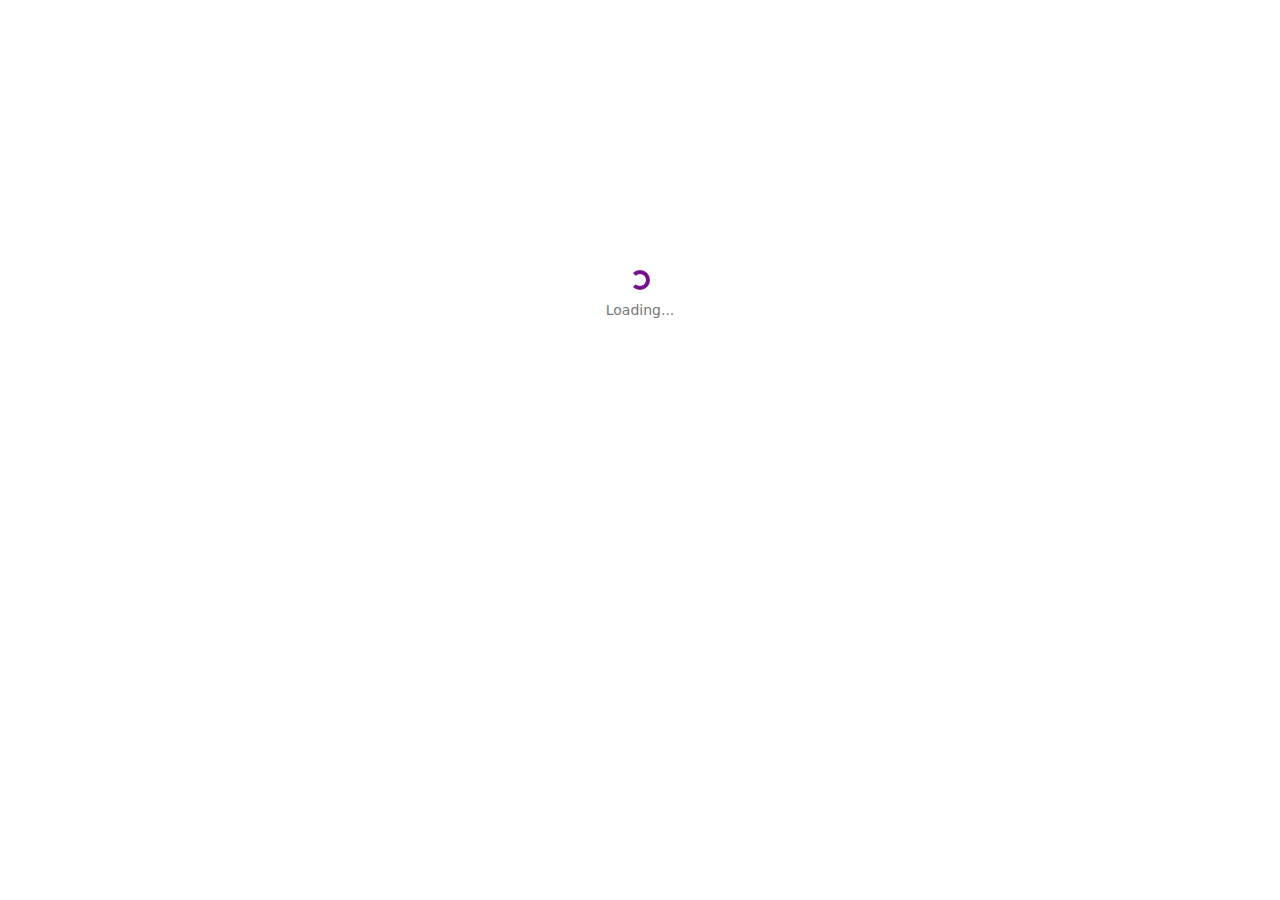
==== docs/index.html @ 216a95f5 "Update build output" ====
<!doctype html>
<html lang="en-US">
<head>
  <meta charset="UTF-8" />
  <meta name="viewport" content="width=device-width, initial-scale=1.0">
  <meta name="description" content="Henry/Zihan's Online Bistro" />
  <title>Henry/Zihan's Online Bistro</title>
  <link rel="icon" href="logos/logo.png">
  <link rel="icon" type="image/svg+xml" href="favicon.ico">

  <style>
    .jn-spinner {
      border: 4px solid rgb(115, 17, 145);
      width: 20px;
      height: 20px;
      border-radius: 50%;
      border-left-color: transparent;
      animation: spin 1s linear infinite;
    }

    .jn-loading {
      margin-top: 30vh;
      display: flex;
      flex-direction: column;
      align-items: center;
    }

    .jn-spinner-text {
      margin-top: 10px;
      text-align: center;
    }

    .jn-spinner-text p {
      font-size: 14px;
      color: #777;
    }

    @keyframes spin {
      0% {
        transform: rotate(0deg);
      }

      100% {
        transform: rotate(360deg);
      }
    }
  </style>
  <script type="module" crossorigin src="./assets/index-BOFLrwTz.js"></script>
  <link rel="modulepreload" crossorigin href="./assets/vendor-BJv-xFCn.js">
  <link rel="stylesheet" crossorigin href="./assets/index-C76qMmbA.css">
</head>

<body>
  <div id="jn-loading" class="jn-loading">
    <div class="jn-spinner "></div>
    <div class="jn-spinner-text">
      <p>Loading...</p>
    </div>
  </div>
  <div id="app"></div>
</body>

</html>
---- docs/assets/index-C76qMmbA.css ----
@charset "UTF-8";/*!
 * Bootstrap  v5.3.3 (https://getbootstrap.com/)
 * Copyright 2011-2024 The Bootstrap Authors
 * Licensed under MIT (https://github.com/twbs/bootstrap/blob/main/LICENSE)
 */:root,[data-bs-theme=light]{--bs-blue:#0d6efd;--bs-indigo:#6610f2;--bs-purple:#6f42c1;--bs-pink:#d63384;--bs-red:#dc3545;--bs-orange:#fd7e14;--bs-yellow:#ffc107;--bs-green:#198754;--bs-teal:#20c997;--bs-cyan:#0dcaf0;--bs-black:#000;--bs-white:#fff;--bs-gray:#6c757d;--bs-gray-dark:#343a40;--bs-gray-100:#f8f9fa;--bs-gray-200:#e9ecef;--bs-gray-300:#dee2e6;--bs-gray-400:#ced4da;--bs-gray-500:#adb5bd;--bs-gray-600:#6c757d;--bs-gray-700:#495057;--bs-gray-800:#343a40;--bs-gray-900:#212529;--bs-primary:#0d6efd;--bs-secondary:#6c757d;--bs-success:#198754;--bs-info:#0dcaf0;--bs-warning:#ffc107;--bs-danger:#dc3545;--bs-light:#f8f9fa;--bs-dark:#212529;--bs-primary-rgb:13,110,253;--bs-secondary-rgb:108,117,125;--bs-success-rgb:25,135,84;--bs-info-rgb:13,202,240;--bs-warning-rgb:255,193,7;--bs-danger-rgb:220,53,69;--bs-light-rgb:248,249,250;--bs-dark-rgb:33,37,41;--bs-primary-text-emphasis:#052c65;--bs-secondary-text-emphasis:#2b2f32;--bs-success-text-emphasis:#0a3622;--bs-info-text-emphasis:#055160;--bs-warning-text-emphasis:#664d03;--bs-danger-text-emphasis:#58151c;--bs-light-text-emphasis:#495057;--bs-dark-text-emphasis:#495057;--bs-primary-bg-subtle:#cfe2ff;--bs-secondary-bg-subtle:#e2e3e5;--bs-success-bg-subtle:#d1e7dd;--bs-info-bg-subtle:#cff4fc;--bs-warning-bg-subtle:#fff3cd;--bs-danger-bg-subtle:#f8d7da;--bs-light-bg-subtle:#fcfcfd;--bs-dark-bg-subtle:#ced4da;--bs-primary-border-subtle:#9ec5fe;--bs-secondary-border-subtle:#c4c8cb;--bs-success-border-subtle:#a3cfbb;--bs-info-border-subtle:#9eeaf9;--bs-warning-border-subtle:#ffe69c;--bs-danger-border-subtle:#f1aeb5;--bs-light-border-subtle:#e9ecef;--bs-dark-border-subtle:#adb5bd;--bs-white-rgb:255,255,255;--bs-black-rgb:0,0,0;--bs-font-sans-serif:system-ui,-apple-system,"Segoe UI",Roboto,"Helvetica Neue","Noto Sans","Liberation Sans",Arial,sans-serif,"Apple Color Emoji","Segoe UI Emoji","Segoe UI Symbol","Noto Color Emoji";--bs-font-monospace:SFMono-Regular,Menlo,Monaco,Consolas,"Liberation Mono","Courier New",monospace;--bs-gradient:linear-gradient(180deg, rgba(255, 255, 255, .15), rgba(255, 255, 255, 0));--bs-body-font-family:var(--bs-font-sans-serif);--bs-body-font-size:1rem;--bs-body-font-weight:400;--bs-body-line-height:1.5;--bs-body-color:#212529;--bs-body-color-rgb:33,37,41;--bs-body-bg:#fff;--bs-body-bg-rgb:255,255,255;--bs-emphasis-color:#000;--bs-emphasis-color-rgb:0,0,0;--bs-secondary-color:rgba(33, 37, 41, .75);--bs-secondary-color-rgb:33,37,41;--bs-secondary-bg:#e9ecef;--bs-secondary-bg-rgb:233,236,239;--bs-tertiary-color:rgba(33, 37, 41, .5);--bs-tertiary-color-rgb:33,37,41;--bs-tertiary-bg:#f8f9fa;--bs-tertiary-bg-rgb:248,249,250;--bs-heading-color:inherit;--bs-link-color:#0d6efd;--bs-link-color-rgb:13,110,253;--bs-link-decoration:underline;--bs-link-hover-color:#0a58ca;--bs-link-hover-color-rgb:10,88,202;--bs-code-color:#d63384;--bs-highlight-color:#212529;--bs-highlight-bg:#fff3cd;--bs-border-width:1px;--bs-border-style:solid;--bs-border-color:#dee2e6;--bs-border-color-translucent:rgba(0, 0, 0, .175);--bs-border-radius:.375rem;--bs-border-radius-sm:.25rem;--bs-border-radius-lg:.5rem;--bs-border-radius-xl:1rem;--bs-border-radius-xxl:2rem;--bs-border-radius-2xl:var(--bs-border-radius-xxl);--bs-border-radius-pill:50rem;--bs-box-shadow:0 .5rem 1rem rgba(0, 0, 0, .15);--bs-box-shadow-sm:0 .125rem .25rem rgba(0, 0, 0, .075);--bs-box-shadow-lg:0 1rem 3rem rgba(0, 0, 0, .175);--bs-box-shadow-inset:inset 0 1px 2px rgba(0, 0, 0, .075);--bs-focus-ring-width:.25rem;--bs-focus-ring-opacity:.25;--bs-focus-ring-color:rgba(13, 110, 253, .25);--bs-form-valid-color:#198754;--bs-form-valid-border-color:#198754;--bs-form-invalid-color:#dc3545;--bs-form-invalid-border-color:#dc3545}[data-bs-theme=dark]{color-scheme:dark;--bs-body-color:#dee2e6;--bs-body-color-rgb:222,226,230;--bs-body-bg:#212529;--bs-body-bg-rgb:33,37,41;--bs-emphasis-color:#fff;--bs-emphasis-color-rgb:255,255,255;--bs-secondary-color:rgba(222, 226, 230, .75);--bs-secondary-color-rgb:222,226,230;--bs-secondary-bg:#343a40;--bs-secondary-bg-rgb:52,58,64;--bs-tertiary-color:rgba(222, 226, 230, .5);--bs-tertiary-color-rgb:222,226,230;--bs-tertiary-bg:#2b3035;--bs-tertiary-bg-rgb:43,48,53;--bs-primary-text-emphasis:#6ea8fe;--bs-secondary-text-emphasis:#a7acb1;--bs-success-text-emphasis:#75b798;--bs-info-text-emphasis:#6edff6;--bs-warning-text-emphasis:#ffda6a;--bs-danger-text-emphasis:#ea868f;--bs-light-text-emphasis:#f8f9fa;--bs-dark-text-emphasis:#dee2e6;--bs-primary-bg-subtle:#031633;--bs-secondary-bg-subtle:#161719;--bs-success-bg-subtle:#051b11;--bs-info-bg-subtle:#032830;--bs-warning-bg-subtle:#332701;--bs-danger-bg-subtle:#2c0b0e;--bs-light-bg-subtle:#343a40;--bs-dark-bg-subtle:#1a1d20;--bs-primary-border-subtle:#084298;--bs-secondary-border-subtle:#41464b;--bs-success-border-subtle:#0f5132;--bs-info-border-subtle:#087990;--bs-warning-border-subtle:#997404;--bs-danger-border-subtle:#842029;--bs-light-border-subtle:#495057;--bs-dark-border-subtle:#343a40;--bs-heading-color:inherit;--bs-link-color:#6ea8fe;--bs-link-hover-color:#8bb9fe;--bs-link-color-rgb:110,168,254;--bs-link-hover-color-rgb:139,185,254;--bs-code-color:#e685b5;--bs-highlight-color:#dee2e6;--bs-highlight-bg:#664d03;--bs-border-color:#495057;--bs-border-color-translucent:rgba(255, 255, 255, .15);--bs-form-valid-color:#75b798;--bs-form-valid-border-color:#75b798;--bs-form-invalid-color:#ea868f;--bs-form-invalid-border-color:#ea868f}*,:after,:before{box-sizing:border-box}@media (prefers-reduced-motion:no-preference){:root{scroll-behavior:smooth}}body{margin:0;font-family:var(--bs-body-font-family);font-size:var(--bs-body-font-size);font-weight:var(--bs-body-font-weight);line-height:var(--bs-body-line-height);color:var(--bs-body-color);text-align:var(--bs-body-text-align);background-color:var(--bs-body-bg);-webkit-text-size-adjust:100%;-webkit-tap-highlight-color:transparent}hr{margin:1rem 0;color:inherit;border:0;border-top:var(--bs-border-width) solid;opacity:.25}.h1,.h2,.h3,.h4,.h5,.h6,h1,h2,h3,h4,h5,h6{margin-top:0;margin-bottom:.5rem;font-weight:500;line-height:1.2;color:var(--bs-heading-color)}.h1,h1{font-size:calc(1.375rem + 1.5vw)}@media (min-width:1200px){.h1,h1{font-size:2.5rem}}.h2,h2{font-size:calc(1.325rem + .9vw)}@media (min-width:1200px){.h2,h2{font-size:2rem}}.h3,h3{font-size:calc(1.3rem + .6vw)}@media (min-width:1200px){.h3,h3{font-size:1.75rem}}.h4,h4{font-size:calc(1.275rem + .3vw)}@media (min-width:1200px){.h4,h4{font-size:1.5rem}}.h5,h5{font-size:1.25rem}.h6,h6{font-size:1rem}p{margin-top:0;margin-bottom:1rem}abbr[title]{-webkit-text-decoration:underline dotted;text-decoration:underline dotted;cursor:help;-webkit-text-decoration-skip-ink:none;text-decoration-skip-ink:none}address{margin-bottom:1rem;font-style:normal;line-height:inherit}ol,ul{padding-left:2rem}dl,ol,ul{margin-top:0;margin-bottom:1rem}ol ol,ol ul,ul ol,ul ul{margin-bottom:0}dt{font-weight:700}dd{margin-bottom:.5rem;margin-left:0}blockquote{margin:0 0 1rem}b,strong{font-weight:bolder}.small,small{font-size:.875em}.mark,mark{padding:.1875em;color:var(--bs-highlight-color);background-color:var(--bs-highlight-bg)}sub,sup{position:relative;font-size:.75em;line-height:0;vertical-align:baseline}sub{bottom:-.25em}sup{top:-.5em}a{color:rgba(var(--bs-link-color-rgb),var(--bs-link-opacity,1));text-decoration:underline}a:hover{--bs-link-color-rgb:var(--bs-link-hover-color-rgb)}a:not([href]):not([class]),a:not([href]):not([class]):hover{color:inherit;text-decoration:none}code,kbd,pre,samp{font-family:var(--bs-font-monospace);font-size:1em}pre{display:block;margin-top:0;margin-bottom:1rem;overflow:auto;font-size:.875em}pre code{font-size:inherit;color:inherit;word-break:normal}code{font-size:.875em;color:var(--bs-code-color);word-wrap:break-word}a>code{color:inherit}kbd{padding:.1875rem .375rem;font-size:.875em;color:var(--bs-body-bg);background-color:var(--bs-body-color);border-radius:.25rem}kbd kbd{padding:0;font-size:1em}figure{margin:0 0 1rem}img,svg{vertical-align:middle}table{caption-side:bottom;border-collapse:collapse}caption{padding-top:.5rem;padding-bottom:.5rem;color:var(--bs-secondary-color);text-align:left}th{text-align:inherit;text-align:-webkit-match-parent}tbody,td,tfoot,th,thead,tr{border-color:inherit;border-style:solid;border-width:0}label{display:inline-block}button{border-radius:0}button:focus:not(:focus-visible){outline:0}button,input,optgroup,select,textarea{margin:0;font-family:inherit;font-size:inherit;line-height:inherit}button,select{text-transform:none}[role=button]{cursor:pointer}select{word-wrap:normal}select:disabled{opacity:1}[list]:not([type=date]):not([type=datetime-local]):not([type=month]):not([type=week]):not([type=time])::-webkit-calendar-picker-indicator{display:none!important}[type=button],[type=reset],[type=submit],button{-webkit-appearance:button}[type=button]:not(:disabled),[type=reset]:not(:disabled),[type=submit]:not(:disabled),button:not(:disabled){cursor:pointer}::-moz-focus-inner{padding:0;border-style:none}textarea{resize:vertical}fieldset{min-width:0;padding:0;margin:0;border:0}legend{float:left;width:100%;padding:0;margin-bottom:.5rem;font-size:calc(1.275rem + .3vw);line-height:inherit}@media (min-width:1200px){legend{font-size:1.5rem}}legend+*{clear:left}::-webkit-datetime-edit-day-field,::-webkit-datetime-edit-fields-wrapper,::-webkit-datetime-edit-hour-field,::-webkit-datetime-edit-minute,::-webkit-datetime-edit-month-field,::-webkit-datetime-edit-text,::-webkit-datetime-edit-year-field{padding:0}::-webkit-inner-spin-button{height:auto}[type=search]{-webkit-appearance:textfield;outline-offset:-2px}::-webkit-search-decoration{-webkit-appearance:none}::-webkit-color-swatch-wrapper{padding:0}::-webkit-file-upload-button{font:inherit;-webkit-appearance:button}::file-selector-button{font:inherit;-webkit-appearance:button}output{display:inline-block}iframe{border:0}summary{display:list-item;cursor:pointer}progress{vertical-align:baseline}[hidden]{display:none!important}.lead{font-size:1.25rem;font-weight:300}.display-1{font-size:calc(1.625rem + 4.5vw);font-weight:300;line-height:1.2}@media (min-width:1200px){.display-1{font-size:5rem}}.display-2{font-size:calc(1.575rem + 3.9vw);font-weight:300;line-height:1.2}@media (min-width:1200px){.display-2{font-size:4.5rem}}.display-3{font-size:calc(1.525rem + 3.3vw);font-weight:300;line-height:1.2}@media (min-width:1200px){.display-3{font-size:4rem}}.display-4{font-size:calc(1.475rem + 2.7vw);font-weight:300;line-height:1.2}@media (min-width:1200px){.display-4{font-size:3.5rem}}.display-5{font-size:calc(1.425rem + 2.1vw);font-weight:300;line-height:1.2}@media (min-width:1200px){.display-5{font-size:3rem}}.display-6{font-size:calc(1.375rem + 1.5vw);font-weight:300;line-height:1.2}@media (min-width:1200px){.display-6{font-size:2.5rem}}.list-unstyled,.list-inline{padding-left:0;list-style:none}.list-inline-item{display:inline-block}.list-inline-item:not(:last-child){margin-right:.5rem}.initialism{font-size:.875em;text-transform:uppercase}.blockquote{margin-bottom:1rem;font-size:1.25rem}.blockquote>:last-child{margin-bottom:0}.blockquote-footer{margin-top:-1rem;margin-bottom:1rem;font-size:.875em;color:#6c757d}.blockquote-footer:before{content:"— "}.img-fluid{max-width:100%;height:auto}.img-thumbnail{padding:.25rem;background-color:var(--bs-body-bg);border:var(--bs-border-width) solid var(--bs-border-color);border-radius:var(--bs-border-radius);max-width:100%;height:auto}.figure{display:inline-block}.figure-img{margin-bottom:.5rem;line-height:1}.figure-caption{font-size:.875em;color:var(--bs-secondary-color)}.container,.container-fluid,.container-lg,.container-md,.container-sm,.container-xl,.container-xxl{--bs-gutter-x:1.5rem;--bs-gutter-y:0;width:100%;padding-right:calc(var(--bs-gutter-x) * .5);padding-left:calc(var(--bs-gutter-x) * .5);margin-right:auto;margin-left:auto}@media (min-width:576px){.container,.container-sm{max-width:540px}}@media (min-width:768px){.container,.container-md,.container-sm{max-width:720px}}@media (min-width:992px){.container,.container-lg,.container-md,.container-sm{max-width:960px}}@media (min-width:1200px){.container,.container-lg,.container-md,.container-sm,.container-xl{max-width:1140px}}@media (min-width:1400px){.container,.container-lg,.container-md,.container-sm,.container-xl,.container-xxl{max-width:1320px}}:root{--bs-breakpoint-xs:0;--bs-breakpoint-sm:576px;--bs-breakpoint-md:768px;--bs-breakpoint-lg:992px;--bs-breakpoint-xl:1200px;--bs-breakpoint-xxl:1400px}.row{--bs-gutter-x:1.5rem;--bs-gutter-y:0;display:flex;flex-wrap:wrap;margin-top:calc(-1 * var(--bs-gutter-y));margin-right:calc(-.5 * var(--bs-gutter-x));margin-left:calc(-.5 * var(--bs-gutter-x))}.row>*{flex-shrink:0;width:100%;max-width:100%;padding-right:calc(var(--bs-gutter-x) * .5);padding-left:calc(var(--bs-gutter-x) * .5);margin-top:var(--bs-gutter-y)}.col{flex:1 0 0%}.row-cols-auto>*{flex:0 0 auto;width:auto}.row-cols-1>*{flex:0 0 auto;width:100%}.row-cols-2>*{flex:0 0 auto;width:50%}.row-cols-3>*{flex:0 0 auto;width:33.33333333%}.row-cols-4>*{flex:0 0 auto;width:25%}.row-cols-5>*{flex:0 0 auto;width:20%}.row-cols-6>*{flex:0 0 auto;width:16.66666667%}.col-auto{flex:0 0 auto;width:auto}.col-1{flex:0 0 auto;width:8.33333333%}.col-2{flex:0 0 auto;width:16.66666667%}.col-3{flex:0 0 auto;width:25%}.col-4{flex:0 0 auto;width:33.33333333%}.col-5{flex:0 0 auto;width:41.66666667%}.col-6{flex:0 0 auto;width:50%}.col-7{flex:0 0 auto;width:58.33333333%}.col-8{flex:0 0 auto;width:66.66666667%}.col-9{flex:0 0 auto;width:75%}.col-10{flex:0 0 auto;width:83.33333333%}.col-11{flex:0 0 auto;width:91.66666667%}.col-12{flex:0 0 auto;width:100%}.offset-1{margin-left:8.33333333%}.offset-2{margin-left:16.66666667%}.offset-3{margin-left:25%}.offset-4{margin-left:33.33333333%}.offset-5{margin-left:41.66666667%}.offset-6{margin-left:50%}.offset-7{margin-left:58.33333333%}.offset-8{margin-left:66.66666667%}.offset-9{margin-left:75%}.offset-10{margin-left:83.33333333%}.offset-11{margin-left:91.66666667%}.g-0,.gx-0{--bs-gutter-x:0}.g-0,.gy-0{--bs-gutter-y:0}.g-1,.gx-1{--bs-gutter-x:.25rem}.g-1,.gy-1{--bs-gutter-y:.25rem}.g-2,.gx-2{--bs-gutter-x:.5rem}.g-2,.gy-2{--bs-gutter-y:.5rem}.g-3,.gx-3{--bs-gutter-x:1rem}.g-3,.gy-3{--bs-gutter-y:1rem}.g-4,.gx-4{--bs-gutter-x:1.5rem}.g-4,.gy-4{--bs-gutter-y:1.5rem}.g-5,.gx-5{--bs-gutter-x:3rem}.g-5,.gy-5{--bs-gutter-y:3rem}@media (min-width:576px){.col-sm{flex:1 0 0%}.row-cols-sm-auto>*{flex:0 0 auto;width:auto}.row-cols-sm-1>*{flex:0 0 auto;width:100%}.row-cols-sm-2>*{flex:0 0 auto;width:50%}.row-cols-sm-3>*{flex:0 0 auto;width:33.33333333%}.row-cols-sm-4>*{flex:0 0 auto;width:25%}.row-cols-sm-5>*{flex:0 0 auto;width:20%}.row-cols-sm-6>*{flex:0 0 auto;width:16.66666667%}.col-sm-auto{flex:0 0 auto;width:auto}.col-sm-1{flex:0 0 auto;width:8.33333333%}.col-sm-2{flex:0 0 auto;width:16.66666667%}.col-sm-3{flex:0 0 auto;width:25%}.col-sm-4{flex:0 0 auto;width:33.33333333%}.col-sm-5{flex:0 0 auto;width:41.66666667%}.col-sm-6{flex:0 0 auto;width:50%}.col-sm-7{flex:0 0 auto;width:58.33333333%}.col-sm-8{flex:0 0 auto;width:66.66666667%}.col-sm-9{flex:0 0 auto;width:75%}.col-sm-10{flex:0 0 auto;width:83.33333333%}.col-sm-11{flex:0 0 auto;width:91.66666667%}.col-sm-12{flex:0 0 auto;width:100%}.offset-sm-0{margin-left:0}.offset-sm-1{margin-left:8.33333333%}.offset-sm-2{margin-left:16.66666667%}.offset-sm-3{margin-left:25%}.offset-sm-4{margin-left:33.33333333%}.offset-sm-5{margin-left:41.66666667%}.offset-sm-6{margin-left:50%}.offset-sm-7{margin-left:58.33333333%}.offset-sm-8{margin-left:66.66666667%}.offset-sm-9{margin-left:75%}.offset-sm-10{margin-left:83.33333333%}.offset-sm-11{margin-left:91.66666667%}.g-sm-0,.gx-sm-0{--bs-gutter-x:0}.g-sm-0,.gy-sm-0{--bs-gutter-y:0}.g-sm-1,.gx-sm-1{--bs-gutter-x:.25rem}.g-sm-1,.gy-sm-1{--bs-gutter-y:.25rem}.g-sm-2,.gx-sm-2{--bs-gutter-x:.5rem}.g-sm-2,.gy-sm-2{--bs-gutter-y:.5rem}.g-sm-3,.gx-sm-3{--bs-gutter-x:1rem}.g-sm-3,.gy-sm-3{--bs-gutter-y:1rem}.g-sm-4,.gx-sm-4{--bs-gutter-x:1.5rem}.g-sm-4,.gy-sm-4{--bs-gutter-y:1.5rem}.g-sm-5,.gx-sm-5{--bs-gutter-x:3rem}.g-sm-5,.gy-sm-5{--bs-gutter-y:3rem}}@media (min-width:768px){.col-md{flex:1 0 0%}.row-cols-md-auto>*{flex:0 0 auto;width:auto}.row-cols-md-1>*{flex:0 0 auto;width:100%}.row-cols-md-2>*{flex:0 0 auto;width:50%}.row-cols-md-3>*{flex:0 0 auto;width:33.33333333%}.row-cols-md-4>*{flex:0 0 auto;width:25%}.row-cols-md-5>*{flex:0 0 auto;width:20%}.row-cols-md-6>*{flex:0 0 auto;width:16.66666667%}.col-md-auto{flex:0 0 auto;width:auto}.col-md-1{flex:0 0 auto;width:8.33333333%}.col-md-2{flex:0 0 auto;width:16.66666667%}.col-md-3{flex:0 0 auto;width:25%}.col-md-4{flex:0 0 auto;width:33.33333333%}.col-md-5{flex:0 0 auto;width:41.66666667%}.col-md-6{flex:0 0 auto;width:50%}.col-md-7{flex:0 0 auto;width:58.33333333%}.col-md-8{flex:0 0 auto;width:66.66666667%}.col-md-9{flex:0 0 auto;width:75%}.col-md-10{flex:0 0 auto;width:83.33333333%}.col-md-11{flex:0 0 auto;width:91.66666667%}.col-md-12{flex:0 0 auto;width:100%}.offset-md-0{margin-left:0}.offset-md-1{margin-left:8.33333333%}.offset-md-2{margin-left:16.66666667%}.offset-md-3{margin-left:25%}.offset-md-4{margin-left:33.33333333%}.offset-md-5{margin-left:41.66666667%}.offset-md-6{margin-left:50%}.offset-md-7{margin-left:58.33333333%}.offset-md-8{margin-left:66.66666667%}.offset-md-9{margin-left:75%}.offset-md-10{margin-left:83.33333333%}.offset-md-11{margin-left:91.66666667%}.g-md-0,.gx-md-0{--bs-gutter-x:0}.g-md-0,.gy-md-0{--bs-gutter-y:0}.g-md-1,.gx-md-1{--bs-gutter-x:.25rem}.g-md-1,.gy-md-1{--bs-gutter-y:.25rem}.g-md-2,.gx-md-2{--bs-gutter-x:.5rem}.g-md-2,.gy-md-2{--bs-gutter-y:.5rem}.g-md-3,.gx-md-3{--bs-gutter-x:1rem}.g-md-3,.gy-md-3{--bs-gutter-y:1rem}.g-md-4,.gx-md-4{--bs-gutter-x:1.5rem}.g-md-4,.gy-md-4{--bs-gutter-y:1.5rem}.g-md-5,.gx-md-5{--bs-gutter-x:3rem}.g-md-5,.gy-md-5{--bs-gutter-y:3rem}}@media (min-width:992px){.col-lg{flex:1 0 0%}.row-cols-lg-auto>*{flex:0 0 auto;width:auto}.row-cols-lg-1>*{flex:0 0 auto;width:100%}.row-cols-lg-2>*{flex:0 0 auto;width:50%}.row-cols-lg-3>*{flex:0 0 auto;width:33.33333333%}.row-cols-lg-4>*{flex:0 0 auto;width:25%}.row-cols-lg-5>*{flex:0 0 auto;width:20%}.row-cols-lg-6>*{flex:0 0 auto;width:16.66666667%}.col-lg-auto{flex:0 0 auto;width:auto}.col-lg-1{flex:0 0 auto;width:8.33333333%}.col-lg-2{flex:0 0 auto;width:16.66666667%}.col-lg-3{flex:0 0 auto;width:25%}.col-lg-4{flex:0 0 auto;width:33.33333333%}.col-lg-5{flex:0 0 auto;width:41.66666667%}.col-lg-6{flex:0 0 auto;width:50%}.col-lg-7{flex:0 0 auto;width:58.33333333%}.col-lg-8{flex:0 0 auto;width:66.66666667%}.col-lg-9{flex:0 0 auto;width:75%}.col-lg-10{flex:0 0 auto;width:83.33333333%}.col-lg-11{flex:0 0 auto;width:91.66666667%}.col-lg-12{flex:0 0 auto;width:100%}.offset-lg-0{margin-left:0}.offset-lg-1{margin-left:8.33333333%}.offset-lg-2{margin-left:16.66666667%}.offset-lg-3{margin-left:25%}.offset-lg-4{margin-left:33.33333333%}.offset-lg-5{margin-left:41.66666667%}.offset-lg-6{margin-left:50%}.offset-lg-7{margin-left:58.33333333%}.offset-lg-8{margin-left:66.66666667%}.offset-lg-9{margin-left:75%}.offset-lg-10{margin-left:83.33333333%}.offset-lg-11{margin-left:91.66666667%}.g-lg-0,.gx-lg-0{--bs-gutter-x:0}.g-lg-0,.gy-lg-0{--bs-gutter-y:0}.g-lg-1,.gx-lg-1{--bs-gutter-x:.25rem}.g-lg-1,.gy-lg-1{--bs-gutter-y:.25rem}.g-lg-2,.gx-lg-2{--bs-gutter-x:.5rem}.g-lg-2,.gy-lg-2{--bs-gutter-y:.5rem}.g-lg-3,.gx-lg-3{--bs-gutter-x:1rem}.g-lg-3,.gy-lg-3{--bs-gutter-y:1rem}.g-lg-4,.gx-lg-4{--bs-gutter-x:1.5rem}.g-lg-4,.gy-lg-4{--bs-gutter-y:1.5rem}.g-lg-5,.gx-lg-5{--bs-gutter-x:3rem}.g-lg-5,.gy-lg-5{--bs-gutter-y:3rem}}@media (min-width:1200px){.col-xl{flex:1 0 0%}.row-cols-xl-auto>*{flex:0 0 auto;width:auto}.row-cols-xl-1>*{flex:0 0 auto;width:100%}.row-cols-xl-2>*{flex:0 0 auto;width:50%}.row-cols-xl-3>*{flex:0 0 auto;width:33.33333333%}.row-cols-xl-4>*{flex:0 0 auto;width:25%}.row-cols-xl-5>*{flex:0 0 auto;width:20%}.row-cols-xl-6>*{flex:0 0 auto;width:16.66666667%}.col-xl-auto{flex:0 0 auto;width:auto}.col-xl-1{flex:0 0 auto;width:8.33333333%}.col-xl-2{flex:0 0 auto;width:16.66666667%}.col-xl-3{flex:0 0 auto;width:25%}.col-xl-4{flex:0 0 auto;width:33.33333333%}.col-xl-5{flex:0 0 auto;width:41.66666667%}.col-xl-6{flex:0 0 auto;width:50%}.col-xl-7{flex:0 0 auto;width:58.33333333%}.col-xl-8{flex:0 0 auto;width:66.66666667%}.col-xl-9{flex:0 0 auto;width:75%}.col-xl-10{flex:0 0 auto;width:83.33333333%}.col-xl-11{flex:0 0 auto;width:91.66666667%}.col-xl-12{flex:0 0 auto;width:100%}.offset-xl-0{margin-left:0}.offset-xl-1{margin-left:8.33333333%}.offset-xl-2{margin-left:16.66666667%}.offset-xl-3{margin-left:25%}.offset-xl-4{margin-left:33.33333333%}.offset-xl-5{margin-left:41.66666667%}.offset-xl-6{margin-left:50%}.offset-xl-7{margin-left:58.33333333%}.offset-xl-8{margin-left:66.66666667%}.offset-xl-9{margin-left:75%}.offset-xl-10{margin-left:83.33333333%}.offset-xl-11{margin-left:91.66666667%}.g-xl-0,.gx-xl-0{--bs-gutter-x:0}.g-xl-0,.gy-xl-0{--bs-gutter-y:0}.g-xl-1,.gx-xl-1{--bs-gutter-x:.25rem}.g-xl-1,.gy-xl-1{--bs-gutter-y:.25rem}.g-xl-2,.gx-xl-2{--bs-gutter-x:.5rem}.g-xl-2,.gy-xl-2{--bs-gutter-y:.5rem}.g-xl-3,.gx-xl-3{--bs-gutter-x:1rem}.g-xl-3,.gy-xl-3{--bs-gutter-y:1rem}.g-xl-4,.gx-xl-4{--bs-gutter-x:1.5rem}.g-xl-4,.gy-xl-4{--bs-gutter-y:1.5rem}.g-xl-5,.gx-xl-5{--bs-gutter-x:3rem}.g-xl-5,.gy-xl-5{--bs-gutter-y:3rem}}@media (min-width:1400px){.col-xxl{flex:1 0 0%}.row-cols-xxl-auto>*{flex:0 0 auto;width:auto}.row-cols-xxl-1>*{flex:0 0 auto;width:100%}.row-cols-xxl-2>*{flex:0 0 auto;width:50%}.row-cols-xxl-3>*{flex:0 0 auto;width:33.33333333%}.row-cols-xxl-4>*{flex:0 0 auto;width:25%}.row-cols-xxl-5>*{flex:0 0 auto;width:20%}.row-cols-xxl-6>*{flex:0 0 auto;width:16.66666667%}.col-xxl-auto{flex:0 0 auto;width:auto}.col-xxl-1{flex:0 0 auto;width:8.33333333%}.col-xxl-2{flex:0 0 auto;width:16.66666667%}.col-xxl-3{flex:0 0 auto;width:25%}.col-xxl-4{flex:0 0 auto;width:33.33333333%}.col-xxl-5{flex:0 0 auto;width:41.66666667%}.col-xxl-6{flex:0 0 auto;width:50%}.col-xxl-7{flex:0 0 auto;width:58.33333333%}.col-xxl-8{flex:0 0 auto;width:66.66666667%}.col-xxl-9{flex:0 0 auto;width:75%}.col-xxl-10{flex:0 0 auto;width:83.33333333%}.col-xxl-11{flex:0 0 auto;width:91.66666667%}.col-xxl-12{flex:0 0 auto;width:100%}.offset-xxl-0{margin-left:0}.offset-xxl-1{margin-left:8.33333333%}.offset-xxl-2{margin-left:16.66666667%}.offset-xxl-3{margin-left:25%}.offset-xxl-4{margin-left:33.33333333%}.offset-xxl-5{margin-left:41.66666667%}.offset-xxl-6{margin-left:50%}.offset-xxl-7{margin-left:58.33333333%}.offset-xxl-8{margin-left:66.66666667%}.offset-xxl-9{margin-left:75%}.offset-xxl-10{margin-left:83.33333333%}.offset-xxl-11{margin-left:91.66666667%}.g-xxl-0,.gx-xxl-0{--bs-gutter-x:0}.g-xxl-0,.gy-xxl-0{--bs-gutter-y:0}.g-xxl-1,.gx-xxl-1{--bs-gutter-x:.25rem}.g-xxl-1,.gy-xxl-1{--bs-gutter-y:.25rem}.g-xxl-2,.gx-xxl-2{--bs-gutter-x:.5rem}.g-xxl-2,.gy-xxl-2{--bs-gutter-y:.5rem}.g-xxl-3,.gx-xxl-3{--bs-gutter-x:1rem}.g-xxl-3,.gy-xxl-3{--bs-gutter-y:1rem}.g-xxl-4,.gx-xxl-4{--bs-gutter-x:1.5rem}.g-xxl-4,.gy-xxl-4{--bs-gutter-y:1.5rem}.g-xxl-5,.gx-xxl-5{--bs-gutter-x:3rem}.g-xxl-5,.gy-xxl-5{--bs-gutter-y:3rem}}.table{--bs-table-color-type:initial;--bs-table-bg-type:initial;--bs-table-color-state:initial;--bs-table-bg-state:initial;--bs-table-color:var(--bs-emphasis-color);--bs-table-bg:var(--bs-body-bg);--bs-table-border-color:var(--bs-border-color);--bs-table-accent-bg:transparent;--bs-table-striped-color:var(--bs-emphasis-color);--bs-table-striped-bg:rgba(var(--bs-emphasis-color-rgb), .05);--bs-table-active-color:var(--bs-emphasis-color);--bs-table-active-bg:rgba(var(--bs-emphasis-color-rgb), .1);--bs-table-hover-color:var(--bs-emphasis-color);--bs-table-hover-bg:rgba(var(--bs-emphasis-color-rgb), .075);width:100%;margin-bottom:1rem;vertical-align:top;border-color:var(--bs-table-border-color)}.table>:not(caption)>*>*{padding:.5rem;color:var(--bs-table-color-state,var(--bs-table-color-type,var(--bs-table-color)));background-color:var(--bs-table-bg);border-bottom-width:var(--bs-border-width);box-shadow:inset 0 0 0 9999px var(--bs-table-bg-state,var(--bs-table-bg-type,var(--bs-table-accent-bg)))}.table>tbody{vertical-align:inherit}.table>thead{vertical-align:bottom}.table-group-divider{border-top:calc(var(--bs-border-width) * 2) solid currentcolor}.caption-top{caption-side:top}.table-sm>:not(caption)>*>*{padding:.25rem}.table-bordered>:not(caption)>*{border-width:var(--bs-border-width) 0}.table-bordered>:not(caption)>*>*{border-width:0 var(--bs-border-width)}.table-borderless>:not(caption)>*>*{border-bottom-width:0}.table-borderless>:not(:first-child){border-top-width:0}.table-striped>tbody>tr:nth-of-type(odd)>*{--bs-table-color-type:var(--bs-table-striped-color);--bs-table-bg-type:var(--bs-table-striped-bg)}.table-striped-columns>:not(caption)>tr>:nth-child(2n){--bs-table-color-type:var(--bs-table-striped-color);--bs-table-bg-type:var(--bs-table-striped-bg)}.table-active{--bs-table-color-state:var(--bs-table-active-color);--bs-table-bg-state:var(--bs-table-active-bg)}.table-hover>tbody>tr:hover>*{--bs-table-color-state:var(--bs-table-hover-color);--bs-table-bg-state:var(--bs-table-hover-bg)}.table-primary{--bs-table-color:#000;--bs-table-bg:#cfe2ff;--bs-table-border-color:#a6b5cc;--bs-table-striped-bg:#c5d7f2;--bs-table-striped-color:#000;--bs-table-active-bg:#bacbe6;--bs-table-active-color:#000;--bs-table-hover-bg:#bfd1ec;--bs-table-hover-color:#000;color:var(--bs-table-color);border-color:var(--bs-table-border-color)}.table-secondary{--bs-table-color:#000;--bs-table-bg:#e2e3e5;--bs-table-border-color:#b5b6b7;--bs-table-striped-bg:#d7d8da;--bs-table-striped-color:#000;--bs-table-active-bg:#cbccce;--bs-table-active-color:#000;--bs-table-hover-bg:#d1d2d4;--bs-table-hover-color:#000;color:var(--bs-table-color);border-color:var(--bs-table-border-color)}.table-success{--bs-table-color:#000;--bs-table-bg:#d1e7dd;--bs-table-border-color:#a7b9b1;--bs-table-striped-bg:#c7dbd2;--bs-table-striped-color:#000;--bs-table-active-bg:#bcd0c7;--bs-table-active-color:#000;--bs-table-hover-bg:#c1d6cc;--bs-table-hover-color:#000;color:var(--bs-table-color);border-color:var(--bs-table-border-color)}.table-info{--bs-table-color:#000;--bs-table-bg:#cff4fc;--bs-table-border-color:#a6c3ca;--bs-table-striped-bg:#c5e8ef;--bs-table-striped-color:#000;--bs-table-active-bg:#badce3;--bs-table-active-color:#000;--bs-table-hover-bg:#bfe2e9;--bs-table-hover-color:#000;color:var(--bs-table-color);border-color:var(--bs-table-border-color)}.table-warning{--bs-table-color:#000;--bs-table-bg:#fff3cd;--bs-table-border-color:#ccc2a4;--bs-table-striped-bg:#f2e7c3;--bs-table-striped-color:#000;--bs-table-active-bg:#e6dbb9;--bs-table-active-color:#000;--bs-table-hover-bg:#ece1be;--bs-table-hover-color:#000;color:var(--bs-table-color);border-color:var(--bs-table-border-color)}.table-danger{--bs-table-color:#000;--bs-table-bg:#f8d7da;--bs-table-border-color:#c6acae;--bs-table-striped-bg:#eccccf;--bs-table-striped-color:#000;--bs-table-active-bg:#dfc2c4;--bs-table-active-color:#000;--bs-table-hover-bg:#e5c7ca;--bs-table-hover-color:#000;color:var(--bs-table-color);border-color:var(--bs-table-border-color)}.table-light{--bs-table-color:#000;--bs-table-bg:#f8f9fa;--bs-table-border-color:#c6c7c8;--bs-table-striped-bg:#ecedee;--bs-table-striped-color:#000;--bs-table-active-bg:#dfe0e1;--bs-table-active-color:#000;--bs-table-hover-bg:#e5e6e7;--bs-table-hover-color:#000;color:var(--bs-table-color);border-color:var(--bs-table-border-color)}.table-dark{--bs-table-color:#fff;--bs-table-bg:#212529;--bs-table-border-color:#4d5154;--bs-table-striped-bg:#2c3034;--bs-table-striped-color:#fff;--bs-table-active-bg:#373b3e;--bs-table-active-color:#fff;--bs-table-hover-bg:#323539;--bs-table-hover-color:#fff;color:var(--bs-table-color);border-color:var(--bs-table-border-color)}.table-responsive{overflow-x:auto;-webkit-overflow-scrolling:touch}@media (max-width:575.98px){.table-responsive-sm{overflow-x:auto;-webkit-overflow-scrolling:touch}}@media (max-width:767.98px){.table-responsive-md{overflow-x:auto;-webkit-overflow-scrolling:touch}}@media (max-width:991.98px){.table-responsive-lg{overflow-x:auto;-webkit-overflow-scrolling:touch}}@media (max-width:1199.98px){.table-responsive-xl{overflow-x:auto;-webkit-overflow-scrolling:touch}}@media (max-width:1399.98px){.table-responsive-xxl{overflow-x:auto;-webkit-overflow-scrolling:touch}}.form-label{margin-bottom:.5rem}.col-form-label{padding-top:calc(.375rem + var(--bs-border-width));padding-bottom:calc(.375rem + var(--bs-border-width));margin-bottom:0;font-size:inherit;line-height:1.5}.col-form-label-lg{padding-top:calc(.5rem + var(--bs-border-width));padding-bottom:calc(.5rem + var(--bs-border-width));font-size:1.25rem}.col-form-label-sm{padding-top:calc(.25rem + var(--bs-border-width));padding-bottom:calc(.25rem + var(--bs-border-width));font-size:.875rem}.form-text{margin-top:.25rem;font-size:.875em;color:var(--bs-secondary-color)}.form-control{display:block;width:100%;padding:.375rem .75rem;font-size:1rem;font-weight:400;line-height:1.5;color:var(--bs-body-color);-webkit-appearance:none;-moz-appearance:none;appearance:none;background-color:var(--bs-body-bg);background-clip:padding-box;border:var(--bs-border-width) solid var(--bs-border-color);border-radius:var(--bs-border-radius);transition:border-color .15s ease-in-out,box-shadow .15s ease-in-out}@media (prefers-reduced-motion:reduce){.form-control{transition:none}}.form-control[type=file]{overflow:hidden}.form-control[type=file]:not(:disabled):not([readonly]){cursor:pointer}.form-control:focus{color:var(--bs-body-color);background-color:var(--bs-body-bg);border-color:#86b7fe;outline:0;box-shadow:0 0 0 .25rem #0d6efd40}.form-control::-webkit-date-and-time-value{min-width:85px;height:1.5em;margin:0}.form-control::-webkit-datetime-edit{display:block;padding:0}.form-control::-moz-placeholder{color:var(--bs-secondary-color);opacity:1}.form-control::placeholder{color:var(--bs-secondary-color);opacity:1}.form-control:disabled{background-color:var(--bs-secondary-bg);opacity:1}.form-control::-webkit-file-upload-button{padding:.375rem .75rem;margin:-.375rem -.75rem;-webkit-margin-end:.75rem;margin-inline-end:.75rem;color:var(--bs-body-color);background-color:var(--bs-tertiary-bg);pointer-events:none;border-color:inherit;border-style:solid;border-width:0;border-inline-end-width:var(--bs-border-width);border-radius:0;-webkit-transition:color .15s ease-in-out,background-color .15s ease-in-out,border-color .15s ease-in-out,box-shadow .15s ease-in-out;transition:color .15s ease-in-out,background-color .15s ease-in-out,border-color .15s ease-in-out,box-shadow .15s ease-in-out}.form-control::file-selector-button{padding:.375rem .75rem;margin:-.375rem -.75rem;-webkit-margin-end:.75rem;margin-inline-end:.75rem;color:var(--bs-body-color);background-color:var(--bs-tertiary-bg);pointer-events:none;border-color:inherit;border-style:solid;border-width:0;border-inline-end-width:var(--bs-border-width);border-radius:0;transition:color .15s ease-in-out,background-color .15s ease-in-out,border-color .15s ease-in-out,box-shadow .15s ease-in-out}@media (prefers-reduced-motion:reduce){.form-control::-webkit-file-upload-button{-webkit-transition:none;transition:none}.form-control::file-selector-button{transition:none}}.form-control:hover:not(:disabled):not([readonly])::-webkit-file-upload-button{background-color:var(--bs-secondary-bg)}.form-control:hover:not(:disabled):not([readonly])::file-selector-button{background-color:var(--bs-secondary-bg)}.form-control-plaintext{display:block;width:100%;padding:.375rem 0;margin-bottom:0;line-height:1.5;color:var(--bs-body-color);background-color:transparent;border:solid transparent;border-width:var(--bs-border-width) 0}.form-control-plaintext:focus{outline:0}.form-control-plaintext.form-control-lg,.form-control-plaintext.form-control-sm{padding-right:0;padding-left:0}.form-control-sm{min-height:calc(1.5em + .5rem + calc(var(--bs-border-width) * 2));padding:.25rem .5rem;font-size:.875rem;border-radius:var(--bs-border-radius-sm)}.form-control-sm::-webkit-file-upload-button{padding:.25rem .5rem;margin:-.25rem -.5rem;-webkit-margin-end:.5rem;margin-inline-end:.5rem}.form-control-sm::file-selector-button{padding:.25rem .5rem;margin:-.25rem -.5rem;-webkit-margin-end:.5rem;margin-inline-end:.5rem}.form-control-lg{min-height:calc(1.5em + 1rem + calc(var(--bs-border-width) * 2));padding:.5rem 1rem;font-size:1.25rem;border-radius:var(--bs-border-radius-lg)}.form-control-lg::-webkit-file-upload-button{padding:.5rem 1rem;margin:-.5rem -1rem;-webkit-margin-end:1rem;margin-inline-end:1rem}.form-control-lg::file-selector-button{padding:.5rem 1rem;margin:-.5rem -1rem;-webkit-margin-end:1rem;margin-inline-end:1rem}textarea.form-control{min-height:calc(1.5em + .75rem + calc(var(--bs-border-width) * 2))}textarea.form-control-sm{min-height:calc(1.5em + .5rem + calc(var(--bs-border-width) * 2))}textarea.form-control-lg{min-height:calc(1.5em + 1rem + calc(var(--bs-border-width) * 2))}.form-control-color{width:3rem;height:calc(1.5em + .75rem + calc(var(--bs-border-width) * 2));padding:.375rem}.form-control-color:not(:disabled):not([readonly]){cursor:pointer}.form-control-color::-moz-color-swatch{border:0!important;border-radius:var(--bs-border-radius)}.form-control-color::-webkit-color-swatch{border:0!important;border-radius:var(--bs-border-radius)}.form-control-color.form-control-sm{height:calc(1.5em + .5rem + calc(var(--bs-border-width) * 2))}.form-control-color.form-control-lg{height:calc(1.5em + 1rem + calc(var(--bs-border-width) * 2))}.form-select{--bs-form-select-bg-img:url("data:image/svg+xml,%3csvg xmlns='http://www.w3.org/2000/svg' viewBox='0 0 16 16'%3e%3cpath fill='none' stroke='%23343a40' stroke-linecap='round' stroke-linejoin='round' stroke-width='2' d='m2 5 6 6 6-6'/%3e%3c/svg%3e");display:block;width:100%;padding:.375rem 2.25rem .375rem .75rem;font-size:1rem;font-weight:400;line-height:1.5;color:var(--bs-body-color);-webkit-appearance:none;-moz-appearance:none;appearance:none;background-color:var(--bs-body-bg);background-image:var(--bs-form-select-bg-img),var(--bs-form-select-bg-icon,none);background-repeat:no-repeat;background-position:right .75rem center;background-size:16px 12px;border:var(--bs-border-width) solid var(--bs-border-color);border-radius:var(--bs-border-radius);transition:border-color .15s ease-in-out,box-shadow .15s ease-in-out}@media (prefers-reduced-motion:reduce){.form-select{transition:none}}.form-select:focus{border-color:#86b7fe;outline:0;box-shadow:0 0 0 .25rem #0d6efd40}.form-select[multiple],.form-select[size]:not([size="1"]){padding-right:.75rem;background-image:none}.form-select:disabled{background-color:var(--bs-secondary-bg)}.form-select:-moz-focusring{color:transparent;text-shadow:0 0 0 var(--bs-body-color)}.form-select-sm{padding-top:.25rem;padding-bottom:.25rem;padding-left:.5rem;font-size:.875rem;border-radius:var(--bs-border-radius-sm)}.form-select-lg{padding-top:.5rem;padding-bottom:.5rem;padding-left:1rem;font-size:1.25rem;border-radius:var(--bs-border-radius-lg)}[data-bs-theme=dark] .form-select{--bs-form-select-bg-img:url("data:image/svg+xml,%3csvg xmlns='http://www.w3.org/2000/svg' viewBox='0 0 16 16'%3e%3cpath fill='none' stroke='%23dee2e6' stroke-linecap='round' stroke-linejoin='round' stroke-width='2' d='m2 5 6 6 6-6'/%3e%3c/svg%3e")}.form-check{display:block;min-height:1.5rem;padding-left:1.5em;margin-bottom:.125rem}.form-check .form-check-input{float:left;margin-left:-1.5em}.form-check-reverse{padding-right:1.5em;padding-left:0;text-align:right}.form-check-reverse .form-check-input{float:right;margin-right:-1.5em;margin-left:0}.form-check-input{--bs-form-check-bg:var(--bs-body-bg);flex-shrink:0;width:1em;height:1em;margin-top:.25em;vertical-align:top;-webkit-appearance:none;-moz-appearance:none;appearance:none;background-color:var(--bs-form-check-bg);background-image:var(--bs-form-check-bg-image);background-repeat:no-repeat;background-position:center;background-size:contain;border:var(--bs-border-width) solid var(--bs-border-color);-webkit-print-color-adjust:exact;color-adjust:exact;print-color-adjust:exact}.form-check-input[type=checkbox]{border-radius:.25em}.form-check-input[type=radio]{border-radius:50%}.form-check-input:active{filter:brightness(90%)}.form-check-input:focus{border-color:#86b7fe;outline:0;box-shadow:0 0 0 .25rem #0d6efd40}.form-check-input:checked{background-color:#0d6efd;border-color:#0d6efd}.form-check-input:checked[type=checkbox]{--bs-form-check-bg-image:url("data:image/svg+xml,%3csvg xmlns='http://www.w3.org/2000/svg' viewBox='0 0 20 20'%3e%3cpath fill='none' stroke='%23fff' stroke-linecap='round' stroke-linejoin='round' stroke-width='3' d='m6 10 3 3 6-6'/%3e%3c/svg%3e")}.form-check-input:checked[type=radio]{--bs-form-check-bg-image:url("data:image/svg+xml,%3csvg xmlns='http://www.w3.org/2000/svg' viewBox='-4 -4 8 8'%3e%3ccircle r='2' fill='%23fff'/%3e%3c/svg%3e")}.form-check-input[type=checkbox]:indeterminate{background-color:#0d6efd;border-color:#0d6efd;--bs-form-check-bg-image:url("data:image/svg+xml,%3csvg xmlns='http://www.w3.org/2000/svg' viewBox='0 0 20 20'%3e%3cpath fill='none' stroke='%23fff' stroke-linecap='round' stroke-linejoin='round' stroke-width='3' d='M6 10h8'/%3e%3c/svg%3e")}.form-check-input:disabled{pointer-events:none;filter:none;opacity:.5}.form-check-input:disabled~.form-check-label,.form-check-input[disabled]~.form-check-label{cursor:default;opacity:.5}.form-switch{padding-left:2.5em}.form-switch .form-check-input{--bs-form-switch-bg:url("data:image/svg+xml,%3csvg xmlns='http://www.w3.org/2000/svg' viewBox='-4 -4 8 8'%3e%3ccircle r='3' fill='rgba%280, 0, 0, 0.25%29'/%3e%3c/svg%3e");width:2em;margin-left:-2.5em;background-image:var(--bs-form-switch-bg);background-position:left center;border-radius:2em;transition:background-position .15s ease-in-out}@media (prefers-reduced-motion:reduce){.form-switch .form-check-input{transition:none}}.form-switch .form-check-input:focus{--bs-form-switch-bg:url("data:image/svg+xml,%3csvg xmlns='http://www.w3.org/2000/svg' viewBox='-4 -4 8 8'%3e%3ccircle r='3' fill='%2386b7fe'/%3e%3c/svg%3e")}.form-switch .form-check-input:checked{background-position:right center;--bs-form-switch-bg:url("data:image/svg+xml,%3csvg xmlns='http://www.w3.org/2000/svg' viewBox='-4 -4 8 8'%3e%3ccircle r='3' fill='%23fff'/%3e%3c/svg%3e")}.form-switch.form-check-reverse{padding-right:2.5em;padding-left:0}.form-switch.form-check-reverse .form-check-input{margin-right:-2.5em;margin-left:0}.form-check-inline{display:inline-block;margin-right:1rem}.btn-check{position:absolute;clip:rect(0,0,0,0);pointer-events:none}.btn-check:disabled+.btn,.btn-check[disabled]+.btn{pointer-events:none;filter:none;opacity:.65}[data-bs-theme=dark] .form-switch .form-check-input:not(:checked):not(:focus){--bs-form-switch-bg:url("data:image/svg+xml,%3csvg xmlns='http://www.w3.org/2000/svg' viewBox='-4 -4 8 8'%3e%3ccircle r='3' fill='rgba%28255, 255, 255, 0.25%29'/%3e%3c/svg%3e")}.form-range{width:100%;height:1.5rem;padding:0;-webkit-appearance:none;-moz-appearance:none;appearance:none;background-color:transparent}.form-range:focus{outline:0}.form-range:focus::-webkit-slider-thumb{box-shadow:0 0 0 1px #fff,0 0 0 .25rem #0d6efd40}.form-range:focus::-moz-range-thumb{box-shadow:0 0 0 1px #fff,0 0 0 .25rem #0d6efd40}.form-range::-moz-focus-outer{border:0}.form-range::-webkit-slider-thumb{width:1rem;height:1rem;margin-top:-.25rem;-webkit-appearance:none;-moz-appearance:none;appearance:none;background-color:#0d6efd;border:0;border-radius:1rem;-webkit-transition:background-color .15s ease-in-out,border-color .15s ease-in-out,box-shadow .15s ease-in-out;transition:background-color .15s ease-in-out,border-color .15s ease-in-out,box-shadow .15s ease-in-out}@media (prefers-reduced-motion:reduce){.form-range::-webkit-slider-thumb{-webkit-transition:none;transition:none}}.form-range::-webkit-slider-thumb:active{background-color:#b6d4fe}.form-range::-webkit-slider-runnable-track{width:100%;height:.5rem;color:transparent;cursor:pointer;background-color:var(--bs-secondary-bg);border-color:transparent;border-radius:1rem}.form-range::-moz-range-thumb{width:1rem;height:1rem;-moz-appearance:none;-webkit-appearance:none;appearance:none;background-color:#0d6efd;border:0;border-radius:1rem;-moz-transition:background-color .15s ease-in-out,border-color .15s ease-in-out,box-shadow .15s ease-in-out;transition:background-color .15s ease-in-out,border-color .15s ease-in-out,box-shadow .15s ease-in-out}@media (prefers-reduced-motion:reduce){.form-range::-moz-range-thumb{-moz-transition:none;transition:none}}.form-range::-moz-range-thumb:active{background-color:#b6d4fe}.form-range::-moz-range-track{width:100%;height:.5rem;color:transparent;cursor:pointer;background-color:var(--bs-secondary-bg);border-color:transparent;border-radius:1rem}.form-range:disabled{pointer-events:none}.form-range:disabled::-webkit-slider-thumb{background-color:var(--bs-secondary-color)}.form-range:disabled::-moz-range-thumb{background-color:var(--bs-secondary-color)}.form-floating{position:relative}.form-floating>.form-control,.form-floating>.form-control-plaintext,.form-floating>.form-select{height:calc(3.5rem + calc(var(--bs-border-width) * 2));min-height:calc(3.5rem + calc(var(--bs-border-width) * 2));line-height:1.25}.form-floating>label{position:absolute;top:0;left:0;z-index:2;height:100%;padding:1rem .75rem;overflow:hidden;text-align:start;text-overflow:ellipsis;white-space:nowrap;pointer-events:none;border:var(--bs-border-width) solid transparent;transform-origin:0 0;transition:opacity .1s ease-in-out,transform .1s ease-in-out}@media (prefers-reduced-motion:reduce){.form-floating>label{transition:none}}.form-floating>.form-control,.form-floating>.form-control-plaintext{padding:1rem .75rem}.form-floating>.form-control-plaintext::-moz-placeholder,.form-floating>.form-control::-moz-placeholder{color:transparent}.form-floating>.form-control-plaintext::placeholder,.form-floating>.form-control::placeholder{color:transparent}.form-floating>.form-control-plaintext:not(:-moz-placeholder-shown),.form-floating>.form-control:not(:-moz-placeholder-shown){padding-top:1.625rem;padding-bottom:.625rem}.form-floating>.form-control-plaintext:focus,.form-floating>.form-control-plaintext:not(:placeholder-shown),.form-floating>.form-control:focus,.form-floating>.form-control:not(:placeholder-shown){padding-top:1.625rem;padding-bottom:.625rem}.form-floating>.form-control-plaintext:-webkit-autofill,.form-floating>.form-control:-webkit-autofill{padding-top:1.625rem;padding-bottom:.625rem}.form-floating>.form-select{padding-top:1.625rem;padding-bottom:.625rem}.form-floating>.form-control:not(:-moz-placeholder-shown)~label{color:rgba(var(--bs-body-color-rgb),.65);transform:scale(.85) translateY(-.5rem) translate(.15rem)}.form-floating>.form-control-plaintext~label,.form-floating>.form-control:focus~label,.form-floating>.form-control:not(:placeholder-shown)~label,.form-floating>.form-select~label{color:rgba(var(--bs-body-color-rgb),.65);transform:scale(.85) translateY(-.5rem) translate(.15rem)}.form-floating>.form-control:not(:-moz-placeholder-shown)~label:after{position:absolute;top:1rem;right:.375rem;bottom:1rem;left:.375rem;z-index:-1;height:1.5em;content:"";background-color:var(--bs-body-bg);border-radius:var(--bs-border-radius)}.form-floating>.form-control-plaintext~label:after,.form-floating>.form-control:focus~label:after,.form-floating>.form-control:not(:placeholder-shown)~label:after,.form-floating>.form-select~label:after{position:absolute;top:1rem;right:.375rem;bottom:1rem;left:.375rem;z-index:-1;height:1.5em;content:"";background-color:var(--bs-body-bg);border-radius:var(--bs-border-radius)}.form-floating>.form-control:-webkit-autofill~label{color:rgba(var(--bs-body-color-rgb),.65);transform:scale(.85) translateY(-.5rem) translate(.15rem)}.form-floating>.form-control-plaintext~label{border-width:var(--bs-border-width) 0}.form-floating>.form-control:disabled~label,.form-floating>:disabled~label{color:#6c757d}.form-floating>.form-control:disabled~label:after,.form-floating>:disabled~label:after{background-color:var(--bs-secondary-bg)}.input-group{position:relative;display:flex;flex-wrap:wrap;align-items:stretch;width:100%}.input-group>.form-control,.input-group>.form-floating,.input-group>.form-select{position:relative;flex:1 1 auto;width:1%;min-width:0}.input-group>.form-control:focus,.input-group>.form-floating:focus-within,.input-group>.form-select:focus{z-index:5}.input-group .btn{position:relative;z-index:2}.input-group .btn:focus{z-index:5}.input-group-text{display:flex;align-items:center;padding:.375rem .75rem;font-size:1rem;font-weight:400;line-height:1.5;color:var(--bs-body-color);text-align:center;white-space:nowrap;background-color:var(--bs-tertiary-bg);border:var(--bs-border-width) solid var(--bs-border-color);border-radius:var(--bs-border-radius)}.input-group-lg>.btn,.input-group-lg>.form-control,.input-group-lg>.form-select,.input-group-lg>.input-group-text{padding:.5rem 1rem;font-size:1.25rem;border-radius:var(--bs-border-radius-lg)}.input-group-sm>.btn,.input-group-sm>.form-control,.input-group-sm>.form-select,.input-group-sm>.input-group-text{padding:.25rem .5rem;font-size:.875rem;border-radius:var(--bs-border-radius-sm)}.input-group-lg>.form-select,.input-group-sm>.form-select{padding-right:3rem}.input-group:not(.has-validation)>.dropdown-toggle:nth-last-child(n+3),.input-group:not(.has-validation)>.form-floating:not(:last-child)>.form-control,.input-group:not(.has-validation)>.form-floating:not(:last-child)>.form-select,.input-group:not(.has-validation)>:not(:last-child):not(.dropdown-toggle):not(.dropdown-menu):not(.form-floating){border-top-right-radius:0;border-bottom-right-radius:0}.input-group.has-validation>.dropdown-toggle:nth-last-child(n+4),.input-group.has-validation>.form-floating:nth-last-child(n+3)>.form-control,.input-group.has-validation>.form-floating:nth-last-child(n+3)>.form-select,.input-group.has-validation>:nth-last-child(n+3):not(.dropdown-toggle):not(.dropdown-menu):not(.form-floating){border-top-right-radius:0;border-bottom-right-radius:0}.input-group>:not(:first-child):not(.dropdown-menu):not(.valid-tooltip):not(.valid-feedback):not(.invalid-tooltip):not(.invalid-feedback){margin-left:calc(var(--bs-border-width) * -1);border-top-left-radius:0;border-bottom-left-radius:0}.input-group>.form-floating:not(:first-child)>.form-control,.input-group>.form-floating:not(:first-child)>.form-select{border-top-left-radius:0;border-bottom-left-radius:0}.valid-feedback{display:none;width:100%;margin-top:.25rem;font-size:.875em;color:var(--bs-form-valid-color)}.valid-tooltip{position:absolute;top:100%;z-index:5;display:none;max-width:100%;padding:.25rem .5rem;margin-top:.1rem;font-size:.875rem;color:#fff;background-color:var(--bs-success);border-radius:var(--bs-border-radius)}.is-valid~.valid-feedback,.is-valid~.valid-tooltip,.was-validated :valid~.valid-feedback,.was-validated :valid~.valid-tooltip{display:block}.form-control.is-valid,.was-validated .form-control:valid{border-color:var(--bs-form-valid-border-color);padding-right:calc(1.5em + .75rem);background-image:url("data:image/svg+xml,%3csvg xmlns='http://www.w3.org/2000/svg' viewBox='0 0 8 8'%3e%3cpath fill='%23198754' d='M2.3 6.73.6 4.53c-.4-1.04.46-1.4 1.1-.8l1.1 1.4 3.4-3.8c.6-.63 1.6-.27 1.2.7l-4 4.6c-.43.5-.8.4-1.1.1z'/%3e%3c/svg%3e");background-repeat:no-repeat;background-position:right calc(.375em + .1875rem) center;background-size:calc(.75em + .375rem) calc(.75em + .375rem)}.form-control.is-valid:focus,.was-validated .form-control:valid:focus{border-color:var(--bs-form-valid-border-color);box-shadow:0 0 0 .25rem rgba(var(--bs-success-rgb),.25)}.was-validated textarea.form-control:valid,textarea.form-control.is-valid{padding-right:calc(1.5em + .75rem);background-position:top calc(.375em + .1875rem) right calc(.375em + .1875rem)}.form-select.is-valid,.was-validated .form-select:valid{border-color:var(--bs-form-valid-border-color)}.form-select.is-valid:not([multiple]):not([size]),.form-select.is-valid:not([multiple])[size="1"],.was-validated .form-select:valid:not([multiple]):not([size]),.was-validated .form-select:valid:not([multiple])[size="1"]{--bs-form-select-bg-icon:url("data:image/svg+xml,%3csvg xmlns='http://www.w3.org/2000/svg' viewBox='0 0 8 8'%3e%3cpath fill='%23198754' d='M2.3 6.73.6 4.53c-.4-1.04.46-1.4 1.1-.8l1.1 1.4 3.4-3.8c.6-.63 1.6-.27 1.2.7l-4 4.6c-.43.5-.8.4-1.1.1z'/%3e%3c/svg%3e");padding-right:4.125rem;background-position:right .75rem center,center right 2.25rem;background-size:16px 12px,calc(.75em + .375rem) calc(.75em + .375rem)}.form-select.is-valid:focus,.was-validated .form-select:valid:focus{border-color:var(--bs-form-valid-border-color);box-shadow:0 0 0 .25rem rgba(var(--bs-success-rgb),.25)}.form-control-color.is-valid,.was-validated .form-control-color:valid{width:calc(3.75rem + 1.5em)}.form-check-input.is-valid,.was-validated .form-check-input:valid{border-color:var(--bs-form-valid-border-color)}.form-check-input.is-valid:checked,.was-validated .form-check-input:valid:checked{background-color:var(--bs-form-valid-color)}.form-check-input.is-valid:focus,.was-validated .form-check-input:valid:focus{box-shadow:0 0 0 .25rem rgba(var(--bs-success-rgb),.25)}.form-check-input.is-valid~.form-check-label,.was-validated .form-check-input:valid~.form-check-label{color:var(--bs-form-valid-color)}.form-check-inline .form-check-input~.valid-feedback{margin-left:.5em}.input-group>.form-control:not(:focus).is-valid,.input-group>.form-floating:not(:focus-within).is-valid,.input-group>.form-select:not(:focus).is-valid,.was-validated .input-group>.form-control:not(:focus):valid,.was-validated .input-group>.form-floating:not(:focus-within):valid,.was-validated .input-group>.form-select:not(:focus):valid{z-index:3}.invalid-feedback{display:none;width:100%;margin-top:.25rem;font-size:.875em;color:var(--bs-form-invalid-color)}.invalid-tooltip{position:absolute;top:100%;z-index:5;display:none;max-width:100%;padding:.25rem .5rem;margin-top:.1rem;font-size:.875rem;color:#fff;background-color:var(--bs-danger);border-radius:var(--bs-border-radius)}.is-invalid~.invalid-feedback,.is-invalid~.invalid-tooltip,.was-validated :invalid~.invalid-feedback,.was-validated :invalid~.invalid-tooltip{display:block}.form-control.is-invalid,.was-validated .form-control:invalid{border-color:var(--bs-form-invalid-border-color);padding-right:calc(1.5em + .75rem);background-image:url("data:image/svg+xml,%3csvg xmlns='http://www.w3.org/2000/svg' viewBox='0 0 12 12' width='12' height='12' fill='none' stroke='%23dc3545'%3e%3ccircle cx='6' cy='6' r='4.5'/%3e%3cpath stroke-linejoin='round' d='M5.8 3.6h.4L6 6.5z'/%3e%3ccircle cx='6' cy='8.2' r='.6' fill='%23dc3545' stroke='none'/%3e%3c/svg%3e");background-repeat:no-repeat;background-position:right calc(.375em + .1875rem) center;background-size:calc(.75em + .375rem) calc(.75em + .375rem)}.form-control.is-invalid:focus,.was-validated .form-control:invalid:focus{border-color:var(--bs-form-invalid-border-color);box-shadow:0 0 0 .25rem rgba(var(--bs-danger-rgb),.25)}.was-validated textarea.form-control:invalid,textarea.form-control.is-invalid{padding-right:calc(1.5em + .75rem);background-position:top calc(.375em + .1875rem) right calc(.375em + .1875rem)}.form-select.is-invalid,.was-validated .form-select:invalid{border-color:var(--bs-form-invalid-border-color)}.form-select.is-invalid:not([multiple]):not([size]),.form-select.is-invalid:not([multiple])[size="1"],.was-validated .form-select:invalid:not([multiple]):not([size]),.was-validated .form-select:invalid:not([multiple])[size="1"]{--bs-form-select-bg-icon:url("data:image/svg+xml,%3csvg xmlns='http://www.w3.org/2000/svg' viewBox='0 0 12 12' width='12' height='12' fill='none' stroke='%23dc3545'%3e%3ccircle cx='6' cy='6' r='4.5'/%3e%3cpath stroke-linejoin='round' d='M5.8 3.6h.4L6 6.5z'/%3e%3ccircle cx='6' cy='8.2' r='.6' fill='%23dc3545' stroke='none'/%3e%3c/svg%3e");padding-right:4.125rem;background-position:right .75rem center,center right 2.25rem;background-size:16px 12px,calc(.75em + .375rem) calc(.75em + .375rem)}.form-select.is-invalid:focus,.was-validated .form-select:invalid:focus{border-color:var(--bs-form-invalid-border-color);box-shadow:0 0 0 .25rem rgba(var(--bs-danger-rgb),.25)}.form-control-color.is-invalid,.was-validated .form-control-color:invalid{width:calc(3.75rem + 1.5em)}.form-check-input.is-invalid,.was-validated .form-check-input:invalid{border-color:var(--bs-form-invalid-border-color)}.form-check-input.is-invalid:checked,.was-validated .form-check-input:invalid:checked{background-color:var(--bs-form-invalid-color)}.form-check-input.is-invalid:focus,.was-validated .form-check-input:invalid:focus{box-shadow:0 0 0 .25rem rgba(var(--bs-danger-rgb),.25)}.form-check-input.is-invalid~.form-check-label,.was-validated .form-check-input:invalid~.form-check-label{color:var(--bs-form-invalid-color)}.form-check-inline .form-check-input~.invalid-feedback{margin-left:.5em}.input-group>.form-control:not(:focus).is-invalid,.input-group>.form-floating:not(:focus-within).is-invalid,.input-group>.form-select:not(:focus).is-invalid,.was-validated .input-group>.form-control:not(:focus):invalid,.was-validated .input-group>.form-floating:not(:focus-within):invalid,.was-validated .input-group>.form-select:not(:focus):invalid{z-index:4}.btn{--bs-btn-padding-x:.75rem;--bs-btn-padding-y:.375rem;--bs-btn-font-family: ;--bs-btn-font-size:1rem;--bs-btn-font-weight:400;--bs-btn-line-height:1.5;--bs-btn-color:var(--bs-body-color);--bs-btn-bg:transparent;--bs-btn-border-width:var(--bs-border-width);--bs-btn-border-color:transparent;--bs-btn-border-radius:var(--bs-border-radius);--bs-btn-hover-border-color:transparent;--bs-btn-box-shadow:inset 0 1px 0 rgba(255, 255, 255, .15),0 1px 1px rgba(0, 0, 0, .075);--bs-btn-disabled-opacity:.65;--bs-btn-focus-box-shadow:0 0 0 .25rem rgba(var(--bs-btn-focus-shadow-rgb), .5);display:inline-block;padding:var(--bs-btn-padding-y) var(--bs-btn-padding-x);font-family:var(--bs-btn-font-family);font-size:var(--bs-btn-font-size);font-weight:var(--bs-btn-font-weight);line-height:var(--bs-btn-line-height);color:var(--bs-btn-color);text-align:center;text-decoration:none;vertical-align:middle;cursor:pointer;-webkit-user-select:none;-moz-user-select:none;user-select:none;border:var(--bs-btn-border-width) solid var(--bs-btn-border-color);border-radius:var(--bs-btn-border-radius);background-color:var(--bs-btn-bg);transition:color .15s ease-in-out,background-color .15s ease-in-out,border-color .15s ease-in-out,box-shadow .15s ease-in-out}@media (prefers-reduced-motion:reduce){.btn{transition:none}}.btn:hover{color:var(--bs-btn-hover-color);background-color:var(--bs-btn-hover-bg);border-color:var(--bs-btn-hover-border-color)}.btn-check+.btn:hover{color:var(--bs-btn-color);background-color:var(--bs-btn-bg);border-color:var(--bs-btn-border-color)}.btn:focus-visible{color:var(--bs-btn-hover-color);background-color:var(--bs-btn-hover-bg);border-color:var(--bs-btn-hover-border-color);outline:0;box-shadow:var(--bs-btn-focus-box-shadow)}.btn-check:focus-visible+.btn{border-color:var(--bs-btn-hover-border-color);outline:0;box-shadow:var(--bs-btn-focus-box-shadow)}.btn-check:checked+.btn,.btn.active,.btn.show,.btn:first-child:active,:not(.btn-check)+.btn:active{color:var(--bs-btn-active-color);background-color:var(--bs-btn-active-bg);border-color:var(--bs-btn-active-border-color)}.btn-check:checked+.btn:focus-visible,.btn.active:focus-visible,.btn.show:focus-visible,.btn:first-child:active:focus-visible,:not(.btn-check)+.btn:active:focus-visible{box-shadow:var(--bs-btn-focus-box-shadow)}.btn-check:checked:focus-visible+.btn{box-shadow:var(--bs-btn-focus-box-shadow)}.btn.disabled,.btn:disabled,fieldset:disabled .btn{color:var(--bs-btn-disabled-color);pointer-events:none;background-color:var(--bs-btn-disabled-bg);border-color:var(--bs-btn-disabled-border-color);opacity:var(--bs-btn-disabled-opacity)}.btn-primary{--bs-btn-color:#fff;--bs-btn-bg:#0d6efd;--bs-btn-border-color:#0d6efd;--bs-btn-hover-color:#fff;--bs-btn-hover-bg:#0b5ed7;--bs-btn-hover-border-color:#0a58ca;--bs-btn-focus-shadow-rgb:49,132,253;--bs-btn-active-color:#fff;--bs-btn-active-bg:#0a58ca;--bs-btn-active-border-color:#0a53be;--bs-btn-active-shadow:inset 0 3px 5px rgba(0, 0, 0, .125);--bs-btn-disabled-color:#fff;--bs-btn-disabled-bg:#0d6efd;--bs-btn-disabled-border-color:#0d6efd}.btn-secondary{--bs-btn-color:#fff;--bs-btn-bg:#6c757d;--bs-btn-border-color:#6c757d;--bs-btn-hover-color:#fff;--bs-btn-hover-bg:#5c636a;--bs-btn-hover-border-color:#565e64;--bs-btn-focus-shadow-rgb:130,138,145;--bs-btn-active-color:#fff;--bs-btn-active-bg:#565e64;--bs-btn-active-border-color:#51585e;--bs-btn-active-shadow:inset 0 3px 5px rgba(0, 0, 0, .125);--bs-btn-disabled-color:#fff;--bs-btn-disabled-bg:#6c757d;--bs-btn-disabled-border-color:#6c757d}.btn-success{--bs-btn-color:#fff;--bs-btn-bg:#198754;--bs-btn-border-color:#198754;--bs-btn-hover-color:#fff;--bs-btn-hover-bg:#157347;--bs-btn-hover-border-color:#146c43;--bs-btn-focus-shadow-rgb:60,153,110;--bs-btn-active-color:#fff;--bs-btn-active-bg:#146c43;--bs-btn-active-border-color:#13653f;--bs-btn-active-shadow:inset 0 3px 5px rgba(0, 0, 0, .125);--bs-btn-disabled-color:#fff;--bs-btn-disabled-bg:#198754;--bs-btn-disabled-border-color:#198754}.btn-info{--bs-btn-color:#000;--bs-btn-bg:#0dcaf0;--bs-btn-border-color:#0dcaf0;--bs-btn-hover-color:#000;--bs-btn-hover-bg:#31d2f2;--bs-btn-hover-border-color:#25cff2;--bs-btn-focus-shadow-rgb:11,172,204;--bs-btn-active-color:#000;--bs-btn-active-bg:#3dd5f3;--bs-btn-active-border-color:#25cff2;--bs-btn-active-shadow:inset 0 3px 5px rgba(0, 0, 0, .125);--bs-btn-disabled-color:#000;--bs-btn-disabled-bg:#0dcaf0;--bs-btn-disabled-border-color:#0dcaf0}.btn-warning{--bs-btn-color:#000;--bs-btn-bg:#ffc107;--bs-btn-border-color:#ffc107;--bs-btn-hover-color:#000;--bs-btn-hover-bg:#ffca2c;--bs-btn-hover-border-color:#ffc720;--bs-btn-focus-shadow-rgb:217,164,6;--bs-btn-active-color:#000;--bs-btn-active-bg:#ffcd39;--bs-btn-active-border-color:#ffc720;--bs-btn-active-shadow:inset 0 3px 5px rgba(0, 0, 0, .125);--bs-btn-disabled-color:#000;--bs-btn-disabled-bg:#ffc107;--bs-btn-disabled-border-color:#ffc107}.btn-danger{--bs-btn-color:#fff;--bs-btn-bg:#dc3545;--bs-btn-border-color:#dc3545;--bs-btn-hover-color:#fff;--bs-btn-hover-bg:#bb2d3b;--bs-btn-hover-border-color:#b02a37;--bs-btn-focus-shadow-rgb:225,83,97;--bs-btn-active-color:#fff;--bs-btn-active-bg:#b02a37;--bs-btn-active-border-color:#a52834;--bs-btn-active-shadow:inset 0 3px 5px rgba(0, 0, 0, .125);--bs-btn-disabled-color:#fff;--bs-btn-disabled-bg:#dc3545;--bs-btn-disabled-border-color:#dc3545}.btn-light{--bs-btn-color:#000;--bs-btn-bg:#f8f9fa;--bs-btn-border-color:#f8f9fa;--bs-btn-hover-color:#000;--bs-btn-hover-bg:#d3d4d5;--bs-btn-hover-border-color:#c6c7c8;--bs-btn-focus-shadow-rgb:211,212,213;--bs-btn-active-color:#000;--bs-btn-active-bg:#c6c7c8;--bs-btn-active-border-color:#babbbc;--bs-btn-active-shadow:inset 0 3px 5px rgba(0, 0, 0, .125);--bs-btn-disabled-color:#000;--bs-btn-disabled-bg:#f8f9fa;--bs-btn-disabled-border-color:#f8f9fa}.btn-dark{--bs-btn-color:#fff;--bs-btn-bg:#212529;--bs-btn-border-color:#212529;--bs-btn-hover-color:#fff;--bs-btn-hover-bg:#424649;--bs-btn-hover-border-color:#373b3e;--bs-btn-focus-shadow-rgb:66,70,73;--bs-btn-active-color:#fff;--bs-btn-active-bg:#4d5154;--bs-btn-active-border-color:#373b3e;--bs-btn-active-shadow:inset 0 3px 5px rgba(0, 0, 0, .125);--bs-btn-disabled-color:#fff;--bs-btn-disabled-bg:#212529;--bs-btn-disabled-border-color:#212529}.btn-outline-primary{--bs-btn-color:#0d6efd;--bs-btn-border-color:#0d6efd;--bs-btn-hover-color:#fff;--bs-btn-hover-bg:#0d6efd;--bs-btn-hover-border-color:#0d6efd;--bs-btn-focus-shadow-rgb:13,110,253;--bs-btn-active-color:#fff;--bs-btn-active-bg:#0d6efd;--bs-btn-active-border-color:#0d6efd;--bs-btn-active-shadow:inset 0 3px 5px rgba(0, 0, 0, .125);--bs-btn-disabled-color:#0d6efd;--bs-btn-disabled-bg:transparent;--bs-btn-disabled-border-color:#0d6efd;--bs-gradient:none}.btn-outline-secondary{--bs-btn-color:#6c757d;--bs-btn-border-color:#6c757d;--bs-btn-hover-color:#fff;--bs-btn-hover-bg:#6c757d;--bs-btn-hover-border-color:#6c757d;--bs-btn-focus-shadow-rgb:108,117,125;--bs-btn-active-color:#fff;--bs-btn-active-bg:#6c757d;--bs-btn-active-border-color:#6c757d;--bs-btn-active-shadow:inset 0 3px 5px rgba(0, 0, 0, .125);--bs-btn-disabled-color:#6c757d;--bs-btn-disabled-bg:transparent;--bs-btn-disabled-border-color:#6c757d;--bs-gradient:none}.btn-outline-success{--bs-btn-color:#198754;--bs-btn-border-color:#198754;--bs-btn-hover-color:#fff;--bs-btn-hover-bg:#198754;--bs-btn-hover-border-color:#198754;--bs-btn-focus-shadow-rgb:25,135,84;--bs-btn-active-color:#fff;--bs-btn-active-bg:#198754;--bs-btn-active-border-color:#198754;--bs-btn-active-shadow:inset 0 3px 5px rgba(0, 0, 0, .125);--bs-btn-disabled-color:#198754;--bs-btn-disabled-bg:transparent;--bs-btn-disabled-border-color:#198754;--bs-gradient:none}.btn-outline-info{--bs-btn-color:#0dcaf0;--bs-btn-border-color:#0dcaf0;--bs-btn-hover-color:#000;--bs-btn-hover-bg:#0dcaf0;--bs-btn-hover-border-color:#0dcaf0;--bs-btn-focus-shadow-rgb:13,202,240;--bs-btn-active-color:#000;--bs-btn-active-bg:#0dcaf0;--bs-btn-active-border-color:#0dcaf0;--bs-btn-active-shadow:inset 0 3px 5px rgba(0, 0, 0, .125);--bs-btn-disabled-color:#0dcaf0;--bs-btn-disabled-bg:transparent;--bs-btn-disabled-border-color:#0dcaf0;--bs-gradient:none}.btn-outline-warning{--bs-btn-color:#ffc107;--bs-btn-border-color:#ffc107;--bs-btn-hover-color:#000;--bs-btn-hover-bg:#ffc107;--bs-btn-hover-border-color:#ffc107;--bs-btn-focus-shadow-rgb:255,193,7;--bs-btn-active-color:#000;--bs-btn-active-bg:#ffc107;--bs-btn-active-border-color:#ffc107;--bs-btn-active-shadow:inset 0 3px 5px rgba(0, 0, 0, .125);--bs-btn-disabled-color:#ffc107;--bs-btn-disabled-bg:transparent;--bs-btn-disabled-border-color:#ffc107;--bs-gradient:none}.btn-outline-danger{--bs-btn-color:#dc3545;--bs-btn-border-color:#dc3545;--bs-btn-hover-color:#fff;--bs-btn-hover-bg:#dc3545;--bs-btn-hover-border-color:#dc3545;--bs-btn-focus-shadow-rgb:220,53,69;--bs-btn-active-color:#fff;--bs-btn-active-bg:#dc3545;--bs-btn-active-border-color:#dc3545;--bs-btn-active-shadow:inset 0 3px 5px rgba(0, 0, 0, .125);--bs-btn-disabled-color:#dc3545;--bs-btn-disabled-bg:transparent;--bs-btn-disabled-border-color:#dc3545;--bs-gradient:none}.btn-outline-light{--bs-btn-color:#f8f9fa;--bs-btn-border-color:#f8f9fa;--bs-btn-hover-color:#000;--bs-btn-hover-bg:#f8f9fa;--bs-btn-hover-border-color:#f8f9fa;--bs-btn-focus-shadow-rgb:248,249,250;--bs-btn-active-color:#000;--bs-btn-active-bg:#f8f9fa;--bs-btn-active-border-color:#f8f9fa;--bs-btn-active-shadow:inset 0 3px 5px rgba(0, 0, 0, .125);--bs-btn-disabled-color:#f8f9fa;--bs-btn-disabled-bg:transparent;--bs-btn-disabled-border-color:#f8f9fa;--bs-gradient:none}.btn-outline-dark{--bs-btn-color:#212529;--bs-btn-border-color:#212529;--bs-btn-hover-color:#fff;--bs-btn-hover-bg:#212529;--bs-btn-hover-border-color:#212529;--bs-btn-focus-shadow-rgb:33,37,41;--bs-btn-active-color:#fff;--bs-btn-active-bg:#212529;--bs-btn-active-border-color:#212529;--bs-btn-active-shadow:inset 0 3px 5px rgba(0, 0, 0, .125);--bs-btn-disabled-color:#212529;--bs-btn-disabled-bg:transparent;--bs-btn-disabled-border-color:#212529;--bs-gradient:none}.btn-link{--bs-btn-font-weight:400;--bs-btn-color:var(--bs-link-color);--bs-btn-bg:transparent;--bs-btn-border-color:transparent;--bs-btn-hover-color:var(--bs-link-hover-color);--bs-btn-hover-border-color:transparent;--bs-btn-active-color:var(--bs-link-hover-color);--bs-btn-active-border-color:transparent;--bs-btn-disabled-color:#6c757d;--bs-btn-disabled-border-color:transparent;--bs-btn-box-shadow:0 0 0 #000;--bs-btn-focus-shadow-rgb:49,132,253;text-decoration:underline}.btn-link:focus-visible{color:var(--bs-btn-color)}.btn-link:hover{color:var(--bs-btn-hover-color)}.btn-group-lg>.btn,.btn-lg{--bs-btn-padding-y:.5rem;--bs-btn-padding-x:1rem;--bs-btn-font-size:1.25rem;--bs-btn-border-radius:var(--bs-border-radius-lg)}.btn-group-sm>.btn,.btn-sm{--bs-btn-padding-y:.25rem;--bs-btn-padding-x:.5rem;--bs-btn-font-size:.875rem;--bs-btn-border-radius:var(--bs-border-radius-sm)}.fade{transition:opacity .15s linear}@media (prefers-reduced-motion:reduce){.fade{transition:none}}.fade:not(.show){opacity:0}.collapse:not(.show){display:none}.collapsing{height:0;overflow:hidden;transition:height .35s ease}@media (prefers-reduced-motion:reduce){.collapsing{transition:none}}.collapsing.collapse-horizontal{width:0;height:auto;transition:width .35s ease}@media (prefers-reduced-motion:reduce){.collapsing.collapse-horizontal{transition:none}}.dropdown,.dropdown-center,.dropend,.dropstart,.dropup,.dropup-center{position:relative}.dropdown-toggle{white-space:nowrap}.dropdown-toggle:after{display:inline-block;margin-left:.255em;vertical-align:.255em;content:"";border-top:.3em solid;border-right:.3em solid transparent;border-bottom:0;border-left:.3em solid transparent}.dropdown-toggle:empty:after{margin-left:0}.dropdown-menu{--bs-dropdown-zindex:1000;--bs-dropdown-min-width:10rem;--bs-dropdown-padding-x:0;--bs-dropdown-padding-y:.5rem;--bs-dropdown-spacer:.125rem;--bs-dropdown-font-size:1rem;--bs-dropdown-color:var(--bs-body-color);--bs-dropdown-bg:var(--bs-body-bg);--bs-dropdown-border-color:var(--bs-border-color-translucent);--bs-dropdown-border-radius:var(--bs-border-radius);--bs-dropdown-border-width:var(--bs-border-width);--bs-dropdown-inner-border-radius:calc(var(--bs-border-radius) - var(--bs-border-width));--bs-dropdown-divider-bg:var(--bs-border-color-translucent);--bs-dropdown-divider-margin-y:.5rem;--bs-dropdown-box-shadow:var(--bs-box-shadow);--bs-dropdown-link-color:var(--bs-body-color);--bs-dropdown-link-hover-color:var(--bs-body-color);--bs-dropdown-link-hover-bg:var(--bs-tertiary-bg);--bs-dropdown-link-active-color:#fff;--bs-dropdown-link-active-bg:#0d6efd;--bs-dropdown-link-disabled-color:var(--bs-tertiary-color);--bs-dropdown-item-padding-x:1rem;--bs-dropdown-item-padding-y:.25rem;--bs-dropdown-header-color:#6c757d;--bs-dropdown-header-padding-x:1rem;--bs-dropdown-header-padding-y:.5rem;position:absolute;z-index:var(--bs-dropdown-zindex);display:none;min-width:var(--bs-dropdown-min-width);padding:var(--bs-dropdown-padding-y) var(--bs-dropdown-padding-x);margin:0;font-size:var(--bs-dropdown-font-size);color:var(--bs-dropdown-color);text-align:left;list-style:none;background-color:var(--bs-dropdown-bg);background-clip:padding-box;border:var(--bs-dropdown-border-width) solid var(--bs-dropdown-border-color);border-radius:var(--bs-dropdown-border-radius)}.dropdown-menu[data-bs-popper]{top:100%;left:0;margin-top:var(--bs-dropdown-spacer)}.dropdown-menu-start{--bs-position:start}.dropdown-menu-start[data-bs-popper]{right:auto;left:0}.dropdown-menu-end{--bs-position:end}.dropdown-menu-end[data-bs-popper]{right:0;left:auto}@media (min-width:576px){.dropdown-menu-sm-start{--bs-position:start}.dropdown-menu-sm-start[data-bs-popper]{right:auto;left:0}.dropdown-menu-sm-end{--bs-position:end}.dropdown-menu-sm-end[data-bs-popper]{right:0;left:auto}}@media (min-width:768px){.dropdown-menu-md-start{--bs-position:start}.dropdown-menu-md-start[data-bs-popper]{right:auto;left:0}.dropdown-menu-md-end{--bs-position:end}.dropdown-menu-md-end[data-bs-popper]{right:0;left:auto}}@media (min-width:992px){.dropdown-menu-lg-start{--bs-position:start}.dropdown-menu-lg-start[data-bs-popper]{right:auto;left:0}.dropdown-menu-lg-end{--bs-position:end}.dropdown-menu-lg-end[data-bs-popper]{right:0;left:auto}}@media (min-width:1200px){.dropdown-menu-xl-start{--bs-position:start}.dropdown-menu-xl-start[data-bs-popper]{right:auto;left:0}.dropdown-menu-xl-end{--bs-position:end}.dropdown-menu-xl-end[data-bs-popper]{right:0;left:auto}}@media (min-width:1400px){.dropdown-menu-xxl-start{--bs-position:start}.dropdown-menu-xxl-start[data-bs-popper]{right:auto;left:0}.dropdown-menu-xxl-end{--bs-position:end}.dropdown-menu-xxl-end[data-bs-popper]{right:0;left:auto}}.dropup .dropdown-menu[data-bs-popper]{top:auto;bottom:100%;margin-top:0;margin-bottom:var(--bs-dropdown-spacer)}.dropup .dropdown-toggle:after{display:inline-block;margin-left:.255em;vertical-align:.255em;content:"";border-top:0;border-right:.3em solid transparent;border-bottom:.3em solid;border-left:.3em solid transparent}.dropup .dropdown-toggle:empty:after{margin-left:0}.dropend .dropdown-menu[data-bs-popper]{top:0;right:auto;left:100%;margin-top:0;margin-left:var(--bs-dropdown-spacer)}.dropend .dropdown-toggle:after{display:inline-block;margin-left:.255em;vertical-align:.255em;content:"";border-top:.3em solid transparent;border-right:0;border-bottom:.3em solid transparent;border-left:.3em solid}.dropend .dropdown-toggle:empty:after{margin-left:0}.dropend .dropdown-toggle:after{vertical-align:0}.dropstart .dropdown-menu[data-bs-popper]{top:0;right:100%;left:auto;margin-top:0;margin-right:var(--bs-dropdown-spacer)}.dropstart .dropdown-toggle:after{display:inline-block;margin-left:.255em;vertical-align:.255em;content:""}.dropstart .dropdown-toggle:after{display:none}.dropstart .dropdown-toggle:before{display:inline-block;margin-right:.255em;vertical-align:.255em;content:"";border-top:.3em solid transparent;border-right:.3em solid;border-bottom:.3em solid transparent}.dropstart .dropdown-toggle:empty:after{margin-left:0}.dropstart .dropdown-toggle:before{vertical-align:0}.dropdown-divider{height:0;margin:var(--bs-dropdown-divider-margin-y) 0;overflow:hidden;border-top:1px solid var(--bs-dropdown-divider-bg);opacity:1}.dropdown-item{display:block;width:100%;padding:var(--bs-dropdown-item-padding-y) var(--bs-dropdown-item-padding-x);clear:both;font-weight:400;color:var(--bs-dropdown-link-color);text-align:inherit;text-decoration:none;white-space:nowrap;background-color:transparent;border:0;border-radius:var(--bs-dropdown-item-border-radius,0)}.dropdown-item:focus,.dropdown-item:hover{color:var(--bs-dropdown-link-hover-color);background-color:var(--bs-dropdown-link-hover-bg)}.dropdown-item.active,.dropdown-item:active{color:var(--bs-dropdown-link-active-color);text-decoration:none;background-color:var(--bs-dropdown-link-active-bg)}.dropdown-item.disabled,.dropdown-item:disabled{color:var(--bs-dropdown-link-disabled-color);pointer-events:none;background-color:transparent}.dropdown-menu.show{display:block}.dropdown-header{display:block;padding:var(--bs-dropdown-header-padding-y) var(--bs-dropdown-header-padding-x);margin-bottom:0;font-size:.875rem;color:var(--bs-dropdown-header-color);white-space:nowrap}.dropdown-item-text{display:block;padding:var(--bs-dropdown-item-padding-y) var(--bs-dropdown-item-padding-x);color:var(--bs-dropdown-link-color)}.dropdown-menu-dark{--bs-dropdown-color:#dee2e6;--bs-dropdown-bg:#343a40;--bs-dropdown-border-color:var(--bs-border-color-translucent);--bs-dropdown-box-shadow: ;--bs-dropdown-link-color:#dee2e6;--bs-dropdown-link-hover-color:#fff;--bs-dropdown-divider-bg:var(--bs-border-color-translucent);--bs-dropdown-link-hover-bg:rgba(255, 255, 255, .15);--bs-dropdown-link-active-color:#fff;--bs-dropdown-link-active-bg:#0d6efd;--bs-dropdown-link-disabled-color:#adb5bd;--bs-dropdown-header-color:#adb5bd}.btn-group,.btn-group-vertical{position:relative;display:inline-flex;vertical-align:middle}.btn-group-vertical>.btn,.btn-group>.btn{position:relative;flex:1 1 auto}.btn-group-vertical>.btn-check:checked+.btn,.btn-group-vertical>.btn-check:focus+.btn,.btn-group-vertical>.btn.active,.btn-group-vertical>.btn:active,.btn-group-vertical>.btn:focus,.btn-group-vertical>.btn:hover,.btn-group>.btn-check:checked+.btn,.btn-group>.btn-check:focus+.btn,.btn-group>.btn.active,.btn-group>.btn:active,.btn-group>.btn:focus,.btn-group>.btn:hover{z-index:1}.btn-toolbar{display:flex;flex-wrap:wrap;justify-content:flex-start}.btn-toolbar .input-group{width:auto}.btn-group{border-radius:var(--bs-border-radius)}.btn-group>.btn-group:not(:first-child),.btn-group>:not(.btn-check:first-child)+.btn{margin-left:calc(var(--bs-border-width) * -1)}.btn-group>.btn-group:not(:last-child)>.btn,.btn-group>.btn.dropdown-toggle-split:first-child,.btn-group>.btn:not(:last-child):not(.dropdown-toggle){border-top-right-radius:0;border-bottom-right-radius:0}.btn-group>.btn-group:not(:first-child)>.btn,.btn-group>.btn:nth-child(n+3),.btn-group>:not(.btn-check)+.btn{border-top-left-radius:0;border-bottom-left-radius:0}.dropdown-toggle-split{padding-right:.5625rem;padding-left:.5625rem}.dropdown-toggle-split:after,.dropend .dropdown-toggle-split:after,.dropup .dropdown-toggle-split:after{margin-left:0}.dropstart .dropdown-toggle-split:before{margin-right:0}.btn-group-sm>.btn+.dropdown-toggle-split,.btn-sm+.dropdown-toggle-split{padding-right:.375rem;padding-left:.375rem}.btn-group-lg>.btn+.dropdown-toggle-split,.btn-lg+.dropdown-toggle-split{padding-right:.75rem;padding-left:.75rem}.btn-group-vertical{flex-direction:column;align-items:flex-start;justify-content:center}.btn-group-vertical>.btn,.btn-group-vertical>.btn-group{width:100%}.btn-group-vertical>.btn-group:not(:first-child),.btn-group-vertical>.btn:not(:first-child){margin-top:calc(var(--bs-border-width) * -1)}.btn-group-vertical>.btn-group:not(:last-child)>.btn,.btn-group-vertical>.btn:not(:last-child):not(.dropdown-toggle){border-bottom-right-radius:0;border-bottom-left-radius:0}.btn-group-vertical>.btn-group:not(:first-child)>.btn,.btn-group-vertical>.btn~.btn{border-top-left-radius:0;border-top-right-radius:0}.nav{--bs-nav-link-padding-x:1rem;--bs-nav-link-padding-y:.5rem;--bs-nav-link-font-weight: ;--bs-nav-link-color:var(--bs-link-color);--bs-nav-link-hover-color:var(--bs-link-hover-color);--bs-nav-link-disabled-color:var(--bs-secondary-color);display:flex;flex-wrap:wrap;padding-left:0;margin-bottom:0;list-style:none}.nav-link{display:block;padding:var(--bs-nav-link-padding-y) var(--bs-nav-link-padding-x);font-size:var(--bs-nav-link-font-size);font-weight:var(--bs-nav-link-font-weight);color:var(--bs-nav-link-color);text-decoration:none;background:0 0;border:0;transition:color .15s ease-in-out,background-color .15s ease-in-out,border-color .15s ease-in-out}@media (prefers-reduced-motion:reduce){.nav-link{transition:none}}.nav-link:focus,.nav-link:hover{color:var(--bs-nav-link-hover-color)}.nav-link:focus-visible{outline:0;box-shadow:0 0 0 .25rem #0d6efd40}.nav-link.disabled,.nav-link:disabled{color:var(--bs-nav-link-disabled-color);pointer-events:none;cursor:default}.nav-tabs{--bs-nav-tabs-border-width:var(--bs-border-width);--bs-nav-tabs-border-color:var(--bs-border-color);--bs-nav-tabs-border-radius:var(--bs-border-radius);--bs-nav-tabs-link-hover-border-color:var(--bs-secondary-bg) var(--bs-secondary-bg) var(--bs-border-color);--bs-nav-tabs-link-active-color:var(--bs-emphasis-color);--bs-nav-tabs-link-active-bg:var(--bs-body-bg);--bs-nav-tabs-link-active-border-color:var(--bs-border-color) var(--bs-border-color) var(--bs-body-bg);border-bottom:var(--bs-nav-tabs-border-width) solid var(--bs-nav-tabs-border-color)}.nav-tabs .nav-link{margin-bottom:calc(-1 * var(--bs-nav-tabs-border-width));border:var(--bs-nav-tabs-border-width) solid transparent;border-top-left-radius:var(--bs-nav-tabs-border-radius);border-top-right-radius:var(--bs-nav-tabs-border-radius)}.nav-tabs .nav-link:focus,.nav-tabs .nav-link:hover{isolation:isolate;border-color:var(--bs-nav-tabs-link-hover-border-color)}.nav-tabs .nav-item.show .nav-link,.nav-tabs .nav-link.active{color:var(--bs-nav-tabs-link-active-color);background-color:var(--bs-nav-tabs-link-active-bg);border-color:var(--bs-nav-tabs-link-active-border-color)}.nav-tabs .dropdown-menu{margin-top:calc(-1 * var(--bs-nav-tabs-border-width));border-top-left-radius:0;border-top-right-radius:0}.nav-pills{--bs-nav-pills-border-radius:var(--bs-border-radius);--bs-nav-pills-link-active-color:#fff;--bs-nav-pills-link-active-bg:#0d6efd}.nav-pills .nav-link{border-radius:var(--bs-nav-pills-border-radius)}.nav-pills .nav-link.active,.nav-pills .show>.nav-link{color:var(--bs-nav-pills-link-active-color);background-color:var(--bs-nav-pills-link-active-bg)}.nav-underline{--bs-nav-underline-gap:1rem;--bs-nav-underline-border-width:.125rem;--bs-nav-underline-link-active-color:var(--bs-emphasis-color);gap:var(--bs-nav-underline-gap)}.nav-underline .nav-link{padding-right:0;padding-left:0;border-bottom:var(--bs-nav-underline-border-width) solid transparent}.nav-underline .nav-link:focus,.nav-underline .nav-link:hover{border-bottom-color:currentcolor}.nav-underline .nav-link.active,.nav-underline .show>.nav-link{font-weight:700;color:var(--bs-nav-underline-link-active-color);border-bottom-color:currentcolor}.nav-fill .nav-item,.nav-fill>.nav-link{flex:1 1 auto;text-align:center}.nav-justified .nav-item,.nav-justified>.nav-link{flex-basis:0;flex-grow:1;text-align:center}.nav-fill .nav-item .nav-link,.nav-justified .nav-item .nav-link{width:100%}.tab-content>.tab-pane{display:none}.tab-content>.active{display:block}.navbar{--bs-navbar-padding-x:0;--bs-navbar-padding-y:.5rem;--bs-navbar-color:rgba(var(--bs-emphasis-color-rgb), .65);--bs-navbar-hover-color:rgba(var(--bs-emphasis-color-rgb), .8);--bs-navbar-disabled-color:rgba(var(--bs-emphasis-color-rgb), .3);--bs-navbar-active-color:rgba(var(--bs-emphasis-color-rgb), 1);--bs-navbar-brand-padding-y:.3125rem;--bs-navbar-brand-margin-end:1rem;--bs-navbar-brand-font-size:1.25rem;--bs-navbar-brand-color:rgba(var(--bs-emphasis-color-rgb), 1);--bs-navbar-brand-hover-color:rgba(var(--bs-emphasis-color-rgb), 1);--bs-navbar-nav-link-padding-x:.5rem;--bs-navbar-toggler-padding-y:.25rem;--bs-navbar-toggler-padding-x:.75rem;--bs-navbar-toggler-font-size:1.25rem;--bs-navbar-toggler-icon-bg:url("data:image/svg+xml,%3csvg xmlns='http://www.w3.org/2000/svg' viewBox='0 0 30 30'%3e%3cpath stroke='rgba%2833, 37, 41, 0.75%29' stroke-linecap='round' stroke-miterlimit='10' stroke-width='2' d='M4 7h22M4 15h22M4 23h22'/%3e%3c/svg%3e");--bs-navbar-toggler-border-color:rgba(var(--bs-emphasis-color-rgb), .15);--bs-navbar-toggler-border-radius:var(--bs-border-radius);--bs-navbar-toggler-focus-width:.25rem;--bs-navbar-toggler-transition:box-shadow .15s ease-in-out;position:relative;display:flex;flex-wrap:wrap;align-items:center;justify-content:space-between;padding:var(--bs-navbar-padding-y) var(--bs-navbar-padding-x)}.navbar>.container,.navbar>.container-fluid,.navbar>.container-lg,.navbar>.container-md,.navbar>.container-sm,.navbar>.container-xl,.navbar>.container-xxl{display:flex;flex-wrap:inherit;align-items:center;justify-content:space-between}.navbar-brand{padding-top:var(--bs-navbar-brand-padding-y);padding-bottom:var(--bs-navbar-brand-padding-y);margin-right:var(--bs-navbar-brand-margin-end);font-size:var(--bs-navbar-brand-font-size);color:var(--bs-navbar-brand-color);text-decoration:none;white-space:nowrap}.navbar-brand:focus,.navbar-brand:hover{color:var(--bs-navbar-brand-hover-color)}.navbar-nav{--bs-nav-link-padding-x:0;--bs-nav-link-padding-y:.5rem;--bs-nav-link-font-weight: ;--bs-nav-link-color:var(--bs-navbar-color);--bs-nav-link-hover-color:var(--bs-navbar-hover-color);--bs-nav-link-disabled-color:var(--bs-navbar-disabled-color);display:flex;flex-direction:column;padding-left:0;margin-bottom:0;list-style:none}.navbar-nav .nav-link.active,.navbar-nav .nav-link.show{color:var(--bs-navbar-active-color)}.navbar-nav .dropdown-menu{position:static}.navbar-text{padding-top:.5rem;padding-bottom:.5rem;color:var(--bs-navbar-color)}.navbar-text a,.navbar-text a:focus,.navbar-text a:hover{color:var(--bs-navbar-active-color)}.navbar-collapse{flex-basis:100%;flex-grow:1;align-items:center}.navbar-toggler{padding:var(--bs-navbar-toggler-padding-y) var(--bs-navbar-toggler-padding-x);font-size:var(--bs-navbar-toggler-font-size);line-height:1;color:var(--bs-navbar-color);background-color:transparent;border:var(--bs-border-width) solid var(--bs-navbar-toggler-border-color);border-radius:var(--bs-navbar-toggler-border-radius);transition:var(--bs-navbar-toggler-transition)}@media (prefers-reduced-motion:reduce){.navbar-toggler{transition:none}}.navbar-toggler:hover{text-decoration:none}.navbar-toggler:focus{text-decoration:none;outline:0;box-shadow:0 0 0 var(--bs-navbar-toggler-focus-width)}.navbar-toggler-icon{display:inline-block;width:1.5em;height:1.5em;vertical-align:middle;background-image:var(--bs-navbar-toggler-icon-bg);background-repeat:no-repeat;background-position:center;background-size:100%}.navbar-nav-scroll{max-height:var(--bs-scroll-height,75vh);overflow-y:auto}@media (min-width:576px){.navbar-expand-sm{flex-wrap:nowrap;justify-content:flex-start}.navbar-expand-sm .navbar-nav{flex-direction:row}.navbar-expand-sm .navbar-nav .dropdown-menu{position:absolute}.navbar-expand-sm .navbar-nav .nav-link{padding-right:var(--bs-navbar-nav-link-padding-x);padding-left:var(--bs-navbar-nav-link-padding-x)}.navbar-expand-sm .navbar-nav-scroll{overflow:visible}.navbar-expand-sm .navbar-collapse{display:flex!important;flex-basis:auto}.navbar-expand-sm .navbar-toggler{display:none}.navbar-expand-sm .offcanvas{position:static;z-index:auto;flex-grow:1;width:auto!important;height:auto!important;visibility:visible!important;background-color:transparent!important;border:0!important;transform:none!important;transition:none}.navbar-expand-sm .offcanvas .offcanvas-header{display:none}.navbar-expand-sm .offcanvas .offcanvas-body{display:flex;flex-grow:0;padding:0;overflow-y:visible}}@media (min-width:768px){.navbar-expand-md{flex-wrap:nowrap;justify-content:flex-start}.navbar-expand-md .navbar-nav{flex-direction:row}.navbar-expand-md .navbar-nav .dropdown-menu{position:absolute}.navbar-expand-md .navbar-nav .nav-link{padding-right:var(--bs-navbar-nav-link-padding-x);padding-left:var(--bs-navbar-nav-link-padding-x)}.navbar-expand-md .navbar-nav-scroll{overflow:visible}.navbar-expand-md .navbar-collapse{display:flex!important;flex-basis:auto}.navbar-expand-md .navbar-toggler{display:none}.navbar-expand-md .offcanvas{position:static;z-index:auto;flex-grow:1;width:auto!important;height:auto!important;visibility:visible!important;background-color:transparent!important;border:0!important;transform:none!important;transition:none}.navbar-expand-md .offcanvas .offcanvas-header{display:none}.navbar-expand-md .offcanvas .offcanvas-body{display:flex;flex-grow:0;padding:0;overflow-y:visible}}@media (min-width:992px){.navbar-expand-lg{flex-wrap:nowrap;justify-content:flex-start}.navbar-expand-lg .navbar-nav{flex-direction:row}.navbar-expand-lg .navbar-nav .dropdown-menu{position:absolute}.navbar-expand-lg .navbar-nav .nav-link{padding-right:var(--bs-navbar-nav-link-padding-x);padding-left:var(--bs-navbar-nav-link-padding-x)}.navbar-expand-lg .navbar-nav-scroll{overflow:visible}.navbar-expand-lg .navbar-collapse{display:flex!important;flex-basis:auto}.navbar-expand-lg .navbar-toggler{display:none}.navbar-expand-lg .offcanvas{position:static;z-index:auto;flex-grow:1;width:auto!important;height:auto!important;visibility:visible!important;background-color:transparent!important;border:0!important;transform:none!important;transition:none}.navbar-expand-lg .offcanvas .offcanvas-header{display:none}.navbar-expand-lg .offcanvas .offcanvas-body{display:flex;flex-grow:0;padding:0;overflow-y:visible}}@media (min-width:1200px){.navbar-expand-xl{flex-wrap:nowrap;justify-content:flex-start}.navbar-expand-xl .navbar-nav{flex-direction:row}.navbar-expand-xl .navbar-nav .dropdown-menu{position:absolute}.navbar-expand-xl .navbar-nav .nav-link{padding-right:var(--bs-navbar-nav-link-padding-x);padding-left:var(--bs-navbar-nav-link-padding-x)}.navbar-expand-xl .navbar-nav-scroll{overflow:visible}.navbar-expand-xl .navbar-collapse{display:flex!important;flex-basis:auto}.navbar-expand-xl .navbar-toggler{display:none}.navbar-expand-xl .offcanvas{position:static;z-index:auto;flex-grow:1;width:auto!important;height:auto!important;visibility:visible!important;background-color:transparent!important;border:0!important;transform:none!important;transition:none}.navbar-expand-xl .offcanvas .offcanvas-header{display:none}.navbar-expand-xl .offcanvas .offcanvas-body{display:flex;flex-grow:0;padding:0;overflow-y:visible}}@media (min-width:1400px){.navbar-expand-xxl{flex-wrap:nowrap;justify-content:flex-start}.navbar-expand-xxl .navbar-nav{flex-direction:row}.navbar-expand-xxl .navbar-nav .dropdown-menu{position:absolute}.navbar-expand-xxl .navbar-nav .nav-link{padding-right:var(--bs-navbar-nav-link-padding-x);padding-left:var(--bs-navbar-nav-link-padding-x)}.navbar-expand-xxl .navbar-nav-scroll{overflow:visible}.navbar-expand-xxl .navbar-collapse{display:flex!important;flex-basis:auto}.navbar-expand-xxl .navbar-toggler{display:none}.navbar-expand-xxl .offcanvas{position:static;z-index:auto;flex-grow:1;width:auto!important;height:auto!important;visibility:visible!important;background-color:transparent!important;border:0!important;transform:none!important;transition:none}.navbar-expand-xxl .offcanvas .offcanvas-header{display:none}.navbar-expand-xxl .offcanvas .offcanvas-body{display:flex;flex-grow:0;padding:0;overflow-y:visible}}.navbar-expand{flex-wrap:nowrap;justify-content:flex-start}.navbar-expand .navbar-nav{flex-direction:row}.navbar-expand .navbar-nav .dropdown-menu{position:absolute}.navbar-expand .navbar-nav .nav-link{padding-right:var(--bs-navbar-nav-link-padding-x);padding-left:var(--bs-navbar-nav-link-padding-x)}.navbar-expand .navbar-nav-scroll{overflow:visible}.navbar-expand .navbar-collapse{display:flex!important;flex-basis:auto}.navbar-expand .navbar-toggler{display:none}.navbar-expand .offcanvas{position:static;z-index:auto;flex-grow:1;width:auto!important;height:auto!important;visibility:visible!important;background-color:transparent!important;border:0!important;transform:none!important;transition:none}.navbar-expand .offcanvas .offcanvas-header{display:none}.navbar-expand .offcanvas .offcanvas-body{display:flex;flex-grow:0;padding:0;overflow-y:visible}.navbar-dark,.navbar[data-bs-theme=dark]{--bs-navbar-color:rgba(255, 255, 255, .55);--bs-navbar-hover-color:rgba(255, 255, 255, .75);--bs-navbar-disabled-color:rgba(255, 255, 255, .25);--bs-navbar-active-color:#fff;--bs-navbar-brand-color:#fff;--bs-navbar-brand-hover-color:#fff;--bs-navbar-toggler-border-color:rgba(255, 255, 255, .1);--bs-navbar-toggler-icon-bg:url("data:image/svg+xml,%3csvg xmlns='http://www.w3.org/2000/svg' viewBox='0 0 30 30'%3e%3cpath stroke='rgba%28255, 255, 255, 0.55%29' stroke-linecap='round' stroke-miterlimit='10' stroke-width='2' d='M4 7h22M4 15h22M4 23h22'/%3e%3c/svg%3e")}[data-bs-theme=dark] .navbar-toggler-icon{--bs-navbar-toggler-icon-bg:url("data:image/svg+xml,%3csvg xmlns='http://www.w3.org/2000/svg' viewBox='0 0 30 30'%3e%3cpath stroke='rgba%28255, 255, 255, 0.55%29' stroke-linecap='round' stroke-miterlimit='10' stroke-width='2' d='M4 7h22M4 15h22M4 23h22'/%3e%3c/svg%3e")}.card{--bs-card-spacer-y:1rem;--bs-card-spacer-x:1rem;--bs-card-title-spacer-y:.5rem;--bs-card-title-color: ;--bs-card-subtitle-color: ;--bs-card-border-width:var(--bs-border-width);--bs-card-border-color:var(--bs-border-color-translucent);--bs-card-border-radius:var(--bs-border-radius);--bs-card-box-shadow: ;--bs-card-inner-border-radius:calc(var(--bs-border-radius) - (var(--bs-border-width)));--bs-card-cap-padding-y:.5rem;--bs-card-cap-padding-x:1rem;--bs-card-cap-bg:rgba(var(--bs-body-color-rgb), .03);--bs-card-cap-color: ;--bs-card-height: ;--bs-card-color: ;--bs-card-bg:var(--bs-body-bg);--bs-card-img-overlay-padding:1rem;--bs-card-group-margin:.75rem;position:relative;display:flex;flex-direction:column;min-width:0;height:var(--bs-card-height);color:var(--bs-body-color);word-wrap:break-word;background-color:var(--bs-card-bg);background-clip:border-box;border:var(--bs-card-border-width) solid var(--bs-card-border-color);border-radius:var(--bs-card-border-radius)}.card>hr{margin-right:0;margin-left:0}.card>.list-group{border-top:inherit;border-bottom:inherit}.card>.list-group:first-child{border-top-width:0;border-top-left-radius:var(--bs-card-inner-border-radius);border-top-right-radius:var(--bs-card-inner-border-radius)}.card>.list-group:last-child{border-bottom-width:0;border-bottom-right-radius:var(--bs-card-inner-border-radius);border-bottom-left-radius:var(--bs-card-inner-border-radius)}.card>.card-header+.list-group,.card>.list-group+.card-footer{border-top:0}.card-body{flex:1 1 auto;padding:var(--bs-card-spacer-y) var(--bs-card-spacer-x);color:var(--bs-card-color)}.card-title{margin-bottom:var(--bs-card-title-spacer-y);color:var(--bs-card-title-color)}.card-subtitle{margin-top:calc(-.5 * var(--bs-card-title-spacer-y));margin-bottom:0;color:var(--bs-card-subtitle-color)}.card-text:last-child{margin-bottom:0}.card-link+.card-link{margin-left:var(--bs-card-spacer-x)}.card-header{padding:var(--bs-card-cap-padding-y) var(--bs-card-cap-padding-x);margin-bottom:0;color:var(--bs-card-cap-color);background-color:var(--bs-card-cap-bg);border-bottom:var(--bs-card-border-width) solid var(--bs-card-border-color)}.card-header:first-child{border-radius:var(--bs-card-inner-border-radius) var(--bs-card-inner-border-radius) 0 0}.card-footer{padding:var(--bs-card-cap-padding-y) var(--bs-card-cap-padding-x);color:var(--bs-card-cap-color);background-color:var(--bs-card-cap-bg);border-top:var(--bs-card-border-width) solid var(--bs-card-border-color)}.card-footer:last-child{border-radius:0 0 var(--bs-card-inner-border-radius) var(--bs-card-inner-border-radius)}.card-header-tabs{margin-right:calc(-.5 * var(--bs-card-cap-padding-x));margin-bottom:calc(-1 * var(--bs-card-cap-padding-y));margin-left:calc(-.5 * var(--bs-card-cap-padding-x));border-bottom:0}.card-header-tabs .nav-link.active{background-color:var(--bs-card-bg);border-bottom-color:var(--bs-card-bg)}.card-header-pills{margin-right:calc(-.5 * var(--bs-card-cap-padding-x));margin-left:calc(-.5 * var(--bs-card-cap-padding-x))}.card-img-overlay{position:absolute;top:0;right:0;bottom:0;left:0;padding:var(--bs-card-img-overlay-padding);border-radius:var(--bs-card-inner-border-radius)}.card-img,.card-img-bottom,.card-img-top{width:100%}.card-img,.card-img-top{border-top-left-radius:var(--bs-card-inner-border-radius);border-top-right-radius:var(--bs-card-inner-border-radius)}.card-img,.card-img-bottom{border-bottom-right-radius:var(--bs-card-inner-border-radius);border-bottom-left-radius:var(--bs-card-inner-border-radius)}.card-group>.card{margin-bottom:var(--bs-card-group-margin)}@media (min-width:576px){.card-group{display:flex;flex-flow:row wrap}.card-group>.card{flex:1 0 0%;margin-bottom:0}.card-group>.card+.card{margin-left:0;border-left:0}.card-group>.card:not(:last-child){border-top-right-radius:0;border-bottom-right-radius:0}.card-group>.card:not(:last-child) .card-header,.card-group>.card:not(:last-child) .card-img-top{border-top-right-radius:0}.card-group>.card:not(:last-child) .card-footer,.card-group>.card:not(:last-child) .card-img-bottom{border-bottom-right-radius:0}.card-group>.card:not(:first-child){border-top-left-radius:0;border-bottom-left-radius:0}.card-group>.card:not(:first-child) .card-header,.card-group>.card:not(:first-child) .card-img-top{border-top-left-radius:0}.card-group>.card:not(:first-child) .card-footer,.card-group>.card:not(:first-child) .card-img-bottom{border-bottom-left-radius:0}}.accordion{--bs-accordion-color:var(--bs-body-color);--bs-accordion-bg:var(--bs-body-bg);--bs-accordion-transition:color .15s ease-in-out,background-color .15s ease-in-out,border-color .15s ease-in-out,box-shadow .15s ease-in-out,border-radius .15s ease;--bs-accordion-border-color:var(--bs-border-color);--bs-accordion-border-width:var(--bs-border-width);--bs-accordion-border-radius:var(--bs-border-radius);--bs-accordion-inner-border-radius:calc(var(--bs-border-radius) - (var(--bs-border-width)));--bs-accordion-btn-padding-x:1.25rem;--bs-accordion-btn-padding-y:1rem;--bs-accordion-btn-color:var(--bs-body-color);--bs-accordion-btn-bg:var(--bs-accordion-bg);--bs-accordion-btn-icon:url("data:image/svg+xml,%3csvg xmlns='http://www.w3.org/2000/svg' viewBox='0 0 16 16' fill='none' stroke='%23212529' stroke-linecap='round' stroke-linejoin='round'%3e%3cpath d='M2 5L8 11L14 5'/%3e%3c/svg%3e");--bs-accordion-btn-icon-width:1.25rem;--bs-accordion-btn-icon-transform:rotate(-180deg);--bs-accordion-btn-icon-transition:transform .2s ease-in-out;--bs-accordion-btn-active-icon:url("data:image/svg+xml,%3csvg xmlns='http://www.w3.org/2000/svg' viewBox='0 0 16 16' fill='none' stroke='%23052c65' stroke-linecap='round' stroke-linejoin='round'%3e%3cpath d='M2 5L8 11L14 5'/%3e%3c/svg%3e");--bs-accordion-btn-focus-box-shadow:0 0 0 .25rem rgba(13, 110, 253, .25);--bs-accordion-body-padding-x:1.25rem;--bs-accordion-body-padding-y:1rem;--bs-accordion-active-color:var(--bs-primary-text-emphasis);--bs-accordion-active-bg:var(--bs-primary-bg-subtle)}.accordion-button{position:relative;display:flex;align-items:center;width:100%;padding:var(--bs-accordion-btn-padding-y) var(--bs-accordion-btn-padding-x);font-size:1rem;color:var(--bs-accordion-btn-color);text-align:left;background-color:var(--bs-accordion-btn-bg);border:0;border-radius:0;overflow-anchor:none;transition:var(--bs-accordion-transition)}@media (prefers-reduced-motion:reduce){.accordion-button{transition:none}}.accordion-button:not(.collapsed){color:var(--bs-accordion-active-color);background-color:var(--bs-accordion-active-bg);box-shadow:inset 0 calc(-1 * var(--bs-accordion-border-width)) 0 var(--bs-accordion-border-color)}.accordion-button:not(.collapsed):after{background-image:var(--bs-accordion-btn-active-icon);transform:var(--bs-accordion-btn-icon-transform)}.accordion-button:after{flex-shrink:0;width:var(--bs-accordion-btn-icon-width);height:var(--bs-accordion-btn-icon-width);margin-left:auto;content:"";background-image:var(--bs-accordion-btn-icon);background-repeat:no-repeat;background-size:var(--bs-accordion-btn-icon-width);transition:var(--bs-accordion-btn-icon-transition)}@media (prefers-reduced-motion:reduce){.accordion-button:after{transition:none}}.accordion-button:hover{z-index:2}.accordion-button:focus{z-index:3;outline:0;box-shadow:var(--bs-accordion-btn-focus-box-shadow)}.accordion-header{margin-bottom:0}.accordion-item{color:var(--bs-accordion-color);background-color:var(--bs-accordion-bg);border:var(--bs-accordion-border-width) solid var(--bs-accordion-border-color)}.accordion-item:first-of-type{border-top-left-radius:var(--bs-accordion-border-radius);border-top-right-radius:var(--bs-accordion-border-radius)}.accordion-item:first-of-type>.accordion-header .accordion-button{border-top-left-radius:var(--bs-accordion-inner-border-radius);border-top-right-radius:var(--bs-accordion-inner-border-radius)}.accordion-item:not(:first-of-type){border-top:0}.accordion-item:last-of-type{border-bottom-right-radius:var(--bs-accordion-border-radius);border-bottom-left-radius:var(--bs-accordion-border-radius)}.accordion-item:last-of-type>.accordion-header .accordion-button.collapsed{border-bottom-right-radius:var(--bs-accordion-inner-border-radius);border-bottom-left-radius:var(--bs-accordion-inner-border-radius)}.accordion-item:last-of-type>.accordion-collapse{border-bottom-right-radius:var(--bs-accordion-border-radius);border-bottom-left-radius:var(--bs-accordion-border-radius)}.accordion-body{padding:var(--bs-accordion-body-padding-y) var(--bs-accordion-body-padding-x)}.accordion-flush>.accordion-item{border-right:0;border-left:0;border-radius:0}.accordion-flush>.accordion-item:first-child{border-top:0}.accordion-flush>.accordion-item:last-child{border-bottom:0}.accordion-flush>.accordion-item>.accordion-header .accordion-button,.accordion-flush>.accordion-item>.accordion-header .accordion-button.collapsed{border-radius:0}.accordion-flush>.accordion-item>.accordion-collapse{border-radius:0}[data-bs-theme=dark] .accordion-button:after{--bs-accordion-btn-icon:url("data:image/svg+xml,%3csvg xmlns='http://www.w3.org/2000/svg' viewBox='0 0 16 16' fill='%236ea8fe'%3e%3cpath fill-rule='evenodd' d='M1.646 4.646a.5.5 0 0 1 .708 0L8 10.293l5.646-5.647a.5.5 0 0 1 .708.708l-6 6a.5.5 0 0 1-.708 0l-6-6a.5.5 0 0 1 0-.708z'/%3e%3c/svg%3e");--bs-accordion-btn-active-icon:url("data:image/svg+xml,%3csvg xmlns='http://www.w3.org/2000/svg' viewBox='0 0 16 16' fill='%236ea8fe'%3e%3cpath fill-rule='evenodd' d='M1.646 4.646a.5.5 0 0 1 .708 0L8 10.293l5.646-5.647a.5.5 0 0 1 .708.708l-6 6a.5.5 0 0 1-.708 0l-6-6a.5.5 0 0 1 0-.708z'/%3e%3c/svg%3e")}.breadcrumb{--bs-breadcrumb-padding-x:0;--bs-breadcrumb-padding-y:0;--bs-breadcrumb-margin-bottom:1rem;--bs-breadcrumb-bg: ;--bs-breadcrumb-border-radius: ;--bs-breadcrumb-divider-color:var(--bs-secondary-color);--bs-breadcrumb-item-padding-x:.5rem;--bs-breadcrumb-item-active-color:var(--bs-secondary-color);display:flex;flex-wrap:wrap;padding:var(--bs-breadcrumb-padding-y) var(--bs-breadcrumb-padding-x);margin-bottom:var(--bs-breadcrumb-margin-bottom);font-size:var(--bs-breadcrumb-font-size);list-style:none;background-color:var(--bs-breadcrumb-bg);border-radius:var(--bs-breadcrumb-border-radius)}.breadcrumb-item+.breadcrumb-item{padding-left:var(--bs-breadcrumb-item-padding-x)}.breadcrumb-item+.breadcrumb-item:before{float:left;padding-right:var(--bs-breadcrumb-item-padding-x);color:var(--bs-breadcrumb-divider-color);content:var(--bs-breadcrumb-divider, "/")}.breadcrumb-item.active{color:var(--bs-breadcrumb-item-active-color)}.pagination{--bs-pagination-padding-x:.75rem;--bs-pagination-padding-y:.375rem;--bs-pagination-font-size:1rem;--bs-pagination-color:var(--bs-link-color);--bs-pagination-bg:var(--bs-body-bg);--bs-pagination-border-width:var(--bs-border-width);--bs-pagination-border-color:var(--bs-border-color);--bs-pagination-border-radius:var(--bs-border-radius);--bs-pagination-hover-color:var(--bs-link-hover-color);--bs-pagination-hover-bg:var(--bs-tertiary-bg);--bs-pagination-hover-border-color:var(--bs-border-color);--bs-pagination-focus-color:var(--bs-link-hover-color);--bs-pagination-focus-bg:var(--bs-secondary-bg);--bs-pagination-focus-box-shadow:0 0 0 .25rem rgba(13, 110, 253, .25);--bs-pagination-active-color:#fff;--bs-pagination-active-bg:#0d6efd;--bs-pagination-active-border-color:#0d6efd;--bs-pagination-disabled-color:var(--bs-secondary-color);--bs-pagination-disabled-bg:var(--bs-secondary-bg);--bs-pagination-disabled-border-color:var(--bs-border-color);display:flex;padding-left:0;list-style:none}.page-link{position:relative;display:block;padding:var(--bs-pagination-padding-y) var(--bs-pagination-padding-x);font-size:var(--bs-pagination-font-size);color:var(--bs-pagination-color);text-decoration:none;background-color:var(--bs-pagination-bg);border:var(--bs-pagination-border-width) solid var(--bs-pagination-border-color);transition:color .15s ease-in-out,background-color .15s ease-in-out,border-color .15s ease-in-out,box-shadow .15s ease-in-out}@media (prefers-reduced-motion:reduce){.page-link{transition:none}}.page-link:hover{z-index:2;color:var(--bs-pagination-hover-color);background-color:var(--bs-pagination-hover-bg);border-color:var(--bs-pagination-hover-border-color)}.page-link:focus{z-index:3;color:var(--bs-pagination-focus-color);background-color:var(--bs-pagination-focus-bg);outline:0;box-shadow:var(--bs-pagination-focus-box-shadow)}.active>.page-link,.page-link.active{z-index:3;color:var(--bs-pagination-active-color);background-color:var(--bs-pagination-active-bg);border-color:var(--bs-pagination-active-border-color)}.disabled>.page-link,.page-link.disabled{color:var(--bs-pagination-disabled-color);pointer-events:none;background-color:var(--bs-pagination-disabled-bg);border-color:var(--bs-pagination-disabled-border-color)}.page-item:not(:first-child) .page-link{margin-left:calc(var(--bs-border-width) * -1)}.page-item:first-child .page-link{border-top-left-radius:var(--bs-pagination-border-radius);border-bottom-left-radius:var(--bs-pagination-border-radius)}.page-item:last-child .page-link{border-top-right-radius:var(--bs-pagination-border-radius);border-bottom-right-radius:var(--bs-pagination-border-radius)}.pagination-lg{--bs-pagination-padding-x:1.5rem;--bs-pagination-padding-y:.75rem;--bs-pagination-font-size:1.25rem;--bs-pagination-border-radius:var(--bs-border-radius-lg)}.pagination-sm{--bs-pagination-padding-x:.5rem;--bs-pagination-padding-y:.25rem;--bs-pagination-font-size:.875rem;--bs-pagination-border-radius:var(--bs-border-radius-sm)}.badge{--bs-badge-padding-x:.65em;--bs-badge-padding-y:.35em;--bs-badge-font-size:.75em;--bs-badge-font-weight:700;--bs-badge-color:#fff;--bs-badge-border-radius:var(--bs-border-radius);display:inline-block;padding:var(--bs-badge-padding-y) var(--bs-badge-padding-x);font-size:var(--bs-badge-font-size);font-weight:var(--bs-badge-font-weight);line-height:1;color:var(--bs-badge-color);text-align:center;white-space:nowrap;vertical-align:baseline;border-radius:var(--bs-badge-border-radius)}.badge:empty{display:none}.btn .badge{position:relative;top:-1px}.alert{--bs-alert-bg:transparent;--bs-alert-padding-x:1rem;--bs-alert-padding-y:1rem;--bs-alert-margin-bottom:1rem;--bs-alert-color:inherit;--bs-alert-border-color:transparent;--bs-alert-border:var(--bs-border-width) solid var(--bs-alert-border-color);--bs-alert-border-radius:var(--bs-border-radius);--bs-alert-link-color:inherit;position:relative;padding:var(--bs-alert-padding-y) var(--bs-alert-padding-x);margin-bottom:var(--bs-alert-margin-bottom);color:var(--bs-alert-color);background-color:var(--bs-alert-bg);border:var(--bs-alert-border);border-radius:var(--bs-alert-border-radius)}.alert-heading{color:inherit}.alert-link{font-weight:700;color:var(--bs-alert-link-color)}.alert-dismissible{padding-right:3rem}.alert-dismissible .btn-close{position:absolute;top:0;right:0;z-index:2;padding:1.25rem 1rem}.alert-primary{--bs-alert-color:var(--bs-primary-text-emphasis);--bs-alert-bg:var(--bs-primary-bg-subtle);--bs-alert-border-color:var(--bs-primary-border-subtle);--bs-alert-link-color:var(--bs-primary-text-emphasis)}.alert-secondary{--bs-alert-color:var(--bs-secondary-text-emphasis);--bs-alert-bg:var(--bs-secondary-bg-subtle);--bs-alert-border-color:var(--bs-secondary-border-subtle);--bs-alert-link-color:var(--bs-secondary-text-emphasis)}.alert-success{--bs-alert-color:var(--bs-success-text-emphasis);--bs-alert-bg:var(--bs-success-bg-subtle);--bs-alert-border-color:var(--bs-success-border-subtle);--bs-alert-link-color:var(--bs-success-text-emphasis)}.alert-info{--bs-alert-color:var(--bs-info-text-emphasis);--bs-alert-bg:var(--bs-info-bg-subtle);--bs-alert-border-color:var(--bs-info-border-subtle);--bs-alert-link-color:var(--bs-info-text-emphasis)}.alert-warning{--bs-alert-color:var(--bs-warning-text-emphasis);--bs-alert-bg:var(--bs-warning-bg-subtle);--bs-alert-border-color:var(--bs-warning-border-subtle);--bs-alert-link-color:var(--bs-warning-text-emphasis)}.alert-danger{--bs-alert-color:var(--bs-danger-text-emphasis);--bs-alert-bg:var(--bs-danger-bg-subtle);--bs-alert-border-color:var(--bs-danger-border-subtle);--bs-alert-link-color:var(--bs-danger-text-emphasis)}.alert-light{--bs-alert-color:var(--bs-light-text-emphasis);--bs-alert-bg:var(--bs-light-bg-subtle);--bs-alert-border-color:var(--bs-light-border-subtle);--bs-alert-link-color:var(--bs-light-text-emphasis)}.alert-dark{--bs-alert-color:var(--bs-dark-text-emphasis);--bs-alert-bg:var(--bs-dark-bg-subtle);--bs-alert-border-color:var(--bs-dark-border-subtle);--bs-alert-link-color:var(--bs-dark-text-emphasis)}@keyframes progress-bar-stripes{0%{background-position-x:1rem}}.progress,.progress-stacked{--bs-progress-height:1rem;--bs-progress-font-size:.75rem;--bs-progress-bg:var(--bs-secondary-bg);--bs-progress-border-radius:var(--bs-border-radius);--bs-progress-box-shadow:var(--bs-box-shadow-inset);--bs-progress-bar-color:#fff;--bs-progress-bar-bg:#0d6efd;--bs-progress-bar-transition:width .6s ease;display:flex;height:var(--bs-progress-height);overflow:hidden;font-size:var(--bs-progress-font-size);background-color:var(--bs-progress-bg);border-radius:var(--bs-progress-border-radius)}.progress-bar{display:flex;flex-direction:column;justify-content:center;overflow:hidden;color:var(--bs-progress-bar-color);text-align:center;white-space:nowrap;background-color:var(--bs-progress-bar-bg);transition:var(--bs-progress-bar-transition)}@media (prefers-reduced-motion:reduce){.progress-bar{transition:none}}.progress-bar-striped{background-image:linear-gradient(45deg,rgba(255,255,255,.15) 25%,transparent 25%,transparent 50%,rgba(255,255,255,.15) 50%,rgba(255,255,255,.15) 75%,transparent 75%,transparent);background-size:var(--bs-progress-height) var(--bs-progress-height)}.progress-stacked>.progress{overflow:visible}.progress-stacked>.progress>.progress-bar{width:100%}.progress-bar-animated{animation:1s linear infinite progress-bar-stripes}@media (prefers-reduced-motion:reduce){.progress-bar-animated{animation:none}}.list-group{--bs-list-group-color:var(--bs-body-color);--bs-list-group-bg:var(--bs-body-bg);--bs-list-group-border-color:var(--bs-border-color);--bs-list-group-border-width:var(--bs-border-width);--bs-list-group-border-radius:var(--bs-border-radius);--bs-list-group-item-padding-x:1rem;--bs-list-group-item-padding-y:.5rem;--bs-list-group-action-color:var(--bs-secondary-color);--bs-list-group-action-hover-color:var(--bs-emphasis-color);--bs-list-group-action-hover-bg:var(--bs-tertiary-bg);--bs-list-group-action-active-color:var(--bs-body-color);--bs-list-group-action-active-bg:var(--bs-secondary-bg);--bs-list-group-disabled-color:var(--bs-secondary-color);--bs-list-group-disabled-bg:var(--bs-body-bg);--bs-list-group-active-color:#fff;--bs-list-group-active-bg:#0d6efd;--bs-list-group-active-border-color:#0d6efd;display:flex;flex-direction:column;padding-left:0;margin-bottom:0;border-radius:var(--bs-list-group-border-radius)}.list-group-numbered{list-style-type:none;counter-reset:section}.list-group-numbered>.list-group-item:before{content:counters(section,".") ". ";counter-increment:section}.list-group-item-action{width:100%;color:var(--bs-list-group-action-color);text-align:inherit}.list-group-item-action:focus,.list-group-item-action:hover{z-index:1;color:var(--bs-list-group-action-hover-color);text-decoration:none;background-color:var(--bs-list-group-action-hover-bg)}.list-group-item-action:active{color:var(--bs-list-group-action-active-color);background-color:var(--bs-list-group-action-active-bg)}.list-group-item{position:relative;display:block;padding:var(--bs-list-group-item-padding-y) var(--bs-list-group-item-padding-x);color:var(--bs-list-group-color);text-decoration:none;background-color:var(--bs-list-group-bg);border:var(--bs-list-group-border-width) solid var(--bs-list-group-border-color)}.list-group-item:first-child{border-top-left-radius:inherit;border-top-right-radius:inherit}.list-group-item:last-child{border-bottom-right-radius:inherit;border-bottom-left-radius:inherit}.list-group-item.disabled,.list-group-item:disabled{color:var(--bs-list-group-disabled-color);pointer-events:none;background-color:var(--bs-list-group-disabled-bg)}.list-group-item.active{z-index:2;color:var(--bs-list-group-active-color);background-color:var(--bs-list-group-active-bg);border-color:var(--bs-list-group-active-border-color)}.list-group-item+.list-group-item{border-top-width:0}.list-group-item+.list-group-item.active{margin-top:calc(-1 * var(--bs-list-group-border-width));border-top-width:var(--bs-list-group-border-width)}.list-group-horizontal{flex-direction:row}.list-group-horizontal>.list-group-item:first-child:not(:last-child){border-bottom-left-radius:var(--bs-list-group-border-radius);border-top-right-radius:0}.list-group-horizontal>.list-group-item:last-child:not(:first-child){border-top-right-radius:var(--bs-list-group-border-radius);border-bottom-left-radius:0}.list-group-horizontal>.list-group-item.active{margin-top:0}.list-group-horizontal>.list-group-item+.list-group-item{border-top-width:var(--bs-list-group-border-width);border-left-width:0}.list-group-horizontal>.list-group-item+.list-group-item.active{margin-left:calc(-1 * var(--bs-list-group-border-width));border-left-width:var(--bs-list-group-border-width)}@media (min-width:576px){.list-group-horizontal-sm{flex-direction:row}.list-group-horizontal-sm>.list-group-item:first-child:not(:last-child){border-bottom-left-radius:var(--bs-list-group-border-radius);border-top-right-radius:0}.list-group-horizontal-sm>.list-group-item:last-child:not(:first-child){border-top-right-radius:var(--bs-list-group-border-radius);border-bottom-left-radius:0}.list-group-horizontal-sm>.list-group-item.active{margin-top:0}.list-group-horizontal-sm>.list-group-item+.list-group-item{border-top-width:var(--bs-list-group-border-width);border-left-width:0}.list-group-horizontal-sm>.list-group-item+.list-group-item.active{margin-left:calc(-1 * var(--bs-list-group-border-width));border-left-width:var(--bs-list-group-border-width)}}@media (min-width:768px){.list-group-horizontal-md{flex-direction:row}.list-group-horizontal-md>.list-group-item:first-child:not(:last-child){border-bottom-left-radius:var(--bs-list-group-border-radius);border-top-right-radius:0}.list-group-horizontal-md>.list-group-item:last-child:not(:first-child){border-top-right-radius:var(--bs-list-group-border-radius);border-bottom-left-radius:0}.list-group-horizontal-md>.list-group-item.active{margin-top:0}.list-group-horizontal-md>.list-group-item+.list-group-item{border-top-width:var(--bs-list-group-border-width);border-left-width:0}.list-group-horizontal-md>.list-group-item+.list-group-item.active{margin-left:calc(-1 * var(--bs-list-group-border-width));border-left-width:var(--bs-list-group-border-width)}}@media (min-width:992px){.list-group-horizontal-lg{flex-direction:row}.list-group-horizontal-lg>.list-group-item:first-child:not(:last-child){border-bottom-left-radius:var(--bs-list-group-border-radius);border-top-right-radius:0}.list-group-horizontal-lg>.list-group-item:last-child:not(:first-child){border-top-right-radius:var(--bs-list-group-border-radius);border-bottom-left-radius:0}.list-group-horizontal-lg>.list-group-item.active{margin-top:0}.list-group-horizontal-lg>.list-group-item+.list-group-item{border-top-width:var(--bs-list-group-border-width);border-left-width:0}.list-group-horizontal-lg>.list-group-item+.list-group-item.active{margin-left:calc(-1 * var(--bs-list-group-border-width));border-left-width:var(--bs-list-group-border-width)}}@media (min-width:1200px){.list-group-horizontal-xl{flex-direction:row}.list-group-horizontal-xl>.list-group-item:first-child:not(:last-child){border-bottom-left-radius:var(--bs-list-group-border-radius);border-top-right-radius:0}.list-group-horizontal-xl>.list-group-item:last-child:not(:first-child){border-top-right-radius:var(--bs-list-group-border-radius);border-bottom-left-radius:0}.list-group-horizontal-xl>.list-group-item.active{margin-top:0}.list-group-horizontal-xl>.list-group-item+.list-group-item{border-top-width:var(--bs-list-group-border-width);border-left-width:0}.list-group-horizontal-xl>.list-group-item+.list-group-item.active{margin-left:calc(-1 * var(--bs-list-group-border-width));border-left-width:var(--bs-list-group-border-width)}}@media (min-width:1400px){.list-group-horizontal-xxl{flex-direction:row}.list-group-horizontal-xxl>.list-group-item:first-child:not(:last-child){border-bottom-left-radius:var(--bs-list-group-border-radius);border-top-right-radius:0}.list-group-horizontal-xxl>.list-group-item:last-child:not(:first-child){border-top-right-radius:var(--bs-list-group-border-radius);border-bottom-left-radius:0}.list-group-horizontal-xxl>.list-group-item.active{margin-top:0}.list-group-horizontal-xxl>.list-group-item+.list-group-item{border-top-width:var(--bs-list-group-border-width);border-left-width:0}.list-group-horizontal-xxl>.list-group-item+.list-group-item.active{margin-left:calc(-1 * var(--bs-list-group-border-width));border-left-width:var(--bs-list-group-border-width)}}.list-group-flush{border-radius:0}.list-group-flush>.list-group-item{border-width:0 0 var(--bs-list-group-border-width)}.list-group-flush>.list-group-item:last-child{border-bottom-width:0}.list-group-item-primary{--bs-list-group-color:var(--bs-primary-text-emphasis);--bs-list-group-bg:var(--bs-primary-bg-subtle);--bs-list-group-border-color:var(--bs-primary-border-subtle);--bs-list-group-action-hover-color:var(--bs-emphasis-color);--bs-list-group-action-hover-bg:var(--bs-primary-border-subtle);--bs-list-group-action-active-color:var(--bs-emphasis-color);--bs-list-group-action-active-bg:var(--bs-primary-border-subtle);--bs-list-group-active-color:var(--bs-primary-bg-subtle);--bs-list-group-active-bg:var(--bs-primary-text-emphasis);--bs-list-group-active-border-color:var(--bs-primary-text-emphasis)}.list-group-item-secondary{--bs-list-group-color:var(--bs-secondary-text-emphasis);--bs-list-group-bg:var(--bs-secondary-bg-subtle);--bs-list-group-border-color:var(--bs-secondary-border-subtle);--bs-list-group-action-hover-color:var(--bs-emphasis-color);--bs-list-group-action-hover-bg:var(--bs-secondary-border-subtle);--bs-list-group-action-active-color:var(--bs-emphasis-color);--bs-list-group-action-active-bg:var(--bs-secondary-border-subtle);--bs-list-group-active-color:var(--bs-secondary-bg-subtle);--bs-list-group-active-bg:var(--bs-secondary-text-emphasis);--bs-list-group-active-border-color:var(--bs-secondary-text-emphasis)}.list-group-item-success{--bs-list-group-color:var(--bs-success-text-emphasis);--bs-list-group-bg:var(--bs-success-bg-subtle);--bs-list-group-border-color:var(--bs-success-border-subtle);--bs-list-group-action-hover-color:var(--bs-emphasis-color);--bs-list-group-action-hover-bg:var(--bs-success-border-subtle);--bs-list-group-action-active-color:var(--bs-emphasis-color);--bs-list-group-action-active-bg:var(--bs-success-border-subtle);--bs-list-group-active-color:var(--bs-success-bg-subtle);--bs-list-group-active-bg:var(--bs-success-text-emphasis);--bs-list-group-active-border-color:var(--bs-success-text-emphasis)}.list-group-item-info{--bs-list-group-color:var(--bs-info-text-emphasis);--bs-list-group-bg:var(--bs-info-bg-subtle);--bs-list-group-border-color:var(--bs-info-border-subtle);--bs-list-group-action-hover-color:var(--bs-emphasis-color);--bs-list-group-action-hover-bg:var(--bs-info-border-subtle);--bs-list-group-action-active-color:var(--bs-emphasis-color);--bs-list-group-action-active-bg:var(--bs-info-border-subtle);--bs-list-group-active-color:var(--bs-info-bg-subtle);--bs-list-group-active-bg:var(--bs-info-text-emphasis);--bs-list-group-active-border-color:var(--bs-info-text-emphasis)}.list-group-item-warning{--bs-list-group-color:var(--bs-warning-text-emphasis);--bs-list-group-bg:var(--bs-warning-bg-subtle);--bs-list-group-border-color:var(--bs-warning-border-subtle);--bs-list-group-action-hover-color:var(--bs-emphasis-color);--bs-list-group-action-hover-bg:var(--bs-warning-border-subtle);--bs-list-group-action-active-color:var(--bs-emphasis-color);--bs-list-group-action-active-bg:var(--bs-warning-border-subtle);--bs-list-group-active-color:var(--bs-warning-bg-subtle);--bs-list-group-active-bg:var(--bs-warning-text-emphasis);--bs-list-group-active-border-color:var(--bs-warning-text-emphasis)}.list-group-item-danger{--bs-list-group-color:var(--bs-danger-text-emphasis);--bs-list-group-bg:var(--bs-danger-bg-subtle);--bs-list-group-border-color:var(--bs-danger-border-subtle);--bs-list-group-action-hover-color:var(--bs-emphasis-color);--bs-list-group-action-hover-bg:var(--bs-danger-border-subtle);--bs-list-group-action-active-color:var(--bs-emphasis-color);--bs-list-group-action-active-bg:var(--bs-danger-border-subtle);--bs-list-group-active-color:var(--bs-danger-bg-subtle);--bs-list-group-active-bg:var(--bs-danger-text-emphasis);--bs-list-group-active-border-color:var(--bs-danger-text-emphasis)}.list-group-item-light{--bs-list-group-color:var(--bs-light-text-emphasis);--bs-list-group-bg:var(--bs-light-bg-subtle);--bs-list-group-border-color:var(--bs-light-border-subtle);--bs-list-group-action-hover-color:var(--bs-emphasis-color);--bs-list-group-action-hover-bg:var(--bs-light-border-subtle);--bs-list-group-action-active-color:var(--bs-emphasis-color);--bs-list-group-action-active-bg:var(--bs-light-border-subtle);--bs-list-group-active-color:var(--bs-light-bg-subtle);--bs-list-group-active-bg:var(--bs-light-text-emphasis);--bs-list-group-active-border-color:var(--bs-light-text-emphasis)}.list-group-item-dark{--bs-list-group-color:var(--bs-dark-text-emphasis);--bs-list-group-bg:var(--bs-dark-bg-subtle);--bs-list-group-border-color:var(--bs-dark-border-subtle);--bs-list-group-action-hover-color:var(--bs-emphasis-color);--bs-list-group-action-hover-bg:var(--bs-dark-border-subtle);--bs-list-group-action-active-color:var(--bs-emphasis-color);--bs-list-group-action-active-bg:var(--bs-dark-border-subtle);--bs-list-group-active-color:var(--bs-dark-bg-subtle);--bs-list-group-active-bg:var(--bs-dark-text-emphasis);--bs-list-group-active-border-color:var(--bs-dark-text-emphasis)}.btn-close{--bs-btn-close-color:#000;--bs-btn-close-bg:url("data:image/svg+xml,%3csvg xmlns='http://www.w3.org/2000/svg' viewBox='0 0 16 16' fill='%23000'%3e%3cpath d='M.293.293a1 1 0 0 1 1.414 0L8 6.586 14.293.293a1 1 0 1 1 1.414 1.414L9.414 8l6.293 6.293a1 1 0 0 1-1.414 1.414L8 9.414l-6.293 6.293a1 1 0 0 1-1.414-1.414L6.586 8 .293 1.707a1 1 0 0 1 0-1.414z'/%3e%3c/svg%3e");--bs-btn-close-opacity:.5;--bs-btn-close-hover-opacity:.75;--bs-btn-close-focus-shadow:0 0 0 .25rem rgba(13, 110, 253, .25);--bs-btn-close-focus-opacity:1;--bs-btn-close-disabled-opacity:.25;--bs-btn-close-white-filter:invert(1) grayscale(100%) brightness(200%);box-sizing:content-box;width:1em;height:1em;padding:.25em;color:var(--bs-btn-close-color);background:transparent var(--bs-btn-close-bg) center/1em auto no-repeat;border:0;border-radius:.375rem;opacity:var(--bs-btn-close-opacity)}.btn-close:hover{color:var(--bs-btn-close-color);text-decoration:none;opacity:var(--bs-btn-close-hover-opacity)}.btn-close:focus{outline:0;box-shadow:var(--bs-btn-close-focus-shadow);opacity:var(--bs-btn-close-focus-opacity)}.btn-close.disabled,.btn-close:disabled{pointer-events:none;-webkit-user-select:none;-moz-user-select:none;user-select:none;opacity:var(--bs-btn-close-disabled-opacity)}.btn-close-white,[data-bs-theme=dark] .btn-close{filter:var(--bs-btn-close-white-filter)}.toast{--bs-toast-zindex:1090;--bs-toast-padding-x:.75rem;--bs-toast-padding-y:.5rem;--bs-toast-spacing:1.5rem;--bs-toast-max-width:350px;--bs-toast-font-size:.875rem;--bs-toast-color: ;--bs-toast-bg:rgba(var(--bs-body-bg-rgb), .85);--bs-toast-border-width:var(--bs-border-width);--bs-toast-border-color:var(--bs-border-color-translucent);--bs-toast-border-radius:var(--bs-border-radius);--bs-toast-box-shadow:var(--bs-box-shadow);--bs-toast-header-color:var(--bs-secondary-color);--bs-toast-header-bg:rgba(var(--bs-body-bg-rgb), .85);--bs-toast-header-border-color:var(--bs-border-color-translucent);width:var(--bs-toast-max-width);max-width:100%;font-size:var(--bs-toast-font-size);color:var(--bs-toast-color);pointer-events:auto;background-color:var(--bs-toast-bg);background-clip:padding-box;border:var(--bs-toast-border-width) solid var(--bs-toast-border-color);box-shadow:var(--bs-toast-box-shadow);border-radius:var(--bs-toast-border-radius)}.toast.showing{opacity:0}.toast:not(.show){display:none}.toast-container{--bs-toast-zindex:1090;position:absolute;z-index:var(--bs-toast-zindex);width:-webkit-max-content;width:-moz-max-content;width:max-content;max-width:100%;pointer-events:none}.toast-container>:not(:last-child){margin-bottom:var(--bs-toast-spacing)}.toast-header{display:flex;align-items:center;padding:var(--bs-toast-padding-y) var(--bs-toast-padding-x);color:var(--bs-toast-header-color);background-color:var(--bs-toast-header-bg);background-clip:padding-box;border-bottom:var(--bs-toast-border-width) solid var(--bs-toast-header-border-color);border-top-left-radius:calc(var(--bs-toast-border-radius) - var(--bs-toast-border-width));border-top-right-radius:calc(var(--bs-toast-border-radius) - var(--bs-toast-border-width))}.toast-header .btn-close{margin-right:calc(-.5 * var(--bs-toast-padding-x));margin-left:var(--bs-toast-padding-x)}.toast-body{padding:var(--bs-toast-padding-x);word-wrap:break-word}.modal{--bs-modal-zindex:1055;--bs-modal-width:500px;--bs-modal-padding:1rem;--bs-modal-margin:.5rem;--bs-modal-color: ;--bs-modal-bg:var(--bs-body-bg);--bs-modal-border-color:var(--bs-border-color-translucent);--bs-modal-border-width:var(--bs-border-width);--bs-modal-border-radius:var(--bs-border-radius-lg);--bs-modal-box-shadow:var(--bs-box-shadow-sm);--bs-modal-inner-border-radius:calc(var(--bs-border-radius-lg) - (var(--bs-border-width)));--bs-modal-header-padding-x:1rem;--bs-modal-header-padding-y:1rem;--bs-modal-header-padding:1rem 1rem;--bs-modal-header-border-color:var(--bs-border-color);--bs-modal-header-border-width:var(--bs-border-width);--bs-modal-title-line-height:1.5;--bs-modal-footer-gap:.5rem;--bs-modal-footer-bg: ;--bs-modal-footer-border-color:var(--bs-border-color);--bs-modal-footer-border-width:var(--bs-border-width);position:fixed;top:0;left:0;z-index:var(--bs-modal-zindex);display:none;width:100%;height:100%;overflow-x:hidden;overflow-y:auto;outline:0}.modal-dialog{position:relative;width:auto;margin:var(--bs-modal-margin);pointer-events:none}.modal.fade .modal-dialog{transition:transform .3s ease-out;transform:translateY(-50px)}@media (prefers-reduced-motion:reduce){.modal.fade .modal-dialog{transition:none}}.modal.show .modal-dialog{transform:none}.modal.modal-static .modal-dialog{transform:scale(1.02)}.modal-dialog-scrollable{height:calc(100% - var(--bs-modal-margin) * 2)}.modal-dialog-scrollable .modal-content{max-height:100%;overflow:hidden}.modal-dialog-scrollable .modal-body{overflow-y:auto}.modal-dialog-centered{display:flex;align-items:center;min-height:calc(100% - var(--bs-modal-margin) * 2)}.modal-content{position:relative;display:flex;flex-direction:column;width:100%;color:var(--bs-modal-color);pointer-events:auto;background-color:var(--bs-modal-bg);background-clip:padding-box;border:var(--bs-modal-border-width) solid var(--bs-modal-border-color);border-radius:var(--bs-modal-border-radius);outline:0}.modal-backdrop{--bs-backdrop-zindex:1050;--bs-backdrop-bg:#000;--bs-backdrop-opacity:.5;position:fixed;top:0;left:0;z-index:var(--bs-backdrop-zindex);width:100vw;height:100vh;background-color:var(--bs-backdrop-bg)}.modal-backdrop.fade{opacity:0}.modal-backdrop.show{opacity:var(--bs-backdrop-opacity)}.modal-header{display:flex;flex-shrink:0;align-items:center;padding:var(--bs-modal-header-padding);border-bottom:var(--bs-modal-header-border-width) solid var(--bs-modal-header-border-color);border-top-left-radius:var(--bs-modal-inner-border-radius);border-top-right-radius:var(--bs-modal-inner-border-radius)}.modal-header .btn-close{padding:calc(var(--bs-modal-header-padding-y) * .5) calc(var(--bs-modal-header-padding-x) * .5);margin:calc(-.5 * var(--bs-modal-header-padding-y)) calc(-.5 * var(--bs-modal-header-padding-x)) calc(-.5 * var(--bs-modal-header-padding-y)) auto}.modal-title{margin-bottom:0;line-height:var(--bs-modal-title-line-height)}.modal-body{position:relative;flex:1 1 auto;padding:var(--bs-modal-padding)}.modal-footer{display:flex;flex-shrink:0;flex-wrap:wrap;align-items:center;justify-content:flex-end;padding:calc(var(--bs-modal-padding) - var(--bs-modal-footer-gap) * .5);background-color:var(--bs-modal-footer-bg);border-top:var(--bs-modal-footer-border-width) solid var(--bs-modal-footer-border-color);border-bottom-right-radius:var(--bs-modal-inner-border-radius);border-bottom-left-radius:var(--bs-modal-inner-border-radius)}.modal-footer>*{margin:calc(var(--bs-modal-footer-gap) * .5)}@media (min-width:576px){.modal{--bs-modal-margin:1.75rem;--bs-modal-box-shadow:var(--bs-box-shadow)}.modal-dialog{max-width:var(--bs-modal-width);margin-right:auto;margin-left:auto}.modal-sm{--bs-modal-width:300px}}@media (min-width:992px){.modal-lg,.modal-xl{--bs-modal-width:800px}}@media (min-width:1200px){.modal-xl{--bs-modal-width:1140px}}.modal-fullscreen{width:100vw;max-width:none;height:100%;margin:0}.modal-fullscreen .modal-content{height:100%;border:0;border-radius:0}.modal-fullscreen .modal-footer,.modal-fullscreen .modal-header{border-radius:0}.modal-fullscreen .modal-body{overflow-y:auto}@media (max-width:575.98px){.modal-fullscreen-sm-down{width:100vw;max-width:none;height:100%;margin:0}.modal-fullscreen-sm-down .modal-content{height:100%;border:0;border-radius:0}.modal-fullscreen-sm-down .modal-footer,.modal-fullscreen-sm-down .modal-header{border-radius:0}.modal-fullscreen-sm-down .modal-body{overflow-y:auto}}@media (max-width:767.98px){.modal-fullscreen-md-down{width:100vw;max-width:none;height:100%;margin:0}.modal-fullscreen-md-down .modal-content{height:100%;border:0;border-radius:0}.modal-fullscreen-md-down .modal-footer,.modal-fullscreen-md-down .modal-header{border-radius:0}.modal-fullscreen-md-down .modal-body{overflow-y:auto}}@media (max-width:991.98px){.modal-fullscreen-lg-down{width:100vw;max-width:none;height:100%;margin:0}.modal-fullscreen-lg-down .modal-content{height:100%;border:0;border-radius:0}.modal-fullscreen-lg-down .modal-footer,.modal-fullscreen-lg-down .modal-header{border-radius:0}.modal-fullscreen-lg-down .modal-body{overflow-y:auto}}@media (max-width:1199.98px){.modal-fullscreen-xl-down{width:100vw;max-width:none;height:100%;margin:0}.modal-fullscreen-xl-down .modal-content{height:100%;border:0;border-radius:0}.modal-fullscreen-xl-down .modal-footer,.modal-fullscreen-xl-down .modal-header{border-radius:0}.modal-fullscreen-xl-down .modal-body{overflow-y:auto}}@media (max-width:1399.98px){.modal-fullscreen-xxl-down{width:100vw;max-width:none;height:100%;margin:0}.modal-fullscreen-xxl-down .modal-content{height:100%;border:0;border-radius:0}.modal-fullscreen-xxl-down .modal-footer,.modal-fullscreen-xxl-down .modal-header{border-radius:0}.modal-fullscreen-xxl-down .modal-body{overflow-y:auto}}.tooltip{--bs-tooltip-zindex:1080;--bs-tooltip-max-width:200px;--bs-tooltip-padding-x:.5rem;--bs-tooltip-padding-y:.25rem;--bs-tooltip-margin: ;--bs-tooltip-font-size:.875rem;--bs-tooltip-color:var(--bs-body-bg);--bs-tooltip-bg:var(--bs-emphasis-color);--bs-tooltip-border-radius:var(--bs-border-radius);--bs-tooltip-opacity:.9;--bs-tooltip-arrow-width:.8rem;--bs-tooltip-arrow-height:.4rem;z-index:var(--bs-tooltip-zindex);display:block;margin:var(--bs-tooltip-margin);font-family:var(--bs-font-sans-serif);font-style:normal;font-weight:400;line-height:1.5;text-align:left;text-align:start;text-decoration:none;text-shadow:none;text-transform:none;letter-spacing:normal;word-break:normal;white-space:normal;word-spacing:normal;line-break:auto;font-size:var(--bs-tooltip-font-size);word-wrap:break-word;opacity:0}.tooltip.show{opacity:var(--bs-tooltip-opacity)}.tooltip .tooltip-arrow{display:block;width:var(--bs-tooltip-arrow-width);height:var(--bs-tooltip-arrow-height)}.tooltip .tooltip-arrow:before{position:absolute;content:"";border-color:transparent;border-style:solid}.bs-tooltip-auto[data-popper-placement^=top] .tooltip-arrow,.bs-tooltip-top .tooltip-arrow{bottom:calc(-1 * var(--bs-tooltip-arrow-height))}.bs-tooltip-auto[data-popper-placement^=top] .tooltip-arrow:before,.bs-tooltip-top .tooltip-arrow:before{top:-1px;border-width:var(--bs-tooltip-arrow-height) calc(var(--bs-tooltip-arrow-width) * .5) 0;border-top-color:var(--bs-tooltip-bg)}.bs-tooltip-auto[data-popper-placement^=right] .tooltip-arrow,.bs-tooltip-end .tooltip-arrow{left:calc(-1 * var(--bs-tooltip-arrow-height));width:var(--bs-tooltip-arrow-height);height:var(--bs-tooltip-arrow-width)}.bs-tooltip-auto[data-popper-placement^=right] .tooltip-arrow:before,.bs-tooltip-end .tooltip-arrow:before{right:-1px;border-width:calc(var(--bs-tooltip-arrow-width) * .5) var(--bs-tooltip-arrow-height) calc(var(--bs-tooltip-arrow-width) * .5) 0;border-right-color:var(--bs-tooltip-bg)}.bs-tooltip-auto[data-popper-placement^=bottom] .tooltip-arrow,.bs-tooltip-bottom .tooltip-arrow{top:calc(-1 * var(--bs-tooltip-arrow-height))}.bs-tooltip-auto[data-popper-placement^=bottom] .tooltip-arrow:before,.bs-tooltip-bottom .tooltip-arrow:before{bottom:-1px;border-width:0 calc(var(--bs-tooltip-arrow-width) * .5) var(--bs-tooltip-arrow-height);border-bottom-color:var(--bs-tooltip-bg)}.bs-tooltip-auto[data-popper-placement^=left] .tooltip-arrow,.bs-tooltip-start .tooltip-arrow{right:calc(-1 * var(--bs-tooltip-arrow-height));width:var(--bs-tooltip-arrow-height);height:var(--bs-tooltip-arrow-width)}.bs-tooltip-auto[data-popper-placement^=left] .tooltip-arrow:before,.bs-tooltip-start .tooltip-arrow:before{left:-1px;border-width:calc(var(--bs-tooltip-arrow-width) * .5) 0 calc(var(--bs-tooltip-arrow-width) * .5) var(--bs-tooltip-arrow-height);border-left-color:var(--bs-tooltip-bg)}.tooltip-inner{max-width:var(--bs-tooltip-max-width);padding:var(--bs-tooltip-padding-y) var(--bs-tooltip-padding-x);color:var(--bs-tooltip-color);text-align:center;background-color:var(--bs-tooltip-bg);border-radius:var(--bs-tooltip-border-radius)}.popover{--bs-popover-zindex:1070;--bs-popover-max-width:276px;--bs-popover-font-size:.875rem;--bs-popover-bg:var(--bs-body-bg);--bs-popover-border-width:var(--bs-border-width);--bs-popover-border-color:var(--bs-border-color-translucent);--bs-popover-border-radius:var(--bs-border-radius-lg);--bs-popover-inner-border-radius:calc(var(--bs-border-radius-lg) - var(--bs-border-width));--bs-popover-box-shadow:var(--bs-box-shadow);--bs-popover-header-padding-x:1rem;--bs-popover-header-padding-y:.5rem;--bs-popover-header-font-size:1rem;--bs-popover-header-color:inherit;--bs-popover-header-bg:var(--bs-secondary-bg);--bs-popover-body-padding-x:1rem;--bs-popover-body-padding-y:1rem;--bs-popover-body-color:var(--bs-body-color);--bs-popover-arrow-width:1rem;--bs-popover-arrow-height:.5rem;--bs-popover-arrow-border:var(--bs-popover-border-color);z-index:var(--bs-popover-zindex);display:block;max-width:var(--bs-popover-max-width);font-family:var(--bs-font-sans-serif);font-style:normal;font-weight:400;line-height:1.5;text-align:left;text-align:start;text-decoration:none;text-shadow:none;text-transform:none;letter-spacing:normal;word-break:normal;white-space:normal;word-spacing:normal;line-break:auto;font-size:var(--bs-popover-font-size);word-wrap:break-word;background-color:var(--bs-popover-bg);background-clip:padding-box;border:var(--bs-popover-border-width) solid var(--bs-popover-border-color);border-radius:var(--bs-popover-border-radius)}.popover .popover-arrow{display:block;width:var(--bs-popover-arrow-width);height:var(--bs-popover-arrow-height)}.popover .popover-arrow:after,.popover .popover-arrow:before{position:absolute;display:block;content:"";border-color:transparent;border-style:solid;border-width:0}.bs-popover-auto[data-popper-placement^=top]>.popover-arrow,.bs-popover-top>.popover-arrow{bottom:calc(-1 * (var(--bs-popover-arrow-height)) - var(--bs-popover-border-width))}.bs-popover-auto[data-popper-placement^=top]>.popover-arrow:after,.bs-popover-auto[data-popper-placement^=top]>.popover-arrow:before,.bs-popover-top>.popover-arrow:after,.bs-popover-top>.popover-arrow:before{border-width:var(--bs-popover-arrow-height) calc(var(--bs-popover-arrow-width) * .5) 0}.bs-popover-auto[data-popper-placement^=top]>.popover-arrow:before,.bs-popover-top>.popover-arrow:before{bottom:0;border-top-color:var(--bs-popover-arrow-border)}.bs-popover-auto[data-popper-placement^=top]>.popover-arrow:after,.bs-popover-top>.popover-arrow:after{bottom:var(--bs-popover-border-width);border-top-color:var(--bs-popover-bg)}.bs-popover-auto[data-popper-placement^=right]>.popover-arrow,.bs-popover-end>.popover-arrow{left:calc(-1 * (var(--bs-popover-arrow-height)) - var(--bs-popover-border-width));width:var(--bs-popover-arrow-height);height:var(--bs-popover-arrow-width)}.bs-popover-auto[data-popper-placement^=right]>.popover-arrow:after,.bs-popover-auto[data-popper-placement^=right]>.popover-arrow:before,.bs-popover-end>.popover-arrow:after,.bs-popover-end>.popover-arrow:before{border-width:calc(var(--bs-popover-arrow-width) * .5) var(--bs-popover-arrow-height) calc(var(--bs-popover-arrow-width) * .5) 0}.bs-popover-auto[data-popper-placement^=right]>.popover-arrow:before,.bs-popover-end>.popover-arrow:before{left:0;border-right-color:var(--bs-popover-arrow-border)}.bs-popover-auto[data-popper-placement^=right]>.popover-arrow:after,.bs-popover-end>.popover-arrow:after{left:var(--bs-popover-border-width);border-right-color:var(--bs-popover-bg)}.bs-popover-auto[data-popper-placement^=bottom]>.popover-arrow,.bs-popover-bottom>.popover-arrow{top:calc(-1 * (var(--bs-popover-arrow-height)) - var(--bs-popover-border-width))}.bs-popover-auto[data-popper-placement^=bottom]>.popover-arrow:after,.bs-popover-auto[data-popper-placement^=bottom]>.popover-arrow:before,.bs-popover-bottom>.popover-arrow:after,.bs-popover-bottom>.popover-arrow:before{border-width:0 calc(var(--bs-popover-arrow-width) * .5) var(--bs-popover-arrow-height)}.bs-popover-auto[data-popper-placement^=bottom]>.popover-arrow:before,.bs-popover-bottom>.popover-arrow:before{top:0;border-bottom-color:var(--bs-popover-arrow-border)}.bs-popover-auto[data-popper-placement^=bottom]>.popover-arrow:after,.bs-popover-bottom>.popover-arrow:after{top:var(--bs-popover-border-width);border-bottom-color:var(--bs-popover-bg)}.bs-popover-auto[data-popper-placement^=bottom] .popover-header:before,.bs-popover-bottom .popover-header:before{position:absolute;top:0;left:50%;display:block;width:var(--bs-popover-arrow-width);margin-left:calc(-.5 * var(--bs-popover-arrow-width));content:"";border-bottom:var(--bs-popover-border-width) solid var(--bs-popover-header-bg)}.bs-popover-auto[data-popper-placement^=left]>.popover-arrow,.bs-popover-start>.popover-arrow{right:calc(-1 * (var(--bs-popover-arrow-height)) - var(--bs-popover-border-width));width:var(--bs-popover-arrow-height);height:var(--bs-popover-arrow-width)}.bs-popover-auto[data-popper-placement^=left]>.popover-arrow:after,.bs-popover-auto[data-popper-placement^=left]>.popover-arrow:before,.bs-popover-start>.popover-arrow:after,.bs-popover-start>.popover-arrow:before{border-width:calc(var(--bs-popover-arrow-width) * .5) 0 calc(var(--bs-popover-arrow-width) * .5) var(--bs-popover-arrow-height)}.bs-popover-auto[data-popper-placement^=left]>.popover-arrow:before,.bs-popover-start>.popover-arrow:before{right:0;border-left-color:var(--bs-popover-arrow-border)}.bs-popover-auto[data-popper-placement^=left]>.popover-arrow:after,.bs-popover-start>.popover-arrow:after{right:var(--bs-popover-border-width);border-left-color:var(--bs-popover-bg)}.popover-header{padding:var(--bs-popover-header-padding-y) var(--bs-popover-header-padding-x);margin-bottom:0;font-size:var(--bs-popover-header-font-size);color:var(--bs-popover-header-color);background-color:var(--bs-popover-header-bg);border-bottom:var(--bs-popover-border-width) solid var(--bs-popover-border-color);border-top-left-radius:var(--bs-popover-inner-border-radius);border-top-right-radius:var(--bs-popover-inner-border-radius)}.popover-header:empty{display:none}.popover-body{padding:var(--bs-popover-body-padding-y) var(--bs-popover-body-padding-x);color:var(--bs-popover-body-color)}.carousel{position:relative}.carousel.pointer-event{touch-action:pan-y}.carousel-inner{position:relative;width:100%;overflow:hidden}.carousel-inner:after{display:block;clear:both;content:""}.carousel-item{position:relative;display:none;float:left;width:100%;margin-right:-100%;-webkit-backface-visibility:hidden;backface-visibility:hidden;transition:transform .6s ease-in-out}@media (prefers-reduced-motion:reduce){.carousel-item{transition:none}}.carousel-item-next,.carousel-item-prev,.carousel-item.active{display:block}.active.carousel-item-end,.carousel-item-next:not(.carousel-item-start){transform:translate(100%)}.active.carousel-item-start,.carousel-item-prev:not(.carousel-item-end){transform:translate(-100%)}.carousel-fade .carousel-item{opacity:0;transition-property:opacity;transform:none}.carousel-fade .carousel-item-next.carousel-item-start,.carousel-fade .carousel-item-prev.carousel-item-end,.carousel-fade .carousel-item.active{z-index:1;opacity:1}.carousel-fade .active.carousel-item-end,.carousel-fade .active.carousel-item-start{z-index:0;opacity:0;transition:opacity 0s .6s}@media (prefers-reduced-motion:reduce){.carousel-fade .active.carousel-item-end,.carousel-fade .active.carousel-item-start{transition:none}}.carousel-control-next,.carousel-control-prev{position:absolute;top:0;bottom:0;z-index:1;display:flex;align-items:center;justify-content:center;width:15%;padding:0;color:#fff;text-align:center;background:0 0;border:0;opacity:.5;transition:opacity .15s ease}@media (prefers-reduced-motion:reduce){.carousel-control-next,.carousel-control-prev{transition:none}}.carousel-control-next:focus,.carousel-control-next:hover,.carousel-control-prev:focus,.carousel-control-prev:hover{color:#fff;text-decoration:none;outline:0;opacity:.9}.carousel-control-prev{left:0}.carousel-control-next{right:0}.carousel-control-next-icon,.carousel-control-prev-icon{display:inline-block;width:2rem;height:2rem;background-repeat:no-repeat;background-position:50%;background-size:100% 100%}.carousel-control-prev-icon{background-image:url("data:image/svg+xml,%3csvg xmlns='http://www.w3.org/2000/svg' viewBox='0 0 16 16' fill='%23fff'%3e%3cpath d='M11.354 1.646a.5.5 0 0 1 0 .708L5.707 8l5.647 5.646a.5.5 0 0 1-.708.708l-6-6a.5.5 0 0 1 0-.708l6-6a.5.5 0 0 1 .708 0z'/%3e%3c/svg%3e")}.carousel-control-next-icon{background-image:url("data:image/svg+xml,%3csvg xmlns='http://www.w3.org/2000/svg' viewBox='0 0 16 16' fill='%23fff'%3e%3cpath d='M4.646 1.646a.5.5 0 0 1 .708 0l6 6a.5.5 0 0 1 0 .708l-6 6a.5.5 0 0 1-.708-.708L10.293 8 4.646 2.354a.5.5 0 0 1 0-.708z'/%3e%3c/svg%3e")}.carousel-indicators{position:absolute;right:0;bottom:0;left:0;z-index:2;display:flex;justify-content:center;padding:0;margin-right:15%;margin-bottom:1rem;margin-left:15%}.carousel-indicators [data-bs-target]{box-sizing:content-box;flex:0 1 auto;width:30px;height:3px;padding:0;margin-right:3px;margin-left:3px;text-indent:-999px;cursor:pointer;background-color:#fff;background-clip:padding-box;border:0;border-top:10px solid transparent;border-bottom:10px solid transparent;opacity:.5;transition:opacity .6s ease}@media (prefers-reduced-motion:reduce){.carousel-indicators [data-bs-target]{transition:none}}.carousel-indicators .active{opacity:1}.carousel-caption{position:absolute;right:15%;bottom:1.25rem;left:15%;padding-top:1.25rem;padding-bottom:1.25rem;color:#fff;text-align:center}.carousel-dark .carousel-control-next-icon,.carousel-dark .carousel-control-prev-icon{filter:invert(1) grayscale(100)}.carousel-dark .carousel-indicators [data-bs-target]{background-color:#000}.carousel-dark .carousel-caption{color:#000}[data-bs-theme=dark] .carousel .carousel-control-next-icon,[data-bs-theme=dark] .carousel .carousel-control-prev-icon,[data-bs-theme=dark].carousel .carousel-control-next-icon,[data-bs-theme=dark].carousel .carousel-control-prev-icon{filter:invert(1) grayscale(100)}[data-bs-theme=dark] .carousel .carousel-indicators [data-bs-target],[data-bs-theme=dark].carousel .carousel-indicators [data-bs-target]{background-color:#000}[data-bs-theme=dark] .carousel .carousel-caption,[data-bs-theme=dark].carousel .carousel-caption{color:#000}.spinner-border,.spinner-grow{display:inline-block;width:var(--bs-spinner-width);height:var(--bs-spinner-height);vertical-align:var(--bs-spinner-vertical-align);border-radius:50%;animation:var(--bs-spinner-animation-speed) linear infinite var(--bs-spinner-animation-name)}@keyframes spinner-border{to{transform:rotate(360deg)}}.spinner-border{--bs-spinner-width:2rem;--bs-spinner-height:2rem;--bs-spinner-vertical-align:-.125em;--bs-spinner-border-width:.25em;--bs-spinner-animation-speed:.75s;--bs-spinner-animation-name:spinner-border;border:var(--bs-spinner-border-width) solid currentcolor;border-right-color:transparent}.spinner-border-sm{--bs-spinner-width:1rem;--bs-spinner-height:1rem;--bs-spinner-border-width:.2em}@keyframes spinner-grow{0%{transform:scale(0)}50%{opacity:1;transform:none}}.spinner-grow{--bs-spinner-width:2rem;--bs-spinner-height:2rem;--bs-spinner-vertical-align:-.125em;--bs-spinner-animation-speed:.75s;--bs-spinner-animation-name:spinner-grow;background-color:currentcolor;opacity:0}.spinner-grow-sm{--bs-spinner-width:1rem;--bs-spinner-height:1rem}@media (prefers-reduced-motion:reduce){.spinner-border,.spinner-grow{--bs-spinner-animation-speed:1.5s}}.offcanvas,.offcanvas-lg,.offcanvas-md,.offcanvas-sm,.offcanvas-xl,.offcanvas-xxl{--bs-offcanvas-zindex:1045;--bs-offcanvas-width:400px;--bs-offcanvas-height:30vh;--bs-offcanvas-padding-x:1rem;--bs-offcanvas-padding-y:1rem;--bs-offcanvas-color:var(--bs-body-color);--bs-offcanvas-bg:var(--bs-body-bg);--bs-offcanvas-border-width:var(--bs-border-width);--bs-offcanvas-border-color:var(--bs-border-color-translucent);--bs-offcanvas-box-shadow:var(--bs-box-shadow-sm);--bs-offcanvas-transition:transform .3s ease-in-out;--bs-offcanvas-title-line-height:1.5}@media (max-width:575.98px){.offcanvas-sm{position:fixed;bottom:0;z-index:var(--bs-offcanvas-zindex);display:flex;flex-direction:column;max-width:100%;color:var(--bs-offcanvas-color);visibility:hidden;background-color:var(--bs-offcanvas-bg);background-clip:padding-box;outline:0;transition:var(--bs-offcanvas-transition)}}@media (max-width:575.98px) and (prefers-reduced-motion:reduce){.offcanvas-sm{transition:none}}@media (max-width:575.98px){.offcanvas-sm.offcanvas-start{top:0;left:0;width:var(--bs-offcanvas-width);border-right:var(--bs-offcanvas-border-width) solid var(--bs-offcanvas-border-color);transform:translate(-100%)}.offcanvas-sm.offcanvas-end{top:0;right:0;width:var(--bs-offcanvas-width);border-left:var(--bs-offcanvas-border-width) solid var(--bs-offcanvas-border-color);transform:translate(100%)}.offcanvas-sm.offcanvas-top{top:0;right:0;left:0;height:var(--bs-offcanvas-height);max-height:100%;border-bottom:var(--bs-offcanvas-border-width) solid var(--bs-offcanvas-border-color);transform:translateY(-100%)}.offcanvas-sm.offcanvas-bottom{right:0;left:0;height:var(--bs-offcanvas-height);max-height:100%;border-top:var(--bs-offcanvas-border-width) solid var(--bs-offcanvas-border-color);transform:translateY(100%)}.offcanvas-sm.show:not(.hiding),.offcanvas-sm.showing{transform:none}.offcanvas-sm.hiding,.offcanvas-sm.show,.offcanvas-sm.showing{visibility:visible}}@media (min-width:576px){.offcanvas-sm{--bs-offcanvas-height:auto;--bs-offcanvas-border-width:0;background-color:transparent!important}.offcanvas-sm .offcanvas-header{display:none}.offcanvas-sm .offcanvas-body{display:flex;flex-grow:0;padding:0;overflow-y:visible;background-color:transparent!important}}@media (max-width:767.98px){.offcanvas-md{position:fixed;bottom:0;z-index:var(--bs-offcanvas-zindex);display:flex;flex-direction:column;max-width:100%;color:var(--bs-offcanvas-color);visibility:hidden;background-color:var(--bs-offcanvas-bg);background-clip:padding-box;outline:0;transition:var(--bs-offcanvas-transition)}}@media (max-width:767.98px) and (prefers-reduced-motion:reduce){.offcanvas-md{transition:none}}@media (max-width:767.98px){.offcanvas-md.offcanvas-start{top:0;left:0;width:var(--bs-offcanvas-width);border-right:var(--bs-offcanvas-border-width) solid var(--bs-offcanvas-border-color);transform:translate(-100%)}.offcanvas-md.offcanvas-end{top:0;right:0;width:var(--bs-offcanvas-width);border-left:var(--bs-offcanvas-border-width) solid var(--bs-offcanvas-border-color);transform:translate(100%)}.offcanvas-md.offcanvas-top{top:0;right:0;left:0;height:var(--bs-offcanvas-height);max-height:100%;border-bottom:var(--bs-offcanvas-border-width) solid var(--bs-offcanvas-border-color);transform:translateY(-100%)}.offcanvas-md.offcanvas-bottom{right:0;left:0;height:var(--bs-offcanvas-height);max-height:100%;border-top:var(--bs-offcanvas-border-width) solid var(--bs-offcanvas-border-color);transform:translateY(100%)}.offcanvas-md.show:not(.hiding),.offcanvas-md.showing{transform:none}.offcanvas-md.hiding,.offcanvas-md.show,.offcanvas-md.showing{visibility:visible}}@media (min-width:768px){.offcanvas-md{--bs-offcanvas-height:auto;--bs-offcanvas-border-width:0;background-color:transparent!important}.offcanvas-md .offcanvas-header{display:none}.offcanvas-md .offcanvas-body{display:flex;flex-grow:0;padding:0;overflow-y:visible;background-color:transparent!important}}@media (max-width:991.98px){.offcanvas-lg{position:fixed;bottom:0;z-index:var(--bs-offcanvas-zindex);display:flex;flex-direction:column;max-width:100%;color:var(--bs-offcanvas-color);visibility:hidden;background-color:var(--bs-offcanvas-bg);background-clip:padding-box;outline:0;transition:var(--bs-offcanvas-transition)}}@media (max-width:991.98px) and (prefers-reduced-motion:reduce){.offcanvas-lg{transition:none}}@media (max-width:991.98px){.offcanvas-lg.offcanvas-start{top:0;left:0;width:var(--bs-offcanvas-width);border-right:var(--bs-offcanvas-border-width) solid var(--bs-offcanvas-border-color);transform:translate(-100%)}.offcanvas-lg.offcanvas-end{top:0;right:0;width:var(--bs-offcanvas-width);border-left:var(--bs-offcanvas-border-width) solid var(--bs-offcanvas-border-color);transform:translate(100%)}.offcanvas-lg.offcanvas-top{top:0;right:0;left:0;height:var(--bs-offcanvas-height);max-height:100%;border-bottom:var(--bs-offcanvas-border-width) solid var(--bs-offcanvas-border-color);transform:translateY(-100%)}.offcanvas-lg.offcanvas-bottom{right:0;left:0;height:var(--bs-offcanvas-height);max-height:100%;border-top:var(--bs-offcanvas-border-width) solid var(--bs-offcanvas-border-color);transform:translateY(100%)}.offcanvas-lg.show:not(.hiding),.offcanvas-lg.showing{transform:none}.offcanvas-lg.hiding,.offcanvas-lg.show,.offcanvas-lg.showing{visibility:visible}}@media (min-width:992px){.offcanvas-lg{--bs-offcanvas-height:auto;--bs-offcanvas-border-width:0;background-color:transparent!important}.offcanvas-lg .offcanvas-header{display:none}.offcanvas-lg .offcanvas-body{display:flex;flex-grow:0;padding:0;overflow-y:visible;background-color:transparent!important}}@media (max-width:1199.98px){.offcanvas-xl{position:fixed;bottom:0;z-index:var(--bs-offcanvas-zindex);display:flex;flex-direction:column;max-width:100%;color:var(--bs-offcanvas-color);visibility:hidden;background-color:var(--bs-offcanvas-bg);background-clip:padding-box;outline:0;transition:var(--bs-offcanvas-transition)}}@media (max-width:1199.98px) and (prefers-reduced-motion:reduce){.offcanvas-xl{transition:none}}@media (max-width:1199.98px){.offcanvas-xl.offcanvas-start{top:0;left:0;width:var(--bs-offcanvas-width);border-right:var(--bs-offcanvas-border-width) solid var(--bs-offcanvas-border-color);transform:translate(-100%)}.offcanvas-xl.offcanvas-end{top:0;right:0;width:var(--bs-offcanvas-width);border-left:var(--bs-offcanvas-border-width) solid var(--bs-offcanvas-border-color);transform:translate(100%)}.offcanvas-xl.offcanvas-top{top:0;right:0;left:0;height:var(--bs-offcanvas-height);max-height:100%;border-bottom:var(--bs-offcanvas-border-width) solid var(--bs-offcanvas-border-color);transform:translateY(-100%)}.offcanvas-xl.offcanvas-bottom{right:0;left:0;height:var(--bs-offcanvas-height);max-height:100%;border-top:var(--bs-offcanvas-border-width) solid var(--bs-offcanvas-border-color);transform:translateY(100%)}.offcanvas-xl.show:not(.hiding),.offcanvas-xl.showing{transform:none}.offcanvas-xl.hiding,.offcanvas-xl.show,.offcanvas-xl.showing{visibility:visible}}@media (min-width:1200px){.offcanvas-xl{--bs-offcanvas-height:auto;--bs-offcanvas-border-width:0;background-color:transparent!important}.offcanvas-xl .offcanvas-header{display:none}.offcanvas-xl .offcanvas-body{display:flex;flex-grow:0;padding:0;overflow-y:visible;background-color:transparent!important}}@media (max-width:1399.98px){.offcanvas-xxl{position:fixed;bottom:0;z-index:var(--bs-offcanvas-zindex);display:flex;flex-direction:column;max-width:100%;color:var(--bs-offcanvas-color);visibility:hidden;background-color:var(--bs-offcanvas-bg);background-clip:padding-box;outline:0;transition:var(--bs-offcanvas-transition)}}@media (max-width:1399.98px) and (prefers-reduced-motion:reduce){.offcanvas-xxl{transition:none}}@media (max-width:1399.98px){.offcanvas-xxl.offcanvas-start{top:0;left:0;width:var(--bs-offcanvas-width);border-right:var(--bs-offcanvas-border-width) solid var(--bs-offcanvas-border-color);transform:translate(-100%)}.offcanvas-xxl.offcanvas-end{top:0;right:0;width:var(--bs-offcanvas-width);border-left:var(--bs-offcanvas-border-width) solid var(--bs-offcanvas-border-color);transform:translate(100%)}.offcanvas-xxl.offcanvas-top{top:0;right:0;left:0;height:var(--bs-offcanvas-height);max-height:100%;border-bottom:var(--bs-offcanvas-border-width) solid var(--bs-offcanvas-border-color);transform:translateY(-100%)}.offcanvas-xxl.offcanvas-bottom{right:0;left:0;height:var(--bs-offcanvas-height);max-height:100%;border-top:var(--bs-offcanvas-border-width) solid var(--bs-offcanvas-border-color);transform:translateY(100%)}.offcanvas-xxl.show:not(.hiding),.offcanvas-xxl.showing{transform:none}.offcanvas-xxl.hiding,.offcanvas-xxl.show,.offcanvas-xxl.showing{visibility:visible}}@media (min-width:1400px){.offcanvas-xxl{--bs-offcanvas-height:auto;--bs-offcanvas-border-width:0;background-color:transparent!important}.offcanvas-xxl .offcanvas-header{display:none}.offcanvas-xxl .offcanvas-body{display:flex;flex-grow:0;padding:0;overflow-y:visible;background-color:transparent!important}}.offcanvas{position:fixed;bottom:0;z-index:var(--bs-offcanvas-zindex);display:flex;flex-direction:column;max-width:100%;color:var(--bs-offcanvas-color);visibility:hidden;background-color:var(--bs-offcanvas-bg);background-clip:padding-box;outline:0;transition:var(--bs-offcanvas-transition)}@media (prefers-reduced-motion:reduce){.offcanvas{transition:none}}.offcanvas.offcanvas-start{top:0;left:0;width:var(--bs-offcanvas-width);border-right:var(--bs-offcanvas-border-width) solid var(--bs-offcanvas-border-color);transform:translate(-100%)}.offcanvas.offcanvas-end{top:0;right:0;width:var(--bs-offcanvas-width);border-left:var(--bs-offcanvas-border-width) solid var(--bs-offcanvas-border-color);transform:translate(100%)}.offcanvas.offcanvas-top{top:0;right:0;left:0;height:var(--bs-offcanvas-height);max-height:100%;border-bottom:var(--bs-offcanvas-border-width) solid var(--bs-offcanvas-border-color);transform:translateY(-100%)}.offcanvas.offcanvas-bottom{right:0;left:0;height:var(--bs-offcanvas-height);max-height:100%;border-top:var(--bs-offcanvas-border-width) solid var(--bs-offcanvas-border-color);transform:translateY(100%)}.offcanvas.show:not(.hiding),.offcanvas.showing{transform:none}.offcanvas.hiding,.offcanvas.show,.offcanvas.showing{visibility:visible}.offcanvas-backdrop{position:fixed;top:0;left:0;z-index:1040;width:100vw;height:100vh;background-color:#000}.offcanvas-backdrop.fade{opacity:0}.offcanvas-backdrop.show{opacity:.5}.offcanvas-header{display:flex;align-items:center;padding:var(--bs-offcanvas-padding-y) var(--bs-offcanvas-padding-x)}.offcanvas-header .btn-close{padding:calc(var(--bs-offcanvas-padding-y) * .5) calc(var(--bs-offcanvas-padding-x) * .5);margin:calc(-.5 * var(--bs-offcanvas-padding-y)) calc(-.5 * var(--bs-offcanvas-padding-x)) calc(-.5 * var(--bs-offcanvas-padding-y)) auto}.offcanvas-title{margin-bottom:0;line-height:var(--bs-offcanvas-title-line-height)}.offcanvas-body{flex-grow:1;padding:var(--bs-offcanvas-padding-y) var(--bs-offcanvas-padding-x);overflow-y:auto}.placeholder{display:inline-block;min-height:1em;vertical-align:middle;cursor:wait;background-color:currentcolor;opacity:.5}.placeholder.btn:before{display:inline-block;content:""}.placeholder-xs{min-height:.6em}.placeholder-sm{min-height:.8em}.placeholder-lg{min-height:1.2em}.placeholder-glow .placeholder{animation:placeholder-glow 2s ease-in-out infinite}@keyframes placeholder-glow{50%{opacity:.2}}.placeholder-wave{-webkit-mask-image:linear-gradient(130deg,#000 55%,rgba(0,0,0,.8) 75%,#000 95%);mask-image:linear-gradient(130deg,#000 55%,#000c,#000 95%);-webkit-mask-size:200% 100%;mask-size:200% 100%;animation:placeholder-wave 2s linear infinite}@keyframes placeholder-wave{to{-webkit-mask-position:-200% 0%;mask-position:-200% 0%}}.clearfix:after{display:block;clear:both;content:""}.text-bg-primary{color:#fff!important;background-color:RGBA(var(--bs-primary-rgb),var(--bs-bg-opacity,1))!important}.text-bg-secondary{color:#fff!important;background-color:RGBA(var(--bs-secondary-rgb),var(--bs-bg-opacity,1))!important}.text-bg-success{color:#fff!important;background-color:RGBA(var(--bs-success-rgb),var(--bs-bg-opacity,1))!important}.text-bg-info{color:#000!important;background-color:RGBA(var(--bs-info-rgb),var(--bs-bg-opacity,1))!important}.text-bg-warning{color:#000!important;background-color:RGBA(var(--bs-warning-rgb),var(--bs-bg-opacity,1))!important}.text-bg-danger{color:#fff!important;background-color:RGBA(var(--bs-danger-rgb),var(--bs-bg-opacity,1))!important}.text-bg-light{color:#000!important;background-color:RGBA(var(--bs-light-rgb),var(--bs-bg-opacity,1))!important}.text-bg-dark{color:#fff!important;background-color:RGBA(var(--bs-dark-rgb),var(--bs-bg-opacity,1))!important}.link-primary{color:RGBA(var(--bs-primary-rgb),var(--bs-link-opacity,1))!important;-webkit-text-decoration-color:RGBA(var(--bs-primary-rgb),var(--bs-link-underline-opacity,1))!important;text-decoration-color:RGBA(var(--bs-primary-rgb),var(--bs-link-underline-opacity,1))!important}.link-primary:focus,.link-primary:hover{color:RGBA(10,88,202,var(--bs-link-opacity,1))!important;-webkit-text-decoration-color:RGBA(10,88,202,var(--bs-link-underline-opacity,1))!important;text-decoration-color:RGBA(10,88,202,var(--bs-link-underline-opacity,1))!important}.link-secondary{color:RGBA(var(--bs-secondary-rgb),var(--bs-link-opacity,1))!important;-webkit-text-decoration-color:RGBA(var(--bs-secondary-rgb),var(--bs-link-underline-opacity,1))!important;text-decoration-color:RGBA(var(--bs-secondary-rgb),var(--bs-link-underline-opacity,1))!important}.link-secondary:focus,.link-secondary:hover{color:RGBA(86,94,100,var(--bs-link-opacity,1))!important;-webkit-text-decoration-color:RGBA(86,94,100,var(--bs-link-underline-opacity,1))!important;text-decoration-color:RGBA(86,94,100,var(--bs-link-underline-opacity,1))!important}.link-success{color:RGBA(var(--bs-success-rgb),var(--bs-link-opacity,1))!important;-webkit-text-decoration-color:RGBA(var(--bs-success-rgb),var(--bs-link-underline-opacity,1))!important;text-decoration-color:RGBA(var(--bs-success-rgb),var(--bs-link-underline-opacity,1))!important}.link-success:focus,.link-success:hover{color:RGBA(20,108,67,var(--bs-link-opacity,1))!important;-webkit-text-decoration-color:RGBA(20,108,67,var(--bs-link-underline-opacity,1))!important;text-decoration-color:RGBA(20,108,67,var(--bs-link-underline-opacity,1))!important}.link-info{color:RGBA(var(--bs-info-rgb),var(--bs-link-opacity,1))!important;-webkit-text-decoration-color:RGBA(var(--bs-info-rgb),var(--bs-link-underline-opacity,1))!important;text-decoration-color:RGBA(var(--bs-info-rgb),var(--bs-link-underline-opacity,1))!important}.link-info:focus,.link-info:hover{color:RGBA(61,213,243,var(--bs-link-opacity,1))!important;-webkit-text-decoration-color:RGBA(61,213,243,var(--bs-link-underline-opacity,1))!important;text-decoration-color:RGBA(61,213,243,var(--bs-link-underline-opacity,1))!important}.link-warning{color:RGBA(var(--bs-warning-rgb),var(--bs-link-opacity,1))!important;-webkit-text-decoration-color:RGBA(var(--bs-warning-rgb),var(--bs-link-underline-opacity,1))!important;text-decoration-color:RGBA(var(--bs-warning-rgb),var(--bs-link-underline-opacity,1))!important}.link-warning:focus,.link-warning:hover{color:RGBA(255,205,57,var(--bs-link-opacity,1))!important;-webkit-text-decoration-color:RGBA(255,205,57,var(--bs-link-underline-opacity,1))!important;text-decoration-color:RGBA(255,205,57,var(--bs-link-underline-opacity,1))!important}.link-danger{color:RGBA(var(--bs-danger-rgb),var(--bs-link-opacity,1))!important;-webkit-text-decoration-color:RGBA(var(--bs-danger-rgb),var(--bs-link-underline-opacity,1))!important;text-decoration-color:RGBA(var(--bs-danger-rgb),var(--bs-link-underline-opacity,1))!important}.link-danger:focus,.link-danger:hover{color:RGBA(176,42,55,var(--bs-link-opacity,1))!important;-webkit-text-decoration-color:RGBA(176,42,55,var(--bs-link-underline-opacity,1))!important;text-decoration-color:RGBA(176,42,55,var(--bs-link-underline-opacity,1))!important}.link-light{color:RGBA(var(--bs-light-rgb),var(--bs-link-opacity,1))!important;-webkit-text-decoration-color:RGBA(var(--bs-light-rgb),var(--bs-link-underline-opacity,1))!important;text-decoration-color:RGBA(var(--bs-light-rgb),var(--bs-link-underline-opacity,1))!important}.link-light:focus,.link-light:hover{color:RGBA(249,250,251,var(--bs-link-opacity,1))!important;-webkit-text-decoration-color:RGBA(249,250,251,var(--bs-link-underline-opacity,1))!important;text-decoration-color:RGBA(249,250,251,var(--bs-link-underline-opacity,1))!important}.link-dark{color:RGBA(var(--bs-dark-rgb),var(--bs-link-opacity,1))!important;-webkit-text-decoration-color:RGBA(var(--bs-dark-rgb),var(--bs-link-underline-opacity,1))!important;text-decoration-color:RGBA(var(--bs-dark-rgb),var(--bs-link-underline-opacity,1))!important}.link-dark:focus,.link-dark:hover{color:RGBA(26,30,33,var(--bs-link-opacity,1))!important;-webkit-text-decoration-color:RGBA(26,30,33,var(--bs-link-underline-opacity,1))!important;text-decoration-color:RGBA(26,30,33,var(--bs-link-underline-opacity,1))!important}.link-body-emphasis{color:RGBA(var(--bs-emphasis-color-rgb),var(--bs-link-opacity,1))!important;-webkit-text-decoration-color:RGBA(var(--bs-emphasis-color-rgb),var(--bs-link-underline-opacity,1))!important;text-decoration-color:RGBA(var(--bs-emphasis-color-rgb),var(--bs-link-underline-opacity,1))!important}.link-body-emphasis:focus,.link-body-emphasis:hover{color:RGBA(var(--bs-emphasis-color-rgb),var(--bs-link-opacity,.75))!important;-webkit-text-decoration-color:RGBA(var(--bs-emphasis-color-rgb),var(--bs-link-underline-opacity,.75))!important;text-decoration-color:RGBA(var(--bs-emphasis-color-rgb),var(--bs-link-underline-opacity,.75))!important}.focus-ring:focus{outline:0;box-shadow:var(--bs-focus-ring-x,0) var(--bs-focus-ring-y,0) var(--bs-focus-ring-blur,0) var(--bs-focus-ring-width) var(--bs-focus-ring-color)}.icon-link{display:inline-flex;gap:.375rem;align-items:center;-webkit-text-decoration-color:rgba(var(--bs-link-color-rgb),var(--bs-link-opacity,.5));text-decoration-color:rgba(var(--bs-link-color-rgb),var(--bs-link-opacity,.5));text-underline-offset:.25em;-webkit-backface-visibility:hidden;backface-visibility:hidden}.icon-link>.bi{flex-shrink:0;width:1em;height:1em;fill:currentcolor;transition:.2s ease-in-out transform}@media (prefers-reduced-motion:reduce){.icon-link>.bi{transition:none}}.icon-link-hover:focus-visible>.bi,.icon-link-hover:hover>.bi{transform:var(--bs-icon-link-transform,translate3d(.25em,0,0))}.ratio{position:relative;width:100%}.ratio:before{display:block;padding-top:var(--bs-aspect-ratio);content:""}.ratio>*{position:absolute;top:0;left:0;width:100%;height:100%}.ratio-1x1{--bs-aspect-ratio:100%}.ratio-4x3{--bs-aspect-ratio:75%}.ratio-16x9{--bs-aspect-ratio:56.25%}.ratio-21x9{--bs-aspect-ratio:42.8571428571%}.fixed-top{position:fixed;top:0;right:0;left:0;z-index:1030}.fixed-bottom{position:fixed;right:0;bottom:0;left:0;z-index:1030}.sticky-top{position:-webkit-sticky;position:sticky;top:0;z-index:1020}.sticky-bottom{position:-webkit-sticky;position:sticky;bottom:0;z-index:1020}@media (min-width:576px){.sticky-sm-top{position:-webkit-sticky;position:sticky;top:0;z-index:1020}.sticky-sm-bottom{position:-webkit-sticky;position:sticky;bottom:0;z-index:1020}}@media (min-width:768px){.sticky-md-top{position:-webkit-sticky;position:sticky;top:0;z-index:1020}.sticky-md-bottom{position:-webkit-sticky;position:sticky;bottom:0;z-index:1020}}@media (min-width:992px){.sticky-lg-top{position:-webkit-sticky;position:sticky;top:0;z-index:1020}.sticky-lg-bottom{position:-webkit-sticky;position:sticky;bottom:0;z-index:1020}}@media (min-width:1200px){.sticky-xl-top{position:-webkit-sticky;position:sticky;top:0;z-index:1020}.sticky-xl-bottom{position:-webkit-sticky;position:sticky;bottom:0;z-index:1020}}@media (min-width:1400px){.sticky-xxl-top{position:-webkit-sticky;position:sticky;top:0;z-index:1020}.sticky-xxl-bottom{position:-webkit-sticky;position:sticky;bottom:0;z-index:1020}}.hstack{display:flex;flex-direction:row;align-items:center;align-self:stretch}.vstack{display:flex;flex:1 1 auto;flex-direction:column;align-self:stretch}.visually-hidden,.visually-hidden-focusable:not(:focus):not(:focus-within){width:1px!important;height:1px!important;padding:0!important;margin:-1px!important;overflow:hidden!important;clip:rect(0,0,0,0)!important;white-space:nowrap!important;border:0!important}.visually-hidden-focusable:not(:focus):not(:focus-within):not(caption),.visually-hidden:not(caption){position:absolute!important}.stretched-link:after{position:absolute;top:0;right:0;bottom:0;left:0;z-index:1;content:""}.text-truncate{overflow:hidden;text-overflow:ellipsis;white-space:nowrap}.vr{display:inline-block;align-self:stretch;width:var(--bs-border-width);min-height:1em;background-color:currentcolor;opacity:.25}.align-baseline{vertical-align:baseline!important}.align-top{vertical-align:top!important}.align-middle{vertical-align:middle!important}.align-bottom{vertical-align:bottom!important}.align-text-bottom{vertical-align:text-bottom!important}.align-text-top{vertical-align:text-top!important}.float-start{float:left!important}.float-end{float:right!important}.float-none{float:none!important}.object-fit-contain{-o-object-fit:contain!important;object-fit:contain!important}.object-fit-cover{-o-object-fit:cover!important;object-fit:cover!important}.object-fit-fill{-o-object-fit:fill!important;object-fit:fill!important}.object-fit-scale{-o-object-fit:scale-down!important;object-fit:scale-down!important}.object-fit-none{-o-object-fit:none!important;object-fit:none!important}.opacity-0{opacity:0!important}.opacity-25{opacity:.25!important}.opacity-50{opacity:.5!important}.opacity-75{opacity:.75!important}.opacity-100{opacity:1!important}.overflow-auto{overflow:auto!important}.overflow-hidden{overflow:hidden!important}.overflow-visible{overflow:visible!important}.overflow-scroll{overflow:scroll!important}.overflow-x-auto{overflow-x:auto!important}.overflow-x-hidden{overflow-x:hidden!important}.overflow-x-visible{overflow-x:visible!important}.overflow-x-scroll{overflow-x:scroll!important}.overflow-y-auto{overflow-y:auto!important}.overflow-y-hidden{overflow-y:hidden!important}.overflow-y-visible{overflow-y:visible!important}.overflow-y-scroll{overflow-y:scroll!important}.d-inline{display:inline!important}.d-inline-block{display:inline-block!important}.d-block{display:block!important}.d-grid{display:grid!important}.d-inline-grid{display:inline-grid!important}.d-table{display:table!important}.d-table-row{display:table-row!important}.d-table-cell{display:table-cell!important}.d-flex{display:flex!important}.d-inline-flex{display:inline-flex!important}.d-none{display:none!important}.shadow{box-shadow:var(--bs-box-shadow)!important}.shadow-sm{box-shadow:var(--bs-box-shadow-sm)!important}.shadow-lg{box-shadow:var(--bs-box-shadow-lg)!important}.shadow-none{box-shadow:none!important}.focus-ring-primary{--bs-focus-ring-color:rgba(var(--bs-primary-rgb), var(--bs-focus-ring-opacity))}.focus-ring-secondary{--bs-focus-ring-color:rgba(var(--bs-secondary-rgb), var(--bs-focus-ring-opacity))}.focus-ring-success{--bs-focus-ring-color:rgba(var(--bs-success-rgb), var(--bs-focus-ring-opacity))}.focus-ring-info{--bs-focus-ring-color:rgba(var(--bs-info-rgb), var(--bs-focus-ring-opacity))}.focus-ring-warning{--bs-focus-ring-color:rgba(var(--bs-warning-rgb), var(--bs-focus-ring-opacity))}.focus-ring-danger{--bs-focus-ring-color:rgba(var(--bs-danger-rgb), var(--bs-focus-ring-opacity))}.focus-ring-light{--bs-focus-ring-color:rgba(var(--bs-light-rgb), var(--bs-focus-ring-opacity))}.focus-ring-dark{--bs-focus-ring-color:rgba(var(--bs-dark-rgb), var(--bs-focus-ring-opacity))}.position-static{position:static!important}.position-relative{position:relative!important}.position-absolute{position:absolute!important}.position-fixed{position:fixed!important}.position-sticky{position:-webkit-sticky!important;position:sticky!important}.top-0{top:0!important}.top-50{top:50%!important}.top-100{top:100%!important}.bottom-0{bottom:0!important}.bottom-50{bottom:50%!important}.bottom-100{bottom:100%!important}.start-0{left:0!important}.start-50{left:50%!important}.start-100{left:100%!important}.end-0{right:0!important}.end-50{right:50%!important}.end-100{right:100%!important}.translate-middle{transform:translate(-50%,-50%)!important}.translate-middle-x{transform:translate(-50%)!important}.translate-middle-y{transform:translateY(-50%)!important}.border{border:var(--bs-border-width) var(--bs-border-style) var(--bs-border-color)!important}.border-0{border:0!important}.border-top{border-top:var(--bs-border-width) var(--bs-border-style) var(--bs-border-color)!important}.border-top-0{border-top:0!important}.border-end{border-right:var(--bs-border-width) var(--bs-border-style) var(--bs-border-color)!important}.border-end-0{border-right:0!important}.border-bottom{border-bottom:var(--bs-border-width) var(--bs-border-style) var(--bs-border-color)!important}.border-bottom-0{border-bottom:0!important}.border-start{border-left:var(--bs-border-width) var(--bs-border-style) var(--bs-border-color)!important}.border-start-0{border-left:0!important}.border-primary{--bs-border-opacity:1;border-color:rgba(var(--bs-primary-rgb),var(--bs-border-opacity))!important}.border-secondary{--bs-border-opacity:1;border-color:rgba(var(--bs-secondary-rgb),var(--bs-border-opacity))!important}.border-success{--bs-border-opacity:1;border-color:rgba(var(--bs-success-rgb),var(--bs-border-opacity))!important}.border-info{--bs-border-opacity:1;border-color:rgba(var(--bs-info-rgb),var(--bs-border-opacity))!important}.border-warning{--bs-border-opacity:1;border-color:rgba(var(--bs-warning-rgb),var(--bs-border-opacity))!important}.border-danger{--bs-border-opacity:1;border-color:rgba(var(--bs-danger-rgb),var(--bs-border-opacity))!important}.border-light{--bs-border-opacity:1;border-color:rgba(var(--bs-light-rgb),var(--bs-border-opacity))!important}.border-dark{--bs-border-opacity:1;border-color:rgba(var(--bs-dark-rgb),var(--bs-border-opacity))!important}.border-black{--bs-border-opacity:1;border-color:rgba(var(--bs-black-rgb),var(--bs-border-opacity))!important}.border-white{--bs-border-opacity:1;border-color:rgba(var(--bs-white-rgb),var(--bs-border-opacity))!important}.border-primary-subtle{border-color:var(--bs-primary-border-subtle)!important}.border-secondary-subtle{border-color:var(--bs-secondary-border-subtle)!important}.border-success-subtle{border-color:var(--bs-success-border-subtle)!important}.border-info-subtle{border-color:var(--bs-info-border-subtle)!important}.border-warning-subtle{border-color:var(--bs-warning-border-subtle)!important}.border-danger-subtle{border-color:var(--bs-danger-border-subtle)!important}.border-light-subtle{border-color:var(--bs-light-border-subtle)!important}.border-dark-subtle{border-color:var(--bs-dark-border-subtle)!important}.border-1{border-width:1px!important}.border-2{border-width:2px!important}.border-3{border-width:3px!important}.border-4{border-width:4px!important}.border-5{border-width:5px!important}.border-opacity-10{--bs-border-opacity:.1}.border-opacity-25{--bs-border-opacity:.25}.border-opacity-50{--bs-border-opacity:.5}.border-opacity-75{--bs-border-opacity:.75}.border-opacity-100{--bs-border-opacity:1}.w-25{width:25%!important}.w-50{width:50%!important}.w-75{width:75%!important}.w-100{width:100%!important}.w-auto{width:auto!important}.mw-100{max-width:100%!important}.vw-100{width:100vw!important}.min-vw-100{min-width:100vw!important}.h-25{height:25%!important}.h-50{height:50%!important}.h-75{height:75%!important}.h-100{height:100%!important}.h-auto{height:auto!important}.mh-100{max-height:100%!important}.vh-100{height:100vh!important}.min-vh-100{min-height:100vh!important}.flex-fill{flex:1 1 auto!important}.flex-row{flex-direction:row!important}.flex-column{flex-direction:column!important}.flex-row-reverse{flex-direction:row-reverse!important}.flex-column-reverse{flex-direction:column-reverse!important}.flex-grow-0{flex-grow:0!important}.flex-grow-1{flex-grow:1!important}.flex-shrink-0{flex-shrink:0!important}.flex-shrink-1{flex-shrink:1!important}.flex-wrap{flex-wrap:wrap!important}.flex-nowrap{flex-wrap:nowrap!important}.flex-wrap-reverse{flex-wrap:wrap-reverse!important}.justify-content-start{justify-content:flex-start!important}.justify-content-end{justify-content:flex-end!important}.justify-content-center{justify-content:center!important}.justify-content-between{justify-content:space-between!important}.justify-content-around{justify-content:space-around!important}.justify-content-evenly{justify-content:space-evenly!important}.align-items-start{align-items:flex-start!important}.align-items-end{align-items:flex-end!important}.align-items-center{align-items:center!important}.align-items-baseline{align-items:baseline!important}.align-items-stretch{align-items:stretch!important}.align-content-start{align-content:flex-start!important}.align-content-end{align-content:flex-end!important}.align-content-center{align-content:center!important}.align-content-between{align-content:space-between!important}.align-content-around{align-content:space-around!important}.align-content-stretch{align-content:stretch!important}.align-self-auto{align-self:auto!important}.align-self-start{align-self:flex-start!important}.align-self-end{align-self:flex-end!important}.align-self-center{align-self:center!important}.align-self-baseline{align-self:baseline!important}.align-self-stretch{align-self:stretch!important}.order-first{order:-1!important}.order-0{order:0!important}.order-1{order:1!important}.order-2{order:2!important}.order-3{order:3!important}.order-4{order:4!important}.order-5{order:5!important}.order-last{order:6!important}.m-0{margin:0!important}.m-1{margin:.25rem!important}.m-2{margin:.5rem!important}.m-3{margin:1rem!important}.m-4{margin:1.5rem!important}.m-5{margin:3rem!important}.m-auto{margin:auto!important}.mx-0{margin-right:0!important;margin-left:0!important}.mx-1{margin-right:.25rem!important;margin-left:.25rem!important}.mx-2{margin-right:.5rem!important;margin-left:.5rem!important}.mx-3{margin-right:1rem!important;margin-left:1rem!important}.mx-4{margin-right:1.5rem!important;margin-left:1.5rem!important}.mx-5{margin-right:3rem!important;margin-left:3rem!important}.mx-auto{margin-right:auto!important;margin-left:auto!important}.my-0{margin-top:0!important;margin-bottom:0!important}.my-1{margin-top:.25rem!important;margin-bottom:.25rem!important}.my-2{margin-top:.5rem!important;margin-bottom:.5rem!important}.my-3{margin-top:1rem!important;margin-bottom:1rem!important}.my-4{margin-top:1.5rem!important;margin-bottom:1.5rem!important}.my-5{margin-top:3rem!important;margin-bottom:3rem!important}.my-auto{margin-top:auto!important;margin-bottom:auto!important}.mt-0{margin-top:0!important}.mt-1{margin-top:.25rem!important}.mt-2{margin-top:.5rem!important}.mt-3{margin-top:1rem!important}.mt-4{margin-top:1.5rem!important}.mt-5{margin-top:3rem!important}.mt-auto{margin-top:auto!important}.me-0{margin-right:0!important}.me-1{margin-right:.25rem!important}.me-2{margin-right:.5rem!important}.me-3{margin-right:1rem!important}.me-4{margin-right:1.5rem!important}.me-5{margin-right:3rem!important}.me-auto{margin-right:auto!important}.mb-0{margin-bottom:0!important}.mb-1{margin-bottom:.25rem!important}.mb-2{margin-bottom:.5rem!important}.mb-3{margin-bottom:1rem!important}.mb-4{margin-bottom:1.5rem!important}.mb-5{margin-bottom:3rem!important}.mb-auto{margin-bottom:auto!important}.ms-0{margin-left:0!important}.ms-1{margin-left:.25rem!important}.ms-2{margin-left:.5rem!important}.ms-3{margin-left:1rem!important}.ms-4{margin-left:1.5rem!important}.ms-5{margin-left:3rem!important}.ms-auto{margin-left:auto!important}.p-0{padding:0!important}.p-1{padding:.25rem!important}.p-2{padding:.5rem!important}.p-3{padding:1rem!important}.p-4{padding:1.5rem!important}.p-5{padding:3rem!important}.px-0{padding-right:0!important;padding-left:0!important}.px-1{padding-right:.25rem!important;padding-left:.25rem!important}.px-2{padding-right:.5rem!important;padding-left:.5rem!important}.px-3{padding-right:1rem!important;padding-left:1rem!important}.px-4{padding-right:1.5rem!important;padding-left:1.5rem!important}.px-5{padding-right:3rem!important;padding-left:3rem!important}.py-0{padding-top:0!important;padding-bottom:0!important}.py-1{padding-top:.25rem!important;padding-bottom:.25rem!important}.py-2{padding-top:.5rem!important;padding-bottom:.5rem!important}.py-3{padding-top:1rem!important;padding-bottom:1rem!important}.py-4{padding-top:1.5rem!important;padding-bottom:1.5rem!important}.py-5{padding-top:3rem!important;padding-bottom:3rem!important}.pt-0{padding-top:0!important}.pt-1{padding-top:.25rem!important}.pt-2{padding-top:.5rem!important}.pt-3{padding-top:1rem!important}.pt-4{padding-top:1.5rem!important}.pt-5{padding-top:3rem!important}.pe-0{padding-right:0!important}.pe-1{padding-right:.25rem!important}.pe-2{padding-right:.5rem!important}.pe-3{padding-right:1rem!important}.pe-4{padding-right:1.5rem!important}.pe-5{padding-right:3rem!important}.pb-0{padding-bottom:0!important}.pb-1{padding-bottom:.25rem!important}.pb-2{padding-bottom:.5rem!important}.pb-3{padding-bottom:1rem!important}.pb-4{padding-bottom:1.5rem!important}.pb-5{padding-bottom:3rem!important}.ps-0{padding-left:0!important}.ps-1{padding-left:.25rem!important}.ps-2{padding-left:.5rem!important}.ps-3{padding-left:1rem!important}.ps-4{padding-left:1.5rem!important}.ps-5{padding-left:3rem!important}.gap-0{gap:0!important}.gap-1{gap:.25rem!important}.gap-2{gap:.5rem!important}.gap-3{gap:1rem!important}.gap-4{gap:1.5rem!important}.gap-5{gap:3rem!important}.row-gap-0{row-gap:0!important}.row-gap-1{row-gap:.25rem!important}.row-gap-2{row-gap:.5rem!important}.row-gap-3{row-gap:1rem!important}.row-gap-4{row-gap:1.5rem!important}.row-gap-5{row-gap:3rem!important}.column-gap-0{-moz-column-gap:0!important;column-gap:0!important}.column-gap-1{-moz-column-gap:.25rem!important;column-gap:.25rem!important}.column-gap-2{-moz-column-gap:.5rem!important;column-gap:.5rem!important}.column-gap-3{-moz-column-gap:1rem!important;column-gap:1rem!important}.column-gap-4{-moz-column-gap:1.5rem!important;column-gap:1.5rem!important}.column-gap-5{-moz-column-gap:3rem!important;column-gap:3rem!important}.font-monospace{font-family:var(--bs-font-monospace)!important}.fs-1{font-size:calc(1.375rem + 1.5vw)!important}.fs-2{font-size:calc(1.325rem + .9vw)!important}.fs-3{font-size:calc(1.3rem + .6vw)!important}.fs-4{font-size:calc(1.275rem + .3vw)!important}.fs-5{font-size:1.25rem!important}.fs-6{font-size:1rem!important}.fst-italic{font-style:italic!important}.fst-normal{font-style:normal!important}.fw-lighter{font-weight:lighter!important}.fw-light{font-weight:300!important}.fw-normal{font-weight:400!important}.fw-medium{font-weight:500!important}.fw-semibold{font-weight:600!important}.fw-bold{font-weight:700!important}.fw-bolder{font-weight:bolder!important}.lh-1{line-height:1!important}.lh-sm{line-height:1.25!important}.lh-base{line-height:1.5!important}.lh-lg{line-height:2!important}.text-start{text-align:left!important}.text-end{text-align:right!important}.text-center{text-align:center!important}.text-decoration-none{text-decoration:none!important}.text-decoration-underline{text-decoration:underline!important}.text-decoration-line-through{text-decoration:line-through!important}.text-lowercase{text-transform:lowercase!important}.text-uppercase{text-transform:uppercase!important}.text-capitalize{text-transform:capitalize!important}.text-wrap{white-space:normal!important}.text-nowrap{white-space:nowrap!important}.text-break{word-wrap:break-word!important;word-break:break-word!important}.text-primary{--bs-text-opacity:1;color:rgba(var(--bs-primary-rgb),var(--bs-text-opacity))!important}.text-secondary{--bs-text-opacity:1;color:rgba(var(--bs-secondary-rgb),var(--bs-text-opacity))!important}.text-success{--bs-text-opacity:1;color:rgba(var(--bs-success-rgb),var(--bs-text-opacity))!important}.text-info{--bs-text-opacity:1;color:rgba(var(--bs-info-rgb),var(--bs-text-opacity))!important}.text-warning{--bs-text-opacity:1;color:rgba(var(--bs-warning-rgb),var(--bs-text-opacity))!important}.text-danger{--bs-text-opacity:1;color:rgba(var(--bs-danger-rgb),var(--bs-text-opacity))!important}.text-light{--bs-text-opacity:1;color:rgba(var(--bs-light-rgb),var(--bs-text-opacity))!important}.text-dark{--bs-text-opacity:1;color:rgba(var(--bs-dark-rgb),var(--bs-text-opacity))!important}.text-black{--bs-text-opacity:1;color:rgba(var(--bs-black-rgb),var(--bs-text-opacity))!important}.text-white{--bs-text-opacity:1;color:rgba(var(--bs-white-rgb),var(--bs-text-opacity))!important}.text-body{--bs-text-opacity:1;color:rgba(var(--bs-body-color-rgb),var(--bs-text-opacity))!important}.text-muted{--bs-text-opacity:1;color:var(--bs-secondary-color)!important}.text-black-50{--bs-text-opacity:1;color:#00000080!important}.text-white-50{--bs-text-opacity:1;color:#ffffff80!important}.text-body-secondary{--bs-text-opacity:1;color:var(--bs-secondary-color)!important}.text-body-tertiary{--bs-text-opacity:1;color:var(--bs-tertiary-color)!important}.text-body-emphasis{--bs-text-opacity:1;color:var(--bs-emphasis-color)!important}.text-reset{--bs-text-opacity:1;color:inherit!important}.text-opacity-25{--bs-text-opacity:.25}.text-opacity-50{--bs-text-opacity:.5}.text-opacity-75{--bs-text-opacity:.75}.text-opacity-100{--bs-text-opacity:1}.text-primary-emphasis{color:var(--bs-primary-text-emphasis)!important}.text-secondary-emphasis{color:var(--bs-secondary-text-emphasis)!important}.text-success-emphasis{color:var(--bs-success-text-emphasis)!important}.text-info-emphasis{color:var(--bs-info-text-emphasis)!important}.text-warning-emphasis{color:var(--bs-warning-text-emphasis)!important}.text-danger-emphasis{color:var(--bs-danger-text-emphasis)!important}.text-light-emphasis{color:var(--bs-light-text-emphasis)!important}.text-dark-emphasis{color:var(--bs-dark-text-emphasis)!important}.link-opacity-10,.link-opacity-10-hover:hover{--bs-link-opacity:.1}.link-opacity-25,.link-opacity-25-hover:hover{--bs-link-opacity:.25}.link-opacity-50,.link-opacity-50-hover:hover{--bs-link-opacity:.5}.link-opacity-75,.link-opacity-75-hover:hover{--bs-link-opacity:.75}.link-opacity-100,.link-opacity-100-hover:hover{--bs-link-opacity:1}.link-offset-1,.link-offset-1-hover:hover{text-underline-offset:.125em!important}.link-offset-2,.link-offset-2-hover:hover{text-underline-offset:.25em!important}.link-offset-3,.link-offset-3-hover:hover{text-underline-offset:.375em!important}.link-underline-primary{--bs-link-underline-opacity:1;-webkit-text-decoration-color:rgba(var(--bs-primary-rgb),var(--bs-link-underline-opacity))!important;text-decoration-color:rgba(var(--bs-primary-rgb),var(--bs-link-underline-opacity))!important}.link-underline-secondary{--bs-link-underline-opacity:1;-webkit-text-decoration-color:rgba(var(--bs-secondary-rgb),var(--bs-link-underline-opacity))!important;text-decoration-color:rgba(var(--bs-secondary-rgb),var(--bs-link-underline-opacity))!important}.link-underline-success{--bs-link-underline-opacity:1;-webkit-text-decoration-color:rgba(var(--bs-success-rgb),var(--bs-link-underline-opacity))!important;text-decoration-color:rgba(var(--bs-success-rgb),var(--bs-link-underline-opacity))!important}.link-underline-info{--bs-link-underline-opacity:1;-webkit-text-decoration-color:rgba(var(--bs-info-rgb),var(--bs-link-underline-opacity))!important;text-decoration-color:rgba(var(--bs-info-rgb),var(--bs-link-underline-opacity))!important}.link-underline-warning{--bs-link-underline-opacity:1;-webkit-text-decoration-color:rgba(var(--bs-warning-rgb),var(--bs-link-underline-opacity))!important;text-decoration-color:rgba(var(--bs-warning-rgb),var(--bs-link-underline-opacity))!important}.link-underline-danger{--bs-link-underline-opacity:1;-webkit-text-decoration-color:rgba(var(--bs-danger-rgb),var(--bs-link-underline-opacity))!important;text-decoration-color:rgba(var(--bs-danger-rgb),var(--bs-link-underline-opacity))!important}.link-underline-light{--bs-link-underline-opacity:1;-webkit-text-decoration-color:rgba(var(--bs-light-rgb),var(--bs-link-underline-opacity))!important;text-decoration-color:rgba(var(--bs-light-rgb),var(--bs-link-underline-opacity))!important}.link-underline-dark{--bs-link-underline-opacity:1;-webkit-text-decoration-color:rgba(var(--bs-dark-rgb),var(--bs-link-underline-opacity))!important;text-decoration-color:rgba(var(--bs-dark-rgb),var(--bs-link-underline-opacity))!important}.link-underline{--bs-link-underline-opacity:1;-webkit-text-decoration-color:rgba(var(--bs-link-color-rgb),var(--bs-link-underline-opacity,1))!important;text-decoration-color:rgba(var(--bs-link-color-rgb),var(--bs-link-underline-opacity,1))!important}.link-underline-opacity-0,.link-underline-opacity-0-hover:hover{--bs-link-underline-opacity:0}.link-underline-opacity-10,.link-underline-opacity-10-hover:hover{--bs-link-underline-opacity:.1}.link-underline-opacity-25,.link-underline-opacity-25-hover:hover{--bs-link-underline-opacity:.25}.link-underline-opacity-50,.link-underline-opacity-50-hover:hover{--bs-link-underline-opacity:.5}.link-underline-opacity-75,.link-underline-opacity-75-hover:hover{--bs-link-underline-opacity:.75}.link-underline-opacity-100,.link-underline-opacity-100-hover:hover{--bs-link-underline-opacity:1}.bg-primary{--bs-bg-opacity:1;background-color:rgba(var(--bs-primary-rgb),var(--bs-bg-opacity))!important}.bg-secondary{--bs-bg-opacity:1;background-color:rgba(var(--bs-secondary-rgb),var(--bs-bg-opacity))!important}.bg-success{--bs-bg-opacity:1;background-color:rgba(var(--bs-success-rgb),var(--bs-bg-opacity))!important}.bg-info{--bs-bg-opacity:1;background-color:rgba(var(--bs-info-rgb),var(--bs-bg-opacity))!important}.bg-warning{--bs-bg-opacity:1;background-color:rgba(var(--bs-warning-rgb),var(--bs-bg-opacity))!important}.bg-danger{--bs-bg-opacity:1;background-color:rgba(var(--bs-danger-rgb),var(--bs-bg-opacity))!important}.bg-light{--bs-bg-opacity:1;background-color:rgba(var(--bs-light-rgb),var(--bs-bg-opacity))!important}.bg-dark{--bs-bg-opacity:1;background-color:rgba(var(--bs-dark-rgb),var(--bs-bg-opacity))!important}.bg-black{--bs-bg-opacity:1;background-color:rgba(var(--bs-black-rgb),var(--bs-bg-opacity))!important}.bg-white{--bs-bg-opacity:1;background-color:rgba(var(--bs-white-rgb),var(--bs-bg-opacity))!important}.bg-body{--bs-bg-opacity:1;background-color:rgba(var(--bs-body-bg-rgb),var(--bs-bg-opacity))!important}.bg-transparent{--bs-bg-opacity:1;background-color:transparent!important}.bg-body-secondary{--bs-bg-opacity:1;background-color:rgba(var(--bs-secondary-bg-rgb),var(--bs-bg-opacity))!important}.bg-body-tertiary{--bs-bg-opacity:1;background-color:rgba(var(--bs-tertiary-bg-rgb),var(--bs-bg-opacity))!important}.bg-opacity-10{--bs-bg-opacity:.1}.bg-opacity-25{--bs-bg-opacity:.25}.bg-opacity-50{--bs-bg-opacity:.5}.bg-opacity-75{--bs-bg-opacity:.75}.bg-opacity-100{--bs-bg-opacity:1}.bg-primary-subtle{background-color:var(--bs-primary-bg-subtle)!important}.bg-secondary-subtle{background-color:var(--bs-secondary-bg-subtle)!important}.bg-success-subtle{background-color:var(--bs-success-bg-subtle)!important}.bg-info-subtle{background-color:var(--bs-info-bg-subtle)!important}.bg-warning-subtle{background-color:var(--bs-warning-bg-subtle)!important}.bg-danger-subtle{background-color:var(--bs-danger-bg-subtle)!important}.bg-light-subtle{background-color:var(--bs-light-bg-subtle)!important}.bg-dark-subtle{background-color:var(--bs-dark-bg-subtle)!important}.bg-gradient{background-image:var(--bs-gradient)!important}.user-select-all{-webkit-user-select:all!important;-moz-user-select:all!important;user-select:all!important}.user-select-auto{-webkit-user-select:auto!important;-moz-user-select:auto!important;user-select:auto!important}.user-select-none{-webkit-user-select:none!important;-moz-user-select:none!important;user-select:none!important}.pe-none{pointer-events:none!important}.pe-auto{pointer-events:auto!important}.rounded{border-radius:var(--bs-border-radius)!important}.rounded-0{border-radius:0!important}.rounded-1{border-radius:var(--bs-border-radius-sm)!important}.rounded-2{border-radius:var(--bs-border-radius)!important}.rounded-3{border-radius:var(--bs-border-radius-lg)!important}.rounded-4{border-radius:var(--bs-border-radius-xl)!important}.rounded-5{border-radius:var(--bs-border-radius-xxl)!important}.rounded-circle{border-radius:50%!important}.rounded-pill{border-radius:var(--bs-border-radius-pill)!important}.rounded-top{border-top-left-radius:var(--bs-border-radius)!important;border-top-right-radius:var(--bs-border-radius)!important}.rounded-top-0{border-top-left-radius:0!important;border-top-right-radius:0!important}.rounded-top-1{border-top-left-radius:var(--bs-border-radius-sm)!important;border-top-right-radius:var(--bs-border-radius-sm)!important}.rounded-top-2{border-top-left-radius:var(--bs-border-radius)!important;border-top-right-radius:var(--bs-border-radius)!important}.rounded-top-3{border-top-left-radius:var(--bs-border-radius-lg)!important;border-top-right-radius:var(--bs-border-radius-lg)!important}.rounded-top-4{border-top-left-radius:var(--bs-border-radius-xl)!important;border-top-right-radius:var(--bs-border-radius-xl)!important}.rounded-top-5{border-top-left-radius:var(--bs-border-radius-xxl)!important;border-top-right-radius:var(--bs-border-radius-xxl)!important}.rounded-top-circle{border-top-left-radius:50%!important;border-top-right-radius:50%!important}.rounded-top-pill{border-top-left-radius:var(--bs-border-radius-pill)!important;border-top-right-radius:var(--bs-border-radius-pill)!important}.rounded-end{border-top-right-radius:var(--bs-border-radius)!important;border-bottom-right-radius:var(--bs-border-radius)!important}.rounded-end-0{border-top-right-radius:0!important;border-bottom-right-radius:0!important}.rounded-end-1{border-top-right-radius:var(--bs-border-radius-sm)!important;border-bottom-right-radius:var(--bs-border-radius-sm)!important}.rounded-end-2{border-top-right-radius:var(--bs-border-radius)!important;border-bottom-right-radius:var(--bs-border-radius)!important}.rounded-end-3{border-top-right-radius:var(--bs-border-radius-lg)!important;border-bottom-right-radius:var(--bs-border-radius-lg)!important}.rounded-end-4{border-top-right-radius:var(--bs-border-radius-xl)!important;border-bottom-right-radius:var(--bs-border-radius-xl)!important}.rounded-end-5{border-top-right-radius:var(--bs-border-radius-xxl)!important;border-bottom-right-radius:var(--bs-border-radius-xxl)!important}.rounded-end-circle{border-top-right-radius:50%!important;border-bottom-right-radius:50%!important}.rounded-end-pill{border-top-right-radius:var(--bs-border-radius-pill)!important;border-bottom-right-radius:var(--bs-border-radius-pill)!important}.rounded-bottom{border-bottom-right-radius:var(--bs-border-radius)!important;border-bottom-left-radius:var(--bs-border-radius)!important}.rounded-bottom-0{border-bottom-right-radius:0!important;border-bottom-left-radius:0!important}.rounded-bottom-1{border-bottom-right-radius:var(--bs-border-radius-sm)!important;border-bottom-left-radius:var(--bs-border-radius-sm)!important}.rounded-bottom-2{border-bottom-right-radius:var(--bs-border-radius)!important;border-bottom-left-radius:var(--bs-border-radius)!important}.rounded-bottom-3{border-bottom-right-radius:var(--bs-border-radius-lg)!important;border-bottom-left-radius:var(--bs-border-radius-lg)!important}.rounded-bottom-4{border-bottom-right-radius:var(--bs-border-radius-xl)!important;border-bottom-left-radius:var(--bs-border-radius-xl)!important}.rounded-bottom-5{border-bottom-right-radius:var(--bs-border-radius-xxl)!important;border-bottom-left-radius:var(--bs-border-radius-xxl)!important}.rounded-bottom-circle{border-bottom-right-radius:50%!important;border-bottom-left-radius:50%!important}.rounded-bottom-pill{border-bottom-right-radius:var(--bs-border-radius-pill)!important;border-bottom-left-radius:var(--bs-border-radius-pill)!important}.rounded-start{border-bottom-left-radius:var(--bs-border-radius)!important;border-top-left-radius:var(--bs-border-radius)!important}.rounded-start-0{border-bottom-left-radius:0!important;border-top-left-radius:0!important}.rounded-start-1{border-bottom-left-radius:var(--bs-border-radius-sm)!important;border-top-left-radius:var(--bs-border-radius-sm)!important}.rounded-start-2{border-bottom-left-radius:var(--bs-border-radius)!important;border-top-left-radius:var(--bs-border-radius)!important}.rounded-start-3{border-bottom-left-radius:var(--bs-border-radius-lg)!important;border-top-left-radius:var(--bs-border-radius-lg)!important}.rounded-start-4{border-bottom-left-radius:var(--bs-border-radius-xl)!important;border-top-left-radius:var(--bs-border-radius-xl)!important}.rounded-start-5{border-bottom-left-radius:var(--bs-border-radius-xxl)!important;border-top-left-radius:var(--bs-border-radius-xxl)!important}.rounded-start-circle{border-bottom-left-radius:50%!important;border-top-left-radius:50%!important}.rounded-start-pill{border-bottom-left-radius:var(--bs-border-radius-pill)!important;border-top-left-radius:var(--bs-border-radius-pill)!important}.visible{visibility:visible!important}.invisible{visibility:hidden!important}.z-n1{z-index:-1!important}.z-0{z-index:0!important}.z-1{z-index:1!important}.z-2{z-index:2!important}.z-3{z-index:3!important}@media (min-width:576px){.float-sm-start{float:left!important}.float-sm-end{float:right!important}.float-sm-none{float:none!important}.object-fit-sm-contain{-o-object-fit:contain!important;object-fit:contain!important}.object-fit-sm-cover{-o-object-fit:cover!important;object-fit:cover!important}.object-fit-sm-fill{-o-object-fit:fill!important;object-fit:fill!important}.object-fit-sm-scale{-o-object-fit:scale-down!important;object-fit:scale-down!important}.object-fit-sm-none{-o-object-fit:none!important;object-fit:none!important}.d-sm-inline{display:inline!important}.d-sm-inline-block{display:inline-block!important}.d-sm-block{display:block!important}.d-sm-grid{display:grid!important}.d-sm-inline-grid{display:inline-grid!important}.d-sm-table{display:table!important}.d-sm-table-row{display:table-row!important}.d-sm-table-cell{display:table-cell!important}.d-sm-flex{display:flex!important}.d-sm-inline-flex{display:inline-flex!important}.d-sm-none{display:none!important}.flex-sm-fill{flex:1 1 auto!important}.flex-sm-row{flex-direction:row!important}.flex-sm-column{flex-direction:column!important}.flex-sm-row-reverse{flex-direction:row-reverse!important}.flex-sm-column-reverse{flex-direction:column-reverse!important}.flex-sm-grow-0{flex-grow:0!important}.flex-sm-grow-1{flex-grow:1!important}.flex-sm-shrink-0{flex-shrink:0!important}.flex-sm-shrink-1{flex-shrink:1!important}.flex-sm-wrap{flex-wrap:wrap!important}.flex-sm-nowrap{flex-wrap:nowrap!important}.flex-sm-wrap-reverse{flex-wrap:wrap-reverse!important}.justify-content-sm-start{justify-content:flex-start!important}.justify-content-sm-end{justify-content:flex-end!important}.justify-content-sm-center{justify-content:center!important}.justify-content-sm-between{justify-content:space-between!important}.justify-content-sm-around{justify-content:space-around!important}.justify-content-sm-evenly{justify-content:space-evenly!important}.align-items-sm-start{align-items:flex-start!important}.align-items-sm-end{align-items:flex-end!important}.align-items-sm-center{align-items:center!important}.align-items-sm-baseline{align-items:baseline!important}.align-items-sm-stretch{align-items:stretch!important}.align-content-sm-start{align-content:flex-start!important}.align-content-sm-end{align-content:flex-end!important}.align-content-sm-center{align-content:center!important}.align-content-sm-between{align-content:space-between!important}.align-content-sm-around{align-content:space-around!important}.align-content-sm-stretch{align-content:stretch!important}.align-self-sm-auto{align-self:auto!important}.align-self-sm-start{align-self:flex-start!important}.align-self-sm-end{align-self:flex-end!important}.align-self-sm-center{align-self:center!important}.align-self-sm-baseline{align-self:baseline!important}.align-self-sm-stretch{align-self:stretch!important}.order-sm-first{order:-1!important}.order-sm-0{order:0!important}.order-sm-1{order:1!important}.order-sm-2{order:2!important}.order-sm-3{order:3!important}.order-sm-4{order:4!important}.order-sm-5{order:5!important}.order-sm-last{order:6!important}.m-sm-0{margin:0!important}.m-sm-1{margin:.25rem!important}.m-sm-2{margin:.5rem!important}.m-sm-3{margin:1rem!important}.m-sm-4{margin:1.5rem!important}.m-sm-5{margin:3rem!important}.m-sm-auto{margin:auto!important}.mx-sm-0{margin-right:0!important;margin-left:0!important}.mx-sm-1{margin-right:.25rem!important;margin-left:.25rem!important}.mx-sm-2{margin-right:.5rem!important;margin-left:.5rem!important}.mx-sm-3{margin-right:1rem!important;margin-left:1rem!important}.mx-sm-4{margin-right:1.5rem!important;margin-left:1.5rem!important}.mx-sm-5{margin-right:3rem!important;margin-left:3rem!important}.mx-sm-auto{margin-right:auto!important;margin-left:auto!important}.my-sm-0{margin-top:0!important;margin-bottom:0!important}.my-sm-1{margin-top:.25rem!important;margin-bottom:.25rem!important}.my-sm-2{margin-top:.5rem!important;margin-bottom:.5rem!important}.my-sm-3{margin-top:1rem!important;margin-bottom:1rem!important}.my-sm-4{margin-top:1.5rem!important;margin-bottom:1.5rem!important}.my-sm-5{margin-top:3rem!important;margin-bottom:3rem!important}.my-sm-auto{margin-top:auto!important;margin-bottom:auto!important}.mt-sm-0{margin-top:0!important}.mt-sm-1{margin-top:.25rem!important}.mt-sm-2{margin-top:.5rem!important}.mt-sm-3{margin-top:1rem!important}.mt-sm-4{margin-top:1.5rem!important}.mt-sm-5{margin-top:3rem!important}.mt-sm-auto{margin-top:auto!important}.me-sm-0{margin-right:0!important}.me-sm-1{margin-right:.25rem!important}.me-sm-2{margin-right:.5rem!important}.me-sm-3{margin-right:1rem!important}.me-sm-4{margin-right:1.5rem!important}.me-sm-5{margin-right:3rem!important}.me-sm-auto{margin-right:auto!important}.mb-sm-0{margin-bottom:0!important}.mb-sm-1{margin-bottom:.25rem!important}.mb-sm-2{margin-bottom:.5rem!important}.mb-sm-3{margin-bottom:1rem!important}.mb-sm-4{margin-bottom:1.5rem!important}.mb-sm-5{margin-bottom:3rem!important}.mb-sm-auto{margin-bottom:auto!important}.ms-sm-0{margin-left:0!important}.ms-sm-1{margin-left:.25rem!important}.ms-sm-2{margin-left:.5rem!important}.ms-sm-3{margin-left:1rem!important}.ms-sm-4{margin-left:1.5rem!important}.ms-sm-5{margin-left:3rem!important}.ms-sm-auto{margin-left:auto!important}.p-sm-0{padding:0!important}.p-sm-1{padding:.25rem!important}.p-sm-2{padding:.5rem!important}.p-sm-3{padding:1rem!important}.p-sm-4{padding:1.5rem!important}.p-sm-5{padding:3rem!important}.px-sm-0{padding-right:0!important;padding-left:0!important}.px-sm-1{padding-right:.25rem!important;padding-left:.25rem!important}.px-sm-2{padding-right:.5rem!important;padding-left:.5rem!important}.px-sm-3{padding-right:1rem!important;padding-left:1rem!important}.px-sm-4{padding-right:1.5rem!important;padding-left:1.5rem!important}.px-sm-5{padding-right:3rem!important;padding-left:3rem!important}.py-sm-0{padding-top:0!important;padding-bottom:0!important}.py-sm-1{padding-top:.25rem!important;padding-bottom:.25rem!important}.py-sm-2{padding-top:.5rem!important;padding-bottom:.5rem!important}.py-sm-3{padding-top:1rem!important;padding-bottom:1rem!important}.py-sm-4{padding-top:1.5rem!important;padding-bottom:1.5rem!important}.py-sm-5{padding-top:3rem!important;padding-bottom:3rem!important}.pt-sm-0{padding-top:0!important}.pt-sm-1{padding-top:.25rem!important}.pt-sm-2{padding-top:.5rem!important}.pt-sm-3{padding-top:1rem!important}.pt-sm-4{padding-top:1.5rem!important}.pt-sm-5{padding-top:3rem!important}.pe-sm-0{padding-right:0!important}.pe-sm-1{padding-right:.25rem!important}.pe-sm-2{padding-right:.5rem!important}.pe-sm-3{padding-right:1rem!important}.pe-sm-4{padding-right:1.5rem!important}.pe-sm-5{padding-right:3rem!important}.pb-sm-0{padding-bottom:0!important}.pb-sm-1{padding-bottom:.25rem!important}.pb-sm-2{padding-bottom:.5rem!important}.pb-sm-3{padding-bottom:1rem!important}.pb-sm-4{padding-bottom:1.5rem!important}.pb-sm-5{padding-bottom:3rem!important}.ps-sm-0{padding-left:0!important}.ps-sm-1{padding-left:.25rem!important}.ps-sm-2{padding-left:.5rem!important}.ps-sm-3{padding-left:1rem!important}.ps-sm-4{padding-left:1.5rem!important}.ps-sm-5{padding-left:3rem!important}.gap-sm-0{gap:0!important}.gap-sm-1{gap:.25rem!important}.gap-sm-2{gap:.5rem!important}.gap-sm-3{gap:1rem!important}.gap-sm-4{gap:1.5rem!important}.gap-sm-5{gap:3rem!important}.row-gap-sm-0{row-gap:0!important}.row-gap-sm-1{row-gap:.25rem!important}.row-gap-sm-2{row-gap:.5rem!important}.row-gap-sm-3{row-gap:1rem!important}.row-gap-sm-4{row-gap:1.5rem!important}.row-gap-sm-5{row-gap:3rem!important}.column-gap-sm-0{-moz-column-gap:0!important;column-gap:0!important}.column-gap-sm-1{-moz-column-gap:.25rem!important;column-gap:.25rem!important}.column-gap-sm-2{-moz-column-gap:.5rem!important;column-gap:.5rem!important}.column-gap-sm-3{-moz-column-gap:1rem!important;column-gap:1rem!important}.column-gap-sm-4{-moz-column-gap:1.5rem!important;column-gap:1.5rem!important}.column-gap-sm-5{-moz-column-gap:3rem!important;column-gap:3rem!important}.text-sm-start{text-align:left!important}.text-sm-end{text-align:right!important}.text-sm-center{text-align:center!important}}@media (min-width:768px){.float-md-start{float:left!important}.float-md-end{float:right!important}.float-md-none{float:none!important}.object-fit-md-contain{-o-object-fit:contain!important;object-fit:contain!important}.object-fit-md-cover{-o-object-fit:cover!important;object-fit:cover!important}.object-fit-md-fill{-o-object-fit:fill!important;object-fit:fill!important}.object-fit-md-scale{-o-object-fit:scale-down!important;object-fit:scale-down!important}.object-fit-md-none{-o-object-fit:none!important;object-fit:none!important}.d-md-inline{display:inline!important}.d-md-inline-block{display:inline-block!important}.d-md-block{display:block!important}.d-md-grid{display:grid!important}.d-md-inline-grid{display:inline-grid!important}.d-md-table{display:table!important}.d-md-table-row{display:table-row!important}.d-md-table-cell{display:table-cell!important}.d-md-flex{display:flex!important}.d-md-inline-flex{display:inline-flex!important}.d-md-none{display:none!important}.flex-md-fill{flex:1 1 auto!important}.flex-md-row{flex-direction:row!important}.flex-md-column{flex-direction:column!important}.flex-md-row-reverse{flex-direction:row-reverse!important}.flex-md-column-reverse{flex-direction:column-reverse!important}.flex-md-grow-0{flex-grow:0!important}.flex-md-grow-1{flex-grow:1!important}.flex-md-shrink-0{flex-shrink:0!important}.flex-md-shrink-1{flex-shrink:1!important}.flex-md-wrap{flex-wrap:wrap!important}.flex-md-nowrap{flex-wrap:nowrap!important}.flex-md-wrap-reverse{flex-wrap:wrap-reverse!important}.justify-content-md-start{justify-content:flex-start!important}.justify-content-md-end{justify-content:flex-end!important}.justify-content-md-center{justify-content:center!important}.justify-content-md-between{justify-content:space-between!important}.justify-content-md-around{justify-content:space-around!important}.justify-content-md-evenly{justify-content:space-evenly!important}.align-items-md-start{align-items:flex-start!important}.align-items-md-end{align-items:flex-end!important}.align-items-md-center{align-items:center!important}.align-items-md-baseline{align-items:baseline!important}.align-items-md-stretch{align-items:stretch!important}.align-content-md-start{align-content:flex-start!important}.align-content-md-end{align-content:flex-end!important}.align-content-md-center{align-content:center!important}.align-content-md-between{align-content:space-between!important}.align-content-md-around{align-content:space-around!important}.align-content-md-stretch{align-content:stretch!important}.align-self-md-auto{align-self:auto!important}.align-self-md-start{align-self:flex-start!important}.align-self-md-end{align-self:flex-end!important}.align-self-md-center{align-self:center!important}.align-self-md-baseline{align-self:baseline!important}.align-self-md-stretch{align-self:stretch!important}.order-md-first{order:-1!important}.order-md-0{order:0!important}.order-md-1{order:1!important}.order-md-2{order:2!important}.order-md-3{order:3!important}.order-md-4{order:4!important}.order-md-5{order:5!important}.order-md-last{order:6!important}.m-md-0{margin:0!important}.m-md-1{margin:.25rem!important}.m-md-2{margin:.5rem!important}.m-md-3{margin:1rem!important}.m-md-4{margin:1.5rem!important}.m-md-5{margin:3rem!important}.m-md-auto{margin:auto!important}.mx-md-0{margin-right:0!important;margin-left:0!important}.mx-md-1{margin-right:.25rem!important;margin-left:.25rem!important}.mx-md-2{margin-right:.5rem!important;margin-left:.5rem!important}.mx-md-3{margin-right:1rem!important;margin-left:1rem!important}.mx-md-4{margin-right:1.5rem!important;margin-left:1.5rem!important}.mx-md-5{margin-right:3rem!important;margin-left:3rem!important}.mx-md-auto{margin-right:auto!important;margin-left:auto!important}.my-md-0{margin-top:0!important;margin-bottom:0!important}.my-md-1{margin-top:.25rem!important;margin-bottom:.25rem!important}.my-md-2{margin-top:.5rem!important;margin-bottom:.5rem!important}.my-md-3{margin-top:1rem!important;margin-bottom:1rem!important}.my-md-4{margin-top:1.5rem!important;margin-bottom:1.5rem!important}.my-md-5{margin-top:3rem!important;margin-bottom:3rem!important}.my-md-auto{margin-top:auto!important;margin-bottom:auto!important}.mt-md-0{margin-top:0!important}.mt-md-1{margin-top:.25rem!important}.mt-md-2{margin-top:.5rem!important}.mt-md-3{margin-top:1rem!important}.mt-md-4{margin-top:1.5rem!important}.mt-md-5{margin-top:3rem!important}.mt-md-auto{margin-top:auto!important}.me-md-0{margin-right:0!important}.me-md-1{margin-right:.25rem!important}.me-md-2{margin-right:.5rem!important}.me-md-3{margin-right:1rem!important}.me-md-4{margin-right:1.5rem!important}.me-md-5{margin-right:3rem!important}.me-md-auto{margin-right:auto!important}.mb-md-0{margin-bottom:0!important}.mb-md-1{margin-bottom:.25rem!important}.mb-md-2{margin-bottom:.5rem!important}.mb-md-3{margin-bottom:1rem!important}.mb-md-4{margin-bottom:1.5rem!important}.mb-md-5{margin-bottom:3rem!important}.mb-md-auto{margin-bottom:auto!important}.ms-md-0{margin-left:0!important}.ms-md-1{margin-left:.25rem!important}.ms-md-2{margin-left:.5rem!important}.ms-md-3{margin-left:1rem!important}.ms-md-4{margin-left:1.5rem!important}.ms-md-5{margin-left:3rem!important}.ms-md-auto{margin-left:auto!important}.p-md-0{padding:0!important}.p-md-1{padding:.25rem!important}.p-md-2{padding:.5rem!important}.p-md-3{padding:1rem!important}.p-md-4{padding:1.5rem!important}.p-md-5{padding:3rem!important}.px-md-0{padding-right:0!important;padding-left:0!important}.px-md-1{padding-right:.25rem!important;padding-left:.25rem!important}.px-md-2{padding-right:.5rem!important;padding-left:.5rem!important}.px-md-3{padding-right:1rem!important;padding-left:1rem!important}.px-md-4{padding-right:1.5rem!important;padding-left:1.5rem!important}.px-md-5{padding-right:3rem!important;padding-left:3rem!important}.py-md-0{padding-top:0!important;padding-bottom:0!important}.py-md-1{padding-top:.25rem!important;padding-bottom:.25rem!important}.py-md-2{padding-top:.5rem!important;padding-bottom:.5rem!important}.py-md-3{padding-top:1rem!important;padding-bottom:1rem!important}.py-md-4{padding-top:1.5rem!important;padding-bottom:1.5rem!important}.py-md-5{padding-top:3rem!important;padding-bottom:3rem!important}.pt-md-0{padding-top:0!important}.pt-md-1{padding-top:.25rem!important}.pt-md-2{padding-top:.5rem!important}.pt-md-3{padding-top:1rem!important}.pt-md-4{padding-top:1.5rem!important}.pt-md-5{padding-top:3rem!important}.pe-md-0{padding-right:0!important}.pe-md-1{padding-right:.25rem!important}.pe-md-2{padding-right:.5rem!important}.pe-md-3{padding-right:1rem!important}.pe-md-4{padding-right:1.5rem!important}.pe-md-5{padding-right:3rem!important}.pb-md-0{padding-bottom:0!important}.pb-md-1{padding-bottom:.25rem!important}.pb-md-2{padding-bottom:.5rem!important}.pb-md-3{padding-bottom:1rem!important}.pb-md-4{padding-bottom:1.5rem!important}.pb-md-5{padding-bottom:3rem!important}.ps-md-0{padding-left:0!important}.ps-md-1{padding-left:.25rem!important}.ps-md-2{padding-left:.5rem!important}.ps-md-3{padding-left:1rem!important}.ps-md-4{padding-left:1.5rem!important}.ps-md-5{padding-left:3rem!important}.gap-md-0{gap:0!important}.gap-md-1{gap:.25rem!important}.gap-md-2{gap:.5rem!important}.gap-md-3{gap:1rem!important}.gap-md-4{gap:1.5rem!important}.gap-md-5{gap:3rem!important}.row-gap-md-0{row-gap:0!important}.row-gap-md-1{row-gap:.25rem!important}.row-gap-md-2{row-gap:.5rem!important}.row-gap-md-3{row-gap:1rem!important}.row-gap-md-4{row-gap:1.5rem!important}.row-gap-md-5{row-gap:3rem!important}.column-gap-md-0{-moz-column-gap:0!important;column-gap:0!important}.column-gap-md-1{-moz-column-gap:.25rem!important;column-gap:.25rem!important}.column-gap-md-2{-moz-column-gap:.5rem!important;column-gap:.5rem!important}.column-gap-md-3{-moz-column-gap:1rem!important;column-gap:1rem!important}.column-gap-md-4{-moz-column-gap:1.5rem!important;column-gap:1.5rem!important}.column-gap-md-5{-moz-column-gap:3rem!important;column-gap:3rem!important}.text-md-start{text-align:left!important}.text-md-end{text-align:right!important}.text-md-center{text-align:center!important}}@media (min-width:992px){.float-lg-start{float:left!important}.float-lg-end{float:right!important}.float-lg-none{float:none!important}.object-fit-lg-contain{-o-object-fit:contain!important;object-fit:contain!important}.object-fit-lg-cover{-o-object-fit:cover!important;object-fit:cover!important}.object-fit-lg-fill{-o-object-fit:fill!important;object-fit:fill!important}.object-fit-lg-scale{-o-object-fit:scale-down!important;object-fit:scale-down!important}.object-fit-lg-none{-o-object-fit:none!important;object-fit:none!important}.d-lg-inline{display:inline!important}.d-lg-inline-block{display:inline-block!important}.d-lg-block{display:block!important}.d-lg-grid{display:grid!important}.d-lg-inline-grid{display:inline-grid!important}.d-lg-table{display:table!important}.d-lg-table-row{display:table-row!important}.d-lg-table-cell{display:table-cell!important}.d-lg-flex{display:flex!important}.d-lg-inline-flex{display:inline-flex!important}.d-lg-none{display:none!important}.flex-lg-fill{flex:1 1 auto!important}.flex-lg-row{flex-direction:row!important}.flex-lg-column{flex-direction:column!important}.flex-lg-row-reverse{flex-direction:row-reverse!important}.flex-lg-column-reverse{flex-direction:column-reverse!important}.flex-lg-grow-0{flex-grow:0!important}.flex-lg-grow-1{flex-grow:1!important}.flex-lg-shrink-0{flex-shrink:0!important}.flex-lg-shrink-1{flex-shrink:1!important}.flex-lg-wrap{flex-wrap:wrap!important}.flex-lg-nowrap{flex-wrap:nowrap!important}.flex-lg-wrap-reverse{flex-wrap:wrap-reverse!important}.justify-content-lg-start{justify-content:flex-start!important}.justify-content-lg-end{justify-content:flex-end!important}.justify-content-lg-center{justify-content:center!important}.justify-content-lg-between{justify-content:space-between!important}.justify-content-lg-around{justify-content:space-around!important}.justify-content-lg-evenly{justify-content:space-evenly!important}.align-items-lg-start{align-items:flex-start!important}.align-items-lg-end{align-items:flex-end!important}.align-items-lg-center{align-items:center!important}.align-items-lg-baseline{align-items:baseline!important}.align-items-lg-stretch{align-items:stretch!important}.align-content-lg-start{align-content:flex-start!important}.align-content-lg-end{align-content:flex-end!important}.align-content-lg-center{align-content:center!important}.align-content-lg-between{align-content:space-between!important}.align-content-lg-around{align-content:space-around!important}.align-content-lg-stretch{align-content:stretch!important}.align-self-lg-auto{align-self:auto!important}.align-self-lg-start{align-self:flex-start!important}.align-self-lg-end{align-self:flex-end!important}.align-self-lg-center{align-self:center!important}.align-self-lg-baseline{align-self:baseline!important}.align-self-lg-stretch{align-self:stretch!important}.order-lg-first{order:-1!important}.order-lg-0{order:0!important}.order-lg-1{order:1!important}.order-lg-2{order:2!important}.order-lg-3{order:3!important}.order-lg-4{order:4!important}.order-lg-5{order:5!important}.order-lg-last{order:6!important}.m-lg-0{margin:0!important}.m-lg-1{margin:.25rem!important}.m-lg-2{margin:.5rem!important}.m-lg-3{margin:1rem!important}.m-lg-4{margin:1.5rem!important}.m-lg-5{margin:3rem!important}.m-lg-auto{margin:auto!important}.mx-lg-0{margin-right:0!important;margin-left:0!important}.mx-lg-1{margin-right:.25rem!important;margin-left:.25rem!important}.mx-lg-2{margin-right:.5rem!important;margin-left:.5rem!important}.mx-lg-3{margin-right:1rem!important;margin-left:1rem!important}.mx-lg-4{margin-right:1.5rem!important;margin-left:1.5rem!important}.mx-lg-5{margin-right:3rem!important;margin-left:3rem!important}.mx-lg-auto{margin-right:auto!important;margin-left:auto!important}.my-lg-0{margin-top:0!important;margin-bottom:0!important}.my-lg-1{margin-top:.25rem!important;margin-bottom:.25rem!important}.my-lg-2{margin-top:.5rem!important;margin-bottom:.5rem!important}.my-lg-3{margin-top:1rem!important;margin-bottom:1rem!important}.my-lg-4{margin-top:1.5rem!important;margin-bottom:1.5rem!important}.my-lg-5{margin-top:3rem!important;margin-bottom:3rem!important}.my-lg-auto{margin-top:auto!important;margin-bottom:auto!important}.mt-lg-0{margin-top:0!important}.mt-lg-1{margin-top:.25rem!important}.mt-lg-2{margin-top:.5rem!important}.mt-lg-3{margin-top:1rem!important}.mt-lg-4{margin-top:1.5rem!important}.mt-lg-5{margin-top:3rem!important}.mt-lg-auto{margin-top:auto!important}.me-lg-0{margin-right:0!important}.me-lg-1{margin-right:.25rem!important}.me-lg-2{margin-right:.5rem!important}.me-lg-3{margin-right:1rem!important}.me-lg-4{margin-right:1.5rem!important}.me-lg-5{margin-right:3rem!important}.me-lg-auto{margin-right:auto!important}.mb-lg-0{margin-bottom:0!important}.mb-lg-1{margin-bottom:.25rem!important}.mb-lg-2{margin-bottom:.5rem!important}.mb-lg-3{margin-bottom:1rem!important}.mb-lg-4{margin-bottom:1.5rem!important}.mb-lg-5{margin-bottom:3rem!important}.mb-lg-auto{margin-bottom:auto!important}.ms-lg-0{margin-left:0!important}.ms-lg-1{margin-left:.25rem!important}.ms-lg-2{margin-left:.5rem!important}.ms-lg-3{margin-left:1rem!important}.ms-lg-4{margin-left:1.5rem!important}.ms-lg-5{margin-left:3rem!important}.ms-lg-auto{margin-left:auto!important}.p-lg-0{padding:0!important}.p-lg-1{padding:.25rem!important}.p-lg-2{padding:.5rem!important}.p-lg-3{padding:1rem!important}.p-lg-4{padding:1.5rem!important}.p-lg-5{padding:3rem!important}.px-lg-0{padding-right:0!important;padding-left:0!important}.px-lg-1{padding-right:.25rem!important;padding-left:.25rem!important}.px-lg-2{padding-right:.5rem!important;padding-left:.5rem!important}.px-lg-3{padding-right:1rem!important;padding-left:1rem!important}.px-lg-4{padding-right:1.5rem!important;padding-left:1.5rem!important}.px-lg-5{padding-right:3rem!important;padding-left:3rem!important}.py-lg-0{padding-top:0!important;padding-bottom:0!important}.py-lg-1{padding-top:.25rem!important;padding-bottom:.25rem!important}.py-lg-2{padding-top:.5rem!important;padding-bottom:.5rem!important}.py-lg-3{padding-top:1rem!important;padding-bottom:1rem!important}.py-lg-4{padding-top:1.5rem!important;padding-bottom:1.5rem!important}.py-lg-5{padding-top:3rem!important;padding-bottom:3rem!important}.pt-lg-0{padding-top:0!important}.pt-lg-1{padding-top:.25rem!important}.pt-lg-2{padding-top:.5rem!important}.pt-lg-3{padding-top:1rem!important}.pt-lg-4{padding-top:1.5rem!important}.pt-lg-5{padding-top:3rem!important}.pe-lg-0{padding-right:0!important}.pe-lg-1{padding-right:.25rem!important}.pe-lg-2{padding-right:.5rem!important}.pe-lg-3{padding-right:1rem!important}.pe-lg-4{padding-right:1.5rem!important}.pe-lg-5{padding-right:3rem!important}.pb-lg-0{padding-bottom:0!important}.pb-lg-1{padding-bottom:.25rem!important}.pb-lg-2{padding-bottom:.5rem!important}.pb-lg-3{padding-bottom:1rem!important}.pb-lg-4{padding-bottom:1.5rem!important}.pb-lg-5{padding-bottom:3rem!important}.ps-lg-0{padding-left:0!important}.ps-lg-1{padding-left:.25rem!important}.ps-lg-2{padding-left:.5rem!important}.ps-lg-3{padding-left:1rem!important}.ps-lg-4{padding-left:1.5rem!important}.ps-lg-5{padding-left:3rem!important}.gap-lg-0{gap:0!important}.gap-lg-1{gap:.25rem!important}.gap-lg-2{gap:.5rem!important}.gap-lg-3{gap:1rem!important}.gap-lg-4{gap:1.5rem!important}.gap-lg-5{gap:3rem!important}.row-gap-lg-0{row-gap:0!important}.row-gap-lg-1{row-gap:.25rem!important}.row-gap-lg-2{row-gap:.5rem!important}.row-gap-lg-3{row-gap:1rem!important}.row-gap-lg-4{row-gap:1.5rem!important}.row-gap-lg-5{row-gap:3rem!important}.column-gap-lg-0{-moz-column-gap:0!important;column-gap:0!important}.column-gap-lg-1{-moz-column-gap:.25rem!important;column-gap:.25rem!important}.column-gap-lg-2{-moz-column-gap:.5rem!important;column-gap:.5rem!important}.column-gap-lg-3{-moz-column-gap:1rem!important;column-gap:1rem!important}.column-gap-lg-4{-moz-column-gap:1.5rem!important;column-gap:1.5rem!important}.column-gap-lg-5{-moz-column-gap:3rem!important;column-gap:3rem!important}.text-lg-start{text-align:left!important}.text-lg-end{text-align:right!important}.text-lg-center{text-align:center!important}}@media (min-width:1200px){.float-xl-start{float:left!important}.float-xl-end{float:right!important}.float-xl-none{float:none!important}.object-fit-xl-contain{-o-object-fit:contain!important;object-fit:contain!important}.object-fit-xl-cover{-o-object-fit:cover!important;object-fit:cover!important}.object-fit-xl-fill{-o-object-fit:fill!important;object-fit:fill!important}.object-fit-xl-scale{-o-object-fit:scale-down!important;object-fit:scale-down!important}.object-fit-xl-none{-o-object-fit:none!important;object-fit:none!important}.d-xl-inline{display:inline!important}.d-xl-inline-block{display:inline-block!important}.d-xl-block{display:block!important}.d-xl-grid{display:grid!important}.d-xl-inline-grid{display:inline-grid!important}.d-xl-table{display:table!important}.d-xl-table-row{display:table-row!important}.d-xl-table-cell{display:table-cell!important}.d-xl-flex{display:flex!important}.d-xl-inline-flex{display:inline-flex!important}.d-xl-none{display:none!important}.flex-xl-fill{flex:1 1 auto!important}.flex-xl-row{flex-direction:row!important}.flex-xl-column{flex-direction:column!important}.flex-xl-row-reverse{flex-direction:row-reverse!important}.flex-xl-column-reverse{flex-direction:column-reverse!important}.flex-xl-grow-0{flex-grow:0!important}.flex-xl-grow-1{flex-grow:1!important}.flex-xl-shrink-0{flex-shrink:0!important}.flex-xl-shrink-1{flex-shrink:1!important}.flex-xl-wrap{flex-wrap:wrap!important}.flex-xl-nowrap{flex-wrap:nowrap!important}.flex-xl-wrap-reverse{flex-wrap:wrap-reverse!important}.justify-content-xl-start{justify-content:flex-start!important}.justify-content-xl-end{justify-content:flex-end!important}.justify-content-xl-center{justify-content:center!important}.justify-content-xl-between{justify-content:space-between!important}.justify-content-xl-around{justify-content:space-around!important}.justify-content-xl-evenly{justify-content:space-evenly!important}.align-items-xl-start{align-items:flex-start!important}.align-items-xl-end{align-items:flex-end!important}.align-items-xl-center{align-items:center!important}.align-items-xl-baseline{align-items:baseline!important}.align-items-xl-stretch{align-items:stretch!important}.align-content-xl-start{align-content:flex-start!important}.align-content-xl-end{align-content:flex-end!important}.align-content-xl-center{align-content:center!important}.align-content-xl-between{align-content:space-between!important}.align-content-xl-around{align-content:space-around!important}.align-content-xl-stretch{align-content:stretch!important}.align-self-xl-auto{align-self:auto!important}.align-self-xl-start{align-self:flex-start!important}.align-self-xl-end{align-self:flex-end!important}.align-self-xl-center{align-self:center!important}.align-self-xl-baseline{align-self:baseline!important}.align-self-xl-stretch{align-self:stretch!important}.order-xl-first{order:-1!important}.order-xl-0{order:0!important}.order-xl-1{order:1!important}.order-xl-2{order:2!important}.order-xl-3{order:3!important}.order-xl-4{order:4!important}.order-xl-5{order:5!important}.order-xl-last{order:6!important}.m-xl-0{margin:0!important}.m-xl-1{margin:.25rem!important}.m-xl-2{margin:.5rem!important}.m-xl-3{margin:1rem!important}.m-xl-4{margin:1.5rem!important}.m-xl-5{margin:3rem!important}.m-xl-auto{margin:auto!important}.mx-xl-0{margin-right:0!important;margin-left:0!important}.mx-xl-1{margin-right:.25rem!important;margin-left:.25rem!important}.mx-xl-2{margin-right:.5rem!important;margin-left:.5rem!important}.mx-xl-3{margin-right:1rem!important;margin-left:1rem!important}.mx-xl-4{margin-right:1.5rem!important;margin-left:1.5rem!important}.mx-xl-5{margin-right:3rem!important;margin-left:3rem!important}.mx-xl-auto{margin-right:auto!important;margin-left:auto!important}.my-xl-0{margin-top:0!important;margin-bottom:0!important}.my-xl-1{margin-top:.25rem!important;margin-bottom:.25rem!important}.my-xl-2{margin-top:.5rem!important;margin-bottom:.5rem!important}.my-xl-3{margin-top:1rem!important;margin-bottom:1rem!important}.my-xl-4{margin-top:1.5rem!important;margin-bottom:1.5rem!important}.my-xl-5{margin-top:3rem!important;margin-bottom:3rem!important}.my-xl-auto{margin-top:auto!important;margin-bottom:auto!important}.mt-xl-0{margin-top:0!important}.mt-xl-1{margin-top:.25rem!important}.mt-xl-2{margin-top:.5rem!important}.mt-xl-3{margin-top:1rem!important}.mt-xl-4{margin-top:1.5rem!important}.mt-xl-5{margin-top:3rem!important}.mt-xl-auto{margin-top:auto!important}.me-xl-0{margin-right:0!important}.me-xl-1{margin-right:.25rem!important}.me-xl-2{margin-right:.5rem!important}.me-xl-3{margin-right:1rem!important}.me-xl-4{margin-right:1.5rem!important}.me-xl-5{margin-right:3rem!important}.me-xl-auto{margin-right:auto!important}.mb-xl-0{margin-bottom:0!important}.mb-xl-1{margin-bottom:.25rem!important}.mb-xl-2{margin-bottom:.5rem!important}.mb-xl-3{margin-bottom:1rem!important}.mb-xl-4{margin-bottom:1.5rem!important}.mb-xl-5{margin-bottom:3rem!important}.mb-xl-auto{margin-bottom:auto!important}.ms-xl-0{margin-left:0!important}.ms-xl-1{margin-left:.25rem!important}.ms-xl-2{margin-left:.5rem!important}.ms-xl-3{margin-left:1rem!important}.ms-xl-4{margin-left:1.5rem!important}.ms-xl-5{margin-left:3rem!important}.ms-xl-auto{margin-left:auto!important}.p-xl-0{padding:0!important}.p-xl-1{padding:.25rem!important}.p-xl-2{padding:.5rem!important}.p-xl-3{padding:1rem!important}.p-xl-4{padding:1.5rem!important}.p-xl-5{padding:3rem!important}.px-xl-0{padding-right:0!important;padding-left:0!important}.px-xl-1{padding-right:.25rem!important;padding-left:.25rem!important}.px-xl-2{padding-right:.5rem!important;padding-left:.5rem!important}.px-xl-3{padding-right:1rem!important;padding-left:1rem!important}.px-xl-4{padding-right:1.5rem!important;padding-left:1.5rem!important}.px-xl-5{padding-right:3rem!important;padding-left:3rem!important}.py-xl-0{padding-top:0!important;padding-bottom:0!important}.py-xl-1{padding-top:.25rem!important;padding-bottom:.25rem!important}.py-xl-2{padding-top:.5rem!important;padding-bottom:.5rem!important}.py-xl-3{padding-top:1rem!important;padding-bottom:1rem!important}.py-xl-4{padding-top:1.5rem!important;padding-bottom:1.5rem!important}.py-xl-5{padding-top:3rem!important;padding-bottom:3rem!important}.pt-xl-0{padding-top:0!important}.pt-xl-1{padding-top:.25rem!important}.pt-xl-2{padding-top:.5rem!important}.pt-xl-3{padding-top:1rem!important}.pt-xl-4{padding-top:1.5rem!important}.pt-xl-5{padding-top:3rem!important}.pe-xl-0{padding-right:0!important}.pe-xl-1{padding-right:.25rem!important}.pe-xl-2{padding-right:.5rem!important}.pe-xl-3{padding-right:1rem!important}.pe-xl-4{padding-right:1.5rem!important}.pe-xl-5{padding-right:3rem!important}.pb-xl-0{padding-bottom:0!important}.pb-xl-1{padding-bottom:.25rem!important}.pb-xl-2{padding-bottom:.5rem!important}.pb-xl-3{padding-bottom:1rem!important}.pb-xl-4{padding-bottom:1.5rem!important}.pb-xl-5{padding-bottom:3rem!important}.ps-xl-0{padding-left:0!important}.ps-xl-1{padding-left:.25rem!important}.ps-xl-2{padding-left:.5rem!important}.ps-xl-3{padding-left:1rem!important}.ps-xl-4{padding-left:1.5rem!important}.ps-xl-5{padding-left:3rem!important}.gap-xl-0{gap:0!important}.gap-xl-1{gap:.25rem!important}.gap-xl-2{gap:.5rem!important}.gap-xl-3{gap:1rem!important}.gap-xl-4{gap:1.5rem!important}.gap-xl-5{gap:3rem!important}.row-gap-xl-0{row-gap:0!important}.row-gap-xl-1{row-gap:.25rem!important}.row-gap-xl-2{row-gap:.5rem!important}.row-gap-xl-3{row-gap:1rem!important}.row-gap-xl-4{row-gap:1.5rem!important}.row-gap-xl-5{row-gap:3rem!important}.column-gap-xl-0{-moz-column-gap:0!important;column-gap:0!important}.column-gap-xl-1{-moz-column-gap:.25rem!important;column-gap:.25rem!important}.column-gap-xl-2{-moz-column-gap:.5rem!important;column-gap:.5rem!important}.column-gap-xl-3{-moz-column-gap:1rem!important;column-gap:1rem!important}.column-gap-xl-4{-moz-column-gap:1.5rem!important;column-gap:1.5rem!important}.column-gap-xl-5{-moz-column-gap:3rem!important;column-gap:3rem!important}.text-xl-start{text-align:left!important}.text-xl-end{text-align:right!important}.text-xl-center{text-align:center!important}}@media (min-width:1400px){.float-xxl-start{float:left!important}.float-xxl-end{float:right!important}.float-xxl-none{float:none!important}.object-fit-xxl-contain{-o-object-fit:contain!important;object-fit:contain!important}.object-fit-xxl-cover{-o-object-fit:cover!important;object-fit:cover!important}.object-fit-xxl-fill{-o-object-fit:fill!important;object-fit:fill!important}.object-fit-xxl-scale{-o-object-fit:scale-down!important;object-fit:scale-down!important}.object-fit-xxl-none{-o-object-fit:none!important;object-fit:none!important}.d-xxl-inline{display:inline!important}.d-xxl-inline-block{display:inline-block!important}.d-xxl-block{display:block!important}.d-xxl-grid{display:grid!important}.d-xxl-inline-grid{display:inline-grid!important}.d-xxl-table{display:table!important}.d-xxl-table-row{display:table-row!important}.d-xxl-table-cell{display:table-cell!important}.d-xxl-flex{display:flex!important}.d-xxl-inline-flex{display:inline-flex!important}.d-xxl-none{display:none!important}.flex-xxl-fill{flex:1 1 auto!important}.flex-xxl-row{flex-direction:row!important}.flex-xxl-column{flex-direction:column!important}.flex-xxl-row-reverse{flex-direction:row-reverse!important}.flex-xxl-column-reverse{flex-direction:column-reverse!important}.flex-xxl-grow-0{flex-grow:0!important}.flex-xxl-grow-1{flex-grow:1!important}.flex-xxl-shrink-0{flex-shrink:0!important}.flex-xxl-shrink-1{flex-shrink:1!important}.flex-xxl-wrap{flex-wrap:wrap!important}.flex-xxl-nowrap{flex-wrap:nowrap!important}.flex-xxl-wrap-reverse{flex-wrap:wrap-reverse!important}.justify-content-xxl-start{justify-content:flex-start!important}.justify-content-xxl-end{justify-content:flex-end!important}.justify-content-xxl-center{justify-content:center!important}.justify-content-xxl-between{justify-content:space-between!important}.justify-content-xxl-around{justify-content:space-around!important}.justify-content-xxl-evenly{justify-content:space-evenly!important}.align-items-xxl-start{align-items:flex-start!important}.align-items-xxl-end{align-items:flex-end!important}.align-items-xxl-center{align-items:center!important}.align-items-xxl-baseline{align-items:baseline!important}.align-items-xxl-stretch{align-items:stretch!important}.align-content-xxl-start{align-content:flex-start!important}.align-content-xxl-end{align-content:flex-end!important}.align-content-xxl-center{align-content:center!important}.align-content-xxl-between{align-content:space-between!important}.align-content-xxl-around{align-content:space-around!important}.align-content-xxl-stretch{align-content:stretch!important}.align-self-xxl-auto{align-self:auto!important}.align-self-xxl-start{align-self:flex-start!important}.align-self-xxl-end{align-self:flex-end!important}.align-self-xxl-center{align-self:center!important}.align-self-xxl-baseline{align-self:baseline!important}.align-self-xxl-stretch{align-self:stretch!important}.order-xxl-first{order:-1!important}.order-xxl-0{order:0!important}.order-xxl-1{order:1!important}.order-xxl-2{order:2!important}.order-xxl-3{order:3!important}.order-xxl-4{order:4!important}.order-xxl-5{order:5!important}.order-xxl-last{order:6!important}.m-xxl-0{margin:0!important}.m-xxl-1{margin:.25rem!important}.m-xxl-2{margin:.5rem!important}.m-xxl-3{margin:1rem!important}.m-xxl-4{margin:1.5rem!important}.m-xxl-5{margin:3rem!important}.m-xxl-auto{margin:auto!important}.mx-xxl-0{margin-right:0!important;margin-left:0!important}.mx-xxl-1{margin-right:.25rem!important;margin-left:.25rem!important}.mx-xxl-2{margin-right:.5rem!important;margin-left:.5rem!important}.mx-xxl-3{margin-right:1rem!important;margin-left:1rem!important}.mx-xxl-4{margin-right:1.5rem!important;margin-left:1.5rem!important}.mx-xxl-5{margin-right:3rem!important;margin-left:3rem!important}.mx-xxl-auto{margin-right:auto!important;margin-left:auto!important}.my-xxl-0{margin-top:0!important;margin-bottom:0!important}.my-xxl-1{margin-top:.25rem!important;margin-bottom:.25rem!important}.my-xxl-2{margin-top:.5rem!important;margin-bottom:.5rem!important}.my-xxl-3{margin-top:1rem!important;margin-bottom:1rem!important}.my-xxl-4{margin-top:1.5rem!important;margin-bottom:1.5rem!important}.my-xxl-5{margin-top:3rem!important;margin-bottom:3rem!important}.my-xxl-auto{margin-top:auto!important;margin-bottom:auto!important}.mt-xxl-0{margin-top:0!important}.mt-xxl-1{margin-top:.25rem!important}.mt-xxl-2{margin-top:.5rem!important}.mt-xxl-3{margin-top:1rem!important}.mt-xxl-4{margin-top:1.5rem!important}.mt-xxl-5{margin-top:3rem!important}.mt-xxl-auto{margin-top:auto!important}.me-xxl-0{margin-right:0!important}.me-xxl-1{margin-right:.25rem!important}.me-xxl-2{margin-right:.5rem!important}.me-xxl-3{margin-right:1rem!important}.me-xxl-4{margin-right:1.5rem!important}.me-xxl-5{margin-right:3rem!important}.me-xxl-auto{margin-right:auto!important}.mb-xxl-0{margin-bottom:0!important}.mb-xxl-1{margin-bottom:.25rem!important}.mb-xxl-2{margin-bottom:.5rem!important}.mb-xxl-3{margin-bottom:1rem!important}.mb-xxl-4{margin-bottom:1.5rem!important}.mb-xxl-5{margin-bottom:3rem!important}.mb-xxl-auto{margin-bottom:auto!important}.ms-xxl-0{margin-left:0!important}.ms-xxl-1{margin-left:.25rem!important}.ms-xxl-2{margin-left:.5rem!important}.ms-xxl-3{margin-left:1rem!important}.ms-xxl-4{margin-left:1.5rem!important}.ms-xxl-5{margin-left:3rem!important}.ms-xxl-auto{margin-left:auto!important}.p-xxl-0{padding:0!important}.p-xxl-1{padding:.25rem!important}.p-xxl-2{padding:.5rem!important}.p-xxl-3{padding:1rem!important}.p-xxl-4{padding:1.5rem!important}.p-xxl-5{padding:3rem!important}.px-xxl-0{padding-right:0!important;padding-left:0!important}.px-xxl-1{padding-right:.25rem!important;padding-left:.25rem!important}.px-xxl-2{padding-right:.5rem!important;padding-left:.5rem!important}.px-xxl-3{padding-right:1rem!important;padding-left:1rem!important}.px-xxl-4{padding-right:1.5rem!important;padding-left:1.5rem!important}.px-xxl-5{padding-right:3rem!important;padding-left:3rem!important}.py-xxl-0{padding-top:0!important;padding-bottom:0!important}.py-xxl-1{padding-top:.25rem!important;padding-bottom:.25rem!important}.py-xxl-2{padding-top:.5rem!important;padding-bottom:.5rem!important}.py-xxl-3{padding-top:1rem!important;padding-bottom:1rem!important}.py-xxl-4{padding-top:1.5rem!important;padding-bottom:1.5rem!important}.py-xxl-5{padding-top:3rem!important;padding-bottom:3rem!important}.pt-xxl-0{padding-top:0!important}.pt-xxl-1{padding-top:.25rem!important}.pt-xxl-2{padding-top:.5rem!important}.pt-xxl-3{padding-top:1rem!important}.pt-xxl-4{padding-top:1.5rem!important}.pt-xxl-5{padding-top:3rem!important}.pe-xxl-0{padding-right:0!important}.pe-xxl-1{padding-right:.25rem!important}.pe-xxl-2{padding-right:.5rem!important}.pe-xxl-3{padding-right:1rem!important}.pe-xxl-4{padding-right:1.5rem!important}.pe-xxl-5{padding-right:3rem!important}.pb-xxl-0{padding-bottom:0!important}.pb-xxl-1{padding-bottom:.25rem!important}.pb-xxl-2{padding-bottom:.5rem!important}.pb-xxl-3{padding-bottom:1rem!important}.pb-xxl-4{padding-bottom:1.5rem!important}.pb-xxl-5{padding-bottom:3rem!important}.ps-xxl-0{padding-left:0!important}.ps-xxl-1{padding-left:.25rem!important}.ps-xxl-2{padding-left:.5rem!important}.ps-xxl-3{padding-left:1rem!important}.ps-xxl-4{padding-left:1.5rem!important}.ps-xxl-5{padding-left:3rem!important}.gap-xxl-0{gap:0!important}.gap-xxl-1{gap:.25rem!important}.gap-xxl-2{gap:.5rem!important}.gap-xxl-3{gap:1rem!important}.gap-xxl-4{gap:1.5rem!important}.gap-xxl-5{gap:3rem!important}.row-gap-xxl-0{row-gap:0!important}.row-gap-xxl-1{row-gap:.25rem!important}.row-gap-xxl-2{row-gap:.5rem!important}.row-gap-xxl-3{row-gap:1rem!important}.row-gap-xxl-4{row-gap:1.5rem!important}.row-gap-xxl-5{row-gap:3rem!important}.column-gap-xxl-0{-moz-column-gap:0!important;column-gap:0!important}.column-gap-xxl-1{-moz-column-gap:.25rem!important;column-gap:.25rem!important}.column-gap-xxl-2{-moz-column-gap:.5rem!important;column-gap:.5rem!important}.column-gap-xxl-3{-moz-column-gap:1rem!important;column-gap:1rem!important}.column-gap-xxl-4{-moz-column-gap:1.5rem!important;column-gap:1.5rem!important}.column-gap-xxl-5{-moz-column-gap:3rem!important;column-gap:3rem!important}.text-xxl-start{text-align:left!important}.text-xxl-end{text-align:right!important}.text-xxl-center{text-align:center!important}}@media (min-width:1200px){.fs-1{font-size:2.5rem!important}.fs-2{font-size:2rem!important}.fs-3{font-size:1.75rem!important}.fs-4{font-size:1.5rem!important}}@media print{.d-print-inline{display:inline!important}.d-print-inline-block{display:inline-block!important}.d-print-block{display:block!important}.d-print-grid{display:grid!important}.d-print-inline-grid{display:inline-grid!important}.d-print-table{display:table!important}.d-print-table-row{display:table-row!important}.d-print-table-cell{display:table-cell!important}.d-print-flex{display:flex!important}.d-print-inline-flex{display:inline-flex!important}.d-print-none{display:none!important}}/*!
 * Bootstrap Icons v1.11.3 (https://icons.getbootstrap.com/)
 * Copyright 2019-2024 The Bootstrap Authors
 * Licensed under MIT (https://github.com/twbs/icons/blob/main/LICENSE)
 */@font-face{font-display:block;font-family:bootstrap-icons;src:url(../fonts/bootstrap-icons.woff2?dd67030699838ea613ee6dbda90effa6) format("woff2"),url(../fonts/bootstrap-icons.woff?dd67030699838ea613ee6dbda90effa6) format("woff")}.bi:before,[class*=" bi-"]:before,[class^=bi-]:before{display:inline-block;font-family:bootstrap-icons!important;font-style:normal;font-weight:400!important;font-variant:normal;text-transform:none;line-height:1;vertical-align:-.125em;-webkit-font-smoothing:antialiased;-moz-osx-font-smoothing:grayscale}.bi-123:before{content:""}.bi-alarm-fill:before{content:""}.bi-alarm:before{content:""}.bi-align-bottom:before{content:""}.bi-align-center:before{content:""}.bi-align-end:before{content:""}.bi-align-middle:before{content:""}.bi-align-start:before{content:""}.bi-align-top:before{content:""}.bi-alt:before{content:""}.bi-app-indicator:before{content:""}.bi-app:before{content:""}.bi-archive-fill:before{content:""}.bi-archive:before{content:""}.bi-arrow-90deg-down:before{content:""}.bi-arrow-90deg-left:before{content:""}.bi-arrow-90deg-right:before{content:""}.bi-arrow-90deg-up:before{content:""}.bi-arrow-bar-down:before{content:""}.bi-arrow-bar-left:before{content:""}.bi-arrow-bar-right:before{content:""}.bi-arrow-bar-up:before{content:""}.bi-arrow-clockwise:before{content:""}.bi-arrow-counterclockwise:before{content:""}.bi-arrow-down-circle-fill:before{content:""}.bi-arrow-down-circle:before{content:""}.bi-arrow-down-left-circle-fill:before{content:""}.bi-arrow-down-left-circle:before{content:""}.bi-arrow-down-left-square-fill:before{content:""}.bi-arrow-down-left-square:before{content:""}.bi-arrow-down-left:before{content:""}.bi-arrow-down-right-circle-fill:before{content:""}.bi-arrow-down-right-circle:before{content:""}.bi-arrow-down-right-square-fill:before{content:""}.bi-arrow-down-right-square:before{content:""}.bi-arrow-down-right:before{content:""}.bi-arrow-down-short:before{content:""}.bi-arrow-down-square-fill:before{content:""}.bi-arrow-down-square:before{content:""}.bi-arrow-down-up:before{content:""}.bi-arrow-down:before{content:""}.bi-arrow-left-circle-fill:before{content:""}.bi-arrow-left-circle:before{content:""}.bi-arrow-left-right:before{content:""}.bi-arrow-left-short:before{content:""}.bi-arrow-left-square-fill:before{content:""}.bi-arrow-left-square:before{content:""}.bi-arrow-left:before{content:""}.bi-arrow-repeat:before{content:""}.bi-arrow-return-left:before{content:""}.bi-arrow-return-right:before{content:""}.bi-arrow-right-circle-fill:before{content:""}.bi-arrow-right-circle:before{content:""}.bi-arrow-right-short:before{content:""}.bi-arrow-right-square-fill:before{content:""}.bi-arrow-right-square:before{content:""}.bi-arrow-right:before{content:""}.bi-arrow-up-circle-fill:before{content:""}.bi-arrow-up-circle:before{content:""}.bi-arrow-up-left-circle-fill:before{content:""}.bi-arrow-up-left-circle:before{content:""}.bi-arrow-up-left-square-fill:before{content:""}.bi-arrow-up-left-square:before{content:""}.bi-arrow-up-left:before{content:""}.bi-arrow-up-right-circle-fill:before{content:""}.bi-arrow-up-right-circle:before{content:""}.bi-arrow-up-right-square-fill:before{content:""}.bi-arrow-up-right-square:before{content:""}.bi-arrow-up-right:before{content:""}.bi-arrow-up-short:before{content:""}.bi-arrow-up-square-fill:before{content:""}.bi-arrow-up-square:before{content:""}.bi-arrow-up:before{content:""}.bi-arrows-angle-contract:before{content:""}.bi-arrows-angle-expand:before{content:""}.bi-arrows-collapse:before{content:""}.bi-arrows-expand:before{content:""}.bi-arrows-fullscreen:before{content:""}.bi-arrows-move:before{content:""}.bi-aspect-ratio-fill:before{content:""}.bi-aspect-ratio:before{content:""}.bi-asterisk:before{content:""}.bi-at:before{content:""}.bi-award-fill:before{content:""}.bi-award:before{content:""}.bi-back:before{content:""}.bi-backspace-fill:before{content:""}.bi-backspace-reverse-fill:before{content:""}.bi-backspace-reverse:before{content:""}.bi-backspace:before{content:""}.bi-badge-3d-fill:before{content:""}.bi-badge-3d:before{content:""}.bi-badge-4k-fill:before{content:""}.bi-badge-4k:before{content:""}.bi-badge-8k-fill:before{content:""}.bi-badge-8k:before{content:""}.bi-badge-ad-fill:before{content:""}.bi-badge-ad:before{content:""}.bi-badge-ar-fill:before{content:""}.bi-badge-ar:before{content:""}.bi-badge-cc-fill:before{content:""}.bi-badge-cc:before{content:""}.bi-badge-hd-fill:before{content:""}.bi-badge-hd:before{content:""}.bi-badge-tm-fill:before{content:""}.bi-badge-tm:before{content:""}.bi-badge-vo-fill:before{content:""}.bi-badge-vo:before{content:""}.bi-badge-vr-fill:before{content:""}.bi-badge-vr:before{content:""}.bi-badge-wc-fill:before{content:""}.bi-badge-wc:before{content:""}.bi-bag-check-fill:before{content:""}.bi-bag-check:before{content:""}.bi-bag-dash-fill:before{content:""}.bi-bag-dash:before{content:""}.bi-bag-fill:before{content:""}.bi-bag-plus-fill:before{content:""}.bi-bag-plus:before{content:""}.bi-bag-x-fill:before{content:""}.bi-bag-x:before{content:""}.bi-bag:before{content:""}.bi-bar-chart-fill:before{content:""}.bi-bar-chart-line-fill:before{content:""}.bi-bar-chart-line:before{content:""}.bi-bar-chart-steps:before{content:""}.bi-bar-chart:before{content:""}.bi-basket-fill:before{content:""}.bi-basket:before{content:""}.bi-basket2-fill:before{content:""}.bi-basket2:before{content:""}.bi-basket3-fill:before{content:""}.bi-basket3:before{content:""}.bi-battery-charging:before{content:""}.bi-battery-full:before{content:""}.bi-battery-half:before{content:""}.bi-battery:before{content:""}.bi-bell-fill:before{content:""}.bi-bell:before{content:""}.bi-bezier:before{content:""}.bi-bezier2:before{content:""}.bi-bicycle:before{content:""}.bi-binoculars-fill:before{content:""}.bi-binoculars:before{content:""}.bi-blockquote-left:before{content:""}.bi-blockquote-right:before{content:""}.bi-book-fill:before{content:""}.bi-book-half:before{content:""}.bi-book:before{content:""}.bi-bookmark-check-fill:before{content:""}.bi-bookmark-check:before{content:""}.bi-bookmark-dash-fill:before{content:""}.bi-bookmark-dash:before{content:""}.bi-bookmark-fill:before{content:""}.bi-bookmark-heart-fill:before{content:""}.bi-bookmark-heart:before{content:""}.bi-bookmark-plus-fill:before{content:""}.bi-bookmark-plus:before{content:""}.bi-bookmark-star-fill:before{content:""}.bi-bookmark-star:before{content:""}.bi-bookmark-x-fill:before{content:""}.bi-bookmark-x:before{content:""}.bi-bookmark:before{content:""}.bi-bookmarks-fill:before{content:""}.bi-bookmarks:before{content:""}.bi-bookshelf:before{content:""}.bi-bootstrap-fill:before{content:""}.bi-bootstrap-reboot:before{content:""}.bi-bootstrap:before{content:""}.bi-border-all:before{content:""}.bi-border-bottom:before{content:""}.bi-border-center:before{content:""}.bi-border-inner:before{content:""}.bi-border-left:before{content:""}.bi-border-middle:before{content:""}.bi-border-outer:before{content:""}.bi-border-right:before{content:""}.bi-border-style:before{content:""}.bi-border-top:before{content:""}.bi-border-width:before{content:""}.bi-border:before{content:""}.bi-bounding-box-circles:before{content:""}.bi-bounding-box:before{content:""}.bi-box-arrow-down-left:before{content:""}.bi-box-arrow-down-right:before{content:""}.bi-box-arrow-down:before{content:""}.bi-box-arrow-in-down-left:before{content:""}.bi-box-arrow-in-down-right:before{content:""}.bi-box-arrow-in-down:before{content:""}.bi-box-arrow-in-left:before{content:""}.bi-box-arrow-in-right:before{content:""}.bi-box-arrow-in-up-left:before{content:""}.bi-box-arrow-in-up-right:before{content:""}.bi-box-arrow-in-up:before{content:""}.bi-box-arrow-left:before{content:""}.bi-box-arrow-right:before{content:""}.bi-box-arrow-up-left:before{content:""}.bi-box-arrow-up-right:before{content:""}.bi-box-arrow-up:before{content:""}.bi-box-seam:before{content:""}.bi-box:before{content:""}.bi-braces:before{content:""}.bi-bricks:before{content:""}.bi-briefcase-fill:before{content:""}.bi-briefcase:before{content:""}.bi-brightness-alt-high-fill:before{content:""}.bi-brightness-alt-high:before{content:""}.bi-brightness-alt-low-fill:before{content:""}.bi-brightness-alt-low:before{content:""}.bi-brightness-high-fill:before{content:""}.bi-brightness-high:before{content:""}.bi-brightness-low-fill:before{content:""}.bi-brightness-low:before{content:""}.bi-broadcast-pin:before{content:""}.bi-broadcast:before{content:""}.bi-brush-fill:before{content:""}.bi-brush:before{content:""}.bi-bucket-fill:before{content:""}.bi-bucket:before{content:""}.bi-bug-fill:before{content:""}.bi-bug:before{content:""}.bi-building:before{content:""}.bi-bullseye:before{content:""}.bi-calculator-fill:before{content:""}.bi-calculator:before{content:""}.bi-calendar-check-fill:before{content:""}.bi-calendar-check:before{content:""}.bi-calendar-date-fill:before{content:""}.bi-calendar-date:before{content:""}.bi-calendar-day-fill:before{content:""}.bi-calendar-day:before{content:""}.bi-calendar-event-fill:before{content:""}.bi-calendar-event:before{content:""}.bi-calendar-fill:before{content:""}.bi-calendar-minus-fill:before{content:""}.bi-calendar-minus:before{content:""}.bi-calendar-month-fill:before{content:""}.bi-calendar-month:before{content:""}.bi-calendar-plus-fill:before{content:""}.bi-calendar-plus:before{content:""}.bi-calendar-range-fill:before{content:""}.bi-calendar-range:before{content:""}.bi-calendar-week-fill:before{content:""}.bi-calendar-week:before{content:""}.bi-calendar-x-fill:before{content:""}.bi-calendar-x:before{content:""}.bi-calendar:before{content:""}.bi-calendar2-check-fill:before{content:""}.bi-calendar2-check:before{content:""}.bi-calendar2-date-fill:before{content:""}.bi-calendar2-date:before{content:""}.bi-calendar2-day-fill:before{content:""}.bi-calendar2-day:before{content:""}.bi-calendar2-event-fill:before{content:""}.bi-calendar2-event:before{content:""}.bi-calendar2-fill:before{content:""}.bi-calendar2-minus-fill:before{content:""}.bi-calendar2-minus:before{content:""}.bi-calendar2-month-fill:before{content:""}.bi-calendar2-month:before{content:""}.bi-calendar2-plus-fill:before{content:""}.bi-calendar2-plus:before{content:""}.bi-calendar2-range-fill:before{content:""}.bi-calendar2-range:before{content:""}.bi-calendar2-week-fill:before{content:""}.bi-calendar2-week:before{content:""}.bi-calendar2-x-fill:before{content:""}.bi-calendar2-x:before{content:""}.bi-calendar2:before{content:""}.bi-calendar3-event-fill:before{content:""}.bi-calendar3-event:before{content:""}.bi-calendar3-fill:before{content:""}.bi-calendar3-range-fill:before{content:""}.bi-calendar3-range:before{content:""}.bi-calendar3-week-fill:before{content:""}.bi-calendar3-week:before{content:""}.bi-calendar3:before{content:""}.bi-calendar4-event:before{content:""}.bi-calendar4-range:before{content:""}.bi-calendar4-week:before{content:""}.bi-calendar4:before{content:""}.bi-camera-fill:before{content:""}.bi-camera-reels-fill:before{content:""}.bi-camera-reels:before{content:""}.bi-camera-video-fill:before{content:""}.bi-camera-video-off-fill:before{content:""}.bi-camera-video-off:before{content:""}.bi-camera-video:before{content:""}.bi-camera:before{content:""}.bi-camera2:before{content:""}.bi-capslock-fill:before{content:""}.bi-capslock:before{content:""}.bi-card-checklist:before{content:""}.bi-card-heading:before{content:""}.bi-card-image:before{content:""}.bi-card-list:before{content:""}.bi-card-text:before{content:""}.bi-caret-down-fill:before{content:""}.bi-caret-down-square-fill:before{content:""}.bi-caret-down-square:before{content:""}.bi-caret-down:before{content:""}.bi-caret-left-fill:before{content:""}.bi-caret-left-square-fill:before{content:""}.bi-caret-left-square:before{content:""}.bi-caret-left:before{content:""}.bi-caret-right-fill:before{content:""}.bi-caret-right-square-fill:before{content:""}.bi-caret-right-square:before{content:""}.bi-caret-right:before{content:""}.bi-caret-up-fill:before{content:""}.bi-caret-up-square-fill:before{content:""}.bi-caret-up-square:before{content:""}.bi-caret-up:before{content:""}.bi-cart-check-fill:before{content:""}.bi-cart-check:before{content:""}.bi-cart-dash-fill:before{content:""}.bi-cart-dash:before{content:""}.bi-cart-fill:before{content:""}.bi-cart-plus-fill:before{content:""}.bi-cart-plus:before{content:""}.bi-cart-x-fill:before{content:""}.bi-cart-x:before{content:""}.bi-cart:before{content:""}.bi-cart2:before{content:""}.bi-cart3:before{content:""}.bi-cart4:before{content:""}.bi-cash-stack:before{content:""}.bi-cash:before{content:""}.bi-cast:before{content:""}.bi-chat-dots-fill:before{content:""}.bi-chat-dots:before{content:""}.bi-chat-fill:before{content:""}.bi-chat-left-dots-fill:before{content:""}.bi-chat-left-dots:before{content:""}.bi-chat-left-fill:before{content:""}.bi-chat-left-quote-fill:before{content:""}.bi-chat-left-quote:before{content:""}.bi-chat-left-text-fill:before{content:""}.bi-chat-left-text:before{content:""}.bi-chat-left:before{content:""}.bi-chat-quote-fill:before{content:""}.bi-chat-quote:before{content:""}.bi-chat-right-dots-fill:before{content:""}.bi-chat-right-dots:before{content:""}.bi-chat-right-fill:before{content:""}.bi-chat-right-quote-fill:before{content:""}.bi-chat-right-quote:before{content:""}.bi-chat-right-text-fill:before{content:""}.bi-chat-right-text:before{content:""}.bi-chat-right:before{content:""}.bi-chat-square-dots-fill:before{content:""}.bi-chat-square-dots:before{content:""}.bi-chat-square-fill:before{content:""}.bi-chat-square-quote-fill:before{content:""}.bi-chat-square-quote:before{content:""}.bi-chat-square-text-fill:before{content:""}.bi-chat-square-text:before{content:""}.bi-chat-square:before{content:""}.bi-chat-text-fill:before{content:""}.bi-chat-text:before{content:""}.bi-chat:before{content:""}.bi-check-all:before{content:""}.bi-check-circle-fill:before{content:""}.bi-check-circle:before{content:""}.bi-check-square-fill:before{content:""}.bi-check-square:before{content:""}.bi-check:before{content:""}.bi-check2-all:before{content:""}.bi-check2-circle:before{content:""}.bi-check2-square:before{content:""}.bi-check2:before{content:""}.bi-chevron-bar-contract:before{content:""}.bi-chevron-bar-down:before{content:""}.bi-chevron-bar-expand:before{content:""}.bi-chevron-bar-left:before{content:""}.bi-chevron-bar-right:before{content:""}.bi-chevron-bar-up:before{content:""}.bi-chevron-compact-down:before{content:""}.bi-chevron-compact-left:before{content:""}.bi-chevron-compact-right:before{content:""}.bi-chevron-compact-up:before{content:""}.bi-chevron-contract:before{content:""}.bi-chevron-double-down:before{content:""}.bi-chevron-double-left:before{content:""}.bi-chevron-double-right:before{content:""}.bi-chevron-double-up:before{content:""}.bi-chevron-down:before{content:""}.bi-chevron-expand:before{content:""}.bi-chevron-left:before{content:""}.bi-chevron-right:before{content:""}.bi-chevron-up:before{content:""}.bi-circle-fill:before{content:""}.bi-circle-half:before{content:""}.bi-circle-square:before{content:""}.bi-circle:before{content:""}.bi-clipboard-check:before{content:""}.bi-clipboard-data:before{content:""}.bi-clipboard-minus:before{content:""}.bi-clipboard-plus:before{content:""}.bi-clipboard-x:before{content:""}.bi-clipboard:before{content:""}.bi-clock-fill:before{content:""}.bi-clock-history:before{content:""}.bi-clock:before{content:""}.bi-cloud-arrow-down-fill:before{content:""}.bi-cloud-arrow-down:before{content:""}.bi-cloud-arrow-up-fill:before{content:""}.bi-cloud-arrow-up:before{content:""}.bi-cloud-check-fill:before{content:""}.bi-cloud-check:before{content:""}.bi-cloud-download-fill:before{content:""}.bi-cloud-download:before{content:""}.bi-cloud-drizzle-fill:before{content:""}.bi-cloud-drizzle:before{content:""}.bi-cloud-fill:before{content:""}.bi-cloud-fog-fill:before{content:""}.bi-cloud-fog:before{content:""}.bi-cloud-fog2-fill:before{content:""}.bi-cloud-fog2:before{content:""}.bi-cloud-hail-fill:before{content:""}.bi-cloud-hail:before{content:""}.bi-cloud-haze-fill:before{content:""}.bi-cloud-haze:before{content:""}.bi-cloud-haze2-fill:before{content:""}.bi-cloud-lightning-fill:before{content:""}.bi-cloud-lightning-rain-fill:before{content:""}.bi-cloud-lightning-rain:before{content:""}.bi-cloud-lightning:before{content:""}.bi-cloud-minus-fill:before{content:""}.bi-cloud-minus:before{content:""}.bi-cloud-moon-fill:before{content:""}.bi-cloud-moon:before{content:""}.bi-cloud-plus-fill:before{content:""}.bi-cloud-plus:before{content:""}.bi-cloud-rain-fill:before{content:""}.bi-cloud-rain-heavy-fill:before{content:""}.bi-cloud-rain-heavy:before{content:""}.bi-cloud-rain:before{content:""}.bi-cloud-slash-fill:before{content:""}.bi-cloud-slash:before{content:""}.bi-cloud-sleet-fill:before{content:""}.bi-cloud-sleet:before{content:""}.bi-cloud-snow-fill:before{content:""}.bi-cloud-snow:before{content:""}.bi-cloud-sun-fill:before{content:""}.bi-cloud-sun:before{content:""}.bi-cloud-upload-fill:before{content:""}.bi-cloud-upload:before{content:""}.bi-cloud:before{content:""}.bi-clouds-fill:before{content:""}.bi-clouds:before{content:""}.bi-cloudy-fill:before{content:""}.bi-cloudy:before{content:""}.bi-code-slash:before{content:""}.bi-code-square:before{content:""}.bi-code:before{content:""}.bi-collection-fill:before{content:""}.bi-collection-play-fill:before{content:""}.bi-collection-play:before{content:""}.bi-collection:before{content:""}.bi-columns-gap:before{content:""}.bi-columns:before{content:""}.bi-command:before{content:""}.bi-compass-fill:before{content:""}.bi-compass:before{content:""}.bi-cone-striped:before{content:""}.bi-cone:before{content:""}.bi-controller:before{content:""}.bi-cpu-fill:before{content:""}.bi-cpu:before{content:""}.bi-credit-card-2-back-fill:before{content:""}.bi-credit-card-2-back:before{content:""}.bi-credit-card-2-front-fill:before{content:""}.bi-credit-card-2-front:before{content:""}.bi-credit-card-fill:before{content:""}.bi-credit-card:before{content:""}.bi-crop:before{content:""}.bi-cup-fill:before{content:""}.bi-cup-straw:before{content:""}.bi-cup:before{content:""}.bi-cursor-fill:before{content:""}.bi-cursor-text:before{content:""}.bi-cursor:before{content:""}.bi-dash-circle-dotted:before{content:""}.bi-dash-circle-fill:before{content:""}.bi-dash-circle:before{content:""}.bi-dash-square-dotted:before{content:""}.bi-dash-square-fill:before{content:""}.bi-dash-square:before{content:""}.bi-dash:before{content:""}.bi-diagram-2-fill:before{content:""}.bi-diagram-2:before{content:""}.bi-diagram-3-fill:before{content:""}.bi-diagram-3:before{content:""}.bi-diamond-fill:before{content:""}.bi-diamond-half:before{content:""}.bi-diamond:before{content:""}.bi-dice-1-fill:before{content:""}.bi-dice-1:before{content:""}.bi-dice-2-fill:before{content:""}.bi-dice-2:before{content:""}.bi-dice-3-fill:before{content:""}.bi-dice-3:before{content:""}.bi-dice-4-fill:before{content:""}.bi-dice-4:before{content:""}.bi-dice-5-fill:before{content:""}.bi-dice-5:before{content:""}.bi-dice-6-fill:before{content:""}.bi-dice-6:before{content:""}.bi-disc-fill:before{content:""}.bi-disc:before{content:""}.bi-discord:before{content:""}.bi-display-fill:before{content:""}.bi-display:before{content:""}.bi-distribute-horizontal:before{content:""}.bi-distribute-vertical:before{content:""}.bi-door-closed-fill:before{content:""}.bi-door-closed:before{content:""}.bi-door-open-fill:before{content:""}.bi-door-open:before{content:""}.bi-dot:before{content:""}.bi-download:before{content:""}.bi-droplet-fill:before{content:""}.bi-droplet-half:before{content:""}.bi-droplet:before{content:""}.bi-earbuds:before{content:""}.bi-easel-fill:before{content:""}.bi-easel:before{content:""}.bi-egg-fill:before{content:""}.bi-egg-fried:before{content:""}.bi-egg:before{content:""}.bi-eject-fill:before{content:""}.bi-eject:before{content:""}.bi-emoji-angry-fill:before{content:""}.bi-emoji-angry:before{content:""}.bi-emoji-dizzy-fill:before{content:""}.bi-emoji-dizzy:before{content:""}.bi-emoji-expressionless-fill:before{content:""}.bi-emoji-expressionless:before{content:""}.bi-emoji-frown-fill:before{content:""}.bi-emoji-frown:before{content:""}.bi-emoji-heart-eyes-fill:before{content:""}.bi-emoji-heart-eyes:before{content:""}.bi-emoji-laughing-fill:before{content:""}.bi-emoji-laughing:before{content:""}.bi-emoji-neutral-fill:before{content:""}.bi-emoji-neutral:before{content:""}.bi-emoji-smile-fill:before{content:""}.bi-emoji-smile-upside-down-fill:before{content:""}.bi-emoji-smile-upside-down:before{content:""}.bi-emoji-smile:before{content:""}.bi-emoji-sunglasses-fill:before{content:""}.bi-emoji-sunglasses:before{content:""}.bi-emoji-wink-fill:before{content:""}.bi-emoji-wink:before{content:""}.bi-envelope-fill:before{content:""}.bi-envelope-open-fill:before{content:""}.bi-envelope-open:before{content:""}.bi-envelope:before{content:""}.bi-eraser-fill:before{content:""}.bi-eraser:before{content:""}.bi-exclamation-circle-fill:before{content:""}.bi-exclamation-circle:before{content:""}.bi-exclamation-diamond-fill:before{content:""}.bi-exclamation-diamond:before{content:""}.bi-exclamation-octagon-fill:before{content:""}.bi-exclamation-octagon:before{content:""}.bi-exclamation-square-fill:before{content:""}.bi-exclamation-square:before{content:""}.bi-exclamation-triangle-fill:before{content:""}.bi-exclamation-triangle:before{content:""}.bi-exclamation:before{content:""}.bi-exclude:before{content:""}.bi-eye-fill:before{content:""}.bi-eye-slash-fill:before{content:""}.bi-eye-slash:before{content:""}.bi-eye:before{content:""}.bi-eyedropper:before{content:""}.bi-eyeglasses:before{content:""}.bi-facebook:before{content:""}.bi-file-arrow-down-fill:before{content:""}.bi-file-arrow-down:before{content:""}.bi-file-arrow-up-fill:before{content:""}.bi-file-arrow-up:before{content:""}.bi-file-bar-graph-fill:before{content:""}.bi-file-bar-graph:before{content:""}.bi-file-binary-fill:before{content:""}.bi-file-binary:before{content:""}.bi-file-break-fill:before{content:""}.bi-file-break:before{content:""}.bi-file-check-fill:before{content:""}.bi-file-check:before{content:""}.bi-file-code-fill:before{content:""}.bi-file-code:before{content:""}.bi-file-diff-fill:before{content:""}.bi-file-diff:before{content:""}.bi-file-earmark-arrow-down-fill:before{content:""}.bi-file-earmark-arrow-down:before{content:""}.bi-file-earmark-arrow-up-fill:before{content:""}.bi-file-earmark-arrow-up:before{content:""}.bi-file-earmark-bar-graph-fill:before{content:""}.bi-file-earmark-bar-graph:before{content:""}.bi-file-earmark-binary-fill:before{content:""}.bi-file-earmark-binary:before{content:""}.bi-file-earmark-break-fill:before{content:""}.bi-file-earmark-break:before{content:""}.bi-file-earmark-check-fill:before{content:""}.bi-file-earmark-check:before{content:""}.bi-file-earmark-code-fill:before{content:""}.bi-file-earmark-code:before{content:""}.bi-file-earmark-diff-fill:before{content:""}.bi-file-earmark-diff:before{content:""}.bi-file-earmark-easel-fill:before{content:""}.bi-file-earmark-easel:before{content:""}.bi-file-earmark-excel-fill:before{content:""}.bi-file-earmark-excel:before{content:""}.bi-file-earmark-fill:before{content:""}.bi-file-earmark-font-fill:before{content:""}.bi-file-earmark-font:before{content:""}.bi-file-earmark-image-fill:before{content:""}.bi-file-earmark-image:before{content:""}.bi-file-earmark-lock-fill:before{content:""}.bi-file-earmark-lock:before{content:""}.bi-file-earmark-lock2-fill:before{content:""}.bi-file-earmark-lock2:before{content:""}.bi-file-earmark-medical-fill:before{content:""}.bi-file-earmark-medical:before{content:""}.bi-file-earmark-minus-fill:before{content:""}.bi-file-earmark-minus:before{content:""}.bi-file-earmark-music-fill:before{content:""}.bi-file-earmark-music:before{content:""}.bi-file-earmark-person-fill:before{content:""}.bi-file-earmark-person:before{content:""}.bi-file-earmark-play-fill:before{content:""}.bi-file-earmark-play:before{content:""}.bi-file-earmark-plus-fill:before{content:""}.bi-file-earmark-plus:before{content:""}.bi-file-earmark-post-fill:before{content:""}.bi-file-earmark-post:before{content:""}.bi-file-earmark-ppt-fill:before{content:""}.bi-file-earmark-ppt:before{content:""}.bi-file-earmark-richtext-fill:before{content:""}.bi-file-earmark-richtext:before{content:""}.bi-file-earmark-ruled-fill:before{content:""}.bi-file-earmark-ruled:before{content:""}.bi-file-earmark-slides-fill:before{content:""}.bi-file-earmark-slides:before{content:""}.bi-file-earmark-spreadsheet-fill:before{content:""}.bi-file-earmark-spreadsheet:before{content:""}.bi-file-earmark-text-fill:before{content:""}.bi-file-earmark-text:before{content:""}.bi-file-earmark-word-fill:before{content:""}.bi-file-earmark-word:before{content:""}.bi-file-earmark-x-fill:before{content:""}.bi-file-earmark-x:before{content:""}.bi-file-earmark-zip-fill:before{content:""}.bi-file-earmark-zip:before{content:""}.bi-file-earmark:before{content:""}.bi-file-easel-fill:before{content:""}.bi-file-easel:before{content:""}.bi-file-excel-fill:before{content:""}.bi-file-excel:before{content:""}.bi-file-fill:before{content:""}.bi-file-font-fill:before{content:""}.bi-file-font:before{content:""}.bi-file-image-fill:before{content:""}.bi-file-image:before{content:""}.bi-file-lock-fill:before{content:""}.bi-file-lock:before{content:""}.bi-file-lock2-fill:before{content:""}.bi-file-lock2:before{content:""}.bi-file-medical-fill:before{content:""}.bi-file-medical:before{content:""}.bi-file-minus-fill:before{content:""}.bi-file-minus:before{content:""}.bi-file-music-fill:before{content:""}.bi-file-music:before{content:""}.bi-file-person-fill:before{content:""}.bi-file-person:before{content:""}.bi-file-play-fill:before{content:""}.bi-file-play:before{content:""}.bi-file-plus-fill:before{content:""}.bi-file-plus:before{content:""}.bi-file-post-fill:before{content:""}.bi-file-post:before{content:""}.bi-file-ppt-fill:before{content:""}.bi-file-ppt:before{content:""}.bi-file-richtext-fill:before{content:""}.bi-file-richtext:before{content:""}.bi-file-ruled-fill:before{content:""}.bi-file-ruled:before{content:""}.bi-file-slides-fill:before{content:""}.bi-file-slides:before{content:""}.bi-file-spreadsheet-fill:before{content:""}.bi-file-spreadsheet:before{content:""}.bi-file-text-fill:before{content:""}.bi-file-text:before{content:""}.bi-file-word-fill:before{content:""}.bi-file-word:before{content:""}.bi-file-x-fill:before{content:""}.bi-file-x:before{content:""}.bi-file-zip-fill:before{content:""}.bi-file-zip:before{content:""}.bi-file:before{content:""}.bi-files-alt:before{content:""}.bi-files:before{content:""}.bi-film:before{content:""}.bi-filter-circle-fill:before{content:""}.bi-filter-circle:before{content:""}.bi-filter-left:before{content:""}.bi-filter-right:before{content:""}.bi-filter-square-fill:before{content:""}.bi-filter-square:before{content:""}.bi-filter:before{content:""}.bi-flag-fill:before{content:""}.bi-flag:before{content:""}.bi-flower1:before{content:""}.bi-flower2:before{content:""}.bi-flower3:before{content:""}.bi-folder-check:before{content:""}.bi-folder-fill:before{content:""}.bi-folder-minus:before{content:""}.bi-folder-plus:before{content:""}.bi-folder-symlink-fill:before{content:""}.bi-folder-symlink:before{content:""}.bi-folder-x:before{content:""}.bi-folder:before{content:""}.bi-folder2-open:before{content:""}.bi-folder2:before{content:""}.bi-fonts:before{content:""}.bi-forward-fill:before{content:""}.bi-forward:before{content:""}.bi-front:before{content:""}.bi-fullscreen-exit:before{content:""}.bi-fullscreen:before{content:""}.bi-funnel-fill:before{content:""}.bi-funnel:before{content:""}.bi-gear-fill:before{content:""}.bi-gear-wide-connected:before{content:""}.bi-gear-wide:before{content:""}.bi-gear:before{content:""}.bi-gem:before{content:""}.bi-geo-alt-fill:before{content:""}.bi-geo-alt:before{content:""}.bi-geo-fill:before{content:""}.bi-geo:before{content:""}.bi-gift-fill:before{content:""}.bi-gift:before{content:""}.bi-github:before{content:""}.bi-globe:before{content:""}.bi-globe2:before{content:""}.bi-google:before{content:""}.bi-graph-down:before{content:""}.bi-graph-up:before{content:""}.bi-grid-1x2-fill:before{content:""}.bi-grid-1x2:before{content:""}.bi-grid-3x2-gap-fill:before{content:""}.bi-grid-3x2-gap:before{content:""}.bi-grid-3x2:before{content:""}.bi-grid-3x3-gap-fill:before{content:""}.bi-grid-3x3-gap:before{content:""}.bi-grid-3x3:before{content:""}.bi-grid-fill:before{content:""}.bi-grid:before{content:""}.bi-grip-horizontal:before{content:""}.bi-grip-vertical:before{content:""}.bi-hammer:before{content:""}.bi-hand-index-fill:before{content:""}.bi-hand-index-thumb-fill:before{content:""}.bi-hand-index-thumb:before{content:""}.bi-hand-index:before{content:""}.bi-hand-thumbs-down-fill:before{content:""}.bi-hand-thumbs-down:before{content:""}.bi-hand-thumbs-up-fill:before{content:""}.bi-hand-thumbs-up:before{content:""}.bi-handbag-fill:before{content:""}.bi-handbag:before{content:""}.bi-hash:before{content:""}.bi-hdd-fill:before{content:""}.bi-hdd-network-fill:before{content:""}.bi-hdd-network:before{content:""}.bi-hdd-rack-fill:before{content:""}.bi-hdd-rack:before{content:""}.bi-hdd-stack-fill:before{content:""}.bi-hdd-stack:before{content:""}.bi-hdd:before{content:""}.bi-headphones:before{content:""}.bi-headset:before{content:""}.bi-heart-fill:before{content:""}.bi-heart-half:before{content:""}.bi-heart:before{content:""}.bi-heptagon-fill:before{content:""}.bi-heptagon-half:before{content:""}.bi-heptagon:before{content:""}.bi-hexagon-fill:before{content:""}.bi-hexagon-half:before{content:""}.bi-hexagon:before{content:""}.bi-hourglass-bottom:before{content:""}.bi-hourglass-split:before{content:""}.bi-hourglass-top:before{content:""}.bi-hourglass:before{content:""}.bi-house-door-fill:before{content:""}.bi-house-door:before{content:""}.bi-house-fill:before{content:""}.bi-house:before{content:""}.bi-hr:before{content:""}.bi-hurricane:before{content:""}.bi-image-alt:before{content:""}.bi-image-fill:before{content:""}.bi-image:before{content:""}.bi-images:before{content:""}.bi-inbox-fill:before{content:""}.bi-inbox:before{content:""}.bi-inboxes-fill:before{content:""}.bi-inboxes:before{content:""}.bi-info-circle-fill:before{content:""}.bi-info-circle:before{content:""}.bi-info-square-fill:before{content:""}.bi-info-square:before{content:""}.bi-info:before{content:""}.bi-input-cursor-text:before{content:""}.bi-input-cursor:before{content:""}.bi-instagram:before{content:""}.bi-intersect:before{content:""}.bi-journal-album:before{content:""}.bi-journal-arrow-down:before{content:""}.bi-journal-arrow-up:before{content:""}.bi-journal-bookmark-fill:before{content:""}.bi-journal-bookmark:before{content:""}.bi-journal-check:before{content:""}.bi-journal-code:before{content:""}.bi-journal-medical:before{content:""}.bi-journal-minus:before{content:""}.bi-journal-plus:before{content:""}.bi-journal-richtext:before{content:""}.bi-journal-text:before{content:""}.bi-journal-x:before{content:""}.bi-journal:before{content:""}.bi-journals:before{content:""}.bi-joystick:before{content:""}.bi-justify-left:before{content:""}.bi-justify-right:before{content:""}.bi-justify:before{content:""}.bi-kanban-fill:before{content:""}.bi-kanban:before{content:""}.bi-key-fill:before{content:""}.bi-key:before{content:""}.bi-keyboard-fill:before{content:""}.bi-keyboard:before{content:""}.bi-ladder:before{content:""}.bi-lamp-fill:before{content:""}.bi-lamp:before{content:""}.bi-laptop-fill:before{content:""}.bi-laptop:before{content:""}.bi-layer-backward:before{content:""}.bi-layer-forward:before{content:""}.bi-layers-fill:before{content:""}.bi-layers-half:before{content:""}.bi-layers:before{content:""}.bi-layout-sidebar-inset-reverse:before{content:""}.bi-layout-sidebar-inset:before{content:""}.bi-layout-sidebar-reverse:before{content:""}.bi-layout-sidebar:before{content:""}.bi-layout-split:before{content:""}.bi-layout-text-sidebar-reverse:before{content:""}.bi-layout-text-sidebar:before{content:""}.bi-layout-text-window-reverse:before{content:""}.bi-layout-text-window:before{content:""}.bi-layout-three-columns:before{content:""}.bi-layout-wtf:before{content:""}.bi-life-preserver:before{content:""}.bi-lightbulb-fill:before{content:""}.bi-lightbulb-off-fill:before{content:""}.bi-lightbulb-off:before{content:""}.bi-lightbulb:before{content:""}.bi-lightning-charge-fill:before{content:""}.bi-lightning-charge:before{content:""}.bi-lightning-fill:before{content:""}.bi-lightning:before{content:""}.bi-link-45deg:before{content:""}.bi-link:before{content:""}.bi-linkedin:before{content:""}.bi-list-check:before{content:""}.bi-list-nested:before{content:""}.bi-list-ol:before{content:""}.bi-list-stars:before{content:""}.bi-list-task:before{content:""}.bi-list-ul:before{content:""}.bi-list:before{content:""}.bi-lock-fill:before{content:""}.bi-lock:before{content:""}.bi-mailbox:before{content:""}.bi-mailbox2:before{content:""}.bi-map-fill:before{content:""}.bi-map:before{content:""}.bi-markdown-fill:before{content:""}.bi-markdown:before{content:""}.bi-mask:before{content:""}.bi-megaphone-fill:before{content:""}.bi-megaphone:before{content:""}.bi-menu-app-fill:before{content:""}.bi-menu-app:before{content:""}.bi-menu-button-fill:before{content:""}.bi-menu-button-wide-fill:before{content:""}.bi-menu-button-wide:before{content:""}.bi-menu-button:before{content:""}.bi-menu-down:before{content:""}.bi-menu-up:before{content:""}.bi-mic-fill:before{content:""}.bi-mic-mute-fill:before{content:""}.bi-mic-mute:before{content:""}.bi-mic:before{content:""}.bi-minecart-loaded:before{content:""}.bi-minecart:before{content:""}.bi-moisture:before{content:""}.bi-moon-fill:before{content:""}.bi-moon-stars-fill:before{content:""}.bi-moon-stars:before{content:""}.bi-moon:before{content:""}.bi-mouse-fill:before{content:""}.bi-mouse:before{content:""}.bi-mouse2-fill:before{content:""}.bi-mouse2:before{content:""}.bi-mouse3-fill:before{content:""}.bi-mouse3:before{content:""}.bi-music-note-beamed:before{content:""}.bi-music-note-list:before{content:""}.bi-music-note:before{content:""}.bi-music-player-fill:before{content:""}.bi-music-player:before{content:""}.bi-newspaper:before{content:""}.bi-node-minus-fill:before{content:""}.bi-node-minus:before{content:""}.bi-node-plus-fill:before{content:""}.bi-node-plus:before{content:""}.bi-nut-fill:before{content:""}.bi-nut:before{content:""}.bi-octagon-fill:before{content:""}.bi-octagon-half:before{content:""}.bi-octagon:before{content:""}.bi-option:before{content:""}.bi-outlet:before{content:""}.bi-paint-bucket:before{content:""}.bi-palette-fill:before{content:""}.bi-palette:before{content:""}.bi-palette2:before{content:""}.bi-paperclip:before{content:""}.bi-paragraph:before{content:""}.bi-patch-check-fill:before{content:""}.bi-patch-check:before{content:""}.bi-patch-exclamation-fill:before{content:""}.bi-patch-exclamation:before{content:""}.bi-patch-minus-fill:before{content:""}.bi-patch-minus:before{content:""}.bi-patch-plus-fill:before{content:""}.bi-patch-plus:before{content:""}.bi-patch-question-fill:before{content:""}.bi-patch-question:before{content:""}.bi-pause-btn-fill:before{content:""}.bi-pause-btn:before{content:""}.bi-pause-circle-fill:before{content:""}.bi-pause-circle:before{content:""}.bi-pause-fill:before{content:""}.bi-pause:before{content:""}.bi-peace-fill:before{content:""}.bi-peace:before{content:""}.bi-pen-fill:before{content:""}.bi-pen:before{content:""}.bi-pencil-fill:before{content:""}.bi-pencil-square:before{content:""}.bi-pencil:before{content:""}.bi-pentagon-fill:before{content:""}.bi-pentagon-half:before{content:""}.bi-pentagon:before{content:""}.bi-people-fill:before{content:""}.bi-people:before{content:""}.bi-percent:before{content:""}.bi-person-badge-fill:before{content:""}.bi-person-badge:before{content:""}.bi-person-bounding-box:before{content:""}.bi-person-check-fill:before{content:""}.bi-person-check:before{content:""}.bi-person-circle:before{content:""}.bi-person-dash-fill:before{content:""}.bi-person-dash:before{content:""}.bi-person-fill:before{content:""}.bi-person-lines-fill:before{content:""}.bi-person-plus-fill:before{content:""}.bi-person-plus:before{content:""}.bi-person-square:before{content:""}.bi-person-x-fill:before{content:""}.bi-person-x:before{content:""}.bi-person:before{content:""}.bi-phone-fill:before{content:""}.bi-phone-landscape-fill:before{content:""}.bi-phone-landscape:before{content:""}.bi-phone-vibrate-fill:before{content:""}.bi-phone-vibrate:before{content:""}.bi-phone:before{content:""}.bi-pie-chart-fill:before{content:""}.bi-pie-chart:before{content:""}.bi-pin-angle-fill:before{content:""}.bi-pin-angle:before{content:""}.bi-pin-fill:before{content:""}.bi-pin:before{content:""}.bi-pip-fill:before{content:""}.bi-pip:before{content:""}.bi-play-btn-fill:before{content:""}.bi-play-btn:before{content:""}.bi-play-circle-fill:before{content:""}.bi-play-circle:before{content:""}.bi-play-fill:before{content:""}.bi-play:before{content:""}.bi-plug-fill:before{content:""}.bi-plug:before{content:""}.bi-plus-circle-dotted:before{content:""}.bi-plus-circle-fill:before{content:""}.bi-plus-circle:before{content:""}.bi-plus-square-dotted:before{content:""}.bi-plus-square-fill:before{content:""}.bi-plus-square:before{content:""}.bi-plus:before{content:""}.bi-power:before{content:""}.bi-printer-fill:before{content:""}.bi-printer:before{content:""}.bi-puzzle-fill:before{content:""}.bi-puzzle:before{content:""}.bi-question-circle-fill:before{content:""}.bi-question-circle:before{content:""}.bi-question-diamond-fill:before{content:""}.bi-question-diamond:before{content:""}.bi-question-octagon-fill:before{content:""}.bi-question-octagon:before{content:""}.bi-question-square-fill:before{content:""}.bi-question-square:before{content:""}.bi-question:before{content:""}.bi-rainbow:before{content:""}.bi-receipt-cutoff:before{content:""}.bi-receipt:before{content:""}.bi-reception-0:before{content:""}.bi-reception-1:before{content:""}.bi-reception-2:before{content:""}.bi-reception-3:before{content:""}.bi-reception-4:before{content:""}.bi-record-btn-fill:before{content:""}.bi-record-btn:before{content:""}.bi-record-circle-fill:before{content:""}.bi-record-circle:before{content:""}.bi-record-fill:before{content:""}.bi-record:before{content:""}.bi-record2-fill:before{content:""}.bi-record2:before{content:""}.bi-reply-all-fill:before{content:""}.bi-reply-all:before{content:""}.bi-reply-fill:before{content:""}.bi-reply:before{content:""}.bi-rss-fill:before{content:""}.bi-rss:before{content:""}.bi-rulers:before{content:""}.bi-save-fill:before{content:""}.bi-save:before{content:""}.bi-save2-fill:before{content:""}.bi-save2:before{content:""}.bi-scissors:before{content:""}.bi-screwdriver:before{content:""}.bi-search:before{content:""}.bi-segmented-nav:before{content:""}.bi-server:before{content:""}.bi-share-fill:before{content:""}.bi-share:before{content:""}.bi-shield-check:before{content:""}.bi-shield-exclamation:before{content:""}.bi-shield-fill-check:before{content:""}.bi-shield-fill-exclamation:before{content:""}.bi-shield-fill-minus:before{content:""}.bi-shield-fill-plus:before{content:""}.bi-shield-fill-x:before{content:""}.bi-shield-fill:before{content:""}.bi-shield-lock-fill:before{content:""}.bi-shield-lock:before{content:""}.bi-shield-minus:before{content:""}.bi-shield-plus:before{content:""}.bi-shield-shaded:before{content:""}.bi-shield-slash-fill:before{content:""}.bi-shield-slash:before{content:""}.bi-shield-x:before{content:""}.bi-shield:before{content:""}.bi-shift-fill:before{content:""}.bi-shift:before{content:""}.bi-shop-window:before{content:""}.bi-shop:before{content:""}.bi-shuffle:before{content:""}.bi-signpost-2-fill:before{content:""}.bi-signpost-2:before{content:""}.bi-signpost-fill:before{content:""}.bi-signpost-split-fill:before{content:""}.bi-signpost-split:before{content:""}.bi-signpost:before{content:""}.bi-sim-fill:before{content:""}.bi-sim:before{content:""}.bi-skip-backward-btn-fill:before{content:""}.bi-skip-backward-btn:before{content:""}.bi-skip-backward-circle-fill:before{content:""}.bi-skip-backward-circle:before{content:""}.bi-skip-backward-fill:before{content:""}.bi-skip-backward:before{content:""}.bi-skip-end-btn-fill:before{content:""}.bi-skip-end-btn:before{content:""}.bi-skip-end-circle-fill:before{content:""}.bi-skip-end-circle:before{content:""}.bi-skip-end-fill:before{content:""}.bi-skip-end:before{content:""}.bi-skip-forward-btn-fill:before{content:""}.bi-skip-forward-btn:before{content:""}.bi-skip-forward-circle-fill:before{content:""}.bi-skip-forward-circle:before{content:""}.bi-skip-forward-fill:before{content:""}.bi-skip-forward:before{content:""}.bi-skip-start-btn-fill:before{content:""}.bi-skip-start-btn:before{content:""}.bi-skip-start-circle-fill:before{content:""}.bi-skip-start-circle:before{content:""}.bi-skip-start-fill:before{content:""}.bi-skip-start:before{content:""}.bi-slack:before{content:""}.bi-slash-circle-fill:before{content:""}.bi-slash-circle:before{content:""}.bi-slash-square-fill:before{content:""}.bi-slash-square:before{content:""}.bi-slash:before{content:""}.bi-sliders:before{content:""}.bi-smartwatch:before{content:""}.bi-snow:before{content:""}.bi-snow2:before{content:""}.bi-snow3:before{content:""}.bi-sort-alpha-down-alt:before{content:""}.bi-sort-alpha-down:before{content:""}.bi-sort-alpha-up-alt:before{content:""}.bi-sort-alpha-up:before{content:""}.bi-sort-down-alt:before{content:""}.bi-sort-down:before{content:""}.bi-sort-numeric-down-alt:before{content:""}.bi-sort-numeric-down:before{content:""}.bi-sort-numeric-up-alt:before{content:""}.bi-sort-numeric-up:before{content:""}.bi-sort-up-alt:before{content:""}.bi-sort-up:before{content:""}.bi-soundwave:before{content:""}.bi-speaker-fill:before{content:""}.bi-speaker:before{content:""}.bi-speedometer:before{content:""}.bi-speedometer2:before{content:""}.bi-spellcheck:before{content:""}.bi-square-fill:before{content:""}.bi-square-half:before{content:""}.bi-square:before{content:""}.bi-stack:before{content:""}.bi-star-fill:before{content:""}.bi-star-half:before{content:""}.bi-star:before{content:""}.bi-stars:before{content:""}.bi-stickies-fill:before{content:""}.bi-stickies:before{content:""}.bi-sticky-fill:before{content:""}.bi-sticky:before{content:""}.bi-stop-btn-fill:before{content:""}.bi-stop-btn:before{content:""}.bi-stop-circle-fill:before{content:""}.bi-stop-circle:before{content:""}.bi-stop-fill:before{content:""}.bi-stop:before{content:""}.bi-stoplights-fill:before{content:""}.bi-stoplights:before{content:""}.bi-stopwatch-fill:before{content:""}.bi-stopwatch:before{content:""}.bi-subtract:before{content:""}.bi-suit-club-fill:before{content:""}.bi-suit-club:before{content:""}.bi-suit-diamond-fill:before{content:""}.bi-suit-diamond:before{content:""}.bi-suit-heart-fill:before{content:""}.bi-suit-heart:before{content:""}.bi-suit-spade-fill:before{content:""}.bi-suit-spade:before{content:""}.bi-sun-fill:before{content:""}.bi-sun:before{content:""}.bi-sunglasses:before{content:""}.bi-sunrise-fill:before{content:""}.bi-sunrise:before{content:""}.bi-sunset-fill:before{content:""}.bi-sunset:before{content:""}.bi-symmetry-horizontal:before{content:""}.bi-symmetry-vertical:before{content:""}.bi-table:before{content:""}.bi-tablet-fill:before{content:""}.bi-tablet-landscape-fill:before{content:""}.bi-tablet-landscape:before{content:""}.bi-tablet:before{content:""}.bi-tag-fill:before{content:""}.bi-tag:before{content:""}.bi-tags-fill:before{content:""}.bi-tags:before{content:""}.bi-telegram:before{content:""}.bi-telephone-fill:before{content:""}.bi-telephone-forward-fill:before{content:""}.bi-telephone-forward:before{content:""}.bi-telephone-inbound-fill:before{content:""}.bi-telephone-inbound:before{content:""}.bi-telephone-minus-fill:before{content:""}.bi-telephone-minus:before{content:""}.bi-telephone-outbound-fill:before{content:""}.bi-telephone-outbound:before{content:""}.bi-telephone-plus-fill:before{content:""}.bi-telephone-plus:before{content:""}.bi-telephone-x-fill:before{content:""}.bi-telephone-x:before{content:""}.bi-telephone:before{content:""}.bi-terminal-fill:before{content:""}.bi-terminal:before{content:""}.bi-text-center:before{content:""}.bi-text-indent-left:before{content:""}.bi-text-indent-right:before{content:""}.bi-text-left:before{content:""}.bi-text-paragraph:before{content:""}.bi-text-right:before{content:""}.bi-textarea-resize:before{content:""}.bi-textarea-t:before{content:""}.bi-textarea:before{content:""}.bi-thermometer-half:before{content:""}.bi-thermometer-high:before{content:""}.bi-thermometer-low:before{content:""}.bi-thermometer-snow:before{content:""}.bi-thermometer-sun:before{content:""}.bi-thermometer:before{content:""}.bi-three-dots-vertical:before{content:""}.bi-three-dots:before{content:""}.bi-toggle-off:before{content:""}.bi-toggle-on:before{content:""}.bi-toggle2-off:before{content:""}.bi-toggle2-on:before{content:""}.bi-toggles:before{content:""}.bi-toggles2:before{content:""}.bi-tools:before{content:""}.bi-tornado:before{content:""}.bi-trash-fill:before{content:""}.bi-trash:before{content:""}.bi-trash2-fill:before{content:""}.bi-trash2:before{content:""}.bi-tree-fill:before{content:""}.bi-tree:before{content:""}.bi-triangle-fill:before{content:""}.bi-triangle-half:before{content:""}.bi-triangle:before{content:""}.bi-trophy-fill:before{content:""}.bi-trophy:before{content:""}.bi-tropical-storm:before{content:""}.bi-truck-flatbed:before{content:""}.bi-truck:before{content:""}.bi-tsunami:before{content:""}.bi-tv-fill:before{content:""}.bi-tv:before{content:""}.bi-twitch:before{content:""}.bi-twitter:before{content:""}.bi-type-bold:before{content:""}.bi-type-h1:before{content:""}.bi-type-h2:before{content:""}.bi-type-h3:before{content:""}.bi-type-italic:before{content:""}.bi-type-strikethrough:before{content:""}.bi-type-underline:before{content:""}.bi-type:before{content:""}.bi-ui-checks-grid:before{content:""}.bi-ui-checks:before{content:""}.bi-ui-radios-grid:before{content:""}.bi-ui-radios:before{content:""}.bi-umbrella-fill:before{content:""}.bi-umbrella:before{content:""}.bi-union:before{content:""}.bi-unlock-fill:before{content:""}.bi-unlock:before{content:""}.bi-upc-scan:before{content:""}.bi-upc:before{content:""}.bi-upload:before{content:""}.bi-vector-pen:before{content:""}.bi-view-list:before{content:""}.bi-view-stacked:before{content:""}.bi-vinyl-fill:before{content:""}.bi-vinyl:before{content:""}.bi-voicemail:before{content:""}.bi-volume-down-fill:before{content:""}.bi-volume-down:before{content:""}.bi-volume-mute-fill:before{content:""}.bi-volume-mute:before{content:""}.bi-volume-off-fill:before{content:""}.bi-volume-off:before{content:""}.bi-volume-up-fill:before{content:""}.bi-volume-up:before{content:""}.bi-vr:before{content:""}.bi-wallet-fill:before{content:""}.bi-wallet:before{content:""}.bi-wallet2:before{content:""}.bi-watch:before{content:""}.bi-water:before{content:""}.bi-whatsapp:before{content:""}.bi-wifi-1:before{content:""}.bi-wifi-2:before{content:""}.bi-wifi-off:before{content:""}.bi-wifi:before{content:""}.bi-wind:before{content:""}.bi-window-dock:before{content:""}.bi-window-sidebar:before{content:""}.bi-window:before{content:""}.bi-wrench:before{content:""}.bi-x-circle-fill:before{content:""}.bi-x-circle:before{content:""}.bi-x-diamond-fill:before{content:""}.bi-x-diamond:before{content:""}.bi-x-octagon-fill:before{content:""}.bi-x-octagon:before{content:""}.bi-x-square-fill:before{content:""}.bi-x-square:before{content:""}.bi-x:before{content:""}.bi-youtube:before{content:""}.bi-zoom-in:before{content:""}.bi-zoom-out:before{content:""}.bi-bank:before{content:""}.bi-bank2:before{content:""}.bi-bell-slash-fill:before{content:""}.bi-bell-slash:before{content:""}.bi-cash-coin:before{content:""}.bi-check-lg:before{content:""}.bi-coin:before{content:""}.bi-currency-bitcoin:before{content:""}.bi-currency-dollar:before{content:""}.bi-currency-euro:before{content:""}.bi-currency-exchange:before{content:""}.bi-currency-pound:before{content:""}.bi-currency-yen:before{content:""}.bi-dash-lg:before{content:""}.bi-exclamation-lg:before{content:""}.bi-file-earmark-pdf-fill:before{content:""}.bi-file-earmark-pdf:before{content:""}.bi-file-pdf-fill:before{content:""}.bi-file-pdf:before{content:""}.bi-gender-ambiguous:before{content:""}.bi-gender-female:before{content:""}.bi-gender-male:before{content:""}.bi-gender-trans:before{content:""}.bi-headset-vr:before{content:""}.bi-info-lg:before{content:""}.bi-mastodon:before{content:""}.bi-messenger:before{content:""}.bi-piggy-bank-fill:before{content:""}.bi-piggy-bank:before{content:""}.bi-pin-map-fill:before{content:""}.bi-pin-map:before{content:""}.bi-plus-lg:before{content:""}.bi-question-lg:before{content:""}.bi-recycle:before{content:""}.bi-reddit:before{content:""}.bi-safe-fill:before{content:""}.bi-safe2-fill:before{content:""}.bi-safe2:before{content:""}.bi-sd-card-fill:before{content:""}.bi-sd-card:before{content:""}.bi-skype:before{content:""}.bi-slash-lg:before{content:""}.bi-translate:before{content:""}.bi-x-lg:before{content:""}.bi-safe:before{content:""}.bi-apple:before{content:""}.bi-microsoft:before{content:""}.bi-windows:before{content:""}.bi-behance:before{content:""}.bi-dribbble:before{content:""}.bi-line:before{content:""}.bi-medium:before{content:""}.bi-paypal:before{content:""}.bi-pinterest:before{content:""}.bi-signal:before{content:""}.bi-snapchat:before{content:""}.bi-spotify:before{content:""}.bi-stack-overflow:before{content:""}.bi-strava:before{content:""}.bi-wordpress:before{content:""}.bi-vimeo:before{content:""}.bi-activity:before{content:""}.bi-easel2-fill:before{content:""}.bi-easel2:before{content:""}.bi-easel3-fill:before{content:""}.bi-easel3:before{content:""}.bi-fan:before{content:""}.bi-fingerprint:before{content:""}.bi-graph-down-arrow:before{content:""}.bi-graph-up-arrow:before{content:""}.bi-hypnotize:before{content:""}.bi-magic:before{content:""}.bi-person-rolodex:before{content:""}.bi-person-video:before{content:""}.bi-person-video2:before{content:""}.bi-person-video3:before{content:""}.bi-person-workspace:before{content:""}.bi-radioactive:before{content:""}.bi-webcam-fill:before{content:""}.bi-webcam:before{content:""}.bi-yin-yang:before{content:""}.bi-bandaid-fill:before{content:""}.bi-bandaid:before{content:""}.bi-bluetooth:before{content:""}.bi-body-text:before{content:""}.bi-boombox:before{content:""}.bi-boxes:before{content:""}.bi-dpad-fill:before{content:""}.bi-dpad:before{content:""}.bi-ear-fill:before{content:""}.bi-ear:before{content:""}.bi-envelope-check-fill:before{content:""}.bi-envelope-check:before{content:""}.bi-envelope-dash-fill:before{content:""}.bi-envelope-dash:before{content:""}.bi-envelope-exclamation-fill:before{content:""}.bi-envelope-exclamation:before{content:""}.bi-envelope-plus-fill:before{content:""}.bi-envelope-plus:before{content:""}.bi-envelope-slash-fill:before{content:""}.bi-envelope-slash:before{content:""}.bi-envelope-x-fill:before{content:""}.bi-envelope-x:before{content:""}.bi-explicit-fill:before{content:""}.bi-explicit:before{content:""}.bi-git:before{content:""}.bi-infinity:before{content:""}.bi-list-columns-reverse:before{content:""}.bi-list-columns:before{content:""}.bi-meta:before{content:""}.bi-nintendo-switch:before{content:""}.bi-pc-display-horizontal:before{content:""}.bi-pc-display:before{content:""}.bi-pc-horizontal:before{content:""}.bi-pc:before{content:""}.bi-playstation:before{content:""}.bi-plus-slash-minus:before{content:""}.bi-projector-fill:before{content:""}.bi-projector:before{content:""}.bi-qr-code-scan:before{content:""}.bi-qr-code:before{content:""}.bi-quora:before{content:""}.bi-quote:before{content:""}.bi-robot:before{content:""}.bi-send-check-fill:before{content:""}.bi-send-check:before{content:""}.bi-send-dash-fill:before{content:""}.bi-send-dash:before{content:""}.bi-send-exclamation-fill:before{content:""}.bi-send-exclamation:before{content:""}.bi-send-fill:before{content:""}.bi-send-plus-fill:before{content:""}.bi-send-plus:before{content:""}.bi-send-slash-fill:before{content:""}.bi-send-slash:before{content:""}.bi-send-x-fill:before{content:""}.bi-send-x:before{content:""}.bi-send:before{content:""}.bi-steam:before{content:""}.bi-terminal-dash:before{content:""}.bi-terminal-plus:before{content:""}.bi-terminal-split:before{content:""}.bi-ticket-detailed-fill:before{content:""}.bi-ticket-detailed:before{content:""}.bi-ticket-fill:before{content:""}.bi-ticket-perforated-fill:before{content:""}.bi-ticket-perforated:before{content:""}.bi-ticket:before{content:""}.bi-tiktok:before{content:""}.bi-window-dash:before{content:""}.bi-window-desktop:before{content:""}.bi-window-fullscreen:before{content:""}.bi-window-plus:before{content:""}.bi-window-split:before{content:""}.bi-window-stack:before{content:""}.bi-window-x:before{content:""}.bi-xbox:before{content:""}.bi-ethernet:before{content:""}.bi-hdmi-fill:before{content:""}.bi-hdmi:before{content:""}.bi-usb-c-fill:before{content:""}.bi-usb-c:before{content:""}.bi-usb-fill:before{content:""}.bi-usb-plug-fill:before{content:""}.bi-usb-plug:before{content:""}.bi-usb-symbol:before{content:""}.bi-usb:before{content:""}.bi-boombox-fill:before{content:""}.bi-displayport:before{content:""}.bi-gpu-card:before{content:""}.bi-memory:before{content:""}.bi-modem-fill:before{content:""}.bi-modem:before{content:""}.bi-motherboard-fill:before{content:""}.bi-motherboard:before{content:""}.bi-optical-audio-fill:before{content:""}.bi-optical-audio:before{content:""}.bi-pci-card:before{content:""}.bi-router-fill:before{content:""}.bi-router:before{content:""}.bi-thunderbolt-fill:before{content:""}.bi-thunderbolt:before{content:""}.bi-usb-drive-fill:before{content:""}.bi-usb-drive:before{content:""}.bi-usb-micro-fill:before{content:""}.bi-usb-micro:before{content:""}.bi-usb-mini-fill:before{content:""}.bi-usb-mini:before{content:""}.bi-cloud-haze2:before{content:""}.bi-device-hdd-fill:before{content:""}.bi-device-hdd:before{content:""}.bi-device-ssd-fill:before{content:""}.bi-device-ssd:before{content:""}.bi-displayport-fill:before{content:""}.bi-mortarboard-fill:before{content:""}.bi-mortarboard:before{content:""}.bi-terminal-x:before{content:""}.bi-arrow-through-heart-fill:before{content:""}.bi-arrow-through-heart:before{content:""}.bi-badge-sd-fill:before{content:""}.bi-badge-sd:before{content:""}.bi-bag-heart-fill:before{content:""}.bi-bag-heart:before{content:""}.bi-balloon-fill:before{content:""}.bi-balloon-heart-fill:before{content:""}.bi-balloon-heart:before{content:""}.bi-balloon:before{content:""}.bi-box2-fill:before{content:""}.bi-box2-heart-fill:before{content:""}.bi-box2-heart:before{content:""}.bi-box2:before{content:""}.bi-braces-asterisk:before{content:""}.bi-calendar-heart-fill:before{content:""}.bi-calendar-heart:before{content:""}.bi-calendar2-heart-fill:before{content:""}.bi-calendar2-heart:before{content:""}.bi-chat-heart-fill:before{content:""}.bi-chat-heart:before{content:""}.bi-chat-left-heart-fill:before{content:""}.bi-chat-left-heart:before{content:""}.bi-chat-right-heart-fill:before{content:""}.bi-chat-right-heart:before{content:""}.bi-chat-square-heart-fill:before{content:""}.bi-chat-square-heart:before{content:""}.bi-clipboard-check-fill:before{content:""}.bi-clipboard-data-fill:before{content:""}.bi-clipboard-fill:before{content:""}.bi-clipboard-heart-fill:before{content:""}.bi-clipboard-heart:before{content:""}.bi-clipboard-minus-fill:before{content:""}.bi-clipboard-plus-fill:before{content:""}.bi-clipboard-pulse:before{content:""}.bi-clipboard-x-fill:before{content:""}.bi-clipboard2-check-fill:before{content:""}.bi-clipboard2-check:before{content:""}.bi-clipboard2-data-fill:before{content:""}.bi-clipboard2-data:before{content:""}.bi-clipboard2-fill:before{content:""}.bi-clipboard2-heart-fill:before{content:""}.bi-clipboard2-heart:before{content:""}.bi-clipboard2-minus-fill:before{content:""}.bi-clipboard2-minus:before{content:""}.bi-clipboard2-plus-fill:before{content:""}.bi-clipboard2-plus:before{content:""}.bi-clipboard2-pulse-fill:before{content:""}.bi-clipboard2-pulse:before{content:""}.bi-clipboard2-x-fill:before{content:""}.bi-clipboard2-x:before{content:""}.bi-clipboard2:before{content:""}.bi-emoji-kiss-fill:before{content:""}.bi-emoji-kiss:before{content:""}.bi-envelope-heart-fill:before{content:""}.bi-envelope-heart:before{content:""}.bi-envelope-open-heart-fill:before{content:""}.bi-envelope-open-heart:before{content:""}.bi-envelope-paper-fill:before{content:""}.bi-envelope-paper-heart-fill:before{content:""}.bi-envelope-paper-heart:before{content:""}.bi-envelope-paper:before{content:""}.bi-filetype-aac:before{content:""}.bi-filetype-ai:before{content:""}.bi-filetype-bmp:before{content:""}.bi-filetype-cs:before{content:""}.bi-filetype-css:before{content:""}.bi-filetype-csv:before{content:""}.bi-filetype-doc:before{content:""}.bi-filetype-docx:before{content:""}.bi-filetype-exe:before{content:""}.bi-filetype-gif:before{content:""}.bi-filetype-heic:before{content:""}.bi-filetype-html:before{content:""}.bi-filetype-java:before{content:""}.bi-filetype-jpg:before{content:""}.bi-filetype-js:before{content:""}.bi-filetype-jsx:before{content:""}.bi-filetype-key:before{content:""}.bi-filetype-m4p:before{content:""}.bi-filetype-md:before{content:""}.bi-filetype-mdx:before{content:""}.bi-filetype-mov:before{content:""}.bi-filetype-mp3:before{content:""}.bi-filetype-mp4:before{content:""}.bi-filetype-otf:before{content:""}.bi-filetype-pdf:before{content:""}.bi-filetype-php:before{content:""}.bi-filetype-png:before{content:""}.bi-filetype-ppt:before{content:""}.bi-filetype-psd:before{content:""}.bi-filetype-py:before{content:""}.bi-filetype-raw:before{content:""}.bi-filetype-rb:before{content:""}.bi-filetype-sass:before{content:""}.bi-filetype-scss:before{content:""}.bi-filetype-sh:before{content:""}.bi-filetype-svg:before{content:""}.bi-filetype-tiff:before{content:""}.bi-filetype-tsx:before{content:""}.bi-filetype-ttf:before{content:""}.bi-filetype-txt:before{content:""}.bi-filetype-wav:before{content:""}.bi-filetype-woff:before{content:""}.bi-filetype-xls:before{content:""}.bi-filetype-xml:before{content:""}.bi-filetype-yml:before{content:""}.bi-heart-arrow:before{content:""}.bi-heart-pulse-fill:before{content:""}.bi-heart-pulse:before{content:""}.bi-heartbreak-fill:before{content:""}.bi-heartbreak:before{content:""}.bi-hearts:before{content:""}.bi-hospital-fill:before{content:""}.bi-hospital:before{content:""}.bi-house-heart-fill:before{content:""}.bi-house-heart:before{content:""}.bi-incognito:before{content:""}.bi-magnet-fill:before{content:""}.bi-magnet:before{content:""}.bi-person-heart:before{content:""}.bi-person-hearts:before{content:""}.bi-phone-flip:before{content:""}.bi-plugin:before{content:""}.bi-postage-fill:before{content:""}.bi-postage-heart-fill:before{content:""}.bi-postage-heart:before{content:""}.bi-postage:before{content:""}.bi-postcard-fill:before{content:""}.bi-postcard-heart-fill:before{content:""}.bi-postcard-heart:before{content:""}.bi-postcard:before{content:""}.bi-search-heart-fill:before{content:""}.bi-search-heart:before{content:""}.bi-sliders2-vertical:before{content:""}.bi-sliders2:before{content:""}.bi-trash3-fill:before{content:""}.bi-trash3:before{content:""}.bi-valentine:before{content:""}.bi-valentine2:before{content:""}.bi-wrench-adjustable-circle-fill:before{content:""}.bi-wrench-adjustable-circle:before{content:""}.bi-wrench-adjustable:before{content:""}.bi-filetype-json:before{content:""}.bi-filetype-pptx:before{content:""}.bi-filetype-xlsx:before{content:""}.bi-1-circle-fill:before{content:""}.bi-1-circle:before{content:""}.bi-1-square-fill:before{content:""}.bi-1-square:before{content:""}.bi-2-circle-fill:before{content:""}.bi-2-circle:before{content:""}.bi-2-square-fill:before{content:""}.bi-2-square:before{content:""}.bi-3-circle-fill:before{content:""}.bi-3-circle:before{content:""}.bi-3-square-fill:before{content:""}.bi-3-square:before{content:""}.bi-4-circle-fill:before{content:""}.bi-4-circle:before{content:""}.bi-4-square-fill:before{content:""}.bi-4-square:before{content:""}.bi-5-circle-fill:before{content:""}.bi-5-circle:before{content:""}.bi-5-square-fill:before{content:""}.bi-5-square:before{content:""}.bi-6-circle-fill:before{content:""}.bi-6-circle:before{content:""}.bi-6-square-fill:before{content:""}.bi-6-square:before{content:""}.bi-7-circle-fill:before{content:""}.bi-7-circle:before{content:""}.bi-7-square-fill:before{content:""}.bi-7-square:before{content:""}.bi-8-circle-fill:before{content:""}.bi-8-circle:before{content:""}.bi-8-square-fill:before{content:""}.bi-8-square:before{content:""}.bi-9-circle-fill:before{content:""}.bi-9-circle:before{content:""}.bi-9-square-fill:before{content:""}.bi-9-square:before{content:""}.bi-airplane-engines-fill:before{content:""}.bi-airplane-engines:before{content:""}.bi-airplane-fill:before{content:""}.bi-airplane:before{content:""}.bi-alexa:before{content:""}.bi-alipay:before{content:""}.bi-android:before{content:""}.bi-android2:before{content:""}.bi-box-fill:before{content:""}.bi-box-seam-fill:before{content:""}.bi-browser-chrome:before{content:""}.bi-browser-edge:before{content:""}.bi-browser-firefox:before{content:""}.bi-browser-safari:before{content:""}.bi-c-circle-fill:before{content:""}.bi-c-circle:before{content:""}.bi-c-square-fill:before{content:""}.bi-c-square:before{content:""}.bi-capsule-pill:before{content:""}.bi-capsule:before{content:""}.bi-car-front-fill:before{content:""}.bi-car-front:before{content:""}.bi-cassette-fill:before{content:""}.bi-cassette:before{content:""}.bi-cc-circle-fill:before{content:""}.bi-cc-circle:before{content:""}.bi-cc-square-fill:before{content:""}.bi-cc-square:before{content:""}.bi-cup-hot-fill:before{content:""}.bi-cup-hot:before{content:""}.bi-currency-rupee:before{content:""}.bi-dropbox:before{content:""}.bi-escape:before{content:""}.bi-fast-forward-btn-fill:before{content:""}.bi-fast-forward-btn:before{content:""}.bi-fast-forward-circle-fill:before{content:""}.bi-fast-forward-circle:before{content:""}.bi-fast-forward-fill:before{content:""}.bi-fast-forward:before{content:""}.bi-filetype-sql:before{content:""}.bi-fire:before{content:""}.bi-google-play:before{content:""}.bi-h-circle-fill:before{content:""}.bi-h-circle:before{content:""}.bi-h-square-fill:before{content:""}.bi-h-square:before{content:""}.bi-indent:before{content:""}.bi-lungs-fill:before{content:""}.bi-lungs:before{content:""}.bi-microsoft-teams:before{content:""}.bi-p-circle-fill:before{content:""}.bi-p-circle:before{content:""}.bi-p-square-fill:before{content:""}.bi-p-square:before{content:""}.bi-pass-fill:before{content:""}.bi-pass:before{content:""}.bi-prescription:before{content:""}.bi-prescription2:before{content:""}.bi-r-circle-fill:before{content:""}.bi-r-circle:before{content:""}.bi-r-square-fill:before{content:""}.bi-r-square:before{content:""}.bi-repeat-1:before{content:""}.bi-repeat:before{content:""}.bi-rewind-btn-fill:before{content:""}.bi-rewind-btn:before{content:""}.bi-rewind-circle-fill:before{content:""}.bi-rewind-circle:before{content:""}.bi-rewind-fill:before{content:""}.bi-rewind:before{content:""}.bi-train-freight-front-fill:before{content:""}.bi-train-freight-front:before{content:""}.bi-train-front-fill:before{content:""}.bi-train-front:before{content:""}.bi-train-lightrail-front-fill:before{content:""}.bi-train-lightrail-front:before{content:""}.bi-truck-front-fill:before{content:""}.bi-truck-front:before{content:""}.bi-ubuntu:before{content:""}.bi-unindent:before{content:""}.bi-unity:before{content:""}.bi-universal-access-circle:before{content:""}.bi-universal-access:before{content:""}.bi-virus:before{content:""}.bi-virus2:before{content:""}.bi-wechat:before{content:""}.bi-yelp:before{content:""}.bi-sign-stop-fill:before{content:""}.bi-sign-stop-lights-fill:before{content:""}.bi-sign-stop-lights:before{content:""}.bi-sign-stop:before{content:""}.bi-sign-turn-left-fill:before{content:""}.bi-sign-turn-left:before{content:""}.bi-sign-turn-right-fill:before{content:""}.bi-sign-turn-right:before{content:""}.bi-sign-turn-slight-left-fill:before{content:""}.bi-sign-turn-slight-left:before{content:""}.bi-sign-turn-slight-right-fill:before{content:""}.bi-sign-turn-slight-right:before{content:""}.bi-sign-yield-fill:before{content:""}.bi-sign-yield:before{content:""}.bi-ev-station-fill:before{content:""}.bi-ev-station:before{content:""}.bi-fuel-pump-diesel-fill:before{content:""}.bi-fuel-pump-diesel:before{content:""}.bi-fuel-pump-fill:before{content:""}.bi-fuel-pump:before{content:""}.bi-0-circle-fill:before{content:""}.bi-0-circle:before{content:""}.bi-0-square-fill:before{content:""}.bi-0-square:before{content:""}.bi-rocket-fill:before{content:""}.bi-rocket-takeoff-fill:before{content:""}.bi-rocket-takeoff:before{content:""}.bi-rocket:before{content:""}.bi-stripe:before{content:""}.bi-subscript:before{content:""}.bi-superscript:before{content:""}.bi-trello:before{content:""}.bi-envelope-at-fill:before{content:""}.bi-envelope-at:before{content:""}.bi-regex:before{content:""}.bi-text-wrap:before{content:""}.bi-sign-dead-end-fill:before{content:""}.bi-sign-dead-end:before{content:""}.bi-sign-do-not-enter-fill:before{content:""}.bi-sign-do-not-enter:before{content:""}.bi-sign-intersection-fill:before{content:""}.bi-sign-intersection-side-fill:before{content:""}.bi-sign-intersection-side:before{content:""}.bi-sign-intersection-t-fill:before{content:""}.bi-sign-intersection-t:before{content:""}.bi-sign-intersection-y-fill:before{content:""}.bi-sign-intersection-y:before{content:""}.bi-sign-intersection:before{content:""}.bi-sign-merge-left-fill:before{content:""}.bi-sign-merge-left:before{content:""}.bi-sign-merge-right-fill:before{content:""}.bi-sign-merge-right:before{content:""}.bi-sign-no-left-turn-fill:before{content:""}.bi-sign-no-left-turn:before{content:""}.bi-sign-no-parking-fill:before{content:""}.bi-sign-no-parking:before{content:""}.bi-sign-no-right-turn-fill:before{content:""}.bi-sign-no-right-turn:before{content:""}.bi-sign-railroad-fill:before{content:""}.bi-sign-railroad:before{content:""}.bi-building-add:before{content:""}.bi-building-check:before{content:""}.bi-building-dash:before{content:""}.bi-building-down:before{content:""}.bi-building-exclamation:before{content:""}.bi-building-fill-add:before{content:""}.bi-building-fill-check:before{content:""}.bi-building-fill-dash:before{content:""}.bi-building-fill-down:before{content:""}.bi-building-fill-exclamation:before{content:""}.bi-building-fill-gear:before{content:""}.bi-building-fill-lock:before{content:""}.bi-building-fill-slash:before{content:""}.bi-building-fill-up:before{content:""}.bi-building-fill-x:before{content:""}.bi-building-fill:before{content:""}.bi-building-gear:before{content:""}.bi-building-lock:before{content:""}.bi-building-slash:before{content:""}.bi-building-up:before{content:""}.bi-building-x:before{content:""}.bi-buildings-fill:before{content:""}.bi-buildings:before{content:""}.bi-bus-front-fill:before{content:""}.bi-bus-front:before{content:""}.bi-ev-front-fill:before{content:""}.bi-ev-front:before{content:""}.bi-globe-americas:before{content:""}.bi-globe-asia-australia:before{content:""}.bi-globe-central-south-asia:before{content:""}.bi-globe-europe-africa:before{content:""}.bi-house-add-fill:before{content:""}.bi-house-add:before{content:""}.bi-house-check-fill:before{content:""}.bi-house-check:before{content:""}.bi-house-dash-fill:before{content:""}.bi-house-dash:before{content:""}.bi-house-down-fill:before{content:""}.bi-house-down:before{content:""}.bi-house-exclamation-fill:before{content:""}.bi-house-exclamation:before{content:""}.bi-house-gear-fill:before{content:""}.bi-house-gear:before{content:""}.bi-house-lock-fill:before{content:""}.bi-house-lock:before{content:""}.bi-house-slash-fill:before{content:""}.bi-house-slash:before{content:""}.bi-house-up-fill:before{content:""}.bi-house-up:before{content:""}.bi-house-x-fill:before{content:""}.bi-house-x:before{content:""}.bi-person-add:before{content:""}.bi-person-down:before{content:""}.bi-person-exclamation:before{content:""}.bi-person-fill-add:before{content:""}.bi-person-fill-check:before{content:""}.bi-person-fill-dash:before{content:""}.bi-person-fill-down:before{content:""}.bi-person-fill-exclamation:before{content:""}.bi-person-fill-gear:before{content:""}.bi-person-fill-lock:before{content:""}.bi-person-fill-slash:before{content:""}.bi-person-fill-up:before{content:""}.bi-person-fill-x:before{content:""}.bi-person-gear:before{content:""}.bi-person-lock:before{content:""}.bi-person-slash:before{content:""}.bi-person-up:before{content:""}.bi-scooter:before{content:""}.bi-taxi-front-fill:before{content:""}.bi-taxi-front:before{content:""}.bi-amd:before{content:""}.bi-database-add:before{content:""}.bi-database-check:before{content:""}.bi-database-dash:before{content:""}.bi-database-down:before{content:""}.bi-database-exclamation:before{content:""}.bi-database-fill-add:before{content:""}.bi-database-fill-check:before{content:""}.bi-database-fill-dash:before{content:""}.bi-database-fill-down:before{content:""}.bi-database-fill-exclamation:before{content:""}.bi-database-fill-gear:before{content:""}.bi-database-fill-lock:before{content:""}.bi-database-fill-slash:before{content:""}.bi-database-fill-up:before{content:""}.bi-database-fill-x:before{content:""}.bi-database-fill:before{content:""}.bi-database-gear:before{content:""}.bi-database-lock:before{content:""}.bi-database-slash:before{content:""}.bi-database-up:before{content:""}.bi-database-x:before{content:""}.bi-database:before{content:""}.bi-houses-fill:before{content:""}.bi-houses:before{content:""}.bi-nvidia:before{content:""}.bi-person-vcard-fill:before{content:""}.bi-person-vcard:before{content:""}.bi-sina-weibo:before{content:""}.bi-tencent-qq:before{content:""}.bi-wikipedia:before{content:""}.bi-alphabet-uppercase:before{content:""}.bi-alphabet:before{content:""}.bi-amazon:before{content:""}.bi-arrows-collapse-vertical:before{content:""}.bi-arrows-expand-vertical:before{content:""}.bi-arrows-vertical:before{content:""}.bi-arrows:before{content:""}.bi-ban-fill:before{content:""}.bi-ban:before{content:""}.bi-bing:before{content:""}.bi-cake:before{content:""}.bi-cake2:before{content:""}.bi-cookie:before{content:""}.bi-copy:before{content:""}.bi-crosshair:before{content:""}.bi-crosshair2:before{content:""}.bi-emoji-astonished-fill:before{content:""}.bi-emoji-astonished:before{content:""}.bi-emoji-grimace-fill:before{content:""}.bi-emoji-grimace:before{content:""}.bi-emoji-grin-fill:before{content:""}.bi-emoji-grin:before{content:""}.bi-emoji-surprise-fill:before{content:""}.bi-emoji-surprise:before{content:""}.bi-emoji-tear-fill:before{content:""}.bi-emoji-tear:before{content:""}.bi-envelope-arrow-down-fill:before{content:""}.bi-envelope-arrow-down:before{content:""}.bi-envelope-arrow-up-fill:before{content:""}.bi-envelope-arrow-up:before{content:""}.bi-feather:before{content:""}.bi-feather2:before{content:""}.bi-floppy-fill:before{content:""}.bi-floppy:before{content:""}.bi-floppy2-fill:before{content:""}.bi-floppy2:before{content:""}.bi-gitlab:before{content:""}.bi-highlighter:before{content:""}.bi-marker-tip:before{content:""}.bi-nvme-fill:before{content:""}.bi-nvme:before{content:""}.bi-opencollective:before{content:""}.bi-pci-card-network:before{content:""}.bi-pci-card-sound:before{content:""}.bi-radar:before{content:""}.bi-send-arrow-down-fill:before{content:""}.bi-send-arrow-down:before{content:""}.bi-send-arrow-up-fill:before{content:""}.bi-send-arrow-up:before{content:""}.bi-sim-slash-fill:before{content:""}.bi-sim-slash:before{content:""}.bi-sourceforge:before{content:""}.bi-substack:before{content:""}.bi-threads-fill:before{content:""}.bi-threads:before{content:""}.bi-transparency:before{content:""}.bi-twitter-x:before{content:""}.bi-type-h4:before{content:""}.bi-type-h5:before{content:""}.bi-type-h6:before{content:""}.bi-backpack-fill:before{content:""}.bi-backpack:before{content:""}.bi-backpack2-fill:before{content:""}.bi-backpack2:before{content:""}.bi-backpack3-fill:before{content:""}.bi-backpack3:before{content:""}.bi-backpack4-fill:before{content:""}.bi-backpack4:before{content:""}.bi-brilliance:before{content:""}.bi-cake-fill:before{content:""}.bi-cake2-fill:before{content:""}.bi-duffle-fill:before{content:""}.bi-duffle:before{content:""}.bi-exposure:before{content:""}.bi-gender-neuter:before{content:""}.bi-highlights:before{content:""}.bi-luggage-fill:before{content:""}.bi-luggage:before{content:""}.bi-mailbox-flag:before{content:""}.bi-mailbox2-flag:before{content:""}.bi-noise-reduction:before{content:""}.bi-passport-fill:before{content:""}.bi-passport:before{content:""}.bi-person-arms-up:before{content:""}.bi-person-raised-hand:before{content:""}.bi-person-standing-dress:before{content:""}.bi-person-standing:before{content:""}.bi-person-walking:before{content:""}.bi-person-wheelchair:before{content:""}.bi-shadows:before{content:""}.bi-suitcase-fill:before{content:""}.bi-suitcase-lg-fill:before{content:""}.bi-suitcase-lg:before{content:""}.bi-suitcase:before{content:"豈"}.bi-suitcase2-fill:before{content:"更"}.bi-suitcase2:before{content:"車"}.bi-vignette:before{content:"賈"}:root{--neutral-900: #0f1221;--purple: #5e3bee;--neutral-100: #f9f9fc;--neutral-500: #656b8e;--purple-dark: #4322ca;--neutral-400: #989dbb;--neutral-800: #1e2238;--purple-lighter: rgba(94, 58, 238, .08);--neutral-300: #e0e2ef;--green: #3ae8b4;--orange-lighter: rgba(255, 168, 66, .08);--neutral-600: #3c4263;--green-dark: #19c792;--orange-light: #ffca8c;--green-light: #85fbd7;--green-lighter: rgba(58, 232, 179, .08);--orange-dark: #db8117;--green-darker: #0a9b6f;--orange: #ffa842;--purple-darker: #2b0e9f;--orange-darker: #b46508;--purple-light: #a691fb}body{margin:0;padding:0;background-color:#0000}@media (min-width: 1200px){.container,.container-lg,.container-md,.container-sm,.container-xl{max-width:1600px}}.navbar-nav .nav-link.active{color:var(--purple);font-weight:500}.text-purple{color:var(--purple)}.bg-purple{background-color:var(--purple)}.link-purple{color:var(--purple)}.link-purple:hover{color:var(--purple-dark)}.btn-purple{background-color:var(--purple);color:#fff;border:none;padding:.6rem 1rem;border-radius:.5rem;font-size:1rem;cursor:pointer;transition:background-color .3s;text-decoration:none}.btn-purple:hover{background-color:var(--purple-dark);color:#fff}.btn-purple:active{background-color:var(--purple)}.jn-card{box-shadow:0 0 10pt #0000001c;height:100%;border:1px solid #ffffff2e}.jn-badge{width:fit-content;padding:.5rem 1rem;position:relative;left:28pt;top:18pt}.jn-card-text{font-weight:300}.jn-left-panel{padding-left:28pt}.jn-right-panel{padding-left:28pt;padding-right:28pt}.jn-icon{font-size:3rem;color:var(--bs-dark);position:relative}.jn-icon:after{content:"";position:absolute;left:-10px;bottom:10px;width:30px;height:30px;background-color:#3ae8b480;border-radius:50%}.dark-mode-nav[data-v-f2594ce7]{background-color:#171a1d!important;border-color:#a8a8a863!important}.jn-navbar-top[data-v-f2594ce7]{position:fixed;top:0;width:100%;z-index:10;-webkit-backdrop-filter:blur(5px);backdrop-filter:blur(10px);background-color:#ffffffb3}.jn-logo-img[data-v-f2594ce7]{width:28pt;height:28pt;border-radius:50%;margin-right:10px}.jn-introduce[data-v-861205cb]{background-color:#f9f9fc;min-height:560pt}.jn-mobile-mt[data-v-861205cb]{margin-top:32pt}.jn-desktop-mt[data-v-861205cb]{margin-top:32pt;min-height:680pt}.jn-h2[data-v-861205cb]{font-size:5rem;font-weight:700;color:#000}.jn-h3[data-v-861205cb]{font-size:3rem;font-weight:700;color:var(--purple)}.jn-h2-mobile[data-v-861205cb]{font-size:3.5rem;font-weight:700;color:#000}.jn-h3-mobile[data-v-861205cb]{font-size:2.1rem;font-weight:700;color:var(--purple)}.jn-introduce-img[data-v-861205cb]{height:100%}.jn-introduce-bg[data-v-861205cb]{background-image:url(./memoji-v_WAA0P-.png);background-size:contain;background-repeat:no-repeat;background-position:center;height:100%}.jn-conversations[data-v-84968961]{background-color:#c369f414}.jn-avatar[data-v-84968961]{max-height:100pt;margin-top:-6pt}.jn-img-left[data-v-84968961]{display:flex;justify-content:left;align-items:center}.jn-img-right[data-v-84968961]{display:flex;justify-content:right;align-items:center}.conversation[data-v-84968961]{margin-bottom:50px;padding:20px;position:relative;box-shadow:0 0 10pt #0000001c}.conversation-right[data-v-84968961]{background:var(--purple);border-radius:10px;margin-right:20px;color:#fff}.conversation-left[data-v-84968961]{background:#fff;border-radius:10px;margin-left:20px;color:var(--bs-dark)}.conversation-right[data-v-84968961]:before{content:"";width:0;height:0;position:absolute;border-left:10px solid var(--purple);border-right:10px solid transparent;border-top:10px solid var(--purple);border-bottom:10px solid transparent;right:-18px;top:6px;filter:drop-shadow(4px 0px 2px #0000001c)}.conversation-left[data-v-84968961]:before{content:"";width:0;height:0;position:absolute;border-left:10px solid transparent;border-right:10px solid white;border-top:10px solid white;border-bottom:10px solid transparent;left:-18px;top:6px;filter:drop-shadow(-4px 0px 2px #0000001c)}.jn-abilities[data-v-0daf3f61]{background-color:#3ae8b314}.jn-h2[data-v-0daf3f61]{font-size:3rem;margin-bottom:2rem}.jn-fit[data-v-0daf3f61]{width:fit-content;padding:.5rem 1rem;border:2px solid var(--bs-dark)}.jn-h2[data-v-68f609b8]{font-size:3rem;margin-bottom:2rem}.jn-jobs[data-v-68f609b8]{background-color:#c369f414;min-height:500pt}.jn-tab-content[data-v-68f609b8]{height:fit-content;transition:all .5s;position:relative}.jn-tab-content[data-v-68f609b8]:after{content:"";position:absolute;bottom:6pt;right:6pt;width:20pt;height:20pt;background-color:#c369f47a;border-radius:50%}.jn-tab-content[data-v-68f609b8]:before{content:"";position:absolute;bottom:10pt;right:10pt;width:20pt;height:20pt;background-color:#11d6807a;border-radius:50%}.nav-pills .nav-link.active[data-v-68f609b8],.nav-pills .show>.nav-link[data-v-68f609b8]{background-color:var(--purple);color:#fff}.nav-link[data-v-68f609b8]{color:var(--purple)}.nav-underline .nav-link.active[data-v-68f609b8]{font-weight:400}.jn-h2[data-v-39cb44b0]{font-size:3rem;margin-bottom:2rem}.jn-tags[data-v-39cb44b0]{width:fit-content}.jn-cover-img[data-v-39cb44b0]{border-radius:4pt;position:relative;overflow:hidden}.jn-product-card[data-v-39cb44b0]{position:relative}.jn-works[data-v-753c590e]{background-color:#3ae8b314}.jn-works-card[data-v-753c590e]{box-shadow:0 0 10pt #0000001c;border:1px solid #ffffff2e}.jn-works-row[data-v-753c590e]{padding-left:18pt}.jn-toast[data-v-d1aa84ff]{position:fixed;z-index:9999;top:0;right:0;margin-bottom:2pt;margin-right:2pt;max-width:80vw}.jn-pricing[data-v-d1aa84ff]{background-color:#c369f414}.jn-h2[data-v-d1aa84ff]{font-size:3rem;margin-bottom:2rem}.jn-tags[data-v-d1aa84ff]{width:fit-content}.jn-plan-title[data-v-d1aa84ff]{padding:1rem;color:#fff;position:relative;border-radius:10pt;margin:-1pt -5pt 0;box-shadow:0 0 10pt #0000005c}.jn-footer[data-v-1703b821]{background-color:#f9f9fc}.jn-footer-social-desktop[data-v-1703b821]{font-size:1.7rem;color:var(--purple)}.jn-footer-social-mobile[data-v-1703b821]{font-size:1rem;color:var(--purple)}.jn-footer-placeholder[data-v-1703b821]{background-color:var(--purple);color:#fff;display:flex;justify-content:center;align-items:center;height:40pt;font-weight:700}.jn-items[data-v-ef6ccd3c]{margin:0 auto;width:90%}.jn-items-full-width[data-v-ef6ccd3c]{margin:0 auto;width:100%}
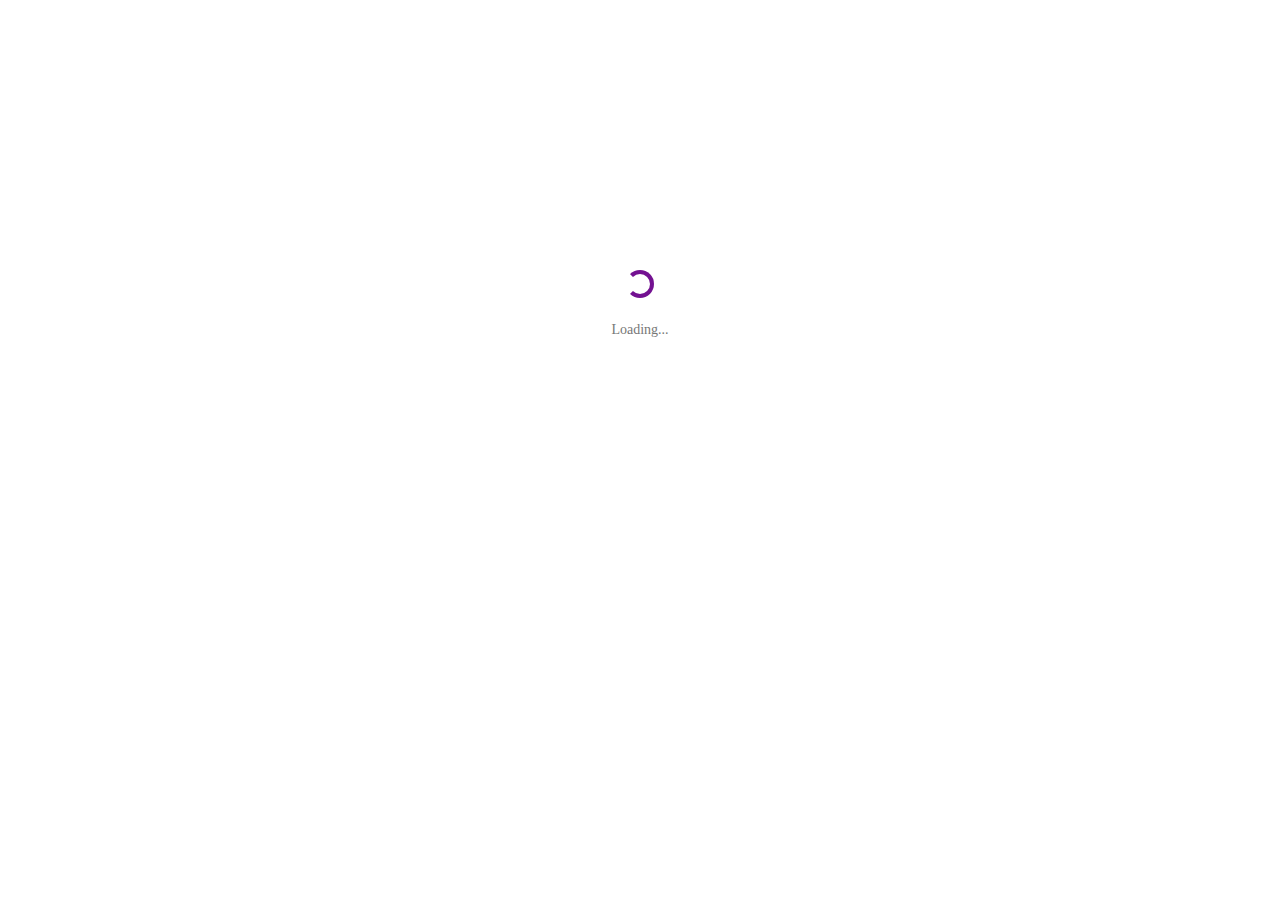
==== commit 52736ee3: "update" ====
--- a/docs/index.html
+++ b/docs/index.html
@@ -45,9 +45,9 @@
       }
     }
   </style>
-  <script type="module" crossorigin src="./assets/index-BOFLrwTz.js"></script>
+  <script type="module" crossorigin src="./assets/index-DjT5hZL8.js"></script>
   <link rel="modulepreload" crossorigin href="./assets/vendor-BJv-xFCn.js">
-  <link rel="stylesheet" crossorigin href="./assets/index-C76qMmbA.css">
+  <link rel="stylesheet" crossorigin href="./assets/index-CaL7pKFG.css">
 </head>
 
 <body>
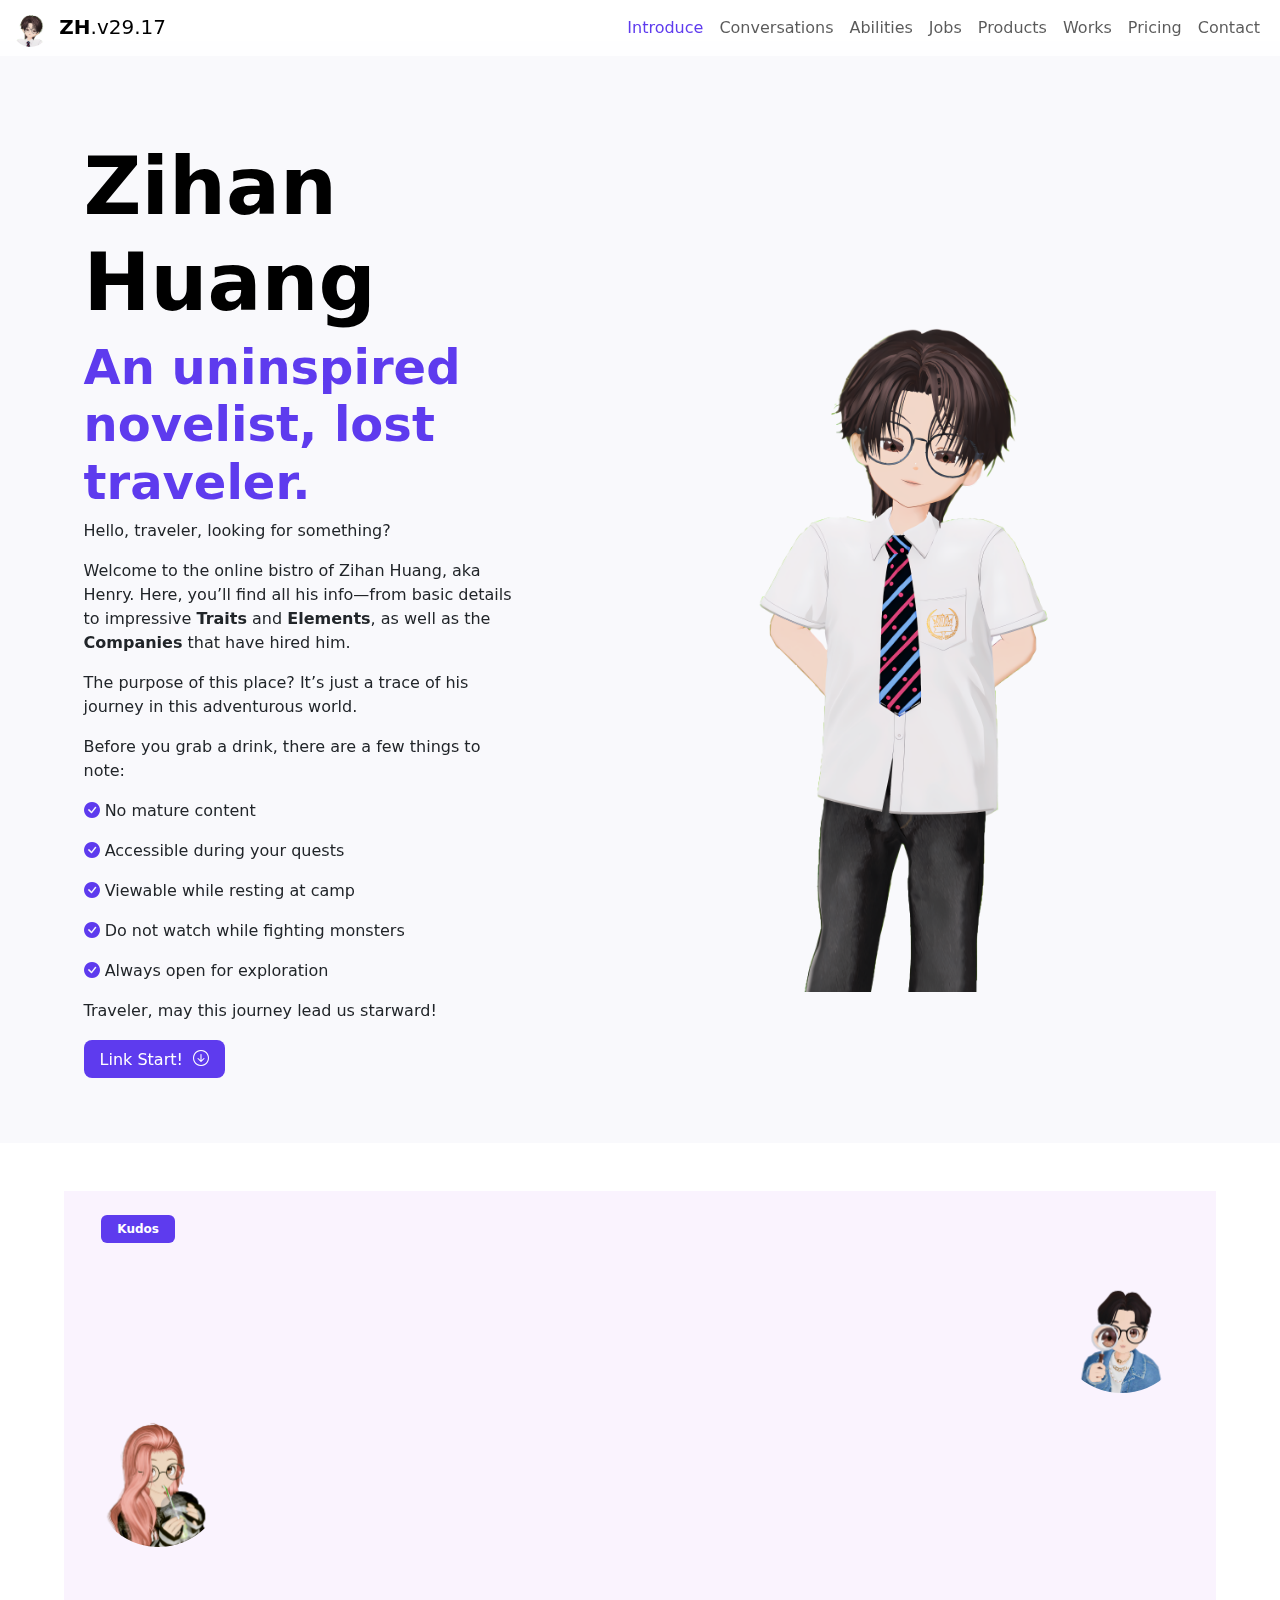
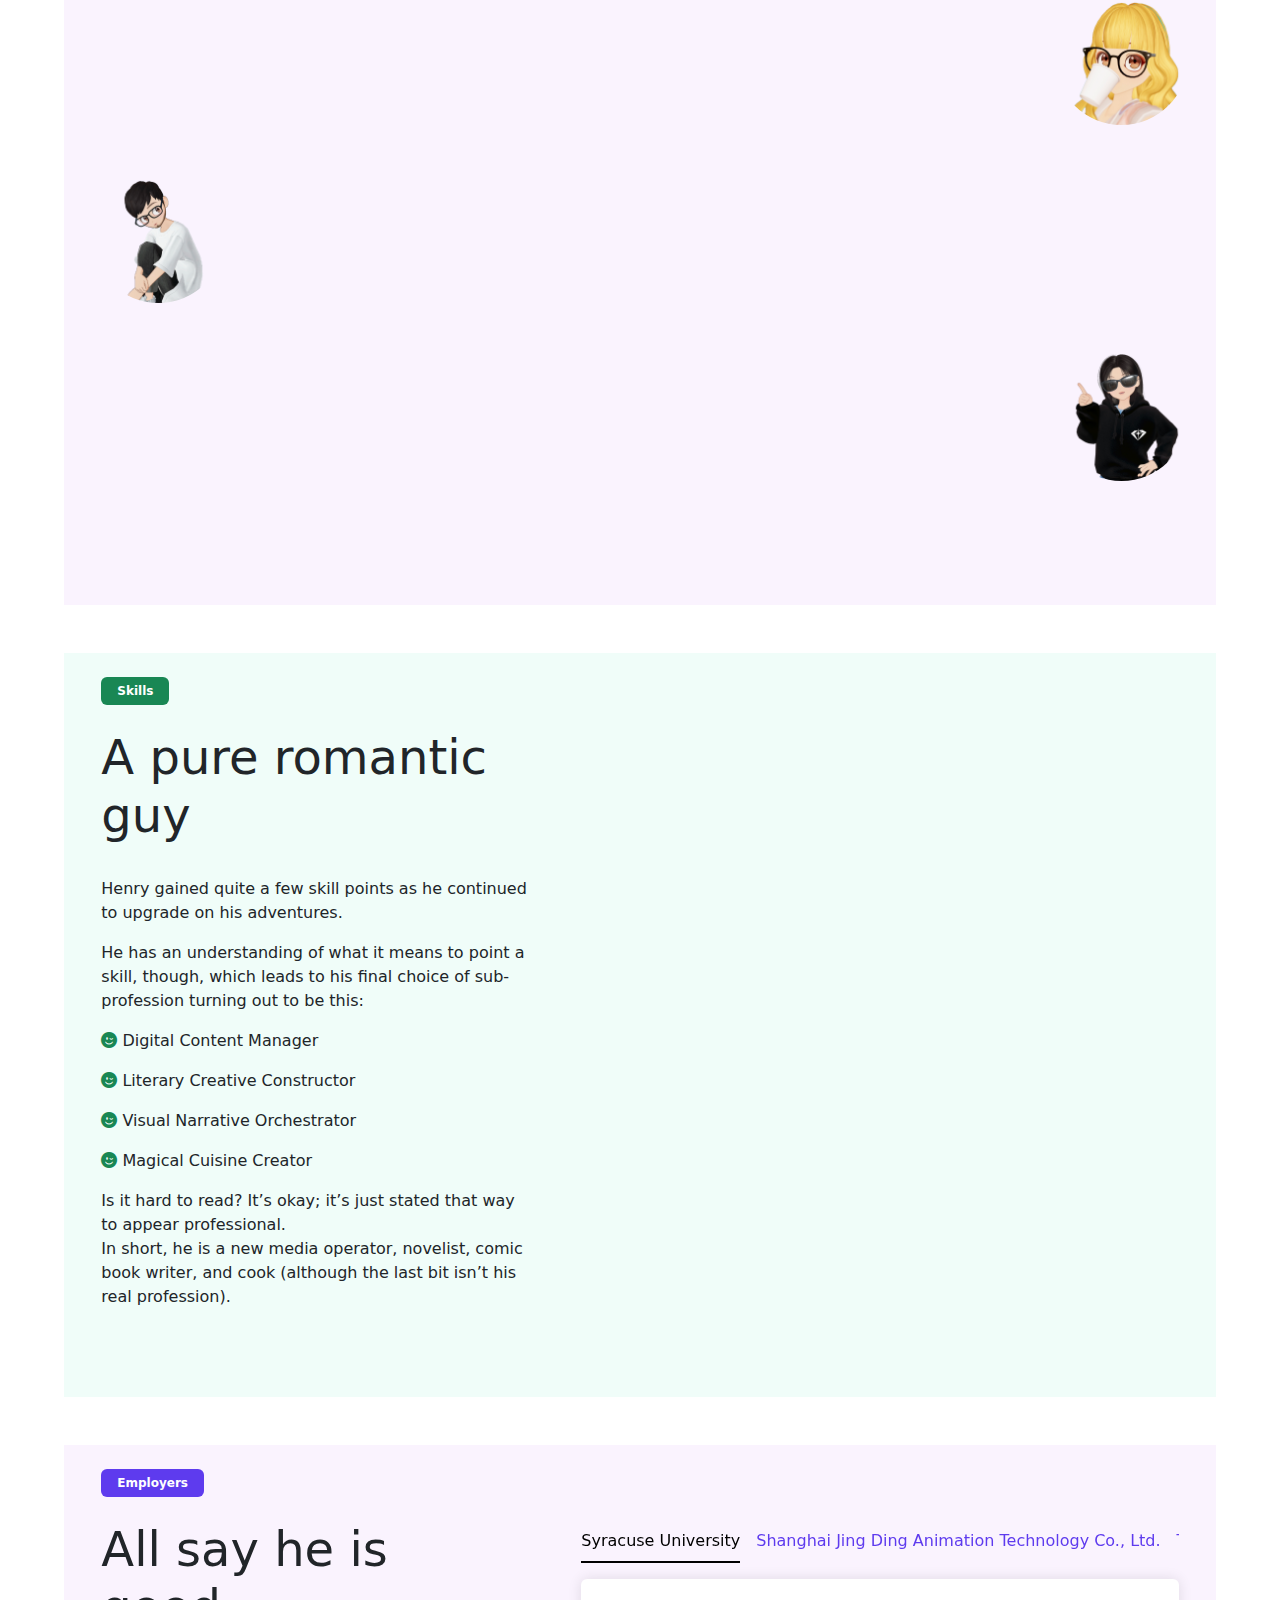
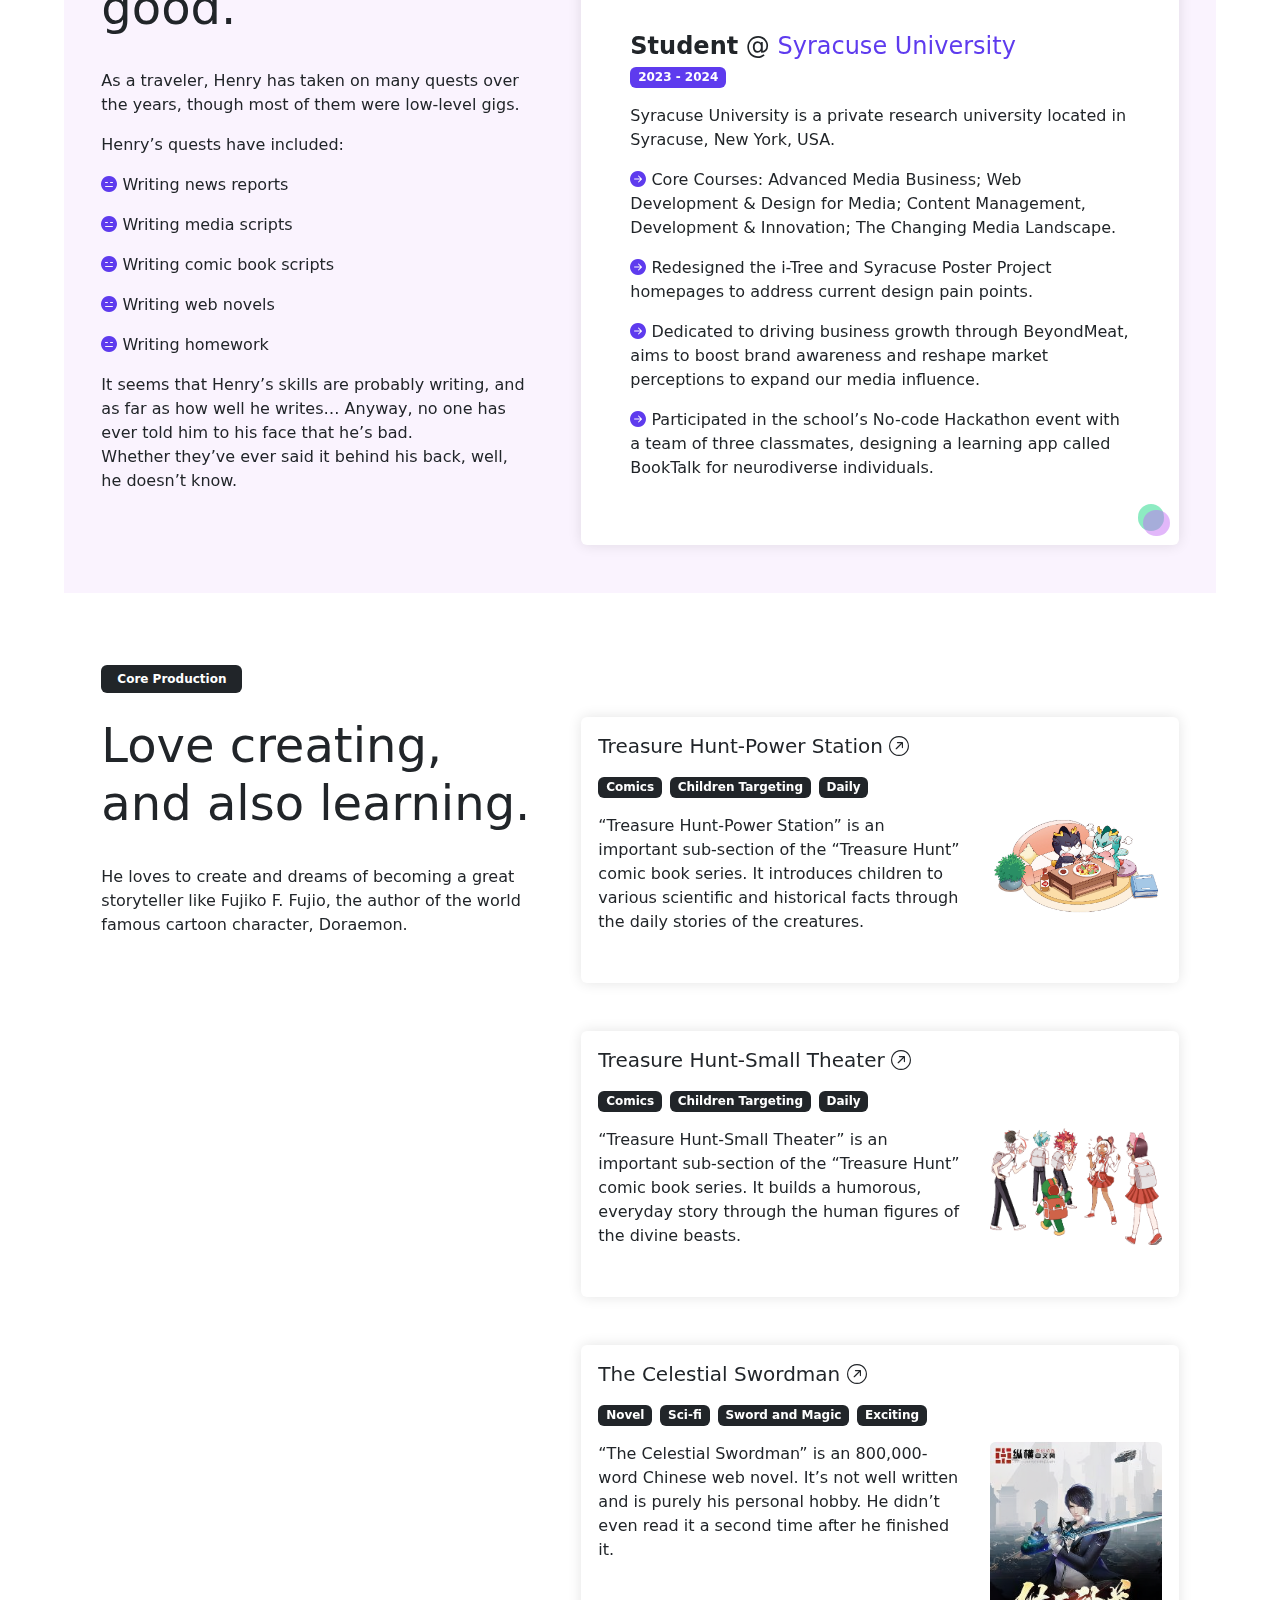
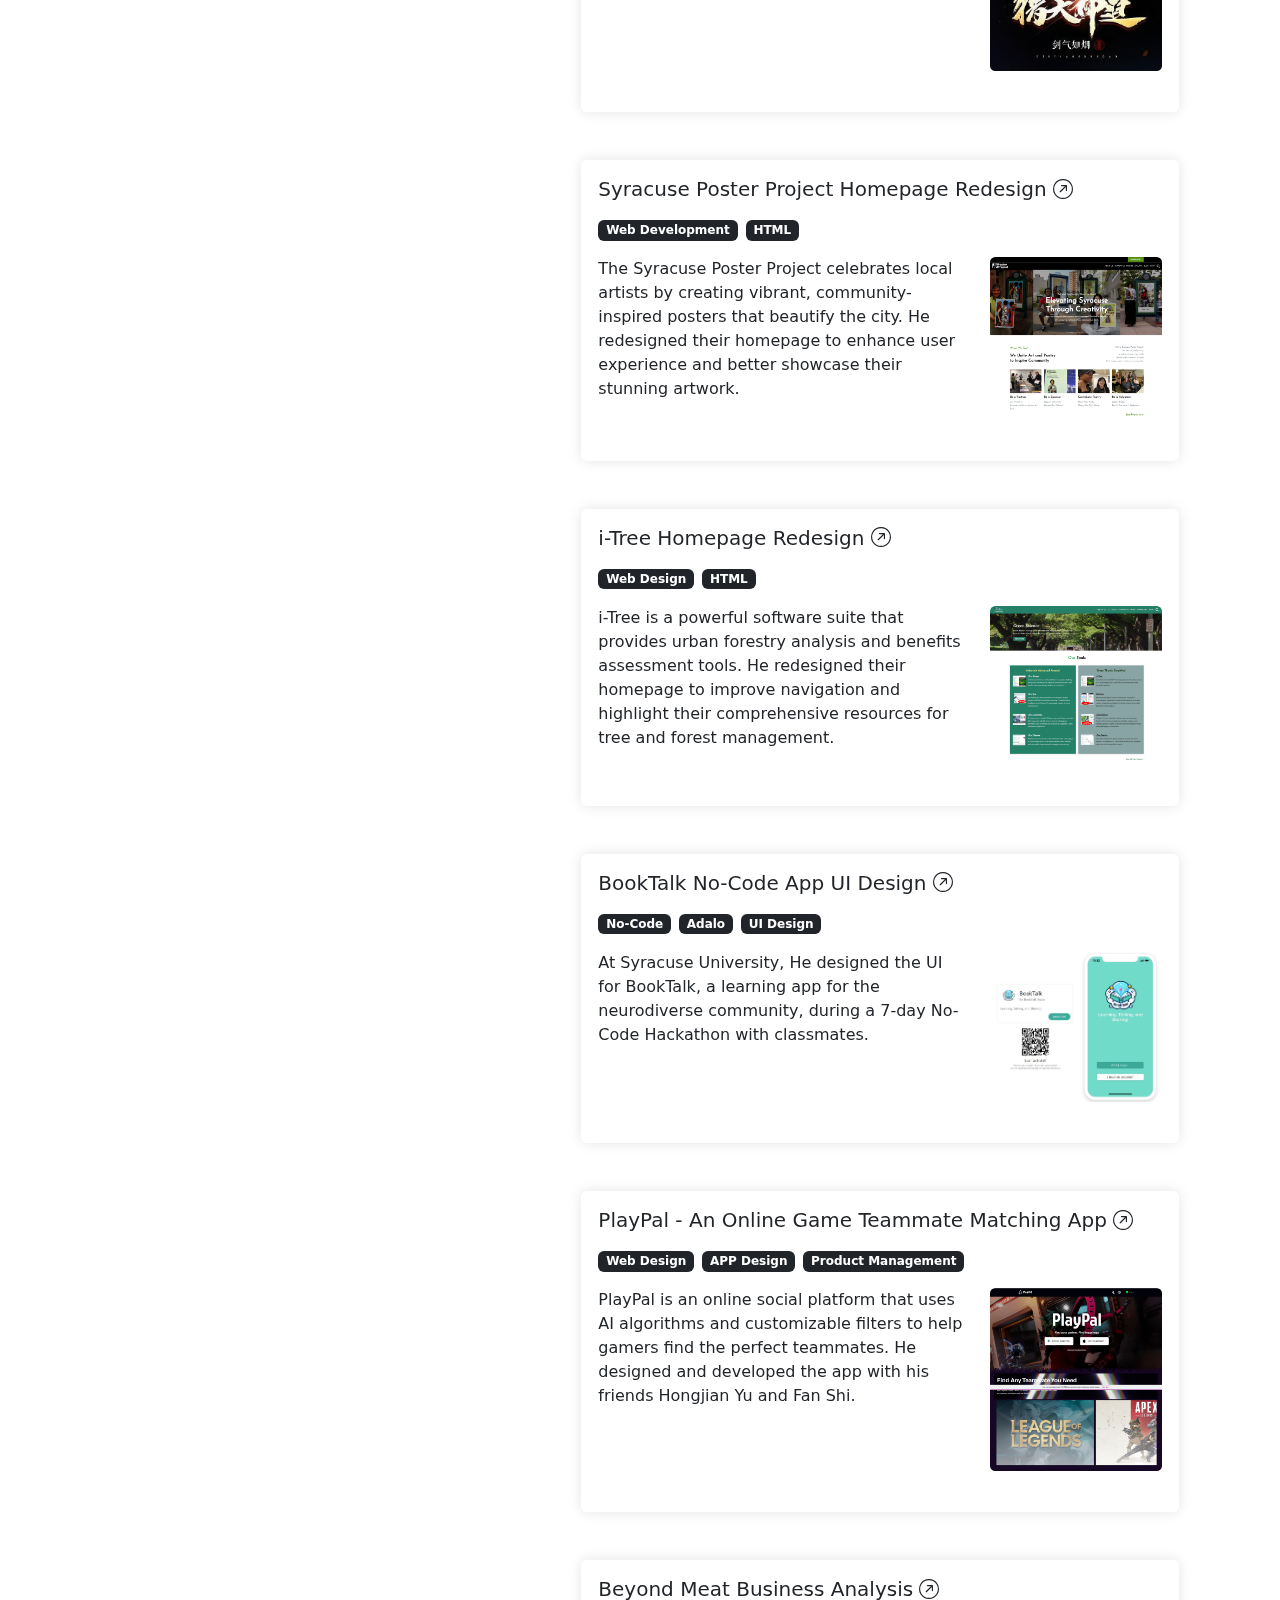
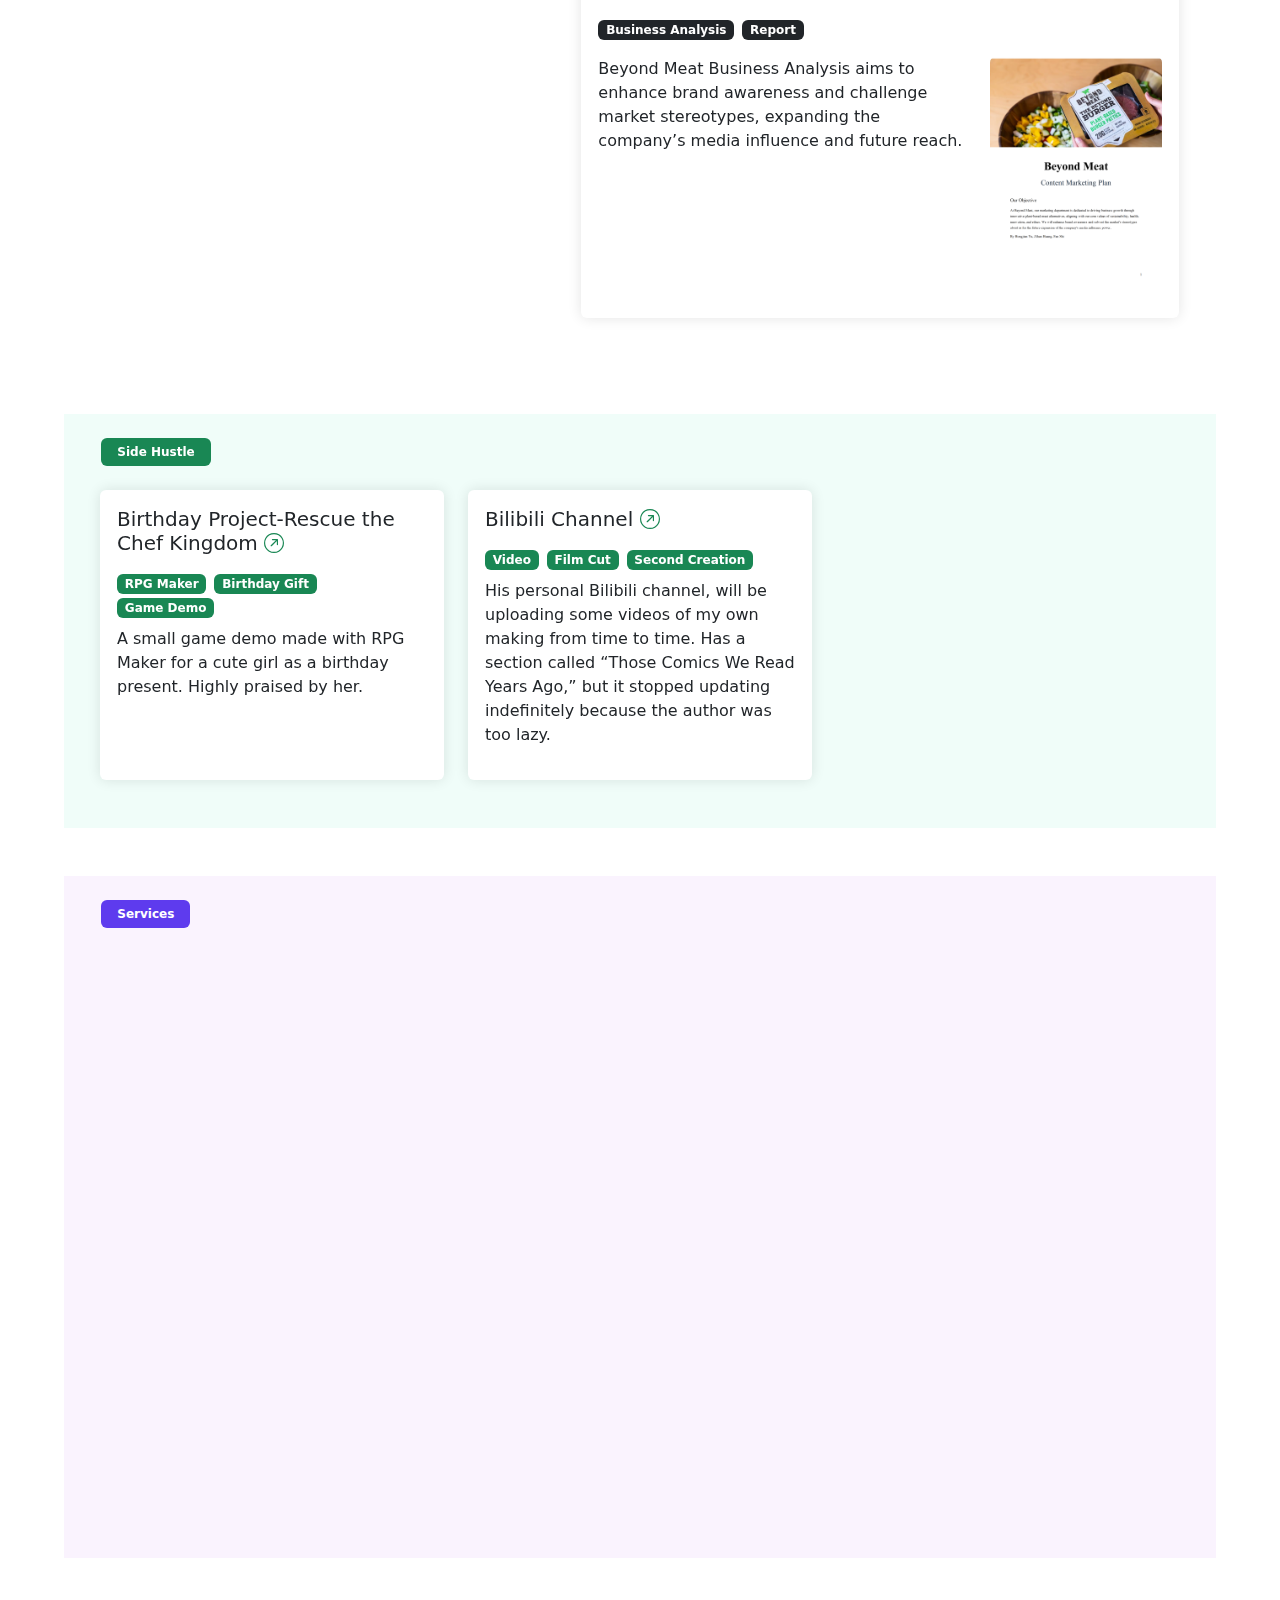
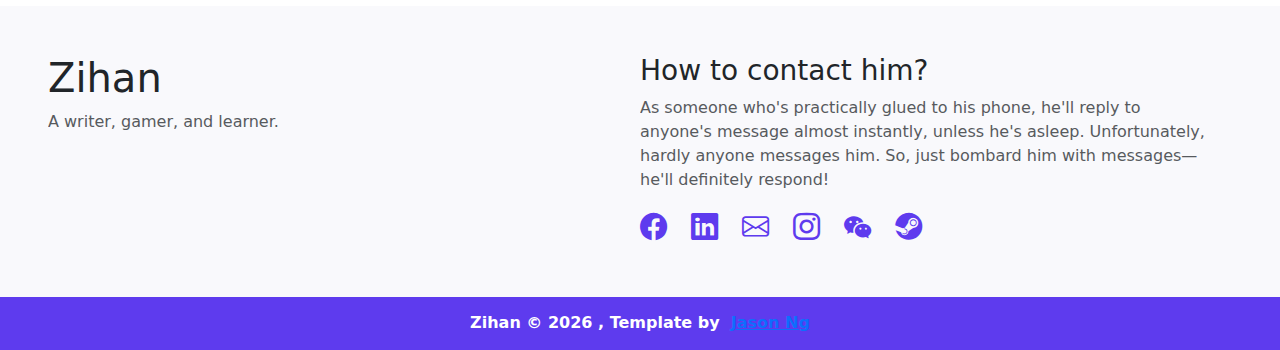
==== commit 790190c4: "Force update build output" ====
--- a/docs/index.html
+++ b/docs/index.html
@@ -45,9 +45,9 @@
       }
     }
   </style>
-  <script type="module" crossorigin src="./assets/index-DjT5hZL8.js"></script>
+  <script type="module" crossorigin src="./assets/index-B11ljN0x.js"></script>
   <link rel="modulepreload" crossorigin href="./assets/vendor-BJv-xFCn.js">
-  <link rel="stylesheet" crossorigin href="./assets/index-CaL7pKFG.css">
+  <link rel="stylesheet" crossorigin href="./assets/index-BizGO3c5.css">
 </head>
 
 <body>
--- a/docs/assets/index-BizGO3c5.css
+++ b/docs/assets/index-BizGO3c5.css
@@ -0,0 +1,9 @@
+@charset "UTF-8";/*!
+ * Bootstrap  v5.3.3 (https://getbootstrap.com/)
+ * Copyright 2011-2024 The Bootstrap Authors
+ * Licensed under MIT (https://github.com/twbs/bootstrap/blob/main/LICENSE)
+ */:root,[data-bs-theme=light]{--bs-blue:#0d6efd;--bs-indigo:#6610f2;--bs-purple:#6f42c1;--bs-pink:#d63384;--bs-red:#dc3545;--bs-orange:#fd7e14;--bs-yellow:#ffc107;--bs-green:#198754;--bs-teal:#20c997;--bs-cyan:#0dcaf0;--bs-black:#000;--bs-white:#fff;--bs-gray:#6c757d;--bs-gray-dark:#343a40;--bs-gray-100:#f8f9fa;--bs-gray-200:#e9ecef;--bs-gray-300:#dee2e6;--bs-gray-400:#ced4da;--bs-gray-500:#adb5bd;--bs-gray-600:#6c757d;--bs-gray-700:#495057;--bs-gray-800:#343a40;--bs-gray-900:#212529;--bs-primary:#0d6efd;--bs-secondary:#6c757d;--bs-success:#198754;--bs-info:#0dcaf0;--bs-warning:#ffc107;--bs-danger:#dc3545;--bs-light:#f8f9fa;--bs-dark:#212529;--bs-primary-rgb:13,110,253;--bs-secondary-rgb:108,117,125;--bs-success-rgb:25,135,84;--bs-info-rgb:13,202,240;--bs-warning-rgb:255,193,7;--bs-danger-rgb:220,53,69;--bs-light-rgb:248,249,250;--bs-dark-rgb:33,37,41;--bs-primary-text-emphasis:#052c65;--bs-secondary-text-emphasis:#2b2f32;--bs-success-text-emphasis:#0a3622;--bs-info-text-emphasis:#055160;--bs-warning-text-emphasis:#664d03;--bs-danger-text-emphasis:#58151c;--bs-light-text-emphasis:#495057;--bs-dark-text-emphasis:#495057;--bs-primary-bg-subtle:#cfe2ff;--bs-secondary-bg-subtle:#e2e3e5;--bs-success-bg-subtle:#d1e7dd;--bs-info-bg-subtle:#cff4fc;--bs-warning-bg-subtle:#fff3cd;--bs-danger-bg-subtle:#f8d7da;--bs-light-bg-subtle:#fcfcfd;--bs-dark-bg-subtle:#ced4da;--bs-primary-border-subtle:#9ec5fe;--bs-secondary-border-subtle:#c4c8cb;--bs-success-border-subtle:#a3cfbb;--bs-info-border-subtle:#9eeaf9;--bs-warning-border-subtle:#ffe69c;--bs-danger-border-subtle:#f1aeb5;--bs-light-border-subtle:#e9ecef;--bs-dark-border-subtle:#adb5bd;--bs-white-rgb:255,255,255;--bs-black-rgb:0,0,0;--bs-font-sans-serif:system-ui,-apple-system,"Segoe UI",Roboto,"Helvetica Neue","Noto Sans","Liberation Sans",Arial,sans-serif,"Apple Color Emoji","Segoe UI Emoji","Segoe UI Symbol","Noto Color Emoji";--bs-font-monospace:SFMono-Regular,Menlo,Monaco,Consolas,"Liberation Mono","Courier New",monospace;--bs-gradient:linear-gradient(180deg, rgba(255, 255, 255, .15), rgba(255, 255, 255, 0));--bs-body-font-family:var(--bs-font-sans-serif);--bs-body-font-size:1rem;--bs-body-font-weight:400;--bs-body-line-height:1.5;--bs-body-color:#212529;--bs-body-color-rgb:33,37,41;--bs-body-bg:#fff;--bs-body-bg-rgb:255,255,255;--bs-emphasis-color:#000;--bs-emphasis-color-rgb:0,0,0;--bs-secondary-color:rgba(33, 37, 41, .75);--bs-secondary-color-rgb:33,37,41;--bs-secondary-bg:#e9ecef;--bs-secondary-bg-rgb:233,236,239;--bs-tertiary-color:rgba(33, 37, 41, .5);--bs-tertiary-color-rgb:33,37,41;--bs-tertiary-bg:#f8f9fa;--bs-tertiary-bg-rgb:248,249,250;--bs-heading-color:inherit;--bs-link-color:#0d6efd;--bs-link-color-rgb:13,110,253;--bs-link-decoration:underline;--bs-link-hover-color:#0a58ca;--bs-link-hover-color-rgb:10,88,202;--bs-code-color:#d63384;--bs-highlight-color:#212529;--bs-highlight-bg:#fff3cd;--bs-border-width:1px;--bs-border-style:solid;--bs-border-color:#dee2e6;--bs-border-color-translucent:rgba(0, 0, 0, .175);--bs-border-radius:.375rem;--bs-border-radius-sm:.25rem;--bs-border-radius-lg:.5rem;--bs-border-radius-xl:1rem;--bs-border-radius-xxl:2rem;--bs-border-radius-2xl:var(--bs-border-radius-xxl);--bs-border-radius-pill:50rem;--bs-box-shadow:0 .5rem 1rem rgba(0, 0, 0, .15);--bs-box-shadow-sm:0 .125rem .25rem rgba(0, 0, 0, .075);--bs-box-shadow-lg:0 1rem 3rem rgba(0, 0, 0, .175);--bs-box-shadow-inset:inset 0 1px 2px rgba(0, 0, 0, .075);--bs-focus-ring-width:.25rem;--bs-focus-ring-opacity:.25;--bs-focus-ring-color:rgba(13, 110, 253, .25);--bs-form-valid-color:#198754;--bs-form-valid-border-color:#198754;--bs-form-invalid-color:#dc3545;--bs-form-invalid-border-color:#dc3545}[data-bs-theme=dark]{color-scheme:dark;--bs-body-color:#dee2e6;--bs-body-color-rgb:222,226,230;--bs-body-bg:#212529;--bs-body-bg-rgb:33,37,41;--bs-emphasis-color:#fff;--bs-emphasis-color-rgb:255,255,255;--bs-secondary-color:rgba(222, 226, 230, .75);--bs-secondary-color-rgb:222,226,230;--bs-secondary-bg:#343a40;--bs-secondary-bg-rgb:52,58,64;--bs-tertiary-color:rgba(222, 226, 230, .5);--bs-tertiary-color-rgb:222,226,230;--bs-tertiary-bg:#2b3035;--bs-tertiary-bg-rgb:43,48,53;--bs-primary-text-emphasis:#6ea8fe;--bs-secondary-text-emphasis:#a7acb1;--bs-success-text-emphasis:#75b798;--bs-info-text-emphasis:#6edff6;--bs-warning-text-emphasis:#ffda6a;--bs-danger-text-emphasis:#ea868f;--bs-light-text-emphasis:#f8f9fa;--bs-dark-text-emphasis:#dee2e6;--bs-primary-bg-subtle:#031633;--bs-secondary-bg-subtle:#161719;--bs-success-bg-subtle:#051b11;--bs-info-bg-subtle:#032830;--bs-warning-bg-subtle:#332701;--bs-danger-bg-subtle:#2c0b0e;--bs-light-bg-subtle:#343a40;--bs-dark-bg-subtle:#1a1d20;--bs-primary-border-subtle:#084298;--bs-secondary-border-subtle:#41464b;--bs-success-border-subtle:#0f5132;--bs-info-border-subtle:#087990;--bs-warning-border-subtle:#997404;--bs-danger-border-subtle:#842029;--bs-light-border-subtle:#495057;--bs-dark-border-subtle:#343a40;--bs-heading-color:inherit;--bs-link-color:#6ea8fe;--bs-link-hover-color:#8bb9fe;--bs-link-color-rgb:110,168,254;--bs-link-hover-color-rgb:139,185,254;--bs-code-color:#e685b5;--bs-highlight-color:#dee2e6;--bs-highlight-bg:#664d03;--bs-border-color:#495057;--bs-border-color-translucent:rgba(255, 255, 255, .15);--bs-form-valid-color:#75b798;--bs-form-valid-border-color:#75b798;--bs-form-invalid-color:#ea868f;--bs-form-invalid-border-color:#ea868f}*,:after,:before{box-sizing:border-box}@media (prefers-reduced-motion:no-preference){:root{scroll-behavior:smooth}}body{margin:0;font-family:var(--bs-body-font-family);font-size:var(--bs-body-font-size);font-weight:var(--bs-body-font-weight);line-height:var(--bs-body-line-height);color:var(--bs-body-color);text-align:var(--bs-body-text-align);background-color:var(--bs-body-bg);-webkit-text-size-adjust:100%;-webkit-tap-highlight-color:transparent}hr{margin:1rem 0;color:inherit;border:0;border-top:var(--bs-border-width) solid;opacity:.25}.h1,.h2,.h3,.h4,.h5,.h6,h1,h2,h3,h4,h5,h6{margin-top:0;margin-bottom:.5rem;font-weight:500;line-height:1.2;color:var(--bs-heading-color)}.h1,h1{font-size:calc(1.375rem + 1.5vw)}@media (min-width:1200px){.h1,h1{font-size:2.5rem}}.h2,h2{font-size:calc(1.325rem + .9vw)}@media (min-width:1200px){.h2,h2{font-size:2rem}}.h3,h3{font-size:calc(1.3rem + .6vw)}@media (min-width:1200px){.h3,h3{font-size:1.75rem}}.h4,h4{font-size:calc(1.275rem + .3vw)}@media (min-width:1200px){.h4,h4{font-size:1.5rem}}.h5,h5{font-size:1.25rem}.h6,h6{font-size:1rem}p{margin-top:0;margin-bottom:1rem}abbr[title]{-webkit-text-decoration:underline dotted;text-decoration:underline dotted;cursor:help;-webkit-text-decoration-skip-ink:none;text-decoration-skip-ink:none}address{margin-bottom:1rem;font-style:normal;line-height:inherit}ol,ul{padding-left:2rem}dl,ol,ul{margin-top:0;margin-bottom:1rem}ol ol,ol ul,ul ol,ul ul{margin-bottom:0}dt{font-weight:700}dd{margin-bottom:.5rem;margin-left:0}blockquote{margin:0 0 1rem}b,strong{font-weight:bolder}.small,small{font-size:.875em}.mark,mark{padding:.1875em;color:var(--bs-highlight-color);background-color:var(--bs-highlight-bg)}sub,sup{position:relative;font-size:.75em;line-height:0;vertical-align:baseline}sub{bottom:-.25em}sup{top:-.5em}a{color:rgba(var(--bs-link-color-rgb),var(--bs-link-opacity,1));text-decoration:underline}a:hover{--bs-link-color-rgb:var(--bs-link-hover-color-rgb)}a:not([href]):not([class]),a:not([href]):not([class]):hover{color:inherit;text-decoration:none}code,kbd,pre,samp{font-family:var(--bs-font-monospace);font-size:1em}pre{display:block;margin-top:0;margin-bottom:1rem;overflow:auto;font-size:.875em}pre code{font-size:inherit;color:inherit;word-break:normal}code{font-size:.875em;color:var(--bs-code-color);word-wrap:break-word}a>code{color:inherit}kbd{padding:.1875rem .375rem;font-size:.875em;color:var(--bs-body-bg);background-color:var(--bs-body-color);border-radius:.25rem}kbd kbd{padding:0;font-size:1em}figure{margin:0 0 1rem}img,svg{vertical-align:middle}table{caption-side:bottom;border-collapse:collapse}caption{padding-top:.5rem;padding-bottom:.5rem;color:var(--bs-secondary-color);text-align:left}th{text-align:inherit;text-align:-webkit-match-parent}tbody,td,tfoot,th,thead,tr{border-color:inherit;border-style:solid;border-width:0}label{display:inline-block}button{border-radius:0}button:focus:not(:focus-visible){outline:0}button,input,optgroup,select,textarea{margin:0;font-family:inherit;font-size:inherit;line-height:inherit}button,select{text-transform:none}[role=button]{cursor:pointer}select{word-wrap:normal}select:disabled{opacity:1}[list]:not([type=date]):not([type=datetime-local]):not([type=month]):not([type=week]):not([type=time])::-webkit-calendar-picker-indicator{display:none!important}[type=button],[type=reset],[type=submit],button{-webkit-appearance:button}[type=button]:not(:disabled),[type=reset]:not(:disabled),[type=submit]:not(:disabled),button:not(:disabled){cursor:pointer}::-moz-focus-inner{padding:0;border-style:none}textarea{resize:vertical}fieldset{min-width:0;padding:0;margin:0;border:0}legend{float:left;width:100%;padding:0;margin-bottom:.5rem;font-size:calc(1.275rem + .3vw);line-height:inherit}@media (min-width:1200px){legend{font-size:1.5rem}}legend+*{clear:left}::-webkit-datetime-edit-day-field,::-webkit-datetime-edit-fields-wrapper,::-webkit-datetime-edit-hour-field,::-webkit-datetime-edit-minute,::-webkit-datetime-edit-month-field,::-webkit-datetime-edit-text,::-webkit-datetime-edit-year-field{padding:0}::-webkit-inner-spin-button{height:auto}[type=search]{-webkit-appearance:textfield;outline-offset:-2px}::-webkit-search-decoration{-webkit-appearance:none}::-webkit-color-swatch-wrapper{padding:0}::-webkit-file-upload-button{font:inherit;-webkit-appearance:button}::file-selector-button{font:inherit;-webkit-appearance:button}output{display:inline-block}iframe{border:0}summary{display:list-item;cursor:pointer}progress{vertical-align:baseline}[hidden]{display:none!important}.lead{font-size:1.25rem;font-weight:300}.display-1{font-size:calc(1.625rem + 4.5vw);font-weight:300;line-height:1.2}@media (min-width:1200px){.display-1{font-size:5rem}}.display-2{font-size:calc(1.575rem + 3.9vw);font-weight:300;line-height:1.2}@media (min-width:1200px){.display-2{font-size:4.5rem}}.display-3{font-size:calc(1.525rem + 3.3vw);font-weight:300;line-height:1.2}@media (min-width:1200px){.display-3{font-size:4rem}}.display-4{font-size:calc(1.475rem + 2.7vw);font-weight:300;line-height:1.2}@media (min-width:1200px){.display-4{font-size:3.5rem}}.display-5{font-size:calc(1.425rem + 2.1vw);font-weight:300;line-height:1.2}@media (min-width:1200px){.display-5{font-size:3rem}}.display-6{font-size:calc(1.375rem + 1.5vw);font-weight:300;line-height:1.2}@media (min-width:1200px){.display-6{font-size:2.5rem}}.list-unstyled,.list-inline{padding-left:0;list-style:none}.list-inline-item{display:inline-block}.list-inline-item:not(:last-child){margin-right:.5rem}.initialism{font-size:.875em;text-transform:uppercase}.blockquote{margin-bottom:1rem;font-size:1.25rem}.blockquote>:last-child{margin-bottom:0}.blockquote-footer{margin-top:-1rem;margin-bottom:1rem;font-size:.875em;color:#6c757d}.blockquote-footer:before{content:"— "}.img-fluid{max-width:100%;height:auto}.img-thumbnail{padding:.25rem;background-color:var(--bs-body-bg);border:var(--bs-border-width) solid var(--bs-border-color);border-radius:var(--bs-border-radius);max-width:100%;height:auto}.figure{display:inline-block}.figure-img{margin-bottom:.5rem;line-height:1}.figure-caption{font-size:.875em;color:var(--bs-secondary-color)}.container,.container-fluid,.container-lg,.container-md,.container-sm,.container-xl,.container-xxl{--bs-gutter-x:1.5rem;--bs-gutter-y:0;width:100%;padding-right:calc(var(--bs-gutter-x) * .5);padding-left:calc(var(--bs-gutter-x) * .5);margin-right:auto;margin-left:auto}@media (min-width:576px){.container,.container-sm{max-width:540px}}@media (min-width:768px){.container,.container-md,.container-sm{max-width:720px}}@media (min-width:992px){.container,.container-lg,.container-md,.container-sm{max-width:960px}}@media (min-width:1200px){.container,.container-lg,.container-md,.container-sm,.container-xl{max-width:1140px}}@media (min-width:1400px){.container,.container-lg,.container-md,.container-sm,.container-xl,.container-xxl{max-width:1320px}}:root{--bs-breakpoint-xs:0;--bs-breakpoint-sm:576px;--bs-breakpoint-md:768px;--bs-breakpoint-lg:992px;--bs-breakpoint-xl:1200px;--bs-breakpoint-xxl:1400px}.row{--bs-gutter-x:1.5rem;--bs-gutter-y:0;display:flex;flex-wrap:wrap;margin-top:calc(-1 * var(--bs-gutter-y));margin-right:calc(-.5 * var(--bs-gutter-x));margin-left:calc(-.5 * var(--bs-gutter-x))}.row>*{flex-shrink:0;width:100%;max-width:100%;padding-right:calc(var(--bs-gutter-x) * .5);padding-left:calc(var(--bs-gutter-x) * .5);margin-top:var(--bs-gutter-y)}.col{flex:1 0 0%}.row-cols-auto>*{flex:0 0 auto;width:auto}.row-cols-1>*{flex:0 0 auto;width:100%}.row-cols-2>*{flex:0 0 auto;width:50%}.row-cols-3>*{flex:0 0 auto;width:33.33333333%}.row-cols-4>*{flex:0 0 auto;width:25%}.row-cols-5>*{flex:0 0 auto;width:20%}.row-cols-6>*{flex:0 0 auto;width:16.66666667%}.col-auto{flex:0 0 auto;width:auto}.col-1{flex:0 0 auto;width:8.33333333%}.col-2{flex:0 0 auto;width:16.66666667%}.col-3{flex:0 0 auto;width:25%}.col-4{flex:0 0 auto;width:33.33333333%}.col-5{flex:0 0 auto;width:41.66666667%}.col-6{flex:0 0 auto;width:50%}.col-7{flex:0 0 auto;width:58.33333333%}.col-8{flex:0 0 auto;width:66.66666667%}.col-9{flex:0 0 auto;width:75%}.col-10{flex:0 0 auto;width:83.33333333%}.col-11{flex:0 0 auto;width:91.66666667%}.col-12{flex:0 0 auto;width:100%}.offset-1{margin-left:8.33333333%}.offset-2{margin-left:16.66666667%}.offset-3{margin-left:25%}.offset-4{margin-left:33.33333333%}.offset-5{margin-left:41.66666667%}.offset-6{margin-left:50%}.offset-7{margin-left:58.33333333%}.offset-8{margin-left:66.66666667%}.offset-9{margin-left:75%}.offset-10{margin-left:83.33333333%}.offset-11{margin-left:91.66666667%}.g-0,.gx-0{--bs-gutter-x:0}.g-0,.gy-0{--bs-gutter-y:0}.g-1,.gx-1{--bs-gutter-x:.25rem}.g-1,.gy-1{--bs-gutter-y:.25rem}.g-2,.gx-2{--bs-gutter-x:.5rem}.g-2,.gy-2{--bs-gutter-y:.5rem}.g-3,.gx-3{--bs-gutter-x:1rem}.g-3,.gy-3{--bs-gutter-y:1rem}.g-4,.gx-4{--bs-gutter-x:1.5rem}.g-4,.gy-4{--bs-gutter-y:1.5rem}.g-5,.gx-5{--bs-gutter-x:3rem}.g-5,.gy-5{--bs-gutter-y:3rem}@media (min-width:576px){.col-sm{flex:1 0 0%}.row-cols-sm-auto>*{flex:0 0 auto;width:auto}.row-cols-sm-1>*{flex:0 0 auto;width:100%}.row-cols-sm-2>*{flex:0 0 auto;width:50%}.row-cols-sm-3>*{flex:0 0 auto;width:33.33333333%}.row-cols-sm-4>*{flex:0 0 auto;width:25%}.row-cols-sm-5>*{flex:0 0 auto;width:20%}.row-cols-sm-6>*{flex:0 0 auto;width:16.66666667%}.col-sm-auto{flex:0 0 auto;width:auto}.col-sm-1{flex:0 0 auto;width:8.33333333%}.col-sm-2{flex:0 0 auto;width:16.66666667%}.col-sm-3{flex:0 0 auto;width:25%}.col-sm-4{flex:0 0 auto;width:33.33333333%}.col-sm-5{flex:0 0 auto;width:41.66666667%}.col-sm-6{flex:0 0 auto;width:50%}.col-sm-7{flex:0 0 auto;width:58.33333333%}.col-sm-8{flex:0 0 auto;width:66.66666667%}.col-sm-9{flex:0 0 auto;width:75%}.col-sm-10{flex:0 0 auto;width:83.33333333%}.col-sm-11{flex:0 0 auto;width:91.66666667%}.col-sm-12{flex:0 0 auto;width:100%}.offset-sm-0{margin-left:0}.offset-sm-1{margin-left:8.33333333%}.offset-sm-2{margin-left:16.66666667%}.offset-sm-3{margin-left:25%}.offset-sm-4{margin-left:33.33333333%}.offset-sm-5{margin-left:41.66666667%}.offset-sm-6{margin-left:50%}.offset-sm-7{margin-left:58.33333333%}.offset-sm-8{margin-left:66.66666667%}.offset-sm-9{margin-left:75%}.offset-sm-10{margin-left:83.33333333%}.offset-sm-11{margin-left:91.66666667%}.g-sm-0,.gx-sm-0{--bs-gutter-x:0}.g-sm-0,.gy-sm-0{--bs-gutter-y:0}.g-sm-1,.gx-sm-1{--bs-gutter-x:.25rem}.g-sm-1,.gy-sm-1{--bs-gutter-y:.25rem}.g-sm-2,.gx-sm-2{--bs-gutter-x:.5rem}.g-sm-2,.gy-sm-2{--bs-gutter-y:.5rem}.g-sm-3,.gx-sm-3{--bs-gutter-x:1rem}.g-sm-3,.gy-sm-3{--bs-gutter-y:1rem}.g-sm-4,.gx-sm-4{--bs-gutter-x:1.5rem}.g-sm-4,.gy-sm-4{--bs-gutter-y:1.5rem}.g-sm-5,.gx-sm-5{--bs-gutter-x:3rem}.g-sm-5,.gy-sm-5{--bs-gutter-y:3rem}}@media (min-width:768px){.col-md{flex:1 0 0%}.row-cols-md-auto>*{flex:0 0 auto;width:auto}.row-cols-md-1>*{flex:0 0 auto;width:100%}.row-cols-md-2>*{flex:0 0 auto;width:50%}.row-cols-md-3>*{flex:0 0 auto;width:33.33333333%}.row-cols-md-4>*{flex:0 0 auto;width:25%}.row-cols-md-5>*{flex:0 0 auto;width:20%}.row-cols-md-6>*{flex:0 0 auto;width:16.66666667%}.col-md-auto{flex:0 0 auto;width:auto}.col-md-1{flex:0 0 auto;width:8.33333333%}.col-md-2{flex:0 0 auto;width:16.66666667%}.col-md-3{flex:0 0 auto;width:25%}.col-md-4{flex:0 0 auto;width:33.33333333%}.col-md-5{flex:0 0 auto;width:41.66666667%}.col-md-6{flex:0 0 auto;width:50%}.col-md-7{flex:0 0 auto;width:58.33333333%}.col-md-8{flex:0 0 auto;width:66.66666667%}.col-md-9{flex:0 0 auto;width:75%}.col-md-10{flex:0 0 auto;width:83.33333333%}.col-md-11{flex:0 0 auto;width:91.66666667%}.col-md-12{flex:0 0 auto;width:100%}.offset-md-0{margin-left:0}.offset-md-1{margin-left:8.33333333%}.offset-md-2{margin-left:16.66666667%}.offset-md-3{margin-left:25%}.offset-md-4{margin-left:33.33333333%}.offset-md-5{margin-left:41.66666667%}.offset-md-6{margin-left:50%}.offset-md-7{margin-left:58.33333333%}.offset-md-8{margin-left:66.66666667%}.offset-md-9{margin-left:75%}.offset-md-10{margin-left:83.33333333%}.offset-md-11{margin-left:91.66666667%}.g-md-0,.gx-md-0{--bs-gutter-x:0}.g-md-0,.gy-md-0{--bs-gutter-y:0}.g-md-1,.gx-md-1{--bs-gutter-x:.25rem}.g-md-1,.gy-md-1{--bs-gutter-y:.25rem}.g-md-2,.gx-md-2{--bs-gutter-x:.5rem}.g-md-2,.gy-md-2{--bs-gutter-y:.5rem}.g-md-3,.gx-md-3{--bs-gutter-x:1rem}.g-md-3,.gy-md-3{--bs-gutter-y:1rem}.g-md-4,.gx-md-4{--bs-gutter-x:1.5rem}.g-md-4,.gy-md-4{--bs-gutter-y:1.5rem}.g-md-5,.gx-md-5{--bs-gutter-x:3rem}.g-md-5,.gy-md-5{--bs-gutter-y:3rem}}@media (min-width:992px){.col-lg{flex:1 0 0%}.row-cols-lg-auto>*{flex:0 0 auto;width:auto}.row-cols-lg-1>*{flex:0 0 auto;width:100%}.row-cols-lg-2>*{flex:0 0 auto;width:50%}.row-cols-lg-3>*{flex:0 0 auto;width:33.33333333%}.row-cols-lg-4>*{flex:0 0 auto;width:25%}.row-cols-lg-5>*{flex:0 0 auto;width:20%}.row-cols-lg-6>*{flex:0 0 auto;width:16.66666667%}.col-lg-auto{flex:0 0 auto;width:auto}.col-lg-1{flex:0 0 auto;width:8.33333333%}.col-lg-2{flex:0 0 auto;width:16.66666667%}.col-lg-3{flex:0 0 auto;width:25%}.col-lg-4{flex:0 0 auto;width:33.33333333%}.col-lg-5{flex:0 0 auto;width:41.66666667%}.col-lg-6{flex:0 0 auto;width:50%}.col-lg-7{flex:0 0 auto;width:58.33333333%}.col-lg-8{flex:0 0 auto;width:66.66666667%}.col-lg-9{flex:0 0 auto;width:75%}.col-lg-10{flex:0 0 auto;width:83.33333333%}.col-lg-11{flex:0 0 auto;width:91.66666667%}.col-lg-12{flex:0 0 auto;width:100%}.offset-lg-0{margin-left:0}.offset-lg-1{margin-left:8.33333333%}.offset-lg-2{margin-left:16.66666667%}.offset-lg-3{margin-left:25%}.offset-lg-4{margin-left:33.33333333%}.offset-lg-5{margin-left:41.66666667%}.offset-lg-6{margin-left:50%}.offset-lg-7{margin-left:58.33333333%}.offset-lg-8{margin-left:66.66666667%}.offset-lg-9{margin-left:75%}.offset-lg-10{margin-left:83.33333333%}.offset-lg-11{margin-left:91.66666667%}.g-lg-0,.gx-lg-0{--bs-gutter-x:0}.g-lg-0,.gy-lg-0{--bs-gutter-y:0}.g-lg-1,.gx-lg-1{--bs-gutter-x:.25rem}.g-lg-1,.gy-lg-1{--bs-gutter-y:.25rem}.g-lg-2,.gx-lg-2{--bs-gutter-x:.5rem}.g-lg-2,.gy-lg-2{--bs-gutter-y:.5rem}.g-lg-3,.gx-lg-3{--bs-gutter-x:1rem}.g-lg-3,.gy-lg-3{--bs-gutter-y:1rem}.g-lg-4,.gx-lg-4{--bs-gutter-x:1.5rem}.g-lg-4,.gy-lg-4{--bs-gutter-y:1.5rem}.g-lg-5,.gx-lg-5{--bs-gutter-x:3rem}.g-lg-5,.gy-lg-5{--bs-gutter-y:3rem}}@media (min-width:1200px){.col-xl{flex:1 0 0%}.row-cols-xl-auto>*{flex:0 0 auto;width:auto}.row-cols-xl-1>*{flex:0 0 auto;width:100%}.row-cols-xl-2>*{flex:0 0 auto;width:50%}.row-cols-xl-3>*{flex:0 0 auto;width:33.33333333%}.row-cols-xl-4>*{flex:0 0 auto;width:25%}.row-cols-xl-5>*{flex:0 0 auto;width:20%}.row-cols-xl-6>*{flex:0 0 auto;width:16.66666667%}.col-xl-auto{flex:0 0 auto;width:auto}.col-xl-1{flex:0 0 auto;width:8.33333333%}.col-xl-2{flex:0 0 auto;width:16.66666667%}.col-xl-3{flex:0 0 auto;width:25%}.col-xl-4{flex:0 0 auto;width:33.33333333%}.col-xl-5{flex:0 0 auto;width:41.66666667%}.col-xl-6{flex:0 0 auto;width:50%}.col-xl-7{flex:0 0 auto;width:58.33333333%}.col-xl-8{flex:0 0 auto;width:66.66666667%}.col-xl-9{flex:0 0 auto;width:75%}.col-xl-10{flex:0 0 auto;width:83.33333333%}.col-xl-11{flex:0 0 auto;width:91.66666667%}.col-xl-12{flex:0 0 auto;width:100%}.offset-xl-0{margin-left:0}.offset-xl-1{margin-left:8.33333333%}.offset-xl-2{margin-left:16.66666667%}.offset-xl-3{margin-left:25%}.offset-xl-4{margin-left:33.33333333%}.offset-xl-5{margin-left:41.66666667%}.offset-xl-6{margin-left:50%}.offset-xl-7{margin-left:58.33333333%}.offset-xl-8{margin-left:66.66666667%}.offset-xl-9{margin-left:75%}.offset-xl-10{margin-left:83.33333333%}.offset-xl-11{margin-left:91.66666667%}.g-xl-0,.gx-xl-0{--bs-gutter-x:0}.g-xl-0,.gy-xl-0{--bs-gutter-y:0}.g-xl-1,.gx-xl-1{--bs-gutter-x:.25rem}.g-xl-1,.gy-xl-1{--bs-gutter-y:.25rem}.g-xl-2,.gx-xl-2{--bs-gutter-x:.5rem}.g-xl-2,.gy-xl-2{--bs-gutter-y:.5rem}.g-xl-3,.gx-xl-3{--bs-gutter-x:1rem}.g-xl-3,.gy-xl-3{--bs-gutter-y:1rem}.g-xl-4,.gx-xl-4{--bs-gutter-x:1.5rem}.g-xl-4,.gy-xl-4{--bs-gutter-y:1.5rem}.g-xl-5,.gx-xl-5{--bs-gutter-x:3rem}.g-xl-5,.gy-xl-5{--bs-gutter-y:3rem}}@media (min-width:1400px){.col-xxl{flex:1 0 0%}.row-cols-xxl-auto>*{flex:0 0 auto;width:auto}.row-cols-xxl-1>*{flex:0 0 auto;width:100%}.row-cols-xxl-2>*{flex:0 0 auto;width:50%}.row-cols-xxl-3>*{flex:0 0 auto;width:33.33333333%}.row-cols-xxl-4>*{flex:0 0 auto;width:25%}.row-cols-xxl-5>*{flex:0 0 auto;width:20%}.row-cols-xxl-6>*{flex:0 0 auto;width:16.66666667%}.col-xxl-auto{flex:0 0 auto;width:auto}.col-xxl-1{flex:0 0 auto;width:8.33333333%}.col-xxl-2{flex:0 0 auto;width:16.66666667%}.col-xxl-3{flex:0 0 auto;width:25%}.col-xxl-4{flex:0 0 auto;width:33.33333333%}.col-xxl-5{flex:0 0 auto;width:41.66666667%}.col-xxl-6{flex:0 0 auto;width:50%}.col-xxl-7{flex:0 0 auto;width:58.33333333%}.col-xxl-8{flex:0 0 auto;width:66.66666667%}.col-xxl-9{flex:0 0 auto;width:75%}.col-xxl-10{flex:0 0 auto;width:83.33333333%}.col-xxl-11{flex:0 0 auto;width:91.66666667%}.col-xxl-12{flex:0 0 auto;width:100%}.offset-xxl-0{margin-left:0}.offset-xxl-1{margin-left:8.33333333%}.offset-xxl-2{margin-left:16.66666667%}.offset-xxl-3{margin-left:25%}.offset-xxl-4{margin-left:33.33333333%}.offset-xxl-5{margin-left:41.66666667%}.offset-xxl-6{margin-left:50%}.offset-xxl-7{margin-left:58.33333333%}.offset-xxl-8{margin-left:66.66666667%}.offset-xxl-9{margin-left:75%}.offset-xxl-10{margin-left:83.33333333%}.offset-xxl-11{margin-left:91.66666667%}.g-xxl-0,.gx-xxl-0{--bs-gutter-x:0}.g-xxl-0,.gy-xxl-0{--bs-gutter-y:0}.g-xxl-1,.gx-xxl-1{--bs-gutter-x:.25rem}.g-xxl-1,.gy-xxl-1{--bs-gutter-y:.25rem}.g-xxl-2,.gx-xxl-2{--bs-gutter-x:.5rem}.g-xxl-2,.gy-xxl-2{--bs-gutter-y:.5rem}.g-xxl-3,.gx-xxl-3{--bs-gutter-x:1rem}.g-xxl-3,.gy-xxl-3{--bs-gutter-y:1rem}.g-xxl-4,.gx-xxl-4{--bs-gutter-x:1.5rem}.g-xxl-4,.gy-xxl-4{--bs-gutter-y:1.5rem}.g-xxl-5,.gx-xxl-5{--bs-gutter-x:3rem}.g-xxl-5,.gy-xxl-5{--bs-gutter-y:3rem}}.table{--bs-table-color-type:initial;--bs-table-bg-type:initial;--bs-table-color-state:initial;--bs-table-bg-state:initial;--bs-table-color:var(--bs-emphasis-color);--bs-table-bg:var(--bs-body-bg);--bs-table-border-color:var(--bs-border-color);--bs-table-accent-bg:transparent;--bs-table-striped-color:var(--bs-emphasis-color);--bs-table-striped-bg:rgba(var(--bs-emphasis-color-rgb), .05);--bs-table-active-color:var(--bs-emphasis-color);--bs-table-active-bg:rgba(var(--bs-emphasis-color-rgb), .1);--bs-table-hover-color:var(--bs-emphasis-color);--bs-table-hover-bg:rgba(var(--bs-emphasis-color-rgb), .075);width:100%;margin-bottom:1rem;vertical-align:top;border-color:var(--bs-table-border-color)}.table>:not(caption)>*>*{padding:.5rem;color:var(--bs-table-color-state,var(--bs-table-color-type,var(--bs-table-color)));background-color:var(--bs-table-bg);border-bottom-width:var(--bs-border-width);box-shadow:inset 0 0 0 9999px var(--bs-table-bg-state,var(--bs-table-bg-type,var(--bs-table-accent-bg)))}.table>tbody{vertical-align:inherit}.table>thead{vertical-align:bottom}.table-group-divider{border-top:calc(var(--bs-border-width) * 2) solid currentcolor}.caption-top{caption-side:top}.table-sm>:not(caption)>*>*{padding:.25rem}.table-bordered>:not(caption)>*{border-width:var(--bs-border-width) 0}.table-bordered>:not(caption)>*>*{border-width:0 var(--bs-border-width)}.table-borderless>:not(caption)>*>*{border-bottom-width:0}.table-borderless>:not(:first-child){border-top-width:0}.table-striped>tbody>tr:nth-of-type(odd)>*{--bs-table-color-type:var(--bs-table-striped-color);--bs-table-bg-type:var(--bs-table-striped-bg)}.table-striped-columns>:not(caption)>tr>:nth-child(2n){--bs-table-color-type:var(--bs-table-striped-color);--bs-table-bg-type:var(--bs-table-striped-bg)}.table-active{--bs-table-color-state:var(--bs-table-active-color);--bs-table-bg-state:var(--bs-table-active-bg)}.table-hover>tbody>tr:hover>*{--bs-table-color-state:var(--bs-table-hover-color);--bs-table-bg-state:var(--bs-table-hover-bg)}.table-primary{--bs-table-color:#000;--bs-table-bg:#cfe2ff;--bs-table-border-color:#a6b5cc;--bs-table-striped-bg:#c5d7f2;--bs-table-striped-color:#000;--bs-table-active-bg:#bacbe6;--bs-table-active-color:#000;--bs-table-hover-bg:#bfd1ec;--bs-table-hover-color:#000;color:var(--bs-table-color);border-color:var(--bs-table-border-color)}.table-secondary{--bs-table-color:#000;--bs-table-bg:#e2e3e5;--bs-table-border-color:#b5b6b7;--bs-table-striped-bg:#d7d8da;--bs-table-striped-color:#000;--bs-table-active-bg:#cbccce;--bs-table-active-color:#000;--bs-table-hover-bg:#d1d2d4;--bs-table-hover-color:#000;color:var(--bs-table-color);border-color:var(--bs-table-border-color)}.table-success{--bs-table-color:#000;--bs-table-bg:#d1e7dd;--bs-table-border-color:#a7b9b1;--bs-table-striped-bg:#c7dbd2;--bs-table-striped-color:#000;--bs-table-active-bg:#bcd0c7;--bs-table-active-color:#000;--bs-table-hover-bg:#c1d6cc;--bs-table-hover-color:#000;color:var(--bs-table-color);border-color:var(--bs-table-border-color)}.table-info{--bs-table-color:#000;--bs-table-bg:#cff4fc;--bs-table-border-color:#a6c3ca;--bs-table-striped-bg:#c5e8ef;--bs-table-striped-color:#000;--bs-table-active-bg:#badce3;--bs-table-active-color:#000;--bs-table-hover-bg:#bfe2e9;--bs-table-hover-color:#000;color:var(--bs-table-color);border-color:var(--bs-table-border-color)}.table-warning{--bs-table-color:#000;--bs-table-bg:#fff3cd;--bs-table-border-color:#ccc2a4;--bs-table-striped-bg:#f2e7c3;--bs-table-striped-color:#000;--bs-table-active-bg:#e6dbb9;--bs-table-active-color:#000;--bs-table-hover-bg:#ece1be;--bs-table-hover-color:#000;color:var(--bs-table-color);border-color:var(--bs-table-border-color)}.table-danger{--bs-table-color:#000;--bs-table-bg:#f8d7da;--bs-table-border-color:#c6acae;--bs-table-striped-bg:#eccccf;--bs-table-striped-color:#000;--bs-table-active-bg:#dfc2c4;--bs-table-active-color:#000;--bs-table-hover-bg:#e5c7ca;--bs-table-hover-color:#000;color:var(--bs-table-color);border-color:var(--bs-table-border-color)}.table-light{--bs-table-color:#000;--bs-table-bg:#f8f9fa;--bs-table-border-color:#c6c7c8;--bs-table-striped-bg:#ecedee;--bs-table-striped-color:#000;--bs-table-active-bg:#dfe0e1;--bs-table-active-color:#000;--bs-table-hover-bg:#e5e6e7;--bs-table-hover-color:#000;color:var(--bs-table-color);border-color:var(--bs-table-border-color)}.table-dark{--bs-table-color:#fff;--bs-table-bg:#212529;--bs-table-border-color:#4d5154;--bs-table-striped-bg:#2c3034;--bs-table-striped-color:#fff;--bs-table-active-bg:#373b3e;--bs-table-active-color:#fff;--bs-table-hover-bg:#323539;--bs-table-hover-color:#fff;color:var(--bs-table-color);border-color:var(--bs-table-border-color)}.table-responsive{overflow-x:auto;-webkit-overflow-scrolling:touch}@media (max-width:575.98px){.table-responsive-sm{overflow-x:auto;-webkit-overflow-scrolling:touch}}@media (max-width:767.98px){.table-responsive-md{overflow-x:auto;-webkit-overflow-scrolling:touch}}@media (max-width:991.98px){.table-responsive-lg{overflow-x:auto;-webkit-overflow-scrolling:touch}}@media (max-width:1199.98px){.table-responsive-xl{overflow-x:auto;-webkit-overflow-scrolling:touch}}@media (max-width:1399.98px){.table-responsive-xxl{overflow-x:auto;-webkit-overflow-scrolling:touch}}.form-label{margin-bottom:.5rem}.col-form-label{padding-top:calc(.375rem + var(--bs-border-width));padding-bottom:calc(.375rem + var(--bs-border-width));margin-bottom:0;font-size:inherit;line-height:1.5}.col-form-label-lg{padding-top:calc(.5rem + var(--bs-border-width));padding-bottom:calc(.5rem + var(--bs-border-width));font-size:1.25rem}.col-form-label-sm{padding-top:calc(.25rem + var(--bs-border-width));padding-bottom:calc(.25rem + var(--bs-border-width));font-size:.875rem}.form-text{margin-top:.25rem;font-size:.875em;color:var(--bs-secondary-color)}.form-control{display:block;width:100%;padding:.375rem .75rem;font-size:1rem;font-weight:400;line-height:1.5;color:var(--bs-body-color);-webkit-appearance:none;-moz-appearance:none;appearance:none;background-color:var(--bs-body-bg);background-clip:padding-box;border:var(--bs-border-width) solid var(--bs-border-color);border-radius:var(--bs-border-radius);transition:border-color .15s ease-in-out,box-shadow .15s ease-in-out}@media (prefers-reduced-motion:reduce){.form-control{transition:none}}.form-control[type=file]{overflow:hidden}.form-control[type=file]:not(:disabled):not([readonly]){cursor:pointer}.form-control:focus{color:var(--bs-body-color);background-color:var(--bs-body-bg);border-color:#86b7fe;outline:0;box-shadow:0 0 0 .25rem #0d6efd40}.form-control::-webkit-date-and-time-value{min-width:85px;height:1.5em;margin:0}.form-control::-webkit-datetime-edit{display:block;padding:0}.form-control::-moz-placeholder{color:var(--bs-secondary-color);opacity:1}.form-control::placeholder{color:var(--bs-secondary-color);opacity:1}.form-control:disabled{background-color:var(--bs-secondary-bg);opacity:1}.form-control::-webkit-file-upload-button{padding:.375rem .75rem;margin:-.375rem -.75rem;-webkit-margin-end:.75rem;margin-inline-end:.75rem;color:var(--bs-body-color);background-color:var(--bs-tertiary-bg);pointer-events:none;border-color:inherit;border-style:solid;border-width:0;border-inline-end-width:var(--bs-border-width);border-radius:0;-webkit-transition:color .15s ease-in-out,background-color .15s ease-in-out,border-color .15s ease-in-out,box-shadow .15s ease-in-out;transition:color .15s ease-in-out,background-color .15s ease-in-out,border-color .15s ease-in-out,box-shadow .15s ease-in-out}.form-control::file-selector-button{padding:.375rem .75rem;margin:-.375rem -.75rem;-webkit-margin-end:.75rem;margin-inline-end:.75rem;color:var(--bs-body-color);background-color:var(--bs-tertiary-bg);pointer-events:none;border-color:inherit;border-style:solid;border-width:0;border-inline-end-width:var(--bs-border-width);border-radius:0;transition:color .15s ease-in-out,background-color .15s ease-in-out,border-color .15s ease-in-out,box-shadow .15s ease-in-out}@media (prefers-reduced-motion:reduce){.form-control::-webkit-file-upload-button{-webkit-transition:none;transition:none}.form-control::file-selector-button{transition:none}}.form-control:hover:not(:disabled):not([readonly])::-webkit-file-upload-button{background-color:var(--bs-secondary-bg)}.form-control:hover:not(:disabled):not([readonly])::file-selector-button{background-color:var(--bs-secondary-bg)}.form-control-plaintext{display:block;width:100%;padding:.375rem 0;margin-bottom:0;line-height:1.5;color:var(--bs-body-color);background-color:transparent;border:solid transparent;border-width:var(--bs-border-width) 0}.form-control-plaintext:focus{outline:0}.form-control-plaintext.form-control-lg,.form-control-plaintext.form-control-sm{padding-right:0;padding-left:0}.form-control-sm{min-height:calc(1.5em + .5rem + calc(var(--bs-border-width) * 2));padding:.25rem .5rem;font-size:.875rem;border-radius:var(--bs-border-radius-sm)}.form-control-sm::-webkit-file-upload-button{padding:.25rem .5rem;margin:-.25rem -.5rem;-webkit-margin-end:.5rem;margin-inline-end:.5rem}.form-control-sm::file-selector-button{padding:.25rem .5rem;margin:-.25rem -.5rem;-webkit-margin-end:.5rem;margin-inline-end:.5rem}.form-control-lg{min-height:calc(1.5em + 1rem + calc(var(--bs-border-width) * 2));padding:.5rem 1rem;font-size:1.25rem;border-radius:var(--bs-border-radius-lg)}.form-control-lg::-webkit-file-upload-button{padding:.5rem 1rem;margin:-.5rem -1rem;-webkit-margin-end:1rem;margin-inline-end:1rem}.form-control-lg::file-selector-button{padding:.5rem 1rem;margin:-.5rem -1rem;-webkit-margin-end:1rem;margin-inline-end:1rem}textarea.form-control{min-height:calc(1.5em + .75rem + calc(var(--bs-border-width) * 2))}textarea.form-control-sm{min-height:calc(1.5em + .5rem + calc(var(--bs-border-width) * 2))}textarea.form-control-lg{min-height:calc(1.5em + 1rem + calc(var(--bs-border-width) * 2))}.form-control-color{width:3rem;height:calc(1.5em + .75rem + calc(var(--bs-border-width) * 2));padding:.375rem}.form-control-color:not(:disabled):not([readonly]){cursor:pointer}.form-control-color::-moz-color-swatch{border:0!important;border-radius:var(--bs-border-radius)}.form-control-color::-webkit-color-swatch{border:0!important;border-radius:var(--bs-border-radius)}.form-control-color.form-control-sm{height:calc(1.5em + .5rem + calc(var(--bs-border-width) * 2))}.form-control-color.form-control-lg{height:calc(1.5em + 1rem + calc(var(--bs-border-width) * 2))}.form-select{--bs-form-select-bg-img:url("data:image/svg+xml,%3csvg xmlns='http://www.w3.org/2000/svg' viewBox='0 0 16 16'%3e%3cpath fill='none' stroke='%23343a40' stroke-linecap='round' stroke-linejoin='round' stroke-width='2' d='m2 5 6 6 6-6'/%3e%3c/svg%3e");display:block;width:100%;padding:.375rem 2.25rem .375rem .75rem;font-size:1rem;font-weight:400;line-height:1.5;color:var(--bs-body-color);-webkit-appearance:none;-moz-appearance:none;appearance:none;background-color:var(--bs-body-bg);background-image:var(--bs-form-select-bg-img),var(--bs-form-select-bg-icon,none);background-repeat:no-repeat;background-position:right .75rem center;background-size:16px 12px;border:var(--bs-border-width) solid var(--bs-border-color);border-radius:var(--bs-border-radius);transition:border-color .15s ease-in-out,box-shadow .15s ease-in-out}@media (prefers-reduced-motion:reduce){.form-select{transition:none}}.form-select:focus{border-color:#86b7fe;outline:0;box-shadow:0 0 0 .25rem #0d6efd40}.form-select[multiple],.form-select[size]:not([size="1"]){padding-right:.75rem;background-image:none}.form-select:disabled{background-color:var(--bs-secondary-bg)}.form-select:-moz-focusring{color:transparent;text-shadow:0 0 0 var(--bs-body-color)}.form-select-sm{padding-top:.25rem;padding-bottom:.25rem;padding-left:.5rem;font-size:.875rem;border-radius:var(--bs-border-radius-sm)}.form-select-lg{padding-top:.5rem;padding-bottom:.5rem;padding-left:1rem;font-size:1.25rem;border-radius:var(--bs-border-radius-lg)}[data-bs-theme=dark] .form-select{--bs-form-select-bg-img:url("data:image/svg+xml,%3csvg xmlns='http://www.w3.org/2000/svg' viewBox='0 0 16 16'%3e%3cpath fill='none' stroke='%23dee2e6' stroke-linecap='round' stroke-linejoin='round' stroke-width='2' d='m2 5 6 6 6-6'/%3e%3c/svg%3e")}.form-check{display:block;min-height:1.5rem;padding-left:1.5em;margin-bottom:.125rem}.form-check .form-check-input{float:left;margin-left:-1.5em}.form-check-reverse{padding-right:1.5em;padding-left:0;text-align:right}.form-check-reverse .form-check-input{float:right;margin-right:-1.5em;margin-left:0}.form-check-input{--bs-form-check-bg:var(--bs-body-bg);flex-shrink:0;width:1em;height:1em;margin-top:.25em;vertical-align:top;-webkit-appearance:none;-moz-appearance:none;appearance:none;background-color:var(--bs-form-check-bg);background-image:var(--bs-form-check-bg-image);background-repeat:no-repeat;background-position:center;background-size:contain;border:var(--bs-border-width) solid var(--bs-border-color);-webkit-print-color-adjust:exact;color-adjust:exact;print-color-adjust:exact}.form-check-input[type=checkbox]{border-radius:.25em}.form-check-input[type=radio]{border-radius:50%}.form-check-input:active{filter:brightness(90%)}.form-check-input:focus{border-color:#86b7fe;outline:0;box-shadow:0 0 0 .25rem #0d6efd40}.form-check-input:checked{background-color:#0d6efd;border-color:#0d6efd}.form-check-input:checked[type=checkbox]{--bs-form-check-bg-image:url("data:image/svg+xml,%3csvg xmlns='http://www.w3.org/2000/svg' viewBox='0 0 20 20'%3e%3cpath fill='none' stroke='%23fff' stroke-linecap='round' stroke-linejoin='round' stroke-width='3' d='m6 10 3 3 6-6'/%3e%3c/svg%3e")}.form-check-input:checked[type=radio]{--bs-form-check-bg-image:url("data:image/svg+xml,%3csvg xmlns='http://www.w3.org/2000/svg' viewBox='-4 -4 8 8'%3e%3ccircle r='2' fill='%23fff'/%3e%3c/svg%3e")}.form-check-input[type=checkbox]:indeterminate{background-color:#0d6efd;border-color:#0d6efd;--bs-form-check-bg-image:url("data:image/svg+xml,%3csvg xmlns='http://www.w3.org/2000/svg' viewBox='0 0 20 20'%3e%3cpath fill='none' stroke='%23fff' stroke-linecap='round' stroke-linejoin='round' stroke-width='3' d='M6 10h8'/%3e%3c/svg%3e")}.form-check-input:disabled{pointer-events:none;filter:none;opacity:.5}.form-check-input:disabled~.form-check-label,.form-check-input[disabled]~.form-check-label{cursor:default;opacity:.5}.form-switch{padding-left:2.5em}.form-switch .form-check-input{--bs-form-switch-bg:url("data:image/svg+xml,%3csvg xmlns='http://www.w3.org/2000/svg' viewBox='-4 -4 8 8'%3e%3ccircle r='3' fill='rgba%280, 0, 0, 0.25%29'/%3e%3c/svg%3e");width:2em;margin-left:-2.5em;background-image:var(--bs-form-switch-bg);background-position:left center;border-radius:2em;transition:background-position .15s ease-in-out}@media (prefers-reduced-motion:reduce){.form-switch .form-check-input{transition:none}}.form-switch .form-check-input:focus{--bs-form-switch-bg:url("data:image/svg+xml,%3csvg xmlns='http://www.w3.org/2000/svg' viewBox='-4 -4 8 8'%3e%3ccircle r='3' fill='%2386b7fe'/%3e%3c/svg%3e")}.form-switch .form-check-input:checked{background-position:right center;--bs-form-switch-bg:url("data:image/svg+xml,%3csvg xmlns='http://www.w3.org/2000/svg' viewBox='-4 -4 8 8'%3e%3ccircle r='3' fill='%23fff'/%3e%3c/svg%3e")}.form-switch.form-check-reverse{padding-right:2.5em;padding-left:0}.form-switch.form-check-reverse .form-check-input{margin-right:-2.5em;margin-left:0}.form-check-inline{display:inline-block;margin-right:1rem}.btn-check{position:absolute;clip:rect(0,0,0,0);pointer-events:none}.btn-check:disabled+.btn,.btn-check[disabled]+.btn{pointer-events:none;filter:none;opacity:.65}[data-bs-theme=dark] .form-switch .form-check-input:not(:checked):not(:focus){--bs-form-switch-bg:url("data:image/svg+xml,%3csvg xmlns='http://www.w3.org/2000/svg' viewBox='-4 -4 8 8'%3e%3ccircle r='3' fill='rgba%28255, 255, 255, 0.25%29'/%3e%3c/svg%3e")}.form-range{width:100%;height:1.5rem;padding:0;-webkit-appearance:none;-moz-appearance:none;appearance:none;background-color:transparent}.form-range:focus{outline:0}.form-range:focus::-webkit-slider-thumb{box-shadow:0 0 0 1px #fff,0 0 0 .25rem #0d6efd40}.form-range:focus::-moz-range-thumb{box-shadow:0 0 0 1px #fff,0 0 0 .25rem #0d6efd40}.form-range::-moz-focus-outer{border:0}.form-range::-webkit-slider-thumb{width:1rem;height:1rem;margin-top:-.25rem;-webkit-appearance:none;-moz-appearance:none;appearance:none;background-color:#0d6efd;border:0;border-radius:1rem;-webkit-transition:background-color .15s ease-in-out,border-color .15s ease-in-out,box-shadow .15s ease-in-out;transition:background-color .15s ease-in-out,border-color .15s ease-in-out,box-shadow .15s ease-in-out}@media (prefers-reduced-motion:reduce){.form-range::-webkit-slider-thumb{-webkit-transition:none;transition:none}}.form-range::-webkit-slider-thumb:active{background-color:#b6d4fe}.form-range::-webkit-slider-runnable-track{width:100%;height:.5rem;color:transparent;cursor:pointer;background-color:var(--bs-secondary-bg);border-color:transparent;border-radius:1rem}.form-range::-moz-range-thumb{width:1rem;height:1rem;-moz-appearance:none;-webkit-appearance:none;appearance:none;background-color:#0d6efd;border:0;border-radius:1rem;-moz-transition:background-color .15s ease-in-out,border-color .15s ease-in-out,box-shadow .15s ease-in-out;transition:background-color .15s ease-in-out,border-color .15s ease-in-out,box-shadow .15s ease-in-out}@media (prefers-reduced-motion:reduce){.form-range::-moz-range-thumb{-moz-transition:none;transition:none}}.form-range::-moz-range-thumb:active{background-color:#b6d4fe}.form-range::-moz-range-track{width:100%;height:.5rem;color:transparent;cursor:pointer;background-color:var(--bs-secondary-bg);border-color:transparent;border-radius:1rem}.form-range:disabled{pointer-events:none}.form-range:disabled::-webkit-slider-thumb{background-color:var(--bs-secondary-color)}.form-range:disabled::-moz-range-thumb{background-color:var(--bs-secondary-color)}.form-floating{position:relative}.form-floating>.form-control,.form-floating>.form-control-plaintext,.form-floating>.form-select{height:calc(3.5rem + calc(var(--bs-border-width) * 2));min-height:calc(3.5rem + calc(var(--bs-border-width) * 2));line-height:1.25}.form-floating>label{position:absolute;top:0;left:0;z-index:2;height:100%;padding:1rem .75rem;overflow:hidden;text-align:start;text-overflow:ellipsis;white-space:nowrap;pointer-events:none;border:var(--bs-border-width) solid transparent;transform-origin:0 0;transition:opacity .1s ease-in-out,transform .1s ease-in-out}@media (prefers-reduced-motion:reduce){.form-floating>label{transition:none}}.form-floating>.form-control,.form-floating>.form-control-plaintext{padding:1rem .75rem}.form-floating>.form-control-plaintext::-moz-placeholder,.form-floating>.form-control::-moz-placeholder{color:transparent}.form-floating>.form-control-plaintext::placeholder,.form-floating>.form-control::placeholder{color:transparent}.form-floating>.form-control-plaintext:not(:-moz-placeholder-shown),.form-floating>.form-control:not(:-moz-placeholder-shown){padding-top:1.625rem;padding-bottom:.625rem}.form-floating>.form-control-plaintext:focus,.form-floating>.form-control-plaintext:not(:placeholder-shown),.form-floating>.form-control:focus,.form-floating>.form-control:not(:placeholder-shown){padding-top:1.625rem;padding-bottom:.625rem}.form-floating>.form-control-plaintext:-webkit-autofill,.form-floating>.form-control:-webkit-autofill{padding-top:1.625rem;padding-bottom:.625rem}.form-floating>.form-select{padding-top:1.625rem;padding-bottom:.625rem}.form-floating>.form-control:not(:-moz-placeholder-shown)~label{color:rgba(var(--bs-body-color-rgb),.65);transform:scale(.85) translateY(-.5rem) translate(.15rem)}.form-floating>.form-control-plaintext~label,.form-floating>.form-control:focus~label,.form-floating>.form-control:not(:placeholder-shown)~label,.form-floating>.form-select~label{color:rgba(var(--bs-body-color-rgb),.65);transform:scale(.85) translateY(-.5rem) translate(.15rem)}.form-floating>.form-control:not(:-moz-placeholder-shown)~label:after{position:absolute;top:1rem;right:.375rem;bottom:1rem;left:.375rem;z-index:-1;height:1.5em;content:"";background-color:var(--bs-body-bg);border-radius:var(--bs-border-radius)}.form-floating>.form-control-plaintext~label:after,.form-floating>.form-control:focus~label:after,.form-floating>.form-control:not(:placeholder-shown)~label:after,.form-floating>.form-select~label:after{position:absolute;top:1rem;right:.375rem;bottom:1rem;left:.375rem;z-index:-1;height:1.5em;content:"";background-color:var(--bs-body-bg);border-radius:var(--bs-border-radius)}.form-floating>.form-control:-webkit-autofill~label{color:rgba(var(--bs-body-color-rgb),.65);transform:scale(.85) translateY(-.5rem) translate(.15rem)}.form-floating>.form-control-plaintext~label{border-width:var(--bs-border-width) 0}.form-floating>.form-control:disabled~label,.form-floating>:disabled~label{color:#6c757d}.form-floating>.form-control:disabled~label:after,.form-floating>:disabled~label:after{background-color:var(--bs-secondary-bg)}.input-group{position:relative;display:flex;flex-wrap:wrap;align-items:stretch;width:100%}.input-group>.form-control,.input-group>.form-floating,.input-group>.form-select{position:relative;flex:1 1 auto;width:1%;min-width:0}.input-group>.form-control:focus,.input-group>.form-floating:focus-within,.input-group>.form-select:focus{z-index:5}.input-group .btn{position:relative;z-index:2}.input-group .btn:focus{z-index:5}.input-group-text{display:flex;align-items:center;padding:.375rem .75rem;font-size:1rem;font-weight:400;line-height:1.5;color:var(--bs-body-color);text-align:center;white-space:nowrap;background-color:var(--bs-tertiary-bg);border:var(--bs-border-width) solid var(--bs-border-color);border-radius:var(--bs-border-radius)}.input-group-lg>.btn,.input-group-lg>.form-control,.input-group-lg>.form-select,.input-group-lg>.input-group-text{padding:.5rem 1rem;font-size:1.25rem;border-radius:var(--bs-border-radius-lg)}.input-group-sm>.btn,.input-group-sm>.form-control,.input-group-sm>.form-select,.input-group-sm>.input-group-text{padding:.25rem .5rem;font-size:.875rem;border-radius:var(--bs-border-radius-sm)}.input-group-lg>.form-select,.input-group-sm>.form-select{padding-right:3rem}.input-group:not(.has-validation)>.dropdown-toggle:nth-last-child(n+3),.input-group:not(.has-validation)>.form-floating:not(:last-child)>.form-control,.input-group:not(.has-validation)>.form-floating:not(:last-child)>.form-select,.input-group:not(.has-validation)>:not(:last-child):not(.dropdown-toggle):not(.dropdown-menu):not(.form-floating){border-top-right-radius:0;border-bottom-right-radius:0}.input-group.has-validation>.dropdown-toggle:nth-last-child(n+4),.input-group.has-validation>.form-floating:nth-last-child(n+3)>.form-control,.input-group.has-validation>.form-floating:nth-last-child(n+3)>.form-select,.input-group.has-validation>:nth-last-child(n+3):not(.dropdown-toggle):not(.dropdown-menu):not(.form-floating){border-top-right-radius:0;border-bottom-right-radius:0}.input-group>:not(:first-child):not(.dropdown-menu):not(.valid-tooltip):not(.valid-feedback):not(.invalid-tooltip):not(.invalid-feedback){margin-left:calc(var(--bs-border-width) * -1);border-top-left-radius:0;border-bottom-left-radius:0}.input-group>.form-floating:not(:first-child)>.form-control,.input-group>.form-floating:not(:first-child)>.form-select{border-top-left-radius:0;border-bottom-left-radius:0}.valid-feedback{display:none;width:100%;margin-top:.25rem;font-size:.875em;color:var(--bs-form-valid-color)}.valid-tooltip{position:absolute;top:100%;z-index:5;display:none;max-width:100%;padding:.25rem .5rem;margin-top:.1rem;font-size:.875rem;color:#fff;background-color:var(--bs-success);border-radius:var(--bs-border-radius)}.is-valid~.valid-feedback,.is-valid~.valid-tooltip,.was-validated :valid~.valid-feedback,.was-validated :valid~.valid-tooltip{display:block}.form-control.is-valid,.was-validated .form-control:valid{border-color:var(--bs-form-valid-border-color);padding-right:calc(1.5em + .75rem);background-image:url("data:image/svg+xml,%3csvg xmlns='http://www.w3.org/2000/svg' viewBox='0 0 8 8'%3e%3cpath fill='%23198754' d='M2.3 6.73.6 4.53c-.4-1.04.46-1.4 1.1-.8l1.1 1.4 3.4-3.8c.6-.63 1.6-.27 1.2.7l-4 4.6c-.43.5-.8.4-1.1.1z'/%3e%3c/svg%3e");background-repeat:no-repeat;background-position:right calc(.375em + .1875rem) center;background-size:calc(.75em + .375rem) calc(.75em + .375rem)}.form-control.is-valid:focus,.was-validated .form-control:valid:focus{border-color:var(--bs-form-valid-border-color);box-shadow:0 0 0 .25rem rgba(var(--bs-success-rgb),.25)}.was-validated textarea.form-control:valid,textarea.form-control.is-valid{padding-right:calc(1.5em + .75rem);background-position:top calc(.375em + .1875rem) right calc(.375em + .1875rem)}.form-select.is-valid,.was-validated .form-select:valid{border-color:var(--bs-form-valid-border-color)}.form-select.is-valid:not([multiple]):not([size]),.form-select.is-valid:not([multiple])[size="1"],.was-validated .form-select:valid:not([multiple]):not([size]),.was-validated .form-select:valid:not([multiple])[size="1"]{--bs-form-select-bg-icon:url("data:image/svg+xml,%3csvg xmlns='http://www.w3.org/2000/svg' viewBox='0 0 8 8'%3e%3cpath fill='%23198754' d='M2.3 6.73.6 4.53c-.4-1.04.46-1.4 1.1-.8l1.1 1.4 3.4-3.8c.6-.63 1.6-.27 1.2.7l-4 4.6c-.43.5-.8.4-1.1.1z'/%3e%3c/svg%3e");padding-right:4.125rem;background-position:right .75rem center,center right 2.25rem;background-size:16px 12px,calc(.75em + .375rem) calc(.75em + .375rem)}.form-select.is-valid:focus,.was-validated .form-select:valid:focus{border-color:var(--bs-form-valid-border-color);box-shadow:0 0 0 .25rem rgba(var(--bs-success-rgb),.25)}.form-control-color.is-valid,.was-validated .form-control-color:valid{width:calc(3.75rem + 1.5em)}.form-check-input.is-valid,.was-validated .form-check-input:valid{border-color:var(--bs-form-valid-border-color)}.form-check-input.is-valid:checked,.was-validated .form-check-input:valid:checked{background-color:var(--bs-form-valid-color)}.form-check-input.is-valid:focus,.was-validated .form-check-input:valid:focus{box-shadow:0 0 0 .25rem rgba(var(--bs-success-rgb),.25)}.form-check-input.is-valid~.form-check-label,.was-validated .form-check-input:valid~.form-check-label{color:var(--bs-form-valid-color)}.form-check-inline .form-check-input~.valid-feedback{margin-left:.5em}.input-group>.form-control:not(:focus).is-valid,.input-group>.form-floating:not(:focus-within).is-valid,.input-group>.form-select:not(:focus).is-valid,.was-validated .input-group>.form-control:not(:focus):valid,.was-validated .input-group>.form-floating:not(:focus-within):valid,.was-validated .input-group>.form-select:not(:focus):valid{z-index:3}.invalid-feedback{display:none;width:100%;margin-top:.25rem;font-size:.875em;color:var(--bs-form-invalid-color)}.invalid-tooltip{position:absolute;top:100%;z-index:5;display:none;max-width:100%;padding:.25rem .5rem;margin-top:.1rem;font-size:.875rem;color:#fff;background-color:var(--bs-danger);border-radius:var(--bs-border-radius)}.is-invalid~.invalid-feedback,.is-invalid~.invalid-tooltip,.was-validated :invalid~.invalid-feedback,.was-validated :invalid~.invalid-tooltip{display:block}.form-control.is-invalid,.was-validated .form-control:invalid{border-color:var(--bs-form-invalid-border-color);padding-right:calc(1.5em + .75rem);background-image:url("data:image/svg+xml,%3csvg xmlns='http://www.w3.org/2000/svg' viewBox='0 0 12 12' width='12' height='12' fill='none' stroke='%23dc3545'%3e%3ccircle cx='6' cy='6' r='4.5'/%3e%3cpath stroke-linejoin='round' d='M5.8 3.6h.4L6 6.5z'/%3e%3ccircle cx='6' cy='8.2' r='.6' fill='%23dc3545' stroke='none'/%3e%3c/svg%3e");background-repeat:no-repeat;background-position:right calc(.375em + .1875rem) center;background-size:calc(.75em + .375rem) calc(.75em + .375rem)}.form-control.is-invalid:focus,.was-validated .form-control:invalid:focus{border-color:var(--bs-form-invalid-border-color);box-shadow:0 0 0 .25rem rgba(var(--bs-danger-rgb),.25)}.was-validated textarea.form-control:invalid,textarea.form-control.is-invalid{padding-right:calc(1.5em + .75rem);background-position:top calc(.375em + .1875rem) right calc(.375em + .1875rem)}.form-select.is-invalid,.was-validated .form-select:invalid{border-color:var(--bs-form-invalid-border-color)}.form-select.is-invalid:not([multiple]):not([size]),.form-select.is-invalid:not([multiple])[size="1"],.was-validated .form-select:invalid:not([multiple]):not([size]),.was-validated .form-select:invalid:not([multiple])[size="1"]{--bs-form-select-bg-icon:url("data:image/svg+xml,%3csvg xmlns='http://www.w3.org/2000/svg' viewBox='0 0 12 12' width='12' height='12' fill='none' stroke='%23dc3545'%3e%3ccircle cx='6' cy='6' r='4.5'/%3e%3cpath stroke-linejoin='round' d='M5.8 3.6h.4L6 6.5z'/%3e%3ccircle cx='6' cy='8.2' r='.6' fill='%23dc3545' stroke='none'/%3e%3c/svg%3e");padding-right:4.125rem;background-position:right .75rem center,center right 2.25rem;background-size:16px 12px,calc(.75em + .375rem) calc(.75em + .375rem)}.form-select.is-invalid:focus,.was-validated .form-select:invalid:focus{border-color:var(--bs-form-invalid-border-color);box-shadow:0 0 0 .25rem rgba(var(--bs-danger-rgb),.25)}.form-control-color.is-invalid,.was-validated .form-control-color:invalid{width:calc(3.75rem + 1.5em)}.form-check-input.is-invalid,.was-validated .form-check-input:invalid{border-color:var(--bs-form-invalid-border-color)}.form-check-input.is-invalid:checked,.was-validated .form-check-input:invalid:checked{background-color:var(--bs-form-invalid-color)}.form-check-input.is-invalid:focus,.was-validated .form-check-input:invalid:focus{box-shadow:0 0 0 .25rem rgba(var(--bs-danger-rgb),.25)}.form-check-input.is-invalid~.form-check-label,.was-validated .form-check-input:invalid~.form-check-label{color:var(--bs-form-invalid-color)}.form-check-inline .form-check-input~.invalid-feedback{margin-left:.5em}.input-group>.form-control:not(:focus).is-invalid,.input-group>.form-floating:not(:focus-within).is-invalid,.input-group>.form-select:not(:focus).is-invalid,.was-validated .input-group>.form-control:not(:focus):invalid,.was-validated .input-group>.form-floating:not(:focus-within):invalid,.was-validated .input-group>.form-select:not(:focus):invalid{z-index:4}.btn{--bs-btn-padding-x:.75rem;--bs-btn-padding-y:.375rem;--bs-btn-font-family: ;--bs-btn-font-size:1rem;--bs-btn-font-weight:400;--bs-btn-line-height:1.5;--bs-btn-color:var(--bs-body-color);--bs-btn-bg:transparent;--bs-btn-border-width:var(--bs-border-width);--bs-btn-border-color:transparent;--bs-btn-border-radius:var(--bs-border-radius);--bs-btn-hover-border-color:transparent;--bs-btn-box-shadow:inset 0 1px 0 rgba(255, 255, 255, .15),0 1px 1px rgba(0, 0, 0, .075);--bs-btn-disabled-opacity:.65;--bs-btn-focus-box-shadow:0 0 0 .25rem rgba(var(--bs-btn-focus-shadow-rgb), .5);display:inline-block;padding:var(--bs-btn-padding-y) var(--bs-btn-padding-x);font-family:var(--bs-btn-font-family);font-size:var(--bs-btn-font-size);font-weight:var(--bs-btn-font-weight);line-height:var(--bs-btn-line-height);color:var(--bs-btn-color);text-align:center;text-decoration:none;vertical-align:middle;cursor:pointer;-webkit-user-select:none;-moz-user-select:none;user-select:none;border:var(--bs-btn-border-width) solid var(--bs-btn-border-color);border-radius:var(--bs-btn-border-radius);background-color:var(--bs-btn-bg);transition:color .15s ease-in-out,background-color .15s ease-in-out,border-color .15s ease-in-out,box-shadow .15s ease-in-out}@media (prefers-reduced-motion:reduce){.btn{transition:none}}.btn:hover{color:var(--bs-btn-hover-color);background-color:var(--bs-btn-hover-bg);border-color:var(--bs-btn-hover-border-color)}.btn-check+.btn:hover{color:var(--bs-btn-color);background-color:var(--bs-btn-bg);border-color:var(--bs-btn-border-color)}.btn:focus-visible{color:var(--bs-btn-hover-color);background-color:var(--bs-btn-hover-bg);border-color:var(--bs-btn-hover-border-color);outline:0;box-shadow:var(--bs-btn-focus-box-shadow)}.btn-check:focus-visible+.btn{border-color:var(--bs-btn-hover-border-color);outline:0;box-shadow:var(--bs-btn-focus-box-shadow)}.btn-check:checked+.btn,.btn.active,.btn.show,.btn:first-child:active,:not(.btn-check)+.btn:active{color:var(--bs-btn-active-color);background-color:var(--bs-btn-active-bg);border-color:var(--bs-btn-active-border-color)}.btn-check:checked+.btn:focus-visible,.btn.active:focus-visible,.btn.show:focus-visible,.btn:first-child:active:focus-visible,:not(.btn-check)+.btn:active:focus-visible{box-shadow:var(--bs-btn-focus-box-shadow)}.btn-check:checked:focus-visible+.btn{box-shadow:var(--bs-btn-focus-box-shadow)}.btn.disabled,.btn:disabled,fieldset:disabled .btn{color:var(--bs-btn-disabled-color);pointer-events:none;background-color:var(--bs-btn-disabled-bg);border-color:var(--bs-btn-disabled-border-color);opacity:var(--bs-btn-disabled-opacity)}.btn-primary{--bs-btn-color:#fff;--bs-btn-bg:#0d6efd;--bs-btn-border-color:#0d6efd;--bs-btn-hover-color:#fff;--bs-btn-hover-bg:#0b5ed7;--bs-btn-hover-border-color:#0a58ca;--bs-btn-focus-shadow-rgb:49,132,253;--bs-btn-active-color:#fff;--bs-btn-active-bg:#0a58ca;--bs-btn-active-border-color:#0a53be;--bs-btn-active-shadow:inset 0 3px 5px rgba(0, 0, 0, .125);--bs-btn-disabled-color:#fff;--bs-btn-disabled-bg:#0d6efd;--bs-btn-disabled-border-color:#0d6efd}.btn-secondary{--bs-btn-color:#fff;--bs-btn-bg:#6c757d;--bs-btn-border-color:#6c757d;--bs-btn-hover-color:#fff;--bs-btn-hover-bg:#5c636a;--bs-btn-hover-border-color:#565e64;--bs-btn-focus-shadow-rgb:130,138,145;--bs-btn-active-color:#fff;--bs-btn-active-bg:#565e64;--bs-btn-active-border-color:#51585e;--bs-btn-active-shadow:inset 0 3px 5px rgba(0, 0, 0, .125);--bs-btn-disabled-color:#fff;--bs-btn-disabled-bg:#6c757d;--bs-btn-disabled-border-color:#6c757d}.btn-success{--bs-btn-color:#fff;--bs-btn-bg:#198754;--bs-btn-border-color:#198754;--bs-btn-hover-color:#fff;--bs-btn-hover-bg:#157347;--bs-btn-hover-border-color:#146c43;--bs-btn-focus-shadow-rgb:60,153,110;--bs-btn-active-color:#fff;--bs-btn-active-bg:#146c43;--bs-btn-active-border-color:#13653f;--bs-btn-active-shadow:inset 0 3px 5px rgba(0, 0, 0, .125);--bs-btn-disabled-color:#fff;--bs-btn-disabled-bg:#198754;--bs-btn-disabled-border-color:#198754}.btn-info{--bs-btn-color:#000;--bs-btn-bg:#0dcaf0;--bs-btn-border-color:#0dcaf0;--bs-btn-hover-color:#000;--bs-btn-hover-bg:#31d2f2;--bs-btn-hover-border-color:#25cff2;--bs-btn-focus-shadow-rgb:11,172,204;--bs-btn-active-color:#000;--bs-btn-active-bg:#3dd5f3;--bs-btn-active-border-color:#25cff2;--bs-btn-active-shadow:inset 0 3px 5px rgba(0, 0, 0, .125);--bs-btn-disabled-color:#000;--bs-btn-disabled-bg:#0dcaf0;--bs-btn-disabled-border-color:#0dcaf0}.btn-warning{--bs-btn-color:#000;--bs-btn-bg:#ffc107;--bs-btn-border-color:#ffc107;--bs-btn-hover-color:#000;--bs-btn-hover-bg:#ffca2c;--bs-btn-hover-border-color:#ffc720;--bs-btn-focus-shadow-rgb:217,164,6;--bs-btn-active-color:#000;--bs-btn-active-bg:#ffcd39;--bs-btn-active-border-color:#ffc720;--bs-btn-active-shadow:inset 0 3px 5px rgba(0, 0, 0, .125);--bs-btn-disabled-color:#000;--bs-btn-disabled-bg:#ffc107;--bs-btn-disabled-border-color:#ffc107}.btn-danger{--bs-btn-color:#fff;--bs-btn-bg:#dc3545;--bs-btn-border-color:#dc3545;--bs-btn-hover-color:#fff;--bs-btn-hover-bg:#bb2d3b;--bs-btn-hover-border-color:#b02a37;--bs-btn-focus-shadow-rgb:225,83,97;--bs-btn-active-color:#fff;--bs-btn-active-bg:#b02a37;--bs-btn-active-border-color:#a52834;--bs-btn-active-shadow:inset 0 3px 5px rgba(0, 0, 0, .125);--bs-btn-disabled-color:#fff;--bs-btn-disabled-bg:#dc3545;--bs-btn-disabled-border-color:#dc3545}.btn-light{--bs-btn-color:#000;--bs-btn-bg:#f8f9fa;--bs-btn-border-color:#f8f9fa;--bs-btn-hover-color:#000;--bs-btn-hover-bg:#d3d4d5;--bs-btn-hover-border-color:#c6c7c8;--bs-btn-focus-shadow-rgb:211,212,213;--bs-btn-active-color:#000;--bs-btn-active-bg:#c6c7c8;--bs-btn-active-border-color:#babbbc;--bs-btn-active-shadow:inset 0 3px 5px rgba(0, 0, 0, .125);--bs-btn-disabled-color:#000;--bs-btn-disabled-bg:#f8f9fa;--bs-btn-disabled-border-color:#f8f9fa}.btn-dark{--bs-btn-color:#fff;--bs-btn-bg:#212529;--bs-btn-border-color:#212529;--bs-btn-hover-color:#fff;--bs-btn-hover-bg:#424649;--bs-btn-hover-border-color:#373b3e;--bs-btn-focus-shadow-rgb:66,70,73;--bs-btn-active-color:#fff;--bs-btn-active-bg:#4d5154;--bs-btn-active-border-color:#373b3e;--bs-btn-active-shadow:inset 0 3px 5px rgba(0, 0, 0, .125);--bs-btn-disabled-color:#fff;--bs-btn-disabled-bg:#212529;--bs-btn-disabled-border-color:#212529}.btn-outline-primary{--bs-btn-color:#0d6efd;--bs-btn-border-color:#0d6efd;--bs-btn-hover-color:#fff;--bs-btn-hover-bg:#0d6efd;--bs-btn-hover-border-color:#0d6efd;--bs-btn-focus-shadow-rgb:13,110,253;--bs-btn-active-color:#fff;--bs-btn-active-bg:#0d6efd;--bs-btn-active-border-color:#0d6efd;--bs-btn-active-shadow:inset 0 3px 5px rgba(0, 0, 0, .125);--bs-btn-disabled-color:#0d6efd;--bs-btn-disabled-bg:transparent;--bs-btn-disabled-border-color:#0d6efd;--bs-gradient:none}.btn-outline-secondary{--bs-btn-color:#6c757d;--bs-btn-border-color:#6c757d;--bs-btn-hover-color:#fff;--bs-btn-hover-bg:#6c757d;--bs-btn-hover-border-color:#6c757d;--bs-btn-focus-shadow-rgb:108,117,125;--bs-btn-active-color:#fff;--bs-btn-active-bg:#6c757d;--bs-btn-active-border-color:#6c757d;--bs-btn-active-shadow:inset 0 3px 5px rgba(0, 0, 0, .125);--bs-btn-disabled-color:#6c757d;--bs-btn-disabled-bg:transparent;--bs-btn-disabled-border-color:#6c757d;--bs-gradient:none}.btn-outline-success{--bs-btn-color:#198754;--bs-btn-border-color:#198754;--bs-btn-hover-color:#fff;--bs-btn-hover-bg:#198754;--bs-btn-hover-border-color:#198754;--bs-btn-focus-shadow-rgb:25,135,84;--bs-btn-active-color:#fff;--bs-btn-active-bg:#198754;--bs-btn-active-border-color:#198754;--bs-btn-active-shadow:inset 0 3px 5px rgba(0, 0, 0, .125);--bs-btn-disabled-color:#198754;--bs-btn-disabled-bg:transparent;--bs-btn-disabled-border-color:#198754;--bs-gradient:none}.btn-outline-info{--bs-btn-color:#0dcaf0;--bs-btn-border-color:#0dcaf0;--bs-btn-hover-color:#000;--bs-btn-hover-bg:#0dcaf0;--bs-btn-hover-border-color:#0dcaf0;--bs-btn-focus-shadow-rgb:13,202,240;--bs-btn-active-color:#000;--bs-btn-active-bg:#0dcaf0;--bs-btn-active-border-color:#0dcaf0;--bs-btn-active-shadow:inset 0 3px 5px rgba(0, 0, 0, .125);--bs-btn-disabled-color:#0dcaf0;--bs-btn-disabled-bg:transparent;--bs-btn-disabled-border-color:#0dcaf0;--bs-gradient:none}.btn-outline-warning{--bs-btn-color:#ffc107;--bs-btn-border-color:#ffc107;--bs-btn-hover-color:#000;--bs-btn-hover-bg:#ffc107;--bs-btn-hover-border-color:#ffc107;--bs-btn-focus-shadow-rgb:255,193,7;--bs-btn-active-color:#000;--bs-btn-active-bg:#ffc107;--bs-btn-active-border-color:#ffc107;--bs-btn-active-shadow:inset 0 3px 5px rgba(0, 0, 0, .125);--bs-btn-disabled-color:#ffc107;--bs-btn-disabled-bg:transparent;--bs-btn-disabled-border-color:#ffc107;--bs-gradient:none}.btn-outline-danger{--bs-btn-color:#dc3545;--bs-btn-border-color:#dc3545;--bs-btn-hover-color:#fff;--bs-btn-hover-bg:#dc3545;--bs-btn-hover-border-color:#dc3545;--bs-btn-focus-shadow-rgb:220,53,69;--bs-btn-active-color:#fff;--bs-btn-active-bg:#dc3545;--bs-btn-active-border-color:#dc3545;--bs-btn-active-shadow:inset 0 3px 5px rgba(0, 0, 0, .125);--bs-btn-disabled-color:#dc3545;--bs-btn-disabled-bg:transparent;--bs-btn-disabled-border-color:#dc3545;--bs-gradient:none}.btn-outline-light{--bs-btn-color:#f8f9fa;--bs-btn-border-color:#f8f9fa;--bs-btn-hover-color:#000;--bs-btn-hover-bg:#f8f9fa;--bs-btn-hover-border-color:#f8f9fa;--bs-btn-focus-shadow-rgb:248,249,250;--bs-btn-active-color:#000;--bs-btn-active-bg:#f8f9fa;--bs-btn-active-border-color:#f8f9fa;--bs-btn-active-shadow:inset 0 3px 5px rgba(0, 0, 0, .125);--bs-btn-disabled-color:#f8f9fa;--bs-btn-disabled-bg:transparent;--bs-btn-disabled-border-color:#f8f9fa;--bs-gradient:none}.btn-outline-dark{--bs-btn-color:#212529;--bs-btn-border-color:#212529;--bs-btn-hover-color:#fff;--bs-btn-hover-bg:#212529;--bs-btn-hover-border-color:#212529;--bs-btn-focus-shadow-rgb:33,37,41;--bs-btn-active-color:#fff;--bs-btn-active-bg:#212529;--bs-btn-active-border-color:#212529;--bs-btn-active-shadow:inset 0 3px 5px rgba(0, 0, 0, .125);--bs-btn-disabled-color:#212529;--bs-btn-disabled-bg:transparent;--bs-btn-disabled-border-color:#212529;--bs-gradient:none}.btn-link{--bs-btn-font-weight:400;--bs-btn-color:var(--bs-link-color);--bs-btn-bg:transparent;--bs-btn-border-color:transparent;--bs-btn-hover-color:var(--bs-link-hover-color);--bs-btn-hover-border-color:transparent;--bs-btn-active-color:var(--bs-link-hover-color);--bs-btn-active-border-color:transparent;--bs-btn-disabled-color:#6c757d;--bs-btn-disabled-border-color:transparent;--bs-btn-box-shadow:0 0 0 #000;--bs-btn-focus-shadow-rgb:49,132,253;text-decoration:underline}.btn-link:focus-visible{color:var(--bs-btn-color)}.btn-link:hover{color:var(--bs-btn-hover-color)}.btn-group-lg>.btn,.btn-lg{--bs-btn-padding-y:.5rem;--bs-btn-padding-x:1rem;--bs-btn-font-size:1.25rem;--bs-btn-border-radius:var(--bs-border-radius-lg)}.btn-group-sm>.btn,.btn-sm{--bs-btn-padding-y:.25rem;--bs-btn-padding-x:.5rem;--bs-btn-font-size:.875rem;--bs-btn-border-radius:var(--bs-border-radius-sm)}.fade{transition:opacity .15s linear}@media (prefers-reduced-motion:reduce){.fade{transition:none}}.fade:not(.show){opacity:0}.collapse:not(.show){display:none}.collapsing{height:0;overflow:hidden;transition:height .35s ease}@media (prefers-reduced-motion:reduce){.collapsing{transition:none}}.collapsing.collapse-horizontal{width:0;height:auto;transition:width .35s ease}@media (prefers-reduced-motion:reduce){.collapsing.collapse-horizontal{transition:none}}.dropdown,.dropdown-center,.dropend,.dropstart,.dropup,.dropup-center{position:relative}.dropdown-toggle{white-space:nowrap}.dropdown-toggle:after{display:inline-block;margin-left:.255em;vertical-align:.255em;content:"";border-top:.3em solid;border-right:.3em solid transparent;border-bottom:0;border-left:.3em solid transparent}.dropdown-toggle:empty:after{margin-left:0}.dropdown-menu{--bs-dropdown-zindex:1000;--bs-dropdown-min-width:10rem;--bs-dropdown-padding-x:0;--bs-dropdown-padding-y:.5rem;--bs-dropdown-spacer:.125rem;--bs-dropdown-font-size:1rem;--bs-dropdown-color:var(--bs-body-color);--bs-dropdown-bg:var(--bs-body-bg);--bs-dropdown-border-color:var(--bs-border-color-translucent);--bs-dropdown-border-radius:var(--bs-border-radius);--bs-dropdown-border-width:var(--bs-border-width);--bs-dropdown-inner-border-radius:calc(var(--bs-border-radius) - var(--bs-border-width));--bs-dropdown-divider-bg:var(--bs-border-color-translucent);--bs-dropdown-divider-margin-y:.5rem;--bs-dropdown-box-shadow:var(--bs-box-shadow);--bs-dropdown-link-color:var(--bs-body-color);--bs-dropdown-link-hover-color:var(--bs-body-color);--bs-dropdown-link-hover-bg:var(--bs-tertiary-bg);--bs-dropdown-link-active-color:#fff;--bs-dropdown-link-active-bg:#0d6efd;--bs-dropdown-link-disabled-color:var(--bs-tertiary-color);--bs-dropdown-item-padding-x:1rem;--bs-dropdown-item-padding-y:.25rem;--bs-dropdown-header-color:#6c757d;--bs-dropdown-header-padding-x:1rem;--bs-dropdown-header-padding-y:.5rem;position:absolute;z-index:var(--bs-dropdown-zindex);display:none;min-width:var(--bs-dropdown-min-width);padding:var(--bs-dropdown-padding-y) var(--bs-dropdown-padding-x);margin:0;font-size:var(--bs-dropdown-font-size);color:var(--bs-dropdown-color);text-align:left;list-style:none;background-color:var(--bs-dropdown-bg);background-clip:padding-box;border:var(--bs-dropdown-border-width) solid var(--bs-dropdown-border-color);border-radius:var(--bs-dropdown-border-radius)}.dropdown-menu[data-bs-popper]{top:100%;left:0;margin-top:var(--bs-dropdown-spacer)}.dropdown-menu-start{--bs-position:start}.dropdown-menu-start[data-bs-popper]{right:auto;left:0}.dropdown-menu-end{--bs-position:end}.dropdown-menu-end[data-bs-popper]{right:0;left:auto}@media (min-width:576px){.dropdown-menu-sm-start{--bs-position:start}.dropdown-menu-sm-start[data-bs-popper]{right:auto;left:0}.dropdown-menu-sm-end{--bs-position:end}.dropdown-menu-sm-end[data-bs-popper]{right:0;left:auto}}@media (min-width:768px){.dropdown-menu-md-start{--bs-position:start}.dropdown-menu-md-start[data-bs-popper]{right:auto;left:0}.dropdown-menu-md-end{--bs-position:end}.dropdown-menu-md-end[data-bs-popper]{right:0;left:auto}}@media (min-width:992px){.dropdown-menu-lg-start{--bs-position:start}.dropdown-menu-lg-start[data-bs-popper]{right:auto;left:0}.dropdown-menu-lg-end{--bs-position:end}.dropdown-menu-lg-end[data-bs-popper]{right:0;left:auto}}@media (min-width:1200px){.dropdown-menu-xl-start{--bs-position:start}.dropdown-menu-xl-start[data-bs-popper]{right:auto;left:0}.dropdown-menu-xl-end{--bs-position:end}.dropdown-menu-xl-end[data-bs-popper]{right:0;left:auto}}@media (min-width:1400px){.dropdown-menu-xxl-start{--bs-position:start}.dropdown-menu-xxl-start[data-bs-popper]{right:auto;left:0}.dropdown-menu-xxl-end{--bs-position:end}.dropdown-menu-xxl-end[data-bs-popper]{right:0;left:auto}}.dropup .dropdown-menu[data-bs-popper]{top:auto;bottom:100%;margin-top:0;margin-bottom:var(--bs-dropdown-spacer)}.dropup .dropdown-toggle:after{display:inline-block;margin-left:.255em;vertical-align:.255em;content:"";border-top:0;border-right:.3em solid transparent;border-bottom:.3em solid;border-left:.3em solid transparent}.dropup .dropdown-toggle:empty:after{margin-left:0}.dropend .dropdown-menu[data-bs-popper]{top:0;right:auto;left:100%;margin-top:0;margin-left:var(--bs-dropdown-spacer)}.dropend .dropdown-toggle:after{display:inline-block;margin-left:.255em;vertical-align:.255em;content:"";border-top:.3em solid transparent;border-right:0;border-bottom:.3em solid transparent;border-left:.3em solid}.dropend .dropdown-toggle:empty:after{margin-left:0}.dropend .dropdown-toggle:after{vertical-align:0}.dropstart .dropdown-menu[data-bs-popper]{top:0;right:100%;left:auto;margin-top:0;margin-right:var(--bs-dropdown-spacer)}.dropstart .dropdown-toggle:after{display:inline-block;margin-left:.255em;vertical-align:.255em;content:""}.dropstart .dropdown-toggle:after{display:none}.dropstart .dropdown-toggle:before{display:inline-block;margin-right:.255em;vertical-align:.255em;content:"";border-top:.3em solid transparent;border-right:.3em solid;border-bottom:.3em solid transparent}.dropstart .dropdown-toggle:empty:after{margin-left:0}.dropstart .dropdown-toggle:before{vertical-align:0}.dropdown-divider{height:0;margin:var(--bs-dropdown-divider-margin-y) 0;overflow:hidden;border-top:1px solid var(--bs-dropdown-divider-bg);opacity:1}.dropdown-item{display:block;width:100%;padding:var(--bs-dropdown-item-padding-y) var(--bs-dropdown-item-padding-x);clear:both;font-weight:400;color:var(--bs-dropdown-link-color);text-align:inherit;text-decoration:none;white-space:nowrap;background-color:transparent;border:0;border-radius:var(--bs-dropdown-item-border-radius,0)}.dropdown-item:focus,.dropdown-item:hover{color:var(--bs-dropdown-link-hover-color);background-color:var(--bs-dropdown-link-hover-bg)}.dropdown-item.active,.dropdown-item:active{color:var(--bs-dropdown-link-active-color);text-decoration:none;background-color:var(--bs-dropdown-link-active-bg)}.dropdown-item.disabled,.dropdown-item:disabled{color:var(--bs-dropdown-link-disabled-color);pointer-events:none;background-color:transparent}.dropdown-menu.show{display:block}.dropdown-header{display:block;padding:var(--bs-dropdown-header-padding-y) var(--bs-dropdown-header-padding-x);margin-bottom:0;font-size:.875rem;color:var(--bs-dropdown-header-color);white-space:nowrap}.dropdown-item-text{display:block;padding:var(--bs-dropdown-item-padding-y) var(--bs-dropdown-item-padding-x);color:var(--bs-dropdown-link-color)}.dropdown-menu-dark{--bs-dropdown-color:#dee2e6;--bs-dropdown-bg:#343a40;--bs-dropdown-border-color:var(--bs-border-color-translucent);--bs-dropdown-box-shadow: ;--bs-dropdown-link-color:#dee2e6;--bs-dropdown-link-hover-color:#fff;--bs-dropdown-divider-bg:var(--bs-border-color-translucent);--bs-dropdown-link-hover-bg:rgba(255, 255, 255, .15);--bs-dropdown-link-active-color:#fff;--bs-dropdown-link-active-bg:#0d6efd;--bs-dropdown-link-disabled-color:#adb5bd;--bs-dropdown-header-color:#adb5bd}.btn-group,.btn-group-vertical{position:relative;display:inline-flex;vertical-align:middle}.btn-group-vertical>.btn,.btn-group>.btn{position:relative;flex:1 1 auto}.btn-group-vertical>.btn-check:checked+.btn,.btn-group-vertical>.btn-check:focus+.btn,.btn-group-vertical>.btn.active,.btn-group-vertical>.btn:active,.btn-group-vertical>.btn:focus,.btn-group-vertical>.btn:hover,.btn-group>.btn-check:checked+.btn,.btn-group>.btn-check:focus+.btn,.btn-group>.btn.active,.btn-group>.btn:active,.btn-group>.btn:focus,.btn-group>.btn:hover{z-index:1}.btn-toolbar{display:flex;flex-wrap:wrap;justify-content:flex-start}.btn-toolbar .input-group{width:auto}.btn-group{border-radius:var(--bs-border-radius)}.btn-group>.btn-group:not(:first-child),.btn-group>:not(.btn-check:first-child)+.btn{margin-left:calc(var(--bs-border-width) * -1)}.btn-group>.btn-group:not(:last-child)>.btn,.btn-group>.btn.dropdown-toggle-split:first-child,.btn-group>.btn:not(:last-child):not(.dropdown-toggle){border-top-right-radius:0;border-bottom-right-radius:0}.btn-group>.btn-group:not(:first-child)>.btn,.btn-group>.btn:nth-child(n+3),.btn-group>:not(.btn-check)+.btn{border-top-left-radius:0;border-bottom-left-radius:0}.dropdown-toggle-split{padding-right:.5625rem;padding-left:.5625rem}.dropdown-toggle-split:after,.dropend .dropdown-toggle-split:after,.dropup .dropdown-toggle-split:after{margin-left:0}.dropstart .dropdown-toggle-split:before{margin-right:0}.btn-group-sm>.btn+.dropdown-toggle-split,.btn-sm+.dropdown-toggle-split{padding-right:.375rem;padding-left:.375rem}.btn-group-lg>.btn+.dropdown-toggle-split,.btn-lg+.dropdown-toggle-split{padding-right:.75rem;padding-left:.75rem}.btn-group-vertical{flex-direction:column;align-items:flex-start;justify-content:center}.btn-group-vertical>.btn,.btn-group-vertical>.btn-group{width:100%}.btn-group-vertical>.btn-group:not(:first-child),.btn-group-vertical>.btn:not(:first-child){margin-top:calc(var(--bs-border-width) * -1)}.btn-group-vertical>.btn-group:not(:last-child)>.btn,.btn-group-vertical>.btn:not(:last-child):not(.dropdown-toggle){border-bottom-right-radius:0;border-bottom-left-radius:0}.btn-group-vertical>.btn-group:not(:first-child)>.btn,.btn-group-vertical>.btn~.btn{border-top-left-radius:0;border-top-right-radius:0}.nav{--bs-nav-link-padding-x:1rem;--bs-nav-link-padding-y:.5rem;--bs-nav-link-font-weight: ;--bs-nav-link-color:var(--bs-link-color);--bs-nav-link-hover-color:var(--bs-link-hover-color);--bs-nav-link-disabled-color:var(--bs-secondary-color);display:flex;flex-wrap:wrap;padding-left:0;margin-bottom:0;list-style:none}.nav-link{display:block;padding:var(--bs-nav-link-padding-y) var(--bs-nav-link-padding-x);font-size:var(--bs-nav-link-font-size);font-weight:var(--bs-nav-link-font-weight);color:var(--bs-nav-link-color);text-decoration:none;background:0 0;border:0;transition:color .15s ease-in-out,background-color .15s ease-in-out,border-color .15s ease-in-out}@media (prefers-reduced-motion:reduce){.nav-link{transition:none}}.nav-link:focus,.nav-link:hover{color:var(--bs-nav-link-hover-color)}.nav-link:focus-visible{outline:0;box-shadow:0 0 0 .25rem #0d6efd40}.nav-link.disabled,.nav-link:disabled{color:var(--bs-nav-link-disabled-color);pointer-events:none;cursor:default}.nav-tabs{--bs-nav-tabs-border-width:var(--bs-border-width);--bs-nav-tabs-border-color:var(--bs-border-color);--bs-nav-tabs-border-radius:var(--bs-border-radius);--bs-nav-tabs-link-hover-border-color:var(--bs-secondary-bg) var(--bs-secondary-bg) var(--bs-border-color);--bs-nav-tabs-link-active-color:var(--bs-emphasis-color);--bs-nav-tabs-link-active-bg:var(--bs-body-bg);--bs-nav-tabs-link-active-border-color:var(--bs-border-color) var(--bs-border-color) var(--bs-body-bg);border-bottom:var(--bs-nav-tabs-border-width) solid var(--bs-nav-tabs-border-color)}.nav-tabs .nav-link{margin-bottom:calc(-1 * var(--bs-nav-tabs-border-width));border:var(--bs-nav-tabs-border-width) solid transparent;border-top-left-radius:var(--bs-nav-tabs-border-radius);border-top-right-radius:var(--bs-nav-tabs-border-radius)}.nav-tabs .nav-link:focus,.nav-tabs .nav-link:hover{isolation:isolate;border-color:var(--bs-nav-tabs-link-hover-border-color)}.nav-tabs .nav-item.show .nav-link,.nav-tabs .nav-link.active{color:var(--bs-nav-tabs-link-active-color);background-color:var(--bs-nav-tabs-link-active-bg);border-color:var(--bs-nav-tabs-link-active-border-color)}.nav-tabs .dropdown-menu{margin-top:calc(-1 * var(--bs-nav-tabs-border-width));border-top-left-radius:0;border-top-right-radius:0}.nav-pills{--bs-nav-pills-border-radius:var(--bs-border-radius);--bs-nav-pills-link-active-color:#fff;--bs-nav-pills-link-active-bg:#0d6efd}.nav-pills .nav-link{border-radius:var(--bs-nav-pills-border-radius)}.nav-pills .nav-link.active,.nav-pills .show>.nav-link{color:var(--bs-nav-pills-link-active-color);background-color:var(--bs-nav-pills-link-active-bg)}.nav-underline{--bs-nav-underline-gap:1rem;--bs-nav-underline-border-width:.125rem;--bs-nav-underline-link-active-color:var(--bs-emphasis-color);gap:var(--bs-nav-underline-gap)}.nav-underline .nav-link{padding-right:0;padding-left:0;border-bottom:var(--bs-nav-underline-border-width) solid transparent}.nav-underline .nav-link:focus,.nav-underline .nav-link:hover{border-bottom-color:currentcolor}.nav-underline .nav-link.active,.nav-underline .show>.nav-link{font-weight:700;color:var(--bs-nav-underline-link-active-color);border-bottom-color:currentcolor}.nav-fill .nav-item,.nav-fill>.nav-link{flex:1 1 auto;text-align:center}.nav-justified .nav-item,.nav-justified>.nav-link{flex-basis:0;flex-grow:1;text-align:center}.nav-fill .nav-item .nav-link,.nav-justified .nav-item .nav-link{width:100%}.tab-content>.tab-pane{display:none}.tab-content>.active{display:block}.navbar{--bs-navbar-padding-x:0;--bs-navbar-padding-y:.5rem;--bs-navbar-color:rgba(var(--bs-emphasis-color-rgb), .65);--bs-navbar-hover-color:rgba(var(--bs-emphasis-color-rgb), .8);--bs-navbar-disabled-color:rgba(var(--bs-emphasis-color-rgb), .3);--bs-navbar-active-color:rgba(var(--bs-emphasis-color-rgb), 1);--bs-navbar-brand-padding-y:.3125rem;--bs-navbar-brand-margin-end:1rem;--bs-navbar-brand-font-size:1.25rem;--bs-navbar-brand-color:rgba(var(--bs-emphasis-color-rgb), 1);--bs-navbar-brand-hover-color:rgba(var(--bs-emphasis-color-rgb), 1);--bs-navbar-nav-link-padding-x:.5rem;--bs-navbar-toggler-padding-y:.25rem;--bs-navbar-toggler-padding-x:.75rem;--bs-navbar-toggler-font-size:1.25rem;--bs-navbar-toggler-icon-bg:url("data:image/svg+xml,%3csvg xmlns='http://www.w3.org/2000/svg' viewBox='0 0 30 30'%3e%3cpath stroke='rgba%2833, 37, 41, 0.75%29' stroke-linecap='round' stroke-miterlimit='10' stroke-width='2' d='M4 7h22M4 15h22M4 23h22'/%3e%3c/svg%3e");--bs-navbar-toggler-border-color:rgba(var(--bs-emphasis-color-rgb), .15);--bs-navbar-toggler-border-radius:var(--bs-border-radius);--bs-navbar-toggler-focus-width:.25rem;--bs-navbar-toggler-transition:box-shadow .15s ease-in-out;position:relative;display:flex;flex-wrap:wrap;align-items:center;justify-content:space-between;padding:var(--bs-navbar-padding-y) var(--bs-navbar-padding-x)}.navbar>.container,.navbar>.container-fluid,.navbar>.container-lg,.navbar>.container-md,.navbar>.container-sm,.navbar>.container-xl,.navbar>.container-xxl{display:flex;flex-wrap:inherit;align-items:center;justify-content:space-between}.navbar-brand{padding-top:var(--bs-navbar-brand-padding-y);padding-bottom:var(--bs-navbar-brand-padding-y);margin-right:var(--bs-navbar-brand-margin-end);font-size:var(--bs-navbar-brand-font-size);color:var(--bs-navbar-brand-color);text-decoration:none;white-space:nowrap}.navbar-brand:focus,.navbar-brand:hover{color:var(--bs-navbar-brand-hover-color)}.navbar-nav{--bs-nav-link-padding-x:0;--bs-nav-link-padding-y:.5rem;--bs-nav-link-font-weight: ;--bs-nav-link-color:var(--bs-navbar-color);--bs-nav-link-hover-color:var(--bs-navbar-hover-color);--bs-nav-link-disabled-color:var(--bs-navbar-disabled-color);display:flex;flex-direction:column;padding-left:0;margin-bottom:0;list-style:none}.navbar-nav .nav-link.active,.navbar-nav .nav-link.show{color:var(--bs-navbar-active-color)}.navbar-nav .dropdown-menu{position:static}.navbar-text{padding-top:.5rem;padding-bottom:.5rem;color:var(--bs-navbar-color)}.navbar-text a,.navbar-text a:focus,.navbar-text a:hover{color:var(--bs-navbar-active-color)}.navbar-collapse{flex-basis:100%;flex-grow:1;align-items:center}.navbar-toggler{padding:var(--bs-navbar-toggler-padding-y) var(--bs-navbar-toggler-padding-x);font-size:var(--bs-navbar-toggler-font-size);line-height:1;color:var(--bs-navbar-color);background-color:transparent;border:var(--bs-border-width) solid var(--bs-navbar-toggler-border-color);border-radius:var(--bs-navbar-toggler-border-radius);transition:var(--bs-navbar-toggler-transition)}@media (prefers-reduced-motion:reduce){.navbar-toggler{transition:none}}.navbar-toggler:hover{text-decoration:none}.navbar-toggler:focus{text-decoration:none;outline:0;box-shadow:0 0 0 var(--bs-navbar-toggler-focus-width)}.navbar-toggler-icon{display:inline-block;width:1.5em;height:1.5em;vertical-align:middle;background-image:var(--bs-navbar-toggler-icon-bg);background-repeat:no-repeat;background-position:center;background-size:100%}.navbar-nav-scroll{max-height:var(--bs-scroll-height,75vh);overflow-y:auto}@media (min-width:576px){.navbar-expand-sm{flex-wrap:nowrap;justify-content:flex-start}.navbar-expand-sm .navbar-nav{flex-direction:row}.navbar-expand-sm .navbar-nav .dropdown-menu{position:absolute}.navbar-expand-sm .navbar-nav .nav-link{padding-right:var(--bs-navbar-nav-link-padding-x);padding-left:var(--bs-navbar-nav-link-padding-x)}.navbar-expand-sm .navbar-nav-scroll{overflow:visible}.navbar-expand-sm .navbar-collapse{display:flex!important;flex-basis:auto}.navbar-expand-sm .navbar-toggler{display:none}.navbar-expand-sm .offcanvas{position:static;z-index:auto;flex-grow:1;width:auto!important;height:auto!important;visibility:visible!important;background-color:transparent!important;border:0!important;transform:none!important;transition:none}.navbar-expand-sm .offcanvas .offcanvas-header{display:none}.navbar-expand-sm .offcanvas .offcanvas-body{display:flex;flex-grow:0;padding:0;overflow-y:visible}}@media (min-width:768px){.navbar-expand-md{flex-wrap:nowrap;justify-content:flex-start}.navbar-expand-md .navbar-nav{flex-direction:row}.navbar-expand-md .navbar-nav .dropdown-menu{position:absolute}.navbar-expand-md .navbar-nav .nav-link{padding-right:var(--bs-navbar-nav-link-padding-x);padding-left:var(--bs-navbar-nav-link-padding-x)}.navbar-expand-md .navbar-nav-scroll{overflow:visible}.navbar-expand-md .navbar-collapse{display:flex!important;flex-basis:auto}.navbar-expand-md .navbar-toggler{display:none}.navbar-expand-md .offcanvas{position:static;z-index:auto;flex-grow:1;width:auto!important;height:auto!important;visibility:visible!important;background-color:transparent!important;border:0!important;transform:none!important;transition:none}.navbar-expand-md .offcanvas .offcanvas-header{display:none}.navbar-expand-md .offcanvas .offcanvas-body{display:flex;flex-grow:0;padding:0;overflow-y:visible}}@media (min-width:992px){.navbar-expand-lg{flex-wrap:nowrap;justify-content:flex-start}.navbar-expand-lg .navbar-nav{flex-direction:row}.navbar-expand-lg .navbar-nav .dropdown-menu{position:absolute}.navbar-expand-lg .navbar-nav .nav-link{padding-right:var(--bs-navbar-nav-link-padding-x);padding-left:var(--bs-navbar-nav-link-padding-x)}.navbar-expand-lg .navbar-nav-scroll{overflow:visible}.navbar-expand-lg .navbar-collapse{display:flex!important;flex-basis:auto}.navbar-expand-lg .navbar-toggler{display:none}.navbar-expand-lg .offcanvas{position:static;z-index:auto;flex-grow:1;width:auto!important;height:auto!important;visibility:visible!important;background-color:transparent!important;border:0!important;transform:none!important;transition:none}.navbar-expand-lg .offcanvas .offcanvas-header{display:none}.navbar-expand-lg .offcanvas .offcanvas-body{display:flex;flex-grow:0;padding:0;overflow-y:visible}}@media (min-width:1200px){.navbar-expand-xl{flex-wrap:nowrap;justify-content:flex-start}.navbar-expand-xl .navbar-nav{flex-direction:row}.navbar-expand-xl .navbar-nav .dropdown-menu{position:absolute}.navbar-expand-xl .navbar-nav .nav-link{padding-right:var(--bs-navbar-nav-link-padding-x);padding-left:var(--bs-navbar-nav-link-padding-x)}.navbar-expand-xl .navbar-nav-scroll{overflow:visible}.navbar-expand-xl .navbar-collapse{display:flex!important;flex-basis:auto}.navbar-expand-xl .navbar-toggler{display:none}.navbar-expand-xl .offcanvas{position:static;z-index:auto;flex-grow:1;width:auto!important;height:auto!important;visibility:visible!important;background-color:transparent!important;border:0!important;transform:none!important;transition:none}.navbar-expand-xl .offcanvas .offcanvas-header{display:none}.navbar-expand-xl .offcanvas .offcanvas-body{display:flex;flex-grow:0;padding:0;overflow-y:visible}}@media (min-width:1400px){.navbar-expand-xxl{flex-wrap:nowrap;justify-content:flex-start}.navbar-expand-xxl .navbar-nav{flex-direction:row}.navbar-expand-xxl .navbar-nav .dropdown-menu{position:absolute}.navbar-expand-xxl .navbar-nav .nav-link{padding-right:var(--bs-navbar-nav-link-padding-x);padding-left:var(--bs-navbar-nav-link-padding-x)}.navbar-expand-xxl .navbar-nav-scroll{overflow:visible}.navbar-expand-xxl .navbar-collapse{display:flex!important;flex-basis:auto}.navbar-expand-xxl .navbar-toggler{display:none}.navbar-expand-xxl .offcanvas{position:static;z-index:auto;flex-grow:1;width:auto!important;height:auto!important;visibility:visible!important;background-color:transparent!important;border:0!important;transform:none!important;transition:none}.navbar-expand-xxl .offcanvas .offcanvas-header{display:none}.navbar-expand-xxl .offcanvas .offcanvas-body{display:flex;flex-grow:0;padding:0;overflow-y:visible}}.navbar-expand{flex-wrap:nowrap;justify-content:flex-start}.navbar-expand .navbar-nav{flex-direction:row}.navbar-expand .navbar-nav .dropdown-menu{position:absolute}.navbar-expand .navbar-nav .nav-link{padding-right:var(--bs-navbar-nav-link-padding-x);padding-left:var(--bs-navbar-nav-link-padding-x)}.navbar-expand .navbar-nav-scroll{overflow:visible}.navbar-expand .navbar-collapse{display:flex!important;flex-basis:auto}.navbar-expand .navbar-toggler{display:none}.navbar-expand .offcanvas{position:static;z-index:auto;flex-grow:1;width:auto!important;height:auto!important;visibility:visible!important;background-color:transparent!important;border:0!important;transform:none!important;transition:none}.navbar-expand .offcanvas .offcanvas-header{display:none}.navbar-expand .offcanvas .offcanvas-body{display:flex;flex-grow:0;padding:0;overflow-y:visible}.navbar-dark,.navbar[data-bs-theme=dark]{--bs-navbar-color:rgba(255, 255, 255, .55);--bs-navbar-hover-color:rgba(255, 255, 255, .75);--bs-navbar-disabled-color:rgba(255, 255, 255, .25);--bs-navbar-active-color:#fff;--bs-navbar-brand-color:#fff;--bs-navbar-brand-hover-color:#fff;--bs-navbar-toggler-border-color:rgba(255, 255, 255, .1);--bs-navbar-toggler-icon-bg:url("data:image/svg+xml,%3csvg xmlns='http://www.w3.org/2000/svg' viewBox='0 0 30 30'%3e%3cpath stroke='rgba%28255, 255, 255, 0.55%29' stroke-linecap='round' stroke-miterlimit='10' stroke-width='2' d='M4 7h22M4 15h22M4 23h22'/%3e%3c/svg%3e")}[data-bs-theme=dark] .navbar-toggler-icon{--bs-navbar-toggler-icon-bg:url("data:image/svg+xml,%3csvg xmlns='http://www.w3.org/2000/svg' viewBox='0 0 30 30'%3e%3cpath stroke='rgba%28255, 255, 255, 0.55%29' stroke-linecap='round' stroke-miterlimit='10' stroke-width='2' d='M4 7h22M4 15h22M4 23h22'/%3e%3c/svg%3e")}.card{--bs-card-spacer-y:1rem;--bs-card-spacer-x:1rem;--bs-card-title-spacer-y:.5rem;--bs-card-title-color: ;--bs-card-subtitle-color: ;--bs-card-border-width:var(--bs-border-width);--bs-card-border-color:var(--bs-border-color-translucent);--bs-card-border-radius:var(--bs-border-radius);--bs-card-box-shadow: ;--bs-card-inner-border-radius:calc(var(--bs-border-radius) - (var(--bs-border-width)));--bs-card-cap-padding-y:.5rem;--bs-card-cap-padding-x:1rem;--bs-card-cap-bg:rgba(var(--bs-body-color-rgb), .03);--bs-card-cap-color: ;--bs-card-height: ;--bs-card-color: ;--bs-card-bg:var(--bs-body-bg);--bs-card-img-overlay-padding:1rem;--bs-card-group-margin:.75rem;position:relative;display:flex;flex-direction:column;min-width:0;height:var(--bs-card-height);color:var(--bs-body-color);word-wrap:break-word;background-color:var(--bs-card-bg);background-clip:border-box;border:var(--bs-card-border-width) solid var(--bs-card-border-color);border-radius:var(--bs-card-border-radius)}.card>hr{margin-right:0;margin-left:0}.card>.list-group{border-top:inherit;border-bottom:inherit}.card>.list-group:first-child{border-top-width:0;border-top-left-radius:var(--bs-card-inner-border-radius);border-top-right-radius:var(--bs-card-inner-border-radius)}.card>.list-group:last-child{border-bottom-width:0;border-bottom-right-radius:var(--bs-card-inner-border-radius);border-bottom-left-radius:var(--bs-card-inner-border-radius)}.card>.card-header+.list-group,.card>.list-group+.card-footer{border-top:0}.card-body{flex:1 1 auto;padding:var(--bs-card-spacer-y) var(--bs-card-spacer-x);color:var(--bs-card-color)}.card-title{margin-bottom:var(--bs-card-title-spacer-y);color:var(--bs-card-title-color)}.card-subtitle{margin-top:calc(-.5 * var(--bs-card-title-spacer-y));margin-bottom:0;color:var(--bs-card-subtitle-color)}.card-text:last-child{margin-bottom:0}.card-link+.card-link{margin-left:var(--bs-card-spacer-x)}.card-header{padding:var(--bs-card-cap-padding-y) var(--bs-card-cap-padding-x);margin-bottom:0;color:var(--bs-card-cap-color);background-color:var(--bs-card-cap-bg);border-bottom:var(--bs-card-border-width) solid var(--bs-card-border-color)}.card-header:first-child{border-radius:var(--bs-card-inner-border-radius) var(--bs-card-inner-border-radius) 0 0}.card-footer{padding:var(--bs-card-cap-padding-y) var(--bs-card-cap-padding-x);color:var(--bs-card-cap-color);background-color:var(--bs-card-cap-bg);border-top:var(--bs-card-border-width) solid var(--bs-card-border-color)}.card-footer:last-child{border-radius:0 0 var(--bs-card-inner-border-radius) var(--bs-card-inner-border-radius)}.card-header-tabs{margin-right:calc(-.5 * var(--bs-card-cap-padding-x));margin-bottom:calc(-1 * var(--bs-card-cap-padding-y));margin-left:calc(-.5 * var(--bs-card-cap-padding-x));border-bottom:0}.card-header-tabs .nav-link.active{background-color:var(--bs-card-bg);border-bottom-color:var(--bs-card-bg)}.card-header-pills{margin-right:calc(-.5 * var(--bs-card-cap-padding-x));margin-left:calc(-.5 * var(--bs-card-cap-padding-x))}.card-img-overlay{position:absolute;top:0;right:0;bottom:0;left:0;padding:var(--bs-card-img-overlay-padding);border-radius:var(--bs-card-inner-border-radius)}.card-img,.card-img-bottom,.card-img-top{width:100%}.card-img,.card-img-top{border-top-left-radius:var(--bs-card-inner-border-radius);border-top-right-radius:var(--bs-card-inner-border-radius)}.card-img,.card-img-bottom{border-bottom-right-radius:var(--bs-card-inner-border-radius);border-bottom-left-radius:var(--bs-card-inner-border-radius)}.card-group>.card{margin-bottom:var(--bs-card-group-margin)}@media (min-width:576px){.card-group{display:flex;flex-flow:row wrap}.card-group>.card{flex:1 0 0%;margin-bottom:0}.card-group>.card+.card{margin-left:0;border-left:0}.card-group>.card:not(:last-child){border-top-right-radius:0;border-bottom-right-radius:0}.card-group>.card:not(:last-child) .card-header,.card-group>.card:not(:last-child) .card-img-top{border-top-right-radius:0}.card-group>.card:not(:last-child) .card-footer,.card-group>.card:not(:last-child) .card-img-bottom{border-bottom-right-radius:0}.card-group>.card:not(:first-child){border-top-left-radius:0;border-bottom-left-radius:0}.card-group>.card:not(:first-child) .card-header,.card-group>.card:not(:first-child) .card-img-top{border-top-left-radius:0}.card-group>.card:not(:first-child) .card-footer,.card-group>.card:not(:first-child) .card-img-bottom{border-bottom-left-radius:0}}.accordion{--bs-accordion-color:var(--bs-body-color);--bs-accordion-bg:var(--bs-body-bg);--bs-accordion-transition:color .15s ease-in-out,background-color .15s ease-in-out,border-color .15s ease-in-out,box-shadow .15s ease-in-out,border-radius .15s ease;--bs-accordion-border-color:var(--bs-border-color);--bs-accordion-border-width:var(--bs-border-width);--bs-accordion-border-radius:var(--bs-border-radius);--bs-accordion-inner-border-radius:calc(var(--bs-border-radius) - (var(--bs-border-width)));--bs-accordion-btn-padding-x:1.25rem;--bs-accordion-btn-padding-y:1rem;--bs-accordion-btn-color:var(--bs-body-color);--bs-accordion-btn-bg:var(--bs-accordion-bg);--bs-accordion-btn-icon:url("data:image/svg+xml,%3csvg xmlns='http://www.w3.org/2000/svg' viewBox='0 0 16 16' fill='none' stroke='%23212529' stroke-linecap='round' stroke-linejoin='round'%3e%3cpath d='M2 5L8 11L14 5'/%3e%3c/svg%3e");--bs-accordion-btn-icon-width:1.25rem;--bs-accordion-btn-icon-transform:rotate(-180deg);--bs-accordion-btn-icon-transition:transform .2s ease-in-out;--bs-accordion-btn-active-icon:url("data:image/svg+xml,%3csvg xmlns='http://www.w3.org/2000/svg' viewBox='0 0 16 16' fill='none' stroke='%23052c65' stroke-linecap='round' stroke-linejoin='round'%3e%3cpath d='M2 5L8 11L14 5'/%3e%3c/svg%3e");--bs-accordion-btn-focus-box-shadow:0 0 0 .25rem rgba(13, 110, 253, .25);--bs-accordion-body-padding-x:1.25rem;--bs-accordion-body-padding-y:1rem;--bs-accordion-active-color:var(--bs-primary-text-emphasis);--bs-accordion-active-bg:var(--bs-primary-bg-subtle)}.accordion-button{position:relative;display:flex;align-items:center;width:100%;padding:var(--bs-accordion-btn-padding-y) var(--bs-accordion-btn-padding-x);font-size:1rem;color:var(--bs-accordion-btn-color);text-align:left;background-color:var(--bs-accordion-btn-bg);border:0;border-radius:0;overflow-anchor:none;transition:var(--bs-accordion-transition)}@media (prefers-reduced-motion:reduce){.accordion-button{transition:none}}.accordion-button:not(.collapsed){color:var(--bs-accordion-active-color);background-color:var(--bs-accordion-active-bg);box-shadow:inset 0 calc(-1 * var(--bs-accordion-border-width)) 0 var(--bs-accordion-border-color)}.accordion-button:not(.collapsed):after{background-image:var(--bs-accordion-btn-active-icon);transform:var(--bs-accordion-btn-icon-transform)}.accordion-button:after{flex-shrink:0;width:var(--bs-accordion-btn-icon-width);height:var(--bs-accordion-btn-icon-width);margin-left:auto;content:"";background-image:var(--bs-accordion-btn-icon);background-repeat:no-repeat;background-size:var(--bs-accordion-btn-icon-width);transition:var(--bs-accordion-btn-icon-transition)}@media (prefers-reduced-motion:reduce){.accordion-button:after{transition:none}}.accordion-button:hover{z-index:2}.accordion-button:focus{z-index:3;outline:0;box-shadow:var(--bs-accordion-btn-focus-box-shadow)}.accordion-header{margin-bottom:0}.accordion-item{color:var(--bs-accordion-color);background-color:var(--bs-accordion-bg);border:var(--bs-accordion-border-width) solid var(--bs-accordion-border-color)}.accordion-item:first-of-type{border-top-left-radius:var(--bs-accordion-border-radius);border-top-right-radius:var(--bs-accordion-border-radius)}.accordion-item:first-of-type>.accordion-header .accordion-button{border-top-left-radius:var(--bs-accordion-inner-border-radius);border-top-right-radius:var(--bs-accordion-inner-border-radius)}.accordion-item:not(:first-of-type){border-top:0}.accordion-item:last-of-type{border-bottom-right-radius:var(--bs-accordion-border-radius);border-bottom-left-radius:var(--bs-accordion-border-radius)}.accordion-item:last-of-type>.accordion-header .accordion-button.collapsed{border-bottom-right-radius:var(--bs-accordion-inner-border-radius);border-bottom-left-radius:var(--bs-accordion-inner-border-radius)}.accordion-item:last-of-type>.accordion-collapse{border-bottom-right-radius:var(--bs-accordion-border-radius);border-bottom-left-radius:var(--bs-accordion-border-radius)}.accordion-body{padding:var(--bs-accordion-body-padding-y) var(--bs-accordion-body-padding-x)}.accordion-flush>.accordion-item{border-right:0;border-left:0;border-radius:0}.accordion-flush>.accordion-item:first-child{border-top:0}.accordion-flush>.accordion-item:last-child{border-bottom:0}.accordion-flush>.accordion-item>.accordion-header .accordion-button,.accordion-flush>.accordion-item>.accordion-header .accordion-button.collapsed{border-radius:0}.accordion-flush>.accordion-item>.accordion-collapse{border-radius:0}[data-bs-theme=dark] .accordion-button:after{--bs-accordion-btn-icon:url("data:image/svg+xml,%3csvg xmlns='http://www.w3.org/2000/svg' viewBox='0 0 16 16' fill='%236ea8fe'%3e%3cpath fill-rule='evenodd' d='M1.646 4.646a.5.5 0 0 1 .708 0L8 10.293l5.646-5.647a.5.5 0 0 1 .708.708l-6 6a.5.5 0 0 1-.708 0l-6-6a.5.5 0 0 1 0-.708z'/%3e%3c/svg%3e");--bs-accordion-btn-active-icon:url("data:image/svg+xml,%3csvg xmlns='http://www.w3.org/2000/svg' viewBox='0 0 16 16' fill='%236ea8fe'%3e%3cpath fill-rule='evenodd' d='M1.646 4.646a.5.5 0 0 1 .708 0L8 10.293l5.646-5.647a.5.5 0 0 1 .708.708l-6 6a.5.5 0 0 1-.708 0l-6-6a.5.5 0 0 1 0-.708z'/%3e%3c/svg%3e")}.breadcrumb{--bs-breadcrumb-padding-x:0;--bs-breadcrumb-padding-y:0;--bs-breadcrumb-margin-bottom:1rem;--bs-breadcrumb-bg: ;--bs-breadcrumb-border-radius: ;--bs-breadcrumb-divider-color:var(--bs-secondary-color);--bs-breadcrumb-item-padding-x:.5rem;--bs-breadcrumb-item-active-color:var(--bs-secondary-color);display:flex;flex-wrap:wrap;padding:var(--bs-breadcrumb-padding-y) var(--bs-breadcrumb-padding-x);margin-bottom:var(--bs-breadcrumb-margin-bottom);font-size:var(--bs-breadcrumb-font-size);list-style:none;background-color:var(--bs-breadcrumb-bg);border-radius:var(--bs-breadcrumb-border-radius)}.breadcrumb-item+.breadcrumb-item{padding-left:var(--bs-breadcrumb-item-padding-x)}.breadcrumb-item+.breadcrumb-item:before{float:left;padding-right:var(--bs-breadcrumb-item-padding-x);color:var(--bs-breadcrumb-divider-color);content:var(--bs-breadcrumb-divider, "/")}.breadcrumb-item.active{color:var(--bs-breadcrumb-item-active-color)}.pagination{--bs-pagination-padding-x:.75rem;--bs-pagination-padding-y:.375rem;--bs-pagination-font-size:1rem;--bs-pagination-color:var(--bs-link-color);--bs-pagination-bg:var(--bs-body-bg);--bs-pagination-border-width:var(--bs-border-width);--bs-pagination-border-color:var(--bs-border-color);--bs-pagination-border-radius:var(--bs-border-radius);--bs-pagination-hover-color:var(--bs-link-hover-color);--bs-pagination-hover-bg:var(--bs-tertiary-bg);--bs-pagination-hover-border-color:var(--bs-border-color);--bs-pagination-focus-color:var(--bs-link-hover-color);--bs-pagination-focus-bg:var(--bs-secondary-bg);--bs-pagination-focus-box-shadow:0 0 0 .25rem rgba(13, 110, 253, .25);--bs-pagination-active-color:#fff;--bs-pagination-active-bg:#0d6efd;--bs-pagination-active-border-color:#0d6efd;--bs-pagination-disabled-color:var(--bs-secondary-color);--bs-pagination-disabled-bg:var(--bs-secondary-bg);--bs-pagination-disabled-border-color:var(--bs-border-color);display:flex;padding-left:0;list-style:none}.page-link{position:relative;display:block;padding:var(--bs-pagination-padding-y) var(--bs-pagination-padding-x);font-size:var(--bs-pagination-font-size);color:var(--bs-pagination-color);text-decoration:none;background-color:var(--bs-pagination-bg);border:var(--bs-pagination-border-width) solid var(--bs-pagination-border-color);transition:color .15s ease-in-out,background-color .15s ease-in-out,border-color .15s ease-in-out,box-shadow .15s ease-in-out}@media (prefers-reduced-motion:reduce){.page-link{transition:none}}.page-link:hover{z-index:2;color:var(--bs-pagination-hover-color);background-color:var(--bs-pagination-hover-bg);border-color:var(--bs-pagination-hover-border-color)}.page-link:focus{z-index:3;color:var(--bs-pagination-focus-color);background-color:var(--bs-pagination-focus-bg);outline:0;box-shadow:var(--bs-pagination-focus-box-shadow)}.active>.page-link,.page-link.active{z-index:3;color:var(--bs-pagination-active-color);background-color:var(--bs-pagination-active-bg);border-color:var(--bs-pagination-active-border-color)}.disabled>.page-link,.page-link.disabled{color:var(--bs-pagination-disabled-color);pointer-events:none;background-color:var(--bs-pagination-disabled-bg);border-color:var(--bs-pagination-disabled-border-color)}.page-item:not(:first-child) .page-link{margin-left:calc(var(--bs-border-width) * -1)}.page-item:first-child .page-link{border-top-left-radius:var(--bs-pagination-border-radius);border-bottom-left-radius:var(--bs-pagination-border-radius)}.page-item:last-child .page-link{border-top-right-radius:var(--bs-pagination-border-radius);border-bottom-right-radius:var(--bs-pagination-border-radius)}.pagination-lg{--bs-pagination-padding-x:1.5rem;--bs-pagination-padding-y:.75rem;--bs-pagination-font-size:1.25rem;--bs-pagination-border-radius:var(--bs-border-radius-lg)}.pagination-sm{--bs-pagination-padding-x:.5rem;--bs-pagination-padding-y:.25rem;--bs-pagination-font-size:.875rem;--bs-pagination-border-radius:var(--bs-border-radius-sm)}.badge{--bs-badge-padding-x:.65em;--bs-badge-padding-y:.35em;--bs-badge-font-size:.75em;--bs-badge-font-weight:700;--bs-badge-color:#fff;--bs-badge-border-radius:var(--bs-border-radius);display:inline-block;padding:var(--bs-badge-padding-y) var(--bs-badge-padding-x);font-size:var(--bs-badge-font-size);font-weight:var(--bs-badge-font-weight);line-height:1;color:var(--bs-badge-color);text-align:center;white-space:nowrap;vertical-align:baseline;border-radius:var(--bs-badge-border-radius)}.badge:empty{display:none}.btn .badge{position:relative;top:-1px}.alert{--bs-alert-bg:transparent;--bs-alert-padding-x:1rem;--bs-alert-padding-y:1rem;--bs-alert-margin-bottom:1rem;--bs-alert-color:inherit;--bs-alert-border-color:transparent;--bs-alert-border:var(--bs-border-width) solid var(--bs-alert-border-color);--bs-alert-border-radius:var(--bs-border-radius);--bs-alert-link-color:inherit;position:relative;padding:var(--bs-alert-padding-y) var(--bs-alert-padding-x);margin-bottom:var(--bs-alert-margin-bottom);color:var(--bs-alert-color);background-color:var(--bs-alert-bg);border:var(--bs-alert-border);border-radius:var(--bs-alert-border-radius)}.alert-heading{color:inherit}.alert-link{font-weight:700;color:var(--bs-alert-link-color)}.alert-dismissible{padding-right:3rem}.alert-dismissible .btn-close{position:absolute;top:0;right:0;z-index:2;padding:1.25rem 1rem}.alert-primary{--bs-alert-color:var(--bs-primary-text-emphasis);--bs-alert-bg:var(--bs-primary-bg-subtle);--bs-alert-border-color:var(--bs-primary-border-subtle);--bs-alert-link-color:var(--bs-primary-text-emphasis)}.alert-secondary{--bs-alert-color:var(--bs-secondary-text-emphasis);--bs-alert-bg:var(--bs-secondary-bg-subtle);--bs-alert-border-color:var(--bs-secondary-border-subtle);--bs-alert-link-color:var(--bs-secondary-text-emphasis)}.alert-success{--bs-alert-color:var(--bs-success-text-emphasis);--bs-alert-bg:var(--bs-success-bg-subtle);--bs-alert-border-color:var(--bs-success-border-subtle);--bs-alert-link-color:var(--bs-success-text-emphasis)}.alert-info{--bs-alert-color:var(--bs-info-text-emphasis);--bs-alert-bg:var(--bs-info-bg-subtle);--bs-alert-border-color:var(--bs-info-border-subtle);--bs-alert-link-color:var(--bs-info-text-emphasis)}.alert-warning{--bs-alert-color:var(--bs-warning-text-emphasis);--bs-alert-bg:var(--bs-warning-bg-subtle);--bs-alert-border-color:var(--bs-warning-border-subtle);--bs-alert-link-color:var(--bs-warning-text-emphasis)}.alert-danger{--bs-alert-color:var(--bs-danger-text-emphasis);--bs-alert-bg:var(--bs-danger-bg-subtle);--bs-alert-border-color:var(--bs-danger-border-subtle);--bs-alert-link-color:var(--bs-danger-text-emphasis)}.alert-light{--bs-alert-color:var(--bs-light-text-emphasis);--bs-alert-bg:var(--bs-light-bg-subtle);--bs-alert-border-color:var(--bs-light-border-subtle);--bs-alert-link-color:var(--bs-light-text-emphasis)}.alert-dark{--bs-alert-color:var(--bs-dark-text-emphasis);--bs-alert-bg:var(--bs-dark-bg-subtle);--bs-alert-border-color:var(--bs-dark-border-subtle);--bs-alert-link-color:var(--bs-dark-text-emphasis)}@keyframes progress-bar-stripes{0%{background-position-x:1rem}}.progress,.progress-stacked{--bs-progress-height:1rem;--bs-progress-font-size:.75rem;--bs-progress-bg:var(--bs-secondary-bg);--bs-progress-border-radius:var(--bs-border-radius);--bs-progress-box-shadow:var(--bs-box-shadow-inset);--bs-progress-bar-color:#fff;--bs-progress-bar-bg:#0d6efd;--bs-progress-bar-transition:width .6s ease;display:flex;height:var(--bs-progress-height);overflow:hidden;font-size:var(--bs-progress-font-size);background-color:var(--bs-progress-bg);border-radius:var(--bs-progress-border-radius)}.progress-bar{display:flex;flex-direction:column;justify-content:center;overflow:hidden;color:var(--bs-progress-bar-color);text-align:center;white-space:nowrap;background-color:var(--bs-progress-bar-bg);transition:var(--bs-progress-bar-transition)}@media (prefers-reduced-motion:reduce){.progress-bar{transition:none}}.progress-bar-striped{background-image:linear-gradient(45deg,rgba(255,255,255,.15) 25%,transparent 25%,transparent 50%,rgba(255,255,255,.15) 50%,rgba(255,255,255,.15) 75%,transparent 75%,transparent);background-size:var(--bs-progress-height) var(--bs-progress-height)}.progress-stacked>.progress{overflow:visible}.progress-stacked>.progress>.progress-bar{width:100%}.progress-bar-animated{animation:1s linear infinite progress-bar-stripes}@media (prefers-reduced-motion:reduce){.progress-bar-animated{animation:none}}.list-group{--bs-list-group-color:var(--bs-body-color);--bs-list-group-bg:var(--bs-body-bg);--bs-list-group-border-color:var(--bs-border-color);--bs-list-group-border-width:var(--bs-border-width);--bs-list-group-border-radius:var(--bs-border-radius);--bs-list-group-item-padding-x:1rem;--bs-list-group-item-padding-y:.5rem;--bs-list-group-action-color:var(--bs-secondary-color);--bs-list-group-action-hover-color:var(--bs-emphasis-color);--bs-list-group-action-hover-bg:var(--bs-tertiary-bg);--bs-list-group-action-active-color:var(--bs-body-color);--bs-list-group-action-active-bg:var(--bs-secondary-bg);--bs-list-group-disabled-color:var(--bs-secondary-color);--bs-list-group-disabled-bg:var(--bs-body-bg);--bs-list-group-active-color:#fff;--bs-list-group-active-bg:#0d6efd;--bs-list-group-active-border-color:#0d6efd;display:flex;flex-direction:column;padding-left:0;margin-bottom:0;border-radius:var(--bs-list-group-border-radius)}.list-group-numbered{list-style-type:none;counter-reset:section}.list-group-numbered>.list-group-item:before{content:counters(section,".") ". ";counter-increment:section}.list-group-item-action{width:100%;color:var(--bs-list-group-action-color);text-align:inherit}.list-group-item-action:focus,.list-group-item-action:hover{z-index:1;color:var(--bs-list-group-action-hover-color);text-decoration:none;background-color:var(--bs-list-group-action-hover-bg)}.list-group-item-action:active{color:var(--bs-list-group-action-active-color);background-color:var(--bs-list-group-action-active-bg)}.list-group-item{position:relative;display:block;padding:var(--bs-list-group-item-padding-y) var(--bs-list-group-item-padding-x);color:var(--bs-list-group-color);text-decoration:none;background-color:var(--bs-list-group-bg);border:var(--bs-list-group-border-width) solid var(--bs-list-group-border-color)}.list-group-item:first-child{border-top-left-radius:inherit;border-top-right-radius:inherit}.list-group-item:last-child{border-bottom-right-radius:inherit;border-bottom-left-radius:inherit}.list-group-item.disabled,.list-group-item:disabled{color:var(--bs-list-group-disabled-color);pointer-events:none;background-color:var(--bs-list-group-disabled-bg)}.list-group-item.active{z-index:2;color:var(--bs-list-group-active-color);background-color:var(--bs-list-group-active-bg);border-color:var(--bs-list-group-active-border-color)}.list-group-item+.list-group-item{border-top-width:0}.list-group-item+.list-group-item.active{margin-top:calc(-1 * var(--bs-list-group-border-width));border-top-width:var(--bs-list-group-border-width)}.list-group-horizontal{flex-direction:row}.list-group-horizontal>.list-group-item:first-child:not(:last-child){border-bottom-left-radius:var(--bs-list-group-border-radius);border-top-right-radius:0}.list-group-horizontal>.list-group-item:last-child:not(:first-child){border-top-right-radius:var(--bs-list-group-border-radius);border-bottom-left-radius:0}.list-group-horizontal>.list-group-item.active{margin-top:0}.list-group-horizontal>.list-group-item+.list-group-item{border-top-width:var(--bs-list-group-border-width);border-left-width:0}.list-group-horizontal>.list-group-item+.list-group-item.active{margin-left:calc(-1 * var(--bs-list-group-border-width));border-left-width:var(--bs-list-group-border-width)}@media (min-width:576px){.list-group-horizontal-sm{flex-direction:row}.list-group-horizontal-sm>.list-group-item:first-child:not(:last-child){border-bottom-left-radius:var(--bs-list-group-border-radius);border-top-right-radius:0}.list-group-horizontal-sm>.list-group-item:last-child:not(:first-child){border-top-right-radius:var(--bs-list-group-border-radius);border-bottom-left-radius:0}.list-group-horizontal-sm>.list-group-item.active{margin-top:0}.list-group-horizontal-sm>.list-group-item+.list-group-item{border-top-width:var(--bs-list-group-border-width);border-left-width:0}.list-group-horizontal-sm>.list-group-item+.list-group-item.active{margin-left:calc(-1 * var(--bs-list-group-border-width));border-left-width:var(--bs-list-group-border-width)}}@media (min-width:768px){.list-group-horizontal-md{flex-direction:row}.list-group-horizontal-md>.list-group-item:first-child:not(:last-child){border-bottom-left-radius:var(--bs-list-group-border-radius);border-top-right-radius:0}.list-group-horizontal-md>.list-group-item:last-child:not(:first-child){border-top-right-radius:var(--bs-list-group-border-radius);border-bottom-left-radius:0}.list-group-horizontal-md>.list-group-item.active{margin-top:0}.list-group-horizontal-md>.list-group-item+.list-group-item{border-top-width:var(--bs-list-group-border-width);border-left-width:0}.list-group-horizontal-md>.list-group-item+.list-group-item.active{margin-left:calc(-1 * var(--bs-list-group-border-width));border-left-width:var(--bs-list-group-border-width)}}@media (min-width:992px){.list-group-horizontal-lg{flex-direction:row}.list-group-horizontal-lg>.list-group-item:first-child:not(:last-child){border-bottom-left-radius:var(--bs-list-group-border-radius);border-top-right-radius:0}.list-group-horizontal-lg>.list-group-item:last-child:not(:first-child){border-top-right-radius:var(--bs-list-group-border-radius);border-bottom-left-radius:0}.list-group-horizontal-lg>.list-group-item.active{margin-top:0}.list-group-horizontal-lg>.list-group-item+.list-group-item{border-top-width:var(--bs-list-group-border-width);border-left-width:0}.list-group-horizontal-lg>.list-group-item+.list-group-item.active{margin-left:calc(-1 * var(--bs-list-group-border-width));border-left-width:var(--bs-list-group-border-width)}}@media (min-width:1200px){.list-group-horizontal-xl{flex-direction:row}.list-group-horizontal-xl>.list-group-item:first-child:not(:last-child){border-bottom-left-radius:var(--bs-list-group-border-radius);border-top-right-radius:0}.list-group-horizontal-xl>.list-group-item:last-child:not(:first-child){border-top-right-radius:var(--bs-list-group-border-radius);border-bottom-left-radius:0}.list-group-horizontal-xl>.list-group-item.active{margin-top:0}.list-group-horizontal-xl>.list-group-item+.list-group-item{border-top-width:var(--bs-list-group-border-width);border-left-width:0}.list-group-horizontal-xl>.list-group-item+.list-group-item.active{margin-left:calc(-1 * var(--bs-list-group-border-width));border-left-width:var(--bs-list-group-border-width)}}@media (min-width:1400px){.list-group-horizontal-xxl{flex-direction:row}.list-group-horizontal-xxl>.list-group-item:first-child:not(:last-child){border-bottom-left-radius:var(--bs-list-group-border-radius);border-top-right-radius:0}.list-group-horizontal-xxl>.list-group-item:last-child:not(:first-child){border-top-right-radius:var(--bs-list-group-border-radius);border-bottom-left-radius:0}.list-group-horizontal-xxl>.list-group-item.active{margin-top:0}.list-group-horizontal-xxl>.list-group-item+.list-group-item{border-top-width:var(--bs-list-group-border-width);border-left-width:0}.list-group-horizontal-xxl>.list-group-item+.list-group-item.active{margin-left:calc(-1 * var(--bs-list-group-border-width));border-left-width:var(--bs-list-group-border-width)}}.list-group-flush{border-radius:0}.list-group-flush>.list-group-item{border-width:0 0 var(--bs-list-group-border-width)}.list-group-flush>.list-group-item:last-child{border-bottom-width:0}.list-group-item-primary{--bs-list-group-color:var(--bs-primary-text-emphasis);--bs-list-group-bg:var(--bs-primary-bg-subtle);--bs-list-group-border-color:var(--bs-primary-border-subtle);--bs-list-group-action-hover-color:var(--bs-emphasis-color);--bs-list-group-action-hover-bg:var(--bs-primary-border-subtle);--bs-list-group-action-active-color:var(--bs-emphasis-color);--bs-list-group-action-active-bg:var(--bs-primary-border-subtle);--bs-list-group-active-color:var(--bs-primary-bg-subtle);--bs-list-group-active-bg:var(--bs-primary-text-emphasis);--bs-list-group-active-border-color:var(--bs-primary-text-emphasis)}.list-group-item-secondary{--bs-list-group-color:var(--bs-secondary-text-emphasis);--bs-list-group-bg:var(--bs-secondary-bg-subtle);--bs-list-group-border-color:var(--bs-secondary-border-subtle);--bs-list-group-action-hover-color:var(--bs-emphasis-color);--bs-list-group-action-hover-bg:var(--bs-secondary-border-subtle);--bs-list-group-action-active-color:var(--bs-emphasis-color);--bs-list-group-action-active-bg:var(--bs-secondary-border-subtle);--bs-list-group-active-color:var(--bs-secondary-bg-subtle);--bs-list-group-active-bg:var(--bs-secondary-text-emphasis);--bs-list-group-active-border-color:var(--bs-secondary-text-emphasis)}.list-group-item-success{--bs-list-group-color:var(--bs-success-text-emphasis);--bs-list-group-bg:var(--bs-success-bg-subtle);--bs-list-group-border-color:var(--bs-success-border-subtle);--bs-list-group-action-hover-color:var(--bs-emphasis-color);--bs-list-group-action-hover-bg:var(--bs-success-border-subtle);--bs-list-group-action-active-color:var(--bs-emphasis-color);--bs-list-group-action-active-bg:var(--bs-success-border-subtle);--bs-list-group-active-color:var(--bs-success-bg-subtle);--bs-list-group-active-bg:var(--bs-success-text-emphasis);--bs-list-group-active-border-color:var(--bs-success-text-emphasis)}.list-group-item-info{--bs-list-group-color:var(--bs-info-text-emphasis);--bs-list-group-bg:var(--bs-info-bg-subtle);--bs-list-group-border-color:var(--bs-info-border-subtle);--bs-list-group-action-hover-color:var(--bs-emphasis-color);--bs-list-group-action-hover-bg:var(--bs-info-border-subtle);--bs-list-group-action-active-color:var(--bs-emphasis-color);--bs-list-group-action-active-bg:var(--bs-info-border-subtle);--bs-list-group-active-color:var(--bs-info-bg-subtle);--bs-list-group-active-bg:var(--bs-info-text-emphasis);--bs-list-group-active-border-color:var(--bs-info-text-emphasis)}.list-group-item-warning{--bs-list-group-color:var(--bs-warning-text-emphasis);--bs-list-group-bg:var(--bs-warning-bg-subtle);--bs-list-group-border-color:var(--bs-warning-border-subtle);--bs-list-group-action-hover-color:var(--bs-emphasis-color);--bs-list-group-action-hover-bg:var(--bs-warning-border-subtle);--bs-list-group-action-active-color:var(--bs-emphasis-color);--bs-list-group-action-active-bg:var(--bs-warning-border-subtle);--bs-list-group-active-color:var(--bs-warning-bg-subtle);--bs-list-group-active-bg:var(--bs-warning-text-emphasis);--bs-list-group-active-border-color:var(--bs-warning-text-emphasis)}.list-group-item-danger{--bs-list-group-color:var(--bs-danger-text-emphasis);--bs-list-group-bg:var(--bs-danger-bg-subtle);--bs-list-group-border-color:var(--bs-danger-border-subtle);--bs-list-group-action-hover-color:var(--bs-emphasis-color);--bs-list-group-action-hover-bg:var(--bs-danger-border-subtle);--bs-list-group-action-active-color:var(--bs-emphasis-color);--bs-list-group-action-active-bg:var(--bs-danger-border-subtle);--bs-list-group-active-color:var(--bs-danger-bg-subtle);--bs-list-group-active-bg:var(--bs-danger-text-emphasis);--bs-list-group-active-border-color:var(--bs-danger-text-emphasis)}.list-group-item-light{--bs-list-group-color:var(--bs-light-text-emphasis);--bs-list-group-bg:var(--bs-light-bg-subtle);--bs-list-group-border-color:var(--bs-light-border-subtle);--bs-list-group-action-hover-color:var(--bs-emphasis-color);--bs-list-group-action-hover-bg:var(--bs-light-border-subtle);--bs-list-group-action-active-color:var(--bs-emphasis-color);--bs-list-group-action-active-bg:var(--bs-light-border-subtle);--bs-list-group-active-color:var(--bs-light-bg-subtle);--bs-list-group-active-bg:var(--bs-light-text-emphasis);--bs-list-group-active-border-color:var(--bs-light-text-emphasis)}.list-group-item-dark{--bs-list-group-color:var(--bs-dark-text-emphasis);--bs-list-group-bg:var(--bs-dark-bg-subtle);--bs-list-group-border-color:var(--bs-dark-border-subtle);--bs-list-group-action-hover-color:var(--bs-emphasis-color);--bs-list-group-action-hover-bg:var(--bs-dark-border-subtle);--bs-list-group-action-active-color:var(--bs-emphasis-color);--bs-list-group-action-active-bg:var(--bs-dark-border-subtle);--bs-list-group-active-color:var(--bs-dark-bg-subtle);--bs-list-group-active-bg:var(--bs-dark-text-emphasis);--bs-list-group-active-border-color:var(--bs-dark-text-emphasis)}.btn-close{--bs-btn-close-color:#000;--bs-btn-close-bg:url("data:image/svg+xml,%3csvg xmlns='http://www.w3.org/2000/svg' viewBox='0 0 16 16' fill='%23000'%3e%3cpath d='M.293.293a1 1 0 0 1 1.414 0L8 6.586 14.293.293a1 1 0 1 1 1.414 1.414L9.414 8l6.293 6.293a1 1 0 0 1-1.414 1.414L8 9.414l-6.293 6.293a1 1 0 0 1-1.414-1.414L6.586 8 .293 1.707a1 1 0 0 1 0-1.414z'/%3e%3c/svg%3e");--bs-btn-close-opacity:.5;--bs-btn-close-hover-opacity:.75;--bs-btn-close-focus-shadow:0 0 0 .25rem rgba(13, 110, 253, .25);--bs-btn-close-focus-opacity:1;--bs-btn-close-disabled-opacity:.25;--bs-btn-close-white-filter:invert(1) grayscale(100%) brightness(200%);box-sizing:content-box;width:1em;height:1em;padding:.25em;color:var(--bs-btn-close-color);background:transparent var(--bs-btn-close-bg) center/1em auto no-repeat;border:0;border-radius:.375rem;opacity:var(--bs-btn-close-opacity)}.btn-close:hover{color:var(--bs-btn-close-color);text-decoration:none;opacity:var(--bs-btn-close-hover-opacity)}.btn-close:focus{outline:0;box-shadow:var(--bs-btn-close-focus-shadow);opacity:var(--bs-btn-close-focus-opacity)}.btn-close.disabled,.btn-close:disabled{pointer-events:none;-webkit-user-select:none;-moz-user-select:none;user-select:none;opacity:var(--bs-btn-close-disabled-opacity)}.btn-close-white,[data-bs-theme=dark] .btn-close{filter:var(--bs-btn-close-white-filter)}.toast{--bs-toast-zindex:1090;--bs-toast-padding-x:.75rem;--bs-toast-padding-y:.5rem;--bs-toast-spacing:1.5rem;--bs-toast-max-width:350px;--bs-toast-font-size:.875rem;--bs-toast-color: ;--bs-toast-bg:rgba(var(--bs-body-bg-rgb), .85);--bs-toast-border-width:var(--bs-border-width);--bs-toast-border-color:var(--bs-border-color-translucent);--bs-toast-border-radius:var(--bs-border-radius);--bs-toast-box-shadow:var(--bs-box-shadow);--bs-toast-header-color:var(--bs-secondary-color);--bs-toast-header-bg:rgba(var(--bs-body-bg-rgb), .85);--bs-toast-header-border-color:var(--bs-border-color-translucent);width:var(--bs-toast-max-width);max-width:100%;font-size:var(--bs-toast-font-size);color:var(--bs-toast-color);pointer-events:auto;background-color:var(--bs-toast-bg);background-clip:padding-box;border:var(--bs-toast-border-width) solid var(--bs-toast-border-color);box-shadow:var(--bs-toast-box-shadow);border-radius:var(--bs-toast-border-radius)}.toast.showing{opacity:0}.toast:not(.show){display:none}.toast-container{--bs-toast-zindex:1090;position:absolute;z-index:var(--bs-toast-zindex);width:-webkit-max-content;width:-moz-max-content;width:max-content;max-width:100%;pointer-events:none}.toast-container>:not(:last-child){margin-bottom:var(--bs-toast-spacing)}.toast-header{display:flex;align-items:center;padding:var(--bs-toast-padding-y) var(--bs-toast-padding-x);color:var(--bs-toast-header-color);background-color:var(--bs-toast-header-bg);background-clip:padding-box;border-bottom:var(--bs-toast-border-width) solid var(--bs-toast-header-border-color);border-top-left-radius:calc(var(--bs-toast-border-radius) - var(--bs-toast-border-width));border-top-right-radius:calc(var(--bs-toast-border-radius) - var(--bs-toast-border-width))}.toast-header .btn-close{margin-right:calc(-.5 * var(--bs-toast-padding-x));margin-left:var(--bs-toast-padding-x)}.toast-body{padding:var(--bs-toast-padding-x);word-wrap:break-word}.modal{--bs-modal-zindex:1055;--bs-modal-width:500px;--bs-modal-padding:1rem;--bs-modal-margin:.5rem;--bs-modal-color: ;--bs-modal-bg:var(--bs-body-bg);--bs-modal-border-color:var(--bs-border-color-translucent);--bs-modal-border-width:var(--bs-border-width);--bs-modal-border-radius:var(--bs-border-radius-lg);--bs-modal-box-shadow:var(--bs-box-shadow-sm);--bs-modal-inner-border-radius:calc(var(--bs-border-radius-lg) - (var(--bs-border-width)));--bs-modal-header-padding-x:1rem;--bs-modal-header-padding-y:1rem;--bs-modal-header-padding:1rem 1rem;--bs-modal-header-border-color:var(--bs-border-color);--bs-modal-header-border-width:var(--bs-border-width);--bs-modal-title-line-height:1.5;--bs-modal-footer-gap:.5rem;--bs-modal-footer-bg: ;--bs-modal-footer-border-color:var(--bs-border-color);--bs-modal-footer-border-width:var(--bs-border-width);position:fixed;top:0;left:0;z-index:var(--bs-modal-zindex);display:none;width:100%;height:100%;overflow-x:hidden;overflow-y:auto;outline:0}.modal-dialog{position:relative;width:auto;margin:var(--bs-modal-margin);pointer-events:none}.modal.fade .modal-dialog{transition:transform .3s ease-out;transform:translateY(-50px)}@media (prefers-reduced-motion:reduce){.modal.fade .modal-dialog{transition:none}}.modal.show .modal-dialog{transform:none}.modal.modal-static .modal-dialog{transform:scale(1.02)}.modal-dialog-scrollable{height:calc(100% - var(--bs-modal-margin) * 2)}.modal-dialog-scrollable .modal-content{max-height:100%;overflow:hidden}.modal-dialog-scrollable .modal-body{overflow-y:auto}.modal-dialog-centered{display:flex;align-items:center;min-height:calc(100% - var(--bs-modal-margin) * 2)}.modal-content{position:relative;display:flex;flex-direction:column;width:100%;color:var(--bs-modal-color);pointer-events:auto;background-color:var(--bs-modal-bg);background-clip:padding-box;border:var(--bs-modal-border-width) solid var(--bs-modal-border-color);border-radius:var(--bs-modal-border-radius);outline:0}.modal-backdrop{--bs-backdrop-zindex:1050;--bs-backdrop-bg:#000;--bs-backdrop-opacity:.5;position:fixed;top:0;left:0;z-index:var(--bs-backdrop-zindex);width:100vw;height:100vh;background-color:var(--bs-backdrop-bg)}.modal-backdrop.fade{opacity:0}.modal-backdrop.show{opacity:var(--bs-backdrop-opacity)}.modal-header{display:flex;flex-shrink:0;align-items:center;padding:var(--bs-modal-header-padding);border-bottom:var(--bs-modal-header-border-width) solid var(--bs-modal-header-border-color);border-top-left-radius:var(--bs-modal-inner-border-radius);border-top-right-radius:var(--bs-modal-inner-border-radius)}.modal-header .btn-close{padding:calc(var(--bs-modal-header-padding-y) * .5) calc(var(--bs-modal-header-padding-x) * .5);margin:calc(-.5 * var(--bs-modal-header-padding-y)) calc(-.5 * var(--bs-modal-header-padding-x)) calc(-.5 * var(--bs-modal-header-padding-y)) auto}.modal-title{margin-bottom:0;line-height:var(--bs-modal-title-line-height)}.modal-body{position:relative;flex:1 1 auto;padding:var(--bs-modal-padding)}.modal-footer{display:flex;flex-shrink:0;flex-wrap:wrap;align-items:center;justify-content:flex-end;padding:calc(var(--bs-modal-padding) - var(--bs-modal-footer-gap) * .5);background-color:var(--bs-modal-footer-bg);border-top:var(--bs-modal-footer-border-width) solid var(--bs-modal-footer-border-color);border-bottom-right-radius:var(--bs-modal-inner-border-radius);border-bottom-left-radius:var(--bs-modal-inner-border-radius)}.modal-footer>*{margin:calc(var(--bs-modal-footer-gap) * .5)}@media (min-width:576px){.modal{--bs-modal-margin:1.75rem;--bs-modal-box-shadow:var(--bs-box-shadow)}.modal-dialog{max-width:var(--bs-modal-width);margin-right:auto;margin-left:auto}.modal-sm{--bs-modal-width:300px}}@media (min-width:992px){.modal-lg,.modal-xl{--bs-modal-width:800px}}@media (min-width:1200px){.modal-xl{--bs-modal-width:1140px}}.modal-fullscreen{width:100vw;max-width:none;height:100%;margin:0}.modal-fullscreen .modal-content{height:100%;border:0;border-radius:0}.modal-fullscreen .modal-footer,.modal-fullscreen .modal-header{border-radius:0}.modal-fullscreen .modal-body{overflow-y:auto}@media (max-width:575.98px){.modal-fullscreen-sm-down{width:100vw;max-width:none;height:100%;margin:0}.modal-fullscreen-sm-down .modal-content{height:100%;border:0;border-radius:0}.modal-fullscreen-sm-down .modal-footer,.modal-fullscreen-sm-down .modal-header{border-radius:0}.modal-fullscreen-sm-down .modal-body{overflow-y:auto}}@media (max-width:767.98px){.modal-fullscreen-md-down{width:100vw;max-width:none;height:100%;margin:0}.modal-fullscreen-md-down .modal-content{height:100%;border:0;border-radius:0}.modal-fullscreen-md-down .modal-footer,.modal-fullscreen-md-down .modal-header{border-radius:0}.modal-fullscreen-md-down .modal-body{overflow-y:auto}}@media (max-width:991.98px){.modal-fullscreen-lg-down{width:100vw;max-width:none;height:100%;margin:0}.modal-fullscreen-lg-down .modal-content{height:100%;border:0;border-radius:0}.modal-fullscreen-lg-down .modal-footer,.modal-fullscreen-lg-down .modal-header{border-radius:0}.modal-fullscreen-lg-down .modal-body{overflow-y:auto}}@media (max-width:1199.98px){.modal-fullscreen-xl-down{width:100vw;max-width:none;height:100%;margin:0}.modal-fullscreen-xl-down .modal-content{height:100%;border:0;border-radius:0}.modal-fullscreen-xl-down .modal-footer,.modal-fullscreen-xl-down .modal-header{border-radius:0}.modal-fullscreen-xl-down .modal-body{overflow-y:auto}}@media (max-width:1399.98px){.modal-fullscreen-xxl-down{width:100vw;max-width:none;height:100%;margin:0}.modal-fullscreen-xxl-down .modal-content{height:100%;border:0;border-radius:0}.modal-fullscreen-xxl-down .modal-footer,.modal-fullscreen-xxl-down .modal-header{border-radius:0}.modal-fullscreen-xxl-down .modal-body{overflow-y:auto}}.tooltip{--bs-tooltip-zindex:1080;--bs-tooltip-max-width:200px;--bs-tooltip-padding-x:.5rem;--bs-tooltip-padding-y:.25rem;--bs-tooltip-margin: ;--bs-tooltip-font-size:.875rem;--bs-tooltip-color:var(--bs-body-bg);--bs-tooltip-bg:var(--bs-emphasis-color);--bs-tooltip-border-radius:var(--bs-border-radius);--bs-tooltip-opacity:.9;--bs-tooltip-arrow-width:.8rem;--bs-tooltip-arrow-height:.4rem;z-index:var(--bs-tooltip-zindex);display:block;margin:var(--bs-tooltip-margin);font-family:var(--bs-font-sans-serif);font-style:normal;font-weight:400;line-height:1.5;text-align:left;text-align:start;text-decoration:none;text-shadow:none;text-transform:none;letter-spacing:normal;word-break:normal;white-space:normal;word-spacing:normal;line-break:auto;font-size:var(--bs-tooltip-font-size);word-wrap:break-word;opacity:0}.tooltip.show{opacity:var(--bs-tooltip-opacity)}.tooltip .tooltip-arrow{display:block;width:var(--bs-tooltip-arrow-width);height:var(--bs-tooltip-arrow-height)}.tooltip .tooltip-arrow:before{position:absolute;content:"";border-color:transparent;border-style:solid}.bs-tooltip-auto[data-popper-placement^=top] .tooltip-arrow,.bs-tooltip-top .tooltip-arrow{bottom:calc(-1 * var(--bs-tooltip-arrow-height))}.bs-tooltip-auto[data-popper-placement^=top] .tooltip-arrow:before,.bs-tooltip-top .tooltip-arrow:before{top:-1px;border-width:var(--bs-tooltip-arrow-height) calc(var(--bs-tooltip-arrow-width) * .5) 0;border-top-color:var(--bs-tooltip-bg)}.bs-tooltip-auto[data-popper-placement^=right] .tooltip-arrow,.bs-tooltip-end .tooltip-arrow{left:calc(-1 * var(--bs-tooltip-arrow-height));width:var(--bs-tooltip-arrow-height);height:var(--bs-tooltip-arrow-width)}.bs-tooltip-auto[data-popper-placement^=right] .tooltip-arrow:before,.bs-tooltip-end .tooltip-arrow:before{right:-1px;border-width:calc(var(--bs-tooltip-arrow-width) * .5) var(--bs-tooltip-arrow-height) calc(var(--bs-tooltip-arrow-width) * .5) 0;border-right-color:var(--bs-tooltip-bg)}.bs-tooltip-auto[data-popper-placement^=bottom] .tooltip-arrow,.bs-tooltip-bottom .tooltip-arrow{top:calc(-1 * var(--bs-tooltip-arrow-height))}.bs-tooltip-auto[data-popper-placement^=bottom] .tooltip-arrow:before,.bs-tooltip-bottom .tooltip-arrow:before{bottom:-1px;border-width:0 calc(var(--bs-tooltip-arrow-width) * .5) var(--bs-tooltip-arrow-height);border-bottom-color:var(--bs-tooltip-bg)}.bs-tooltip-auto[data-popper-placement^=left] .tooltip-arrow,.bs-tooltip-start .tooltip-arrow{right:calc(-1 * var(--bs-tooltip-arrow-height));width:var(--bs-tooltip-arrow-height);height:var(--bs-tooltip-arrow-width)}.bs-tooltip-auto[data-popper-placement^=left] .tooltip-arrow:before,.bs-tooltip-start .tooltip-arrow:before{left:-1px;border-width:calc(var(--bs-tooltip-arrow-width) * .5) 0 calc(var(--bs-tooltip-arrow-width) * .5) var(--bs-tooltip-arrow-height);border-left-color:var(--bs-tooltip-bg)}.tooltip-inner{max-width:var(--bs-tooltip-max-width);padding:var(--bs-tooltip-padding-y) var(--bs-tooltip-padding-x);color:var(--bs-tooltip-color);text-align:center;background-color:var(--bs-tooltip-bg);border-radius:var(--bs-tooltip-border-radius)}.popover{--bs-popover-zindex:1070;--bs-popover-max-width:276px;--bs-popover-font-size:.875rem;--bs-popover-bg:var(--bs-body-bg);--bs-popover-border-width:var(--bs-border-width);--bs-popover-border-color:var(--bs-border-color-translucent);--bs-popover-border-radius:var(--bs-border-radius-lg);--bs-popover-inner-border-radius:calc(var(--bs-border-radius-lg) - var(--bs-border-width));--bs-popover-box-shadow:var(--bs-box-shadow);--bs-popover-header-padding-x:1rem;--bs-popover-header-padding-y:.5rem;--bs-popover-header-font-size:1rem;--bs-popover-header-color:inherit;--bs-popover-header-bg:var(--bs-secondary-bg);--bs-popover-body-padding-x:1rem;--bs-popover-body-padding-y:1rem;--bs-popover-body-color:var(--bs-body-color);--bs-popover-arrow-width:1rem;--bs-popover-arrow-height:.5rem;--bs-popover-arrow-border:var(--bs-popover-border-color);z-index:var(--bs-popover-zindex);display:block;max-width:var(--bs-popover-max-width);font-family:var(--bs-font-sans-serif);font-style:normal;font-weight:400;line-height:1.5;text-align:left;text-align:start;text-decoration:none;text-shadow:none;text-transform:none;letter-spacing:normal;word-break:normal;white-space:normal;word-spacing:normal;line-break:auto;font-size:var(--bs-popover-font-size);word-wrap:break-word;background-color:var(--bs-popover-bg);background-clip:padding-box;border:var(--bs-popover-border-width) solid var(--bs-popover-border-color);border-radius:var(--bs-popover-border-radius)}.popover .popover-arrow{display:block;width:var(--bs-popover-arrow-width);height:var(--bs-popover-arrow-height)}.popover .popover-arrow:after,.popover .popover-arrow:before{position:absolute;display:block;content:"";border-color:transparent;border-style:solid;border-width:0}.bs-popover-auto[data-popper-placement^=top]>.popover-arrow,.bs-popover-top>.popover-arrow{bottom:calc(-1 * (var(--bs-popover-arrow-height)) - var(--bs-popover-border-width))}.bs-popover-auto[data-popper-placement^=top]>.popover-arrow:after,.bs-popover-auto[data-popper-placement^=top]>.popover-arrow:before,.bs-popover-top>.popover-arrow:after,.bs-popover-top>.popover-arrow:before{border-width:var(--bs-popover-arrow-height) calc(var(--bs-popover-arrow-width) * .5) 0}.bs-popover-auto[data-popper-placement^=top]>.popover-arrow:before,.bs-popover-top>.popover-arrow:before{bottom:0;border-top-color:var(--bs-popover-arrow-border)}.bs-popover-auto[data-popper-placement^=top]>.popover-arrow:after,.bs-popover-top>.popover-arrow:after{bottom:var(--bs-popover-border-width);border-top-color:var(--bs-popover-bg)}.bs-popover-auto[data-popper-placement^=right]>.popover-arrow,.bs-popover-end>.popover-arrow{left:calc(-1 * (var(--bs-popover-arrow-height)) - var(--bs-popover-border-width));width:var(--bs-popover-arrow-height);height:var(--bs-popover-arrow-width)}.bs-popover-auto[data-popper-placement^=right]>.popover-arrow:after,.bs-popover-auto[data-popper-placement^=right]>.popover-arrow:before,.bs-popover-end>.popover-arrow:after,.bs-popover-end>.popover-arrow:before{border-width:calc(var(--bs-popover-arrow-width) * .5) var(--bs-popover-arrow-height) calc(var(--bs-popover-arrow-width) * .5) 0}.bs-popover-auto[data-popper-placement^=right]>.popover-arrow:before,.bs-popover-end>.popover-arrow:before{left:0;border-right-color:var(--bs-popover-arrow-border)}.bs-popover-auto[data-popper-placement^=right]>.popover-arrow:after,.bs-popover-end>.popover-arrow:after{left:var(--bs-popover-border-width);border-right-color:var(--bs-popover-bg)}.bs-popover-auto[data-popper-placement^=bottom]>.popover-arrow,.bs-popover-bottom>.popover-arrow{top:calc(-1 * (var(--bs-popover-arrow-height)) - var(--bs-popover-border-width))}.bs-popover-auto[data-popper-placement^=bottom]>.popover-arrow:after,.bs-popover-auto[data-popper-placement^=bottom]>.popover-arrow:before,.bs-popover-bottom>.popover-arrow:after,.bs-popover-bottom>.popover-arrow:before{border-width:0 calc(var(--bs-popover-arrow-width) * .5) var(--bs-popover-arrow-height)}.bs-popover-auto[data-popper-placement^=bottom]>.popover-arrow:before,.bs-popover-bottom>.popover-arrow:before{top:0;border-bottom-color:var(--bs-popover-arrow-border)}.bs-popover-auto[data-popper-placement^=bottom]>.popover-arrow:after,.bs-popover-bottom>.popover-arrow:after{top:var(--bs-popover-border-width);border-bottom-color:var(--bs-popover-bg)}.bs-popover-auto[data-popper-placement^=bottom] .popover-header:before,.bs-popover-bottom .popover-header:before{position:absolute;top:0;left:50%;display:block;width:var(--bs-popover-arrow-width);margin-left:calc(-.5 * var(--bs-popover-arrow-width));content:"";border-bottom:var(--bs-popover-border-width) solid var(--bs-popover-header-bg)}.bs-popover-auto[data-popper-placement^=left]>.popover-arrow,.bs-popover-start>.popover-arrow{right:calc(-1 * (var(--bs-popover-arrow-height)) - var(--bs-popover-border-width));width:var(--bs-popover-arrow-height);height:var(--bs-popover-arrow-width)}.bs-popover-auto[data-popper-placement^=left]>.popover-arrow:after,.bs-popover-auto[data-popper-placement^=left]>.popover-arrow:before,.bs-popover-start>.popover-arrow:after,.bs-popover-start>.popover-arrow:before{border-width:calc(var(--bs-popover-arrow-width) * .5) 0 calc(var(--bs-popover-arrow-width) * .5) var(--bs-popover-arrow-height)}.bs-popover-auto[data-popper-placement^=left]>.popover-arrow:before,.bs-popover-start>.popover-arrow:before{right:0;border-left-color:var(--bs-popover-arrow-border)}.bs-popover-auto[data-popper-placement^=left]>.popover-arrow:after,.bs-popover-start>.popover-arrow:after{right:var(--bs-popover-border-width);border-left-color:var(--bs-popover-bg)}.popover-header{padding:var(--bs-popover-header-padding-y) var(--bs-popover-header-padding-x);margin-bottom:0;font-size:var(--bs-popover-header-font-size);color:var(--bs-popover-header-color);background-color:var(--bs-popover-header-bg);border-bottom:var(--bs-popover-border-width) solid var(--bs-popover-border-color);border-top-left-radius:var(--bs-popover-inner-border-radius);border-top-right-radius:var(--bs-popover-inner-border-radius)}.popover-header:empty{display:none}.popover-body{padding:var(--bs-popover-body-padding-y) var(--bs-popover-body-padding-x);color:var(--bs-popover-body-color)}.carousel{position:relative}.carousel.pointer-event{touch-action:pan-y}.carousel-inner{position:relative;width:100%;overflow:hidden}.carousel-inner:after{display:block;clear:both;content:""}.carousel-item{position:relative;display:none;float:left;width:100%;margin-right:-100%;-webkit-backface-visibility:hidden;backface-visibility:hidden;transition:transform .6s ease-in-out}@media (prefers-reduced-motion:reduce){.carousel-item{transition:none}}.carousel-item-next,.carousel-item-prev,.carousel-item.active{display:block}.active.carousel-item-end,.carousel-item-next:not(.carousel-item-start){transform:translate(100%)}.active.carousel-item-start,.carousel-item-prev:not(.carousel-item-end){transform:translate(-100%)}.carousel-fade .carousel-item{opacity:0;transition-property:opacity;transform:none}.carousel-fade .carousel-item-next.carousel-item-start,.carousel-fade .carousel-item-prev.carousel-item-end,.carousel-fade .carousel-item.active{z-index:1;opacity:1}.carousel-fade .active.carousel-item-end,.carousel-fade .active.carousel-item-start{z-index:0;opacity:0;transition:opacity 0s .6s}@media (prefers-reduced-motion:reduce){.carousel-fade .active.carousel-item-end,.carousel-fade .active.carousel-item-start{transition:none}}.carousel-control-next,.carousel-control-prev{position:absolute;top:0;bottom:0;z-index:1;display:flex;align-items:center;justify-content:center;width:15%;padding:0;color:#fff;text-align:center;background:0 0;border:0;opacity:.5;transition:opacity .15s ease}@media (prefers-reduced-motion:reduce){.carousel-control-next,.carousel-control-prev{transition:none}}.carousel-control-next:focus,.carousel-control-next:hover,.carousel-control-prev:focus,.carousel-control-prev:hover{color:#fff;text-decoration:none;outline:0;opacity:.9}.carousel-control-prev{left:0}.carousel-control-next{right:0}.carousel-control-next-icon,.carousel-control-prev-icon{display:inline-block;width:2rem;height:2rem;background-repeat:no-repeat;background-position:50%;background-size:100% 100%}.carousel-control-prev-icon{background-image:url("data:image/svg+xml,%3csvg xmlns='http://www.w3.org/2000/svg' viewBox='0 0 16 16' fill='%23fff'%3e%3cpath d='M11.354 1.646a.5.5 0 0 1 0 .708L5.707 8l5.647 5.646a.5.5 0 0 1-.708.708l-6-6a.5.5 0 0 1 0-.708l6-6a.5.5 0 0 1 .708 0z'/%3e%3c/svg%3e")}.carousel-control-next-icon{background-image:url("data:image/svg+xml,%3csvg xmlns='http://www.w3.org/2000/svg' viewBox='0 0 16 16' fill='%23fff'%3e%3cpath d='M4.646 1.646a.5.5 0 0 1 .708 0l6 6a.5.5 0 0 1 0 .708l-6 6a.5.5 0 0 1-.708-.708L10.293 8 4.646 2.354a.5.5 0 0 1 0-.708z'/%3e%3c/svg%3e")}.carousel-indicators{position:absolute;right:0;bottom:0;left:0;z-index:2;display:flex;justify-content:center;padding:0;margin-right:15%;margin-bottom:1rem;margin-left:15%}.carousel-indicators [data-bs-target]{box-sizing:content-box;flex:0 1 auto;width:30px;height:3px;padding:0;margin-right:3px;margin-left:3px;text-indent:-999px;cursor:pointer;background-color:#fff;background-clip:padding-box;border:0;border-top:10px solid transparent;border-bottom:10px solid transparent;opacity:.5;transition:opacity .6s ease}@media (prefers-reduced-motion:reduce){.carousel-indicators [data-bs-target]{transition:none}}.carousel-indicators .active{opacity:1}.carousel-caption{position:absolute;right:15%;bottom:1.25rem;left:15%;padding-top:1.25rem;padding-bottom:1.25rem;color:#fff;text-align:center}.carousel-dark .carousel-control-next-icon,.carousel-dark .carousel-control-prev-icon{filter:invert(1) grayscale(100)}.carousel-dark .carousel-indicators [data-bs-target]{background-color:#000}.carousel-dark .carousel-caption{color:#000}[data-bs-theme=dark] .carousel .carousel-control-next-icon,[data-bs-theme=dark] .carousel .carousel-control-prev-icon,[data-bs-theme=dark].carousel .carousel-control-next-icon,[data-bs-theme=dark].carousel .carousel-control-prev-icon{filter:invert(1) grayscale(100)}[data-bs-theme=dark] .carousel .carousel-indicators [data-bs-target],[data-bs-theme=dark].carousel .carousel-indicators [data-bs-target]{background-color:#000}[data-bs-theme=dark] .carousel .carousel-caption,[data-bs-theme=dark].carousel .carousel-caption{color:#000}.spinner-border,.spinner-grow{display:inline-block;width:var(--bs-spinner-width);height:var(--bs-spinner-height);vertical-align:var(--bs-spinner-vertical-align);border-radius:50%;animation:var(--bs-spinner-animation-speed) linear infinite var(--bs-spinner-animation-name)}@keyframes spinner-border{to{transform:rotate(360deg)}}.spinner-border{--bs-spinner-width:2rem;--bs-spinner-height:2rem;--bs-spinner-vertical-align:-.125em;--bs-spinner-border-width:.25em;--bs-spinner-animation-speed:.75s;--bs-spinner-animation-name:spinner-border;border:var(--bs-spinner-border-width) solid currentcolor;border-right-color:transparent}.spinner-border-sm{--bs-spinner-width:1rem;--bs-spinner-height:1rem;--bs-spinner-border-width:.2em}@keyframes spinner-grow{0%{transform:scale(0)}50%{opacity:1;transform:none}}.spinner-grow{--bs-spinner-width:2rem;--bs-spinner-height:2rem;--bs-spinner-vertical-align:-.125em;--bs-spinner-animation-speed:.75s;--bs-spinner-animation-name:spinner-grow;background-color:currentcolor;opacity:0}.spinner-grow-sm{--bs-spinner-width:1rem;--bs-spinner-height:1rem}@media (prefers-reduced-motion:reduce){.spinner-border,.spinner-grow{--bs-spinner-animation-speed:1.5s}}.offcanvas,.offcanvas-lg,.offcanvas-md,.offcanvas-sm,.offcanvas-xl,.offcanvas-xxl{--bs-offcanvas-zindex:1045;--bs-offcanvas-width:400px;--bs-offcanvas-height:30vh;--bs-offcanvas-padding-x:1rem;--bs-offcanvas-padding-y:1rem;--bs-offcanvas-color:var(--bs-body-color);--bs-offcanvas-bg:var(--bs-body-bg);--bs-offcanvas-border-width:var(--bs-border-width);--bs-offcanvas-border-color:var(--bs-border-color-translucent);--bs-offcanvas-box-shadow:var(--bs-box-shadow-sm);--bs-offcanvas-transition:transform .3s ease-in-out;--bs-offcanvas-title-line-height:1.5}@media (max-width:575.98px){.offcanvas-sm{position:fixed;bottom:0;z-index:var(--bs-offcanvas-zindex);display:flex;flex-direction:column;max-width:100%;color:var(--bs-offcanvas-color);visibility:hidden;background-color:var(--bs-offcanvas-bg);background-clip:padding-box;outline:0;transition:var(--bs-offcanvas-transition)}}@media (max-width:575.98px) and (prefers-reduced-motion:reduce){.offcanvas-sm{transition:none}}@media (max-width:575.98px){.offcanvas-sm.offcanvas-start{top:0;left:0;width:var(--bs-offcanvas-width);border-right:var(--bs-offcanvas-border-width) solid var(--bs-offcanvas-border-color);transform:translate(-100%)}.offcanvas-sm.offcanvas-end{top:0;right:0;width:var(--bs-offcanvas-width);border-left:var(--bs-offcanvas-border-width) solid var(--bs-offcanvas-border-color);transform:translate(100%)}.offcanvas-sm.offcanvas-top{top:0;right:0;left:0;height:var(--bs-offcanvas-height);max-height:100%;border-bottom:var(--bs-offcanvas-border-width) solid var(--bs-offcanvas-border-color);transform:translateY(-100%)}.offcanvas-sm.offcanvas-bottom{right:0;left:0;height:var(--bs-offcanvas-height);max-height:100%;border-top:var(--bs-offcanvas-border-width) solid var(--bs-offcanvas-border-color);transform:translateY(100%)}.offcanvas-sm.show:not(.hiding),.offcanvas-sm.showing{transform:none}.offcanvas-sm.hiding,.offcanvas-sm.show,.offcanvas-sm.showing{visibility:visible}}@media (min-width:576px){.offcanvas-sm{--bs-offcanvas-height:auto;--bs-offcanvas-border-width:0;background-color:transparent!important}.offcanvas-sm .offcanvas-header{display:none}.offcanvas-sm .offcanvas-body{display:flex;flex-grow:0;padding:0;overflow-y:visible;background-color:transparent!important}}@media (max-width:767.98px){.offcanvas-md{position:fixed;bottom:0;z-index:var(--bs-offcanvas-zindex);display:flex;flex-direction:column;max-width:100%;color:var(--bs-offcanvas-color);visibility:hidden;background-color:var(--bs-offcanvas-bg);background-clip:padding-box;outline:0;transition:var(--bs-offcanvas-transition)}}@media (max-width:767.98px) and (prefers-reduced-motion:reduce){.offcanvas-md{transition:none}}@media (max-width:767.98px){.offcanvas-md.offcanvas-start{top:0;left:0;width:var(--bs-offcanvas-width);border-right:var(--bs-offcanvas-border-width) solid var(--bs-offcanvas-border-color);transform:translate(-100%)}.offcanvas-md.offcanvas-end{top:0;right:0;width:var(--bs-offcanvas-width);border-left:var(--bs-offcanvas-border-width) solid var(--bs-offcanvas-border-color);transform:translate(100%)}.offcanvas-md.offcanvas-top{top:0;right:0;left:0;height:var(--bs-offcanvas-height);max-height:100%;border-bottom:var(--bs-offcanvas-border-width) solid var(--bs-offcanvas-border-color);transform:translateY(-100%)}.offcanvas-md.offcanvas-bottom{right:0;left:0;height:var(--bs-offcanvas-height);max-height:100%;border-top:var(--bs-offcanvas-border-width) solid var(--bs-offcanvas-border-color);transform:translateY(100%)}.offcanvas-md.show:not(.hiding),.offcanvas-md.showing{transform:none}.offcanvas-md.hiding,.offcanvas-md.show,.offcanvas-md.showing{visibility:visible}}@media (min-width:768px){.offcanvas-md{--bs-offcanvas-height:auto;--bs-offcanvas-border-width:0;background-color:transparent!important}.offcanvas-md .offcanvas-header{display:none}.offcanvas-md .offcanvas-body{display:flex;flex-grow:0;padding:0;overflow-y:visible;background-color:transparent!important}}@media (max-width:991.98px){.offcanvas-lg{position:fixed;bottom:0;z-index:var(--bs-offcanvas-zindex);display:flex;flex-direction:column;max-width:100%;color:var(--bs-offcanvas-color);visibility:hidden;background-color:var(--bs-offcanvas-bg);background-clip:padding-box;outline:0;transition:var(--bs-offcanvas-transition)}}@media (max-width:991.98px) and (prefers-reduced-motion:reduce){.offcanvas-lg{transition:none}}@media (max-width:991.98px){.offcanvas-lg.offcanvas-start{top:0;left:0;width:var(--bs-offcanvas-width);border-right:var(--bs-offcanvas-border-width) solid var(--bs-offcanvas-border-color);transform:translate(-100%)}.offcanvas-lg.offcanvas-end{top:0;right:0;width:var(--bs-offcanvas-width);border-left:var(--bs-offcanvas-border-width) solid var(--bs-offcanvas-border-color);transform:translate(100%)}.offcanvas-lg.offcanvas-top{top:0;right:0;left:0;height:var(--bs-offcanvas-height);max-height:100%;border-bottom:var(--bs-offcanvas-border-width) solid var(--bs-offcanvas-border-color);transform:translateY(-100%)}.offcanvas-lg.offcanvas-bottom{right:0;left:0;height:var(--bs-offcanvas-height);max-height:100%;border-top:var(--bs-offcanvas-border-width) solid var(--bs-offcanvas-border-color);transform:translateY(100%)}.offcanvas-lg.show:not(.hiding),.offcanvas-lg.showing{transform:none}.offcanvas-lg.hiding,.offcanvas-lg.show,.offcanvas-lg.showing{visibility:visible}}@media (min-width:992px){.offcanvas-lg{--bs-offcanvas-height:auto;--bs-offcanvas-border-width:0;background-color:transparent!important}.offcanvas-lg .offcanvas-header{display:none}.offcanvas-lg .offcanvas-body{display:flex;flex-grow:0;padding:0;overflow-y:visible;background-color:transparent!important}}@media (max-width:1199.98px){.offcanvas-xl{position:fixed;bottom:0;z-index:var(--bs-offcanvas-zindex);display:flex;flex-direction:column;max-width:100%;color:var(--bs-offcanvas-color);visibility:hidden;background-color:var(--bs-offcanvas-bg);background-clip:padding-box;outline:0;transition:var(--bs-offcanvas-transition)}}@media (max-width:1199.98px) and (prefers-reduced-motion:reduce){.offcanvas-xl{transition:none}}@media (max-width:1199.98px){.offcanvas-xl.offcanvas-start{top:0;left:0;width:var(--bs-offcanvas-width);border-right:var(--bs-offcanvas-border-width) solid var(--bs-offcanvas-border-color);transform:translate(-100%)}.offcanvas-xl.offcanvas-end{top:0;right:0;width:var(--bs-offcanvas-width);border-left:var(--bs-offcanvas-border-width) solid var(--bs-offcanvas-border-color);transform:translate(100%)}.offcanvas-xl.offcanvas-top{top:0;right:0;left:0;height:var(--bs-offcanvas-height);max-height:100%;border-bottom:var(--bs-offcanvas-border-width) solid var(--bs-offcanvas-border-color);transform:translateY(-100%)}.offcanvas-xl.offcanvas-bottom{right:0;left:0;height:var(--bs-offcanvas-height);max-height:100%;border-top:var(--bs-offcanvas-border-width) solid var(--bs-offcanvas-border-color);transform:translateY(100%)}.offcanvas-xl.show:not(.hiding),.offcanvas-xl.showing{transform:none}.offcanvas-xl.hiding,.offcanvas-xl.show,.offcanvas-xl.showing{visibility:visible}}@media (min-width:1200px){.offcanvas-xl{--bs-offcanvas-height:auto;--bs-offcanvas-border-width:0;background-color:transparent!important}.offcanvas-xl .offcanvas-header{display:none}.offcanvas-xl .offcanvas-body{display:flex;flex-grow:0;padding:0;overflow-y:visible;background-color:transparent!important}}@media (max-width:1399.98px){.offcanvas-xxl{position:fixed;bottom:0;z-index:var(--bs-offcanvas-zindex);display:flex;flex-direction:column;max-width:100%;color:var(--bs-offcanvas-color);visibility:hidden;background-color:var(--bs-offcanvas-bg);background-clip:padding-box;outline:0;transition:var(--bs-offcanvas-transition)}}@media (max-width:1399.98px) and (prefers-reduced-motion:reduce){.offcanvas-xxl{transition:none}}@media (max-width:1399.98px){.offcanvas-xxl.offcanvas-start{top:0;left:0;width:var(--bs-offcanvas-width);border-right:var(--bs-offcanvas-border-width) solid var(--bs-offcanvas-border-color);transform:translate(-100%)}.offcanvas-xxl.offcanvas-end{top:0;right:0;width:var(--bs-offcanvas-width);border-left:var(--bs-offcanvas-border-width) solid var(--bs-offcanvas-border-color);transform:translate(100%)}.offcanvas-xxl.offcanvas-top{top:0;right:0;left:0;height:var(--bs-offcanvas-height);max-height:100%;border-bottom:var(--bs-offcanvas-border-width) solid var(--bs-offcanvas-border-color);transform:translateY(-100%)}.offcanvas-xxl.offcanvas-bottom{right:0;left:0;height:var(--bs-offcanvas-height);max-height:100%;border-top:var(--bs-offcanvas-border-width) solid var(--bs-offcanvas-border-color);transform:translateY(100%)}.offcanvas-xxl.show:not(.hiding),.offcanvas-xxl.showing{transform:none}.offcanvas-xxl.hiding,.offcanvas-xxl.show,.offcanvas-xxl.showing{visibility:visible}}@media (min-width:1400px){.offcanvas-xxl{--bs-offcanvas-height:auto;--bs-offcanvas-border-width:0;background-color:transparent!important}.offcanvas-xxl .offcanvas-header{display:none}.offcanvas-xxl .offcanvas-body{display:flex;flex-grow:0;padding:0;overflow-y:visible;background-color:transparent!important}}.offcanvas{position:fixed;bottom:0;z-index:var(--bs-offcanvas-zindex);display:flex;flex-direction:column;max-width:100%;color:var(--bs-offcanvas-color);visibility:hidden;background-color:var(--bs-offcanvas-bg);background-clip:padding-box;outline:0;transition:var(--bs-offcanvas-transition)}@media (prefers-reduced-motion:reduce){.offcanvas{transition:none}}.offcanvas.offcanvas-start{top:0;left:0;width:var(--bs-offcanvas-width);border-right:var(--bs-offcanvas-border-width) solid var(--bs-offcanvas-border-color);transform:translate(-100%)}.offcanvas.offcanvas-end{top:0;right:0;width:var(--bs-offcanvas-width);border-left:var(--bs-offcanvas-border-width) solid var(--bs-offcanvas-border-color);transform:translate(100%)}.offcanvas.offcanvas-top{top:0;right:0;left:0;height:var(--bs-offcanvas-height);max-height:100%;border-bottom:var(--bs-offcanvas-border-width) solid var(--bs-offcanvas-border-color);transform:translateY(-100%)}.offcanvas.offcanvas-bottom{right:0;left:0;height:var(--bs-offcanvas-height);max-height:100%;border-top:var(--bs-offcanvas-border-width) solid var(--bs-offcanvas-border-color);transform:translateY(100%)}.offcanvas.show:not(.hiding),.offcanvas.showing{transform:none}.offcanvas.hiding,.offcanvas.show,.offcanvas.showing{visibility:visible}.offcanvas-backdrop{position:fixed;top:0;left:0;z-index:1040;width:100vw;height:100vh;background-color:#000}.offcanvas-backdrop.fade{opacity:0}.offcanvas-backdrop.show{opacity:.5}.offcanvas-header{display:flex;align-items:center;padding:var(--bs-offcanvas-padding-y) var(--bs-offcanvas-padding-x)}.offcanvas-header .btn-close{padding:calc(var(--bs-offcanvas-padding-y) * .5) calc(var(--bs-offcanvas-padding-x) * .5);margin:calc(-.5 * var(--bs-offcanvas-padding-y)) calc(-.5 * var(--bs-offcanvas-padding-x)) calc(-.5 * var(--bs-offcanvas-padding-y)) auto}.offcanvas-title{margin-bottom:0;line-height:var(--bs-offcanvas-title-line-height)}.offcanvas-body{flex-grow:1;padding:var(--bs-offcanvas-padding-y) var(--bs-offcanvas-padding-x);overflow-y:auto}.placeholder{display:inline-block;min-height:1em;vertical-align:middle;cursor:wait;background-color:currentcolor;opacity:.5}.placeholder.btn:before{display:inline-block;content:""}.placeholder-xs{min-height:.6em}.placeholder-sm{min-height:.8em}.placeholder-lg{min-height:1.2em}.placeholder-glow .placeholder{animation:placeholder-glow 2s ease-in-out infinite}@keyframes placeholder-glow{50%{opacity:.2}}.placeholder-wave{-webkit-mask-image:linear-gradient(130deg,#000 55%,rgba(0,0,0,.8) 75%,#000 95%);mask-image:linear-gradient(130deg,#000 55%,#000c,#000 95%);-webkit-mask-size:200% 100%;mask-size:200% 100%;animation:placeholder-wave 2s linear infinite}@keyframes placeholder-wave{to{-webkit-mask-position:-200% 0%;mask-position:-200% 0%}}.clearfix:after{display:block;clear:both;content:""}.text-bg-primary{color:#fff!important;background-color:RGBA(var(--bs-primary-rgb),var(--bs-bg-opacity,1))!important}.text-bg-secondary{color:#fff!important;background-color:RGBA(var(--bs-secondary-rgb),var(--bs-bg-opacity,1))!important}.text-bg-success{color:#fff!important;background-color:RGBA(var(--bs-success-rgb),var(--bs-bg-opacity,1))!important}.text-bg-info{color:#000!important;background-color:RGBA(var(--bs-info-rgb),var(--bs-bg-opacity,1))!important}.text-bg-warning{color:#000!important;background-color:RGBA(var(--bs-warning-rgb),var(--bs-bg-opacity,1))!important}.text-bg-danger{color:#fff!important;background-color:RGBA(var(--bs-danger-rgb),var(--bs-bg-opacity,1))!important}.text-bg-light{color:#000!important;background-color:RGBA(var(--bs-light-rgb),var(--bs-bg-opacity,1))!important}.text-bg-dark{color:#fff!important;background-color:RGBA(var(--bs-dark-rgb),var(--bs-bg-opacity,1))!important}.link-primary{color:RGBA(var(--bs-primary-rgb),var(--bs-link-opacity,1))!important;-webkit-text-decoration-color:RGBA(var(--bs-primary-rgb),var(--bs-link-underline-opacity,1))!important;text-decoration-color:RGBA(var(--bs-primary-rgb),var(--bs-link-underline-opacity,1))!important}.link-primary:focus,.link-primary:hover{color:RGBA(10,88,202,var(--bs-link-opacity,1))!important;-webkit-text-decoration-color:RGBA(10,88,202,var(--bs-link-underline-opacity,1))!important;text-decoration-color:RGBA(10,88,202,var(--bs-link-underline-opacity,1))!important}.link-secondary{color:RGBA(var(--bs-secondary-rgb),var(--bs-link-opacity,1))!important;-webkit-text-decoration-color:RGBA(var(--bs-secondary-rgb),var(--bs-link-underline-opacity,1))!important;text-decoration-color:RGBA(var(--bs-secondary-rgb),var(--bs-link-underline-opacity,1))!important}.link-secondary:focus,.link-secondary:hover{color:RGBA(86,94,100,var(--bs-link-opacity,1))!important;-webkit-text-decoration-color:RGBA(86,94,100,var(--bs-link-underline-opacity,1))!important;text-decoration-color:RGBA(86,94,100,var(--bs-link-underline-opacity,1))!important}.link-success{color:RGBA(var(--bs-success-rgb),var(--bs-link-opacity,1))!important;-webkit-text-decoration-color:RGBA(var(--bs-success-rgb),var(--bs-link-underline-opacity,1))!important;text-decoration-color:RGBA(var(--bs-success-rgb),var(--bs-link-underline-opacity,1))!important}.link-success:focus,.link-success:hover{color:RGBA(20,108,67,var(--bs-link-opacity,1))!important;-webkit-text-decoration-color:RGBA(20,108,67,var(--bs-link-underline-opacity,1))!important;text-decoration-color:RGBA(20,108,67,var(--bs-link-underline-opacity,1))!important}.link-info{color:RGBA(var(--bs-info-rgb),var(--bs-link-opacity,1))!important;-webkit-text-decoration-color:RGBA(var(--bs-info-rgb),var(--bs-link-underline-opacity,1))!important;text-decoration-color:RGBA(var(--bs-info-rgb),var(--bs-link-underline-opacity,1))!important}.link-info:focus,.link-info:hover{color:RGBA(61,213,243,var(--bs-link-opacity,1))!important;-webkit-text-decoration-color:RGBA(61,213,243,var(--bs-link-underline-opacity,1))!important;text-decoration-color:RGBA(61,213,243,var(--bs-link-underline-opacity,1))!important}.link-warning{color:RGBA(var(--bs-warning-rgb),var(--bs-link-opacity,1))!important;-webkit-text-decoration-color:RGBA(var(--bs-warning-rgb),var(--bs-link-underline-opacity,1))!important;text-decoration-color:RGBA(var(--bs-warning-rgb),var(--bs-link-underline-opacity,1))!important}.link-warning:focus,.link-warning:hover{color:RGBA(255,205,57,var(--bs-link-opacity,1))!important;-webkit-text-decoration-color:RGBA(255,205,57,var(--bs-link-underline-opacity,1))!important;text-decoration-color:RGBA(255,205,57,var(--bs-link-underline-opacity,1))!important}.link-danger{color:RGBA(var(--bs-danger-rgb),var(--bs-link-opacity,1))!important;-webkit-text-decoration-color:RGBA(var(--bs-danger-rgb),var(--bs-link-underline-opacity,1))!important;text-decoration-color:RGBA(var(--bs-danger-rgb),var(--bs-link-underline-opacity,1))!important}.link-danger:focus,.link-danger:hover{color:RGBA(176,42,55,var(--bs-link-opacity,1))!important;-webkit-text-decoration-color:RGBA(176,42,55,var(--bs-link-underline-opacity,1))!important;text-decoration-color:RGBA(176,42,55,var(--bs-link-underline-opacity,1))!important}.link-light{color:RGBA(var(--bs-light-rgb),var(--bs-link-opacity,1))!important;-webkit-text-decoration-color:RGBA(var(--bs-light-rgb),var(--bs-link-underline-opacity,1))!important;text-decoration-color:RGBA(var(--bs-light-rgb),var(--bs-link-underline-opacity,1))!important}.link-light:focus,.link-light:hover{color:RGBA(249,250,251,var(--bs-link-opacity,1))!important;-webkit-text-decoration-color:RGBA(249,250,251,var(--bs-link-underline-opacity,1))!important;text-decoration-color:RGBA(249,250,251,var(--bs-link-underline-opacity,1))!important}.link-dark{color:RGBA(var(--bs-dark-rgb),var(--bs-link-opacity,1))!important;-webkit-text-decoration-color:RGBA(var(--bs-dark-rgb),var(--bs-link-underline-opacity,1))!important;text-decoration-color:RGBA(var(--bs-dark-rgb),var(--bs-link-underline-opacity,1))!important}.link-dark:focus,.link-dark:hover{color:RGBA(26,30,33,var(--bs-link-opacity,1))!important;-webkit-text-decoration-color:RGBA(26,30,33,var(--bs-link-underline-opacity,1))!important;text-decoration-color:RGBA(26,30,33,var(--bs-link-underline-opacity,1))!important}.link-body-emphasis{color:RGBA(var(--bs-emphasis-color-rgb),var(--bs-link-opacity,1))!important;-webkit-text-decoration-color:RGBA(var(--bs-emphasis-color-rgb),var(--bs-link-underline-opacity,1))!important;text-decoration-color:RGBA(var(--bs-emphasis-color-rgb),var(--bs-link-underline-opacity,1))!important}.link-body-emphasis:focus,.link-body-emphasis:hover{color:RGBA(var(--bs-emphasis-color-rgb),var(--bs-link-opacity,.75))!important;-webkit-text-decoration-color:RGBA(var(--bs-emphasis-color-rgb),var(--bs-link-underline-opacity,.75))!important;text-decoration-color:RGBA(var(--bs-emphasis-color-rgb),var(--bs-link-underline-opacity,.75))!important}.focus-ring:focus{outline:0;box-shadow:var(--bs-focus-ring-x,0) var(--bs-focus-ring-y,0) var(--bs-focus-ring-blur,0) var(--bs-focus-ring-width) var(--bs-focus-ring-color)}.icon-link{display:inline-flex;gap:.375rem;align-items:center;-webkit-text-decoration-color:rgba(var(--bs-link-color-rgb),var(--bs-link-opacity,.5));text-decoration-color:rgba(var(--bs-link-color-rgb),var(--bs-link-opacity,.5));text-underline-offset:.25em;-webkit-backface-visibility:hidden;backface-visibility:hidden}.icon-link>.bi{flex-shrink:0;width:1em;height:1em;fill:currentcolor;transition:.2s ease-in-out transform}@media (prefers-reduced-motion:reduce){.icon-link>.bi{transition:none}}.icon-link-hover:focus-visible>.bi,.icon-link-hover:hover>.bi{transform:var(--bs-icon-link-transform,translate3d(.25em,0,0))}.ratio{position:relative;width:100%}.ratio:before{display:block;padding-top:var(--bs-aspect-ratio);content:""}.ratio>*{position:absolute;top:0;left:0;width:100%;height:100%}.ratio-1x1{--bs-aspect-ratio:100%}.ratio-4x3{--bs-aspect-ratio:75%}.ratio-16x9{--bs-aspect-ratio:56.25%}.ratio-21x9{--bs-aspect-ratio:42.8571428571%}.fixed-top{position:fixed;top:0;right:0;left:0;z-index:1030}.fixed-bottom{position:fixed;right:0;bottom:0;left:0;z-index:1030}.sticky-top{position:-webkit-sticky;position:sticky;top:0;z-index:1020}.sticky-bottom{position:-webkit-sticky;position:sticky;bottom:0;z-index:1020}@media (min-width:576px){.sticky-sm-top{position:-webkit-sticky;position:sticky;top:0;z-index:1020}.sticky-sm-bottom{position:-webkit-sticky;position:sticky;bottom:0;z-index:1020}}@media (min-width:768px){.sticky-md-top{position:-webkit-sticky;position:sticky;top:0;z-index:1020}.sticky-md-bottom{position:-webkit-sticky;position:sticky;bottom:0;z-index:1020}}@media (min-width:992px){.sticky-lg-top{position:-webkit-sticky;position:sticky;top:0;z-index:1020}.sticky-lg-bottom{position:-webkit-sticky;position:sticky;bottom:0;z-index:1020}}@media (min-width:1200px){.sticky-xl-top{position:-webkit-sticky;position:sticky;top:0;z-index:1020}.sticky-xl-bottom{position:-webkit-sticky;position:sticky;bottom:0;z-index:1020}}@media (min-width:1400px){.sticky-xxl-top{position:-webkit-sticky;position:sticky;top:0;z-index:1020}.sticky-xxl-bottom{position:-webkit-sticky;position:sticky;bottom:0;z-index:1020}}.hstack{display:flex;flex-direction:row;align-items:center;align-self:stretch}.vstack{display:flex;flex:1 1 auto;flex-direction:column;align-self:stretch}.visually-hidden,.visually-hidden-focusable:not(:focus):not(:focus-within){width:1px!important;height:1px!important;padding:0!important;margin:-1px!important;overflow:hidden!important;clip:rect(0,0,0,0)!important;white-space:nowrap!important;border:0!important}.visually-hidden-focusable:not(:focus):not(:focus-within):not(caption),.visually-hidden:not(caption){position:absolute!important}.stretched-link:after{position:absolute;top:0;right:0;bottom:0;left:0;z-index:1;content:""}.text-truncate{overflow:hidden;text-overflow:ellipsis;white-space:nowrap}.vr{display:inline-block;align-self:stretch;width:var(--bs-border-width);min-height:1em;background-color:currentcolor;opacity:.25}.align-baseline{vertical-align:baseline!important}.align-top{vertical-align:top!important}.align-middle{vertical-align:middle!important}.align-bottom{vertical-align:bottom!important}.align-text-bottom{vertical-align:text-bottom!important}.align-text-top{vertical-align:text-top!important}.float-start{float:left!important}.float-end{float:right!important}.float-none{float:none!important}.object-fit-contain{-o-object-fit:contain!important;object-fit:contain!important}.object-fit-cover{-o-object-fit:cover!important;object-fit:cover!important}.object-fit-fill{-o-object-fit:fill!important;object-fit:fill!important}.object-fit-scale{-o-object-fit:scale-down!important;object-fit:scale-down!important}.object-fit-none{-o-object-fit:none!important;object-fit:none!important}.opacity-0{opacity:0!important}.opacity-25{opacity:.25!important}.opacity-50{opacity:.5!important}.opacity-75{opacity:.75!important}.opacity-100{opacity:1!important}.overflow-auto{overflow:auto!important}.overflow-hidden{overflow:hidden!important}.overflow-visible{overflow:visible!important}.overflow-scroll{overflow:scroll!important}.overflow-x-auto{overflow-x:auto!important}.overflow-x-hidden{overflow-x:hidden!important}.overflow-x-visible{overflow-x:visible!important}.overflow-x-scroll{overflow-x:scroll!important}.overflow-y-auto{overflow-y:auto!important}.overflow-y-hidden{overflow-y:hidden!important}.overflow-y-visible{overflow-y:visible!important}.overflow-y-scroll{overflow-y:scroll!important}.d-inline{display:inline!important}.d-inline-block{display:inline-block!important}.d-block{display:block!important}.d-grid{display:grid!important}.d-inline-grid{display:inline-grid!important}.d-table{display:table!important}.d-table-row{display:table-row!important}.d-table-cell{display:table-cell!important}.d-flex{display:flex!important}.d-inline-flex{display:inline-flex!important}.d-none{display:none!important}.shadow{box-shadow:var(--bs-box-shadow)!important}.shadow-sm{box-shadow:var(--bs-box-shadow-sm)!important}.shadow-lg{box-shadow:var(--bs-box-shadow-lg)!important}.shadow-none{box-shadow:none!important}.focus-ring-primary{--bs-focus-ring-color:rgba(var(--bs-primary-rgb), var(--bs-focus-ring-opacity))}.focus-ring-secondary{--bs-focus-ring-color:rgba(var(--bs-secondary-rgb), var(--bs-focus-ring-opacity))}.focus-ring-success{--bs-focus-ring-color:rgba(var(--bs-success-rgb), var(--bs-focus-ring-opacity))}.focus-ring-info{--bs-focus-ring-color:rgba(var(--bs-info-rgb), var(--bs-focus-ring-opacity))}.focus-ring-warning{--bs-focus-ring-color:rgba(var(--bs-warning-rgb), var(--bs-focus-ring-opacity))}.focus-ring-danger{--bs-focus-ring-color:rgba(var(--bs-danger-rgb), var(--bs-focus-ring-opacity))}.focus-ring-light{--bs-focus-ring-color:rgba(var(--bs-light-rgb), var(--bs-focus-ring-opacity))}.focus-ring-dark{--bs-focus-ring-color:rgba(var(--bs-dark-rgb), var(--bs-focus-ring-opacity))}.position-static{position:static!important}.position-relative{position:relative!important}.position-absolute{position:absolute!important}.position-fixed{position:fixed!important}.position-sticky{position:-webkit-sticky!important;position:sticky!important}.top-0{top:0!important}.top-50{top:50%!important}.top-100{top:100%!important}.bottom-0{bottom:0!important}.bottom-50{bottom:50%!important}.bottom-100{bottom:100%!important}.start-0{left:0!important}.start-50{left:50%!important}.start-100{left:100%!important}.end-0{right:0!important}.end-50{right:50%!important}.end-100{right:100%!important}.translate-middle{transform:translate(-50%,-50%)!important}.translate-middle-x{transform:translate(-50%)!important}.translate-middle-y{transform:translateY(-50%)!important}.border{border:var(--bs-border-width) var(--bs-border-style) var(--bs-border-color)!important}.border-0{border:0!important}.border-top{border-top:var(--bs-border-width) var(--bs-border-style) var(--bs-border-color)!important}.border-top-0{border-top:0!important}.border-end{border-right:var(--bs-border-width) var(--bs-border-style) var(--bs-border-color)!important}.border-end-0{border-right:0!important}.border-bottom{border-bottom:var(--bs-border-width) var(--bs-border-style) var(--bs-border-color)!important}.border-bottom-0{border-bottom:0!important}.border-start{border-left:var(--bs-border-width) var(--bs-border-style) var(--bs-border-color)!important}.border-start-0{border-left:0!important}.border-primary{--bs-border-opacity:1;border-color:rgba(var(--bs-primary-rgb),var(--bs-border-opacity))!important}.border-secondary{--bs-border-opacity:1;border-color:rgba(var(--bs-secondary-rgb),var(--bs-border-opacity))!important}.border-success{--bs-border-opacity:1;border-color:rgba(var(--bs-success-rgb),var(--bs-border-opacity))!important}.border-info{--bs-border-opacity:1;border-color:rgba(var(--bs-info-rgb),var(--bs-border-opacity))!important}.border-warning{--bs-border-opacity:1;border-color:rgba(var(--bs-warning-rgb),var(--bs-border-opacity))!important}.border-danger{--bs-border-opacity:1;border-color:rgba(var(--bs-danger-rgb),var(--bs-border-opacity))!important}.border-light{--bs-border-opacity:1;border-color:rgba(var(--bs-light-rgb),var(--bs-border-opacity))!important}.border-dark{--bs-border-opacity:1;border-color:rgba(var(--bs-dark-rgb),var(--bs-border-opacity))!important}.border-black{--bs-border-opacity:1;border-color:rgba(var(--bs-black-rgb),var(--bs-border-opacity))!important}.border-white{--bs-border-opacity:1;border-color:rgba(var(--bs-white-rgb),var(--bs-border-opacity))!important}.border-primary-subtle{border-color:var(--bs-primary-border-subtle)!important}.border-secondary-subtle{border-color:var(--bs-secondary-border-subtle)!important}.border-success-subtle{border-color:var(--bs-success-border-subtle)!important}.border-info-subtle{border-color:var(--bs-info-border-subtle)!important}.border-warning-subtle{border-color:var(--bs-warning-border-subtle)!important}.border-danger-subtle{border-color:var(--bs-danger-border-subtle)!important}.border-light-subtle{border-color:var(--bs-light-border-subtle)!important}.border-dark-subtle{border-color:var(--bs-dark-border-subtle)!important}.border-1{border-width:1px!important}.border-2{border-width:2px!important}.border-3{border-width:3px!important}.border-4{border-width:4px!important}.border-5{border-width:5px!important}.border-opacity-10{--bs-border-opacity:.1}.border-opacity-25{--bs-border-opacity:.25}.border-opacity-50{--bs-border-opacity:.5}.border-opacity-75{--bs-border-opacity:.75}.border-opacity-100{--bs-border-opacity:1}.w-25{width:25%!important}.w-50{width:50%!important}.w-75{width:75%!important}.w-100{width:100%!important}.w-auto{width:auto!important}.mw-100{max-width:100%!important}.vw-100{width:100vw!important}.min-vw-100{min-width:100vw!important}.h-25{height:25%!important}.h-50{height:50%!important}.h-75{height:75%!important}.h-100{height:100%!important}.h-auto{height:auto!important}.mh-100{max-height:100%!important}.vh-100{height:100vh!important}.min-vh-100{min-height:100vh!important}.flex-fill{flex:1 1 auto!important}.flex-row{flex-direction:row!important}.flex-column{flex-direction:column!important}.flex-row-reverse{flex-direction:row-reverse!important}.flex-column-reverse{flex-direction:column-reverse!important}.flex-grow-0{flex-grow:0!important}.flex-grow-1{flex-grow:1!important}.flex-shrink-0{flex-shrink:0!important}.flex-shrink-1{flex-shrink:1!important}.flex-wrap{flex-wrap:wrap!important}.flex-nowrap{flex-wrap:nowrap!important}.flex-wrap-reverse{flex-wrap:wrap-reverse!important}.justify-content-start{justify-content:flex-start!important}.justify-content-end{justify-content:flex-end!important}.justify-content-center{justify-content:center!important}.justify-content-between{justify-content:space-between!important}.justify-content-around{justify-content:space-around!important}.justify-content-evenly{justify-content:space-evenly!important}.align-items-start{align-items:flex-start!important}.align-items-end{align-items:flex-end!important}.align-items-center{align-items:center!important}.align-items-baseline{align-items:baseline!important}.align-items-stretch{align-items:stretch!important}.align-content-start{align-content:flex-start!important}.align-content-end{align-content:flex-end!important}.align-content-center{align-content:center!important}.align-content-between{align-content:space-between!important}.align-content-around{align-content:space-around!important}.align-content-stretch{align-content:stretch!important}.align-self-auto{align-self:auto!important}.align-self-start{align-self:flex-start!important}.align-self-end{align-self:flex-end!important}.align-self-center{align-self:center!important}.align-self-baseline{align-self:baseline!important}.align-self-stretch{align-self:stretch!important}.order-first{order:-1!important}.order-0{order:0!important}.order-1{order:1!important}.order-2{order:2!important}.order-3{order:3!important}.order-4{order:4!important}.order-5{order:5!important}.order-last{order:6!important}.m-0{margin:0!important}.m-1{margin:.25rem!important}.m-2{margin:.5rem!important}.m-3{margin:1rem!important}.m-4{margin:1.5rem!important}.m-5{margin:3rem!important}.m-auto{margin:auto!important}.mx-0{margin-right:0!important;margin-left:0!important}.mx-1{margin-right:.25rem!important;margin-left:.25rem!important}.mx-2{margin-right:.5rem!important;margin-left:.5rem!important}.mx-3{margin-right:1rem!important;margin-left:1rem!important}.mx-4{margin-right:1.5rem!important;margin-left:1.5rem!important}.mx-5{margin-right:3rem!important;margin-left:3rem!important}.mx-auto{margin-right:auto!important;margin-left:auto!important}.my-0{margin-top:0!important;margin-bottom:0!important}.my-1{margin-top:.25rem!important;margin-bottom:.25rem!important}.my-2{margin-top:.5rem!important;margin-bottom:.5rem!important}.my-3{margin-top:1rem!important;margin-bottom:1rem!important}.my-4{margin-top:1.5rem!important;margin-bottom:1.5rem!important}.my-5{margin-top:3rem!important;margin-bottom:3rem!important}.my-auto{margin-top:auto!important;margin-bottom:auto!important}.mt-0{margin-top:0!important}.mt-1{margin-top:.25rem!important}.mt-2{margin-top:.5rem!important}.mt-3{margin-top:1rem!important}.mt-4{margin-top:1.5rem!important}.mt-5{margin-top:3rem!important}.mt-auto{margin-top:auto!important}.me-0{margin-right:0!important}.me-1{margin-right:.25rem!important}.me-2{margin-right:.5rem!important}.me-3{margin-right:1rem!important}.me-4{margin-right:1.5rem!important}.me-5{margin-right:3rem!important}.me-auto{margin-right:auto!important}.mb-0{margin-bottom:0!important}.mb-1{margin-bottom:.25rem!important}.mb-2{margin-bottom:.5rem!important}.mb-3{margin-bottom:1rem!important}.mb-4{margin-bottom:1.5rem!important}.mb-5{margin-bottom:3rem!important}.mb-auto{margin-bottom:auto!important}.ms-0{margin-left:0!important}.ms-1{margin-left:.25rem!important}.ms-2{margin-left:.5rem!important}.ms-3{margin-left:1rem!important}.ms-4{margin-left:1.5rem!important}.ms-5{margin-left:3rem!important}.ms-auto{margin-left:auto!important}.p-0{padding:0!important}.p-1{padding:.25rem!important}.p-2{padding:.5rem!important}.p-3{padding:1rem!important}.p-4{padding:1.5rem!important}.p-5{padding:3rem!important}.px-0{padding-right:0!important;padding-left:0!important}.px-1{padding-right:.25rem!important;padding-left:.25rem!important}.px-2{padding-right:.5rem!important;padding-left:.5rem!important}.px-3{padding-right:1rem!important;padding-left:1rem!important}.px-4{padding-right:1.5rem!important;padding-left:1.5rem!important}.px-5{padding-right:3rem!important;padding-left:3rem!important}.py-0{padding-top:0!important;padding-bottom:0!important}.py-1{padding-top:.25rem!important;padding-bottom:.25rem!important}.py-2{padding-top:.5rem!important;padding-bottom:.5rem!important}.py-3{padding-top:1rem!important;padding-bottom:1rem!important}.py-4{padding-top:1.5rem!important;padding-bottom:1.5rem!important}.py-5{padding-top:3rem!important;padding-bottom:3rem!important}.pt-0{padding-top:0!important}.pt-1{padding-top:.25rem!important}.pt-2{padding-top:.5rem!important}.pt-3{padding-top:1rem!important}.pt-4{padding-top:1.5rem!important}.pt-5{padding-top:3rem!important}.pe-0{padding-right:0!important}.pe-1{padding-right:.25rem!important}.pe-2{padding-right:.5rem!important}.pe-3{padding-right:1rem!important}.pe-4{padding-right:1.5rem!important}.pe-5{padding-right:3rem!important}.pb-0{padding-bottom:0!important}.pb-1{padding-bottom:.25rem!important}.pb-2{padding-bottom:.5rem!important}.pb-3{padding-bottom:1rem!important}.pb-4{padding-bottom:1.5rem!important}.pb-5{padding-bottom:3rem!important}.ps-0{padding-left:0!important}.ps-1{padding-left:.25rem!important}.ps-2{padding-left:.5rem!important}.ps-3{padding-left:1rem!important}.ps-4{padding-left:1.5rem!important}.ps-5{padding-left:3rem!important}.gap-0{gap:0!important}.gap-1{gap:.25rem!important}.gap-2{gap:.5rem!important}.gap-3{gap:1rem!important}.gap-4{gap:1.5rem!important}.gap-5{gap:3rem!important}.row-gap-0{row-gap:0!important}.row-gap-1{row-gap:.25rem!important}.row-gap-2{row-gap:.5rem!important}.row-gap-3{row-gap:1rem!important}.row-gap-4{row-gap:1.5rem!important}.row-gap-5{row-gap:3rem!important}.column-gap-0{-moz-column-gap:0!important;column-gap:0!important}.column-gap-1{-moz-column-gap:.25rem!important;column-gap:.25rem!important}.column-gap-2{-moz-column-gap:.5rem!important;column-gap:.5rem!important}.column-gap-3{-moz-column-gap:1rem!important;column-gap:1rem!important}.column-gap-4{-moz-column-gap:1.5rem!important;column-gap:1.5rem!important}.column-gap-5{-moz-column-gap:3rem!important;column-gap:3rem!important}.font-monospace{font-family:var(--bs-font-monospace)!important}.fs-1{font-size:calc(1.375rem + 1.5vw)!important}.fs-2{font-size:calc(1.325rem + .9vw)!important}.fs-3{font-size:calc(1.3rem + .6vw)!important}.fs-4{font-size:calc(1.275rem + .3vw)!important}.fs-5{font-size:1.25rem!important}.fs-6{font-size:1rem!important}.fst-italic{font-style:italic!important}.fst-normal{font-style:normal!important}.fw-lighter{font-weight:lighter!important}.fw-light{font-weight:300!important}.fw-normal{font-weight:400!important}.fw-medium{font-weight:500!important}.fw-semibold{font-weight:600!important}.fw-bold{font-weight:700!important}.fw-bolder{font-weight:bolder!important}.lh-1{line-height:1!important}.lh-sm{line-height:1.25!important}.lh-base{line-height:1.5!important}.lh-lg{line-height:2!important}.text-start{text-align:left!important}.text-end{text-align:right!important}.text-center{text-align:center!important}.text-decoration-none{text-decoration:none!important}.text-decoration-underline{text-decoration:underline!important}.text-decoration-line-through{text-decoration:line-through!important}.text-lowercase{text-transform:lowercase!important}.text-uppercase{text-transform:uppercase!important}.text-capitalize{text-transform:capitalize!important}.text-wrap{white-space:normal!important}.text-nowrap{white-space:nowrap!important}.text-break{word-wrap:break-word!important;word-break:break-word!important}.text-primary{--bs-text-opacity:1;color:rgba(var(--bs-primary-rgb),var(--bs-text-opacity))!important}.text-secondary{--bs-text-opacity:1;color:rgba(var(--bs-secondary-rgb),var(--bs-text-opacity))!important}.text-success{--bs-text-opacity:1;color:rgba(var(--bs-success-rgb),var(--bs-text-opacity))!important}.text-info{--bs-text-opacity:1;color:rgba(var(--bs-info-rgb),var(--bs-text-opacity))!important}.text-warning{--bs-text-opacity:1;color:rgba(var(--bs-warning-rgb),var(--bs-text-opacity))!important}.text-danger{--bs-text-opacity:1;color:rgba(var(--bs-danger-rgb),var(--bs-text-opacity))!important}.text-light{--bs-text-opacity:1;color:rgba(var(--bs-light-rgb),var(--bs-text-opacity))!important}.text-dark{--bs-text-opacity:1;color:rgba(var(--bs-dark-rgb),var(--bs-text-opacity))!important}.text-black{--bs-text-opacity:1;color:rgba(var(--bs-black-rgb),var(--bs-text-opacity))!important}.text-white{--bs-text-opacity:1;color:rgba(var(--bs-white-rgb),var(--bs-text-opacity))!important}.text-body{--bs-text-opacity:1;color:rgba(var(--bs-body-color-rgb),var(--bs-text-opacity))!important}.text-muted{--bs-text-opacity:1;color:var(--bs-secondary-color)!important}.text-black-50{--bs-text-opacity:1;color:#00000080!important}.text-white-50{--bs-text-opacity:1;color:#ffffff80!important}.text-body-secondary{--bs-text-opacity:1;color:var(--bs-secondary-color)!important}.text-body-tertiary{--bs-text-opacity:1;color:var(--bs-tertiary-color)!important}.text-body-emphasis{--bs-text-opacity:1;color:var(--bs-emphasis-color)!important}.text-reset{--bs-text-opacity:1;color:inherit!important}.text-opacity-25{--bs-text-opacity:.25}.text-opacity-50{--bs-text-opacity:.5}.text-opacity-75{--bs-text-opacity:.75}.text-opacity-100{--bs-text-opacity:1}.text-primary-emphasis{color:var(--bs-primary-text-emphasis)!important}.text-secondary-emphasis{color:var(--bs-secondary-text-emphasis)!important}.text-success-emphasis{color:var(--bs-success-text-emphasis)!important}.text-info-emphasis{color:var(--bs-info-text-emphasis)!important}.text-warning-emphasis{color:var(--bs-warning-text-emphasis)!important}.text-danger-emphasis{color:var(--bs-danger-text-emphasis)!important}.text-light-emphasis{color:var(--bs-light-text-emphasis)!important}.text-dark-emphasis{color:var(--bs-dark-text-emphasis)!important}.link-opacity-10,.link-opacity-10-hover:hover{--bs-link-opacity:.1}.link-opacity-25,.link-opacity-25-hover:hover{--bs-link-opacity:.25}.link-opacity-50,.link-opacity-50-hover:hover{--bs-link-opacity:.5}.link-opacity-75,.link-opacity-75-hover:hover{--bs-link-opacity:.75}.link-opacity-100,.link-opacity-100-hover:hover{--bs-link-opacity:1}.link-offset-1,.link-offset-1-hover:hover{text-underline-offset:.125em!important}.link-offset-2,.link-offset-2-hover:hover{text-underline-offset:.25em!important}.link-offset-3,.link-offset-3-hover:hover{text-underline-offset:.375em!important}.link-underline-primary{--bs-link-underline-opacity:1;-webkit-text-decoration-color:rgba(var(--bs-primary-rgb),var(--bs-link-underline-opacity))!important;text-decoration-color:rgba(var(--bs-primary-rgb),var(--bs-link-underline-opacity))!important}.link-underline-secondary{--bs-link-underline-opacity:1;-webkit-text-decoration-color:rgba(var(--bs-secondary-rgb),var(--bs-link-underline-opacity))!important;text-decoration-color:rgba(var(--bs-secondary-rgb),var(--bs-link-underline-opacity))!important}.link-underline-success{--bs-link-underline-opacity:1;-webkit-text-decoration-color:rgba(var(--bs-success-rgb),var(--bs-link-underline-opacity))!important;text-decoration-color:rgba(var(--bs-success-rgb),var(--bs-link-underline-opacity))!important}.link-underline-info{--bs-link-underline-opacity:1;-webkit-text-decoration-color:rgba(var(--bs-info-rgb),var(--bs-link-underline-opacity))!important;text-decoration-color:rgba(var(--bs-info-rgb),var(--bs-link-underline-opacity))!important}.link-underline-warning{--bs-link-underline-opacity:1;-webkit-text-decoration-color:rgba(var(--bs-warning-rgb),var(--bs-link-underline-opacity))!important;text-decoration-color:rgba(var(--bs-warning-rgb),var(--bs-link-underline-opacity))!important}.link-underline-danger{--bs-link-underline-opacity:1;-webkit-text-decoration-color:rgba(var(--bs-danger-rgb),var(--bs-link-underline-opacity))!important;text-decoration-color:rgba(var(--bs-danger-rgb),var(--bs-link-underline-opacity))!important}.link-underline-light{--bs-link-underline-opacity:1;-webkit-text-decoration-color:rgba(var(--bs-light-rgb),var(--bs-link-underline-opacity))!important;text-decoration-color:rgba(var(--bs-light-rgb),var(--bs-link-underline-opacity))!important}.link-underline-dark{--bs-link-underline-opacity:1;-webkit-text-decoration-color:rgba(var(--bs-dark-rgb),var(--bs-link-underline-opacity))!important;text-decoration-color:rgba(var(--bs-dark-rgb),var(--bs-link-underline-opacity))!important}.link-underline{--bs-link-underline-opacity:1;-webkit-text-decoration-color:rgba(var(--bs-link-color-rgb),var(--bs-link-underline-opacity,1))!important;text-decoration-color:rgba(var(--bs-link-color-rgb),var(--bs-link-underline-opacity,1))!important}.link-underline-opacity-0,.link-underline-opacity-0-hover:hover{--bs-link-underline-opacity:0}.link-underline-opacity-10,.link-underline-opacity-10-hover:hover{--bs-link-underline-opacity:.1}.link-underline-opacity-25,.link-underline-opacity-25-hover:hover{--bs-link-underline-opacity:.25}.link-underline-opacity-50,.link-underline-opacity-50-hover:hover{--bs-link-underline-opacity:.5}.link-underline-opacity-75,.link-underline-opacity-75-hover:hover{--bs-link-underline-opacity:.75}.link-underline-opacity-100,.link-underline-opacity-100-hover:hover{--bs-link-underline-opacity:1}.bg-primary{--bs-bg-opacity:1;background-color:rgba(var(--bs-primary-rgb),var(--bs-bg-opacity))!important}.bg-secondary{--bs-bg-opacity:1;background-color:rgba(var(--bs-secondary-rgb),var(--bs-bg-opacity))!important}.bg-success{--bs-bg-opacity:1;background-color:rgba(var(--bs-success-rgb),var(--bs-bg-opacity))!important}.bg-info{--bs-bg-opacity:1;background-color:rgba(var(--bs-info-rgb),var(--bs-bg-opacity))!important}.bg-warning{--bs-bg-opacity:1;background-color:rgba(var(--bs-warning-rgb),var(--bs-bg-opacity))!important}.bg-danger{--bs-bg-opacity:1;background-color:rgba(var(--bs-danger-rgb),var(--bs-bg-opacity))!important}.bg-light{--bs-bg-opacity:1;background-color:rgba(var(--bs-light-rgb),var(--bs-bg-opacity))!important}.bg-dark{--bs-bg-opacity:1;background-color:rgba(var(--bs-dark-rgb),var(--bs-bg-opacity))!important}.bg-black{--bs-bg-opacity:1;background-color:rgba(var(--bs-black-rgb),var(--bs-bg-opacity))!important}.bg-white{--bs-bg-opacity:1;background-color:rgba(var(--bs-white-rgb),var(--bs-bg-opacity))!important}.bg-body{--bs-bg-opacity:1;background-color:rgba(var(--bs-body-bg-rgb),var(--bs-bg-opacity))!important}.bg-transparent{--bs-bg-opacity:1;background-color:transparent!important}.bg-body-secondary{--bs-bg-opacity:1;background-color:rgba(var(--bs-secondary-bg-rgb),var(--bs-bg-opacity))!important}.bg-body-tertiary{--bs-bg-opacity:1;background-color:rgba(var(--bs-tertiary-bg-rgb),var(--bs-bg-opacity))!important}.bg-opacity-10{--bs-bg-opacity:.1}.bg-opacity-25{--bs-bg-opacity:.25}.bg-opacity-50{--bs-bg-opacity:.5}.bg-opacity-75{--bs-bg-opacity:.75}.bg-opacity-100{--bs-bg-opacity:1}.bg-primary-subtle{background-color:var(--bs-primary-bg-subtle)!important}.bg-secondary-subtle{background-color:var(--bs-secondary-bg-subtle)!important}.bg-success-subtle{background-color:var(--bs-success-bg-subtle)!important}.bg-info-subtle{background-color:var(--bs-info-bg-subtle)!important}.bg-warning-subtle{background-color:var(--bs-warning-bg-subtle)!important}.bg-danger-subtle{background-color:var(--bs-danger-bg-subtle)!important}.bg-light-subtle{background-color:var(--bs-light-bg-subtle)!important}.bg-dark-subtle{background-color:var(--bs-dark-bg-subtle)!important}.bg-gradient{background-image:var(--bs-gradient)!important}.user-select-all{-webkit-user-select:all!important;-moz-user-select:all!important;user-select:all!important}.user-select-auto{-webkit-user-select:auto!important;-moz-user-select:auto!important;user-select:auto!important}.user-select-none{-webkit-user-select:none!important;-moz-user-select:none!important;user-select:none!important}.pe-none{pointer-events:none!important}.pe-auto{pointer-events:auto!important}.rounded{border-radius:var(--bs-border-radius)!important}.rounded-0{border-radius:0!important}.rounded-1{border-radius:var(--bs-border-radius-sm)!important}.rounded-2{border-radius:var(--bs-border-radius)!important}.rounded-3{border-radius:var(--bs-border-radius-lg)!important}.rounded-4{border-radius:var(--bs-border-radius-xl)!important}.rounded-5{border-radius:var(--bs-border-radius-xxl)!important}.rounded-circle{border-radius:50%!important}.rounded-pill{border-radius:var(--bs-border-radius-pill)!important}.rounded-top{border-top-left-radius:var(--bs-border-radius)!important;border-top-right-radius:var(--bs-border-radius)!important}.rounded-top-0{border-top-left-radius:0!important;border-top-right-radius:0!important}.rounded-top-1{border-top-left-radius:var(--bs-border-radius-sm)!important;border-top-right-radius:var(--bs-border-radius-sm)!important}.rounded-top-2{border-top-left-radius:var(--bs-border-radius)!important;border-top-right-radius:var(--bs-border-radius)!important}.rounded-top-3{border-top-left-radius:var(--bs-border-radius-lg)!important;border-top-right-radius:var(--bs-border-radius-lg)!important}.rounded-top-4{border-top-left-radius:var(--bs-border-radius-xl)!important;border-top-right-radius:var(--bs-border-radius-xl)!important}.rounded-top-5{border-top-left-radius:var(--bs-border-radius-xxl)!important;border-top-right-radius:var(--bs-border-radius-xxl)!important}.rounded-top-circle{border-top-left-radius:50%!important;border-top-right-radius:50%!important}.rounded-top-pill{border-top-left-radius:var(--bs-border-radius-pill)!important;border-top-right-radius:var(--bs-border-radius-pill)!important}.rounded-end{border-top-right-radius:var(--bs-border-radius)!important;border-bottom-right-radius:var(--bs-border-radius)!important}.rounded-end-0{border-top-right-radius:0!important;border-bottom-right-radius:0!important}.rounded-end-1{border-top-right-radius:var(--bs-border-radius-sm)!important;border-bottom-right-radius:var(--bs-border-radius-sm)!important}.rounded-end-2{border-top-right-radius:var(--bs-border-radius)!important;border-bottom-right-radius:var(--bs-border-radius)!important}.rounded-end-3{border-top-right-radius:var(--bs-border-radius-lg)!important;border-bottom-right-radius:var(--bs-border-radius-lg)!important}.rounded-end-4{border-top-right-radius:var(--bs-border-radius-xl)!important;border-bottom-right-radius:var(--bs-border-radius-xl)!important}.rounded-end-5{border-top-right-radius:var(--bs-border-radius-xxl)!important;border-bottom-right-radius:var(--bs-border-radius-xxl)!important}.rounded-end-circle{border-top-right-radius:50%!important;border-bottom-right-radius:50%!important}.rounded-end-pill{border-top-right-radius:var(--bs-border-radius-pill)!important;border-bottom-right-radius:var(--bs-border-radius-pill)!important}.rounded-bottom{border-bottom-right-radius:var(--bs-border-radius)!important;border-bottom-left-radius:var(--bs-border-radius)!important}.rounded-bottom-0{border-bottom-right-radius:0!important;border-bottom-left-radius:0!important}.rounded-bottom-1{border-bottom-right-radius:var(--bs-border-radius-sm)!important;border-bottom-left-radius:var(--bs-border-radius-sm)!important}.rounded-bottom-2{border-bottom-right-radius:var(--bs-border-radius)!important;border-bottom-left-radius:var(--bs-border-radius)!important}.rounded-bottom-3{border-bottom-right-radius:var(--bs-border-radius-lg)!important;border-bottom-left-radius:var(--bs-border-radius-lg)!important}.rounded-bottom-4{border-bottom-right-radius:var(--bs-border-radius-xl)!important;border-bottom-left-radius:var(--bs-border-radius-xl)!important}.rounded-bottom-5{border-bottom-right-radius:var(--bs-border-radius-xxl)!important;border-bottom-left-radius:var(--bs-border-radius-xxl)!important}.rounded-bottom-circle{border-bottom-right-radius:50%!important;border-bottom-left-radius:50%!important}.rounded-bottom-pill{border-bottom-right-radius:var(--bs-border-radius-pill)!important;border-bottom-left-radius:var(--bs-border-radius-pill)!important}.rounded-start{border-bottom-left-radius:var(--bs-border-radius)!important;border-top-left-radius:var(--bs-border-radius)!important}.rounded-start-0{border-bottom-left-radius:0!important;border-top-left-radius:0!important}.rounded-start-1{border-bottom-left-radius:var(--bs-border-radius-sm)!important;border-top-left-radius:var(--bs-border-radius-sm)!important}.rounded-start-2{border-bottom-left-radius:var(--bs-border-radius)!important;border-top-left-radius:var(--bs-border-radius)!important}.rounded-start-3{border-bottom-left-radius:var(--bs-border-radius-lg)!important;border-top-left-radius:var(--bs-border-radius-lg)!important}.rounded-start-4{border-bottom-left-radius:var(--bs-border-radius-xl)!important;border-top-left-radius:var(--bs-border-radius-xl)!important}.rounded-start-5{border-bottom-left-radius:var(--bs-border-radius-xxl)!important;border-top-left-radius:var(--bs-border-radius-xxl)!important}.rounded-start-circle{border-bottom-left-radius:50%!important;border-top-left-radius:50%!important}.rounded-start-pill{border-bottom-left-radius:var(--bs-border-radius-pill)!important;border-top-left-radius:var(--bs-border-radius-pill)!important}.visible{visibility:visible!important}.invisible{visibility:hidden!important}.z-n1{z-index:-1!important}.z-0{z-index:0!important}.z-1{z-index:1!important}.z-2{z-index:2!important}.z-3{z-index:3!important}@media (min-width:576px){.float-sm-start{float:left!important}.float-sm-end{float:right!important}.float-sm-none{float:none!important}.object-fit-sm-contain{-o-object-fit:contain!important;object-fit:contain!important}.object-fit-sm-cover{-o-object-fit:cover!important;object-fit:cover!important}.object-fit-sm-fill{-o-object-fit:fill!important;object-fit:fill!important}.object-fit-sm-scale{-o-object-fit:scale-down!important;object-fit:scale-down!important}.object-fit-sm-none{-o-object-fit:none!important;object-fit:none!important}.d-sm-inline{display:inline!important}.d-sm-inline-block{display:inline-block!important}.d-sm-block{display:block!important}.d-sm-grid{display:grid!important}.d-sm-inline-grid{display:inline-grid!important}.d-sm-table{display:table!important}.d-sm-table-row{display:table-row!important}.d-sm-table-cell{display:table-cell!important}.d-sm-flex{display:flex!important}.d-sm-inline-flex{display:inline-flex!important}.d-sm-none{display:none!important}.flex-sm-fill{flex:1 1 auto!important}.flex-sm-row{flex-direction:row!important}.flex-sm-column{flex-direction:column!important}.flex-sm-row-reverse{flex-direction:row-reverse!important}.flex-sm-column-reverse{flex-direction:column-reverse!important}.flex-sm-grow-0{flex-grow:0!important}.flex-sm-grow-1{flex-grow:1!important}.flex-sm-shrink-0{flex-shrink:0!important}.flex-sm-shrink-1{flex-shrink:1!important}.flex-sm-wrap{flex-wrap:wrap!important}.flex-sm-nowrap{flex-wrap:nowrap!important}.flex-sm-wrap-reverse{flex-wrap:wrap-reverse!important}.justify-content-sm-start{justify-content:flex-start!important}.justify-content-sm-end{justify-content:flex-end!important}.justify-content-sm-center{justify-content:center!important}.justify-content-sm-between{justify-content:space-between!important}.justify-content-sm-around{justify-content:space-around!important}.justify-content-sm-evenly{justify-content:space-evenly!important}.align-items-sm-start{align-items:flex-start!important}.align-items-sm-end{align-items:flex-end!important}.align-items-sm-center{align-items:center!important}.align-items-sm-baseline{align-items:baseline!important}.align-items-sm-stretch{align-items:stretch!important}.align-content-sm-start{align-content:flex-start!important}.align-content-sm-end{align-content:flex-end!important}.align-content-sm-center{align-content:center!important}.align-content-sm-between{align-content:space-between!important}.align-content-sm-around{align-content:space-around!important}.align-content-sm-stretch{align-content:stretch!important}.align-self-sm-auto{align-self:auto!important}.align-self-sm-start{align-self:flex-start!important}.align-self-sm-end{align-self:flex-end!important}.align-self-sm-center{align-self:center!important}.align-self-sm-baseline{align-self:baseline!important}.align-self-sm-stretch{align-self:stretch!important}.order-sm-first{order:-1!important}.order-sm-0{order:0!important}.order-sm-1{order:1!important}.order-sm-2{order:2!important}.order-sm-3{order:3!important}.order-sm-4{order:4!important}.order-sm-5{order:5!important}.order-sm-last{order:6!important}.m-sm-0{margin:0!important}.m-sm-1{margin:.25rem!important}.m-sm-2{margin:.5rem!important}.m-sm-3{margin:1rem!important}.m-sm-4{margin:1.5rem!important}.m-sm-5{margin:3rem!important}.m-sm-auto{margin:auto!important}.mx-sm-0{margin-right:0!important;margin-left:0!important}.mx-sm-1{margin-right:.25rem!important;margin-left:.25rem!important}.mx-sm-2{margin-right:.5rem!important;margin-left:.5rem!important}.mx-sm-3{margin-right:1rem!important;margin-left:1rem!important}.mx-sm-4{margin-right:1.5rem!important;margin-left:1.5rem!important}.mx-sm-5{margin-right:3rem!important;margin-left:3rem!important}.mx-sm-auto{margin-right:auto!important;margin-left:auto!important}.my-sm-0{margin-top:0!important;margin-bottom:0!important}.my-sm-1{margin-top:.25rem!important;margin-bottom:.25rem!important}.my-sm-2{margin-top:.5rem!important;margin-bottom:.5rem!important}.my-sm-3{margin-top:1rem!important;margin-bottom:1rem!important}.my-sm-4{margin-top:1.5rem!important;margin-bottom:1.5rem!important}.my-sm-5{margin-top:3rem!important;margin-bottom:3rem!important}.my-sm-auto{margin-top:auto!important;margin-bottom:auto!important}.mt-sm-0{margin-top:0!important}.mt-sm-1{margin-top:.25rem!important}.mt-sm-2{margin-top:.5rem!important}.mt-sm-3{margin-top:1rem!important}.mt-sm-4{margin-top:1.5rem!important}.mt-sm-5{margin-top:3rem!important}.mt-sm-auto{margin-top:auto!important}.me-sm-0{margin-right:0!important}.me-sm-1{margin-right:.25rem!important}.me-sm-2{margin-right:.5rem!important}.me-sm-3{margin-right:1rem!important}.me-sm-4{margin-right:1.5rem!important}.me-sm-5{margin-right:3rem!important}.me-sm-auto{margin-right:auto!important}.mb-sm-0{margin-bottom:0!important}.mb-sm-1{margin-bottom:.25rem!important}.mb-sm-2{margin-bottom:.5rem!important}.mb-sm-3{margin-bottom:1rem!important}.mb-sm-4{margin-bottom:1.5rem!important}.mb-sm-5{margin-bottom:3rem!important}.mb-sm-auto{margin-bottom:auto!important}.ms-sm-0{margin-left:0!important}.ms-sm-1{margin-left:.25rem!important}.ms-sm-2{margin-left:.5rem!important}.ms-sm-3{margin-left:1rem!important}.ms-sm-4{margin-left:1.5rem!important}.ms-sm-5{margin-left:3rem!important}.ms-sm-auto{margin-left:auto!important}.p-sm-0{padding:0!important}.p-sm-1{padding:.25rem!important}.p-sm-2{padding:.5rem!important}.p-sm-3{padding:1rem!important}.p-sm-4{padding:1.5rem!important}.p-sm-5{padding:3rem!important}.px-sm-0{padding-right:0!important;padding-left:0!important}.px-sm-1{padding-right:.25rem!important;padding-left:.25rem!important}.px-sm-2{padding-right:.5rem!important;padding-left:.5rem!important}.px-sm-3{padding-right:1rem!important;padding-left:1rem!important}.px-sm-4{padding-right:1.5rem!important;padding-left:1.5rem!important}.px-sm-5{padding-right:3rem!important;padding-left:3rem!important}.py-sm-0{padding-top:0!important;padding-bottom:0!important}.py-sm-1{padding-top:.25rem!important;padding-bottom:.25rem!important}.py-sm-2{padding-top:.5rem!important;padding-bottom:.5rem!important}.py-sm-3{padding-top:1rem!important;padding-bottom:1rem!important}.py-sm-4{padding-top:1.5rem!important;padding-bottom:1.5rem!important}.py-sm-5{padding-top:3rem!important;padding-bottom:3rem!important}.pt-sm-0{padding-top:0!important}.pt-sm-1{padding-top:.25rem!important}.pt-sm-2{padding-top:.5rem!important}.pt-sm-3{padding-top:1rem!important}.pt-sm-4{padding-top:1.5rem!important}.pt-sm-5{padding-top:3rem!important}.pe-sm-0{padding-right:0!important}.pe-sm-1{padding-right:.25rem!important}.pe-sm-2{padding-right:.5rem!important}.pe-sm-3{padding-right:1rem!important}.pe-sm-4{padding-right:1.5rem!important}.pe-sm-5{padding-right:3rem!important}.pb-sm-0{padding-bottom:0!important}.pb-sm-1{padding-bottom:.25rem!important}.pb-sm-2{padding-bottom:.5rem!important}.pb-sm-3{padding-bottom:1rem!important}.pb-sm-4{padding-bottom:1.5rem!important}.pb-sm-5{padding-bottom:3rem!important}.ps-sm-0{padding-left:0!important}.ps-sm-1{padding-left:.25rem!important}.ps-sm-2{padding-left:.5rem!important}.ps-sm-3{padding-left:1rem!important}.ps-sm-4{padding-left:1.5rem!important}.ps-sm-5{padding-left:3rem!important}.gap-sm-0{gap:0!important}.gap-sm-1{gap:.25rem!important}.gap-sm-2{gap:.5rem!important}.gap-sm-3{gap:1rem!important}.gap-sm-4{gap:1.5rem!important}.gap-sm-5{gap:3rem!important}.row-gap-sm-0{row-gap:0!important}.row-gap-sm-1{row-gap:.25rem!important}.row-gap-sm-2{row-gap:.5rem!important}.row-gap-sm-3{row-gap:1rem!important}.row-gap-sm-4{row-gap:1.5rem!important}.row-gap-sm-5{row-gap:3rem!important}.column-gap-sm-0{-moz-column-gap:0!important;column-gap:0!important}.column-gap-sm-1{-moz-column-gap:.25rem!important;column-gap:.25rem!important}.column-gap-sm-2{-moz-column-gap:.5rem!important;column-gap:.5rem!important}.column-gap-sm-3{-moz-column-gap:1rem!important;column-gap:1rem!important}.column-gap-sm-4{-moz-column-gap:1.5rem!important;column-gap:1.5rem!important}.column-gap-sm-5{-moz-column-gap:3rem!important;column-gap:3rem!important}.text-sm-start{text-align:left!important}.text-sm-end{text-align:right!important}.text-sm-center{text-align:center!important}}@media (min-width:768px){.float-md-start{float:left!important}.float-md-end{float:right!important}.float-md-none{float:none!important}.object-fit-md-contain{-o-object-fit:contain!important;object-fit:contain!important}.object-fit-md-cover{-o-object-fit:cover!important;object-fit:cover!important}.object-fit-md-fill{-o-object-fit:fill!important;object-fit:fill!important}.object-fit-md-scale{-o-object-fit:scale-down!important;object-fit:scale-down!important}.object-fit-md-none{-o-object-fit:none!important;object-fit:none!important}.d-md-inline{display:inline!important}.d-md-inline-block{display:inline-block!important}.d-md-block{display:block!important}.d-md-grid{display:grid!important}.d-md-inline-grid{display:inline-grid!important}.d-md-table{display:table!important}.d-md-table-row{display:table-row!important}.d-md-table-cell{display:table-cell!important}.d-md-flex{display:flex!important}.d-md-inline-flex{display:inline-flex!important}.d-md-none{display:none!important}.flex-md-fill{flex:1 1 auto!important}.flex-md-row{flex-direction:row!important}.flex-md-column{flex-direction:column!important}.flex-md-row-reverse{flex-direction:row-reverse!important}.flex-md-column-reverse{flex-direction:column-reverse!important}.flex-md-grow-0{flex-grow:0!important}.flex-md-grow-1{flex-grow:1!important}.flex-md-shrink-0{flex-shrink:0!important}.flex-md-shrink-1{flex-shrink:1!important}.flex-md-wrap{flex-wrap:wrap!important}.flex-md-nowrap{flex-wrap:nowrap!important}.flex-md-wrap-reverse{flex-wrap:wrap-reverse!important}.justify-content-md-start{justify-content:flex-start!important}.justify-content-md-end{justify-content:flex-end!important}.justify-content-md-center{justify-content:center!important}.justify-content-md-between{justify-content:space-between!important}.justify-content-md-around{justify-content:space-around!important}.justify-content-md-evenly{justify-content:space-evenly!important}.align-items-md-start{align-items:flex-start!important}.align-items-md-end{align-items:flex-end!important}.align-items-md-center{align-items:center!important}.align-items-md-baseline{align-items:baseline!important}.align-items-md-stretch{align-items:stretch!important}.align-content-md-start{align-content:flex-start!important}.align-content-md-end{align-content:flex-end!important}.align-content-md-center{align-content:center!important}.align-content-md-between{align-content:space-between!important}.align-content-md-around{align-content:space-around!important}.align-content-md-stretch{align-content:stretch!important}.align-self-md-auto{align-self:auto!important}.align-self-md-start{align-self:flex-start!important}.align-self-md-end{align-self:flex-end!important}.align-self-md-center{align-self:center!important}.align-self-md-baseline{align-self:baseline!important}.align-self-md-stretch{align-self:stretch!important}.order-md-first{order:-1!important}.order-md-0{order:0!important}.order-md-1{order:1!important}.order-md-2{order:2!important}.order-md-3{order:3!important}.order-md-4{order:4!important}.order-md-5{order:5!important}.order-md-last{order:6!important}.m-md-0{margin:0!important}.m-md-1{margin:.25rem!important}.m-md-2{margin:.5rem!important}.m-md-3{margin:1rem!important}.m-md-4{margin:1.5rem!important}.m-md-5{margin:3rem!important}.m-md-auto{margin:auto!important}.mx-md-0{margin-right:0!important;margin-left:0!important}.mx-md-1{margin-right:.25rem!important;margin-left:.25rem!important}.mx-md-2{margin-right:.5rem!important;margin-left:.5rem!important}.mx-md-3{margin-right:1rem!important;margin-left:1rem!important}.mx-md-4{margin-right:1.5rem!important;margin-left:1.5rem!important}.mx-md-5{margin-right:3rem!important;margin-left:3rem!important}.mx-md-auto{margin-right:auto!important;margin-left:auto!important}.my-md-0{margin-top:0!important;margin-bottom:0!important}.my-md-1{margin-top:.25rem!important;margin-bottom:.25rem!important}.my-md-2{margin-top:.5rem!important;margin-bottom:.5rem!important}.my-md-3{margin-top:1rem!important;margin-bottom:1rem!important}.my-md-4{margin-top:1.5rem!important;margin-bottom:1.5rem!important}.my-md-5{margin-top:3rem!important;margin-bottom:3rem!important}.my-md-auto{margin-top:auto!important;margin-bottom:auto!important}.mt-md-0{margin-top:0!important}.mt-md-1{margin-top:.25rem!important}.mt-md-2{margin-top:.5rem!important}.mt-md-3{margin-top:1rem!important}.mt-md-4{margin-top:1.5rem!important}.mt-md-5{margin-top:3rem!important}.mt-md-auto{margin-top:auto!important}.me-md-0{margin-right:0!important}.me-md-1{margin-right:.25rem!important}.me-md-2{margin-right:.5rem!important}.me-md-3{margin-right:1rem!important}.me-md-4{margin-right:1.5rem!important}.me-md-5{margin-right:3rem!important}.me-md-auto{margin-right:auto!important}.mb-md-0{margin-bottom:0!important}.mb-md-1{margin-bottom:.25rem!important}.mb-md-2{margin-bottom:.5rem!important}.mb-md-3{margin-bottom:1rem!important}.mb-md-4{margin-bottom:1.5rem!important}.mb-md-5{margin-bottom:3rem!important}.mb-md-auto{margin-bottom:auto!important}.ms-md-0{margin-left:0!important}.ms-md-1{margin-left:.25rem!important}.ms-md-2{margin-left:.5rem!important}.ms-md-3{margin-left:1rem!important}.ms-md-4{margin-left:1.5rem!important}.ms-md-5{margin-left:3rem!important}.ms-md-auto{margin-left:auto!important}.p-md-0{padding:0!important}.p-md-1{padding:.25rem!important}.p-md-2{padding:.5rem!important}.p-md-3{padding:1rem!important}.p-md-4{padding:1.5rem!important}.p-md-5{padding:3rem!important}.px-md-0{padding-right:0!important;padding-left:0!important}.px-md-1{padding-right:.25rem!important;padding-left:.25rem!important}.px-md-2{padding-right:.5rem!important;padding-left:.5rem!important}.px-md-3{padding-right:1rem!important;padding-left:1rem!important}.px-md-4{padding-right:1.5rem!important;padding-left:1.5rem!important}.px-md-5{padding-right:3rem!important;padding-left:3rem!important}.py-md-0{padding-top:0!important;padding-bottom:0!important}.py-md-1{padding-top:.25rem!important;padding-bottom:.25rem!important}.py-md-2{padding-top:.5rem!important;padding-bottom:.5rem!important}.py-md-3{padding-top:1rem!important;padding-bottom:1rem!important}.py-md-4{padding-top:1.5rem!important;padding-bottom:1.5rem!important}.py-md-5{padding-top:3rem!important;padding-bottom:3rem!important}.pt-md-0{padding-top:0!important}.pt-md-1{padding-top:.25rem!important}.pt-md-2{padding-top:.5rem!important}.pt-md-3{padding-top:1rem!important}.pt-md-4{padding-top:1.5rem!important}.pt-md-5{padding-top:3rem!important}.pe-md-0{padding-right:0!important}.pe-md-1{padding-right:.25rem!important}.pe-md-2{padding-right:.5rem!important}.pe-md-3{padding-right:1rem!important}.pe-md-4{padding-right:1.5rem!important}.pe-md-5{padding-right:3rem!important}.pb-md-0{padding-bottom:0!important}.pb-md-1{padding-bottom:.25rem!important}.pb-md-2{padding-bottom:.5rem!important}.pb-md-3{padding-bottom:1rem!important}.pb-md-4{padding-bottom:1.5rem!important}.pb-md-5{padding-bottom:3rem!important}.ps-md-0{padding-left:0!important}.ps-md-1{padding-left:.25rem!important}.ps-md-2{padding-left:.5rem!important}.ps-md-3{padding-left:1rem!important}.ps-md-4{padding-left:1.5rem!important}.ps-md-5{padding-left:3rem!important}.gap-md-0{gap:0!important}.gap-md-1{gap:.25rem!important}.gap-md-2{gap:.5rem!important}.gap-md-3{gap:1rem!important}.gap-md-4{gap:1.5rem!important}.gap-md-5{gap:3rem!important}.row-gap-md-0{row-gap:0!important}.row-gap-md-1{row-gap:.25rem!important}.row-gap-md-2{row-gap:.5rem!important}.row-gap-md-3{row-gap:1rem!important}.row-gap-md-4{row-gap:1.5rem!important}.row-gap-md-5{row-gap:3rem!important}.column-gap-md-0{-moz-column-gap:0!important;column-gap:0!important}.column-gap-md-1{-moz-column-gap:.25rem!important;column-gap:.25rem!important}.column-gap-md-2{-moz-column-gap:.5rem!important;column-gap:.5rem!important}.column-gap-md-3{-moz-column-gap:1rem!important;column-gap:1rem!important}.column-gap-md-4{-moz-column-gap:1.5rem!important;column-gap:1.5rem!important}.column-gap-md-5{-moz-column-gap:3rem!important;column-gap:3rem!important}.text-md-start{text-align:left!important}.text-md-end{text-align:right!important}.text-md-center{text-align:center!important}}@media (min-width:992px){.float-lg-start{float:left!important}.float-lg-end{float:right!important}.float-lg-none{float:none!important}.object-fit-lg-contain{-o-object-fit:contain!important;object-fit:contain!important}.object-fit-lg-cover{-o-object-fit:cover!important;object-fit:cover!important}.object-fit-lg-fill{-o-object-fit:fill!important;object-fit:fill!important}.object-fit-lg-scale{-o-object-fit:scale-down!important;object-fit:scale-down!important}.object-fit-lg-none{-o-object-fit:none!important;object-fit:none!important}.d-lg-inline{display:inline!important}.d-lg-inline-block{display:inline-block!important}.d-lg-block{display:block!important}.d-lg-grid{display:grid!important}.d-lg-inline-grid{display:inline-grid!important}.d-lg-table{display:table!important}.d-lg-table-row{display:table-row!important}.d-lg-table-cell{display:table-cell!important}.d-lg-flex{display:flex!important}.d-lg-inline-flex{display:inline-flex!important}.d-lg-none{display:none!important}.flex-lg-fill{flex:1 1 auto!important}.flex-lg-row{flex-direction:row!important}.flex-lg-column{flex-direction:column!important}.flex-lg-row-reverse{flex-direction:row-reverse!important}.flex-lg-column-reverse{flex-direction:column-reverse!important}.flex-lg-grow-0{flex-grow:0!important}.flex-lg-grow-1{flex-grow:1!important}.flex-lg-shrink-0{flex-shrink:0!important}.flex-lg-shrink-1{flex-shrink:1!important}.flex-lg-wrap{flex-wrap:wrap!important}.flex-lg-nowrap{flex-wrap:nowrap!important}.flex-lg-wrap-reverse{flex-wrap:wrap-reverse!important}.justify-content-lg-start{justify-content:flex-start!important}.justify-content-lg-end{justify-content:flex-end!important}.justify-content-lg-center{justify-content:center!important}.justify-content-lg-between{justify-content:space-between!important}.justify-content-lg-around{justify-content:space-around!important}.justify-content-lg-evenly{justify-content:space-evenly!important}.align-items-lg-start{align-items:flex-start!important}.align-items-lg-end{align-items:flex-end!important}.align-items-lg-center{align-items:center!important}.align-items-lg-baseline{align-items:baseline!important}.align-items-lg-stretch{align-items:stretch!important}.align-content-lg-start{align-content:flex-start!important}.align-content-lg-end{align-content:flex-end!important}.align-content-lg-center{align-content:center!important}.align-content-lg-between{align-content:space-between!important}.align-content-lg-around{align-content:space-around!important}.align-content-lg-stretch{align-content:stretch!important}.align-self-lg-auto{align-self:auto!important}.align-self-lg-start{align-self:flex-start!important}.align-self-lg-end{align-self:flex-end!important}.align-self-lg-center{align-self:center!important}.align-self-lg-baseline{align-self:baseline!important}.align-self-lg-stretch{align-self:stretch!important}.order-lg-first{order:-1!important}.order-lg-0{order:0!important}.order-lg-1{order:1!important}.order-lg-2{order:2!important}.order-lg-3{order:3!important}.order-lg-4{order:4!important}.order-lg-5{order:5!important}.order-lg-last{order:6!important}.m-lg-0{margin:0!important}.m-lg-1{margin:.25rem!important}.m-lg-2{margin:.5rem!important}.m-lg-3{margin:1rem!important}.m-lg-4{margin:1.5rem!important}.m-lg-5{margin:3rem!important}.m-lg-auto{margin:auto!important}.mx-lg-0{margin-right:0!important;margin-left:0!important}.mx-lg-1{margin-right:.25rem!important;margin-left:.25rem!important}.mx-lg-2{margin-right:.5rem!important;margin-left:.5rem!important}.mx-lg-3{margin-right:1rem!important;margin-left:1rem!important}.mx-lg-4{margin-right:1.5rem!important;margin-left:1.5rem!important}.mx-lg-5{margin-right:3rem!important;margin-left:3rem!important}.mx-lg-auto{margin-right:auto!important;margin-left:auto!important}.my-lg-0{margin-top:0!important;margin-bottom:0!important}.my-lg-1{margin-top:.25rem!important;margin-bottom:.25rem!important}.my-lg-2{margin-top:.5rem!important;margin-bottom:.5rem!important}.my-lg-3{margin-top:1rem!important;margin-bottom:1rem!important}.my-lg-4{margin-top:1.5rem!important;margin-bottom:1.5rem!important}.my-lg-5{margin-top:3rem!important;margin-bottom:3rem!important}.my-lg-auto{margin-top:auto!important;margin-bottom:auto!important}.mt-lg-0{margin-top:0!important}.mt-lg-1{margin-top:.25rem!important}.mt-lg-2{margin-top:.5rem!important}.mt-lg-3{margin-top:1rem!important}.mt-lg-4{margin-top:1.5rem!important}.mt-lg-5{margin-top:3rem!important}.mt-lg-auto{margin-top:auto!important}.me-lg-0{margin-right:0!important}.me-lg-1{margin-right:.25rem!important}.me-lg-2{margin-right:.5rem!important}.me-lg-3{margin-right:1rem!important}.me-lg-4{margin-right:1.5rem!important}.me-lg-5{margin-right:3rem!important}.me-lg-auto{margin-right:auto!important}.mb-lg-0{margin-bottom:0!important}.mb-lg-1{margin-bottom:.25rem!important}.mb-lg-2{margin-bottom:.5rem!important}.mb-lg-3{margin-bottom:1rem!important}.mb-lg-4{margin-bottom:1.5rem!important}.mb-lg-5{margin-bottom:3rem!important}.mb-lg-auto{margin-bottom:auto!important}.ms-lg-0{margin-left:0!important}.ms-lg-1{margin-left:.25rem!important}.ms-lg-2{margin-left:.5rem!important}.ms-lg-3{margin-left:1rem!important}.ms-lg-4{margin-left:1.5rem!important}.ms-lg-5{margin-left:3rem!important}.ms-lg-auto{margin-left:auto!important}.p-lg-0{padding:0!important}.p-lg-1{padding:.25rem!important}.p-lg-2{padding:.5rem!important}.p-lg-3{padding:1rem!important}.p-lg-4{padding:1.5rem!important}.p-lg-5{padding:3rem!important}.px-lg-0{padding-right:0!important;padding-left:0!important}.px-lg-1{padding-right:.25rem!important;padding-left:.25rem!important}.px-lg-2{padding-right:.5rem!important;padding-left:.5rem!important}.px-lg-3{padding-right:1rem!important;padding-left:1rem!important}.px-lg-4{padding-right:1.5rem!important;padding-left:1.5rem!important}.px-lg-5{padding-right:3rem!important;padding-left:3rem!important}.py-lg-0{padding-top:0!important;padding-bottom:0!important}.py-lg-1{padding-top:.25rem!important;padding-bottom:.25rem!important}.py-lg-2{padding-top:.5rem!important;padding-bottom:.5rem!important}.py-lg-3{padding-top:1rem!important;padding-bottom:1rem!important}.py-lg-4{padding-top:1.5rem!important;padding-bottom:1.5rem!important}.py-lg-5{padding-top:3rem!important;padding-bottom:3rem!important}.pt-lg-0{padding-top:0!important}.pt-lg-1{padding-top:.25rem!important}.pt-lg-2{padding-top:.5rem!important}.pt-lg-3{padding-top:1rem!important}.pt-lg-4{padding-top:1.5rem!important}.pt-lg-5{padding-top:3rem!important}.pe-lg-0{padding-right:0!important}.pe-lg-1{padding-right:.25rem!important}.pe-lg-2{padding-right:.5rem!important}.pe-lg-3{padding-right:1rem!important}.pe-lg-4{padding-right:1.5rem!important}.pe-lg-5{padding-right:3rem!important}.pb-lg-0{padding-bottom:0!important}.pb-lg-1{padding-bottom:.25rem!important}.pb-lg-2{padding-bottom:.5rem!important}.pb-lg-3{padding-bottom:1rem!important}.pb-lg-4{padding-bottom:1.5rem!important}.pb-lg-5{padding-bottom:3rem!important}.ps-lg-0{padding-left:0!important}.ps-lg-1{padding-left:.25rem!important}.ps-lg-2{padding-left:.5rem!important}.ps-lg-3{padding-left:1rem!important}.ps-lg-4{padding-left:1.5rem!important}.ps-lg-5{padding-left:3rem!important}.gap-lg-0{gap:0!important}.gap-lg-1{gap:.25rem!important}.gap-lg-2{gap:.5rem!important}.gap-lg-3{gap:1rem!important}.gap-lg-4{gap:1.5rem!important}.gap-lg-5{gap:3rem!important}.row-gap-lg-0{row-gap:0!important}.row-gap-lg-1{row-gap:.25rem!important}.row-gap-lg-2{row-gap:.5rem!important}.row-gap-lg-3{row-gap:1rem!important}.row-gap-lg-4{row-gap:1.5rem!important}.row-gap-lg-5{row-gap:3rem!important}.column-gap-lg-0{-moz-column-gap:0!important;column-gap:0!important}.column-gap-lg-1{-moz-column-gap:.25rem!important;column-gap:.25rem!important}.column-gap-lg-2{-moz-column-gap:.5rem!important;column-gap:.5rem!important}.column-gap-lg-3{-moz-column-gap:1rem!important;column-gap:1rem!important}.column-gap-lg-4{-moz-column-gap:1.5rem!important;column-gap:1.5rem!important}.column-gap-lg-5{-moz-column-gap:3rem!important;column-gap:3rem!important}.text-lg-start{text-align:left!important}.text-lg-end{text-align:right!important}.text-lg-center{text-align:center!important}}@media (min-width:1200px){.float-xl-start{float:left!important}.float-xl-end{float:right!important}.float-xl-none{float:none!important}.object-fit-xl-contain{-o-object-fit:contain!important;object-fit:contain!important}.object-fit-xl-cover{-o-object-fit:cover!important;object-fit:cover!important}.object-fit-xl-fill{-o-object-fit:fill!important;object-fit:fill!important}.object-fit-xl-scale{-o-object-fit:scale-down!important;object-fit:scale-down!important}.object-fit-xl-none{-o-object-fit:none!important;object-fit:none!important}.d-xl-inline{display:inline!important}.d-xl-inline-block{display:inline-block!important}.d-xl-block{display:block!important}.d-xl-grid{display:grid!important}.d-xl-inline-grid{display:inline-grid!important}.d-xl-table{display:table!important}.d-xl-table-row{display:table-row!important}.d-xl-table-cell{display:table-cell!important}.d-xl-flex{display:flex!important}.d-xl-inline-flex{display:inline-flex!important}.d-xl-none{display:none!important}.flex-xl-fill{flex:1 1 auto!important}.flex-xl-row{flex-direction:row!important}.flex-xl-column{flex-direction:column!important}.flex-xl-row-reverse{flex-direction:row-reverse!important}.flex-xl-column-reverse{flex-direction:column-reverse!important}.flex-xl-grow-0{flex-grow:0!important}.flex-xl-grow-1{flex-grow:1!important}.flex-xl-shrink-0{flex-shrink:0!important}.flex-xl-shrink-1{flex-shrink:1!important}.flex-xl-wrap{flex-wrap:wrap!important}.flex-xl-nowrap{flex-wrap:nowrap!important}.flex-xl-wrap-reverse{flex-wrap:wrap-reverse!important}.justify-content-xl-start{justify-content:flex-start!important}.justify-content-xl-end{justify-content:flex-end!important}.justify-content-xl-center{justify-content:center!important}.justify-content-xl-between{justify-content:space-between!important}.justify-content-xl-around{justify-content:space-around!important}.justify-content-xl-evenly{justify-content:space-evenly!important}.align-items-xl-start{align-items:flex-start!important}.align-items-xl-end{align-items:flex-end!important}.align-items-xl-center{align-items:center!important}.align-items-xl-baseline{align-items:baseline!important}.align-items-xl-stretch{align-items:stretch!important}.align-content-xl-start{align-content:flex-start!important}.align-content-xl-end{align-content:flex-end!important}.align-content-xl-center{align-content:center!important}.align-content-xl-between{align-content:space-between!important}.align-content-xl-around{align-content:space-around!important}.align-content-xl-stretch{align-content:stretch!important}.align-self-xl-auto{align-self:auto!important}.align-self-xl-start{align-self:flex-start!important}.align-self-xl-end{align-self:flex-end!important}.align-self-xl-center{align-self:center!important}.align-self-xl-baseline{align-self:baseline!important}.align-self-xl-stretch{align-self:stretch!important}.order-xl-first{order:-1!important}.order-xl-0{order:0!important}.order-xl-1{order:1!important}.order-xl-2{order:2!important}.order-xl-3{order:3!important}.order-xl-4{order:4!important}.order-xl-5{order:5!important}.order-xl-last{order:6!important}.m-xl-0{margin:0!important}.m-xl-1{margin:.25rem!important}.m-xl-2{margin:.5rem!important}.m-xl-3{margin:1rem!important}.m-xl-4{margin:1.5rem!important}.m-xl-5{margin:3rem!important}.m-xl-auto{margin:auto!important}.mx-xl-0{margin-right:0!important;margin-left:0!important}.mx-xl-1{margin-right:.25rem!important;margin-left:.25rem!important}.mx-xl-2{margin-right:.5rem!important;margin-left:.5rem!important}.mx-xl-3{margin-right:1rem!important;margin-left:1rem!important}.mx-xl-4{margin-right:1.5rem!important;margin-left:1.5rem!important}.mx-xl-5{margin-right:3rem!important;margin-left:3rem!important}.mx-xl-auto{margin-right:auto!important;margin-left:auto!important}.my-xl-0{margin-top:0!important;margin-bottom:0!important}.my-xl-1{margin-top:.25rem!important;margin-bottom:.25rem!important}.my-xl-2{margin-top:.5rem!important;margin-bottom:.5rem!important}.my-xl-3{margin-top:1rem!important;margin-bottom:1rem!important}.my-xl-4{margin-top:1.5rem!important;margin-bottom:1.5rem!important}.my-xl-5{margin-top:3rem!important;margin-bottom:3rem!important}.my-xl-auto{margin-top:auto!important;margin-bottom:auto!important}.mt-xl-0{margin-top:0!important}.mt-xl-1{margin-top:.25rem!important}.mt-xl-2{margin-top:.5rem!important}.mt-xl-3{margin-top:1rem!important}.mt-xl-4{margin-top:1.5rem!important}.mt-xl-5{margin-top:3rem!important}.mt-xl-auto{margin-top:auto!important}.me-xl-0{margin-right:0!important}.me-xl-1{margin-right:.25rem!important}.me-xl-2{margin-right:.5rem!important}.me-xl-3{margin-right:1rem!important}.me-xl-4{margin-right:1.5rem!important}.me-xl-5{margin-right:3rem!important}.me-xl-auto{margin-right:auto!important}.mb-xl-0{margin-bottom:0!important}.mb-xl-1{margin-bottom:.25rem!important}.mb-xl-2{margin-bottom:.5rem!important}.mb-xl-3{margin-bottom:1rem!important}.mb-xl-4{margin-bottom:1.5rem!important}.mb-xl-5{margin-bottom:3rem!important}.mb-xl-auto{margin-bottom:auto!important}.ms-xl-0{margin-left:0!important}.ms-xl-1{margin-left:.25rem!important}.ms-xl-2{margin-left:.5rem!important}.ms-xl-3{margin-left:1rem!important}.ms-xl-4{margin-left:1.5rem!important}.ms-xl-5{margin-left:3rem!important}.ms-xl-auto{margin-left:auto!important}.p-xl-0{padding:0!important}.p-xl-1{padding:.25rem!important}.p-xl-2{padding:.5rem!important}.p-xl-3{padding:1rem!important}.p-xl-4{padding:1.5rem!important}.p-xl-5{padding:3rem!important}.px-xl-0{padding-right:0!important;padding-left:0!important}.px-xl-1{padding-right:.25rem!important;padding-left:.25rem!important}.px-xl-2{padding-right:.5rem!important;padding-left:.5rem!important}.px-xl-3{padding-right:1rem!important;padding-left:1rem!important}.px-xl-4{padding-right:1.5rem!important;padding-left:1.5rem!important}.px-xl-5{padding-right:3rem!important;padding-left:3rem!important}.py-xl-0{padding-top:0!important;padding-bottom:0!important}.py-xl-1{padding-top:.25rem!important;padding-bottom:.25rem!important}.py-xl-2{padding-top:.5rem!important;padding-bottom:.5rem!important}.py-xl-3{padding-top:1rem!important;padding-bottom:1rem!important}.py-xl-4{padding-top:1.5rem!important;padding-bottom:1.5rem!important}.py-xl-5{padding-top:3rem!important;padding-bottom:3rem!important}.pt-xl-0{padding-top:0!important}.pt-xl-1{padding-top:.25rem!important}.pt-xl-2{padding-top:.5rem!important}.pt-xl-3{padding-top:1rem!important}.pt-xl-4{padding-top:1.5rem!important}.pt-xl-5{padding-top:3rem!important}.pe-xl-0{padding-right:0!important}.pe-xl-1{padding-right:.25rem!important}.pe-xl-2{padding-right:.5rem!important}.pe-xl-3{padding-right:1rem!important}.pe-xl-4{padding-right:1.5rem!important}.pe-xl-5{padding-right:3rem!important}.pb-xl-0{padding-bottom:0!important}.pb-xl-1{padding-bottom:.25rem!important}.pb-xl-2{padding-bottom:.5rem!important}.pb-xl-3{padding-bottom:1rem!important}.pb-xl-4{padding-bottom:1.5rem!important}.pb-xl-5{padding-bottom:3rem!important}.ps-xl-0{padding-left:0!important}.ps-xl-1{padding-left:.25rem!important}.ps-xl-2{padding-left:.5rem!important}.ps-xl-3{padding-left:1rem!important}.ps-xl-4{padding-left:1.5rem!important}.ps-xl-5{padding-left:3rem!important}.gap-xl-0{gap:0!important}.gap-xl-1{gap:.25rem!important}.gap-xl-2{gap:.5rem!important}.gap-xl-3{gap:1rem!important}.gap-xl-4{gap:1.5rem!important}.gap-xl-5{gap:3rem!important}.row-gap-xl-0{row-gap:0!important}.row-gap-xl-1{row-gap:.25rem!important}.row-gap-xl-2{row-gap:.5rem!important}.row-gap-xl-3{row-gap:1rem!important}.row-gap-xl-4{row-gap:1.5rem!important}.row-gap-xl-5{row-gap:3rem!important}.column-gap-xl-0{-moz-column-gap:0!important;column-gap:0!important}.column-gap-xl-1{-moz-column-gap:.25rem!important;column-gap:.25rem!important}.column-gap-xl-2{-moz-column-gap:.5rem!important;column-gap:.5rem!important}.column-gap-xl-3{-moz-column-gap:1rem!important;column-gap:1rem!important}.column-gap-xl-4{-moz-column-gap:1.5rem!important;column-gap:1.5rem!important}.column-gap-xl-5{-moz-column-gap:3rem!important;column-gap:3rem!important}.text-xl-start{text-align:left!important}.text-xl-end{text-align:right!important}.text-xl-center{text-align:center!important}}@media (min-width:1400px){.float-xxl-start{float:left!important}.float-xxl-end{float:right!important}.float-xxl-none{float:none!important}.object-fit-xxl-contain{-o-object-fit:contain!important;object-fit:contain!important}.object-fit-xxl-cover{-o-object-fit:cover!important;object-fit:cover!important}.object-fit-xxl-fill{-o-object-fit:fill!important;object-fit:fill!important}.object-fit-xxl-scale{-o-object-fit:scale-down!important;object-fit:scale-down!important}.object-fit-xxl-none{-o-object-fit:none!important;object-fit:none!important}.d-xxl-inline{display:inline!important}.d-xxl-inline-block{display:inline-block!important}.d-xxl-block{display:block!important}.d-xxl-grid{display:grid!important}.d-xxl-inline-grid{display:inline-grid!important}.d-xxl-table{display:table!important}.d-xxl-table-row{display:table-row!important}.d-xxl-table-cell{display:table-cell!important}.d-xxl-flex{display:flex!important}.d-xxl-inline-flex{display:inline-flex!important}.d-xxl-none{display:none!important}.flex-xxl-fill{flex:1 1 auto!important}.flex-xxl-row{flex-direction:row!important}.flex-xxl-column{flex-direction:column!important}.flex-xxl-row-reverse{flex-direction:row-reverse!important}.flex-xxl-column-reverse{flex-direction:column-reverse!important}.flex-xxl-grow-0{flex-grow:0!important}.flex-xxl-grow-1{flex-grow:1!important}.flex-xxl-shrink-0{flex-shrink:0!important}.flex-xxl-shrink-1{flex-shrink:1!important}.flex-xxl-wrap{flex-wrap:wrap!important}.flex-xxl-nowrap{flex-wrap:nowrap!important}.flex-xxl-wrap-reverse{flex-wrap:wrap-reverse!important}.justify-content-xxl-start{justify-content:flex-start!important}.justify-content-xxl-end{justify-content:flex-end!important}.justify-content-xxl-center{justify-content:center!important}.justify-content-xxl-between{justify-content:space-between!important}.justify-content-xxl-around{justify-content:space-around!important}.justify-content-xxl-evenly{justify-content:space-evenly!important}.align-items-xxl-start{align-items:flex-start!important}.align-items-xxl-end{align-items:flex-end!important}.align-items-xxl-center{align-items:center!important}.align-items-xxl-baseline{align-items:baseline!important}.align-items-xxl-stretch{align-items:stretch!important}.align-content-xxl-start{align-content:flex-start!important}.align-content-xxl-end{align-content:flex-end!important}.align-content-xxl-center{align-content:center!important}.align-content-xxl-between{align-content:space-between!important}.align-content-xxl-around{align-content:space-around!important}.align-content-xxl-stretch{align-content:stretch!important}.align-self-xxl-auto{align-self:auto!important}.align-self-xxl-start{align-self:flex-start!important}.align-self-xxl-end{align-self:flex-end!important}.align-self-xxl-center{align-self:center!important}.align-self-xxl-baseline{align-self:baseline!important}.align-self-xxl-stretch{align-self:stretch!important}.order-xxl-first{order:-1!important}.order-xxl-0{order:0!important}.order-xxl-1{order:1!important}.order-xxl-2{order:2!important}.order-xxl-3{order:3!important}.order-xxl-4{order:4!important}.order-xxl-5{order:5!important}.order-xxl-last{order:6!important}.m-xxl-0{margin:0!important}.m-xxl-1{margin:.25rem!important}.m-xxl-2{margin:.5rem!important}.m-xxl-3{margin:1rem!important}.m-xxl-4{margin:1.5rem!important}.m-xxl-5{margin:3rem!important}.m-xxl-auto{margin:auto!important}.mx-xxl-0{margin-right:0!important;margin-left:0!important}.mx-xxl-1{margin-right:.25rem!important;margin-left:.25rem!important}.mx-xxl-2{margin-right:.5rem!important;margin-left:.5rem!important}.mx-xxl-3{margin-right:1rem!important;margin-left:1rem!important}.mx-xxl-4{margin-right:1.5rem!important;margin-left:1.5rem!important}.mx-xxl-5{margin-right:3rem!important;margin-left:3rem!important}.mx-xxl-auto{margin-right:auto!important;margin-left:auto!important}.my-xxl-0{margin-top:0!important;margin-bottom:0!important}.my-xxl-1{margin-top:.25rem!important;margin-bottom:.25rem!important}.my-xxl-2{margin-top:.5rem!important;margin-bottom:.5rem!important}.my-xxl-3{margin-top:1rem!important;margin-bottom:1rem!important}.my-xxl-4{margin-top:1.5rem!important;margin-bottom:1.5rem!important}.my-xxl-5{margin-top:3rem!important;margin-bottom:3rem!important}.my-xxl-auto{margin-top:auto!important;margin-bottom:auto!important}.mt-xxl-0{margin-top:0!important}.mt-xxl-1{margin-top:.25rem!important}.mt-xxl-2{margin-top:.5rem!important}.mt-xxl-3{margin-top:1rem!important}.mt-xxl-4{margin-top:1.5rem!important}.mt-xxl-5{margin-top:3rem!important}.mt-xxl-auto{margin-top:auto!important}.me-xxl-0{margin-right:0!important}.me-xxl-1{margin-right:.25rem!important}.me-xxl-2{margin-right:.5rem!important}.me-xxl-3{margin-right:1rem!important}.me-xxl-4{margin-right:1.5rem!important}.me-xxl-5{margin-right:3rem!important}.me-xxl-auto{margin-right:auto!important}.mb-xxl-0{margin-bottom:0!important}.mb-xxl-1{margin-bottom:.25rem!important}.mb-xxl-2{margin-bottom:.5rem!important}.mb-xxl-3{margin-bottom:1rem!important}.mb-xxl-4{margin-bottom:1.5rem!important}.mb-xxl-5{margin-bottom:3rem!important}.mb-xxl-auto{margin-bottom:auto!important}.ms-xxl-0{margin-left:0!important}.ms-xxl-1{margin-left:.25rem!important}.ms-xxl-2{margin-left:.5rem!important}.ms-xxl-3{margin-left:1rem!important}.ms-xxl-4{margin-left:1.5rem!important}.ms-xxl-5{margin-left:3rem!important}.ms-xxl-auto{margin-left:auto!important}.p-xxl-0{padding:0!important}.p-xxl-1{padding:.25rem!important}.p-xxl-2{padding:.5rem!important}.p-xxl-3{padding:1rem!important}.p-xxl-4{padding:1.5rem!important}.p-xxl-5{padding:3rem!important}.px-xxl-0{padding-right:0!important;padding-left:0!important}.px-xxl-1{padding-right:.25rem!important;padding-left:.25rem!important}.px-xxl-2{padding-right:.5rem!important;padding-left:.5rem!important}.px-xxl-3{padding-right:1rem!important;padding-left:1rem!important}.px-xxl-4{padding-right:1.5rem!important;padding-left:1.5rem!important}.px-xxl-5{padding-right:3rem!important;padding-left:3rem!important}.py-xxl-0{padding-top:0!important;padding-bottom:0!important}.py-xxl-1{padding-top:.25rem!important;padding-bottom:.25rem!important}.py-xxl-2{padding-top:.5rem!important;padding-bottom:.5rem!important}.py-xxl-3{padding-top:1rem!important;padding-bottom:1rem!important}.py-xxl-4{padding-top:1.5rem!important;padding-bottom:1.5rem!important}.py-xxl-5{padding-top:3rem!important;padding-bottom:3rem!important}.pt-xxl-0{padding-top:0!important}.pt-xxl-1{padding-top:.25rem!important}.pt-xxl-2{padding-top:.5rem!important}.pt-xxl-3{padding-top:1rem!important}.pt-xxl-4{padding-top:1.5rem!important}.pt-xxl-5{padding-top:3rem!important}.pe-xxl-0{padding-right:0!important}.pe-xxl-1{padding-right:.25rem!important}.pe-xxl-2{padding-right:.5rem!important}.pe-xxl-3{padding-right:1rem!important}.pe-xxl-4{padding-right:1.5rem!important}.pe-xxl-5{padding-right:3rem!important}.pb-xxl-0{padding-bottom:0!important}.pb-xxl-1{padding-bottom:.25rem!important}.pb-xxl-2{padding-bottom:.5rem!important}.pb-xxl-3{padding-bottom:1rem!important}.pb-xxl-4{padding-bottom:1.5rem!important}.pb-xxl-5{padding-bottom:3rem!important}.ps-xxl-0{padding-left:0!important}.ps-xxl-1{padding-left:.25rem!important}.ps-xxl-2{padding-left:.5rem!important}.ps-xxl-3{padding-left:1rem!important}.ps-xxl-4{padding-left:1.5rem!important}.ps-xxl-5{padding-left:3rem!important}.gap-xxl-0{gap:0!important}.gap-xxl-1{gap:.25rem!important}.gap-xxl-2{gap:.5rem!important}.gap-xxl-3{gap:1rem!important}.gap-xxl-4{gap:1.5rem!important}.gap-xxl-5{gap:3rem!important}.row-gap-xxl-0{row-gap:0!important}.row-gap-xxl-1{row-gap:.25rem!important}.row-gap-xxl-2{row-gap:.5rem!important}.row-gap-xxl-3{row-gap:1rem!important}.row-gap-xxl-4{row-gap:1.5rem!important}.row-gap-xxl-5{row-gap:3rem!important}.column-gap-xxl-0{-moz-column-gap:0!important;column-gap:0!important}.column-gap-xxl-1{-moz-column-gap:.25rem!important;column-gap:.25rem!important}.column-gap-xxl-2{-moz-column-gap:.5rem!important;column-gap:.5rem!important}.column-gap-xxl-3{-moz-column-gap:1rem!important;column-gap:1rem!important}.column-gap-xxl-4{-moz-column-gap:1.5rem!important;column-gap:1.5rem!important}.column-gap-xxl-5{-moz-column-gap:3rem!important;column-gap:3rem!important}.text-xxl-start{text-align:left!important}.text-xxl-end{text-align:right!important}.text-xxl-center{text-align:center!important}}@media (min-width:1200px){.fs-1{font-size:2.5rem!important}.fs-2{font-size:2rem!important}.fs-3{font-size:1.75rem!important}.fs-4{font-size:1.5rem!important}}@media print{.d-print-inline{display:inline!important}.d-print-inline-block{display:inline-block!important}.d-print-block{display:block!important}.d-print-grid{display:grid!important}.d-print-inline-grid{display:inline-grid!important}.d-print-table{display:table!important}.d-print-table-row{display:table-row!important}.d-print-table-cell{display:table-cell!important}.d-print-flex{display:flex!important}.d-print-inline-flex{display:inline-flex!important}.d-print-none{display:none!important}}/*!
+ * Bootstrap Icons v1.11.3 (https://icons.getbootstrap.com/)
+ * Copyright 2019-2024 The Bootstrap Authors
+ * Licensed under MIT (https://github.com/twbs/icons/blob/main/LICENSE)
+ */@font-face{font-display:block;font-family:bootstrap-icons;src:url(../fonts/bootstrap-icons.woff2?dd67030699838ea613ee6dbda90effa6) format("woff2"),url(../fonts/bootstrap-icons.woff?dd67030699838ea613ee6dbda90effa6) format("woff")}.bi:before,[class*=" bi-"]:before,[class^=bi-]:before{display:inline-block;font-family:bootstrap-icons!important;font-style:normal;font-weight:400!important;font-variant:normal;text-transform:none;line-height:1;vertical-align:-.125em;-webkit-font-smoothing:antialiased;-moz-osx-font-smoothing:grayscale}.bi-123:before{content:""}.bi-alarm-fill:before{content:""}.bi-alarm:before{content:""}.bi-align-bottom:before{content:""}.bi-align-center:before{content:""}.bi-align-end:before{content:""}.bi-align-middle:before{content:""}.bi-align-start:before{content:""}.bi-align-top:before{content:""}.bi-alt:before{content:""}.bi-app-indicator:before{content:""}.bi-app:before{content:""}.bi-archive-fill:before{content:""}.bi-archive:before{content:""}.bi-arrow-90deg-down:before{content:""}.bi-arrow-90deg-left:before{content:""}.bi-arrow-90deg-right:before{content:""}.bi-arrow-90deg-up:before{content:""}.bi-arrow-bar-down:before{content:""}.bi-arrow-bar-left:before{content:""}.bi-arrow-bar-right:before{content:""}.bi-arrow-bar-up:before{content:""}.bi-arrow-clockwise:before{content:""}.bi-arrow-counterclockwise:before{content:""}.bi-arrow-down-circle-fill:before{content:""}.bi-arrow-down-circle:before{content:""}.bi-arrow-down-left-circle-fill:before{content:""}.bi-arrow-down-left-circle:before{content:""}.bi-arrow-down-left-square-fill:before{content:""}.bi-arrow-down-left-square:before{content:""}.bi-arrow-down-left:before{content:""}.bi-arrow-down-right-circle-fill:before{content:""}.bi-arrow-down-right-circle:before{content:""}.bi-arrow-down-right-square-fill:before{content:""}.bi-arrow-down-right-square:before{content:""}.bi-arrow-down-right:before{content:""}.bi-arrow-down-short:before{content:""}.bi-arrow-down-square-fill:before{content:""}.bi-arrow-down-square:before{content:""}.bi-arrow-down-up:before{content:""}.bi-arrow-down:before{content:""}.bi-arrow-left-circle-fill:before{content:""}.bi-arrow-left-circle:before{content:""}.bi-arrow-left-right:before{content:""}.bi-arrow-left-short:before{content:""}.bi-arrow-left-square-fill:before{content:""}.bi-arrow-left-square:before{content:""}.bi-arrow-left:before{content:""}.bi-arrow-repeat:before{content:""}.bi-arrow-return-left:before{content:""}.bi-arrow-return-right:before{content:""}.bi-arrow-right-circle-fill:before{content:""}.bi-arrow-right-circle:before{content:""}.bi-arrow-right-short:before{content:""}.bi-arrow-right-square-fill:before{content:""}.bi-arrow-right-square:before{content:""}.bi-arrow-right:before{content:""}.bi-arrow-up-circle-fill:before{content:""}.bi-arrow-up-circle:before{content:""}.bi-arrow-up-left-circle-fill:before{content:""}.bi-arrow-up-left-circle:before{content:""}.bi-arrow-up-left-square-fill:before{content:""}.bi-arrow-up-left-square:before{content:""}.bi-arrow-up-left:before{content:""}.bi-arrow-up-right-circle-fill:before{content:""}.bi-arrow-up-right-circle:before{content:""}.bi-arrow-up-right-square-fill:before{content:""}.bi-arrow-up-right-square:before{content:""}.bi-arrow-up-right:before{content:""}.bi-arrow-up-short:before{content:""}.bi-arrow-up-square-fill:before{content:""}.bi-arrow-up-square:before{content:""}.bi-arrow-up:before{content:""}.bi-arrows-angle-contract:before{content:""}.bi-arrows-angle-expand:before{content:""}.bi-arrows-collapse:before{content:""}.bi-arrows-expand:before{content:""}.bi-arrows-fullscreen:before{content:""}.bi-arrows-move:before{content:""}.bi-aspect-ratio-fill:before{content:""}.bi-aspect-ratio:before{content:""}.bi-asterisk:before{content:""}.bi-at:before{content:""}.bi-award-fill:before{content:""}.bi-award:before{content:""}.bi-back:before{content:""}.bi-backspace-fill:before{content:""}.bi-backspace-reverse-fill:before{content:""}.bi-backspace-reverse:before{content:""}.bi-backspace:before{content:""}.bi-badge-3d-fill:before{content:""}.bi-badge-3d:before{content:""}.bi-badge-4k-fill:before{content:""}.bi-badge-4k:before{content:""}.bi-badge-8k-fill:before{content:""}.bi-badge-8k:before{content:""}.bi-badge-ad-fill:before{content:""}.bi-badge-ad:before{content:""}.bi-badge-ar-fill:before{content:""}.bi-badge-ar:before{content:""}.bi-badge-cc-fill:before{content:""}.bi-badge-cc:before{content:""}.bi-badge-hd-fill:before{content:""}.bi-badge-hd:before{content:""}.bi-badge-tm-fill:before{content:""}.bi-badge-tm:before{content:""}.bi-badge-vo-fill:before{content:""}.bi-badge-vo:before{content:""}.bi-badge-vr-fill:before{content:""}.bi-badge-vr:before{content:""}.bi-badge-wc-fill:before{content:""}.bi-badge-wc:before{content:""}.bi-bag-check-fill:before{content:""}.bi-bag-check:before{content:""}.bi-bag-dash-fill:before{content:""}.bi-bag-dash:before{content:""}.bi-bag-fill:before{content:""}.bi-bag-plus-fill:before{content:""}.bi-bag-plus:before{content:""}.bi-bag-x-fill:before{content:""}.bi-bag-x:before{content:""}.bi-bag:before{content:""}.bi-bar-chart-fill:before{content:""}.bi-bar-chart-line-fill:before{content:""}.bi-bar-chart-line:before{content:""}.bi-bar-chart-steps:before{content:""}.bi-bar-chart:before{content:""}.bi-basket-fill:before{content:""}.bi-basket:before{content:""}.bi-basket2-fill:before{content:""}.bi-basket2:before{content:""}.bi-basket3-fill:before{content:""}.bi-basket3:before{content:""}.bi-battery-charging:before{content:""}.bi-battery-full:before{content:""}.bi-battery-half:before{content:""}.bi-battery:before{content:""}.bi-bell-fill:before{content:""}.bi-bell:before{content:""}.bi-bezier:before{content:""}.bi-bezier2:before{content:""}.bi-bicycle:before{content:""}.bi-binoculars-fill:before{content:""}.bi-binoculars:before{content:""}.bi-blockquote-left:before{content:""}.bi-blockquote-right:before{content:""}.bi-book-fill:before{content:""}.bi-book-half:before{content:""}.bi-book:before{content:""}.bi-bookmark-check-fill:before{content:""}.bi-bookmark-check:before{content:""}.bi-bookmark-dash-fill:before{content:""}.bi-bookmark-dash:before{content:""}.bi-bookmark-fill:before{content:""}.bi-bookmark-heart-fill:before{content:""}.bi-bookmark-heart:before{content:""}.bi-bookmark-plus-fill:before{content:""}.bi-bookmark-plus:before{content:""}.bi-bookmark-star-fill:before{content:""}.bi-bookmark-star:before{content:""}.bi-bookmark-x-fill:before{content:""}.bi-bookmark-x:before{content:""}.bi-bookmark:before{content:""}.bi-bookmarks-fill:before{content:""}.bi-bookmarks:before{content:""}.bi-bookshelf:before{content:""}.bi-bootstrap-fill:before{content:""}.bi-bootstrap-reboot:before{content:""}.bi-bootstrap:before{content:""}.bi-border-all:before{content:""}.bi-border-bottom:before{content:""}.bi-border-center:before{content:""}.bi-border-inner:before{content:""}.bi-border-left:before{content:""}.bi-border-middle:before{content:""}.bi-border-outer:before{content:""}.bi-border-right:before{content:""}.bi-border-style:before{content:""}.bi-border-top:before{content:""}.bi-border-width:before{content:""}.bi-border:before{content:""}.bi-bounding-box-circles:before{content:""}.bi-bounding-box:before{content:""}.bi-box-arrow-down-left:before{content:""}.bi-box-arrow-down-right:before{content:""}.bi-box-arrow-down:before{content:""}.bi-box-arrow-in-down-left:before{content:""}.bi-box-arrow-in-down-right:before{content:""}.bi-box-arrow-in-down:before{content:""}.bi-box-arrow-in-left:before{content:""}.bi-box-arrow-in-right:before{content:""}.bi-box-arrow-in-up-left:before{content:""}.bi-box-arrow-in-up-right:before{content:""}.bi-box-arrow-in-up:before{content:""}.bi-box-arrow-left:before{content:""}.bi-box-arrow-right:before{content:""}.bi-box-arrow-up-left:before{content:""}.bi-box-arrow-up-right:before{content:""}.bi-box-arrow-up:before{content:""}.bi-box-seam:before{content:""}.bi-box:before{content:""}.bi-braces:before{content:""}.bi-bricks:before{content:""}.bi-briefcase-fill:before{content:""}.bi-briefcase:before{content:""}.bi-brightness-alt-high-fill:before{content:""}.bi-brightness-alt-high:before{content:""}.bi-brightness-alt-low-fill:before{content:""}.bi-brightness-alt-low:before{content:""}.bi-brightness-high-fill:before{content:""}.bi-brightness-high:before{content:""}.bi-brightness-low-fill:before{content:""}.bi-brightness-low:before{content:""}.bi-broadcast-pin:before{content:""}.bi-broadcast:before{content:""}.bi-brush-fill:before{content:""}.bi-brush:before{content:""}.bi-bucket-fill:before{content:""}.bi-bucket:before{content:""}.bi-bug-fill:before{content:""}.bi-bug:before{content:""}.bi-building:before{content:""}.bi-bullseye:before{content:""}.bi-calculator-fill:before{content:""}.bi-calculator:before{content:""}.bi-calendar-check-fill:before{content:""}.bi-calendar-check:before{content:""}.bi-calendar-date-fill:before{content:""}.bi-calendar-date:before{content:""}.bi-calendar-day-fill:before{content:""}.bi-calendar-day:before{content:""}.bi-calendar-event-fill:before{content:""}.bi-calendar-event:before{content:""}.bi-calendar-fill:before{content:""}.bi-calendar-minus-fill:before{content:""}.bi-calendar-minus:before{content:""}.bi-calendar-month-fill:before{content:""}.bi-calendar-month:before{content:""}.bi-calendar-plus-fill:before{content:""}.bi-calendar-plus:before{content:""}.bi-calendar-range-fill:before{content:""}.bi-calendar-range:before{content:""}.bi-calendar-week-fill:before{content:""}.bi-calendar-week:before{content:""}.bi-calendar-x-fill:before{content:""}.bi-calendar-x:before{content:""}.bi-calendar:before{content:""}.bi-calendar2-check-fill:before{content:""}.bi-calendar2-check:before{content:""}.bi-calendar2-date-fill:before{content:""}.bi-calendar2-date:before{content:""}.bi-calendar2-day-fill:before{content:""}.bi-calendar2-day:before{content:""}.bi-calendar2-event-fill:before{content:""}.bi-calendar2-event:before{content:""}.bi-calendar2-fill:before{content:""}.bi-calendar2-minus-fill:before{content:""}.bi-calendar2-minus:before{content:""}.bi-calendar2-month-fill:before{content:""}.bi-calendar2-month:before{content:""}.bi-calendar2-plus-fill:before{content:""}.bi-calendar2-plus:before{content:""}.bi-calendar2-range-fill:before{content:""}.bi-calendar2-range:before{content:""}.bi-calendar2-week-fill:before{content:""}.bi-calendar2-week:before{content:""}.bi-calendar2-x-fill:before{content:""}.bi-calendar2-x:before{content:""}.bi-calendar2:before{content:""}.bi-calendar3-event-fill:before{content:""}.bi-calendar3-event:before{content:""}.bi-calendar3-fill:before{content:""}.bi-calendar3-range-fill:before{content:""}.bi-calendar3-range:before{content:""}.bi-calendar3-week-fill:before{content:""}.bi-calendar3-week:before{content:""}.bi-calendar3:before{content:""}.bi-calendar4-event:before{content:""}.bi-calendar4-range:before{content:""}.bi-calendar4-week:before{content:""}.bi-calendar4:before{content:""}.bi-camera-fill:before{content:""}.bi-camera-reels-fill:before{content:""}.bi-camera-reels:before{content:""}.bi-camera-video-fill:before{content:""}.bi-camera-video-off-fill:before{content:""}.bi-camera-video-off:before{content:""}.bi-camera-video:before{content:""}.bi-camera:before{content:""}.bi-camera2:before{content:""}.bi-capslock-fill:before{content:""}.bi-capslock:before{content:""}.bi-card-checklist:before{content:""}.bi-card-heading:before{content:""}.bi-card-image:before{content:""}.bi-card-list:before{content:""}.bi-card-text:before{content:""}.bi-caret-down-fill:before{content:""}.bi-caret-down-square-fill:before{content:""}.bi-caret-down-square:before{content:""}.bi-caret-down:before{content:""}.bi-caret-left-fill:before{content:""}.bi-caret-left-square-fill:before{content:""}.bi-caret-left-square:before{content:""}.bi-caret-left:before{content:""}.bi-caret-right-fill:before{content:""}.bi-caret-right-square-fill:before{content:""}.bi-caret-right-square:before{content:""}.bi-caret-right:before{content:""}.bi-caret-up-fill:before{content:""}.bi-caret-up-square-fill:before{content:""}.bi-caret-up-square:before{content:""}.bi-caret-up:before{content:""}.bi-cart-check-fill:before{content:""}.bi-cart-check:before{content:""}.bi-cart-dash-fill:before{content:""}.bi-cart-dash:before{content:""}.bi-cart-fill:before{content:""}.bi-cart-plus-fill:before{content:""}.bi-cart-plus:before{content:""}.bi-cart-x-fill:before{content:""}.bi-cart-x:before{content:""}.bi-cart:before{content:""}.bi-cart2:before{content:""}.bi-cart3:before{content:""}.bi-cart4:before{content:""}.bi-cash-stack:before{content:""}.bi-cash:before{content:""}.bi-cast:before{content:""}.bi-chat-dots-fill:before{content:""}.bi-chat-dots:before{content:""}.bi-chat-fill:before{content:""}.bi-chat-left-dots-fill:before{content:""}.bi-chat-left-dots:before{content:""}.bi-chat-left-fill:before{content:""}.bi-chat-left-quote-fill:before{content:""}.bi-chat-left-quote:before{content:""}.bi-chat-left-text-fill:before{content:""}.bi-chat-left-text:before{content:""}.bi-chat-left:before{content:""}.bi-chat-quote-fill:before{content:""}.bi-chat-quote:before{content:""}.bi-chat-right-dots-fill:before{content:""}.bi-chat-right-dots:before{content:""}.bi-chat-right-fill:before{content:""}.bi-chat-right-quote-fill:before{content:""}.bi-chat-right-quote:before{content:""}.bi-chat-right-text-fill:before{content:""}.bi-chat-right-text:before{content:""}.bi-chat-right:before{content:""}.bi-chat-square-dots-fill:before{content:""}.bi-chat-square-dots:before{content:""}.bi-chat-square-fill:before{content:""}.bi-chat-square-quote-fill:before{content:""}.bi-chat-square-quote:before{content:""}.bi-chat-square-text-fill:before{content:""}.bi-chat-square-text:before{content:""}.bi-chat-square:before{content:""}.bi-chat-text-fill:before{content:""}.bi-chat-text:before{content:""}.bi-chat:before{content:""}.bi-check-all:before{content:""}.bi-check-circle-fill:before{content:""}.bi-check-circle:before{content:""}.bi-check-square-fill:before{content:""}.bi-check-square:before{content:""}.bi-check:before{content:""}.bi-check2-all:before{content:""}.bi-check2-circle:before{content:""}.bi-check2-square:before{content:""}.bi-check2:before{content:""}.bi-chevron-bar-contract:before{content:""}.bi-chevron-bar-down:before{content:""}.bi-chevron-bar-expand:before{content:""}.bi-chevron-bar-left:before{content:""}.bi-chevron-bar-right:before{content:""}.bi-chevron-bar-up:before{content:""}.bi-chevron-compact-down:before{content:""}.bi-chevron-compact-left:before{content:""}.bi-chevron-compact-right:before{content:""}.bi-chevron-compact-up:before{content:""}.bi-chevron-contract:before{content:""}.bi-chevron-double-down:before{content:""}.bi-chevron-double-left:before{content:""}.bi-chevron-double-right:before{content:""}.bi-chevron-double-up:before{content:""}.bi-chevron-down:before{content:""}.bi-chevron-expand:before{content:""}.bi-chevron-left:before{content:""}.bi-chevron-right:before{content:""}.bi-chevron-up:before{content:""}.bi-circle-fill:before{content:""}.bi-circle-half:before{content:""}.bi-circle-square:before{content:""}.bi-circle:before{content:""}.bi-clipboard-check:before{content:""}.bi-clipboard-data:before{content:""}.bi-clipboard-minus:before{content:""}.bi-clipboard-plus:before{content:""}.bi-clipboard-x:before{content:""}.bi-clipboard:before{content:""}.bi-clock-fill:before{content:""}.bi-clock-history:before{content:""}.bi-clock:before{content:""}.bi-cloud-arrow-down-fill:before{content:""}.bi-cloud-arrow-down:before{content:""}.bi-cloud-arrow-up-fill:before{content:""}.bi-cloud-arrow-up:before{content:""}.bi-cloud-check-fill:before{content:""}.bi-cloud-check:before{content:""}.bi-cloud-download-fill:before{content:""}.bi-cloud-download:before{content:""}.bi-cloud-drizzle-fill:before{content:""}.bi-cloud-drizzle:before{content:""}.bi-cloud-fill:before{content:""}.bi-cloud-fog-fill:before{content:""}.bi-cloud-fog:before{content:""}.bi-cloud-fog2-fill:before{content:""}.bi-cloud-fog2:before{content:""}.bi-cloud-hail-fill:before{content:""}.bi-cloud-hail:before{content:""}.bi-cloud-haze-fill:before{content:""}.bi-cloud-haze:before{content:""}.bi-cloud-haze2-fill:before{content:""}.bi-cloud-lightning-fill:before{content:""}.bi-cloud-lightning-rain-fill:before{content:""}.bi-cloud-lightning-rain:before{content:""}.bi-cloud-lightning:before{content:""}.bi-cloud-minus-fill:before{content:""}.bi-cloud-minus:before{content:""}.bi-cloud-moon-fill:before{content:""}.bi-cloud-moon:before{content:""}.bi-cloud-plus-fill:before{content:""}.bi-cloud-plus:before{content:""}.bi-cloud-rain-fill:before{content:""}.bi-cloud-rain-heavy-fill:before{content:""}.bi-cloud-rain-heavy:before{content:""}.bi-cloud-rain:before{content:""}.bi-cloud-slash-fill:before{content:""}.bi-cloud-slash:before{content:""}.bi-cloud-sleet-fill:before{content:""}.bi-cloud-sleet:before{content:""}.bi-cloud-snow-fill:before{content:""}.bi-cloud-snow:before{content:""}.bi-cloud-sun-fill:before{content:""}.bi-cloud-sun:before{content:""}.bi-cloud-upload-fill:before{content:""}.bi-cloud-upload:before{content:""}.bi-cloud:before{content:""}.bi-clouds-fill:before{content:""}.bi-clouds:before{content:""}.bi-cloudy-fill:before{content:""}.bi-cloudy:before{content:""}.bi-code-slash:before{content:""}.bi-code-square:before{content:""}.bi-code:before{content:""}.bi-collection-fill:before{content:""}.bi-collection-play-fill:before{content:""}.bi-collection-play:before{content:""}.bi-collection:before{content:""}.bi-columns-gap:before{content:""}.bi-columns:before{content:""}.bi-command:before{content:""}.bi-compass-fill:before{content:""}.bi-compass:before{content:""}.bi-cone-striped:before{content:""}.bi-cone:before{content:""}.bi-controller:before{content:""}.bi-cpu-fill:before{content:""}.bi-cpu:before{content:""}.bi-credit-card-2-back-fill:before{content:""}.bi-credit-card-2-back:before{content:""}.bi-credit-card-2-front-fill:before{content:""}.bi-credit-card-2-front:before{content:""}.bi-credit-card-fill:before{content:""}.bi-credit-card:before{content:""}.bi-crop:before{content:""}.bi-cup-fill:before{content:""}.bi-cup-straw:before{content:""}.bi-cup:before{content:""}.bi-cursor-fill:before{content:""}.bi-cursor-text:before{content:""}.bi-cursor:before{content:""}.bi-dash-circle-dotted:before{content:""}.bi-dash-circle-fill:before{content:""}.bi-dash-circle:before{content:""}.bi-dash-square-dotted:before{content:""}.bi-dash-square-fill:before{content:""}.bi-dash-square:before{content:""}.bi-dash:before{content:""}.bi-diagram-2-fill:before{content:""}.bi-diagram-2:before{content:""}.bi-diagram-3-fill:before{content:""}.bi-diagram-3:before{content:""}.bi-diamond-fill:before{content:""}.bi-diamond-half:before{content:""}.bi-diamond:before{content:""}.bi-dice-1-fill:before{content:""}.bi-dice-1:before{content:""}.bi-dice-2-fill:before{content:""}.bi-dice-2:before{content:""}.bi-dice-3-fill:before{content:""}.bi-dice-3:before{content:""}.bi-dice-4-fill:before{content:""}.bi-dice-4:before{content:""}.bi-dice-5-fill:before{content:""}.bi-dice-5:before{content:""}.bi-dice-6-fill:before{content:""}.bi-dice-6:before{content:""}.bi-disc-fill:before{content:""}.bi-disc:before{content:""}.bi-discord:before{content:""}.bi-display-fill:before{content:""}.bi-display:before{content:""}.bi-distribute-horizontal:before{content:""}.bi-distribute-vertical:before{content:""}.bi-door-closed-fill:before{content:""}.bi-door-closed:before{content:""}.bi-door-open-fill:before{content:""}.bi-door-open:before{content:""}.bi-dot:before{content:""}.bi-download:before{content:""}.bi-droplet-fill:before{content:""}.bi-droplet-half:before{content:""}.bi-droplet:before{content:""}.bi-earbuds:before{content:""}.bi-easel-fill:before{content:""}.bi-easel:before{content:""}.bi-egg-fill:before{content:""}.bi-egg-fried:before{content:""}.bi-egg:before{content:""}.bi-eject-fill:before{content:""}.bi-eject:before{content:""}.bi-emoji-angry-fill:before{content:""}.bi-emoji-angry:before{content:""}.bi-emoji-dizzy-fill:before{content:""}.bi-emoji-dizzy:before{content:""}.bi-emoji-expressionless-fill:before{content:""}.bi-emoji-expressionless:before{content:""}.bi-emoji-frown-fill:before{content:""}.bi-emoji-frown:before{content:""}.bi-emoji-heart-eyes-fill:before{content:""}.bi-emoji-heart-eyes:before{content:""}.bi-emoji-laughing-fill:before{content:""}.bi-emoji-laughing:before{content:""}.bi-emoji-neutral-fill:before{content:""}.bi-emoji-neutral:before{content:""}.bi-emoji-smile-fill:before{content:""}.bi-emoji-smile-upside-down-fill:before{content:""}.bi-emoji-smile-upside-down:before{content:""}.bi-emoji-smile:before{content:""}.bi-emoji-sunglasses-fill:before{content:""}.bi-emoji-sunglasses:before{content:""}.bi-emoji-wink-fill:before{content:""}.bi-emoji-wink:before{content:""}.bi-envelope-fill:before{content:""}.bi-envelope-open-fill:before{content:""}.bi-envelope-open:before{content:""}.bi-envelope:before{content:""}.bi-eraser-fill:before{content:""}.bi-eraser:before{content:""}.bi-exclamation-circle-fill:before{content:""}.bi-exclamation-circle:before{content:""}.bi-exclamation-diamond-fill:before{content:""}.bi-exclamation-diamond:before{content:""}.bi-exclamation-octagon-fill:before{content:""}.bi-exclamation-octagon:before{content:""}.bi-exclamation-square-fill:before{content:""}.bi-exclamation-square:before{content:""}.bi-exclamation-triangle-fill:before{content:""}.bi-exclamation-triangle:before{content:""}.bi-exclamation:before{content:""}.bi-exclude:before{content:""}.bi-eye-fill:before{content:""}.bi-eye-slash-fill:before{content:""}.bi-eye-slash:before{content:""}.bi-eye:before{content:""}.bi-eyedropper:before{content:""}.bi-eyeglasses:before{content:""}.bi-facebook:before{content:""}.bi-file-arrow-down-fill:before{content:""}.bi-file-arrow-down:before{content:""}.bi-file-arrow-up-fill:before{content:""}.bi-file-arrow-up:before{content:""}.bi-file-bar-graph-fill:before{content:""}.bi-file-bar-graph:before{content:""}.bi-file-binary-fill:before{content:""}.bi-file-binary:before{content:""}.bi-file-break-fill:before{content:""}.bi-file-break:before{content:""}.bi-file-check-fill:before{content:""}.bi-file-check:before{content:""}.bi-file-code-fill:before{content:""}.bi-file-code:before{content:""}.bi-file-diff-fill:before{content:""}.bi-file-diff:before{content:""}.bi-file-earmark-arrow-down-fill:before{content:""}.bi-file-earmark-arrow-down:before{content:""}.bi-file-earmark-arrow-up-fill:before{content:""}.bi-file-earmark-arrow-up:before{content:""}.bi-file-earmark-bar-graph-fill:before{content:""}.bi-file-earmark-bar-graph:before{content:""}.bi-file-earmark-binary-fill:before{content:""}.bi-file-earmark-binary:before{content:""}.bi-file-earmark-break-fill:before{content:""}.bi-file-earmark-break:before{content:""}.bi-file-earmark-check-fill:before{content:""}.bi-file-earmark-check:before{content:""}.bi-file-earmark-code-fill:before{content:""}.bi-file-earmark-code:before{content:""}.bi-file-earmark-diff-fill:before{content:""}.bi-file-earmark-diff:before{content:""}.bi-file-earmark-easel-fill:before{content:""}.bi-file-earmark-easel:before{content:""}.bi-file-earmark-excel-fill:before{content:""}.bi-file-earmark-excel:before{content:""}.bi-file-earmark-fill:before{content:""}.bi-file-earmark-font-fill:before{content:""}.bi-file-earmark-font:before{content:""}.bi-file-earmark-image-fill:before{content:""}.bi-file-earmark-image:before{content:""}.bi-file-earmark-lock-fill:before{content:""}.bi-file-earmark-lock:before{content:""}.bi-file-earmark-lock2-fill:before{content:""}.bi-file-earmark-lock2:before{content:""}.bi-file-earmark-medical-fill:before{content:""}.bi-file-earmark-medical:before{content:""}.bi-file-earmark-minus-fill:before{content:""}.bi-file-earmark-minus:before{content:""}.bi-file-earmark-music-fill:before{content:""}.bi-file-earmark-music:before{content:""}.bi-file-earmark-person-fill:before{content:""}.bi-file-earmark-person:before{content:""}.bi-file-earmark-play-fill:before{content:""}.bi-file-earmark-play:before{content:""}.bi-file-earmark-plus-fill:before{content:""}.bi-file-earmark-plus:before{content:""}.bi-file-earmark-post-fill:before{content:""}.bi-file-earmark-post:before{content:""}.bi-file-earmark-ppt-fill:before{content:""}.bi-file-earmark-ppt:before{content:""}.bi-file-earmark-richtext-fill:before{content:""}.bi-file-earmark-richtext:before{content:""}.bi-file-earmark-ruled-fill:before{content:""}.bi-file-earmark-ruled:before{content:""}.bi-file-earmark-slides-fill:before{content:""}.bi-file-earmark-slides:before{content:""}.bi-file-earmark-spreadsheet-fill:before{content:""}.bi-file-earmark-spreadsheet:before{content:""}.bi-file-earmark-text-fill:before{content:""}.bi-file-earmark-text:before{content:""}.bi-file-earmark-word-fill:before{content:""}.bi-file-earmark-word:before{content:""}.bi-file-earmark-x-fill:before{content:""}.bi-file-earmark-x:before{content:""}.bi-file-earmark-zip-fill:before{content:""}.bi-file-earmark-zip:before{content:""}.bi-file-earmark:before{content:""}.bi-file-easel-fill:before{content:""}.bi-file-easel:before{content:""}.bi-file-excel-fill:before{content:""}.bi-file-excel:before{content:""}.bi-file-fill:before{content:""}.bi-file-font-fill:before{content:""}.bi-file-font:before{content:""}.bi-file-image-fill:before{content:""}.bi-file-image:before{content:""}.bi-file-lock-fill:before{content:""}.bi-file-lock:before{content:""}.bi-file-lock2-fill:before{content:""}.bi-file-lock2:before{content:""}.bi-file-medical-fill:before{content:""}.bi-file-medical:before{content:""}.bi-file-minus-fill:before{content:""}.bi-file-minus:before{content:""}.bi-file-music-fill:before{content:""}.bi-file-music:before{content:""}.bi-file-person-fill:before{content:""}.bi-file-person:before{content:""}.bi-file-play-fill:before{content:""}.bi-file-play:before{content:""}.bi-file-plus-fill:before{content:""}.bi-file-plus:before{content:""}.bi-file-post-fill:before{content:""}.bi-file-post:before{content:""}.bi-file-ppt-fill:before{content:""}.bi-file-ppt:before{content:""}.bi-file-richtext-fill:before{content:""}.bi-file-richtext:before{content:""}.bi-file-ruled-fill:before{content:""}.bi-file-ruled:before{content:""}.bi-file-slides-fill:before{content:""}.bi-file-slides:before{content:""}.bi-file-spreadsheet-fill:before{content:""}.bi-file-spreadsheet:before{content:""}.bi-file-text-fill:before{content:""}.bi-file-text:before{content:""}.bi-file-word-fill:before{content:""}.bi-file-word:before{content:""}.bi-file-x-fill:before{content:""}.bi-file-x:before{content:""}.bi-file-zip-fill:before{content:""}.bi-file-zip:before{content:""}.bi-file:before{content:""}.bi-files-alt:before{content:""}.bi-files:before{content:""}.bi-film:before{content:""}.bi-filter-circle-fill:before{content:""}.bi-filter-circle:before{content:""}.bi-filter-left:before{content:""}.bi-filter-right:before{content:""}.bi-filter-square-fill:before{content:""}.bi-filter-square:before{content:""}.bi-filter:before{content:""}.bi-flag-fill:before{content:""}.bi-flag:before{content:""}.bi-flower1:before{content:""}.bi-flower2:before{content:""}.bi-flower3:before{content:""}.bi-folder-check:before{content:""}.bi-folder-fill:before{content:""}.bi-folder-minus:before{content:""}.bi-folder-plus:before{content:""}.bi-folder-symlink-fill:before{content:""}.bi-folder-symlink:before{content:""}.bi-folder-x:before{content:""}.bi-folder:before{content:""}.bi-folder2-open:before{content:""}.bi-folder2:before{content:""}.bi-fonts:before{content:""}.bi-forward-fill:before{content:""}.bi-forward:before{content:""}.bi-front:before{content:""}.bi-fullscreen-exit:before{content:""}.bi-fullscreen:before{content:""}.bi-funnel-fill:before{content:""}.bi-funnel:before{content:""}.bi-gear-fill:before{content:""}.bi-gear-wide-connected:before{content:""}.bi-gear-wide:before{content:""}.bi-gear:before{content:""}.bi-gem:before{content:""}.bi-geo-alt-fill:before{content:""}.bi-geo-alt:before{content:""}.bi-geo-fill:before{content:""}.bi-geo:before{content:""}.bi-gift-fill:before{content:""}.bi-gift:before{content:""}.bi-github:before{content:""}.bi-globe:before{content:""}.bi-globe2:before{content:""}.bi-google:before{content:""}.bi-graph-down:before{content:""}.bi-graph-up:before{content:""}.bi-grid-1x2-fill:before{content:""}.bi-grid-1x2:before{content:""}.bi-grid-3x2-gap-fill:before{content:""}.bi-grid-3x2-gap:before{content:""}.bi-grid-3x2:before{content:""}.bi-grid-3x3-gap-fill:before{content:""}.bi-grid-3x3-gap:before{content:""}.bi-grid-3x3:before{content:""}.bi-grid-fill:before{content:""}.bi-grid:before{content:""}.bi-grip-horizontal:before{content:""}.bi-grip-vertical:before{content:""}.bi-hammer:before{content:""}.bi-hand-index-fill:before{content:""}.bi-hand-index-thumb-fill:before{content:""}.bi-hand-index-thumb:before{content:""}.bi-hand-index:before{content:""}.bi-hand-thumbs-down-fill:before{content:""}.bi-hand-thumbs-down:before{content:""}.bi-hand-thumbs-up-fill:before{content:""}.bi-hand-thumbs-up:before{content:""}.bi-handbag-fill:before{content:""}.bi-handbag:before{content:""}.bi-hash:before{content:""}.bi-hdd-fill:before{content:""}.bi-hdd-network-fill:before{content:""}.bi-hdd-network:before{content:""}.bi-hdd-rack-fill:before{content:""}.bi-hdd-rack:before{content:""}.bi-hdd-stack-fill:before{content:""}.bi-hdd-stack:before{content:""}.bi-hdd:before{content:""}.bi-headphones:before{content:""}.bi-headset:before{content:""}.bi-heart-fill:before{content:""}.bi-heart-half:before{content:""}.bi-heart:before{content:""}.bi-heptagon-fill:before{content:""}.bi-heptagon-half:before{content:""}.bi-heptagon:before{content:""}.bi-hexagon-fill:before{content:""}.bi-hexagon-half:before{content:""}.bi-hexagon:before{content:""}.bi-hourglass-bottom:before{content:""}.bi-hourglass-split:before{content:""}.bi-hourglass-top:before{content:""}.bi-hourglass:before{content:""}.bi-house-door-fill:before{content:""}.bi-house-door:before{content:""}.bi-house-fill:before{content:""}.bi-house:before{content:""}.bi-hr:before{content:""}.bi-hurricane:before{content:""}.bi-image-alt:before{content:""}.bi-image-fill:before{content:""}.bi-image:before{content:""}.bi-images:before{content:""}.bi-inbox-fill:before{content:""}.bi-inbox:before{content:""}.bi-inboxes-fill:before{content:""}.bi-inboxes:before{content:""}.bi-info-circle-fill:before{content:""}.bi-info-circle:before{content:""}.bi-info-square-fill:before{content:""}.bi-info-square:before{content:""}.bi-info:before{content:""}.bi-input-cursor-text:before{content:""}.bi-input-cursor:before{content:""}.bi-instagram:before{content:""}.bi-intersect:before{content:""}.bi-journal-album:before{content:""}.bi-journal-arrow-down:before{content:""}.bi-journal-arrow-up:before{content:""}.bi-journal-bookmark-fill:before{content:""}.bi-journal-bookmark:before{content:""}.bi-journal-check:before{content:""}.bi-journal-code:before{content:""}.bi-journal-medical:before{content:""}.bi-journal-minus:before{content:""}.bi-journal-plus:before{content:""}.bi-journal-richtext:before{content:""}.bi-journal-text:before{content:""}.bi-journal-x:before{content:""}.bi-journal:before{content:""}.bi-journals:before{content:""}.bi-joystick:before{content:""}.bi-justify-left:before{content:""}.bi-justify-right:before{content:""}.bi-justify:before{content:""}.bi-kanban-fill:before{content:""}.bi-kanban:before{content:""}.bi-key-fill:before{content:""}.bi-key:before{content:""}.bi-keyboard-fill:before{content:""}.bi-keyboard:before{content:""}.bi-ladder:before{content:""}.bi-lamp-fill:before{content:""}.bi-lamp:before{content:""}.bi-laptop-fill:before{content:""}.bi-laptop:before{content:""}.bi-layer-backward:before{content:""}.bi-layer-forward:before{content:""}.bi-layers-fill:before{content:""}.bi-layers-half:before{content:""}.bi-layers:before{content:""}.bi-layout-sidebar-inset-reverse:before{content:""}.bi-layout-sidebar-inset:before{content:""}.bi-layout-sidebar-reverse:before{content:""}.bi-layout-sidebar:before{content:""}.bi-layout-split:before{content:""}.bi-layout-text-sidebar-reverse:before{content:""}.bi-layout-text-sidebar:before{content:""}.bi-layout-text-window-reverse:before{content:""}.bi-layout-text-window:before{content:""}.bi-layout-three-columns:before{content:""}.bi-layout-wtf:before{content:""}.bi-life-preserver:before{content:""}.bi-lightbulb-fill:before{content:""}.bi-lightbulb-off-fill:before{content:""}.bi-lightbulb-off:before{content:""}.bi-lightbulb:before{content:""}.bi-lightning-charge-fill:before{content:""}.bi-lightning-charge:before{content:""}.bi-lightning-fill:before{content:""}.bi-lightning:before{content:""}.bi-link-45deg:before{content:""}.bi-link:before{content:""}.bi-linkedin:before{content:""}.bi-list-check:before{content:""}.bi-list-nested:before{content:""}.bi-list-ol:before{content:""}.bi-list-stars:before{content:""}.bi-list-task:before{content:""}.bi-list-ul:before{content:""}.bi-list:before{content:""}.bi-lock-fill:before{content:""}.bi-lock:before{content:""}.bi-mailbox:before{content:""}.bi-mailbox2:before{content:""}.bi-map-fill:before{content:""}.bi-map:before{content:""}.bi-markdown-fill:before{content:""}.bi-markdown:before{content:""}.bi-mask:before{content:""}.bi-megaphone-fill:before{content:""}.bi-megaphone:before{content:""}.bi-menu-app-fill:before{content:""}.bi-menu-app:before{content:""}.bi-menu-button-fill:before{content:""}.bi-menu-button-wide-fill:before{content:""}.bi-menu-button-wide:before{content:""}.bi-menu-button:before{content:""}.bi-menu-down:before{content:""}.bi-menu-up:before{content:""}.bi-mic-fill:before{content:""}.bi-mic-mute-fill:before{content:""}.bi-mic-mute:before{content:""}.bi-mic:before{content:""}.bi-minecart-loaded:before{content:""}.bi-minecart:before{content:""}.bi-moisture:before{content:""}.bi-moon-fill:before{content:""}.bi-moon-stars-fill:before{content:""}.bi-moon-stars:before{content:""}.bi-moon:before{content:""}.bi-mouse-fill:before{content:""}.bi-mouse:before{content:""}.bi-mouse2-fill:before{content:""}.bi-mouse2:before{content:""}.bi-mouse3-fill:before{content:""}.bi-mouse3:before{content:""}.bi-music-note-beamed:before{content:""}.bi-music-note-list:before{content:""}.bi-music-note:before{content:""}.bi-music-player-fill:before{content:""}.bi-music-player:before{content:""}.bi-newspaper:before{content:""}.bi-node-minus-fill:before{content:""}.bi-node-minus:before{content:""}.bi-node-plus-fill:before{content:""}.bi-node-plus:before{content:""}.bi-nut-fill:before{content:""}.bi-nut:before{content:""}.bi-octagon-fill:before{content:""}.bi-octagon-half:before{content:""}.bi-octagon:before{content:""}.bi-option:before{content:""}.bi-outlet:before{content:""}.bi-paint-bucket:before{content:""}.bi-palette-fill:before{content:""}.bi-palette:before{content:""}.bi-palette2:before{content:""}.bi-paperclip:before{content:""}.bi-paragraph:before{content:""}.bi-patch-check-fill:before{content:""}.bi-patch-check:before{content:""}.bi-patch-exclamation-fill:before{content:""}.bi-patch-exclamation:before{content:""}.bi-patch-minus-fill:before{content:""}.bi-patch-minus:before{content:""}.bi-patch-plus-fill:before{content:""}.bi-patch-plus:before{content:""}.bi-patch-question-fill:before{content:""}.bi-patch-question:before{content:""}.bi-pause-btn-fill:before{content:""}.bi-pause-btn:before{content:""}.bi-pause-circle-fill:before{content:""}.bi-pause-circle:before{content:""}.bi-pause-fill:before{content:""}.bi-pause:before{content:""}.bi-peace-fill:before{content:""}.bi-peace:before{content:""}.bi-pen-fill:before{content:""}.bi-pen:before{content:""}.bi-pencil-fill:before{content:""}.bi-pencil-square:before{content:""}.bi-pencil:before{content:""}.bi-pentagon-fill:before{content:""}.bi-pentagon-half:before{content:""}.bi-pentagon:before{content:""}.bi-people-fill:before{content:""}.bi-people:before{content:""}.bi-percent:before{content:""}.bi-person-badge-fill:before{content:""}.bi-person-badge:before{content:""}.bi-person-bounding-box:before{content:""}.bi-person-check-fill:before{content:""}.bi-person-check:before{content:""}.bi-person-circle:before{content:""}.bi-person-dash-fill:before{content:""}.bi-person-dash:before{content:""}.bi-person-fill:before{content:""}.bi-person-lines-fill:before{content:""}.bi-person-plus-fill:before{content:""}.bi-person-plus:before{content:""}.bi-person-square:before{content:""}.bi-person-x-fill:before{content:""}.bi-person-x:before{content:""}.bi-person:before{content:""}.bi-phone-fill:before{content:""}.bi-phone-landscape-fill:before{content:""}.bi-phone-landscape:before{content:""}.bi-phone-vibrate-fill:before{content:""}.bi-phone-vibrate:before{content:""}.bi-phone:before{content:""}.bi-pie-chart-fill:before{content:""}.bi-pie-chart:before{content:""}.bi-pin-angle-fill:before{content:""}.bi-pin-angle:before{content:""}.bi-pin-fill:before{content:""}.bi-pin:before{content:""}.bi-pip-fill:before{content:""}.bi-pip:before{content:""}.bi-play-btn-fill:before{content:""}.bi-play-btn:before{content:""}.bi-play-circle-fill:before{content:""}.bi-play-circle:before{content:""}.bi-play-fill:before{content:""}.bi-play:before{content:""}.bi-plug-fill:before{content:""}.bi-plug:before{content:""}.bi-plus-circle-dotted:before{content:""}.bi-plus-circle-fill:before{content:""}.bi-plus-circle:before{content:""}.bi-plus-square-dotted:before{content:""}.bi-plus-square-fill:before{content:""}.bi-plus-square:before{content:""}.bi-plus:before{content:""}.bi-power:before{content:""}.bi-printer-fill:before{content:""}.bi-printer:before{content:""}.bi-puzzle-fill:before{content:""}.bi-puzzle:before{content:""}.bi-question-circle-fill:before{content:""}.bi-question-circle:before{content:""}.bi-question-diamond-fill:before{content:""}.bi-question-diamond:before{content:""}.bi-question-octagon-fill:before{content:""}.bi-question-octagon:before{content:""}.bi-question-square-fill:before{content:""}.bi-question-square:before{content:""}.bi-question:before{content:""}.bi-rainbow:before{content:""}.bi-receipt-cutoff:before{content:""}.bi-receipt:before{content:""}.bi-reception-0:before{content:""}.bi-reception-1:before{content:""}.bi-reception-2:before{content:""}.bi-reception-3:before{content:""}.bi-reception-4:before{content:""}.bi-record-btn-fill:before{content:""}.bi-record-btn:before{content:""}.bi-record-circle-fill:before{content:""}.bi-record-circle:before{content:""}.bi-record-fill:before{content:""}.bi-record:before{content:""}.bi-record2-fill:before{content:""}.bi-record2:before{content:""}.bi-reply-all-fill:before{content:""}.bi-reply-all:before{content:""}.bi-reply-fill:before{content:""}.bi-reply:before{content:""}.bi-rss-fill:before{content:""}.bi-rss:before{content:""}.bi-rulers:before{content:""}.bi-save-fill:before{content:""}.bi-save:before{content:""}.bi-save2-fill:before{content:""}.bi-save2:before{content:""}.bi-scissors:before{content:""}.bi-screwdriver:before{content:""}.bi-search:before{content:""}.bi-segmented-nav:before{content:""}.bi-server:before{content:""}.bi-share-fill:before{content:""}.bi-share:before{content:""}.bi-shield-check:before{content:""}.bi-shield-exclamation:before{content:""}.bi-shield-fill-check:before{content:""}.bi-shield-fill-exclamation:before{content:""}.bi-shield-fill-minus:before{content:""}.bi-shield-fill-plus:before{content:""}.bi-shield-fill-x:before{content:""}.bi-shield-fill:before{content:""}.bi-shield-lock-fill:before{content:""}.bi-shield-lock:before{content:""}.bi-shield-minus:before{content:""}.bi-shield-plus:before{content:""}.bi-shield-shaded:before{content:""}.bi-shield-slash-fill:before{content:""}.bi-shield-slash:before{content:""}.bi-shield-x:before{content:""}.bi-shield:before{content:""}.bi-shift-fill:before{content:""}.bi-shift:before{content:""}.bi-shop-window:before{content:""}.bi-shop:before{content:""}.bi-shuffle:before{content:""}.bi-signpost-2-fill:before{content:""}.bi-signpost-2:before{content:""}.bi-signpost-fill:before{content:""}.bi-signpost-split-fill:before{content:""}.bi-signpost-split:before{content:""}.bi-signpost:before{content:""}.bi-sim-fill:before{content:""}.bi-sim:before{content:""}.bi-skip-backward-btn-fill:before{content:""}.bi-skip-backward-btn:before{content:""}.bi-skip-backward-circle-fill:before{content:""}.bi-skip-backward-circle:before{content:""}.bi-skip-backward-fill:before{content:""}.bi-skip-backward:before{content:""}.bi-skip-end-btn-fill:before{content:""}.bi-skip-end-btn:before{content:""}.bi-skip-end-circle-fill:before{content:""}.bi-skip-end-circle:before{content:""}.bi-skip-end-fill:before{content:""}.bi-skip-end:before{content:""}.bi-skip-forward-btn-fill:before{content:""}.bi-skip-forward-btn:before{content:""}.bi-skip-forward-circle-fill:before{content:""}.bi-skip-forward-circle:before{content:""}.bi-skip-forward-fill:before{content:""}.bi-skip-forward:before{content:""}.bi-skip-start-btn-fill:before{content:""}.bi-skip-start-btn:before{content:""}.bi-skip-start-circle-fill:before{content:""}.bi-skip-start-circle:before{content:""}.bi-skip-start-fill:before{content:""}.bi-skip-start:before{content:""}.bi-slack:before{content:""}.bi-slash-circle-fill:before{content:""}.bi-slash-circle:before{content:""}.bi-slash-square-fill:before{content:""}.bi-slash-square:before{content:""}.bi-slash:before{content:""}.bi-sliders:before{content:""}.bi-smartwatch:before{content:""}.bi-snow:before{content:""}.bi-snow2:before{content:""}.bi-snow3:before{content:""}.bi-sort-alpha-down-alt:before{content:""}.bi-sort-alpha-down:before{content:""}.bi-sort-alpha-up-alt:before{content:""}.bi-sort-alpha-up:before{content:""}.bi-sort-down-alt:before{content:""}.bi-sort-down:before{content:""}.bi-sort-numeric-down-alt:before{content:""}.bi-sort-numeric-down:before{content:""}.bi-sort-numeric-up-alt:before{content:""}.bi-sort-numeric-up:before{content:""}.bi-sort-up-alt:before{content:""}.bi-sort-up:before{content:""}.bi-soundwave:before{content:""}.bi-speaker-fill:before{content:""}.bi-speaker:before{content:""}.bi-speedometer:before{content:""}.bi-speedometer2:before{content:""}.bi-spellcheck:before{content:""}.bi-square-fill:before{content:""}.bi-square-half:before{content:""}.bi-square:before{content:""}.bi-stack:before{content:""}.bi-star-fill:before{content:""}.bi-star-half:before{content:""}.bi-star:before{content:""}.bi-stars:before{content:""}.bi-stickies-fill:before{content:""}.bi-stickies:before{content:""}.bi-sticky-fill:before{content:""}.bi-sticky:before{content:""}.bi-stop-btn-fill:before{content:""}.bi-stop-btn:before{content:""}.bi-stop-circle-fill:before{content:""}.bi-stop-circle:before{content:""}.bi-stop-fill:before{content:""}.bi-stop:before{content:""}.bi-stoplights-fill:before{content:""}.bi-stoplights:before{content:""}.bi-stopwatch-fill:before{content:""}.bi-stopwatch:before{content:""}.bi-subtract:before{content:""}.bi-suit-club-fill:before{content:""}.bi-suit-club:before{content:""}.bi-suit-diamond-fill:before{content:""}.bi-suit-diamond:before{content:""}.bi-suit-heart-fill:before{content:""}.bi-suit-heart:before{content:""}.bi-suit-spade-fill:before{content:""}.bi-suit-spade:before{content:""}.bi-sun-fill:before{content:""}.bi-sun:before{content:""}.bi-sunglasses:before{content:""}.bi-sunrise-fill:before{content:""}.bi-sunrise:before{content:""}.bi-sunset-fill:before{content:""}.bi-sunset:before{content:""}.bi-symmetry-horizontal:before{content:""}.bi-symmetry-vertical:before{content:""}.bi-table:before{content:""}.bi-tablet-fill:before{content:""}.bi-tablet-landscape-fill:before{content:""}.bi-tablet-landscape:before{content:""}.bi-tablet:before{content:""}.bi-tag-fill:before{content:""}.bi-tag:before{content:""}.bi-tags-fill:before{content:""}.bi-tags:before{content:""}.bi-telegram:before{content:""}.bi-telephone-fill:before{content:""}.bi-telephone-forward-fill:before{content:""}.bi-telephone-forward:before{content:""}.bi-telephone-inbound-fill:before{content:""}.bi-telephone-inbound:before{content:""}.bi-telephone-minus-fill:before{content:""}.bi-telephone-minus:before{content:""}.bi-telephone-outbound-fill:before{content:""}.bi-telephone-outbound:before{content:""}.bi-telephone-plus-fill:before{content:""}.bi-telephone-plus:before{content:""}.bi-telephone-x-fill:before{content:""}.bi-telephone-x:before{content:""}.bi-telephone:before{content:""}.bi-terminal-fill:before{content:""}.bi-terminal:before{content:""}.bi-text-center:before{content:""}.bi-text-indent-left:before{content:""}.bi-text-indent-right:before{content:""}.bi-text-left:before{content:""}.bi-text-paragraph:before{content:""}.bi-text-right:before{content:""}.bi-textarea-resize:before{content:""}.bi-textarea-t:before{content:""}.bi-textarea:before{content:""}.bi-thermometer-half:before{content:""}.bi-thermometer-high:before{content:""}.bi-thermometer-low:before{content:""}.bi-thermometer-snow:before{content:""}.bi-thermometer-sun:before{content:""}.bi-thermometer:before{content:""}.bi-three-dots-vertical:before{content:""}.bi-three-dots:before{content:""}.bi-toggle-off:before{content:""}.bi-toggle-on:before{content:""}.bi-toggle2-off:before{content:""}.bi-toggle2-on:before{content:""}.bi-toggles:before{content:""}.bi-toggles2:before{content:""}.bi-tools:before{content:""}.bi-tornado:before{content:""}.bi-trash-fill:before{content:""}.bi-trash:before{content:""}.bi-trash2-fill:before{content:""}.bi-trash2:before{content:""}.bi-tree-fill:before{content:""}.bi-tree:before{content:""}.bi-triangle-fill:before{content:""}.bi-triangle-half:before{content:""}.bi-triangle:before{content:""}.bi-trophy-fill:before{content:""}.bi-trophy:before{content:""}.bi-tropical-storm:before{content:""}.bi-truck-flatbed:before{content:""}.bi-truck:before{content:""}.bi-tsunami:before{content:""}.bi-tv-fill:before{content:""}.bi-tv:before{content:""}.bi-twitch:before{content:""}.bi-twitter:before{content:""}.bi-type-bold:before{content:""}.bi-type-h1:before{content:""}.bi-type-h2:before{content:""}.bi-type-h3:before{content:""}.bi-type-italic:before{content:""}.bi-type-strikethrough:before{content:""}.bi-type-underline:before{content:""}.bi-type:before{content:""}.bi-ui-checks-grid:before{content:""}.bi-ui-checks:before{content:""}.bi-ui-radios-grid:before{content:""}.bi-ui-radios:before{content:""}.bi-umbrella-fill:before{content:""}.bi-umbrella:before{content:""}.bi-union:before{content:""}.bi-unlock-fill:before{content:""}.bi-unlock:before{content:""}.bi-upc-scan:before{content:""}.bi-upc:before{content:""}.bi-upload:before{content:""}.bi-vector-pen:before{content:""}.bi-view-list:before{content:""}.bi-view-stacked:before{content:""}.bi-vinyl-fill:before{content:""}.bi-vinyl:before{content:""}.bi-voicemail:before{content:""}.bi-volume-down-fill:before{content:""}.bi-volume-down:before{content:""}.bi-volume-mute-fill:before{content:""}.bi-volume-mute:before{content:""}.bi-volume-off-fill:before{content:""}.bi-volume-off:before{content:""}.bi-volume-up-fill:before{content:""}.bi-volume-up:before{content:""}.bi-vr:before{content:""}.bi-wallet-fill:before{content:""}.bi-wallet:before{content:""}.bi-wallet2:before{content:""}.bi-watch:before{content:""}.bi-water:before{content:""}.bi-whatsapp:before{content:""}.bi-wifi-1:before{content:""}.bi-wifi-2:before{content:""}.bi-wifi-off:before{content:""}.bi-wifi:before{content:""}.bi-wind:before{content:""}.bi-window-dock:before{content:""}.bi-window-sidebar:before{content:""}.bi-window:before{content:""}.bi-wrench:before{content:""}.bi-x-circle-fill:before{content:""}.bi-x-circle:before{content:""}.bi-x-diamond-fill:before{content:""}.bi-x-diamond:before{content:""}.bi-x-octagon-fill:before{content:""}.bi-x-octagon:before{content:""}.bi-x-square-fill:before{content:""}.bi-x-square:before{content:""}.bi-x:before{content:""}.bi-youtube:before{content:""}.bi-zoom-in:before{content:""}.bi-zoom-out:before{content:""}.bi-bank:before{content:""}.bi-bank2:before{content:""}.bi-bell-slash-fill:before{content:""}.bi-bell-slash:before{content:""}.bi-cash-coin:before{content:""}.bi-check-lg:before{content:""}.bi-coin:before{content:""}.bi-currency-bitcoin:before{content:""}.bi-currency-dollar:before{content:""}.bi-currency-euro:before{content:""}.bi-currency-exchange:before{content:""}.bi-currency-pound:before{content:""}.bi-currency-yen:before{content:""}.bi-dash-lg:before{content:""}.bi-exclamation-lg:before{content:""}.bi-file-earmark-pdf-fill:before{content:""}.bi-file-earmark-pdf:before{content:""}.bi-file-pdf-fill:before{content:""}.bi-file-pdf:before{content:""}.bi-gender-ambiguous:before{content:""}.bi-gender-female:before{content:""}.bi-gender-male:before{content:""}.bi-gender-trans:before{content:""}.bi-headset-vr:before{content:""}.bi-info-lg:before{content:""}.bi-mastodon:before{content:""}.bi-messenger:before{content:""}.bi-piggy-bank-fill:before{content:""}.bi-piggy-bank:before{content:""}.bi-pin-map-fill:before{content:""}.bi-pin-map:before{content:""}.bi-plus-lg:before{content:""}.bi-question-lg:before{content:""}.bi-recycle:before{content:""}.bi-reddit:before{content:""}.bi-safe-fill:before{content:""}.bi-safe2-fill:before{content:""}.bi-safe2:before{content:""}.bi-sd-card-fill:before{content:""}.bi-sd-card:before{content:""}.bi-skype:before{content:""}.bi-slash-lg:before{content:""}.bi-translate:before{content:""}.bi-x-lg:before{content:""}.bi-safe:before{content:""}.bi-apple:before{content:""}.bi-microsoft:before{content:""}.bi-windows:before{content:""}.bi-behance:before{content:""}.bi-dribbble:before{content:""}.bi-line:before{content:""}.bi-medium:before{content:""}.bi-paypal:before{content:""}.bi-pinterest:before{content:""}.bi-signal:before{content:""}.bi-snapchat:before{content:""}.bi-spotify:before{content:""}.bi-stack-overflow:before{content:""}.bi-strava:before{content:""}.bi-wordpress:before{content:""}.bi-vimeo:before{content:""}.bi-activity:before{content:""}.bi-easel2-fill:before{content:""}.bi-easel2:before{content:""}.bi-easel3-fill:before{content:""}.bi-easel3:before{content:""}.bi-fan:before{content:""}.bi-fingerprint:before{content:""}.bi-graph-down-arrow:before{content:""}.bi-graph-up-arrow:before{content:""}.bi-hypnotize:before{content:""}.bi-magic:before{content:""}.bi-person-rolodex:before{content:""}.bi-person-video:before{content:""}.bi-person-video2:before{content:""}.bi-person-video3:before{content:""}.bi-person-workspace:before{content:""}.bi-radioactive:before{content:""}.bi-webcam-fill:before{content:""}.bi-webcam:before{content:""}.bi-yin-yang:before{content:""}.bi-bandaid-fill:before{content:""}.bi-bandaid:before{content:""}.bi-bluetooth:before{content:""}.bi-body-text:before{content:""}.bi-boombox:before{content:""}.bi-boxes:before{content:""}.bi-dpad-fill:before{content:""}.bi-dpad:before{content:""}.bi-ear-fill:before{content:""}.bi-ear:before{content:""}.bi-envelope-check-fill:before{content:""}.bi-envelope-check:before{content:""}.bi-envelope-dash-fill:before{content:""}.bi-envelope-dash:before{content:""}.bi-envelope-exclamation-fill:before{content:""}.bi-envelope-exclamation:before{content:""}.bi-envelope-plus-fill:before{content:""}.bi-envelope-plus:before{content:""}.bi-envelope-slash-fill:before{content:""}.bi-envelope-slash:before{content:""}.bi-envelope-x-fill:before{content:""}.bi-envelope-x:before{content:""}.bi-explicit-fill:before{content:""}.bi-explicit:before{content:""}.bi-git:before{content:""}.bi-infinity:before{content:""}.bi-list-columns-reverse:before{content:""}.bi-list-columns:before{content:""}.bi-meta:before{content:""}.bi-nintendo-switch:before{content:""}.bi-pc-display-horizontal:before{content:""}.bi-pc-display:before{content:""}.bi-pc-horizontal:before{content:""}.bi-pc:before{content:""}.bi-playstation:before{content:""}.bi-plus-slash-minus:before{content:""}.bi-projector-fill:before{content:""}.bi-projector:before{content:""}.bi-qr-code-scan:before{content:""}.bi-qr-code:before{content:""}.bi-quora:before{content:""}.bi-quote:before{content:""}.bi-robot:before{content:""}.bi-send-check-fill:before{content:""}.bi-send-check:before{content:""}.bi-send-dash-fill:before{content:""}.bi-send-dash:before{content:""}.bi-send-exclamation-fill:before{content:""}.bi-send-exclamation:before{content:""}.bi-send-fill:before{content:""}.bi-send-plus-fill:before{content:""}.bi-send-plus:before{content:""}.bi-send-slash-fill:before{content:""}.bi-send-slash:before{content:""}.bi-send-x-fill:before{content:""}.bi-send-x:before{content:""}.bi-send:before{content:""}.bi-steam:before{content:""}.bi-terminal-dash:before{content:""}.bi-terminal-plus:before{content:""}.bi-terminal-split:before{content:""}.bi-ticket-detailed-fill:before{content:""}.bi-ticket-detailed:before{content:""}.bi-ticket-fill:before{content:""}.bi-ticket-perforated-fill:before{content:""}.bi-ticket-perforated:before{content:""}.bi-ticket:before{content:""}.bi-tiktok:before{content:""}.bi-window-dash:before{content:""}.bi-window-desktop:before{content:""}.bi-window-fullscreen:before{content:""}.bi-window-plus:before{content:""}.bi-window-split:before{content:""}.bi-window-stack:before{content:""}.bi-window-x:before{content:""}.bi-xbox:before{content:""}.bi-ethernet:before{content:""}.bi-hdmi-fill:before{content:""}.bi-hdmi:before{content:""}.bi-usb-c-fill:before{content:""}.bi-usb-c:before{content:""}.bi-usb-fill:before{content:""}.bi-usb-plug-fill:before{content:""}.bi-usb-plug:before{content:""}.bi-usb-symbol:before{content:""}.bi-usb:before{content:""}.bi-boombox-fill:before{content:""}.bi-displayport:before{content:""}.bi-gpu-card:before{content:""}.bi-memory:before{content:""}.bi-modem-fill:before{content:""}.bi-modem:before{content:""}.bi-motherboard-fill:before{content:""}.bi-motherboard:before{content:""}.bi-optical-audio-fill:before{content:""}.bi-optical-audio:before{content:""}.bi-pci-card:before{content:""}.bi-router-fill:before{content:""}.bi-router:before{content:""}.bi-thunderbolt-fill:before{content:""}.bi-thunderbolt:before{content:""}.bi-usb-drive-fill:before{content:""}.bi-usb-drive:before{content:""}.bi-usb-micro-fill:before{content:""}.bi-usb-micro:before{content:""}.bi-usb-mini-fill:before{content:""}.bi-usb-mini:before{content:""}.bi-cloud-haze2:before{content:""}.bi-device-hdd-fill:before{content:""}.bi-device-hdd:before{content:""}.bi-device-ssd-fill:before{content:""}.bi-device-ssd:before{content:""}.bi-displayport-fill:before{content:""}.bi-mortarboard-fill:before{content:""}.bi-mortarboard:before{content:""}.bi-terminal-x:before{content:""}.bi-arrow-through-heart-fill:before{content:""}.bi-arrow-through-heart:before{content:""}.bi-badge-sd-fill:before{content:""}.bi-badge-sd:before{content:""}.bi-bag-heart-fill:before{content:""}.bi-bag-heart:before{content:""}.bi-balloon-fill:before{content:""}.bi-balloon-heart-fill:before{content:""}.bi-balloon-heart:before{content:""}.bi-balloon:before{content:""}.bi-box2-fill:before{content:""}.bi-box2-heart-fill:before{content:""}.bi-box2-heart:before{content:""}.bi-box2:before{content:""}.bi-braces-asterisk:before{content:""}.bi-calendar-heart-fill:before{content:""}.bi-calendar-heart:before{content:""}.bi-calendar2-heart-fill:before{content:""}.bi-calendar2-heart:before{content:""}.bi-chat-heart-fill:before{content:""}.bi-chat-heart:before{content:""}.bi-chat-left-heart-fill:before{content:""}.bi-chat-left-heart:before{content:""}.bi-chat-right-heart-fill:before{content:""}.bi-chat-right-heart:before{content:""}.bi-chat-square-heart-fill:before{content:""}.bi-chat-square-heart:before{content:""}.bi-clipboard-check-fill:before{content:""}.bi-clipboard-data-fill:before{content:""}.bi-clipboard-fill:before{content:""}.bi-clipboard-heart-fill:before{content:""}.bi-clipboard-heart:before{content:""}.bi-clipboard-minus-fill:before{content:""}.bi-clipboard-plus-fill:before{content:""}.bi-clipboard-pulse:before{content:""}.bi-clipboard-x-fill:before{content:""}.bi-clipboard2-check-fill:before{content:""}.bi-clipboard2-check:before{content:""}.bi-clipboard2-data-fill:before{content:""}.bi-clipboard2-data:before{content:""}.bi-clipboard2-fill:before{content:""}.bi-clipboard2-heart-fill:before{content:""}.bi-clipboard2-heart:before{content:""}.bi-clipboard2-minus-fill:before{content:""}.bi-clipboard2-minus:before{content:""}.bi-clipboard2-plus-fill:before{content:""}.bi-clipboard2-plus:before{content:""}.bi-clipboard2-pulse-fill:before{content:""}.bi-clipboard2-pulse:before{content:""}.bi-clipboard2-x-fill:before{content:""}.bi-clipboard2-x:before{content:""}.bi-clipboard2:before{content:""}.bi-emoji-kiss-fill:before{content:""}.bi-emoji-kiss:before{content:""}.bi-envelope-heart-fill:before{content:""}.bi-envelope-heart:before{content:""}.bi-envelope-open-heart-fill:before{content:""}.bi-envelope-open-heart:before{content:""}.bi-envelope-paper-fill:before{content:""}.bi-envelope-paper-heart-fill:before{content:""}.bi-envelope-paper-heart:before{content:""}.bi-envelope-paper:before{content:""}.bi-filetype-aac:before{content:""}.bi-filetype-ai:before{content:""}.bi-filetype-bmp:before{content:""}.bi-filetype-cs:before{content:""}.bi-filetype-css:before{content:""}.bi-filetype-csv:before{content:""}.bi-filetype-doc:before{content:""}.bi-filetype-docx:before{content:""}.bi-filetype-exe:before{content:""}.bi-filetype-gif:before{content:""}.bi-filetype-heic:before{content:""}.bi-filetype-html:before{content:""}.bi-filetype-java:before{content:""}.bi-filetype-jpg:before{content:""}.bi-filetype-js:before{content:""}.bi-filetype-jsx:before{content:""}.bi-filetype-key:before{content:""}.bi-filetype-m4p:before{content:""}.bi-filetype-md:before{content:""}.bi-filetype-mdx:before{content:""}.bi-filetype-mov:before{content:""}.bi-filetype-mp3:before{content:""}.bi-filetype-mp4:before{content:""}.bi-filetype-otf:before{content:""}.bi-filetype-pdf:before{content:""}.bi-filetype-php:before{content:""}.bi-filetype-png:before{content:""}.bi-filetype-ppt:before{content:""}.bi-filetype-psd:before{content:""}.bi-filetype-py:before{content:""}.bi-filetype-raw:before{content:""}.bi-filetype-rb:before{content:""}.bi-filetype-sass:before{content:""}.bi-filetype-scss:before{content:""}.bi-filetype-sh:before{content:""}.bi-filetype-svg:before{content:""}.bi-filetype-tiff:before{content:""}.bi-filetype-tsx:before{content:""}.bi-filetype-ttf:before{content:""}.bi-filetype-txt:before{content:""}.bi-filetype-wav:before{content:""}.bi-filetype-woff:before{content:""}.bi-filetype-xls:before{content:""}.bi-filetype-xml:before{content:""}.bi-filetype-yml:before{content:""}.bi-heart-arrow:before{content:""}.bi-heart-pulse-fill:before{content:""}.bi-heart-pulse:before{content:""}.bi-heartbreak-fill:before{content:""}.bi-heartbreak:before{content:""}.bi-hearts:before{content:""}.bi-hospital-fill:before{content:""}.bi-hospital:before{content:""}.bi-house-heart-fill:before{content:""}.bi-house-heart:before{content:""}.bi-incognito:before{content:""}.bi-magnet-fill:before{content:""}.bi-magnet:before{content:""}.bi-person-heart:before{content:""}.bi-person-hearts:before{content:""}.bi-phone-flip:before{content:""}.bi-plugin:before{content:""}.bi-postage-fill:before{content:""}.bi-postage-heart-fill:before{content:""}.bi-postage-heart:before{content:""}.bi-postage:before{content:""}.bi-postcard-fill:before{content:""}.bi-postcard-heart-fill:before{content:""}.bi-postcard-heart:before{content:""}.bi-postcard:before{content:""}.bi-search-heart-fill:before{content:""}.bi-search-heart:before{content:""}.bi-sliders2-vertical:before{content:""}.bi-sliders2:before{content:""}.bi-trash3-fill:before{content:""}.bi-trash3:before{content:""}.bi-valentine:before{content:""}.bi-valentine2:before{content:""}.bi-wrench-adjustable-circle-fill:before{content:""}.bi-wrench-adjustable-circle:before{content:""}.bi-wrench-adjustable:before{content:""}.bi-filetype-json:before{content:""}.bi-filetype-pptx:before{content:""}.bi-filetype-xlsx:before{content:""}.bi-1-circle-fill:before{content:""}.bi-1-circle:before{content:""}.bi-1-square-fill:before{content:""}.bi-1-square:before{content:""}.bi-2-circle-fill:before{content:""}.bi-2-circle:before{content:""}.bi-2-square-fill:before{content:""}.bi-2-square:before{content:""}.bi-3-circle-fill:before{content:""}.bi-3-circle:before{content:""}.bi-3-square-fill:before{content:""}.bi-3-square:before{content:""}.bi-4-circle-fill:before{content:""}.bi-4-circle:before{content:""}.bi-4-square-fill:before{content:""}.bi-4-square:before{content:""}.bi-5-circle-fill:before{content:""}.bi-5-circle:before{content:""}.bi-5-square-fill:before{content:""}.bi-5-square:before{content:""}.bi-6-circle-fill:before{content:""}.bi-6-circle:before{content:""}.bi-6-square-fill:before{content:""}.bi-6-square:before{content:""}.bi-7-circle-fill:before{content:""}.bi-7-circle:before{content:""}.bi-7-square-fill:before{content:""}.bi-7-square:before{content:""}.bi-8-circle-fill:before{content:""}.bi-8-circle:before{content:""}.bi-8-square-fill:before{content:""}.bi-8-square:before{content:""}.bi-9-circle-fill:before{content:""}.bi-9-circle:before{content:""}.bi-9-square-fill:before{content:""}.bi-9-square:before{content:""}.bi-airplane-engines-fill:before{content:""}.bi-airplane-engines:before{content:""}.bi-airplane-fill:before{content:""}.bi-airplane:before{content:""}.bi-alexa:before{content:""}.bi-alipay:before{content:""}.bi-android:before{content:""}.bi-android2:before{content:""}.bi-box-fill:before{content:""}.bi-box-seam-fill:before{content:""}.bi-browser-chrome:before{content:""}.bi-browser-edge:before{content:""}.bi-browser-firefox:before{content:""}.bi-browser-safari:before{content:""}.bi-c-circle-fill:before{content:""}.bi-c-circle:before{content:""}.bi-c-square-fill:before{content:""}.bi-c-square:before{content:""}.bi-capsule-pill:before{content:""}.bi-capsule:before{content:""}.bi-car-front-fill:before{content:""}.bi-car-front:before{content:""}.bi-cassette-fill:before{content:""}.bi-cassette:before{content:""}.bi-cc-circle-fill:before{content:""}.bi-cc-circle:before{content:""}.bi-cc-square-fill:before{content:""}.bi-cc-square:before{content:""}.bi-cup-hot-fill:before{content:""}.bi-cup-hot:before{content:""}.bi-currency-rupee:before{content:""}.bi-dropbox:before{content:""}.bi-escape:before{content:""}.bi-fast-forward-btn-fill:before{content:""}.bi-fast-forward-btn:before{content:""}.bi-fast-forward-circle-fill:before{content:""}.bi-fast-forward-circle:before{content:""}.bi-fast-forward-fill:before{content:""}.bi-fast-forward:before{content:""}.bi-filetype-sql:before{content:""}.bi-fire:before{content:""}.bi-google-play:before{content:""}.bi-h-circle-fill:before{content:""}.bi-h-circle:before{content:""}.bi-h-square-fill:before{content:""}.bi-h-square:before{content:""}.bi-indent:before{content:""}.bi-lungs-fill:before{content:""}.bi-lungs:before{content:""}.bi-microsoft-teams:before{content:""}.bi-p-circle-fill:before{content:""}.bi-p-circle:before{content:""}.bi-p-square-fill:before{content:""}.bi-p-square:before{content:""}.bi-pass-fill:before{content:""}.bi-pass:before{content:""}.bi-prescription:before{content:""}.bi-prescription2:before{content:""}.bi-r-circle-fill:before{content:""}.bi-r-circle:before{content:""}.bi-r-square-fill:before{content:""}.bi-r-square:before{content:""}.bi-repeat-1:before{content:""}.bi-repeat:before{content:""}.bi-rewind-btn-fill:before{content:""}.bi-rewind-btn:before{content:""}.bi-rewind-circle-fill:before{content:""}.bi-rewind-circle:before{content:""}.bi-rewind-fill:before{content:""}.bi-rewind:before{content:""}.bi-train-freight-front-fill:before{content:""}.bi-train-freight-front:before{content:""}.bi-train-front-fill:before{content:""}.bi-train-front:before{content:""}.bi-train-lightrail-front-fill:before{content:""}.bi-train-lightrail-front:before{content:""}.bi-truck-front-fill:before{content:""}.bi-truck-front:before{content:""}.bi-ubuntu:before{content:""}.bi-unindent:before{content:""}.bi-unity:before{content:""}.bi-universal-access-circle:before{content:""}.bi-universal-access:before{content:""}.bi-virus:before{content:""}.bi-virus2:before{content:""}.bi-wechat:before{content:""}.bi-yelp:before{content:""}.bi-sign-stop-fill:before{content:""}.bi-sign-stop-lights-fill:before{content:""}.bi-sign-stop-lights:before{content:""}.bi-sign-stop:before{content:""}.bi-sign-turn-left-fill:before{content:""}.bi-sign-turn-left:before{content:""}.bi-sign-turn-right-fill:before{content:""}.bi-sign-turn-right:before{content:""}.bi-sign-turn-slight-left-fill:before{content:""}.bi-sign-turn-slight-left:before{content:""}.bi-sign-turn-slight-right-fill:before{content:""}.bi-sign-turn-slight-right:before{content:""}.bi-sign-yield-fill:before{content:""}.bi-sign-yield:before{content:""}.bi-ev-station-fill:before{content:""}.bi-ev-station:before{content:""}.bi-fuel-pump-diesel-fill:before{content:""}.bi-fuel-pump-diesel:before{content:""}.bi-fuel-pump-fill:before{content:""}.bi-fuel-pump:before{content:""}.bi-0-circle-fill:before{content:""}.bi-0-circle:before{content:""}.bi-0-square-fill:before{content:""}.bi-0-square:before{content:""}.bi-rocket-fill:before{content:""}.bi-rocket-takeoff-fill:before{content:""}.bi-rocket-takeoff:before{content:""}.bi-rocket:before{content:""}.bi-stripe:before{content:""}.bi-subscript:before{content:""}.bi-superscript:before{content:""}.bi-trello:before{content:""}.bi-envelope-at-fill:before{content:""}.bi-envelope-at:before{content:""}.bi-regex:before{content:""}.bi-text-wrap:before{content:""}.bi-sign-dead-end-fill:before{content:""}.bi-sign-dead-end:before{content:""}.bi-sign-do-not-enter-fill:before{content:""}.bi-sign-do-not-enter:before{content:""}.bi-sign-intersection-fill:before{content:""}.bi-s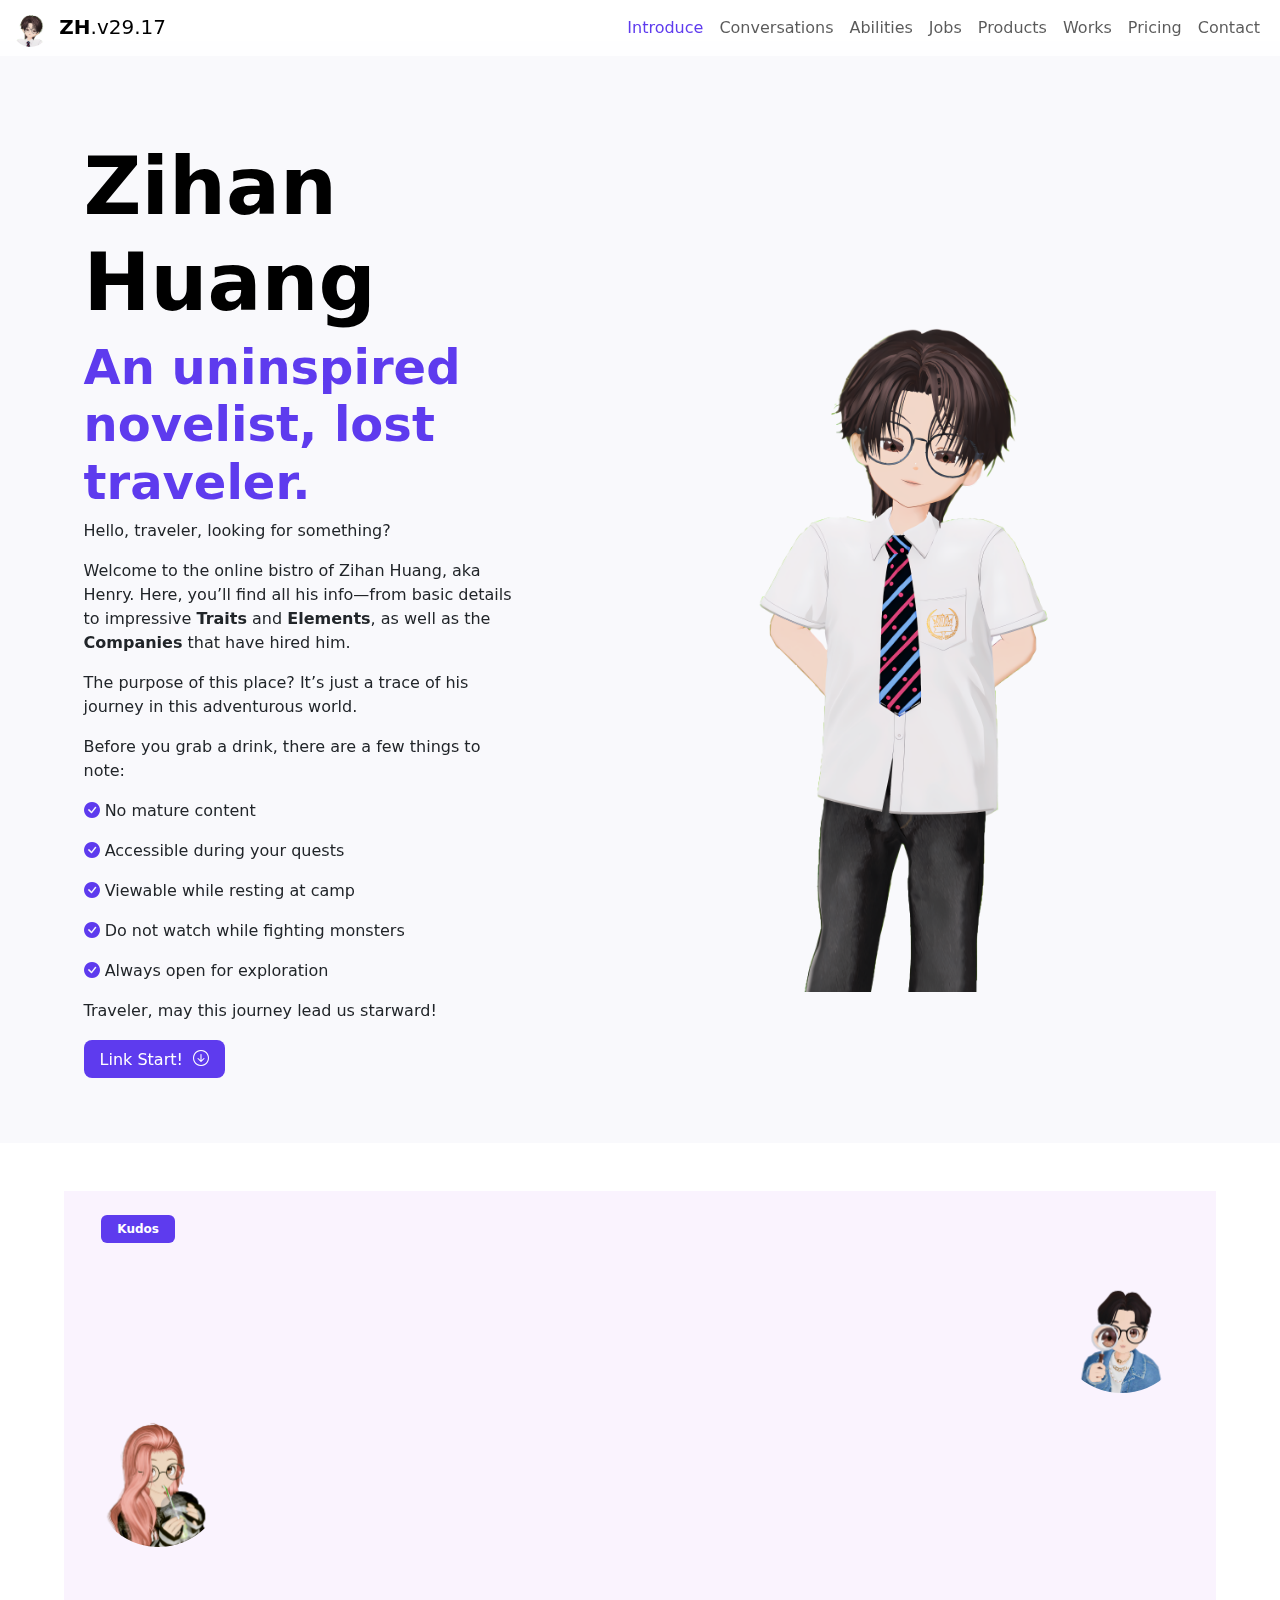
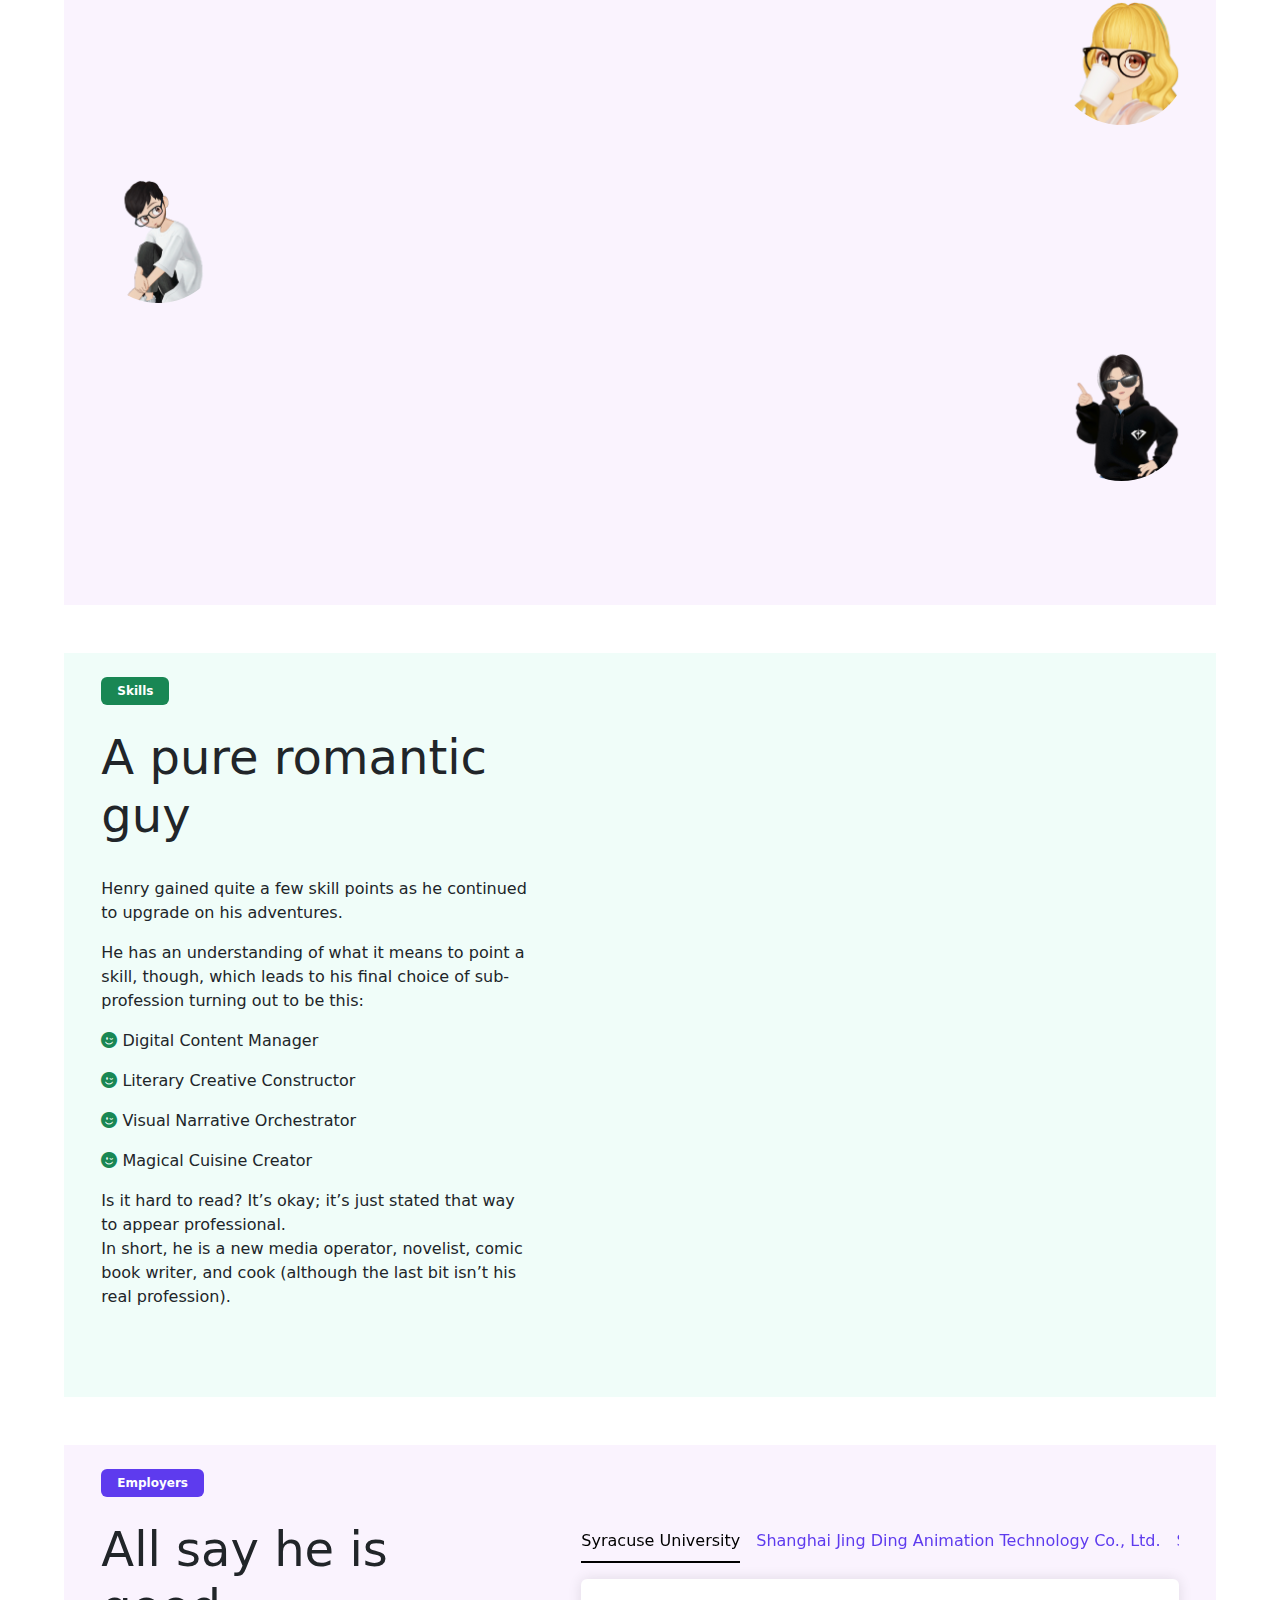
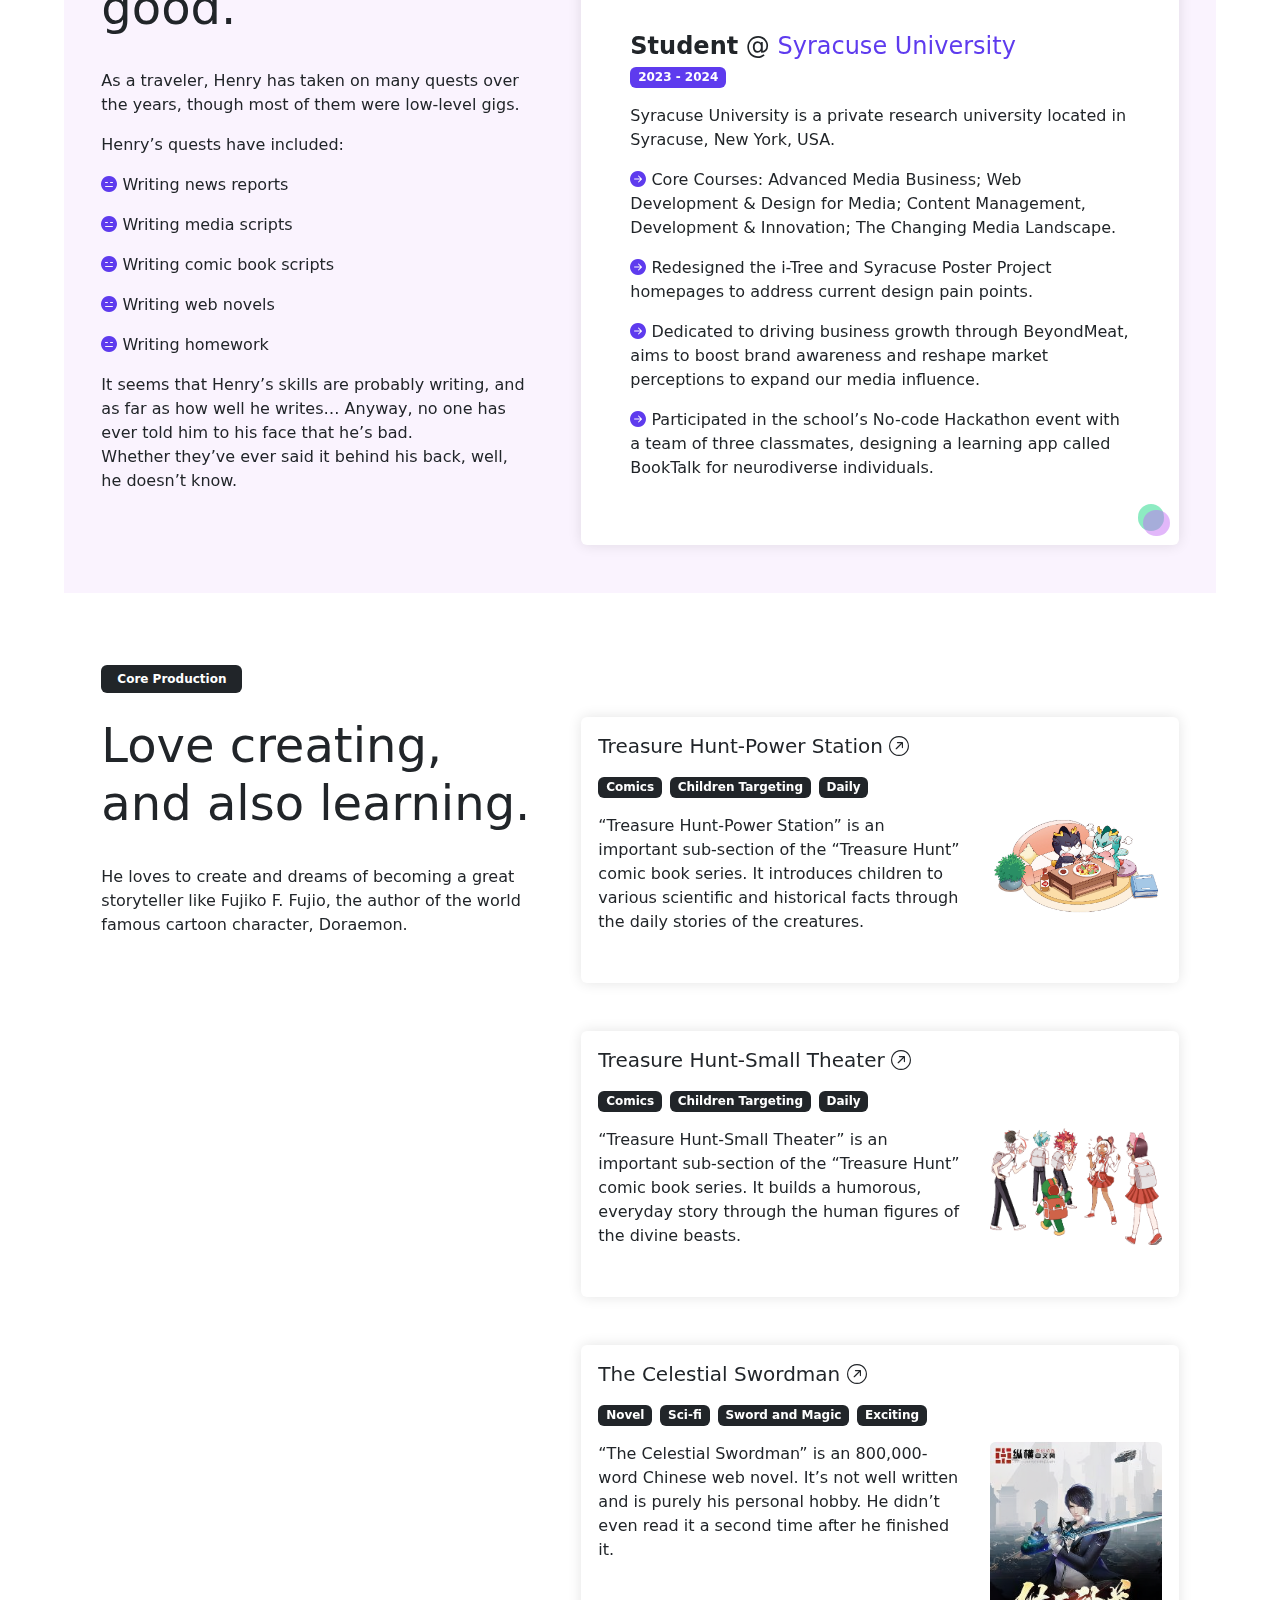
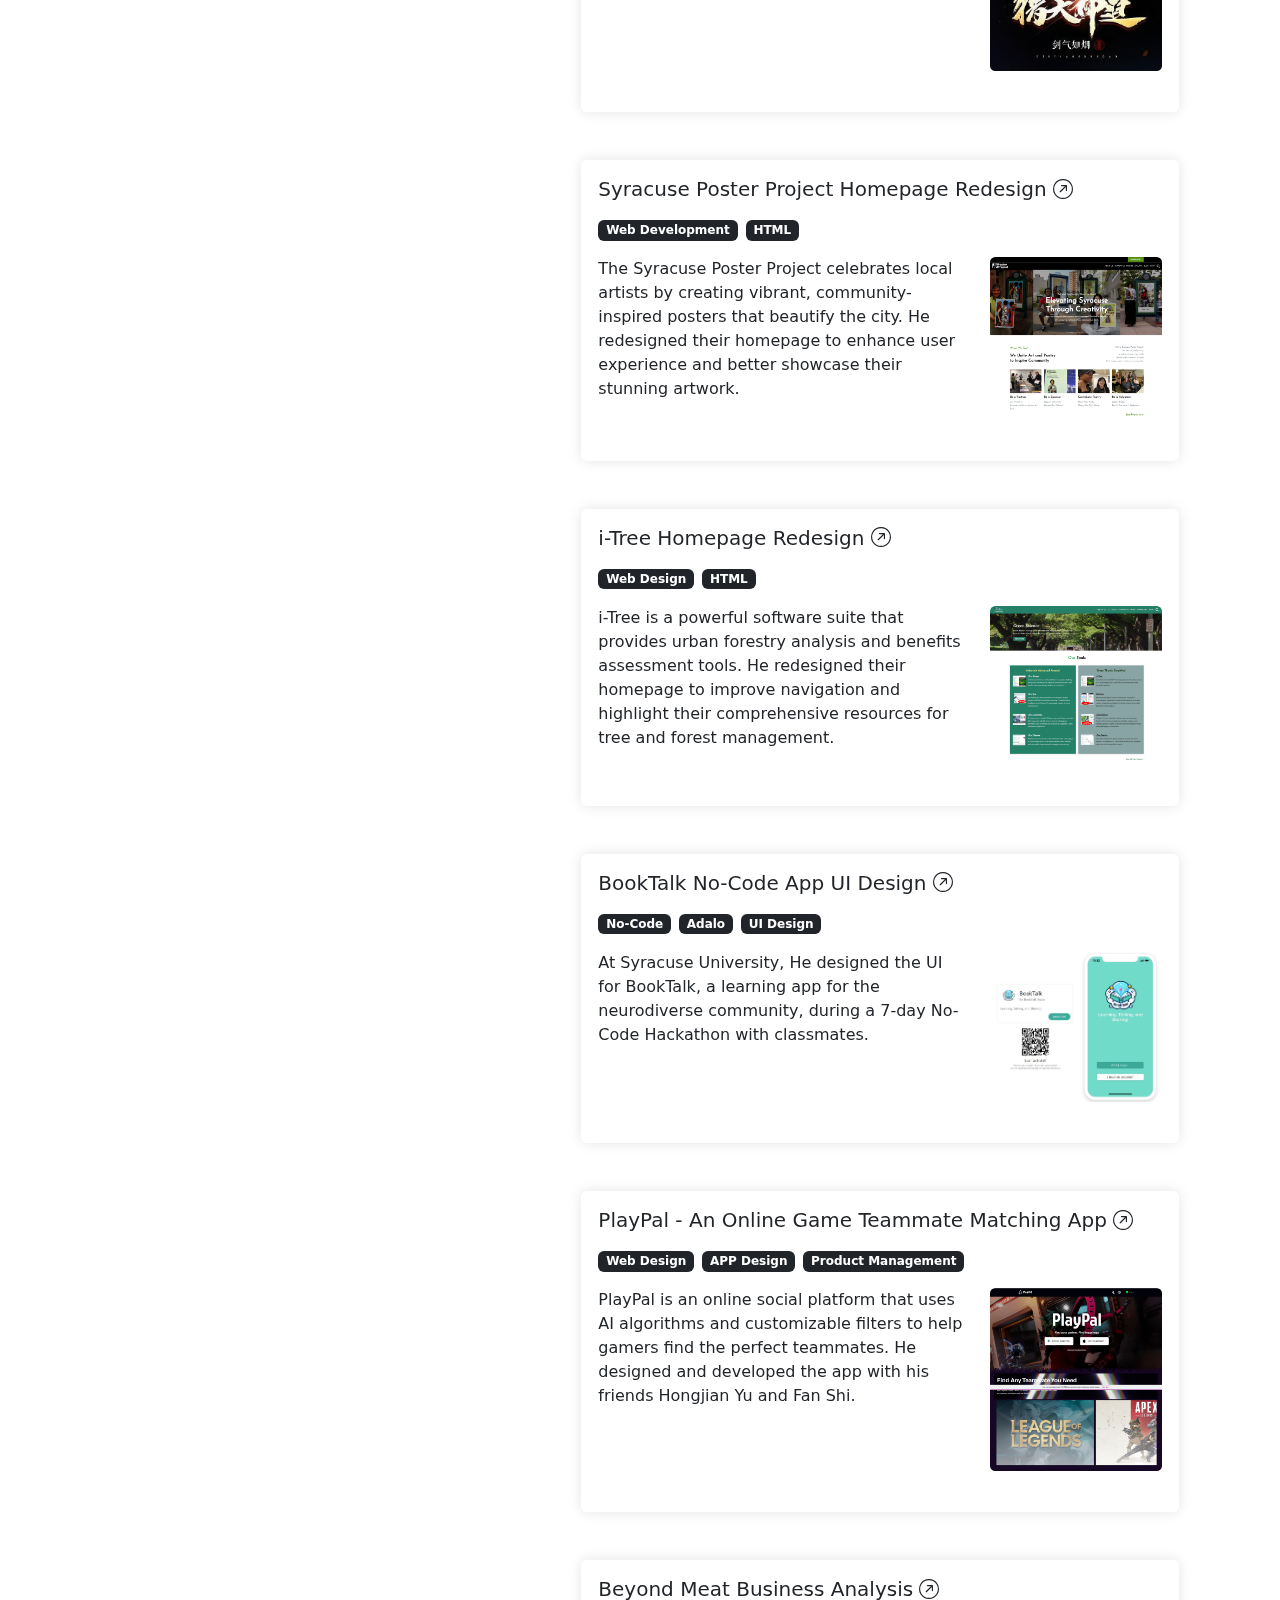
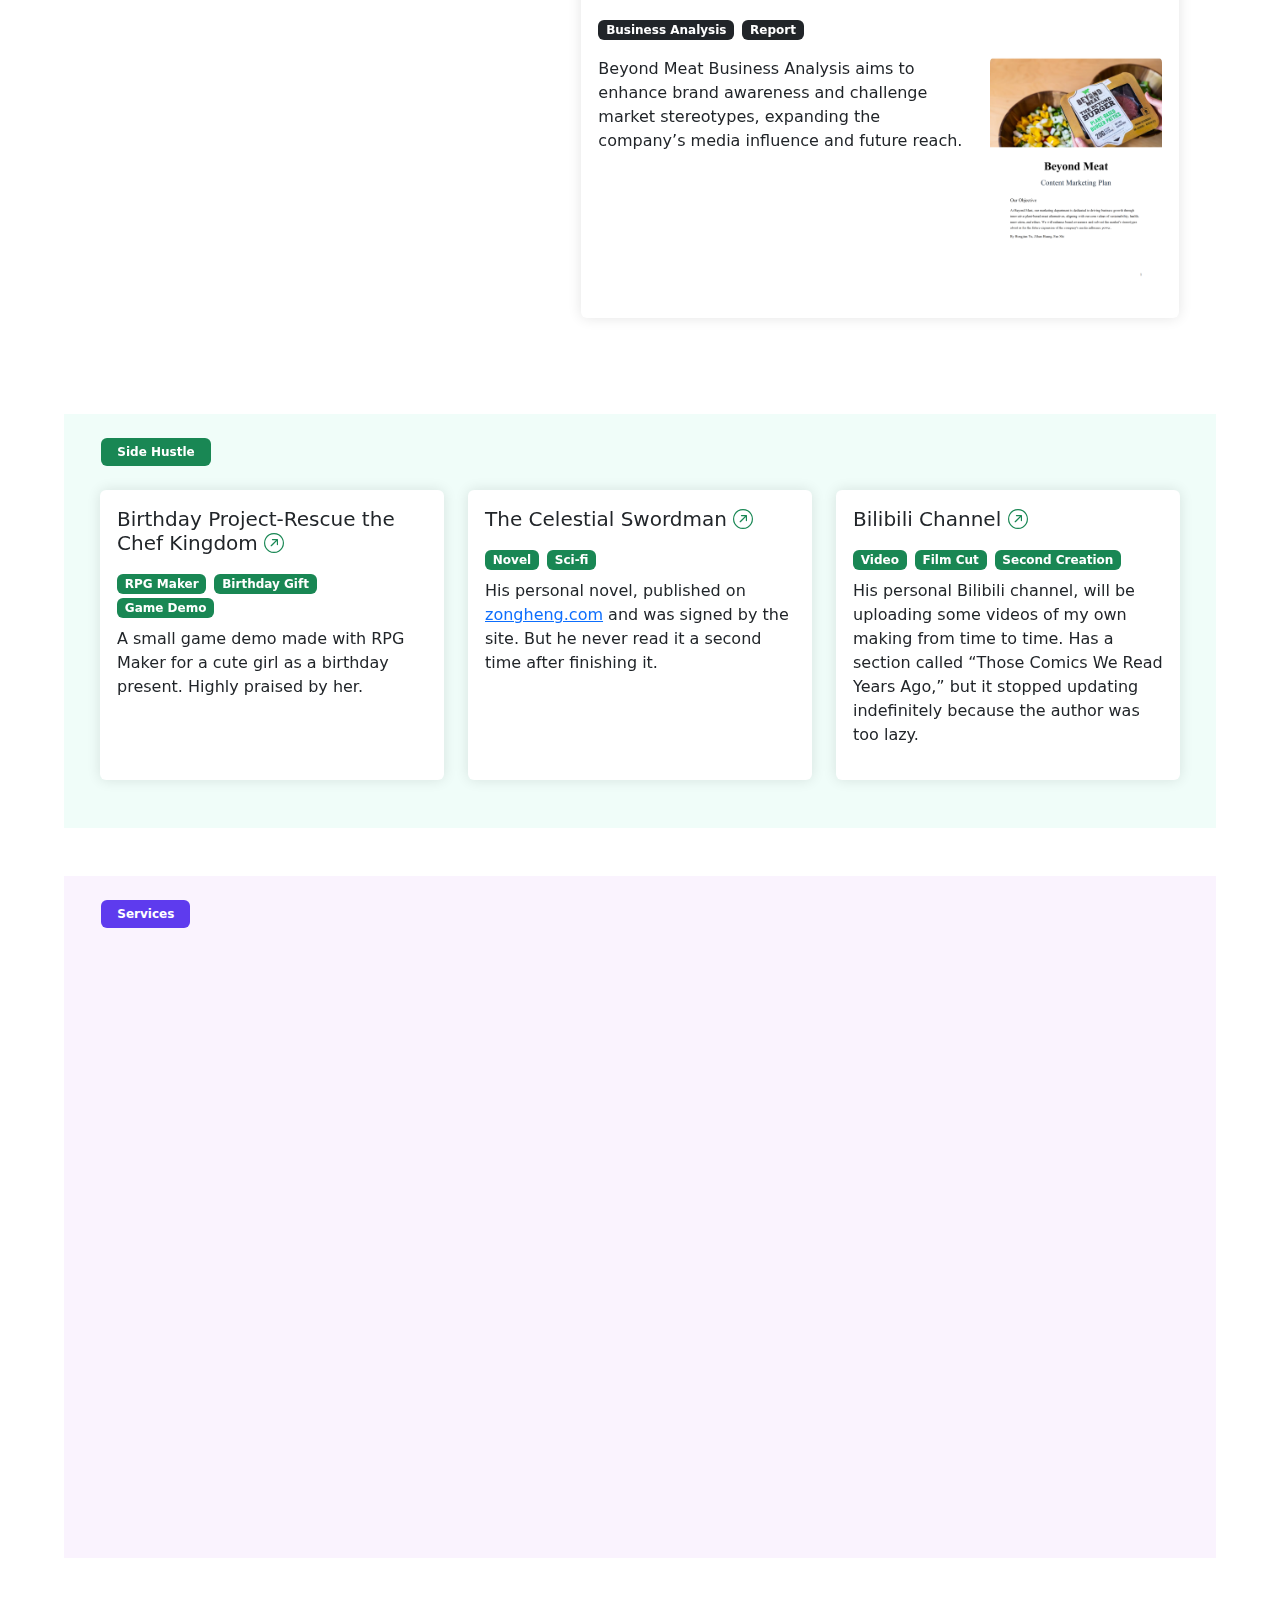
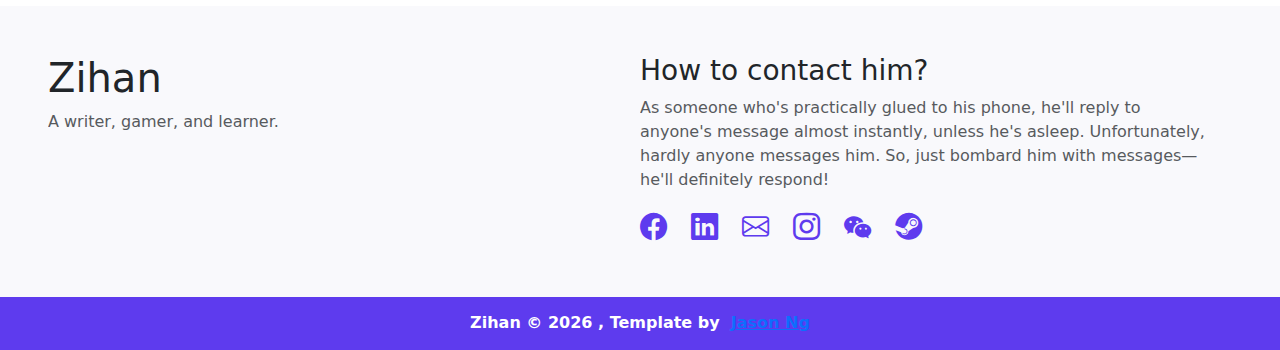
==== commit b1e7d145: "Force update build output" ====
--- a/docs/index.html
+++ b/docs/index.html
@@ -45,7 +45,7 @@
       }
     }
   </style>
-  <script type="module" crossorigin src="./assets/index-B11ljN0x.js"></script>
+  <script type="module" crossorigin src="./assets/index-BTFsjmOw.js"></script>
   <link rel="modulepreload" crossorigin href="./assets/vendor-BJv-xFCn.js">
   <link rel="stylesheet" crossorigin href="./assets/index-BizGO3c5.css">
 </head>
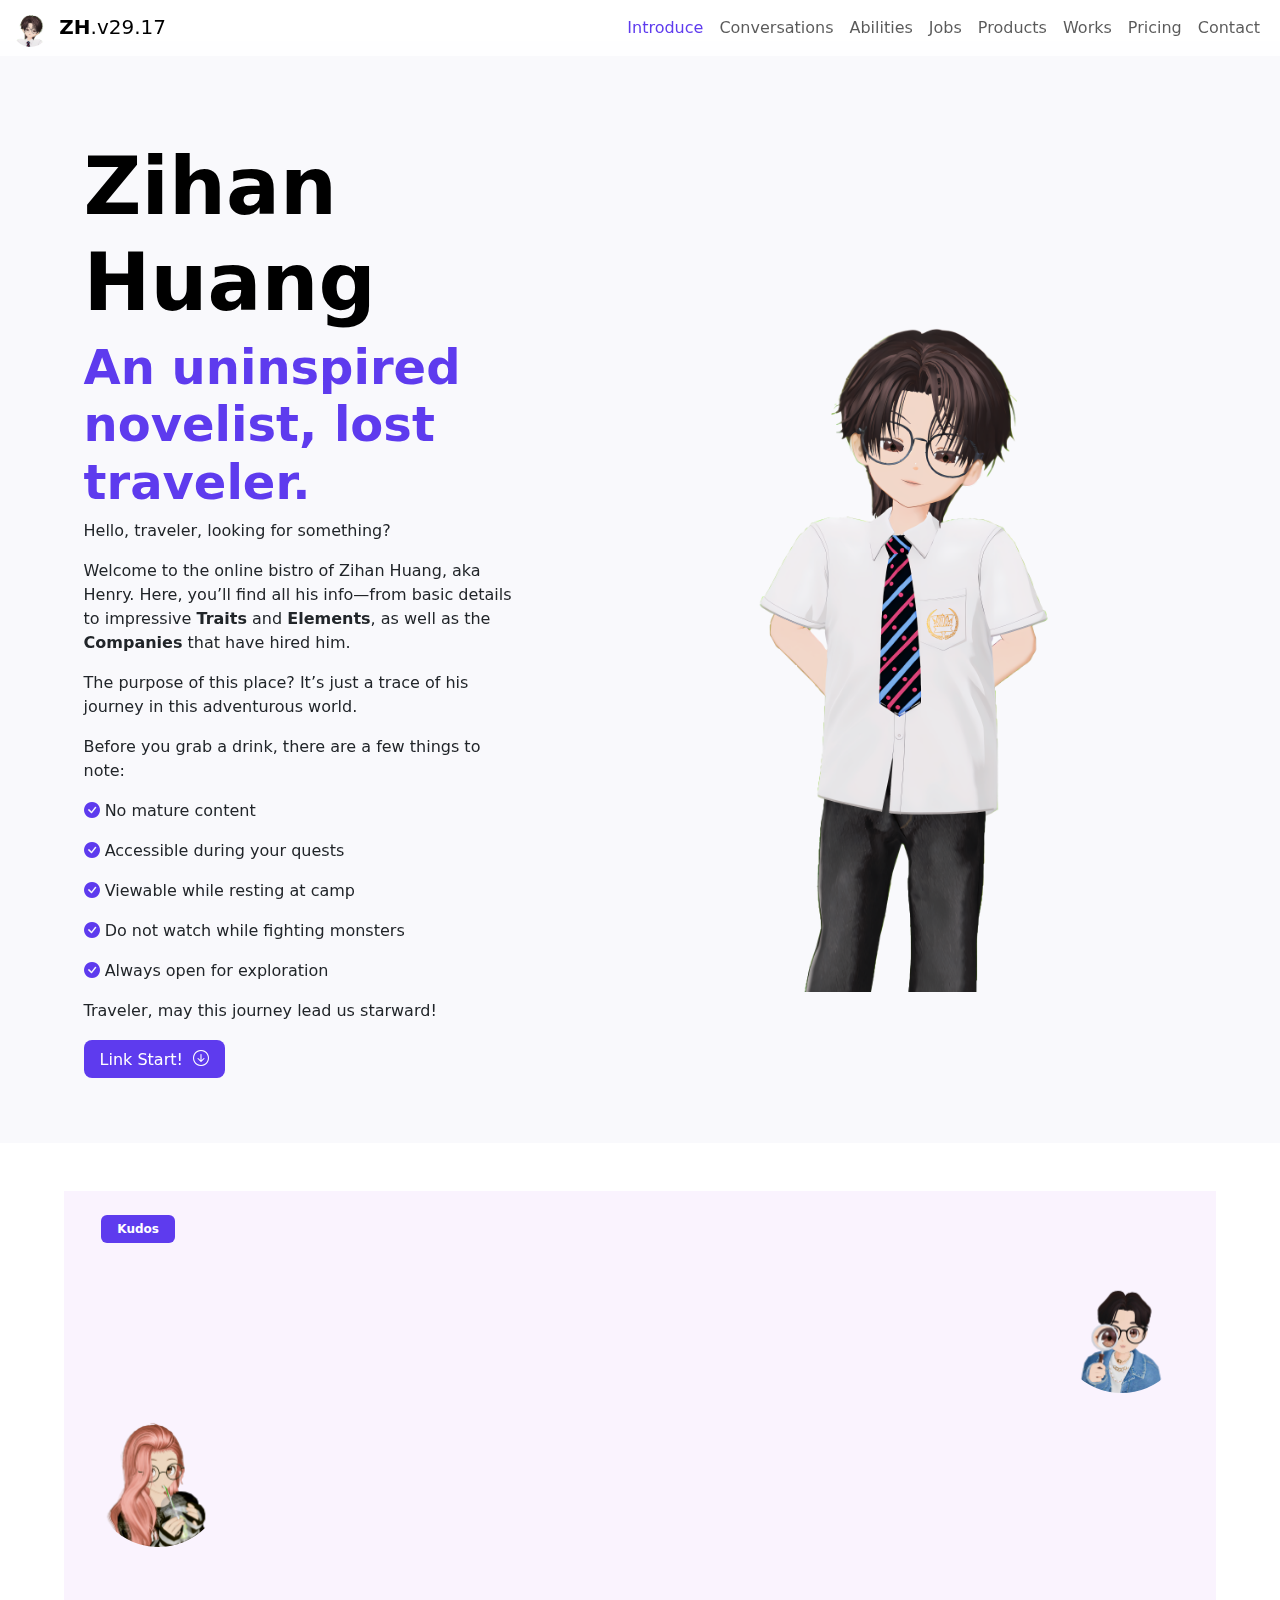
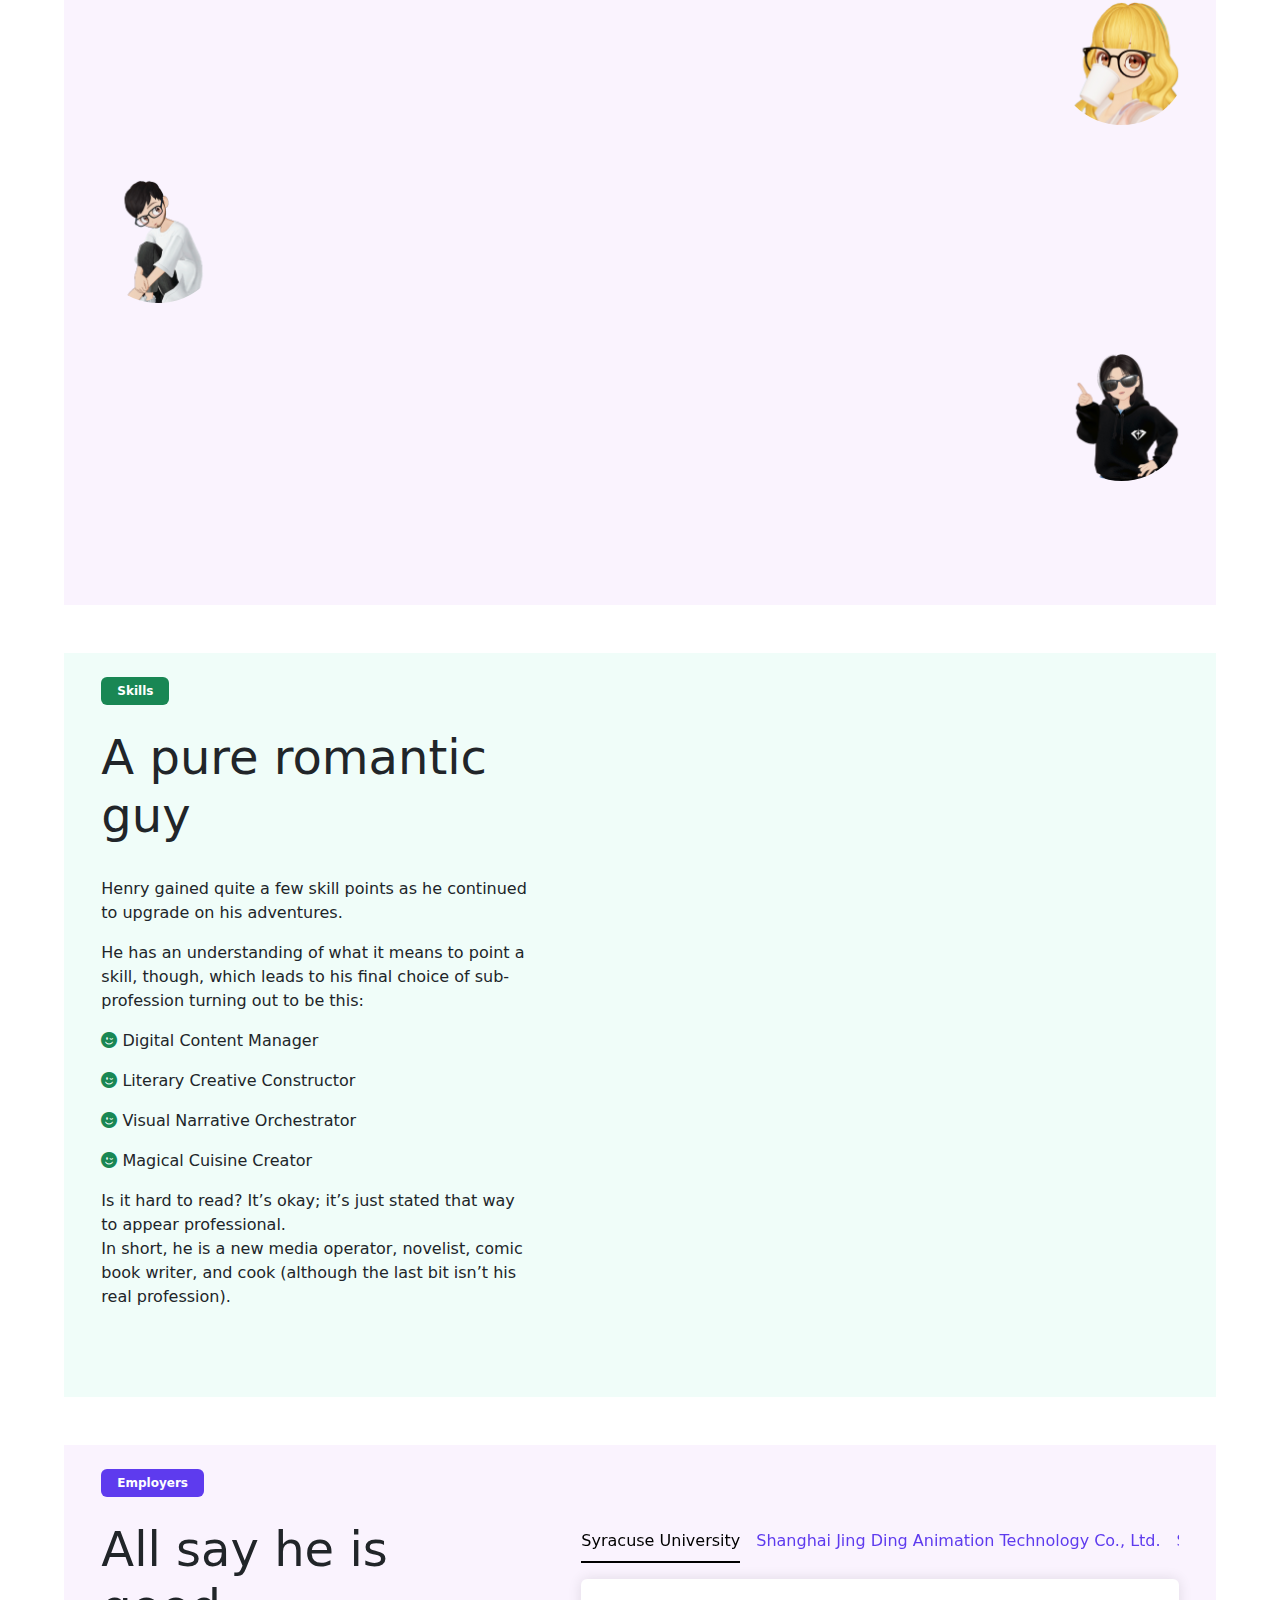
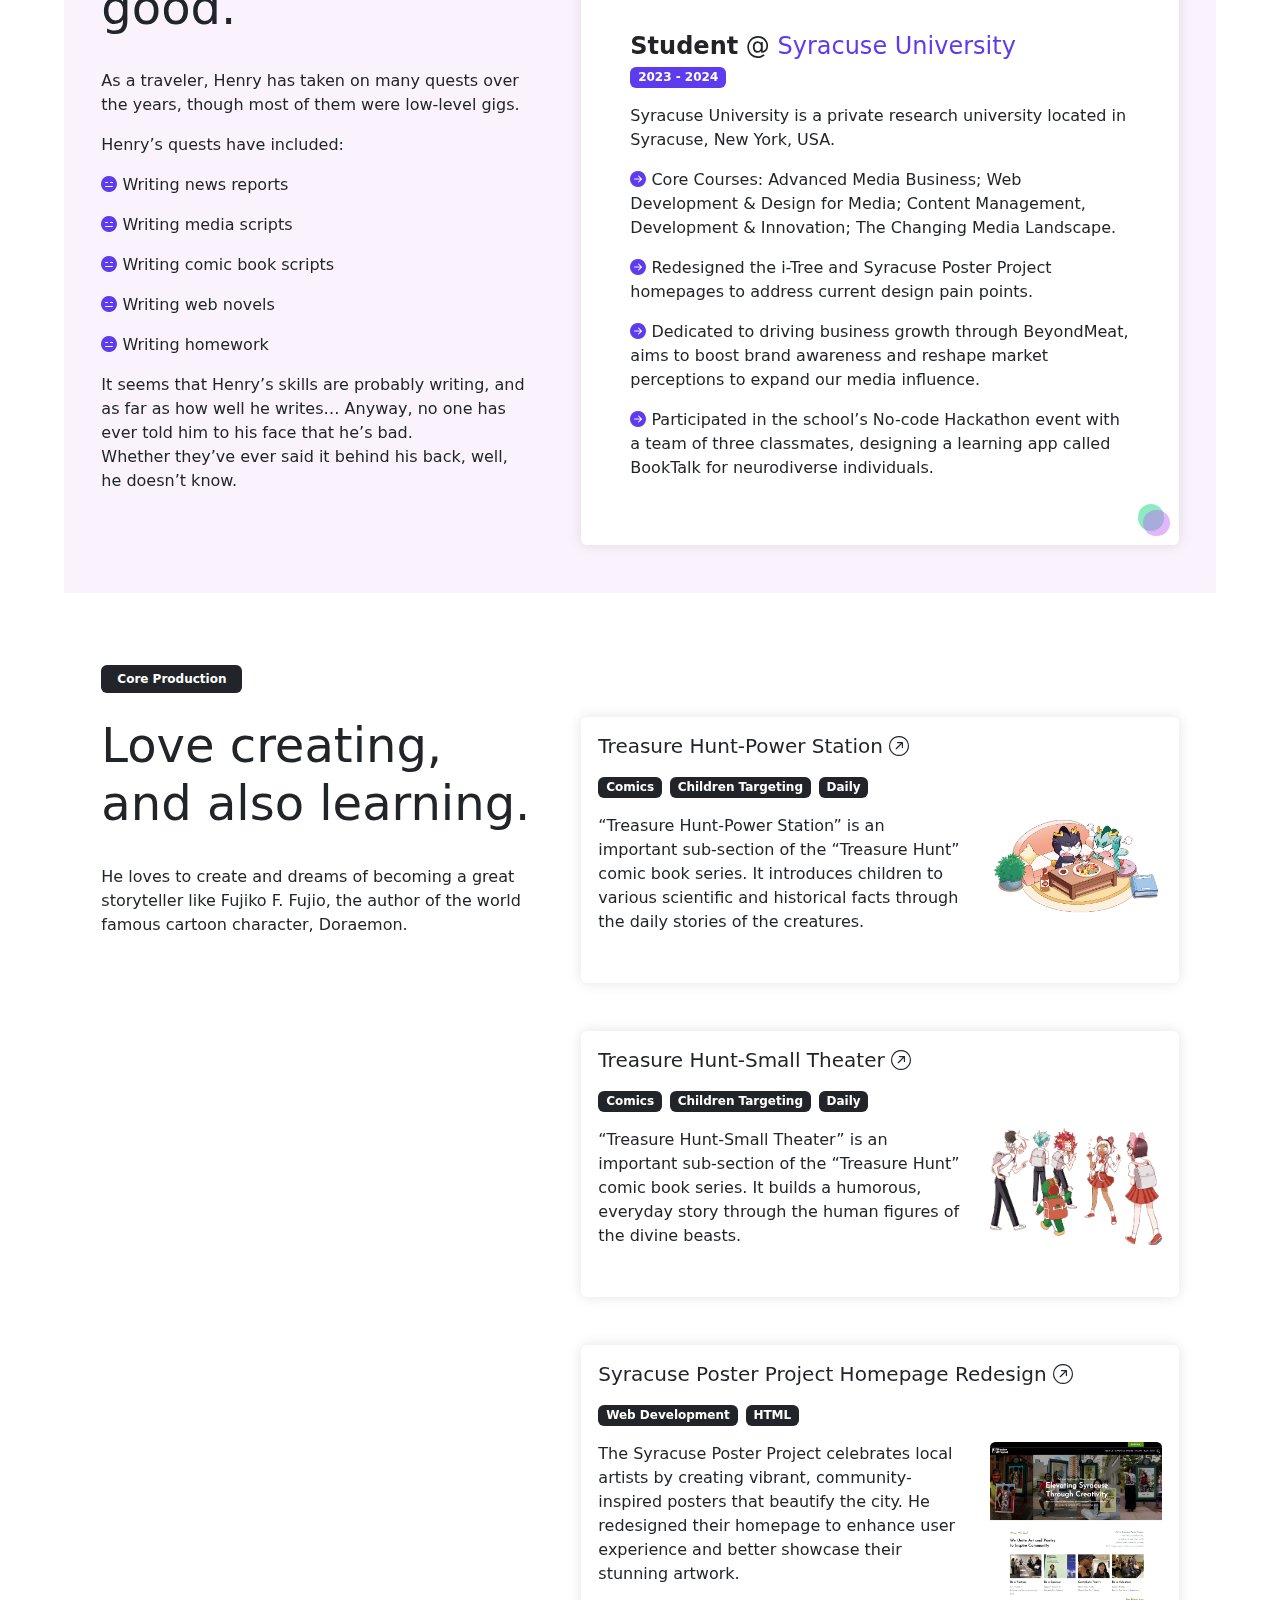
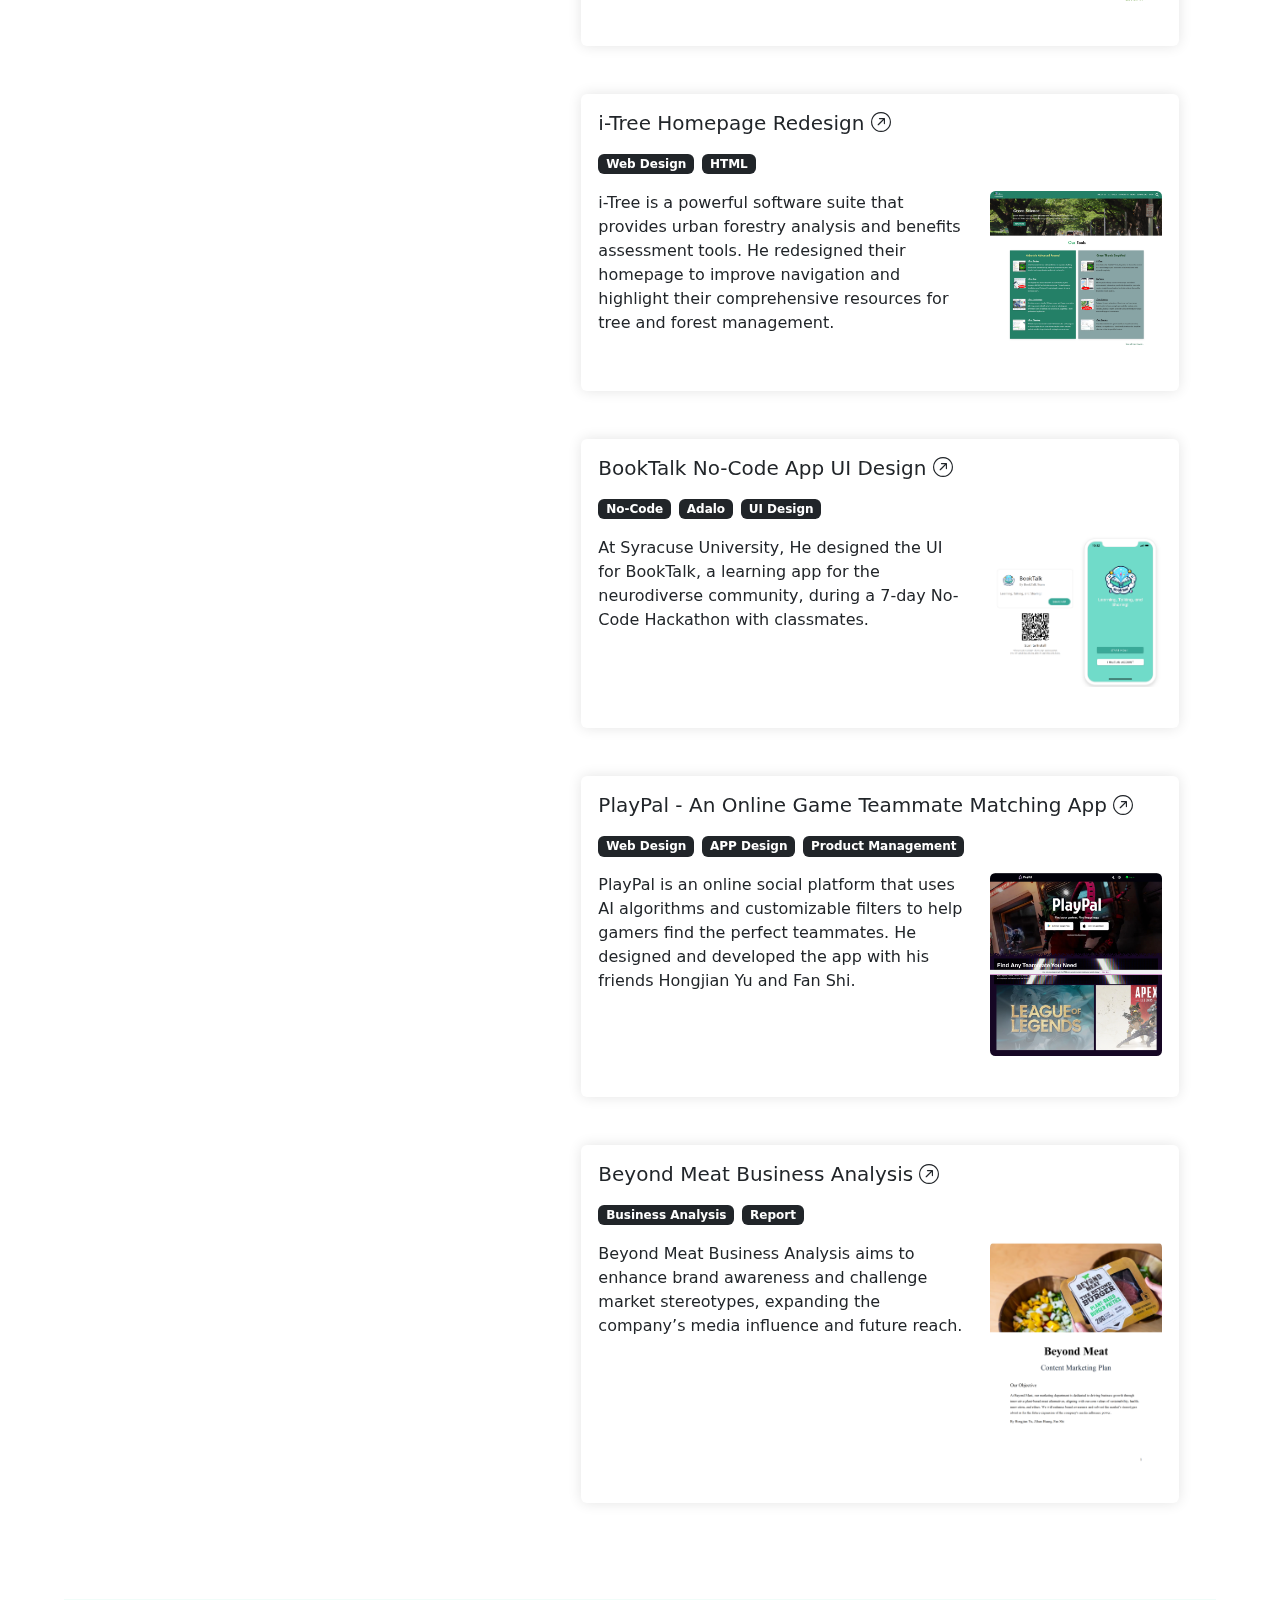
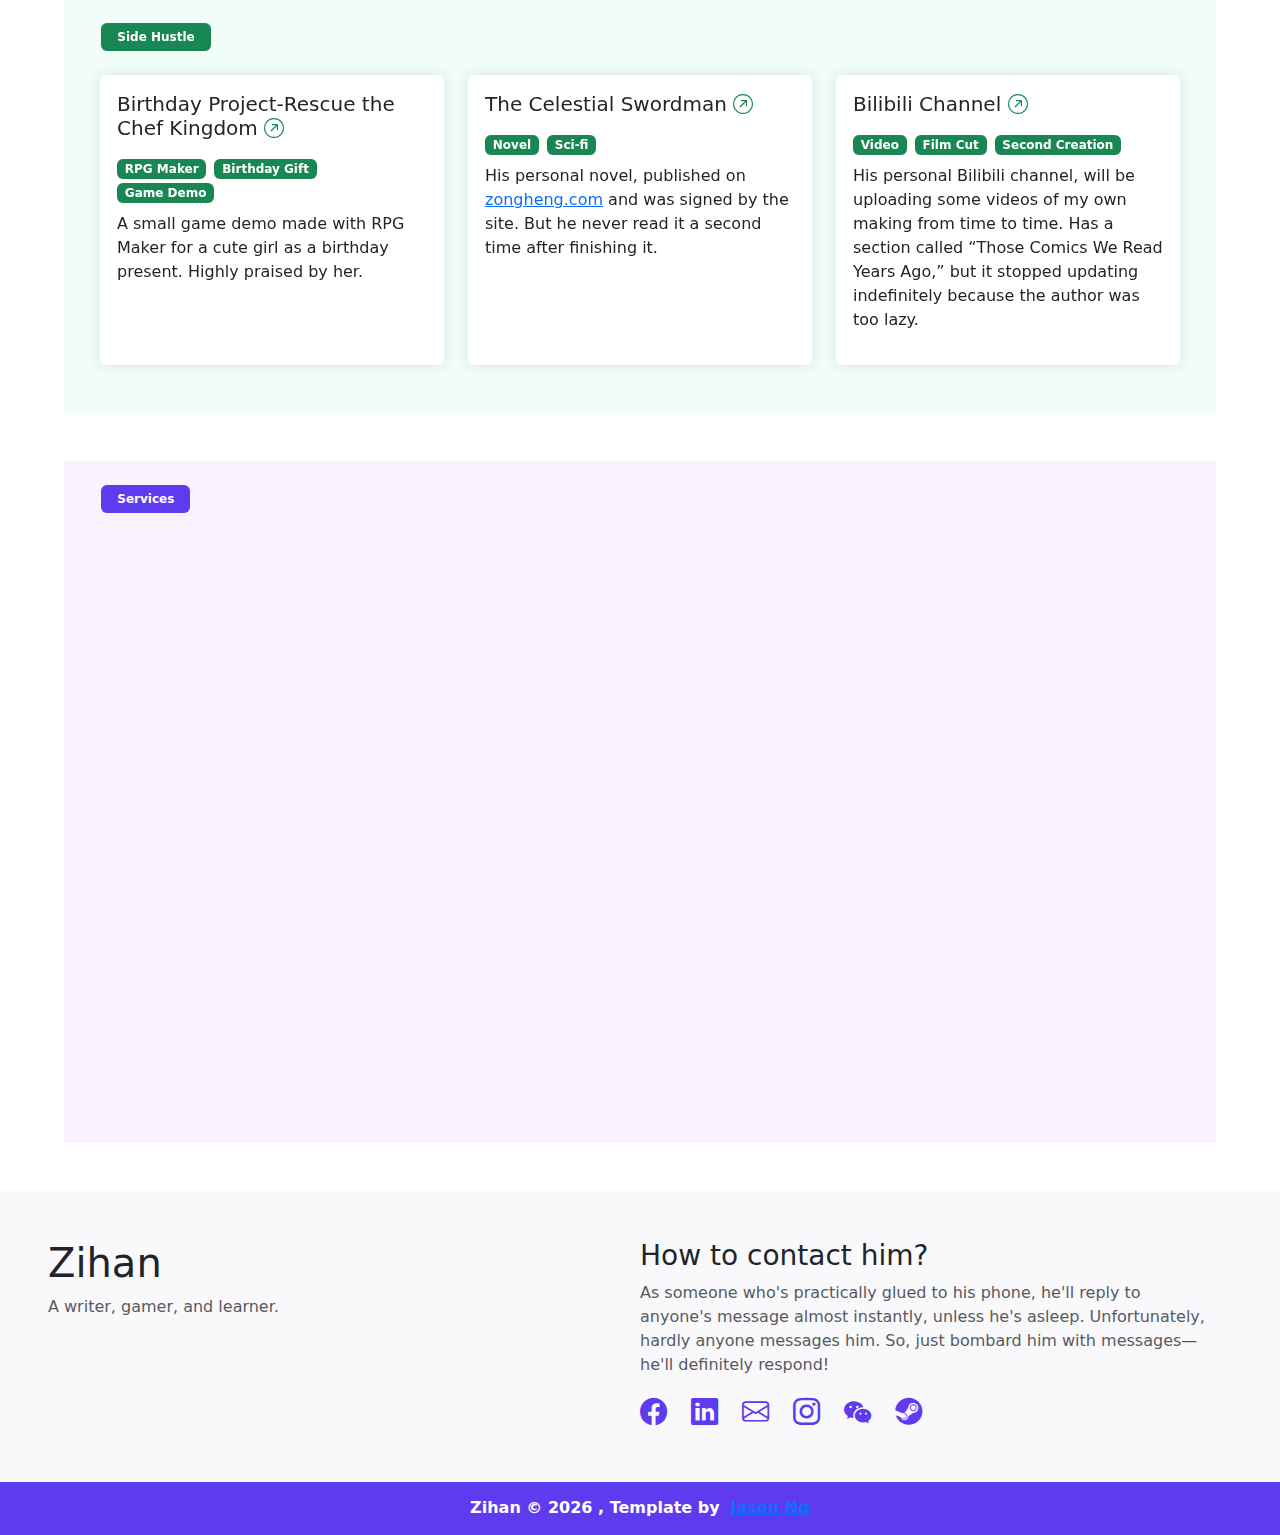
==== commit f3996dc5: "Force update build output" ====
--- a/docs/index.html
+++ b/docs/index.html
@@ -45,7 +45,7 @@
       }
     }
   </style>
-  <script type="module" crossorigin src="./assets/index-BTFsjmOw.js"></script>
+  <script type="module" crossorigin src="./assets/index-DkjDh-XQ.js"></script>
   <link rel="modulepreload" crossorigin href="./assets/vendor-BJv-xFCn.js">
   <link rel="stylesheet" crossorigin href="./assets/index-BizGO3c5.css">
 </head>
